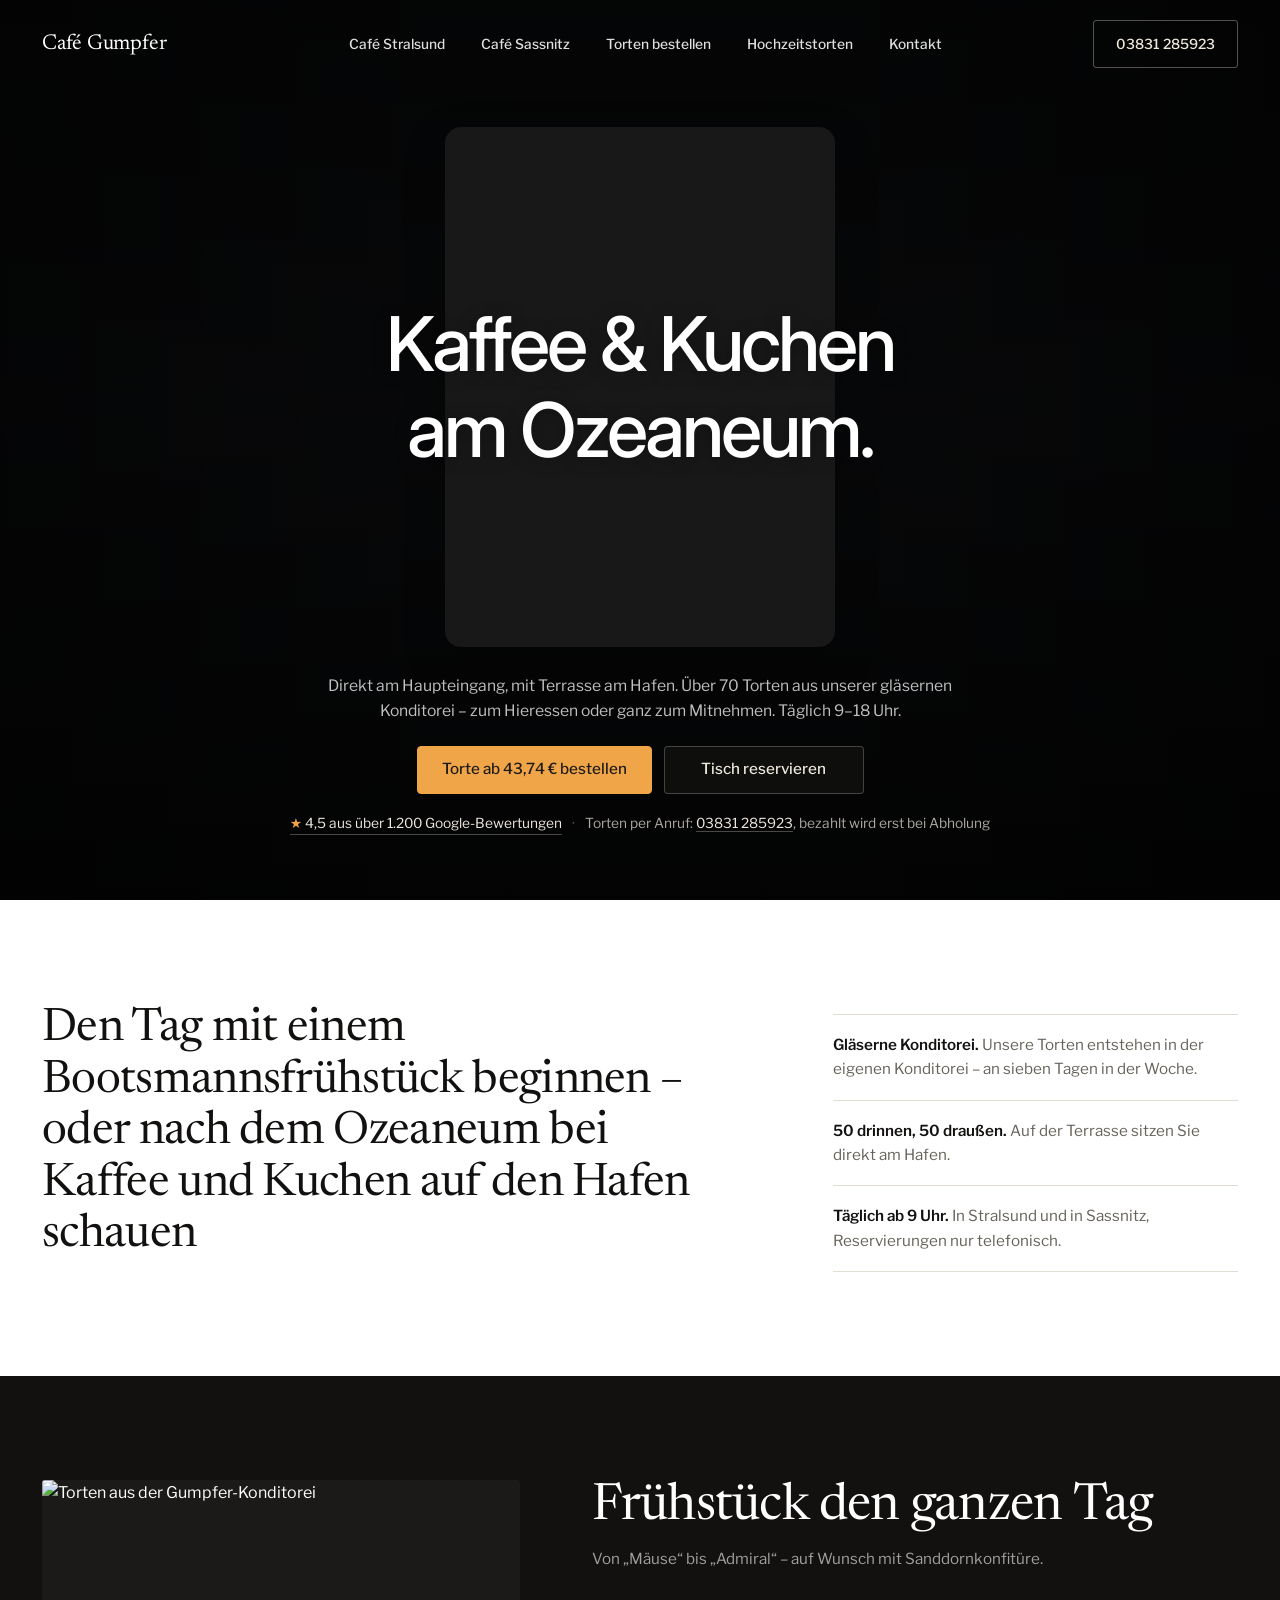
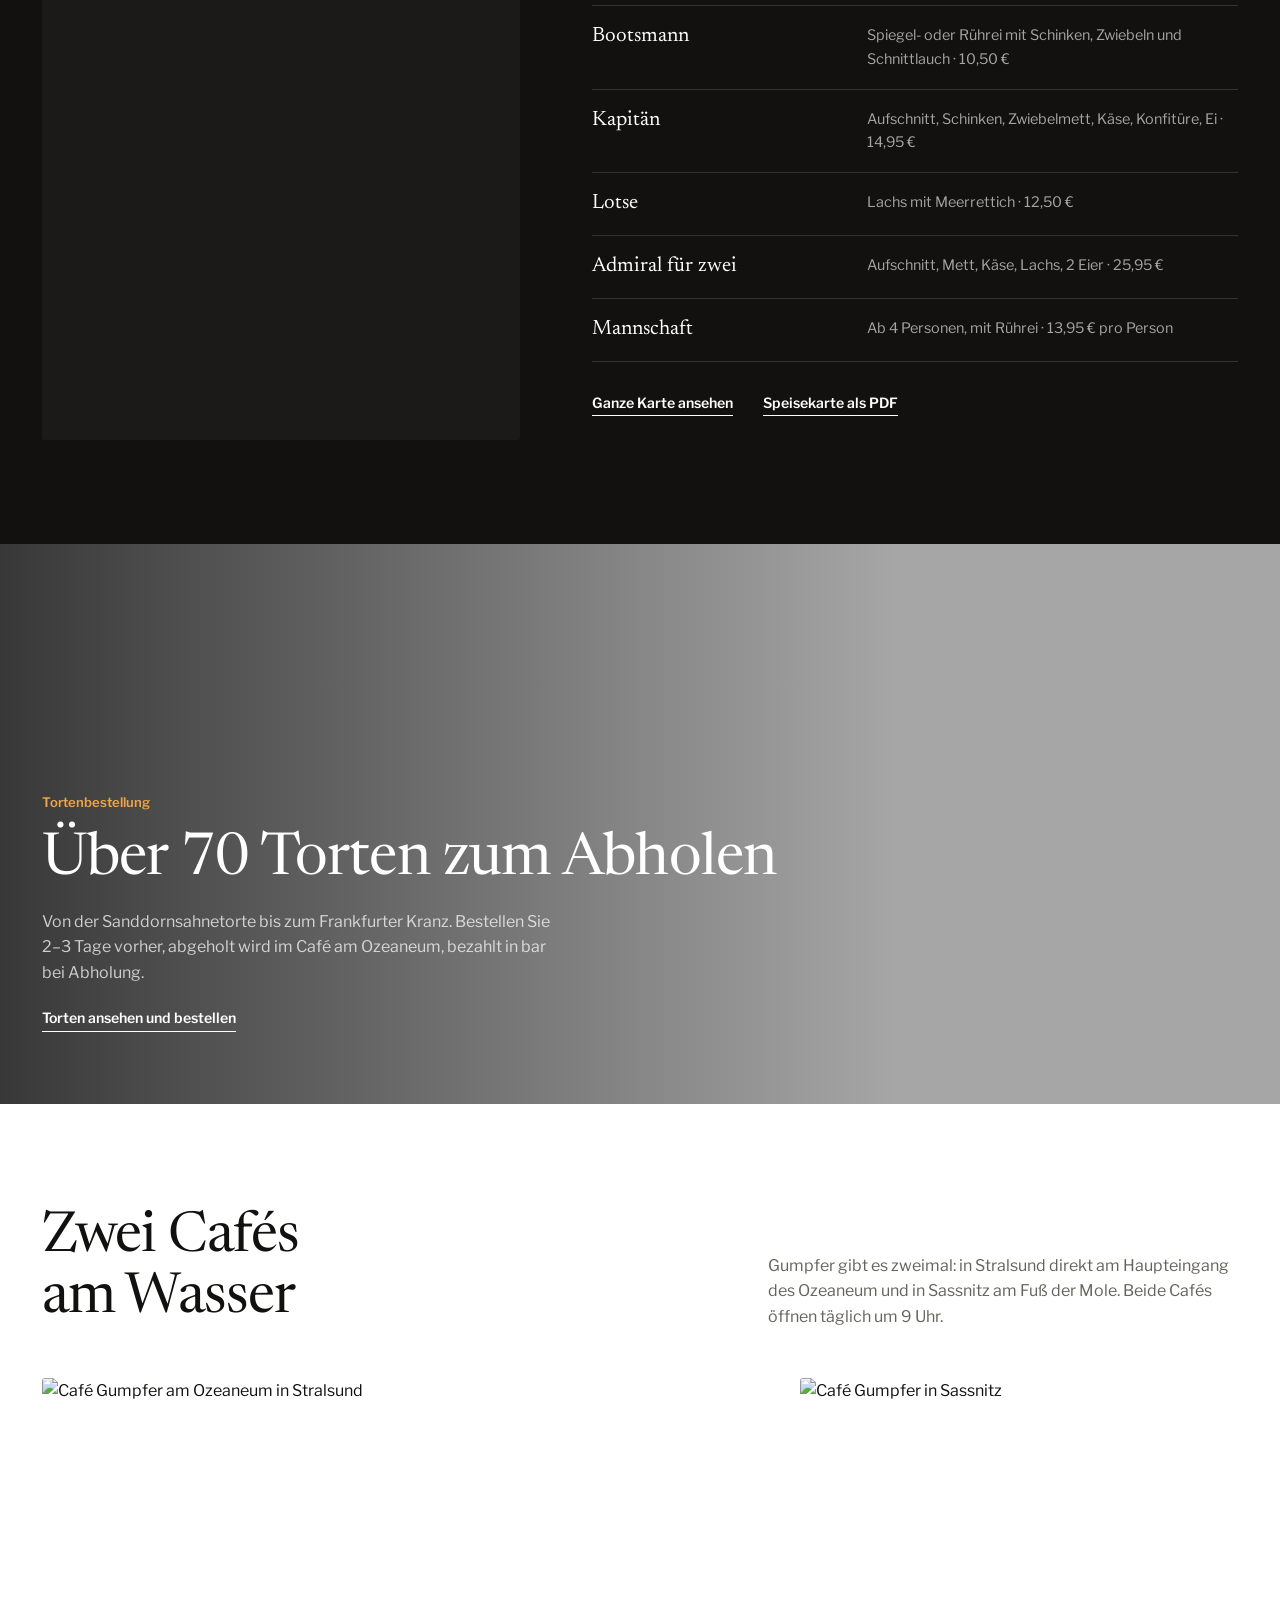
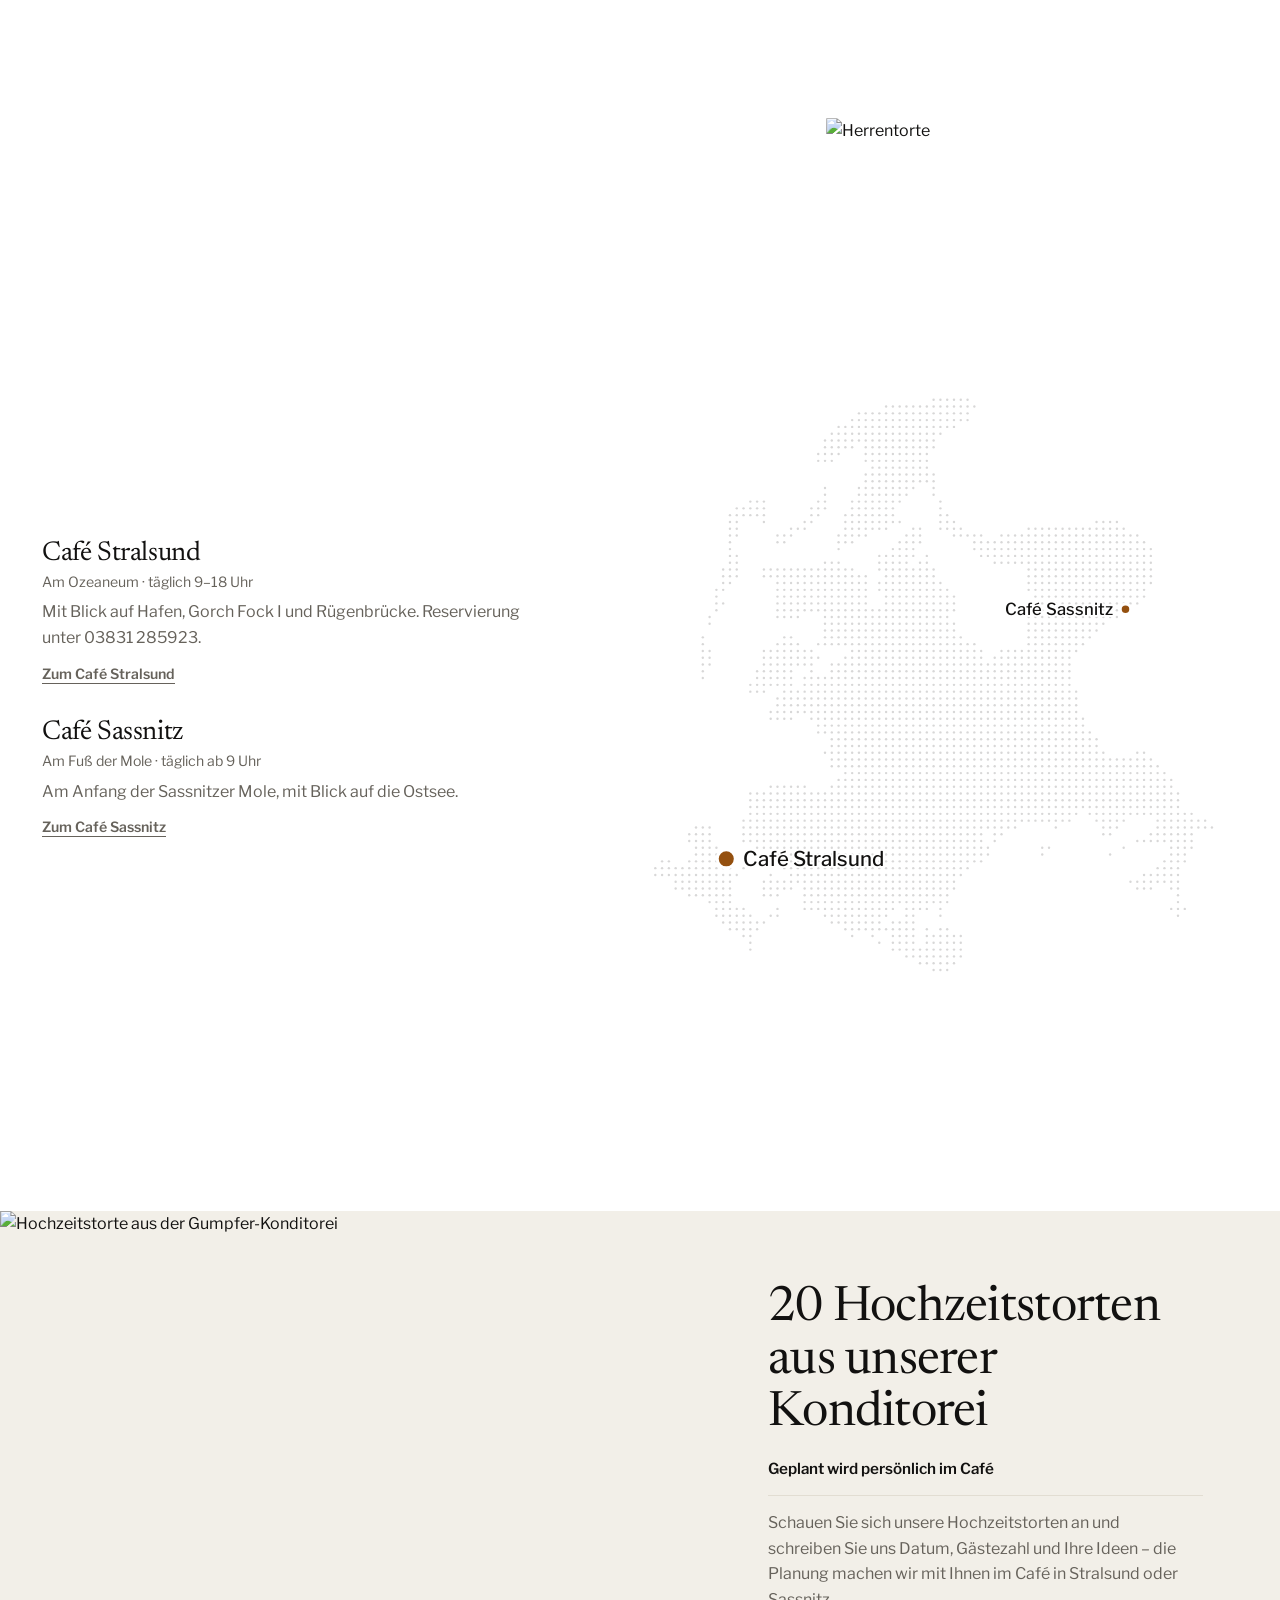
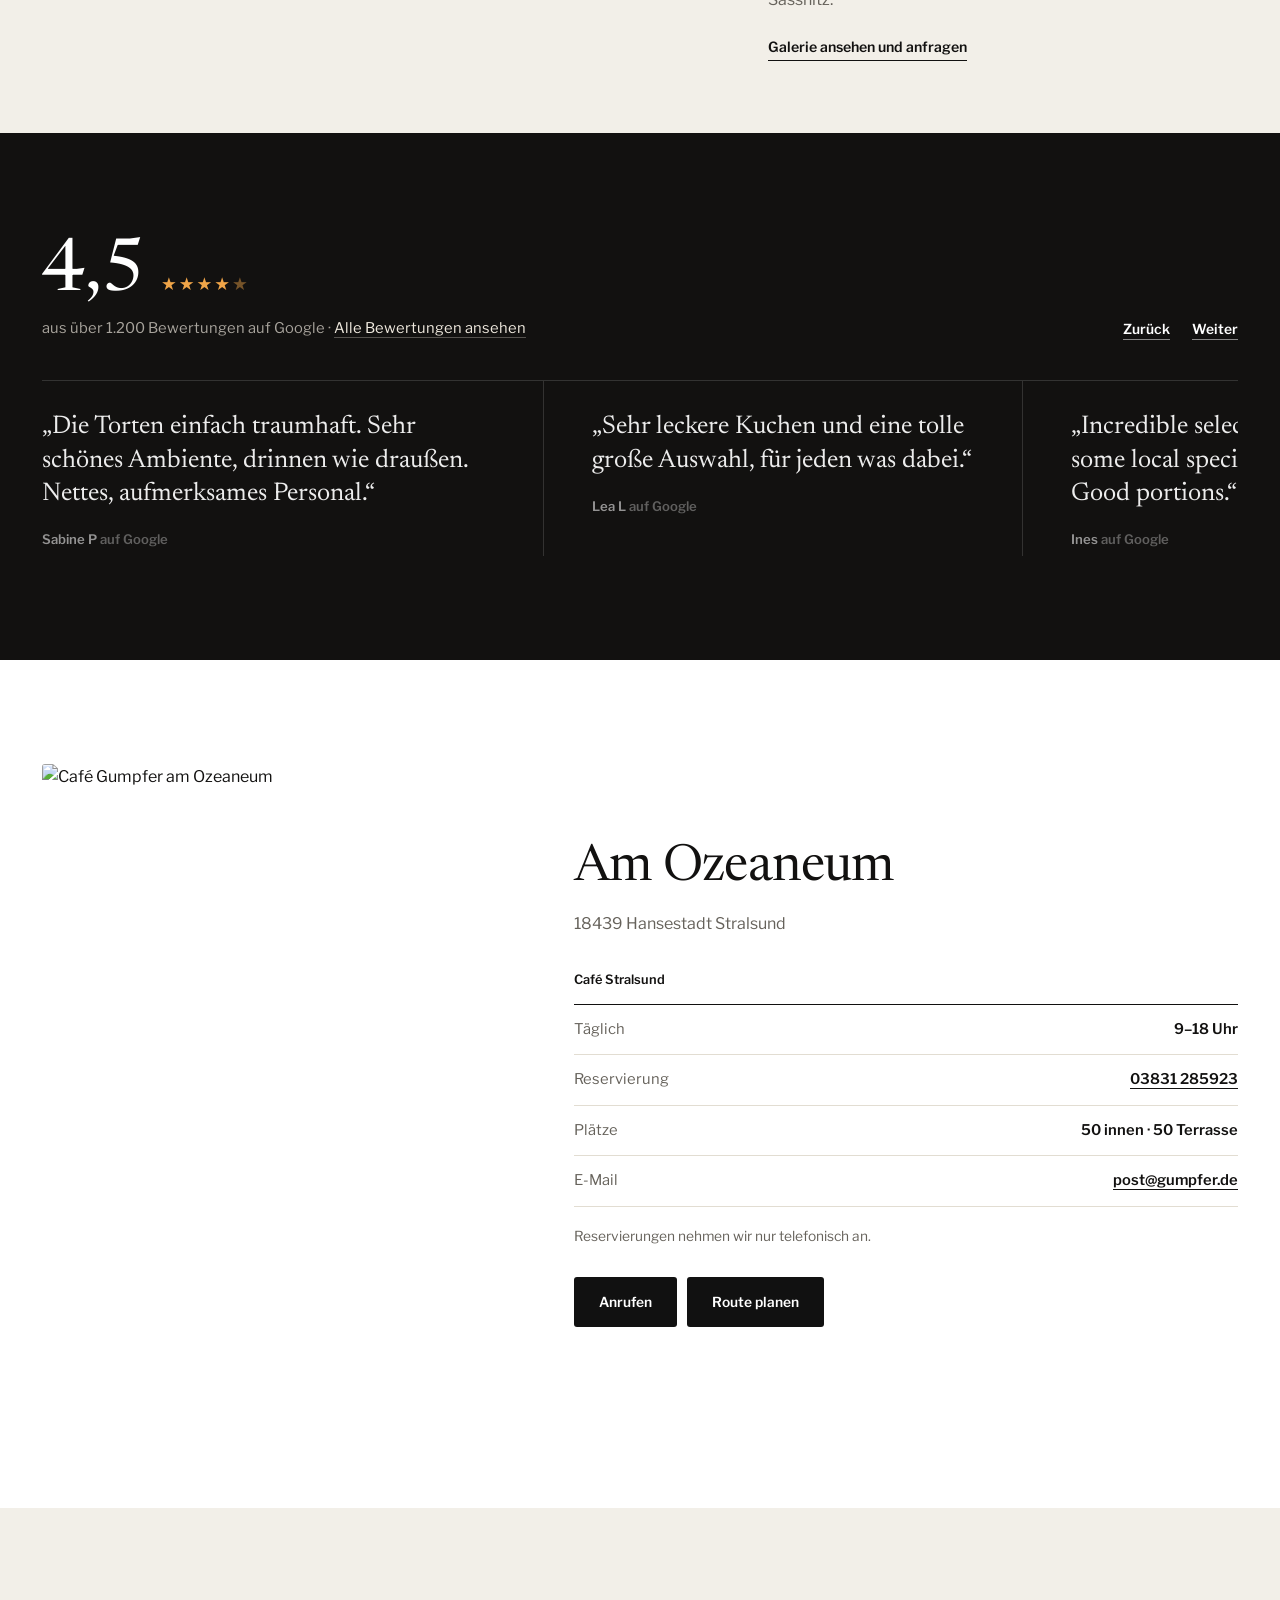
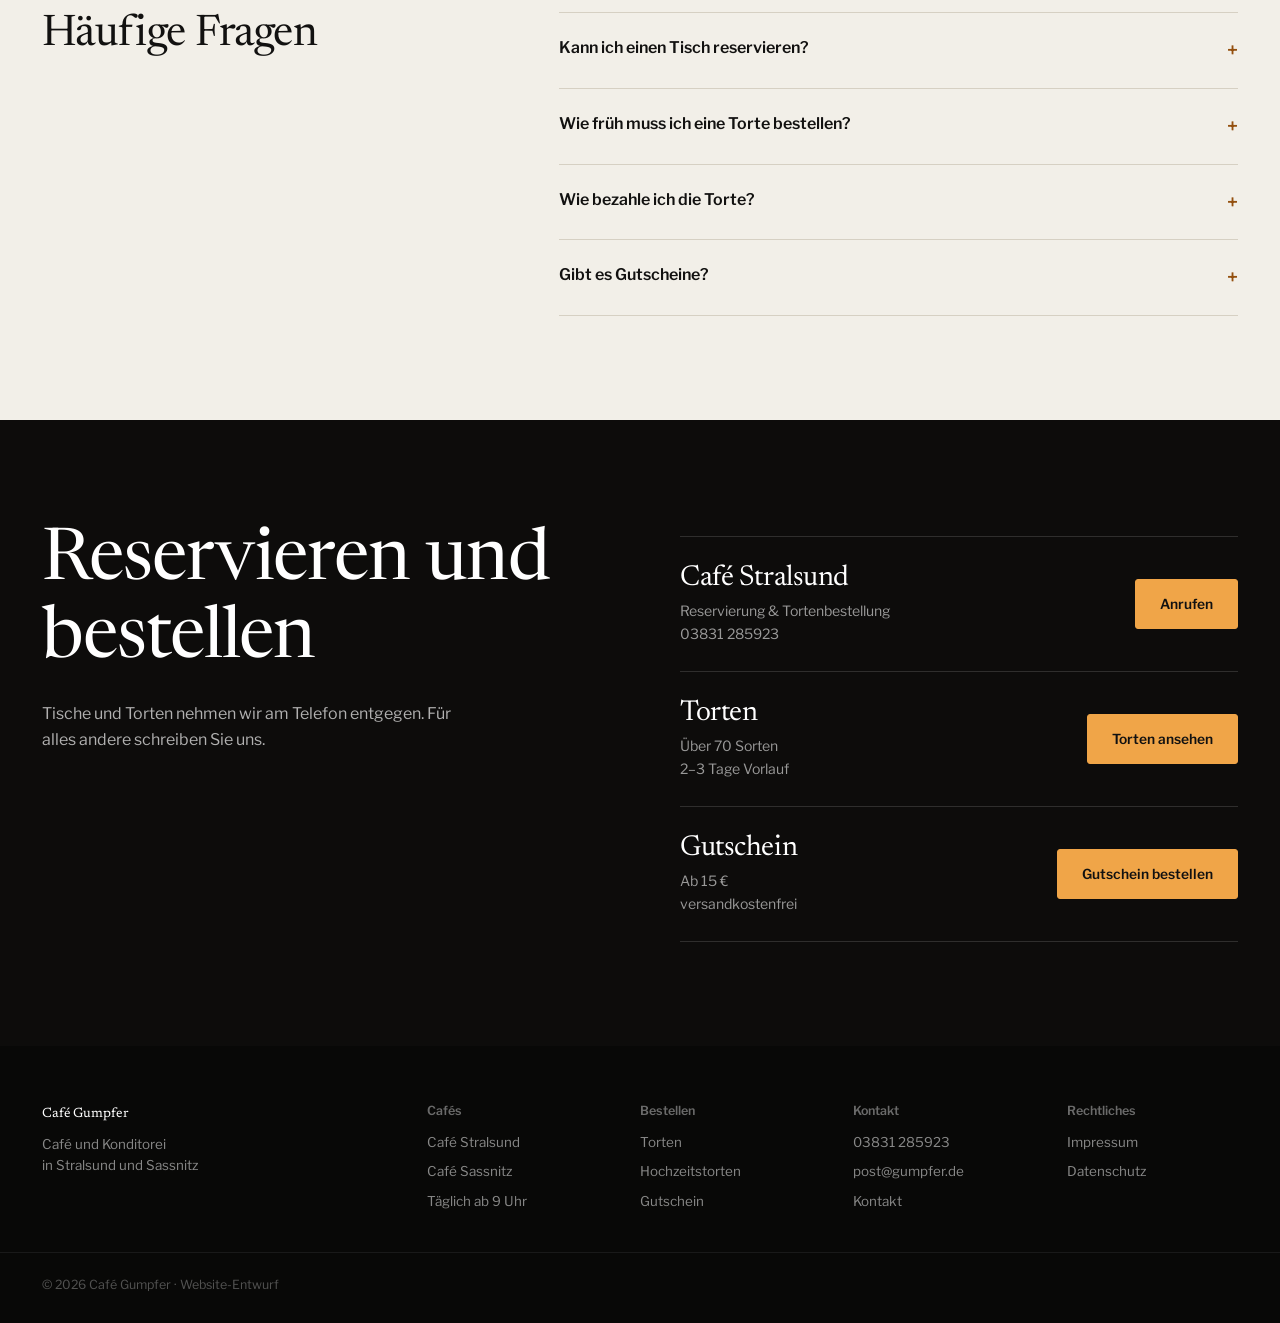
==== index.html @ 90087182 "Startseite: Texte mit konkreten Fakten (Conversion-Copywriting) - Untertitel nennt Terrasse am Hafen" ====
<!doctype html>
<html lang="de">
<head>
  <meta charset="utf-8">
  <meta name="viewport" content="width=device-width,initial-scale=1">
  <title>Café Gumpfer – Café und Konditorei am Ozeaneum Stralsund und in Sassnitz</title>
  <meta name="description" content="Café Gumpfer direkt am Haupteingang des Ozeaneum in Stralsund und am Fuß der Mole in Sassnitz: Frühstück den ganzen Tag, Torten aus der eigenen Konditorei, Hochzeitstorten. Täglich 9–18 Uhr, Reservierung 03831 285923.">
  <meta name="theme-color" content="#121110">
  <meta property="og:type" content="website">
  <meta property="og:locale" content="de_DE">
  <meta property="og:title" content="Café Gumpfer – Café und Konditorei am Ozeaneum Stralsund und in Sassnitz">
  <meta property="og:description" content="Café Gumpfer direkt am Haupteingang des Ozeaneum in Stralsund und am Fuß der Mole in Sassnitz: Frühstück den ganzen Tag, Torten aus der eigenen Konditorei, Hochzeitstorten. Täglich 9–18 Uhr, Reservierung 03831 285923.">
  <meta property="og:url" content="https://www.gumpfer.de/">
  <meta property="og:image" content="https://www.gumpfer.de/wp-content/uploads/2019/04/stralsund.jpg">
  <link rel="preconnect" href="https://fonts.googleapis.com">
  <link rel="preconnect" href="https://fonts.gstatic.com" crossorigin>
  <link href="https://fonts.googleapis.com/css2?family=Inter:wght@500&family=Libre+Franklin:wght@400;500;600;700&family=Newsreader:ital,opsz,wght@0,6..72,400;0,6..72,500;1,6..72,400&display=swap" rel="stylesheet">
  <link rel="stylesheet" href="assets/css/styles.css?v=gumpfer-1">
  <script type="application/ld+json">
  {"@context": "https://schema.org", "@type": "CafeOrCoffeeShop", "name": "Café Gumpfer Stralsund", "address": {"@type": "PostalAddress", "streetAddress": "Am Ozeaneum", "postalCode": "18439", "addressLocality": "Stralsund", "addressCountry": "DE"}, "telephone": "+49 3831 285923", "email": "post@gumpfer.de", "openingHours": "Mo-Su 09:00-18:00", "servesCuisine": ["Frühstück", "Kuchen", "Torten"], "acceptsReservations": true, "menu": "https://www.gumpfer.de/wp-content/uploads/2026/02/GUMPFER_Speisenkarte_2026_Web.pdf"}
  </script>
</head>
<body>
  <header class="site-header" id="top">
    <div class="nav-shell">
      <a class="brand" href="#top" aria-label="Café Gumpfer Startseite"><span class="brand-text">Café Gumpfer</span></a>
      <nav class="desktop-nav" aria-label="Hauptnavigation">
        <a href="cafe-stralsund.html">Café Stralsund</a>
        <a href="cafe-sassnitz.html">Café Sassnitz</a>
        <a href="torten.html">Torten bestellen</a>
        <a href="hochzeitstorten.html">Hochzeitstorten</a>
        <a href="kontakt.html">Kontakt</a>
      </nav>
      <a class="header-cta" href="tel:+493831285923">03831 285923</a>
      <button class="menu-toggle" type="button" aria-expanded="false" aria-label="Menü öffnen"><span></span><span></span></button>
    </div>
  </header>

  <main>
    <section class="hero" aria-labelledby="hero-title">
      <div class="hero-bg"></div>
      <div class="hero-fade"></div>
      <div class="hero-inner" data-enter>
        <div class="hero-stage">
          <figure class="hero-video-card">
            <video class="hero-video" muted autoplay playsinline preload="auto" poster="https://images.pexels.com/videos/8015066/pexels-photo-8015066.jpeg?auto=compress&cs=tinysrgb&w=900" aria-label="Tortenstück auf dem Teller, Torte wird angeschnitten, Gebäckvitrine, Schokotorte mit Beeren, Sahnetorte wird eingestrichen und verziert" data-playlist="https://videos.pexels.com/video-files/8015066/8015066-hd_1080_1920_25fps.mp4,https://videos.pexels.com/video-files/3198245/3198245-hd_1080_1920_25fps.mp4,https://videos.pexels.com/video-files/35872521/15213487_1080_1920_30fps.mp4,https://videos.pexels.com/video-files/28037364/12289090_1440_2560_30fps.mp4,https://videos.pexels.com/video-files/8477792/8477792-hd_1080_1920_24fps.mp4,https://videos.pexels.com/video-files/10238452/10238452-hd_1080_1920_30fps.mp4">
              <source src="https://videos.pexels.com/video-files/8015066/8015066-hd_1080_1920_25fps.mp4" type="video/mp4">
            </video>
          </figure>
          <div class="hero-title-layer">
            <h1 id="hero-title">
              <span class="hero-title-line hero-title-line--top">Kaffee & Kuchen</span>
              <span class="hero-title-line hero-title-line--bottom">am Ozeaneum.</span>
            </h1>
          </div>
        </div>
        <p class="hero-sub">Direkt am Haupteingang, mit Terrasse am Hafen. Über 70 Torten aus unserer gläsernen Konditorei – zum Hieressen oder ganz zum Mitnehmen. Täglich 9–18 Uhr.</p>
        <div class="hero-actions">
          <a class="btn btn-primary" href="torten.html"><span class="btn-lg">Torte ab 43,74 € bestellen</span><span class="btn-sm">Torte bestellen</span></a>
          <a class="btn btn-ghost" href="tel:+493831285923">Tisch reservieren</a>
        </div>
        <p class="hero-meta"><a href="https://www.google.com/maps/search/?api=1&query=Caf%C3%A9+Gumpfer+Stralsund" target="_blank" rel="noopener"><span aria-hidden="true">★</span> 4,5 aus über 1.200 Google-Bewertungen</a><span class="hero-meta-sep" aria-hidden="true">·</span><span>Torten<span class="btn-sm"> ab 43,74 €</span> per Anruf: <a href="tel:+493831285923">03831 285923</a>, bezahlt wird erst bei Abholung</span></p>
      </div>
    </section>

    <section class="philosophy section" id="philosophie">
      <div class="philosophy-layout">
        <h2 class="philosophy-statement" data-reveal>Den Tag mit einem Bootsmannsfrühstück beginnen – oder nach dem Ozeaneum bei Kaffee und Kuchen auf den Hafen schauen</h2>
        <div class="philosophy-notes">
          <p><strong>Gläserne Konditorei.</strong> Unsere Torten entstehen in der eigenen Konditorei – an sieben Tagen in der Woche.</p>
          <p><strong>50 drinnen, 50 draußen.</strong> Auf der Terrasse sitzen Sie direkt am Hafen.</p>
          <p><strong>Täglich ab 9 Uhr.</strong> In Stralsund und in Sassnitz, Reservierungen nur telefonisch.</p>
        </div>
      </div>
    </section>

    <section class="services section services-dark" id="fruehstueck">
      <div class="menu-layout">
        <figure class="menu-image">
          <img class="fit fit--dark" src="https://www.gumpfer.de/wp-content/uploads/2019/04/torten.jpg" alt="Torten aus der Gumpfer-Konditorei" loading="lazy">
        </figure>
        <div class="menu-content">
          <h2>Frühstück den ganzen Tag</h2>
          <p class="menu-intro">Von „Mäuse“ bis „Admiral“ – auf Wunsch mit Sanddornkonfitüre.</p>
          <dl class="menu-list">
            <div><dt>Bootsmann</dt><dd>Spiegel- oder Rührei mit Schinken, Zwiebeln und Schnittlauch · 10,50 €</dd></div>
            <div><dt>Kapitän</dt><dd>Aufschnitt, Schinken, Zwiebelmett, Käse, Konfitüre, Ei · 14,95 €</dd></div>
            <div><dt>Lotse</dt><dd>Lachs mit Meerrettich · 12,50 €</dd></div>
            <div><dt>Admiral für zwei</dt><dd>Aufschnitt, Mett, Käse, Lachs, 2 Eier · 25,95 €</dd></div>
            <div><dt>Mannschaft</dt><dd>Ab 4 Personen, mit Rührei · 13,95 € pro Person</dd></div>
          </dl>
          <div class="menu-links">
            <a class="text-link text-link--light" href="cafe-stralsund.html">Ganze Karte ansehen</a>
            <a class="text-link text-link--light" href="https://www.gumpfer.de/wp-content/uploads/2026/02/GUMPFER_Speisenkarte_2026_Web.pdf" target="_blank" rel="noopener">Speisekarte als PDF</a>
          </div>
        </div>
      </div>
    </section>

    <section class="photo-cta cta-award" id="torten">
      <div class="photo-cta-bg"></div><div class="photo-cta-shade"></div>
      <div class="photo-cta-inner">
        <p class="photo-cta-label">Tortenbestellung</p>
        <h2>Über 70 Torten zum Abholen</h2>
        <p>Von der Sanddornsahnetorte bis zum Frankfurter Kranz. Bestellen Sie 2–3 Tage vorher, abgeholt wird im Café am Ozeaneum, bezahlt in bar bei Abholung.</p>
        <a class="text-link text-link--light photo-cta-link" href="torten.html">Torten ansehen und bestellen</a>
      </div>
    </section>

    <section class="about section" id="cafes">
      <div class="about-head">
        <h2>Zwei Cafés<br>am Wasser</h2>
        <p>Gumpfer gibt es zweimal: in Stralsund direkt am Haupteingang des Ozeaneum und in Sassnitz am Fuß der Mole. Beide Cafés öffnen täglich um 9 Uhr.</p>
      </div>
      <div class="about-gallery">
        <img class="about-big" src="https://www.gumpfer.de/wp-content/uploads/2019/04/stralsund.jpg" alt="Café Gumpfer am Ozeaneum in Stralsund" loading="lazy">
        <img class="about-side" src="https://gumpfer.de/wp-content/uploads/2019/04/Sassnitz-1.jpg" alt="Café Gumpfer in Sassnitz" loading="lazy">
        <img class="about-low cutout" src="https://www.gumpfer.de/wp-content/uploads/2019/05/Herrentorte.jpg" alt="Herrentorte" loading="lazy">
      </div>
      <div class="area wrap" data-area>
        <div class="area__copy">
          <h3>Café Stralsund <span>Am Ozeaneum · täglich 9–18 Uhr</span></h3>
          <p>Mit Blick auf Hafen, Gorch Fock I und Rügenbrücke. Reservierung unter 03831 285923.</p>
          <p><a class="text-link" href="cafe-stralsund.html">Zum Café Stralsund</a></p>
          <h3>Café Sassnitz <span>Am Fuß der Mole · täglich ab 9 Uhr</span></h3>
          <p>Am Anfang der Sassnitzer Mole, mit Blick auf die Ostsee.</p>
          <p><a class="text-link" href="cafe-sassnitz.html">Zum Café Sassnitz</a></p>
        </div>
        <div class="area__map"><svg class="dotmap" viewBox="0 0 800 822" role="img" aria-labelledby="dotmap-title" xmlns="http://www.w3.org/2000/svg">
<title id="dotmap-title">Cafés: Café Stralsund, Café Sassnitz</title>
<g class="dm-dots"><circle cx="400.5" cy="31.5" r="1.6"/><circle cx="409.5" cy="31.5" r="1.6"/><circle cx="418.5" cy="31.5" r="1.6"/><circle cx="427.5" cy="31.5" r="1.6"/><circle cx="436.5" cy="31.5" r="1.6"/><circle cx="445.5" cy="31.5" r="1.6"/><circle cx="337.5" cy="40.5" r="1.6"/><circle cx="346.5" cy="40.5" r="1.6"/><circle cx="355.5" cy="40.5" r="1.6"/><circle cx="364.5" cy="40.5" r="1.6"/><circle cx="373.5" cy="40.5" r="1.6"/><circle cx="382.5" cy="40.5" r="1.6"/><circle cx="391.5" cy="40.5" r="1.6"/><circle cx="400.5" cy="40.5" r="1.6"/><circle cx="409.5" cy="40.5" r="1.6"/><circle cx="418.5" cy="40.5" r="1.6"/><circle cx="427.5" cy="40.5" r="1.6"/><circle cx="436.5" cy="40.5" r="1.6"/><circle cx="445.5" cy="40.5" r="1.6"/><circle cx="454.5" cy="40.5" r="1.6"/><circle cx="301.5" cy="49.5" r="1.6"/><circle cx="310.5" cy="49.5" r="1.6"/><circle cx="319.5" cy="49.5" r="1.6"/><circle cx="328.5" cy="49.5" r="1.6"/><circle cx="337.5" cy="49.5" r="1.6"/><circle cx="346.5" cy="49.5" r="1.6"/><circle cx="355.5" cy="49.5" r="1.6"/><circle cx="364.5" cy="49.5" r="1.6"/><circle cx="373.5" cy="49.5" r="1.6"/><circle cx="382.5" cy="49.5" r="1.6"/><circle cx="391.5" cy="49.5" r="1.6"/><circle cx="400.5" cy="49.5" r="1.6"/><circle cx="409.5" cy="49.5" r="1.6"/><circle cx="418.5" cy="49.5" r="1.6"/><circle cx="427.5" cy="49.5" r="1.6"/><circle cx="436.5" cy="49.5" r="1.6"/><circle cx="445.5" cy="49.5" r="1.6"/><circle cx="292.5" cy="58.5" r="1.6"/><circle cx="301.5" cy="58.5" r="1.6"/><circle cx="310.5" cy="58.5" r="1.6"/><circle cx="319.5" cy="58.5" r="1.6"/><circle cx="328.5" cy="58.5" r="1.6"/><circle cx="337.5" cy="58.5" r="1.6"/><circle cx="346.5" cy="58.5" r="1.6"/><circle cx="355.5" cy="58.5" r="1.6"/><circle cx="364.5" cy="58.5" r="1.6"/><circle cx="373.5" cy="58.5" r="1.6"/><circle cx="382.5" cy="58.5" r="1.6"/><circle cx="391.5" cy="58.5" r="1.6"/><circle cx="400.5" cy="58.5" r="1.6"/><circle cx="409.5" cy="58.5" r="1.6"/><circle cx="418.5" cy="58.5" r="1.6"/><circle cx="427.5" cy="58.5" r="1.6"/><circle cx="436.5" cy="58.5" r="1.6"/><circle cx="445.5" cy="58.5" r="1.6"/><circle cx="274.5" cy="67.5" r="1.6"/><circle cx="283.5" cy="67.5" r="1.6"/><circle cx="292.5" cy="67.5" r="1.6"/><circle cx="301.5" cy="67.5" r="1.6"/><circle cx="310.5" cy="67.5" r="1.6"/><circle cx="319.5" cy="67.5" r="1.6"/><circle cx="328.5" cy="67.5" r="1.6"/><circle cx="337.5" cy="67.5" r="1.6"/><circle cx="346.5" cy="67.5" r="1.6"/><circle cx="355.5" cy="67.5" r="1.6"/><circle cx="364.5" cy="67.5" r="1.6"/><circle cx="373.5" cy="67.5" r="1.6"/><circle cx="382.5" cy="67.5" r="1.6"/><circle cx="391.5" cy="67.5" r="1.6"/><circle cx="400.5" cy="67.5" r="1.6"/><circle cx="409.5" cy="67.5" r="1.6"/><circle cx="418.5" cy="67.5" r="1.6"/><circle cx="427.5" cy="67.5" r="1.6"/><circle cx="265.5" cy="76.5" r="1.6"/><circle cx="274.5" cy="76.5" r="1.6"/><circle cx="283.5" cy="76.5" r="1.6"/><circle cx="292.5" cy="76.5" r="1.6"/><circle cx="301.5" cy="76.5" r="1.6"/><circle cx="310.5" cy="76.5" r="1.6"/><circle cx="319.5" cy="76.5" r="1.6"/><circle cx="328.5" cy="76.5" r="1.6"/><circle cx="337.5" cy="76.5" r="1.6"/><circle cx="346.5" cy="76.5" r="1.6"/><circle cx="355.5" cy="76.5" r="1.6"/><circle cx="364.5" cy="76.5" r="1.6"/><circle cx="373.5" cy="76.5" r="1.6"/><circle cx="382.5" cy="76.5" r="1.6"/><circle cx="391.5" cy="76.5" r="1.6"/><circle cx="400.5" cy="76.5" r="1.6"/><circle cx="409.5" cy="76.5" r="1.6"/><circle cx="256.5" cy="85.5" r="1.6"/><circle cx="265.5" cy="85.5" r="1.6"/><circle cx="274.5" cy="85.5" r="1.6"/><circle cx="283.5" cy="85.5" r="1.6"/><circle cx="292.5" cy="85.5" r="1.6"/><circle cx="301.5" cy="85.5" r="1.6"/><circle cx="310.5" cy="85.5" r="1.6"/><circle cx="319.5" cy="85.5" r="1.6"/><circle cx="328.5" cy="85.5" r="1.6"/><circle cx="337.5" cy="85.5" r="1.6"/><circle cx="346.5" cy="85.5" r="1.6"/><circle cx="355.5" cy="85.5" r="1.6"/><circle cx="364.5" cy="85.5" r="1.6"/><circle cx="373.5" cy="85.5" r="1.6"/><circle cx="382.5" cy="85.5" r="1.6"/><circle cx="391.5" cy="85.5" r="1.6"/><circle cx="400.5" cy="85.5" r="1.6"/><circle cx="256.5" cy="94.5" r="1.6"/><circle cx="265.5" cy="94.5" r="1.6"/><circle cx="274.5" cy="94.5" r="1.6"/><circle cx="283.5" cy="94.5" r="1.6"/><circle cx="292.5" cy="94.5" r="1.6"/><circle cx="310.5" cy="94.5" r="1.6"/><circle cx="319.5" cy="94.5" r="1.6"/><circle cx="328.5" cy="94.5" r="1.6"/><circle cx="337.5" cy="94.5" r="1.6"/><circle cx="346.5" cy="94.5" r="1.6"/><circle cx="355.5" cy="94.5" r="1.6"/><circle cx="364.5" cy="94.5" r="1.6"/><circle cx="373.5" cy="94.5" r="1.6"/><circle cx="382.5" cy="94.5" r="1.6"/><circle cx="391.5" cy="94.5" r="1.6"/><circle cx="400.5" cy="94.5" r="1.6"/><circle cx="247.5" cy="103.5" r="1.6"/><circle cx="256.5" cy="103.5" r="1.6"/><circle cx="265.5" cy="103.5" r="1.6"/><circle cx="274.5" cy="103.5" r="1.6"/><circle cx="310.5" cy="103.5" r="1.6"/><circle cx="319.5" cy="103.5" r="1.6"/><circle cx="328.5" cy="103.5" r="1.6"/><circle cx="337.5" cy="103.5" r="1.6"/><circle cx="346.5" cy="103.5" r="1.6"/><circle cx="355.5" cy="103.5" r="1.6"/><circle cx="364.5" cy="103.5" r="1.6"/><circle cx="373.5" cy="103.5" r="1.6"/><circle cx="382.5" cy="103.5" r="1.6"/><circle cx="391.5" cy="103.5" r="1.6"/><circle cx="247.5" cy="112.5" r="1.6"/><circle cx="256.5" cy="112.5" r="1.6"/><circle cx="265.5" cy="112.5" r="1.6"/><circle cx="310.5" cy="112.5" r="1.6"/><circle cx="319.5" cy="112.5" r="1.6"/><circle cx="328.5" cy="112.5" r="1.6"/><circle cx="337.5" cy="112.5" r="1.6"/><circle cx="346.5" cy="112.5" r="1.6"/><circle cx="355.5" cy="112.5" r="1.6"/><circle cx="364.5" cy="112.5" r="1.6"/><circle cx="373.5" cy="112.5" r="1.6"/><circle cx="382.5" cy="112.5" r="1.6"/><circle cx="391.5" cy="112.5" r="1.6"/><circle cx="319.5" cy="121.5" r="1.6"/><circle cx="328.5" cy="121.5" r="1.6"/><circle cx="337.5" cy="121.5" r="1.6"/><circle cx="346.5" cy="121.5" r="1.6"/><circle cx="355.5" cy="121.5" r="1.6"/><circle cx="364.5" cy="121.5" r="1.6"/><circle cx="373.5" cy="121.5" r="1.6"/><circle cx="382.5" cy="121.5" r="1.6"/><circle cx="391.5" cy="121.5" r="1.6"/><circle cx="310.5" cy="130.5" r="1.6"/><circle cx="319.5" cy="130.5" r="1.6"/><circle cx="328.5" cy="130.5" r="1.6"/><circle cx="337.5" cy="130.5" r="1.6"/><circle cx="346.5" cy="130.5" r="1.6"/><circle cx="355.5" cy="130.5" r="1.6"/><circle cx="364.5" cy="130.5" r="1.6"/><circle cx="373.5" cy="130.5" r="1.6"/><circle cx="382.5" cy="130.5" r="1.6"/><circle cx="391.5" cy="130.5" r="1.6"/><circle cx="400.5" cy="130.5" r="1.6"/><circle cx="310.5" cy="139.5" r="1.6"/><circle cx="319.5" cy="139.5" r="1.6"/><circle cx="328.5" cy="139.5" r="1.6"/><circle cx="337.5" cy="139.5" r="1.6"/><circle cx="346.5" cy="139.5" r="1.6"/><circle cx="355.5" cy="139.5" r="1.6"/><circle cx="364.5" cy="139.5" r="1.6"/><circle cx="373.5" cy="139.5" r="1.6"/><circle cx="382.5" cy="139.5" r="1.6"/><circle cx="391.5" cy="139.5" r="1.6"/><circle cx="400.5" cy="139.5" r="1.6"/><circle cx="256.5" cy="148.5" r="1.6"/><circle cx="301.5" cy="148.5" r="1.6"/><circle cx="310.5" cy="148.5" r="1.6"/><circle cx="319.5" cy="148.5" r="1.6"/><circle cx="328.5" cy="148.5" r="1.6"/><circle cx="337.5" cy="148.5" r="1.6"/><circle cx="346.5" cy="148.5" r="1.6"/><circle cx="355.5" cy="148.5" r="1.6"/><circle cx="364.5" cy="148.5" r="1.6"/><circle cx="373.5" cy="148.5" r="1.6"/><circle cx="400.5" cy="148.5" r="1.6"/><circle cx="256.5" cy="157.5" r="1.6"/><circle cx="301.5" cy="157.5" r="1.6"/><circle cx="310.5" cy="157.5" r="1.6"/><circle cx="319.5" cy="157.5" r="1.6"/><circle cx="328.5" cy="157.5" r="1.6"/><circle cx="337.5" cy="157.5" r="1.6"/><circle cx="346.5" cy="157.5" r="1.6"/><circle cx="355.5" cy="157.5" r="1.6"/><circle cx="364.5" cy="157.5" r="1.6"/><circle cx="400.5" cy="157.5" r="1.6"/><circle cx="157.5" cy="166.5" r="1.6"/><circle cx="166.5" cy="166.5" r="1.6"/><circle cx="175.5" cy="166.5" r="1.6"/><circle cx="247.5" cy="166.5" r="1.6"/><circle cx="256.5" cy="166.5" r="1.6"/><circle cx="292.5" cy="166.5" r="1.6"/><circle cx="301.5" cy="166.5" r="1.6"/><circle cx="310.5" cy="166.5" r="1.6"/><circle cx="319.5" cy="166.5" r="1.6"/><circle cx="328.5" cy="166.5" r="1.6"/><circle cx="337.5" cy="166.5" r="1.6"/><circle cx="346.5" cy="166.5" r="1.6"/><circle cx="355.5" cy="166.5" r="1.6"/><circle cx="409.5" cy="166.5" r="1.6"/><circle cx="139.5" cy="175.5" r="1.6"/><circle cx="148.5" cy="175.5" r="1.6"/><circle cx="157.5" cy="175.5" r="1.6"/><circle cx="166.5" cy="175.5" r="1.6"/><circle cx="175.5" cy="175.5" r="1.6"/><circle cx="238.5" cy="175.5" r="1.6"/><circle cx="247.5" cy="175.5" r="1.6"/><circle cx="256.5" cy="175.5" r="1.6"/><circle cx="292.5" cy="175.5" r="1.6"/><circle cx="301.5" cy="175.5" r="1.6"/><circle cx="310.5" cy="175.5" r="1.6"/><circle cx="319.5" cy="175.5" r="1.6"/><circle cx="328.5" cy="175.5" r="1.6"/><circle cx="337.5" cy="175.5" r="1.6"/><circle cx="346.5" cy="175.5" r="1.6"/><circle cx="409.5" cy="175.5" r="1.6"/><circle cx="130.5" cy="184.5" r="1.6"/><circle cx="139.5" cy="184.5" r="1.6"/><circle cx="148.5" cy="184.5" r="1.6"/><circle cx="157.5" cy="184.5" r="1.6"/><circle cx="166.5" cy="184.5" r="1.6"/><circle cx="175.5" cy="184.5" r="1.6"/><circle cx="238.5" cy="184.5" r="1.6"/><circle cx="247.5" cy="184.5" r="1.6"/><circle cx="283.5" cy="184.5" r="1.6"/><circle cx="292.5" cy="184.5" r="1.6"/><circle cx="301.5" cy="184.5" r="1.6"/><circle cx="310.5" cy="184.5" r="1.6"/><circle cx="319.5" cy="184.5" r="1.6"/><circle cx="328.5" cy="184.5" r="1.6"/><circle cx="337.5" cy="184.5" r="1.6"/><circle cx="346.5" cy="184.5" r="1.6"/><circle cx="409.5" cy="184.5" r="1.6"/><circle cx="418.5" cy="184.5" r="1.6"/><circle cx="130.5" cy="193.5" r="1.6"/><circle cx="139.5" cy="193.5" r="1.6"/><circle cx="175.5" cy="193.5" r="1.6"/><circle cx="229.5" cy="193.5" r="1.6"/><circle cx="238.5" cy="193.5" r="1.6"/><circle cx="283.5" cy="193.5" r="1.6"/><circle cx="292.5" cy="193.5" r="1.6"/><circle cx="301.5" cy="193.5" r="1.6"/><circle cx="310.5" cy="193.5" r="1.6"/><circle cx="319.5" cy="193.5" r="1.6"/><circle cx="328.5" cy="193.5" r="1.6"/><circle cx="337.5" cy="193.5" r="1.6"/><circle cx="346.5" cy="193.5" r="1.6"/><circle cx="355.5" cy="193.5" r="1.6"/><circle cx="409.5" cy="193.5" r="1.6"/><circle cx="418.5" cy="193.5" r="1.6"/><circle cx="427.5" cy="193.5" r="1.6"/><circle cx="616.5" cy="193.5" r="1.6"/><circle cx="625.5" cy="193.5" r="1.6"/><circle cx="634.5" cy="193.5" r="1.6"/><circle cx="643.5" cy="193.5" r="1.6"/><circle cx="130.5" cy="202.5" r="1.6"/><circle cx="139.5" cy="202.5" r="1.6"/><circle cx="211.5" cy="202.5" r="1.6"/><circle cx="220.5" cy="202.5" r="1.6"/><circle cx="229.5" cy="202.5" r="1.6"/><circle cx="283.5" cy="202.5" r="1.6"/><circle cx="292.5" cy="202.5" r="1.6"/><circle cx="301.5" cy="202.5" r="1.6"/><circle cx="310.5" cy="202.5" r="1.6"/><circle cx="319.5" cy="202.5" r="1.6"/><circle cx="328.5" cy="202.5" r="1.6"/><circle cx="337.5" cy="202.5" r="1.6"/><circle cx="373.5" cy="202.5" r="1.6"/><circle cx="382.5" cy="202.5" r="1.6"/><circle cx="409.5" cy="202.5" r="1.6"/><circle cx="418.5" cy="202.5" r="1.6"/><circle cx="427.5" cy="202.5" r="1.6"/><circle cx="436.5" cy="202.5" r="1.6"/><circle cx="526.5" cy="202.5" r="1.6"/><circle cx="535.5" cy="202.5" r="1.6"/><circle cx="544.5" cy="202.5" r="1.6"/><circle cx="553.5" cy="202.5" r="1.6"/><circle cx="562.5" cy="202.5" r="1.6"/><circle cx="571.5" cy="202.5" r="1.6"/><circle cx="580.5" cy="202.5" r="1.6"/><circle cx="589.5" cy="202.5" r="1.6"/><circle cx="598.5" cy="202.5" r="1.6"/><circle cx="607.5" cy="202.5" r="1.6"/><circle cx="616.5" cy="202.5" r="1.6"/><circle cx="625.5" cy="202.5" r="1.6"/><circle cx="634.5" cy="202.5" r="1.6"/><circle cx="643.5" cy="202.5" r="1.6"/><circle cx="652.5" cy="202.5" r="1.6"/><circle cx="130.5" cy="211.5" r="1.6"/><circle cx="139.5" cy="211.5" r="1.6"/><circle cx="193.5" cy="211.5" r="1.6"/><circle cx="202.5" cy="211.5" r="1.6"/><circle cx="211.5" cy="211.5" r="1.6"/><circle cx="274.5" cy="211.5" r="1.6"/><circle cx="283.5" cy="211.5" r="1.6"/><circle cx="292.5" cy="211.5" r="1.6"/><circle cx="301.5" cy="211.5" r="1.6"/><circle cx="310.5" cy="211.5" r="1.6"/><circle cx="364.5" cy="211.5" r="1.6"/><circle cx="373.5" cy="211.5" r="1.6"/><circle cx="382.5" cy="211.5" r="1.6"/><circle cx="427.5" cy="211.5" r="1.6"/><circle cx="436.5" cy="211.5" r="1.6"/><circle cx="445.5" cy="211.5" r="1.6"/><circle cx="454.5" cy="211.5" r="1.6"/><circle cx="463.5" cy="211.5" r="1.6"/><circle cx="490.5" cy="211.5" r="1.6"/><circle cx="499.5" cy="211.5" r="1.6"/><circle cx="508.5" cy="211.5" r="1.6"/><circle cx="517.5" cy="211.5" r="1.6"/><circle cx="526.5" cy="211.5" r="1.6"/><circle cx="535.5" cy="211.5" r="1.6"/><circle cx="544.5" cy="211.5" r="1.6"/><circle cx="553.5" cy="211.5" r="1.6"/><circle cx="562.5" cy="211.5" r="1.6"/><circle cx="571.5" cy="211.5" r="1.6"/><circle cx="580.5" cy="211.5" r="1.6"/><circle cx="589.5" cy="211.5" r="1.6"/><circle cx="598.5" cy="211.5" r="1.6"/><circle cx="607.5" cy="211.5" r="1.6"/><circle cx="616.5" cy="211.5" r="1.6"/><circle cx="625.5" cy="211.5" r="1.6"/><circle cx="634.5" cy="211.5" r="1.6"/><circle cx="643.5" cy="211.5" r="1.6"/><circle cx="652.5" cy="211.5" r="1.6"/><circle cx="661.5" cy="211.5" r="1.6"/><circle cx="670.5" cy="211.5" r="1.6"/><circle cx="130.5" cy="220.5" r="1.6"/><circle cx="193.5" cy="220.5" r="1.6"/><circle cx="202.5" cy="220.5" r="1.6"/><circle cx="274.5" cy="220.5" r="1.6"/><circle cx="283.5" cy="220.5" r="1.6"/><circle cx="292.5" cy="220.5" r="1.6"/><circle cx="355.5" cy="220.5" r="1.6"/><circle cx="364.5" cy="220.5" r="1.6"/><circle cx="373.5" cy="220.5" r="1.6"/><circle cx="382.5" cy="220.5" r="1.6"/><circle cx="454.5" cy="220.5" r="1.6"/><circle cx="463.5" cy="220.5" r="1.6"/><circle cx="472.5" cy="220.5" r="1.6"/><circle cx="481.5" cy="220.5" r="1.6"/><circle cx="490.5" cy="220.5" r="1.6"/><circle cx="499.5" cy="220.5" r="1.6"/><circle cx="508.5" cy="220.5" r="1.6"/><circle cx="517.5" cy="220.5" r="1.6"/><circle cx="526.5" cy="220.5" r="1.6"/><circle cx="535.5" cy="220.5" r="1.6"/><circle cx="544.5" cy="220.5" r="1.6"/><circle cx="553.5" cy="220.5" r="1.6"/><circle cx="562.5" cy="220.5" r="1.6"/><circle cx="571.5" cy="220.5" r="1.6"/><circle cx="580.5" cy="220.5" r="1.6"/><circle cx="589.5" cy="220.5" r="1.6"/><circle cx="598.5" cy="220.5" r="1.6"/><circle cx="607.5" cy="220.5" r="1.6"/><circle cx="616.5" cy="220.5" r="1.6"/><circle cx="625.5" cy="220.5" r="1.6"/><circle cx="634.5" cy="220.5" r="1.6"/><circle cx="643.5" cy="220.5" r="1.6"/><circle cx="652.5" cy="220.5" r="1.6"/><circle cx="661.5" cy="220.5" r="1.6"/><circle cx="670.5" cy="220.5" r="1.6"/><circle cx="679.5" cy="220.5" r="1.6"/><circle cx="130.5" cy="229.5" r="1.6"/><circle cx="274.5" cy="229.5" r="1.6"/><circle cx="346.5" cy="229.5" r="1.6"/><circle cx="355.5" cy="229.5" r="1.6"/><circle cx="364.5" cy="229.5" r="1.6"/><circle cx="373.5" cy="229.5" r="1.6"/><circle cx="454.5" cy="229.5" r="1.6"/><circle cx="463.5" cy="229.5" r="1.6"/><circle cx="472.5" cy="229.5" r="1.6"/><circle cx="481.5" cy="229.5" r="1.6"/><circle cx="490.5" cy="229.5" r="1.6"/><circle cx="499.5" cy="229.5" r="1.6"/><circle cx="508.5" cy="229.5" r="1.6"/><circle cx="517.5" cy="229.5" r="1.6"/><circle cx="526.5" cy="229.5" r="1.6"/><circle cx="535.5" cy="229.5" r="1.6"/><circle cx="544.5" cy="229.5" r="1.6"/><circle cx="553.5" cy="229.5" r="1.6"/><circle cx="562.5" cy="229.5" r="1.6"/><circle cx="571.5" cy="229.5" r="1.6"/><circle cx="580.5" cy="229.5" r="1.6"/><circle cx="589.5" cy="229.5" r="1.6"/><circle cx="598.5" cy="229.5" r="1.6"/><circle cx="607.5" cy="229.5" r="1.6"/><circle cx="616.5" cy="229.5" r="1.6"/><circle cx="625.5" cy="229.5" r="1.6"/><circle cx="634.5" cy="229.5" r="1.6"/><circle cx="643.5" cy="229.5" r="1.6"/><circle cx="652.5" cy="229.5" r="1.6"/><circle cx="661.5" cy="229.5" r="1.6"/><circle cx="670.5" cy="229.5" r="1.6"/><circle cx="679.5" cy="229.5" r="1.6"/><circle cx="688.5" cy="229.5" r="1.6"/><circle cx="130.5" cy="238.5" r="1.6"/><circle cx="139.5" cy="238.5" r="1.6"/><circle cx="328.5" cy="238.5" r="1.6"/><circle cx="337.5" cy="238.5" r="1.6"/><circle cx="346.5" cy="238.5" r="1.6"/><circle cx="355.5" cy="238.5" r="1.6"/><circle cx="364.5" cy="238.5" r="1.6"/><circle cx="373.5" cy="238.5" r="1.6"/><circle cx="391.5" cy="238.5" r="1.6"/><circle cx="463.5" cy="238.5" r="1.6"/><circle cx="472.5" cy="238.5" r="1.6"/><circle cx="481.5" cy="238.5" r="1.6"/><circle cx="490.5" cy="238.5" r="1.6"/><circle cx="499.5" cy="238.5" r="1.6"/><circle cx="508.5" cy="238.5" r="1.6"/><circle cx="517.5" cy="238.5" r="1.6"/><circle cx="526.5" cy="238.5" r="1.6"/><circle cx="535.5" cy="238.5" r="1.6"/><circle cx="544.5" cy="238.5" r="1.6"/><circle cx="553.5" cy="238.5" r="1.6"/><circle cx="562.5" cy="238.5" r="1.6"/><circle cx="571.5" cy="238.5" r="1.6"/><circle cx="580.5" cy="238.5" r="1.6"/><circle cx="589.5" cy="238.5" r="1.6"/><circle cx="598.5" cy="238.5" r="1.6"/><circle cx="607.5" cy="238.5" r="1.6"/><circle cx="616.5" cy="238.5" r="1.6"/><circle cx="625.5" cy="238.5" r="1.6"/><circle cx="634.5" cy="238.5" r="1.6"/><circle cx="643.5" cy="238.5" r="1.6"/><circle cx="652.5" cy="238.5" r="1.6"/><circle cx="661.5" cy="238.5" r="1.6"/><circle cx="670.5" cy="238.5" r="1.6"/><circle cx="679.5" cy="238.5" r="1.6"/><circle cx="688.5" cy="238.5" r="1.6"/><circle cx="130.5" cy="247.5" r="1.6"/><circle cx="139.5" cy="247.5" r="1.6"/><circle cx="256.5" cy="247.5" r="1.6"/><circle cx="265.5" cy="247.5" r="1.6"/><circle cx="274.5" cy="247.5" r="1.6"/><circle cx="328.5" cy="247.5" r="1.6"/><circle cx="337.5" cy="247.5" r="1.6"/><circle cx="346.5" cy="247.5" r="1.6"/><circle cx="355.5" cy="247.5" r="1.6"/><circle cx="364.5" cy="247.5" r="1.6"/><circle cx="382.5" cy="247.5" r="1.6"/><circle cx="391.5" cy="247.5" r="1.6"/><circle cx="481.5" cy="247.5" r="1.6"/><circle cx="490.5" cy="247.5" r="1.6"/><circle cx="499.5" cy="247.5" r="1.6"/><circle cx="508.5" cy="247.5" r="1.6"/><circle cx="517.5" cy="247.5" r="1.6"/><circle cx="526.5" cy="247.5" r="1.6"/><circle cx="535.5" cy="247.5" r="1.6"/><circle cx="544.5" cy="247.5" r="1.6"/><circle cx="553.5" cy="247.5" r="1.6"/><circle cx="562.5" cy="247.5" r="1.6"/><circle cx="571.5" cy="247.5" r="1.6"/><circle cx="580.5" cy="247.5" r="1.6"/><circle cx="589.5" cy="247.5" r="1.6"/><circle cx="598.5" cy="247.5" r="1.6"/><circle cx="607.5" cy="247.5" r="1.6"/><circle cx="616.5" cy="247.5" r="1.6"/><circle cx="625.5" cy="247.5" r="1.6"/><circle cx="634.5" cy="247.5" r="1.6"/><circle cx="643.5" cy="247.5" r="1.6"/><circle cx="652.5" cy="247.5" r="1.6"/><circle cx="661.5" cy="247.5" r="1.6"/><circle cx="670.5" cy="247.5" r="1.6"/><circle cx="679.5" cy="247.5" r="1.6"/><circle cx="688.5" cy="247.5" r="1.6"/><circle cx="121.5" cy="256.5" r="1.6"/><circle cx="130.5" cy="256.5" r="1.6"/><circle cx="139.5" cy="256.5" r="1.6"/><circle cx="175.5" cy="256.5" r="1.6"/><circle cx="184.5" cy="256.5" r="1.6"/><circle cx="193.5" cy="256.5" r="1.6"/><circle cx="202.5" cy="256.5" r="1.6"/><circle cx="211.5" cy="256.5" r="1.6"/><circle cx="220.5" cy="256.5" r="1.6"/><circle cx="229.5" cy="256.5" r="1.6"/><circle cx="238.5" cy="256.5" r="1.6"/><circle cx="247.5" cy="256.5" r="1.6"/><circle cx="256.5" cy="256.5" r="1.6"/><circle cx="265.5" cy="256.5" r="1.6"/><circle cx="274.5" cy="256.5" r="1.6"/><circle cx="283.5" cy="256.5" r="1.6"/><circle cx="292.5" cy="256.5" r="1.6"/><circle cx="328.5" cy="256.5" r="1.6"/><circle cx="337.5" cy="256.5" r="1.6"/><circle cx="346.5" cy="256.5" r="1.6"/><circle cx="355.5" cy="256.5" r="1.6"/><circle cx="364.5" cy="256.5" r="1.6"/><circle cx="373.5" cy="256.5" r="1.6"/><circle cx="382.5" cy="256.5" r="1.6"/><circle cx="391.5" cy="256.5" r="1.6"/><circle cx="400.5" cy="256.5" r="1.6"/><circle cx="526.5" cy="256.5" r="1.6"/><circle cx="535.5" cy="256.5" r="1.6"/><circle cx="544.5" cy="256.5" r="1.6"/><circle cx="553.5" cy="256.5" r="1.6"/><circle cx="562.5" cy="256.5" r="1.6"/><circle cx="571.5" cy="256.5" r="1.6"/><circle cx="580.5" cy="256.5" r="1.6"/><circle cx="589.5" cy="256.5" r="1.6"/><circle cx="598.5" cy="256.5" r="1.6"/><circle cx="607.5" cy="256.5" r="1.6"/><circle cx="616.5" cy="256.5" r="1.6"/><circle cx="625.5" cy="256.5" r="1.6"/><circle cx="634.5" cy="256.5" r="1.6"/><circle cx="643.5" cy="256.5" r="1.6"/><circle cx="652.5" cy="256.5" r="1.6"/><circle cx="661.5" cy="256.5" r="1.6"/><circle cx="670.5" cy="256.5" r="1.6"/><circle cx="679.5" cy="256.5" r="1.6"/><circle cx="688.5" cy="256.5" r="1.6"/><circle cx="121.5" cy="265.5" r="1.6"/><circle cx="130.5" cy="265.5" r="1.6"/><circle cx="139.5" cy="265.5" r="1.6"/><circle cx="175.5" cy="265.5" r="1.6"/><circle cx="184.5" cy="265.5" r="1.6"/><circle cx="193.5" cy="265.5" r="1.6"/><circle cx="202.5" cy="265.5" r="1.6"/><circle cx="211.5" cy="265.5" r="1.6"/><circle cx="220.5" cy="265.5" r="1.6"/><circle cx="229.5" cy="265.5" r="1.6"/><circle cx="238.5" cy="265.5" r="1.6"/><circle cx="247.5" cy="265.5" r="1.6"/><circle cx="256.5" cy="265.5" r="1.6"/><circle cx="265.5" cy="265.5" r="1.6"/><circle cx="274.5" cy="265.5" r="1.6"/><circle cx="283.5" cy="265.5" r="1.6"/><circle cx="292.5" cy="265.5" r="1.6"/><circle cx="301.5" cy="265.5" r="1.6"/><circle cx="310.5" cy="265.5" r="1.6"/><circle cx="337.5" cy="265.5" r="1.6"/><circle cx="346.5" cy="265.5" r="1.6"/><circle cx="355.5" cy="265.5" r="1.6"/><circle cx="364.5" cy="265.5" r="1.6"/><circle cx="373.5" cy="265.5" r="1.6"/><circle cx="382.5" cy="265.5" r="1.6"/><circle cx="391.5" cy="265.5" r="1.6"/><circle cx="400.5" cy="265.5" r="1.6"/><circle cx="526.5" cy="265.5" r="1.6"/><circle cx="535.5" cy="265.5" r="1.6"/><circle cx="544.5" cy="265.5" r="1.6"/><circle cx="553.5" cy="265.5" r="1.6"/><circle cx="562.5" cy="265.5" r="1.6"/><circle cx="571.5" cy="265.5" r="1.6"/><circle cx="580.5" cy="265.5" r="1.6"/><circle cx="589.5" cy="265.5" r="1.6"/><circle cx="598.5" cy="265.5" r="1.6"/><circle cx="607.5" cy="265.5" r="1.6"/><circle cx="616.5" cy="265.5" r="1.6"/><circle cx="625.5" cy="265.5" r="1.6"/><circle cx="634.5" cy="265.5" r="1.6"/><circle cx="643.5" cy="265.5" r="1.6"/><circle cx="652.5" cy="265.5" r="1.6"/><circle cx="661.5" cy="265.5" r="1.6"/><circle cx="670.5" cy="265.5" r="1.6"/><circle cx="679.5" cy="265.5" r="1.6"/><circle cx="688.5" cy="265.5" r="1.6"/><circle cx="121.5" cy="274.5" r="1.6"/><circle cx="130.5" cy="274.5" r="1.6"/><circle cx="193.5" cy="274.5" r="1.6"/><circle cx="202.5" cy="274.5" r="1.6"/><circle cx="211.5" cy="274.5" r="1.6"/><circle cx="220.5" cy="274.5" r="1.6"/><circle cx="229.5" cy="274.5" r="1.6"/><circle cx="238.5" cy="274.5" r="1.6"/><circle cx="247.5" cy="274.5" r="1.6"/><circle cx="256.5" cy="274.5" r="1.6"/><circle cx="265.5" cy="274.5" r="1.6"/><circle cx="274.5" cy="274.5" r="1.6"/><circle cx="283.5" cy="274.5" r="1.6"/><circle cx="292.5" cy="274.5" r="1.6"/><circle cx="301.5" cy="274.5" r="1.6"/><circle cx="310.5" cy="274.5" r="1.6"/><circle cx="328.5" cy="274.5" r="1.6"/><circle cx="337.5" cy="274.5" r="1.6"/><circle cx="346.5" cy="274.5" r="1.6"/><circle cx="355.5" cy="274.5" r="1.6"/><circle cx="364.5" cy="274.5" r="1.6"/><circle cx="373.5" cy="274.5" r="1.6"/><circle cx="382.5" cy="274.5" r="1.6"/><circle cx="391.5" cy="274.5" r="1.6"/><circle cx="400.5" cy="274.5" r="1.6"/><circle cx="409.5" cy="274.5" r="1.6"/><circle cx="526.5" cy="274.5" r="1.6"/><circle cx="535.5" cy="274.5" r="1.6"/><circle cx="544.5" cy="274.5" r="1.6"/><circle cx="553.5" cy="274.5" r="1.6"/><circle cx="562.5" cy="274.5" r="1.6"/><circle cx="571.5" cy="274.5" r="1.6"/><circle cx="580.5" cy="274.5" r="1.6"/><circle cx="589.5" cy="274.5" r="1.6"/><circle cx="598.5" cy="274.5" r="1.6"/><circle cx="607.5" cy="274.5" r="1.6"/><circle cx="616.5" cy="274.5" r="1.6"/><circle cx="625.5" cy="274.5" r="1.6"/><circle cx="634.5" cy="274.5" r="1.6"/><circle cx="643.5" cy="274.5" r="1.6"/><circle cx="652.5" cy="274.5" r="1.6"/><circle cx="661.5" cy="274.5" r="1.6"/><circle cx="670.5" cy="274.5" r="1.6"/><circle cx="679.5" cy="274.5" r="1.6"/><circle cx="688.5" cy="274.5" r="1.6"/><circle cx="112.5" cy="283.5" r="1.6"/><circle cx="121.5" cy="283.5" r="1.6"/><circle cx="193.5" cy="283.5" r="1.6"/><circle cx="202.5" cy="283.5" r="1.6"/><circle cx="211.5" cy="283.5" r="1.6"/><circle cx="220.5" cy="283.5" r="1.6"/><circle cx="229.5" cy="283.5" r="1.6"/><circle cx="238.5" cy="283.5" r="1.6"/><circle cx="247.5" cy="283.5" r="1.6"/><circle cx="256.5" cy="283.5" r="1.6"/><circle cx="265.5" cy="283.5" r="1.6"/><circle cx="274.5" cy="283.5" r="1.6"/><circle cx="283.5" cy="283.5" r="1.6"/><circle cx="292.5" cy="283.5" r="1.6"/><circle cx="301.5" cy="283.5" r="1.6"/><circle cx="310.5" cy="283.5" r="1.6"/><circle cx="328.5" cy="283.5" r="1.6"/><circle cx="337.5" cy="283.5" r="1.6"/><circle cx="346.5" cy="283.5" r="1.6"/><circle cx="355.5" cy="283.5" r="1.6"/><circle cx="364.5" cy="283.5" r="1.6"/><circle cx="373.5" cy="283.5" r="1.6"/><circle cx="382.5" cy="283.5" r="1.6"/><circle cx="391.5" cy="283.5" r="1.6"/><circle cx="400.5" cy="283.5" r="1.6"/><circle cx="409.5" cy="283.5" r="1.6"/><circle cx="418.5" cy="283.5" r="1.6"/><circle cx="526.5" cy="283.5" r="1.6"/><circle cx="535.5" cy="283.5" r="1.6"/><circle cx="544.5" cy="283.5" r="1.6"/><circle cx="553.5" cy="283.5" r="1.6"/><circle cx="562.5" cy="283.5" r="1.6"/><circle cx="571.5" cy="283.5" r="1.6"/><circle cx="580.5" cy="283.5" r="1.6"/><circle cx="589.5" cy="283.5" r="1.6"/><circle cx="598.5" cy="283.5" r="1.6"/><circle cx="607.5" cy="283.5" r="1.6"/><circle cx="616.5" cy="283.5" r="1.6"/><circle cx="625.5" cy="283.5" r="1.6"/><circle cx="634.5" cy="283.5" r="1.6"/><circle cx="643.5" cy="283.5" r="1.6"/><circle cx="652.5" cy="283.5" r="1.6"/><circle cx="661.5" cy="283.5" r="1.6"/><circle cx="670.5" cy="283.5" r="1.6"/><circle cx="679.5" cy="283.5" r="1.6"/><circle cx="112.5" cy="292.5" r="1.6"/><circle cx="193.5" cy="292.5" r="1.6"/><circle cx="202.5" cy="292.5" r="1.6"/><circle cx="211.5" cy="292.5" r="1.6"/><circle cx="220.5" cy="292.5" r="1.6"/><circle cx="229.5" cy="292.5" r="1.6"/><circle cx="238.5" cy="292.5" r="1.6"/><circle cx="247.5" cy="292.5" r="1.6"/><circle cx="256.5" cy="292.5" r="1.6"/><circle cx="265.5" cy="292.5" r="1.6"/><circle cx="274.5" cy="292.5" r="1.6"/><circle cx="283.5" cy="292.5" r="1.6"/><circle cx="292.5" cy="292.5" r="1.6"/><circle cx="301.5" cy="292.5" r="1.6"/><circle cx="310.5" cy="292.5" r="1.6"/><circle cx="337.5" cy="292.5" r="1.6"/><circle cx="346.5" cy="292.5" r="1.6"/><circle cx="355.5" cy="292.5" r="1.6"/><circle cx="364.5" cy="292.5" r="1.6"/><circle cx="373.5" cy="292.5" r="1.6"/><circle cx="382.5" cy="292.5" r="1.6"/><circle cx="391.5" cy="292.5" r="1.6"/><circle cx="400.5" cy="292.5" r="1.6"/><circle cx="409.5" cy="292.5" r="1.6"/><circle cx="418.5" cy="292.5" r="1.6"/><circle cx="427.5" cy="292.5" r="1.6"/><circle cx="535.5" cy="292.5" r="1.6"/><circle cx="544.5" cy="292.5" r="1.6"/><circle cx="553.5" cy="292.5" r="1.6"/><circle cx="562.5" cy="292.5" r="1.6"/><circle cx="571.5" cy="292.5" r="1.6"/><circle cx="580.5" cy="292.5" r="1.6"/><circle cx="589.5" cy="292.5" r="1.6"/><circle cx="598.5" cy="292.5" r="1.6"/><circle cx="607.5" cy="292.5" r="1.6"/><circle cx="616.5" cy="292.5" r="1.6"/><circle cx="625.5" cy="292.5" r="1.6"/><circle cx="634.5" cy="292.5" r="1.6"/><circle cx="643.5" cy="292.5" r="1.6"/><circle cx="652.5" cy="292.5" r="1.6"/><circle cx="661.5" cy="292.5" r="1.6"/><circle cx="670.5" cy="292.5" r="1.6"/><circle cx="679.5" cy="292.5" r="1.6"/><circle cx="112.5" cy="301.5" r="1.6"/><circle cx="121.5" cy="301.5" r="1.6"/><circle cx="193.5" cy="301.5" r="1.6"/><circle cx="202.5" cy="301.5" r="1.6"/><circle cx="211.5" cy="301.5" r="1.6"/><circle cx="220.5" cy="301.5" r="1.6"/><circle cx="229.5" cy="301.5" r="1.6"/><circle cx="238.5" cy="301.5" r="1.6"/><circle cx="247.5" cy="301.5" r="1.6"/><circle cx="256.5" cy="301.5" r="1.6"/><circle cx="265.5" cy="301.5" r="1.6"/><circle cx="274.5" cy="301.5" r="1.6"/><circle cx="283.5" cy="301.5" r="1.6"/><circle cx="292.5" cy="301.5" r="1.6"/><circle cx="301.5" cy="301.5" r="1.6"/><circle cx="310.5" cy="301.5" r="1.6"/><circle cx="337.5" cy="301.5" r="1.6"/><circle cx="346.5" cy="301.5" r="1.6"/><circle cx="355.5" cy="301.5" r="1.6"/><circle cx="364.5" cy="301.5" r="1.6"/><circle cx="373.5" cy="301.5" r="1.6"/><circle cx="382.5" cy="301.5" r="1.6"/><circle cx="391.5" cy="301.5" r="1.6"/><circle cx="400.5" cy="301.5" r="1.6"/><circle cx="409.5" cy="301.5" r="1.6"/><circle cx="418.5" cy="301.5" r="1.6"/><circle cx="427.5" cy="301.5" r="1.6"/><circle cx="535.5" cy="301.5" r="1.6"/><circle cx="544.5" cy="301.5" r="1.6"/><circle cx="553.5" cy="301.5" r="1.6"/><circle cx="562.5" cy="301.5" r="1.6"/><circle cx="571.5" cy="301.5" r="1.6"/><circle cx="580.5" cy="301.5" r="1.6"/><circle cx="589.5" cy="301.5" r="1.6"/><circle cx="598.5" cy="301.5" r="1.6"/><circle cx="607.5" cy="301.5" r="1.6"/><circle cx="616.5" cy="301.5" r="1.6"/><circle cx="625.5" cy="301.5" r="1.6"/><circle cx="634.5" cy="301.5" r="1.6"/><circle cx="643.5" cy="301.5" r="1.6"/><circle cx="652.5" cy="301.5" r="1.6"/><circle cx="661.5" cy="301.5" r="1.6"/><circle cx="670.5" cy="301.5" r="1.6"/><circle cx="112.5" cy="310.5" r="1.6"/><circle cx="193.5" cy="310.5" r="1.6"/><circle cx="202.5" cy="310.5" r="1.6"/><circle cx="211.5" cy="310.5" r="1.6"/><circle cx="220.5" cy="310.5" r="1.6"/><circle cx="229.5" cy="310.5" r="1.6"/><circle cx="238.5" cy="310.5" r="1.6"/><circle cx="247.5" cy="310.5" r="1.6"/><circle cx="256.5" cy="310.5" r="1.6"/><circle cx="265.5" cy="310.5" r="1.6"/><circle cx="274.5" cy="310.5" r="1.6"/><circle cx="283.5" cy="310.5" r="1.6"/><circle cx="292.5" cy="310.5" r="1.6"/><circle cx="301.5" cy="310.5" r="1.6"/><circle cx="310.5" cy="310.5" r="1.6"/><circle cx="319.5" cy="310.5" r="1.6"/><circle cx="328.5" cy="310.5" r="1.6"/><circle cx="337.5" cy="310.5" r="1.6"/><circle cx="346.5" cy="310.5" r="1.6"/><circle cx="355.5" cy="310.5" r="1.6"/><circle cx="364.5" cy="310.5" r="1.6"/><circle cx="373.5" cy="310.5" r="1.6"/><circle cx="382.5" cy="310.5" r="1.6"/><circle cx="391.5" cy="310.5" r="1.6"/><circle cx="400.5" cy="310.5" r="1.6"/><circle cx="409.5" cy="310.5" r="1.6"/><circle cx="418.5" cy="310.5" r="1.6"/><circle cx="427.5" cy="310.5" r="1.6"/><circle cx="535.5" cy="310.5" r="1.6"/><circle cx="544.5" cy="310.5" r="1.6"/><circle cx="553.5" cy="310.5" r="1.6"/><circle cx="562.5" cy="310.5" r="1.6"/><circle cx="571.5" cy="310.5" r="1.6"/><circle cx="580.5" cy="310.5" r="1.6"/><circle cx="589.5" cy="310.5" r="1.6"/><circle cx="598.5" cy="310.5" r="1.6"/><circle cx="607.5" cy="310.5" r="1.6"/><circle cx="616.5" cy="310.5" r="1.6"/><circle cx="625.5" cy="310.5" r="1.6"/><circle cx="634.5" cy="310.5" r="1.6"/><circle cx="643.5" cy="310.5" r="1.6"/><circle cx="652.5" cy="310.5" r="1.6"/><circle cx="103.5" cy="319.5" r="1.6"/><circle cx="193.5" cy="319.5" r="1.6"/><circle cx="202.5" cy="319.5" r="1.6"/><circle cx="211.5" cy="319.5" r="1.6"/><circle cx="220.5" cy="319.5" r="1.6"/><circle cx="256.5" cy="319.5" r="1.6"/><circle cx="265.5" cy="319.5" r="1.6"/><circle cx="274.5" cy="319.5" r="1.6"/><circle cx="283.5" cy="319.5" r="1.6"/><circle cx="292.5" cy="319.5" r="1.6"/><circle cx="301.5" cy="319.5" r="1.6"/><circle cx="310.5" cy="319.5" r="1.6"/><circle cx="319.5" cy="319.5" r="1.6"/><circle cx="328.5" cy="319.5" r="1.6"/><circle cx="337.5" cy="319.5" r="1.6"/><circle cx="346.5" cy="319.5" r="1.6"/><circle cx="355.5" cy="319.5" r="1.6"/><circle cx="364.5" cy="319.5" r="1.6"/><circle cx="373.5" cy="319.5" r="1.6"/><circle cx="382.5" cy="319.5" r="1.6"/><circle cx="391.5" cy="319.5" r="1.6"/><circle cx="400.5" cy="319.5" r="1.6"/><circle cx="409.5" cy="319.5" r="1.6"/><circle cx="418.5" cy="319.5" r="1.6"/><circle cx="526.5" cy="319.5" r="1.6"/><circle cx="535.5" cy="319.5" r="1.6"/><circle cx="544.5" cy="319.5" r="1.6"/><circle cx="553.5" cy="319.5" r="1.6"/><circle cx="562.5" cy="319.5" r="1.6"/><circle cx="571.5" cy="319.5" r="1.6"/><circle cx="580.5" cy="319.5" r="1.6"/><circle cx="589.5" cy="319.5" r="1.6"/><circle cx="598.5" cy="319.5" r="1.6"/><circle cx="607.5" cy="319.5" r="1.6"/><circle cx="616.5" cy="319.5" r="1.6"/><circle cx="625.5" cy="319.5" r="1.6"/><circle cx="634.5" cy="319.5" r="1.6"/><circle cx="643.5" cy="319.5" r="1.6"/><circle cx="103.5" cy="328.5" r="1.6"/><circle cx="256.5" cy="328.5" r="1.6"/><circle cx="265.5" cy="328.5" r="1.6"/><circle cx="274.5" cy="328.5" r="1.6"/><circle cx="283.5" cy="328.5" r="1.6"/><circle cx="292.5" cy="328.5" r="1.6"/><circle cx="301.5" cy="328.5" r="1.6"/><circle cx="310.5" cy="328.5" r="1.6"/><circle cx="319.5" cy="328.5" r="1.6"/><circle cx="328.5" cy="328.5" r="1.6"/><circle cx="337.5" cy="328.5" r="1.6"/><circle cx="346.5" cy="328.5" r="1.6"/><circle cx="355.5" cy="328.5" r="1.6"/><circle cx="364.5" cy="328.5" r="1.6"/><circle cx="373.5" cy="328.5" r="1.6"/><circle cx="382.5" cy="328.5" r="1.6"/><circle cx="391.5" cy="328.5" r="1.6"/><circle cx="400.5" cy="328.5" r="1.6"/><circle cx="409.5" cy="328.5" r="1.6"/><circle cx="418.5" cy="328.5" r="1.6"/><circle cx="427.5" cy="328.5" r="1.6"/><circle cx="526.5" cy="328.5" r="1.6"/><circle cx="535.5" cy="328.5" r="1.6"/><circle cx="544.5" cy="328.5" r="1.6"/><circle cx="553.5" cy="328.5" r="1.6"/><circle cx="562.5" cy="328.5" r="1.6"/><circle cx="571.5" cy="328.5" r="1.6"/><circle cx="580.5" cy="328.5" r="1.6"/><circle cx="589.5" cy="328.5" r="1.6"/><circle cx="598.5" cy="328.5" r="1.6"/><circle cx="607.5" cy="328.5" r="1.6"/><circle cx="616.5" cy="328.5" r="1.6"/><circle cx="625.5" cy="328.5" r="1.6"/><circle cx="256.5" cy="337.5" r="1.6"/><circle cx="265.5" cy="337.5" r="1.6"/><circle cx="274.5" cy="337.5" r="1.6"/><circle cx="283.5" cy="337.5" r="1.6"/><circle cx="292.5" cy="337.5" r="1.6"/><circle cx="301.5" cy="337.5" r="1.6"/><circle cx="310.5" cy="337.5" r="1.6"/><circle cx="319.5" cy="337.5" r="1.6"/><circle cx="328.5" cy="337.5" r="1.6"/><circle cx="337.5" cy="337.5" r="1.6"/><circle cx="346.5" cy="337.5" r="1.6"/><circle cx="355.5" cy="337.5" r="1.6"/><circle cx="364.5" cy="337.5" r="1.6"/><circle cx="373.5" cy="337.5" r="1.6"/><circle cx="382.5" cy="337.5" r="1.6"/><circle cx="391.5" cy="337.5" r="1.6"/><circle cx="400.5" cy="337.5" r="1.6"/><circle cx="409.5" cy="337.5" r="1.6"/><circle cx="418.5" cy="337.5" r="1.6"/><circle cx="427.5" cy="337.5" r="1.6"/><circle cx="526.5" cy="337.5" r="1.6"/><circle cx="535.5" cy="337.5" r="1.6"/><circle cx="544.5" cy="337.5" r="1.6"/><circle cx="553.5" cy="337.5" r="1.6"/><circle cx="562.5" cy="337.5" r="1.6"/><circle cx="571.5" cy="337.5" r="1.6"/><circle cx="580.5" cy="337.5" r="1.6"/><circle cx="589.5" cy="337.5" r="1.6"/><circle cx="598.5" cy="337.5" r="1.6"/><circle cx="607.5" cy="337.5" r="1.6"/><circle cx="616.5" cy="337.5" r="1.6"/><circle cx="94.5" cy="346.5" r="1.6"/><circle cx="202.5" cy="346.5" r="1.6"/><circle cx="211.5" cy="346.5" r="1.6"/><circle cx="256.5" cy="346.5" r="1.6"/><circle cx="265.5" cy="346.5" r="1.6"/><circle cx="274.5" cy="346.5" r="1.6"/><circle cx="283.5" cy="346.5" r="1.6"/><circle cx="292.5" cy="346.5" r="1.6"/><circle cx="301.5" cy="346.5" r="1.6"/><circle cx="310.5" cy="346.5" r="1.6"/><circle cx="319.5" cy="346.5" r="1.6"/><circle cx="328.5" cy="346.5" r="1.6"/><circle cx="337.5" cy="346.5" r="1.6"/><circle cx="346.5" cy="346.5" r="1.6"/><circle cx="355.5" cy="346.5" r="1.6"/><circle cx="364.5" cy="346.5" r="1.6"/><circle cx="373.5" cy="346.5" r="1.6"/><circle cx="382.5" cy="346.5" r="1.6"/><circle cx="391.5" cy="346.5" r="1.6"/><circle cx="400.5" cy="346.5" r="1.6"/><circle cx="409.5" cy="346.5" r="1.6"/><circle cx="418.5" cy="346.5" r="1.6"/><circle cx="427.5" cy="346.5" r="1.6"/><circle cx="436.5" cy="346.5" r="1.6"/><circle cx="526.5" cy="346.5" r="1.6"/><circle cx="535.5" cy="346.5" r="1.6"/><circle cx="544.5" cy="346.5" r="1.6"/><circle cx="553.5" cy="346.5" r="1.6"/><circle cx="562.5" cy="346.5" r="1.6"/><circle cx="571.5" cy="346.5" r="1.6"/><circle cx="580.5" cy="346.5" r="1.6"/><circle cx="589.5" cy="346.5" r="1.6"/><circle cx="598.5" cy="346.5" r="1.6"/><circle cx="607.5" cy="346.5" r="1.6"/><circle cx="94.5" cy="355.5" r="1.6"/><circle cx="193.5" cy="355.5" r="1.6"/><circle cx="202.5" cy="355.5" r="1.6"/><circle cx="211.5" cy="355.5" r="1.6"/><circle cx="220.5" cy="355.5" r="1.6"/><circle cx="247.5" cy="355.5" r="1.6"/><circle cx="256.5" cy="355.5" r="1.6"/><circle cx="265.5" cy="355.5" r="1.6"/><circle cx="274.5" cy="355.5" r="1.6"/><circle cx="283.5" cy="355.5" r="1.6"/><circle cx="292.5" cy="355.5" r="1.6"/><circle cx="301.5" cy="355.5" r="1.6"/><circle cx="310.5" cy="355.5" r="1.6"/><circle cx="319.5" cy="355.5" r="1.6"/><circle cx="328.5" cy="355.5" r="1.6"/><circle cx="337.5" cy="355.5" r="1.6"/><circle cx="346.5" cy="355.5" r="1.6"/><circle cx="355.5" cy="355.5" r="1.6"/><circle cx="364.5" cy="355.5" r="1.6"/><circle cx="373.5" cy="355.5" r="1.6"/><circle cx="382.5" cy="355.5" r="1.6"/><circle cx="391.5" cy="355.5" r="1.6"/><circle cx="400.5" cy="355.5" r="1.6"/><circle cx="409.5" cy="355.5" r="1.6"/><circle cx="418.5" cy="355.5" r="1.6"/><circle cx="427.5" cy="355.5" r="1.6"/><circle cx="436.5" cy="355.5" r="1.6"/><circle cx="445.5" cy="355.5" r="1.6"/><circle cx="454.5" cy="355.5" r="1.6"/><circle cx="526.5" cy="355.5" r="1.6"/><circle cx="535.5" cy="355.5" r="1.6"/><circle cx="544.5" cy="355.5" r="1.6"/><circle cx="553.5" cy="355.5" r="1.6"/><circle cx="562.5" cy="355.5" r="1.6"/><circle cx="571.5" cy="355.5" r="1.6"/><circle cx="580.5" cy="355.5" r="1.6"/><circle cx="589.5" cy="355.5" r="1.6"/><circle cx="598.5" cy="355.5" r="1.6"/><circle cx="94.5" cy="364.5" r="1.6"/><circle cx="103.5" cy="364.5" r="1.6"/><circle cx="175.5" cy="364.5" r="1.6"/><circle cx="184.5" cy="364.5" r="1.6"/><circle cx="193.5" cy="364.5" r="1.6"/><circle cx="202.5" cy="364.5" r="1.6"/><circle cx="211.5" cy="364.5" r="1.6"/><circle cx="220.5" cy="364.5" r="1.6"/><circle cx="229.5" cy="364.5" r="1.6"/><circle cx="238.5" cy="364.5" r="1.6"/><circle cx="292.5" cy="364.5" r="1.6"/><circle cx="301.5" cy="364.5" r="1.6"/><circle cx="310.5" cy="364.5" r="1.6"/><circle cx="319.5" cy="364.5" r="1.6"/><circle cx="328.5" cy="364.5" r="1.6"/><circle cx="337.5" cy="364.5" r="1.6"/><circle cx="346.5" cy="364.5" r="1.6"/><circle cx="355.5" cy="364.5" r="1.6"/><circle cx="364.5" cy="364.5" r="1.6"/><circle cx="373.5" cy="364.5" r="1.6"/><circle cx="382.5" cy="364.5" r="1.6"/><circle cx="391.5" cy="364.5" r="1.6"/><circle cx="400.5" cy="364.5" r="1.6"/><circle cx="409.5" cy="364.5" r="1.6"/><circle cx="418.5" cy="364.5" r="1.6"/><circle cx="427.5" cy="364.5" r="1.6"/><circle cx="436.5" cy="364.5" r="1.6"/><circle cx="445.5" cy="364.5" r="1.6"/><circle cx="454.5" cy="364.5" r="1.6"/><circle cx="463.5" cy="364.5" r="1.6"/><circle cx="490.5" cy="364.5" r="1.6"/><circle cx="499.5" cy="364.5" r="1.6"/><circle cx="508.5" cy="364.5" r="1.6"/><circle cx="517.5" cy="364.5" r="1.6"/><circle cx="526.5" cy="364.5" r="1.6"/><circle cx="535.5" cy="364.5" r="1.6"/><circle cx="544.5" cy="364.5" r="1.6"/><circle cx="553.5" cy="364.5" r="1.6"/><circle cx="562.5" cy="364.5" r="1.6"/><circle cx="571.5" cy="364.5" r="1.6"/><circle cx="580.5" cy="364.5" r="1.6"/><circle cx="589.5" cy="364.5" r="1.6"/><circle cx="94.5" cy="373.5" r="1.6"/><circle cx="103.5" cy="373.5" r="1.6"/><circle cx="175.5" cy="373.5" r="1.6"/><circle cx="184.5" cy="373.5" r="1.6"/><circle cx="193.5" cy="373.5" r="1.6"/><circle cx="202.5" cy="373.5" r="1.6"/><circle cx="211.5" cy="373.5" r="1.6"/><circle cx="220.5" cy="373.5" r="1.6"/><circle cx="229.5" cy="373.5" r="1.6"/><circle cx="238.5" cy="373.5" r="1.6"/><circle cx="247.5" cy="373.5" r="1.6"/><circle cx="283.5" cy="373.5" r="1.6"/><circle cx="292.5" cy="373.5" r="1.6"/><circle cx="301.5" cy="373.5" r="1.6"/><circle cx="310.5" cy="373.5" r="1.6"/><circle cx="319.5" cy="373.5" r="1.6"/><circle cx="328.5" cy="373.5" r="1.6"/><circle cx="337.5" cy="373.5" r="1.6"/><circle cx="346.5" cy="373.5" r="1.6"/><circle cx="355.5" cy="373.5" r="1.6"/><circle cx="364.5" cy="373.5" r="1.6"/><circle cx="373.5" cy="373.5" r="1.6"/><circle cx="382.5" cy="373.5" r="1.6"/><circle cx="391.5" cy="373.5" r="1.6"/><circle cx="400.5" cy="373.5" r="1.6"/><circle cx="409.5" cy="373.5" r="1.6"/><circle cx="418.5" cy="373.5" r="1.6"/><circle cx="427.5" cy="373.5" r="1.6"/><circle cx="436.5" cy="373.5" r="1.6"/><circle cx="445.5" cy="373.5" r="1.6"/><circle cx="454.5" cy="373.5" r="1.6"/><circle cx="463.5" cy="373.5" r="1.6"/><circle cx="481.5" cy="373.5" r="1.6"/><circle cx="490.5" cy="373.5" r="1.6"/><circle cx="499.5" cy="373.5" r="1.6"/><circle cx="508.5" cy="373.5" r="1.6"/><circle cx="517.5" cy="373.5" r="1.6"/><circle cx="526.5" cy="373.5" r="1.6"/><circle cx="535.5" cy="373.5" r="1.6"/><circle cx="544.5" cy="373.5" r="1.6"/><circle cx="553.5" cy="373.5" r="1.6"/><circle cx="562.5" cy="373.5" r="1.6"/><circle cx="571.5" cy="373.5" r="1.6"/><circle cx="580.5" cy="373.5" r="1.6"/><circle cx="94.5" cy="382.5" r="1.6"/><circle cx="103.5" cy="382.5" r="1.6"/><circle cx="175.5" cy="382.5" r="1.6"/><circle cx="184.5" cy="382.5" r="1.6"/><circle cx="193.5" cy="382.5" r="1.6"/><circle cx="202.5" cy="382.5" r="1.6"/><circle cx="211.5" cy="382.5" r="1.6"/><circle cx="220.5" cy="382.5" r="1.6"/><circle cx="229.5" cy="382.5" r="1.6"/><circle cx="238.5" cy="382.5" r="1.6"/><circle cx="265.5" cy="382.5" r="1.6"/><circle cx="274.5" cy="382.5" r="1.6"/><circle cx="283.5" cy="382.5" r="1.6"/><circle cx="292.5" cy="382.5" r="1.6"/><circle cx="301.5" cy="382.5" r="1.6"/><circle cx="310.5" cy="382.5" r="1.6"/><circle cx="319.5" cy="382.5" r="1.6"/><circle cx="328.5" cy="382.5" r="1.6"/><circle cx="337.5" cy="382.5" r="1.6"/><circle cx="346.5" cy="382.5" r="1.6"/><circle cx="355.5" cy="382.5" r="1.6"/><circle cx="364.5" cy="382.5" r="1.6"/><circle cx="373.5" cy="382.5" r="1.6"/><circle cx="382.5" cy="382.5" r="1.6"/><circle cx="391.5" cy="382.5" r="1.6"/><circle cx="400.5" cy="382.5" r="1.6"/><circle cx="409.5" cy="382.5" r="1.6"/><circle cx="418.5" cy="382.5" r="1.6"/><circle cx="427.5" cy="382.5" r="1.6"/><circle cx="436.5" cy="382.5" r="1.6"/><circle cx="445.5" cy="382.5" r="1.6"/><circle cx="454.5" cy="382.5" r="1.6"/><circle cx="463.5" cy="382.5" r="1.6"/><circle cx="472.5" cy="382.5" r="1.6"/><circle cx="481.5" cy="382.5" r="1.6"/><circle cx="490.5" cy="382.5" r="1.6"/><circle cx="499.5" cy="382.5" r="1.6"/><circle cx="508.5" cy="382.5" r="1.6"/><circle cx="517.5" cy="382.5" r="1.6"/><circle cx="526.5" cy="382.5" r="1.6"/><circle cx="535.5" cy="382.5" r="1.6"/><circle cx="544.5" cy="382.5" r="1.6"/><circle cx="553.5" cy="382.5" r="1.6"/><circle cx="562.5" cy="382.5" r="1.6"/><circle cx="571.5" cy="382.5" r="1.6"/><circle cx="580.5" cy="382.5" r="1.6"/><circle cx="94.5" cy="391.5" r="1.6"/><circle cx="166.5" cy="391.5" r="1.6"/><circle cx="175.5" cy="391.5" r="1.6"/><circle cx="184.5" cy="391.5" r="1.6"/><circle cx="193.5" cy="391.5" r="1.6"/><circle cx="202.5" cy="391.5" r="1.6"/><circle cx="211.5" cy="391.5" r="1.6"/><circle cx="238.5" cy="391.5" r="1.6"/><circle cx="265.5" cy="391.5" r="1.6"/><circle cx="274.5" cy="391.5" r="1.6"/><circle cx="283.5" cy="391.5" r="1.6"/><circle cx="292.5" cy="391.5" r="1.6"/><circle cx="301.5" cy="391.5" r="1.6"/><circle cx="310.5" cy="391.5" r="1.6"/><circle cx="319.5" cy="391.5" r="1.6"/><circle cx="328.5" cy="391.5" r="1.6"/><circle cx="337.5" cy="391.5" r="1.6"/><circle cx="346.5" cy="391.5" r="1.6"/><circle cx="355.5" cy="391.5" r="1.6"/><circle cx="364.5" cy="391.5" r="1.6"/><circle cx="373.5" cy="391.5" r="1.6"/><circle cx="382.5" cy="391.5" r="1.6"/><circle cx="391.5" cy="391.5" r="1.6"/><circle cx="400.5" cy="391.5" r="1.6"/><circle cx="409.5" cy="391.5" r="1.6"/><circle cx="418.5" cy="391.5" r="1.6"/><circle cx="427.5" cy="391.5" r="1.6"/><circle cx="436.5" cy="391.5" r="1.6"/><circle cx="445.5" cy="391.5" r="1.6"/><circle cx="454.5" cy="391.5" r="1.6"/><circle cx="463.5" cy="391.5" r="1.6"/><circle cx="472.5" cy="391.5" r="1.6"/><circle cx="481.5" cy="391.5" r="1.6"/><circle cx="490.5" cy="391.5" r="1.6"/><circle cx="499.5" cy="391.5" r="1.6"/><circle cx="508.5" cy="391.5" r="1.6"/><circle cx="517.5" cy="391.5" r="1.6"/><circle cx="526.5" cy="391.5" r="1.6"/><circle cx="535.5" cy="391.5" r="1.6"/><circle cx="544.5" cy="391.5" r="1.6"/><circle cx="553.5" cy="391.5" r="1.6"/><circle cx="562.5" cy="391.5" r="1.6"/><circle cx="571.5" cy="391.5" r="1.6"/><circle cx="580.5" cy="391.5" r="1.6"/><circle cx="94.5" cy="400.5" r="1.6"/><circle cx="166.5" cy="400.5" r="1.6"/><circle cx="175.5" cy="400.5" r="1.6"/><circle cx="184.5" cy="400.5" r="1.6"/><circle cx="193.5" cy="400.5" r="1.6"/><circle cx="202.5" cy="400.5" r="1.6"/><circle cx="211.5" cy="400.5" r="1.6"/><circle cx="229.5" cy="400.5" r="1.6"/><circle cx="238.5" cy="400.5" r="1.6"/><circle cx="247.5" cy="400.5" r="1.6"/><circle cx="256.5" cy="400.5" r="1.6"/><circle cx="265.5" cy="400.5" r="1.6"/><circle cx="274.5" cy="400.5" r="1.6"/><circle cx="283.5" cy="400.5" r="1.6"/><circle cx="292.5" cy="400.5" r="1.6"/><circle cx="301.5" cy="400.5" r="1.6"/><circle cx="310.5" cy="400.5" r="1.6"/><circle cx="319.5" cy="400.5" r="1.6"/><circle cx="328.5" cy="400.5" r="1.6"/><circle cx="337.5" cy="400.5" r="1.6"/><circle cx="346.5" cy="400.5" r="1.6"/><circle cx="355.5" cy="400.5" r="1.6"/><circle cx="364.5" cy="400.5" r="1.6"/><circle cx="373.5" cy="400.5" r="1.6"/><circle cx="382.5" cy="400.5" r="1.6"/><circle cx="391.5" cy="400.5" r="1.6"/><circle cx="400.5" cy="400.5" r="1.6"/><circle cx="409.5" cy="400.5" r="1.6"/><circle cx="418.5" cy="400.5" r="1.6"/><circle cx="427.5" cy="400.5" r="1.6"/><circle cx="436.5" cy="400.5" r="1.6"/><circle cx="445.5" cy="400.5" r="1.6"/><circle cx="454.5" cy="400.5" r="1.6"/><circle cx="463.5" cy="400.5" r="1.6"/><circle cx="472.5" cy="400.5" r="1.6"/><circle cx="481.5" cy="400.5" r="1.6"/><circle cx="490.5" cy="400.5" r="1.6"/><circle cx="499.5" cy="400.5" r="1.6"/><circle cx="508.5" cy="400.5" r="1.6"/><circle cx="517.5" cy="400.5" r="1.6"/><circle cx="526.5" cy="400.5" r="1.6"/><circle cx="535.5" cy="400.5" r="1.6"/><circle cx="544.5" cy="400.5" r="1.6"/><circle cx="553.5" cy="400.5" r="1.6"/><circle cx="562.5" cy="400.5" r="1.6"/><circle cx="571.5" cy="400.5" r="1.6"/><circle cx="580.5" cy="400.5" r="1.6"/><circle cx="157.5" cy="409.5" r="1.6"/><circle cx="166.5" cy="409.5" r="1.6"/><circle cx="175.5" cy="409.5" r="1.6"/><circle cx="184.5" cy="409.5" r="1.6"/><circle cx="193.5" cy="409.5" r="1.6"/><circle cx="202.5" cy="409.5" r="1.6"/><circle cx="211.5" cy="409.5" r="1.6"/><circle cx="229.5" cy="409.5" r="1.6"/><circle cx="238.5" cy="409.5" r="1.6"/><circle cx="247.5" cy="409.5" r="1.6"/><circle cx="256.5" cy="409.5" r="1.6"/><circle cx="265.5" cy="409.5" r="1.6"/><circle cx="274.5" cy="409.5" r="1.6"/><circle cx="283.5" cy="409.5" r="1.6"/><circle cx="292.5" cy="409.5" r="1.6"/><circle cx="301.5" cy="409.5" r="1.6"/><circle cx="310.5" cy="409.5" r="1.6"/><circle cx="319.5" cy="409.5" r="1.6"/><circle cx="328.5" cy="409.5" r="1.6"/><circle cx="337.5" cy="409.5" r="1.6"/><circle cx="346.5" cy="409.5" r="1.6"/><circle cx="355.5" cy="409.5" r="1.6"/><circle cx="364.5" cy="409.5" r="1.6"/><circle cx="373.5" cy="409.5" r="1.6"/><circle cx="382.5" cy="409.5" r="1.6"/><circle cx="391.5" cy="409.5" r="1.6"/><circle cx="400.5" cy="409.5" r="1.6"/><circle cx="409.5" cy="409.5" r="1.6"/><circle cx="418.5" cy="409.5" r="1.6"/><circle cx="427.5" cy="409.5" r="1.6"/><circle cx="436.5" cy="409.5" r="1.6"/><circle cx="445.5" cy="409.5" r="1.6"/><circle cx="454.5" cy="409.5" r="1.6"/><circle cx="463.5" cy="409.5" r="1.6"/><circle cx="472.5" cy="409.5" r="1.6"/><circle cx="481.5" cy="409.5" r="1.6"/><circle cx="490.5" cy="409.5" r="1.6"/><circle cx="499.5" cy="409.5" r="1.6"/><circle cx="508.5" cy="409.5" r="1.6"/><circle cx="517.5" cy="409.5" r="1.6"/><circle cx="526.5" cy="409.5" r="1.6"/><circle cx="535.5" cy="409.5" r="1.6"/><circle cx="544.5" cy="409.5" r="1.6"/><circle cx="553.5" cy="409.5" r="1.6"/><circle cx="562.5" cy="409.5" r="1.6"/><circle cx="571.5" cy="409.5" r="1.6"/><circle cx="580.5" cy="409.5" r="1.6"/><circle cx="157.5" cy="418.5" r="1.6"/><circle cx="166.5" cy="418.5" r="1.6"/><circle cx="175.5" cy="418.5" r="1.6"/><circle cx="202.5" cy="418.5" r="1.6"/><circle cx="211.5" cy="418.5" r="1.6"/><circle cx="220.5" cy="418.5" r="1.6"/><circle cx="229.5" cy="418.5" r="1.6"/><circle cx="238.5" cy="418.5" r="1.6"/><circle cx="247.5" cy="418.5" r="1.6"/><circle cx="256.5" cy="418.5" r="1.6"/><circle cx="265.5" cy="418.5" r="1.6"/><circle cx="274.5" cy="418.5" r="1.6"/><circle cx="283.5" cy="418.5" r="1.6"/><circle cx="292.5" cy="418.5" r="1.6"/><circle cx="301.5" cy="418.5" r="1.6"/><circle cx="310.5" cy="418.5" r="1.6"/><circle cx="319.5" cy="418.5" r="1.6"/><circle cx="328.5" cy="418.5" r="1.6"/><circle cx="337.5" cy="418.5" r="1.6"/><circle cx="346.5" cy="418.5" r="1.6"/><circle cx="355.5" cy="418.5" r="1.6"/><circle cx="364.5" cy="418.5" r="1.6"/><circle cx="373.5" cy="418.5" r="1.6"/><circle cx="382.5" cy="418.5" r="1.6"/><circle cx="391.5" cy="418.5" r="1.6"/><circle cx="400.5" cy="418.5" r="1.6"/><circle cx="409.5" cy="418.5" r="1.6"/><circle cx="418.5" cy="418.5" r="1.6"/><circle cx="427.5" cy="418.5" r="1.6"/><circle cx="436.5" cy="418.5" r="1.6"/><circle cx="445.5" cy="418.5" r="1.6"/><circle cx="454.5" cy="418.5" r="1.6"/><circle cx="463.5" cy="418.5" r="1.6"/><circle cx="472.5" cy="418.5" r="1.6"/><circle cx="481.5" cy="418.5" r="1.6"/><circle cx="490.5" cy="418.5" r="1.6"/><circle cx="499.5" cy="418.5" r="1.6"/><circle cx="508.5" cy="418.5" r="1.6"/><circle cx="517.5" cy="418.5" r="1.6"/><circle cx="526.5" cy="418.5" r="1.6"/><circle cx="535.5" cy="418.5" r="1.6"/><circle cx="544.5" cy="418.5" r="1.6"/><circle cx="553.5" cy="418.5" r="1.6"/><circle cx="562.5" cy="418.5" r="1.6"/><circle cx="571.5" cy="418.5" r="1.6"/><circle cx="580.5" cy="418.5" r="1.6"/><circle cx="589.5" cy="418.5" r="1.6"/><circle cx="193.5" cy="427.5" r="1.6"/><circle cx="202.5" cy="427.5" r="1.6"/><circle cx="211.5" cy="427.5" r="1.6"/><circle cx="220.5" cy="427.5" r="1.6"/><circle cx="229.5" cy="427.5" r="1.6"/><circle cx="238.5" cy="427.5" r="1.6"/><circle cx="247.5" cy="427.5" r="1.6"/><circle cx="256.5" cy="427.5" r="1.6"/><circle cx="265.5" cy="427.5" r="1.6"/><circle cx="274.5" cy="427.5" r="1.6"/><circle cx="283.5" cy="427.5" r="1.6"/><circle cx="292.5" cy="427.5" r="1.6"/><circle cx="301.5" cy="427.5" r="1.6"/><circle cx="310.5" cy="427.5" r="1.6"/><circle cx="319.5" cy="427.5" r="1.6"/><circle cx="328.5" cy="427.5" r="1.6"/><circle cx="337.5" cy="427.5" r="1.6"/><circle cx="346.5" cy="427.5" r="1.6"/><circle cx="355.5" cy="427.5" r="1.6"/><circle cx="364.5" cy="427.5" r="1.6"/><circle cx="373.5" cy="427.5" r="1.6"/><circle cx="382.5" cy="427.5" r="1.6"/><circle cx="391.5" cy="427.5" r="1.6"/><circle cx="400.5" cy="427.5" r="1.6"/><circle cx="409.5" cy="427.5" r="1.6"/><circle cx="418.5" cy="427.5" r="1.6"/><circle cx="427.5" cy="427.5" r="1.6"/><circle cx="436.5" cy="427.5" r="1.6"/><circle cx="445.5" cy="427.5" r="1.6"/><circle cx="454.5" cy="427.5" r="1.6"/><circle cx="463.5" cy="427.5" r="1.6"/><circle cx="472.5" cy="427.5" r="1.6"/><circle cx="481.5" cy="427.5" r="1.6"/><circle cx="490.5" cy="427.5" r="1.6"/><circle cx="499.5" cy="427.5" r="1.6"/><circle cx="508.5" cy="427.5" r="1.6"/><circle cx="517.5" cy="427.5" r="1.6"/><circle cx="526.5" cy="427.5" r="1.6"/><circle cx="535.5" cy="427.5" r="1.6"/><circle cx="544.5" cy="427.5" r="1.6"/><circle cx="553.5" cy="427.5" r="1.6"/><circle cx="562.5" cy="427.5" r="1.6"/><circle cx="571.5" cy="427.5" r="1.6"/><circle cx="580.5" cy="427.5" r="1.6"/><circle cx="589.5" cy="427.5" r="1.6"/><circle cx="193.5" cy="436.5" r="1.6"/><circle cx="202.5" cy="436.5" r="1.6"/><circle cx="211.5" cy="436.5" r="1.6"/><circle cx="220.5" cy="436.5" r="1.6"/><circle cx="229.5" cy="436.5" r="1.6"/><circle cx="238.5" cy="436.5" r="1.6"/><circle cx="247.5" cy="436.5" r="1.6"/><circle cx="256.5" cy="436.5" r="1.6"/><circle cx="265.5" cy="436.5" r="1.6"/><circle cx="274.5" cy="436.5" r="1.6"/><circle cx="283.5" cy="436.5" r="1.6"/><circle cx="292.5" cy="436.5" r="1.6"/><circle cx="301.5" cy="436.5" r="1.6"/><circle cx="310.5" cy="436.5" r="1.6"/><circle cx="319.5" cy="436.5" r="1.6"/><circle cx="328.5" cy="436.5" r="1.6"/><circle cx="337.5" cy="436.5" r="1.6"/><circle cx="346.5" cy="436.5" r="1.6"/><circle cx="355.5" cy="436.5" r="1.6"/><circle cx="364.5" cy="436.5" r="1.6"/><circle cx="373.5" cy="436.5" r="1.6"/><circle cx="382.5" cy="436.5" r="1.6"/><circle cx="391.5" cy="436.5" r="1.6"/><circle cx="400.5" cy="436.5" r="1.6"/><circle cx="409.5" cy="436.5" r="1.6"/><circle cx="418.5" cy="436.5" r="1.6"/><circle cx="427.5" cy="436.5" r="1.6"/><circle cx="436.5" cy="436.5" r="1.6"/><circle cx="445.5" cy="436.5" r="1.6"/><circle cx="454.5" cy="436.5" r="1.6"/><circle cx="463.5" cy="436.5" r="1.6"/><circle cx="472.5" cy="436.5" r="1.6"/><circle cx="481.5" cy="436.5" r="1.6"/><circle cx="490.5" cy="436.5" r="1.6"/><circle cx="499.5" cy="436.5" r="1.6"/><circle cx="508.5" cy="436.5" r="1.6"/><circle cx="517.5" cy="436.5" r="1.6"/><circle cx="526.5" cy="436.5" r="1.6"/><circle cx="535.5" cy="436.5" r="1.6"/><circle cx="544.5" cy="436.5" r="1.6"/><circle cx="553.5" cy="436.5" r="1.6"/><circle cx="562.5" cy="436.5" r="1.6"/><circle cx="571.5" cy="436.5" r="1.6"/><circle cx="580.5" cy="436.5" r="1.6"/><circle cx="589.5" cy="436.5" r="1.6"/><circle cx="184.5" cy="445.5" r="1.6"/><circle cx="193.5" cy="445.5" r="1.6"/><circle cx="202.5" cy="445.5" r="1.6"/><circle cx="211.5" cy="445.5" r="1.6"/><circle cx="220.5" cy="445.5" r="1.6"/><circle cx="229.5" cy="445.5" r="1.6"/><circle cx="238.5" cy="445.5" r="1.6"/><circle cx="247.5" cy="445.5" r="1.6"/><circle cx="256.5" cy="445.5" r="1.6"/><circle cx="265.5" cy="445.5" r="1.6"/><circle cx="274.5" cy="445.5" r="1.6"/><circle cx="283.5" cy="445.5" r="1.6"/><circle cx="292.5" cy="445.5" r="1.6"/><circle cx="301.5" cy="445.5" r="1.6"/><circle cx="310.5" cy="445.5" r="1.6"/><circle cx="319.5" cy="445.5" r="1.6"/><circle cx="328.5" cy="445.5" r="1.6"/><circle cx="337.5" cy="445.5" r="1.6"/><circle cx="346.5" cy="445.5" r="1.6"/><circle cx="355.5" cy="445.5" r="1.6"/><circle cx="364.5" cy="445.5" r="1.6"/><circle cx="373.5" cy="445.5" r="1.6"/><circle cx="382.5" cy="445.5" r="1.6"/><circle cx="391.5" cy="445.5" r="1.6"/><circle cx="400.5" cy="445.5" r="1.6"/><circle cx="409.5" cy="445.5" r="1.6"/><circle cx="418.5" cy="445.5" r="1.6"/><circle cx="427.5" cy="445.5" r="1.6"/><circle cx="436.5" cy="445.5" r="1.6"/><circle cx="445.5" cy="445.5" r="1.6"/><circle cx="454.5" cy="445.5" r="1.6"/><circle cx="463.5" cy="445.5" r="1.6"/><circle cx="472.5" cy="445.5" r="1.6"/><circle cx="481.5" cy="445.5" r="1.6"/><circle cx="490.5" cy="445.5" r="1.6"/><circle cx="499.5" cy="445.5" r="1.6"/><circle cx="508.5" cy="445.5" r="1.6"/><circle cx="517.5" cy="445.5" r="1.6"/><circle cx="526.5" cy="445.5" r="1.6"/><circle cx="535.5" cy="445.5" r="1.6"/><circle cx="544.5" cy="445.5" r="1.6"/><circle cx="553.5" cy="445.5" r="1.6"/><circle cx="562.5" cy="445.5" r="1.6"/><circle cx="571.5" cy="445.5" r="1.6"/><circle cx="580.5" cy="445.5" r="1.6"/><circle cx="589.5" cy="445.5" r="1.6"/><circle cx="184.5" cy="454.5" r="1.6"/><circle cx="193.5" cy="454.5" r="1.6"/><circle cx="202.5" cy="454.5" r="1.6"/><circle cx="211.5" cy="454.5" r="1.6"/><circle cx="238.5" cy="454.5" r="1.6"/><circle cx="247.5" cy="454.5" r="1.6"/><circle cx="256.5" cy="454.5" r="1.6"/><circle cx="265.5" cy="454.5" r="1.6"/><circle cx="274.5" cy="454.5" r="1.6"/><circle cx="283.5" cy="454.5" r="1.6"/><circle cx="292.5" cy="454.5" r="1.6"/><circle cx="301.5" cy="454.5" r="1.6"/><circle cx="310.5" cy="454.5" r="1.6"/><circle cx="319.5" cy="454.5" r="1.6"/><circle cx="328.5" cy="454.5" r="1.6"/><circle cx="337.5" cy="454.5" r="1.6"/><circle cx="346.5" cy="454.5" r="1.6"/><circle cx="355.5" cy="454.5" r="1.6"/><circle cx="364.5" cy="454.5" r="1.6"/><circle cx="373.5" cy="454.5" r="1.6"/><circle cx="382.5" cy="454.5" r="1.6"/><circle cx="391.5" cy="454.5" r="1.6"/><circle cx="400.5" cy="454.5" r="1.6"/><circle cx="409.5" cy="454.5" r="1.6"/><circle cx="418.5" cy="454.5" r="1.6"/><circle cx="427.5" cy="454.5" r="1.6"/><circle cx="436.5" cy="454.5" r="1.6"/><circle cx="445.5" cy="454.5" r="1.6"/><circle cx="454.5" cy="454.5" r="1.6"/><circle cx="463.5" cy="454.5" r="1.6"/><circle cx="472.5" cy="454.5" r="1.6"/><circle cx="481.5" cy="454.5" r="1.6"/><circle cx="490.5" cy="454.5" r="1.6"/><circle cx="499.5" cy="454.5" r="1.6"/><circle cx="508.5" cy="454.5" r="1.6"/><circle cx="517.5" cy="454.5" r="1.6"/><circle cx="526.5" cy="454.5" r="1.6"/><circle cx="535.5" cy="454.5" r="1.6"/><circle cx="544.5" cy="454.5" r="1.6"/><circle cx="553.5" cy="454.5" r="1.6"/><circle cx="562.5" cy="454.5" r="1.6"/><circle cx="571.5" cy="454.5" r="1.6"/><circle cx="580.5" cy="454.5" r="1.6"/><circle cx="589.5" cy="454.5" r="1.6"/><circle cx="598.5" cy="454.5" r="1.6"/><circle cx="247.5" cy="463.5" r="1.6"/><circle cx="256.5" cy="463.5" r="1.6"/><circle cx="265.5" cy="463.5" r="1.6"/><circle cx="274.5" cy="463.5" r="1.6"/><circle cx="283.5" cy="463.5" r="1.6"/><circle cx="292.5" cy="463.5" r="1.6"/><circle cx="301.5" cy="463.5" r="1.6"/><circle cx="310.5" cy="463.5" r="1.6"/><circle cx="319.5" cy="463.5" r="1.6"/><circle cx="328.5" cy="463.5" r="1.6"/><circle cx="337.5" cy="463.5" r="1.6"/><circle cx="346.5" cy="463.5" r="1.6"/><circle cx="355.5" cy="463.5" r="1.6"/><circle cx="364.5" cy="463.5" r="1.6"/><circle cx="373.5" cy="463.5" r="1.6"/><circle cx="382.5" cy="463.5" r="1.6"/><circle cx="391.5" cy="463.5" r="1.6"/><circle cx="400.5" cy="463.5" r="1.6"/><circle cx="409.5" cy="463.5" r="1.6"/><circle cx="418.5" cy="463.5" r="1.6"/><circle cx="427.5" cy="463.5" r="1.6"/><circle cx="436.5" cy="463.5" r="1.6"/><circle cx="445.5" cy="463.5" r="1.6"/><circle cx="454.5" cy="463.5" r="1.6"/><circle cx="463.5" cy="463.5" r="1.6"/><circle cx="472.5" cy="463.5" r="1.6"/><circle cx="481.5" cy="463.5" r="1.6"/><circle cx="490.5" cy="463.5" r="1.6"/><circle cx="499.5" cy="463.5" r="1.6"/><circle cx="508.5" cy="463.5" r="1.6"/><circle cx="517.5" cy="463.5" r="1.6"/><circle cx="526.5" cy="463.5" r="1.6"/><circle cx="535.5" cy="463.5" r="1.6"/><circle cx="544.5" cy="463.5" r="1.6"/><circle cx="553.5" cy="463.5" r="1.6"/><circle cx="562.5" cy="463.5" r="1.6"/><circle cx="571.5" cy="463.5" r="1.6"/><circle cx="580.5" cy="463.5" r="1.6"/><circle cx="589.5" cy="463.5" r="1.6"/><circle cx="598.5" cy="463.5" r="1.6"/><circle cx="247.5" cy="472.5" r="1.6"/><circle cx="256.5" cy="472.5" r="1.6"/><circle cx="265.5" cy="472.5" r="1.6"/><circle cx="274.5" cy="472.5" r="1.6"/><circle cx="283.5" cy="472.5" r="1.6"/><circle cx="292.5" cy="472.5" r="1.6"/><circle cx="301.5" cy="472.5" r="1.6"/><circle cx="310.5" cy="472.5" r="1.6"/><circle cx="319.5" cy="472.5" r="1.6"/><circle cx="328.5" cy="472.5" r="1.6"/><circle cx="337.5" cy="472.5" r="1.6"/><circle cx="346.5" cy="472.5" r="1.6"/><circle cx="355.5" cy="472.5" r="1.6"/><circle cx="364.5" cy="472.5" r="1.6"/><circle cx="373.5" cy="472.5" r="1.6"/><circle cx="382.5" cy="472.5" r="1.6"/><circle cx="391.5" cy="472.5" r="1.6"/><circle cx="400.5" cy="472.5" r="1.6"/><circle cx="409.5" cy="472.5" r="1.6"/><circle cx="418.5" cy="472.5" r="1.6"/><circle cx="427.5" cy="472.5" r="1.6"/><circle cx="436.5" cy="472.5" r="1.6"/><circle cx="445.5" cy="472.5" r="1.6"/><circle cx="454.5" cy="472.5" r="1.6"/><circle cx="463.5" cy="472.5" r="1.6"/><circle cx="472.5" cy="472.5" r="1.6"/><circle cx="481.5" cy="472.5" r="1.6"/><circle cx="490.5" cy="472.5" r="1.6"/><circle cx="499.5" cy="472.5" r="1.6"/><circle cx="508.5" cy="472.5" r="1.6"/><circle cx="517.5" cy="472.5" r="1.6"/><circle cx="526.5" cy="472.5" r="1.6"/><circle cx="535.5" cy="472.5" r="1.6"/><circle cx="544.5" cy="472.5" r="1.6"/><circle cx="553.5" cy="472.5" r="1.6"/><circle cx="562.5" cy="472.5" r="1.6"/><circle cx="571.5" cy="472.5" r="1.6"/><circle cx="580.5" cy="472.5" r="1.6"/><circle cx="589.5" cy="472.5" r="1.6"/><circle cx="598.5" cy="472.5" r="1.6"/><circle cx="607.5" cy="472.5" r="1.6"/><circle cx="265.5" cy="481.5" r="1.6"/><circle cx="274.5" cy="481.5" r="1.6"/><circle cx="283.5" cy="481.5" r="1.6"/><circle cx="292.5" cy="481.5" r="1.6"/><circle cx="301.5" cy="481.5" r="1.6"/><circle cx="310.5" cy="481.5" r="1.6"/><circle cx="319.5" cy="481.5" r="1.6"/><circle cx="328.5" cy="481.5" r="1.6"/><circle cx="337.5" cy="481.5" r="1.6"/><circle cx="346.5" cy="481.5" r="1.6"/><circle cx="355.5" cy="481.5" r="1.6"/><circle cx="364.5" cy="481.5" r="1.6"/><circle cx="373.5" cy="481.5" r="1.6"/><circle cx="382.5" cy="481.5" r="1.6"/><circle cx="391.5" cy="481.5" r="1.6"/><circle cx="400.5" cy="481.5" r="1.6"/><circle cx="409.5" cy="481.5" r="1.6"/><circle cx="418.5" cy="481.5" r="1.6"/><circle cx="427.5" cy="481.5" r="1.6"/><circle cx="436.5" cy="481.5" r="1.6"/><circle cx="445.5" cy="481.5" r="1.6"/><circle cx="454.5" cy="481.5" r="1.6"/><circle cx="463.5" cy="481.5" r="1.6"/><circle cx="472.5" cy="481.5" r="1.6"/><circle cx="481.5" cy="481.5" r="1.6"/><circle cx="490.5" cy="481.5" r="1.6"/><circle cx="499.5" cy="481.5" r="1.6"/><circle cx="508.5" cy="481.5" r="1.6"/><circle cx="517.5" cy="481.5" r="1.6"/><circle cx="526.5" cy="481.5" r="1.6"/><circle cx="535.5" cy="481.5" r="1.6"/><circle cx="544.5" cy="481.5" r="1.6"/><circle cx="553.5" cy="481.5" r="1.6"/><circle cx="562.5" cy="481.5" r="1.6"/><circle cx="571.5" cy="481.5" r="1.6"/><circle cx="580.5" cy="481.5" r="1.6"/><circle cx="589.5" cy="481.5" r="1.6"/><circle cx="598.5" cy="481.5" r="1.6"/><circle cx="607.5" cy="481.5" r="1.6"/><circle cx="616.5" cy="481.5" r="1.6"/><circle cx="265.5" cy="490.5" r="1.6"/><circle cx="274.5" cy="490.5" r="1.6"/><circle cx="283.5" cy="490.5" r="1.6"/><circle cx="292.5" cy="490.5" r="1.6"/><circle cx="301.5" cy="490.5" r="1.6"/><circle cx="310.5" cy="490.5" r="1.6"/><circle cx="319.5" cy="490.5" r="1.6"/><circle cx="328.5" cy="490.5" r="1.6"/><circle cx="337.5" cy="490.5" r="1.6"/><circle cx="346.5" cy="490.5" r="1.6"/><circle cx="355.5" cy="490.5" r="1.6"/><circle cx="364.5" cy="490.5" r="1.6"/><circle cx="373.5" cy="490.5" r="1.6"/><circle cx="382.5" cy="490.5" r="1.6"/><circle cx="391.5" cy="490.5" r="1.6"/><circle cx="400.5" cy="490.5" r="1.6"/><circle cx="409.5" cy="490.5" r="1.6"/><circle cx="418.5" cy="490.5" r="1.6"/><circle cx="427.5" cy="490.5" r="1.6"/><circle cx="436.5" cy="490.5" r="1.6"/><circle cx="445.5" cy="490.5" r="1.6"/><circle cx="454.5" cy="490.5" r="1.6"/><circle cx="463.5" cy="490.5" r="1.6"/><circle cx="472.5" cy="490.5" r="1.6"/><circle cx="481.5" cy="490.5" r="1.6"/><circle cx="490.5" cy="490.5" r="1.6"/><circle cx="499.5" cy="490.5" r="1.6"/><circle cx="508.5" cy="490.5" r="1.6"/><circle cx="517.5" cy="490.5" r="1.6"/><circle cx="526.5" cy="490.5" r="1.6"/><circle cx="535.5" cy="490.5" r="1.6"/><circle cx="544.5" cy="490.5" r="1.6"/><circle cx="553.5" cy="490.5" r="1.6"/><circle cx="562.5" cy="490.5" r="1.6"/><circle cx="571.5" cy="490.5" r="1.6"/><circle cx="580.5" cy="490.5" r="1.6"/><circle cx="589.5" cy="490.5" r="1.6"/><circle cx="598.5" cy="490.5" r="1.6"/><circle cx="607.5" cy="490.5" r="1.6"/><circle cx="616.5" cy="490.5" r="1.6"/><circle cx="256.5" cy="499.5" r="1.6"/><circle cx="265.5" cy="499.5" r="1.6"/><circle cx="274.5" cy="499.5" r="1.6"/><circle cx="283.5" cy="499.5" r="1.6"/><circle cx="292.5" cy="499.5" r="1.6"/><circle cx="301.5" cy="499.5" r="1.6"/><circle cx="310.5" cy="499.5" r="1.6"/><circle cx="319.5" cy="499.5" r="1.6"/><circle cx="328.5" cy="499.5" r="1.6"/><circle cx="337.5" cy="499.5" r="1.6"/><circle cx="346.5" cy="499.5" r="1.6"/><circle cx="355.5" cy="499.5" r="1.6"/><circle cx="364.5" cy="499.5" r="1.6"/><circle cx="373.5" cy="499.5" r="1.6"/><circle cx="382.5" cy="499.5" r="1.6"/><circle cx="391.5" cy="499.5" r="1.6"/><circle cx="400.5" cy="499.5" r="1.6"/><circle cx="409.5" cy="499.5" r="1.6"/><circle cx="418.5" cy="499.5" r="1.6"/><circle cx="427.5" cy="499.5" r="1.6"/><circle cx="436.5" cy="499.5" r="1.6"/><circle cx="445.5" cy="499.5" r="1.6"/><circle cx="454.5" cy="499.5" r="1.6"/><circle cx="463.5" cy="499.5" r="1.6"/><circle cx="472.5" cy="499.5" r="1.6"/><circle cx="481.5" cy="499.5" r="1.6"/><circle cx="490.5" cy="499.5" r="1.6"/><circle cx="499.5" cy="499.5" r="1.6"/><circle cx="508.5" cy="499.5" r="1.6"/><circle cx="517.5" cy="499.5" r="1.6"/><circle cx="526.5" cy="499.5" r="1.6"/><circle cx="535.5" cy="499.5" r="1.6"/><circle cx="544.5" cy="499.5" r="1.6"/><circle cx="553.5" cy="499.5" r="1.6"/><circle cx="562.5" cy="499.5" r="1.6"/><circle cx="571.5" cy="499.5" r="1.6"/><circle cx="580.5" cy="499.5" r="1.6"/><circle cx="589.5" cy="499.5" r="1.6"/><circle cx="598.5" cy="499.5" r="1.6"/><circle cx="607.5" cy="499.5" r="1.6"/><circle cx="616.5" cy="499.5" r="1.6"/><circle cx="625.5" cy="499.5" r="1.6"/><circle cx="670.5" cy="499.5" r="1.6"/><circle cx="679.5" cy="499.5" r="1.6"/><circle cx="265.5" cy="508.5" r="1.6"/><circle cx="274.5" cy="508.5" r="1.6"/><circle cx="283.5" cy="508.5" r="1.6"/><circle cx="292.5" cy="508.5" r="1.6"/><circle cx="301.5" cy="508.5" r="1.6"/><circle cx="310.5" cy="508.5" r="1.6"/><circle cx="319.5" cy="508.5" r="1.6"/><circle cx="328.5" cy="508.5" r="1.6"/><circle cx="337.5" cy="508.5" r="1.6"/><circle cx="346.5" cy="508.5" r="1.6"/><circle cx="355.5" cy="508.5" r="1.6"/><circle cx="364.5" cy="508.5" r="1.6"/><circle cx="373.5" cy="508.5" r="1.6"/><circle cx="382.5" cy="508.5" r="1.6"/><circle cx="391.5" cy="508.5" r="1.6"/><circle cx="400.5" cy="508.5" r="1.6"/><circle cx="409.5" cy="508.5" r="1.6"/><circle cx="418.5" cy="508.5" r="1.6"/><circle cx="427.5" cy="508.5" r="1.6"/><circle cx="436.5" cy="508.5" r="1.6"/><circle cx="445.5" cy="508.5" r="1.6"/><circle cx="454.5" cy="508.5" r="1.6"/><circle cx="463.5" cy="508.5" r="1.6"/><circle cx="472.5" cy="508.5" r="1.6"/><circle cx="481.5" cy="508.5" r="1.6"/><circle cx="490.5" cy="508.5" r="1.6"/><circle cx="499.5" cy="508.5" r="1.6"/><circle cx="508.5" cy="508.5" r="1.6"/><circle cx="517.5" cy="508.5" r="1.6"/><circle cx="526.5" cy="508.5" r="1.6"/><circle cx="535.5" cy="508.5" r="1.6"/><circle cx="544.5" cy="508.5" r="1.6"/><circle cx="553.5" cy="508.5" r="1.6"/><circle cx="562.5" cy="508.5" r="1.6"/><circle cx="571.5" cy="508.5" r="1.6"/><circle cx="580.5" cy="508.5" r="1.6"/><circle cx="589.5" cy="508.5" r="1.6"/><circle cx="598.5" cy="508.5" r="1.6"/><circle cx="607.5" cy="508.5" r="1.6"/><circle cx="616.5" cy="508.5" r="1.6"/><circle cx="625.5" cy="508.5" r="1.6"/><circle cx="634.5" cy="508.5" r="1.6"/><circle cx="643.5" cy="508.5" r="1.6"/><circle cx="652.5" cy="508.5" r="1.6"/><circle cx="661.5" cy="508.5" r="1.6"/><circle cx="670.5" cy="508.5" r="1.6"/><circle cx="679.5" cy="508.5" r="1.6"/><circle cx="688.5" cy="508.5" r="1.6"/><circle cx="265.5" cy="517.5" r="1.6"/><circle cx="274.5" cy="517.5" r="1.6"/><circle cx="283.5" cy="517.5" r="1.6"/><circle cx="292.5" cy="517.5" r="1.6"/><circle cx="301.5" cy="517.5" r="1.6"/><circle cx="310.5" cy="517.5" r="1.6"/><circle cx="319.5" cy="517.5" r="1.6"/><circle cx="328.5" cy="517.5" r="1.6"/><circle cx="337.5" cy="517.5" r="1.6"/><circle cx="346.5" cy="517.5" r="1.6"/><circle cx="355.5" cy="517.5" r="1.6"/><circle cx="364.5" cy="517.5" r="1.6"/><circle cx="373.5" cy="517.5" r="1.6"/><circle cx="382.5" cy="517.5" r="1.6"/><circle cx="391.5" cy="517.5" r="1.6"/><circle cx="400.5" cy="517.5" r="1.6"/><circle cx="409.5" cy="517.5" r="1.6"/><circle cx="418.5" cy="517.5" r="1.6"/><circle cx="427.5" cy="517.5" r="1.6"/><circle cx="436.5" cy="517.5" r="1.6"/><circle cx="445.5" cy="517.5" r="1.6"/><circle cx="454.5" cy="517.5" r="1.6"/><circle cx="463.5" cy="517.5" r="1.6"/><circle cx="472.5" cy="517.5" r="1.6"/><circle cx="481.5" cy="517.5" r="1.6"/><circle cx="490.5" cy="517.5" r="1.6"/><circle cx="499.5" cy="517.5" r="1.6"/><circle cx="508.5" cy="517.5" r="1.6"/><circle cx="517.5" cy="517.5" r="1.6"/><circle cx="526.5" cy="517.5" r="1.6"/><circle cx="535.5" cy="517.5" r="1.6"/><circle cx="544.5" cy="517.5" r="1.6"/><circle cx="553.5" cy="517.5" r="1.6"/><circle cx="562.5" cy="517.5" r="1.6"/><circle cx="571.5" cy="517.5" r="1.6"/><circle cx="580.5" cy="517.5" r="1.6"/><circle cx="589.5" cy="517.5" r="1.6"/><circle cx="598.5" cy="517.5" r="1.6"/><circle cx="607.5" cy="517.5" r="1.6"/><circle cx="616.5" cy="517.5" r="1.6"/><circle cx="625.5" cy="517.5" r="1.6"/><circle cx="634.5" cy="517.5" r="1.6"/><circle cx="643.5" cy="517.5" r="1.6"/><circle cx="652.5" cy="517.5" r="1.6"/><circle cx="661.5" cy="517.5" r="1.6"/><circle cx="670.5" cy="517.5" r="1.6"/><circle cx="679.5" cy="517.5" r="1.6"/><circle cx="688.5" cy="517.5" r="1.6"/><circle cx="697.5" cy="517.5" r="1.6"/><circle cx="283.5" cy="526.5" r="1.6"/><circle cx="292.5" cy="526.5" r="1.6"/><circle cx="301.5" cy="526.5" r="1.6"/><circle cx="310.5" cy="526.5" r="1.6"/><circle cx="319.5" cy="526.5" r="1.6"/><circle cx="328.5" cy="526.5" r="1.6"/><circle cx="337.5" cy="526.5" r="1.6"/><circle cx="346.5" cy="526.5" r="1.6"/><circle cx="355.5" cy="526.5" r="1.6"/><circle cx="364.5" cy="526.5" r="1.6"/><circle cx="373.5" cy="526.5" r="1.6"/><circle cx="382.5" cy="526.5" r="1.6"/><circle cx="391.5" cy="526.5" r="1.6"/><circle cx="400.5" cy="526.5" r="1.6"/><circle cx="409.5" cy="526.5" r="1.6"/><circle cx="418.5" cy="526.5" r="1.6"/><circle cx="427.5" cy="526.5" r="1.6"/><circle cx="436.5" cy="526.5" r="1.6"/><circle cx="445.5" cy="526.5" r="1.6"/><circle cx="454.5" cy="526.5" r="1.6"/><circle cx="463.5" cy="526.5" r="1.6"/><circle cx="472.5" cy="526.5" r="1.6"/><circle cx="481.5" cy="526.5" r="1.6"/><circle cx="490.5" cy="526.5" r="1.6"/><circle cx="499.5" cy="526.5" r="1.6"/><circle cx="508.5" cy="526.5" r="1.6"/><circle cx="517.5" cy="526.5" r="1.6"/><circle cx="526.5" cy="526.5" r="1.6"/><circle cx="535.5" cy="526.5" r="1.6"/><circle cx="544.5" cy="526.5" r="1.6"/><circle cx="553.5" cy="526.5" r="1.6"/><circle cx="562.5" cy="526.5" r="1.6"/><circle cx="571.5" cy="526.5" r="1.6"/><circle cx="580.5" cy="526.5" r="1.6"/><circle cx="589.5" cy="526.5" r="1.6"/><circle cx="598.5" cy="526.5" r="1.6"/><circle cx="607.5" cy="526.5" r="1.6"/><circle cx="616.5" cy="526.5" r="1.6"/><circle cx="625.5" cy="526.5" r="1.6"/><circle cx="634.5" cy="526.5" r="1.6"/><circle cx="643.5" cy="526.5" r="1.6"/><circle cx="652.5" cy="526.5" r="1.6"/><circle cx="661.5" cy="526.5" r="1.6"/><circle cx="670.5" cy="526.5" r="1.6"/><circle cx="679.5" cy="526.5" r="1.6"/><circle cx="688.5" cy="526.5" r="1.6"/><circle cx="697.5" cy="526.5" r="1.6"/><circle cx="706.5" cy="526.5" r="1.6"/><circle cx="274.5" cy="535.5" r="1.6"/><circle cx="283.5" cy="535.5" r="1.6"/><circle cx="292.5" cy="535.5" r="1.6"/><circle cx="301.5" cy="535.5" r="1.6"/><circle cx="310.5" cy="535.5" r="1.6"/><circle cx="319.5" cy="535.5" r="1.6"/><circle cx="328.5" cy="535.5" r="1.6"/><circle cx="337.5" cy="535.5" r="1.6"/><circle cx="346.5" cy="535.5" r="1.6"/><circle cx="355.5" cy="535.5" r="1.6"/><circle cx="364.5" cy="535.5" r="1.6"/><circle cx="373.5" cy="535.5" r="1.6"/><circle cx="382.5" cy="535.5" r="1.6"/><circle cx="391.5" cy="535.5" r="1.6"/><circle cx="400.5" cy="535.5" r="1.6"/><circle cx="409.5" cy="535.5" r="1.6"/><circle cx="418.5" cy="535.5" r="1.6"/><circle cx="427.5" cy="535.5" r="1.6"/><circle cx="436.5" cy="535.5" r="1.6"/><circle cx="445.5" cy="535.5" r="1.6"/><circle cx="454.5" cy="535.5" r="1.6"/><circle cx="463.5" cy="535.5" r="1.6"/><circle cx="472.5" cy="535.5" r="1.6"/><circle cx="481.5" cy="535.5" r="1.6"/><circle cx="490.5" cy="535.5" r="1.6"/><circle cx="499.5" cy="535.5" r="1.6"/><circle cx="508.5" cy="535.5" r="1.6"/><circle cx="517.5" cy="535.5" r="1.6"/><circle cx="526.5" cy="535.5" r="1.6"/><circle cx="535.5" cy="535.5" r="1.6"/><circle cx="544.5" cy="535.5" r="1.6"/><circle cx="553.5" cy="535.5" r="1.6"/><circle cx="562.5" cy="535.5" r="1.6"/><circle cx="571.5" cy="535.5" r="1.6"/><circle cx="580.5" cy="535.5" r="1.6"/><circle cx="589.5" cy="535.5" r="1.6"/><circle cx="598.5" cy="535.5" r="1.6"/><circle cx="607.5" cy="535.5" r="1.6"/><circle cx="616.5" cy="535.5" r="1.6"/><circle cx="625.5" cy="535.5" r="1.6"/><circle cx="634.5" cy="535.5" r="1.6"/><circle cx="643.5" cy="535.5" r="1.6"/><circle cx="652.5" cy="535.5" r="1.6"/><circle cx="661.5" cy="535.5" r="1.6"/><circle cx="670.5" cy="535.5" r="1.6"/><circle cx="679.5" cy="535.5" r="1.6"/><circle cx="688.5" cy="535.5" r="1.6"/><circle cx="697.5" cy="535.5" r="1.6"/><circle cx="706.5" cy="535.5" r="1.6"/><circle cx="715.5" cy="535.5" r="1.6"/><circle cx="184.5" cy="544.5" r="1.6"/><circle cx="193.5" cy="544.5" r="1.6"/><circle cx="202.5" cy="544.5" r="1.6"/><circle cx="211.5" cy="544.5" r="1.6"/><circle cx="220.5" cy="544.5" r="1.6"/><circle cx="229.5" cy="544.5" r="1.6"/><circle cx="265.5" cy="544.5" r="1.6"/><circle cx="274.5" cy="544.5" r="1.6"/><circle cx="283.5" cy="544.5" r="1.6"/><circle cx="292.5" cy="544.5" r="1.6"/><circle cx="301.5" cy="544.5" r="1.6"/><circle cx="310.5" cy="544.5" r="1.6"/><circle cx="319.5" cy="544.5" r="1.6"/><circle cx="328.5" cy="544.5" r="1.6"/><circle cx="337.5" cy="544.5" r="1.6"/><circle cx="346.5" cy="544.5" r="1.6"/><circle cx="355.5" cy="544.5" r="1.6"/><circle cx="364.5" cy="544.5" r="1.6"/><circle cx="373.5" cy="544.5" r="1.6"/><circle cx="382.5" cy="544.5" r="1.6"/><circle cx="391.5" cy="544.5" r="1.6"/><circle cx="400.5" cy="544.5" r="1.6"/><circle cx="409.5" cy="544.5" r="1.6"/><circle cx="418.5" cy="544.5" r="1.6"/><circle cx="427.5" cy="544.5" r="1.6"/><circle cx="436.5" cy="544.5" r="1.6"/><circle cx="445.5" cy="544.5" r="1.6"/><circle cx="454.5" cy="544.5" r="1.6"/><circle cx="463.5" cy="544.5" r="1.6"/><circle cx="472.5" cy="544.5" r="1.6"/><circle cx="481.5" cy="544.5" r="1.6"/><circle cx="490.5" cy="544.5" r="1.6"/><circle cx="499.5" cy="544.5" r="1.6"/><circle cx="508.5" cy="544.5" r="1.6"/><circle cx="517.5" cy="544.5" r="1.6"/><circle cx="526.5" cy="544.5" r="1.6"/><circle cx="535.5" cy="544.5" r="1.6"/><circle cx="544.5" cy="544.5" r="1.6"/><circle cx="553.5" cy="544.5" r="1.6"/><circle cx="562.5" cy="544.5" r="1.6"/><circle cx="571.5" cy="544.5" r="1.6"/><circle cx="580.5" cy="544.5" r="1.6"/><circle cx="589.5" cy="544.5" r="1.6"/><circle cx="598.5" cy="544.5" r="1.6"/><circle cx="607.5" cy="544.5" r="1.6"/><circle cx="616.5" cy="544.5" r="1.6"/><circle cx="625.5" cy="544.5" r="1.6"/><circle cx="634.5" cy="544.5" r="1.6"/><circle cx="643.5" cy="544.5" r="1.6"/><circle cx="652.5" cy="544.5" r="1.6"/><circle cx="661.5" cy="544.5" r="1.6"/><circle cx="670.5" cy="544.5" r="1.6"/><circle cx="679.5" cy="544.5" r="1.6"/><circle cx="688.5" cy="544.5" r="1.6"/><circle cx="697.5" cy="544.5" r="1.6"/><circle cx="706.5" cy="544.5" r="1.6"/><circle cx="715.5" cy="544.5" r="1.6"/><circle cx="157.5" cy="553.5" r="1.6"/><circle cx="166.5" cy="553.5" r="1.6"/><circle cx="175.5" cy="553.5" r="1.6"/><circle cx="184.5" cy="553.5" r="1.6"/><circle cx="193.5" cy="553.5" r="1.6"/><circle cx="202.5" cy="553.5" r="1.6"/><circle cx="211.5" cy="553.5" r="1.6"/><circle cx="220.5" cy="553.5" r="1.6"/><circle cx="229.5" cy="553.5" r="1.6"/><circle cx="238.5" cy="553.5" r="1.6"/><circle cx="247.5" cy="553.5" r="1.6"/><circle cx="256.5" cy="553.5" r="1.6"/><circle cx="265.5" cy="553.5" r="1.6"/><circle cx="274.5" cy="553.5" r="1.6"/><circle cx="283.5" cy="553.5" r="1.6"/><circle cx="292.5" cy="553.5" r="1.6"/><circle cx="301.5" cy="553.5" r="1.6"/><circle cx="310.5" cy="553.5" r="1.6"/><circle cx="319.5" cy="553.5" r="1.6"/><circle cx="328.5" cy="553.5" r="1.6"/><circle cx="337.5" cy="553.5" r="1.6"/><circle cx="346.5" cy="553.5" r="1.6"/><circle cx="355.5" cy="553.5" r="1.6"/><circle cx="364.5" cy="553.5" r="1.6"/><circle cx="373.5" cy="553.5" r="1.6"/><circle cx="382.5" cy="553.5" r="1.6"/><circle cx="391.5" cy="553.5" r="1.6"/><circle cx="400.5" cy="553.5" r="1.6"/><circle cx="409.5" cy="553.5" r="1.6"/><circle cx="418.5" cy="553.5" r="1.6"/><circle cx="427.5" cy="553.5" r="1.6"/><circle cx="436.5" cy="553.5" r="1.6"/><circle cx="445.5" cy="553.5" r="1.6"/><circle cx="454.5" cy="553.5" r="1.6"/><circle cx="463.5" cy="553.5" r="1.6"/><circle cx="472.5" cy="553.5" r="1.6"/><circle cx="481.5" cy="553.5" r="1.6"/><circle cx="490.5" cy="553.5" r="1.6"/><circle cx="499.5" cy="553.5" r="1.6"/><circle cx="508.5" cy="553.5" r="1.6"/><circle cx="517.5" cy="553.5" r="1.6"/><circle cx="526.5" cy="553.5" r="1.6"/><circle cx="535.5" cy="553.5" r="1.6"/><circle cx="544.5" cy="553.5" r="1.6"/><circle cx="553.5" cy="553.5" r="1.6"/><circle cx="562.5" cy="553.5" r="1.6"/><circle cx="571.5" cy="553.5" r="1.6"/><circle cx="580.5" cy="553.5" r="1.6"/><circle cx="589.5" cy="553.5" r="1.6"/><circle cx="598.5" cy="553.5" r="1.6"/><circle cx="607.5" cy="553.5" r="1.6"/><circle cx="616.5" cy="553.5" r="1.6"/><circle cx="625.5" cy="553.5" r="1.6"/><circle cx="634.5" cy="553.5" r="1.6"/><circle cx="643.5" cy="553.5" r="1.6"/><circle cx="652.5" cy="553.5" r="1.6"/><circle cx="661.5" cy="553.5" r="1.6"/><circle cx="670.5" cy="553.5" r="1.6"/><circle cx="679.5" cy="553.5" r="1.6"/><circle cx="688.5" cy="553.5" r="1.6"/><circle cx="697.5" cy="553.5" r="1.6"/><circle cx="706.5" cy="553.5" r="1.6"/><circle cx="715.5" cy="553.5" r="1.6"/><circle cx="724.5" cy="553.5" r="1.6"/><circle cx="157.5" cy="562.5" r="1.6"/><circle cx="166.5" cy="562.5" r="1.6"/><circle cx="175.5" cy="562.5" r="1.6"/><circle cx="184.5" cy="562.5" r="1.6"/><circle cx="193.5" cy="562.5" r="1.6"/><circle cx="202.5" cy="562.5" r="1.6"/><circle cx="211.5" cy="562.5" r="1.6"/><circle cx="220.5" cy="562.5" r="1.6"/><circle cx="229.5" cy="562.5" r="1.6"/><circle cx="238.5" cy="562.5" r="1.6"/><circle cx="247.5" cy="562.5" r="1.6"/><circle cx="256.5" cy="562.5" r="1.6"/><circle cx="265.5" cy="562.5" r="1.6"/><circle cx="274.5" cy="562.5" r="1.6"/><circle cx="283.5" cy="562.5" r="1.6"/><circle cx="292.5" cy="562.5" r="1.6"/><circle cx="301.5" cy="562.5" r="1.6"/><circle cx="310.5" cy="562.5" r="1.6"/><circle cx="319.5" cy="562.5" r="1.6"/><circle cx="328.5" cy="562.5" r="1.6"/><circle cx="337.5" cy="562.5" r="1.6"/><circle cx="346.5" cy="562.5" r="1.6"/><circle cx="355.5" cy="562.5" r="1.6"/><circle cx="364.5" cy="562.5" r="1.6"/><circle cx="373.5" cy="562.5" r="1.6"/><circle cx="382.5" cy="562.5" r="1.6"/><circle cx="391.5" cy="562.5" r="1.6"/><circle cx="400.5" cy="562.5" r="1.6"/><circle cx="409.5" cy="562.5" r="1.6"/><circle cx="418.5" cy="562.5" r="1.6"/><circle cx="427.5" cy="562.5" r="1.6"/><circle cx="436.5" cy="562.5" r="1.6"/><circle cx="445.5" cy="562.5" r="1.6"/><circle cx="454.5" cy="562.5" r="1.6"/><circle cx="463.5" cy="562.5" r="1.6"/><circle cx="472.5" cy="562.5" r="1.6"/><circle cx="481.5" cy="562.5" r="1.6"/><circle cx="490.5" cy="562.5" r="1.6"/><circle cx="499.5" cy="562.5" r="1.6"/><circle cx="508.5" cy="562.5" r="1.6"/><circle cx="517.5" cy="562.5" r="1.6"/><circle cx="526.5" cy="562.5" r="1.6"/><circle cx="535.5" cy="562.5" r="1.6"/><circle cx="544.5" cy="562.5" r="1.6"/><circle cx="553.5" cy="562.5" r="1.6"/><circle cx="562.5" cy="562.5" r="1.6"/><circle cx="571.5" cy="562.5" r="1.6"/><circle cx="580.5" cy="562.5" r="1.6"/><circle cx="589.5" cy="562.5" r="1.6"/><circle cx="598.5" cy="562.5" r="1.6"/><circle cx="607.5" cy="562.5" r="1.6"/><circle cx="616.5" cy="562.5" r="1.6"/><circle cx="625.5" cy="562.5" r="1.6"/><circle cx="634.5" cy="562.5" r="1.6"/><circle cx="643.5" cy="562.5" r="1.6"/><circle cx="652.5" cy="562.5" r="1.6"/><circle cx="661.5" cy="562.5" r="1.6"/><circle cx="670.5" cy="562.5" r="1.6"/><circle cx="679.5" cy="562.5" r="1.6"/><circle cx="688.5" cy="562.5" r="1.6"/><circle cx="697.5" cy="562.5" r="1.6"/><circle cx="706.5" cy="562.5" r="1.6"/><circle cx="715.5" cy="562.5" r="1.6"/><circle cx="724.5" cy="562.5" r="1.6"/><circle cx="157.5" cy="571.5" r="1.6"/><circle cx="166.5" cy="571.5" r="1.6"/><circle cx="175.5" cy="571.5" r="1.6"/><circle cx="184.5" cy="571.5" r="1.6"/><circle cx="193.5" cy="571.5" r="1.6"/><circle cx="202.5" cy="571.5" r="1.6"/><circle cx="211.5" cy="571.5" r="1.6"/><circle cx="220.5" cy="571.5" r="1.6"/><circle cx="229.5" cy="571.5" r="1.6"/><circle cx="238.5" cy="571.5" r="1.6"/><circle cx="247.5" cy="571.5" r="1.6"/><circle cx="256.5" cy="571.5" r="1.6"/><circle cx="265.5" cy="571.5" r="1.6"/><circle cx="274.5" cy="571.5" r="1.6"/><circle cx="283.5" cy="571.5" r="1.6"/><circle cx="292.5" cy="571.5" r="1.6"/><circle cx="301.5" cy="571.5" r="1.6"/><circle cx="310.5" cy="571.5" r="1.6"/><circle cx="319.5" cy="571.5" r="1.6"/><circle cx="328.5" cy="571.5" r="1.6"/><circle cx="337.5" cy="571.5" r="1.6"/><circle cx="346.5" cy="571.5" r="1.6"/><circle cx="355.5" cy="571.5" r="1.6"/><circle cx="364.5" cy="571.5" r="1.6"/><circle cx="373.5" cy="571.5" r="1.6"/><circle cx="382.5" cy="571.5" r="1.6"/><circle cx="391.5" cy="571.5" r="1.6"/><circle cx="400.5" cy="571.5" r="1.6"/><circle cx="409.5" cy="571.5" r="1.6"/><circle cx="418.5" cy="571.5" r="1.6"/><circle cx="427.5" cy="571.5" r="1.6"/><circle cx="436.5" cy="571.5" r="1.6"/><circle cx="445.5" cy="571.5" r="1.6"/><circle cx="454.5" cy="571.5" r="1.6"/><circle cx="463.5" cy="571.5" r="1.6"/><circle cx="472.5" cy="571.5" r="1.6"/><circle cx="481.5" cy="571.5" r="1.6"/><circle cx="490.5" cy="571.5" r="1.6"/><circle cx="499.5" cy="571.5" r="1.6"/><circle cx="508.5" cy="571.5" r="1.6"/><circle cx="517.5" cy="571.5" r="1.6"/><circle cx="526.5" cy="571.5" r="1.6"/><circle cx="535.5" cy="571.5" r="1.6"/><circle cx="544.5" cy="571.5" r="1.6"/><circle cx="553.5" cy="571.5" r="1.6"/><circle cx="562.5" cy="571.5" r="1.6"/><circle cx="571.5" cy="571.5" r="1.6"/><circle cx="580.5" cy="571.5" r="1.6"/><circle cx="589.5" cy="571.5" r="1.6"/><circle cx="598.5" cy="571.5" r="1.6"/><circle cx="607.5" cy="571.5" r="1.6"/><circle cx="616.5" cy="571.5" r="1.6"/><circle cx="625.5" cy="571.5" r="1.6"/><circle cx="634.5" cy="571.5" r="1.6"/><circle cx="643.5" cy="571.5" r="1.6"/><circle cx="652.5" cy="571.5" r="1.6"/><circle cx="661.5" cy="571.5" r="1.6"/><circle cx="670.5" cy="571.5" r="1.6"/><circle cx="679.5" cy="571.5" r="1.6"/><circle cx="688.5" cy="571.5" r="1.6"/><circle cx="697.5" cy="571.5" r="1.6"/><circle cx="706.5" cy="571.5" r="1.6"/><circle cx="715.5" cy="571.5" r="1.6"/><circle cx="724.5" cy="571.5" r="1.6"/><circle cx="157.5" cy="580.5" r="1.6"/><circle cx="166.5" cy="580.5" r="1.6"/><circle cx="175.5" cy="580.5" r="1.6"/><circle cx="184.5" cy="580.5" r="1.6"/><circle cx="193.5" cy="580.5" r="1.6"/><circle cx="202.5" cy="580.5" r="1.6"/><circle cx="211.5" cy="580.5" r="1.6"/><circle cx="220.5" cy="580.5" r="1.6"/><circle cx="229.5" cy="580.5" r="1.6"/><circle cx="238.5" cy="580.5" r="1.6"/><circle cx="247.5" cy="580.5" r="1.6"/><circle cx="256.5" cy="580.5" r="1.6"/><circle cx="265.5" cy="580.5" r="1.6"/><circle cx="274.5" cy="580.5" r="1.6"/><circle cx="283.5" cy="580.5" r="1.6"/><circle cx="292.5" cy="580.5" r="1.6"/><circle cx="301.5" cy="580.5" r="1.6"/><circle cx="310.5" cy="580.5" r="1.6"/><circle cx="319.5" cy="580.5" r="1.6"/><circle cx="328.5" cy="580.5" r="1.6"/><circle cx="337.5" cy="580.5" r="1.6"/><circle cx="346.5" cy="580.5" r="1.6"/><circle cx="355.5" cy="580.5" r="1.6"/><circle cx="364.5" cy="580.5" r="1.6"/><circle cx="373.5" cy="580.5" r="1.6"/><circle cx="382.5" cy="580.5" r="1.6"/><circle cx="391.5" cy="580.5" r="1.6"/><circle cx="400.5" cy="580.5" r="1.6"/><circle cx="409.5" cy="580.5" r="1.6"/><circle cx="418.5" cy="580.5" r="1.6"/><circle cx="427.5" cy="580.5" r="1.6"/><circle cx="436.5" cy="580.5" r="1.6"/><circle cx="445.5" cy="580.5" r="1.6"/><circle cx="454.5" cy="580.5" r="1.6"/><circle cx="463.5" cy="580.5" r="1.6"/><circle cx="472.5" cy="580.5" r="1.6"/><circle cx="481.5" cy="580.5" r="1.6"/><circle cx="490.5" cy="580.5" r="1.6"/><circle cx="499.5" cy="580.5" r="1.6"/><circle cx="508.5" cy="580.5" r="1.6"/><circle cx="517.5" cy="580.5" r="1.6"/><circle cx="526.5" cy="580.5" r="1.6"/><circle cx="535.5" cy="580.5" r="1.6"/><circle cx="544.5" cy="580.5" r="1.6"/><circle cx="553.5" cy="580.5" r="1.6"/><circle cx="562.5" cy="580.5" r="1.6"/><circle cx="571.5" cy="580.5" r="1.6"/><circle cx="580.5" cy="580.5" r="1.6"/><circle cx="589.5" cy="580.5" r="1.6"/><circle cx="607.5" cy="580.5" r="1.6"/><circle cx="616.5" cy="580.5" r="1.6"/><circle cx="625.5" cy="580.5" r="1.6"/><circle cx="634.5" cy="580.5" r="1.6"/><circle cx="643.5" cy="580.5" r="1.6"/><circle cx="652.5" cy="580.5" r="1.6"/><circle cx="661.5" cy="580.5" r="1.6"/><circle cx="670.5" cy="580.5" r="1.6"/><circle cx="679.5" cy="580.5" r="1.6"/><circle cx="688.5" cy="580.5" r="1.6"/><circle cx="697.5" cy="580.5" r="1.6"/><circle cx="706.5" cy="580.5" r="1.6"/><circle cx="715.5" cy="580.5" r="1.6"/><circle cx="724.5" cy="580.5" r="1.6"/><circle cx="733.5" cy="580.5" r="1.6"/><circle cx="742.5" cy="580.5" r="1.6"/><circle cx="148.5" cy="589.5" r="1.6"/><circle cx="157.5" cy="589.5" r="1.6"/><circle cx="166.5" cy="589.5" r="1.6"/><circle cx="175.5" cy="589.5" r="1.6"/><circle cx="184.5" cy="589.5" r="1.6"/><circle cx="193.5" cy="589.5" r="1.6"/><circle cx="202.5" cy="589.5" r="1.6"/><circle cx="211.5" cy="589.5" r="1.6"/><circle cx="220.5" cy="589.5" r="1.6"/><circle cx="229.5" cy="589.5" r="1.6"/><circle cx="238.5" cy="589.5" r="1.6"/><circle cx="247.5" cy="589.5" r="1.6"/><circle cx="256.5" cy="589.5" r="1.6"/><circle cx="265.5" cy="589.5" r="1.6"/><circle cx="274.5" cy="589.5" r="1.6"/><circle cx="283.5" cy="589.5" r="1.6"/><circle cx="292.5" cy="589.5" r="1.6"/><circle cx="301.5" cy="589.5" r="1.6"/><circle cx="310.5" cy="589.5" r="1.6"/><circle cx="319.5" cy="589.5" r="1.6"/><circle cx="328.5" cy="589.5" r="1.6"/><circle cx="337.5" cy="589.5" r="1.6"/><circle cx="346.5" cy="589.5" r="1.6"/><circle cx="355.5" cy="589.5" r="1.6"/><circle cx="364.5" cy="589.5" r="1.6"/><circle cx="373.5" cy="589.5" r="1.6"/><circle cx="382.5" cy="589.5" r="1.6"/><circle cx="391.5" cy="589.5" r="1.6"/><circle cx="400.5" cy="589.5" r="1.6"/><circle cx="409.5" cy="589.5" r="1.6"/><circle cx="418.5" cy="589.5" r="1.6"/><circle cx="427.5" cy="589.5" r="1.6"/><circle cx="436.5" cy="589.5" r="1.6"/><circle cx="445.5" cy="589.5" r="1.6"/><circle cx="454.5" cy="589.5" r="1.6"/><circle cx="463.5" cy="589.5" r="1.6"/><circle cx="472.5" cy="589.5" r="1.6"/><circle cx="481.5" cy="589.5" r="1.6"/><circle cx="490.5" cy="589.5" r="1.6"/><circle cx="499.5" cy="589.5" r="1.6"/><circle cx="508.5" cy="589.5" r="1.6"/><circle cx="517.5" cy="589.5" r="1.6"/><circle cx="526.5" cy="589.5" r="1.6"/><circle cx="535.5" cy="589.5" r="1.6"/><circle cx="544.5" cy="589.5" r="1.6"/><circle cx="553.5" cy="589.5" r="1.6"/><circle cx="562.5" cy="589.5" r="1.6"/><circle cx="571.5" cy="589.5" r="1.6"/><circle cx="580.5" cy="589.5" r="1.6"/><circle cx="616.5" cy="589.5" r="1.6"/><circle cx="625.5" cy="589.5" r="1.6"/><circle cx="634.5" cy="589.5" r="1.6"/><circle cx="643.5" cy="589.5" r="1.6"/><circle cx="652.5" cy="589.5" r="1.6"/><circle cx="697.5" cy="589.5" r="1.6"/><circle cx="706.5" cy="589.5" r="1.6"/><circle cx="715.5" cy="589.5" r="1.6"/><circle cx="724.5" cy="589.5" r="1.6"/><circle cx="733.5" cy="589.5" r="1.6"/><circle cx="742.5" cy="589.5" r="1.6"/><circle cx="751.5" cy="589.5" r="1.6"/><circle cx="760.5" cy="589.5" r="1.6"/><circle cx="85.5" cy="598.5" r="1.6"/><circle cx="94.5" cy="598.5" r="1.6"/><circle cx="103.5" cy="598.5" r="1.6"/><circle cx="148.5" cy="598.5" r="1.6"/><circle cx="157.5" cy="598.5" r="1.6"/><circle cx="166.5" cy="598.5" r="1.6"/><circle cx="175.5" cy="598.5" r="1.6"/><circle cx="184.5" cy="598.5" r="1.6"/><circle cx="193.5" cy="598.5" r="1.6"/><circle cx="202.5" cy="598.5" r="1.6"/><circle cx="211.5" cy="598.5" r="1.6"/><circle cx="220.5" cy="598.5" r="1.6"/><circle cx="229.5" cy="598.5" r="1.6"/><circle cx="238.5" cy="598.5" r="1.6"/><circle cx="247.5" cy="598.5" r="1.6"/><circle cx="256.5" cy="598.5" r="1.6"/><circle cx="265.5" cy="598.5" r="1.6"/><circle cx="274.5" cy="598.5" r="1.6"/><circle cx="283.5" cy="598.5" r="1.6"/><circle cx="292.5" cy="598.5" r="1.6"/><circle cx="301.5" cy="598.5" r="1.6"/><circle cx="310.5" cy="598.5" r="1.6"/><circle cx="319.5" cy="598.5" r="1.6"/><circle cx="328.5" cy="598.5" r="1.6"/><circle cx="337.5" cy="598.5" r="1.6"/><circle cx="346.5" cy="598.5" r="1.6"/><circle cx="355.5" cy="598.5" r="1.6"/><circle cx="364.5" cy="598.5" r="1.6"/><circle cx="373.5" cy="598.5" r="1.6"/><circle cx="382.5" cy="598.5" r="1.6"/><circle cx="391.5" cy="598.5" r="1.6"/><circle cx="400.5" cy="598.5" r="1.6"/><circle cx="409.5" cy="598.5" r="1.6"/><circle cx="418.5" cy="598.5" r="1.6"/><circle cx="427.5" cy="598.5" r="1.6"/><circle cx="436.5" cy="598.5" r="1.6"/><circle cx="445.5" cy="598.5" r="1.6"/><circle cx="454.5" cy="598.5" r="1.6"/><circle cx="463.5" cy="598.5" r="1.6"/><circle cx="472.5" cy="598.5" r="1.6"/><circle cx="481.5" cy="598.5" r="1.6"/><circle cx="490.5" cy="598.5" r="1.6"/><circle cx="499.5" cy="598.5" r="1.6"/><circle cx="508.5" cy="598.5" r="1.6"/><circle cx="562.5" cy="598.5" r="1.6"/><circle cx="625.5" cy="598.5" r="1.6"/><circle cx="634.5" cy="598.5" r="1.6"/><circle cx="643.5" cy="598.5" r="1.6"/><circle cx="697.5" cy="598.5" r="1.6"/><circle cx="706.5" cy="598.5" r="1.6"/><circle cx="715.5" cy="598.5" r="1.6"/><circle cx="724.5" cy="598.5" r="1.6"/><circle cx="733.5" cy="598.5" r="1.6"/><circle cx="742.5" cy="598.5" r="1.6"/><circle cx="751.5" cy="598.5" r="1.6"/><circle cx="760.5" cy="598.5" r="1.6"/><circle cx="769.5" cy="598.5" r="1.6"/><circle cx="76.5" cy="607.5" r="1.6"/><circle cx="85.5" cy="607.5" r="1.6"/><circle cx="94.5" cy="607.5" r="1.6"/><circle cx="103.5" cy="607.5" r="1.6"/><circle cx="148.5" cy="607.5" r="1.6"/><circle cx="157.5" cy="607.5" r="1.6"/><circle cx="166.5" cy="607.5" r="1.6"/><circle cx="175.5" cy="607.5" r="1.6"/><circle cx="184.5" cy="607.5" r="1.6"/><circle cx="193.5" cy="607.5" r="1.6"/><circle cx="202.5" cy="607.5" r="1.6"/><circle cx="211.5" cy="607.5" r="1.6"/><circle cx="220.5" cy="607.5" r="1.6"/><circle cx="229.5" cy="607.5" r="1.6"/><circle cx="238.5" cy="607.5" r="1.6"/><circle cx="247.5" cy="607.5" r="1.6"/><circle cx="256.5" cy="607.5" r="1.6"/><circle cx="265.5" cy="607.5" r="1.6"/><circle cx="274.5" cy="607.5" r="1.6"/><circle cx="283.5" cy="607.5" r="1.6"/><circle cx="292.5" cy="607.5" r="1.6"/><circle cx="301.5" cy="607.5" r="1.6"/><circle cx="310.5" cy="607.5" r="1.6"/><circle cx="319.5" cy="607.5" r="1.6"/><circle cx="328.5" cy="607.5" r="1.6"/><circle cx="337.5" cy="607.5" r="1.6"/><circle cx="346.5" cy="607.5" r="1.6"/><circle cx="355.5" cy="607.5" r="1.6"/><circle cx="364.5" cy="607.5" r="1.6"/><circle cx="373.5" cy="607.5" r="1.6"/><circle cx="382.5" cy="607.5" r="1.6"/><circle cx="391.5" cy="607.5" r="1.6"/><circle cx="400.5" cy="607.5" r="1.6"/><circle cx="409.5" cy="607.5" r="1.6"/><circle cx="418.5" cy="607.5" r="1.6"/><circle cx="427.5" cy="607.5" r="1.6"/><circle cx="436.5" cy="607.5" r="1.6"/><circle cx="445.5" cy="607.5" r="1.6"/><circle cx="454.5" cy="607.5" r="1.6"/><circle cx="463.5" cy="607.5" r="1.6"/><circle cx="481.5" cy="607.5" r="1.6"/><circle cx="490.5" cy="607.5" r="1.6"/><circle cx="625.5" cy="607.5" r="1.6"/><circle cx="634.5" cy="607.5" r="1.6"/><circle cx="688.5" cy="607.5" r="1.6"/><circle cx="697.5" cy="607.5" r="1.6"/><circle cx="706.5" cy="607.5" r="1.6"/><circle cx="715.5" cy="607.5" r="1.6"/><circle cx="724.5" cy="607.5" r="1.6"/><circle cx="733.5" cy="607.5" r="1.6"/><circle cx="742.5" cy="607.5" r="1.6"/><circle cx="76.5" cy="616.5" r="1.6"/><circle cx="85.5" cy="616.5" r="1.6"/><circle cx="94.5" cy="616.5" r="1.6"/><circle cx="103.5" cy="616.5" r="1.6"/><circle cx="148.5" cy="616.5" r="1.6"/><circle cx="157.5" cy="616.5" r="1.6"/><circle cx="166.5" cy="616.5" r="1.6"/><circle cx="175.5" cy="616.5" r="1.6"/><circle cx="184.5" cy="616.5" r="1.6"/><circle cx="193.5" cy="616.5" r="1.6"/><circle cx="202.5" cy="616.5" r="1.6"/><circle cx="211.5" cy="616.5" r="1.6"/><circle cx="220.5" cy="616.5" r="1.6"/><circle cx="229.5" cy="616.5" r="1.6"/><circle cx="238.5" cy="616.5" r="1.6"/><circle cx="247.5" cy="616.5" r="1.6"/><circle cx="256.5" cy="616.5" r="1.6"/><circle cx="265.5" cy="616.5" r="1.6"/><circle cx="274.5" cy="616.5" r="1.6"/><circle cx="283.5" cy="616.5" r="1.6"/><circle cx="292.5" cy="616.5" r="1.6"/><circle cx="301.5" cy="616.5" r="1.6"/><circle cx="310.5" cy="616.5" r="1.6"/><circle cx="319.5" cy="616.5" r="1.6"/><circle cx="328.5" cy="616.5" r="1.6"/><circle cx="337.5" cy="616.5" r="1.6"/><circle cx="346.5" cy="616.5" r="1.6"/><circle cx="355.5" cy="616.5" r="1.6"/><circle cx="364.5" cy="616.5" r="1.6"/><circle cx="373.5" cy="616.5" r="1.6"/><circle cx="382.5" cy="616.5" r="1.6"/><circle cx="391.5" cy="616.5" r="1.6"/><circle cx="400.5" cy="616.5" r="1.6"/><circle cx="409.5" cy="616.5" r="1.6"/><circle cx="418.5" cy="616.5" r="1.6"/><circle cx="427.5" cy="616.5" r="1.6"/><circle cx="436.5" cy="616.5" r="1.6"/><circle cx="445.5" cy="616.5" r="1.6"/><circle cx="454.5" cy="616.5" r="1.6"/><circle cx="463.5" cy="616.5" r="1.6"/><circle cx="481.5" cy="616.5" r="1.6"/><circle cx="670.5" cy="616.5" r="1.6"/><circle cx="679.5" cy="616.5" r="1.6"/><circle cx="688.5" cy="616.5" r="1.6"/><circle cx="697.5" cy="616.5" r="1.6"/><circle cx="706.5" cy="616.5" r="1.6"/><circle cx="715.5" cy="616.5" r="1.6"/><circle cx="724.5" cy="616.5" r="1.6"/><circle cx="733.5" cy="616.5" r="1.6"/><circle cx="742.5" cy="616.5" r="1.6"/><circle cx="85.5" cy="625.5" r="1.6"/><circle cx="94.5" cy="625.5" r="1.6"/><circle cx="103.5" cy="625.5" r="1.6"/><circle cx="112.5" cy="625.5" r="1.6"/><circle cx="166.5" cy="625.5" r="1.6"/><circle cx="175.5" cy="625.5" r="1.6"/><circle cx="184.5" cy="625.5" r="1.6"/><circle cx="193.5" cy="625.5" r="1.6"/><circle cx="202.5" cy="625.5" r="1.6"/><circle cx="211.5" cy="625.5" r="1.6"/><circle cx="220.5" cy="625.5" r="1.6"/><circle cx="229.5" cy="625.5" r="1.6"/><circle cx="238.5" cy="625.5" r="1.6"/><circle cx="247.5" cy="625.5" r="1.6"/><circle cx="256.5" cy="625.5" r="1.6"/><circle cx="265.5" cy="625.5" r="1.6"/><circle cx="274.5" cy="625.5" r="1.6"/><circle cx="283.5" cy="625.5" r="1.6"/><circle cx="292.5" cy="625.5" r="1.6"/><circle cx="301.5" cy="625.5" r="1.6"/><circle cx="310.5" cy="625.5" r="1.6"/><circle cx="319.5" cy="625.5" r="1.6"/><circle cx="328.5" cy="625.5" r="1.6"/><circle cx="337.5" cy="625.5" r="1.6"/><circle cx="346.5" cy="625.5" r="1.6"/><circle cx="355.5" cy="625.5" r="1.6"/><circle cx="364.5" cy="625.5" r="1.6"/><circle cx="373.5" cy="625.5" r="1.6"/><circle cx="382.5" cy="625.5" r="1.6"/><circle cx="391.5" cy="625.5" r="1.6"/><circle cx="400.5" cy="625.5" r="1.6"/><circle cx="409.5" cy="625.5" r="1.6"/><circle cx="418.5" cy="625.5" r="1.6"/><circle cx="427.5" cy="625.5" r="1.6"/><circle cx="436.5" cy="625.5" r="1.6"/><circle cx="445.5" cy="625.5" r="1.6"/><circle cx="454.5" cy="625.5" r="1.6"/><circle cx="463.5" cy="625.5" r="1.6"/><circle cx="472.5" cy="625.5" r="1.6"/><circle cx="544.5" cy="625.5" r="1.6"/><circle cx="553.5" cy="625.5" r="1.6"/><circle cx="652.5" cy="625.5" r="1.6"/><circle cx="715.5" cy="625.5" r="1.6"/><circle cx="724.5" cy="625.5" r="1.6"/><circle cx="733.5" cy="625.5" r="1.6"/><circle cx="742.5" cy="625.5" r="1.6"/><circle cx="85.5" cy="634.5" r="1.6"/><circle cx="94.5" cy="634.5" r="1.6"/><circle cx="103.5" cy="634.5" r="1.6"/><circle cx="112.5" cy="634.5" r="1.6"/><circle cx="175.5" cy="634.5" r="1.6"/><circle cx="184.5" cy="634.5" r="1.6"/><circle cx="193.5" cy="634.5" r="1.6"/><circle cx="202.5" cy="634.5" r="1.6"/><circle cx="211.5" cy="634.5" r="1.6"/><circle cx="220.5" cy="634.5" r="1.6"/><circle cx="229.5" cy="634.5" r="1.6"/><circle cx="238.5" cy="634.5" r="1.6"/><circle cx="247.5" cy="634.5" r="1.6"/><circle cx="256.5" cy="634.5" r="1.6"/><circle cx="265.5" cy="634.5" r="1.6"/><circle cx="274.5" cy="634.5" r="1.6"/><circle cx="283.5" cy="634.5" r="1.6"/><circle cx="292.5" cy="634.5" r="1.6"/><circle cx="301.5" cy="634.5" r="1.6"/><circle cx="310.5" cy="634.5" r="1.6"/><circle cx="319.5" cy="634.5" r="1.6"/><circle cx="328.5" cy="634.5" r="1.6"/><circle cx="337.5" cy="634.5" r="1.6"/><circle cx="346.5" cy="634.5" r="1.6"/><circle cx="355.5" cy="634.5" r="1.6"/><circle cx="364.5" cy="634.5" r="1.6"/><circle cx="373.5" cy="634.5" r="1.6"/><circle cx="382.5" cy="634.5" r="1.6"/><circle cx="391.5" cy="634.5" r="1.6"/><circle cx="400.5" cy="634.5" r="1.6"/><circle cx="409.5" cy="634.5" r="1.6"/><circle cx="418.5" cy="634.5" r="1.6"/><circle cx="427.5" cy="634.5" r="1.6"/><circle cx="436.5" cy="634.5" r="1.6"/><circle cx="445.5" cy="634.5" r="1.6"/><circle cx="454.5" cy="634.5" r="1.6"/><circle cx="463.5" cy="634.5" r="1.6"/><circle cx="472.5" cy="634.5" r="1.6"/><circle cx="544.5" cy="634.5" r="1.6"/><circle cx="634.5" cy="634.5" r="1.6"/><circle cx="715.5" cy="634.5" r="1.6"/><circle cx="724.5" cy="634.5" r="1.6"/><circle cx="733.5" cy="634.5" r="1.6"/><circle cx="40.5" cy="643.5" r="1.6"/><circle cx="49.5" cy="643.5" r="1.6"/><circle cx="76.5" cy="643.5" r="1.6"/><circle cx="85.5" cy="643.5" r="1.6"/><circle cx="94.5" cy="643.5" r="1.6"/><circle cx="103.5" cy="643.5" r="1.6"/><circle cx="112.5" cy="643.5" r="1.6"/><circle cx="121.5" cy="643.5" r="1.6"/><circle cx="184.5" cy="643.5" r="1.6"/><circle cx="193.5" cy="643.5" r="1.6"/><circle cx="202.5" cy="643.5" r="1.6"/><circle cx="211.5" cy="643.5" r="1.6"/><circle cx="220.5" cy="643.5" r="1.6"/><circle cx="229.5" cy="643.5" r="1.6"/><circle cx="238.5" cy="643.5" r="1.6"/><circle cx="247.5" cy="643.5" r="1.6"/><circle cx="256.5" cy="643.5" r="1.6"/><circle cx="265.5" cy="643.5" r="1.6"/><circle cx="274.5" cy="643.5" r="1.6"/><circle cx="283.5" cy="643.5" r="1.6"/><circle cx="292.5" cy="643.5" r="1.6"/><circle cx="301.5" cy="643.5" r="1.6"/><circle cx="310.5" cy="643.5" r="1.6"/><circle cx="319.5" cy="643.5" r="1.6"/><circle cx="328.5" cy="643.5" r="1.6"/><circle cx="337.5" cy="643.5" r="1.6"/><circle cx="346.5" cy="643.5" r="1.6"/><circle cx="355.5" cy="643.5" r="1.6"/><circle cx="364.5" cy="643.5" r="1.6"/><circle cx="373.5" cy="643.5" r="1.6"/><circle cx="382.5" cy="643.5" r="1.6"/><circle cx="391.5" cy="643.5" r="1.6"/><circle cx="400.5" cy="643.5" r="1.6"/><circle cx="409.5" cy="643.5" r="1.6"/><circle cx="418.5" cy="643.5" r="1.6"/><circle cx="427.5" cy="643.5" r="1.6"/><circle cx="436.5" cy="643.5" r="1.6"/><circle cx="445.5" cy="643.5" r="1.6"/><circle cx="454.5" cy="643.5" r="1.6"/><circle cx="463.5" cy="643.5" r="1.6"/><circle cx="706.5" cy="643.5" r="1.6"/><circle cx="715.5" cy="643.5" r="1.6"/><circle cx="724.5" cy="643.5" r="1.6"/><circle cx="733.5" cy="643.5" r="1.6"/><circle cx="31.5" cy="652.5" r="1.6"/><circle cx="40.5" cy="652.5" r="1.6"/><circle cx="49.5" cy="652.5" r="1.6"/><circle cx="58.5" cy="652.5" r="1.6"/><circle cx="67.5" cy="652.5" r="1.6"/><circle cx="76.5" cy="652.5" r="1.6"/><circle cx="85.5" cy="652.5" r="1.6"/><circle cx="94.5" cy="652.5" r="1.6"/><circle cx="103.5" cy="652.5" r="1.6"/><circle cx="112.5" cy="652.5" r="1.6"/><circle cx="121.5" cy="652.5" r="1.6"/><circle cx="130.5" cy="652.5" r="1.6"/><circle cx="148.5" cy="652.5" r="1.6"/><circle cx="202.5" cy="652.5" r="1.6"/><circle cx="211.5" cy="652.5" r="1.6"/><circle cx="220.5" cy="652.5" r="1.6"/><circle cx="229.5" cy="652.5" r="1.6"/><circle cx="238.5" cy="652.5" r="1.6"/><circle cx="247.5" cy="652.5" r="1.6"/><circle cx="256.5" cy="652.5" r="1.6"/><circle cx="265.5" cy="652.5" r="1.6"/><circle cx="274.5" cy="652.5" r="1.6"/><circle cx="283.5" cy="652.5" r="1.6"/><circle cx="292.5" cy="652.5" r="1.6"/><circle cx="301.5" cy="652.5" r="1.6"/><circle cx="310.5" cy="652.5" r="1.6"/><circle cx="319.5" cy="652.5" r="1.6"/><circle cx="328.5" cy="652.5" r="1.6"/><circle cx="337.5" cy="652.5" r="1.6"/><circle cx="346.5" cy="652.5" r="1.6"/><circle cx="355.5" cy="652.5" r="1.6"/><circle cx="364.5" cy="652.5" r="1.6"/><circle cx="373.5" cy="652.5" r="1.6"/><circle cx="382.5" cy="652.5" r="1.6"/><circle cx="391.5" cy="652.5" r="1.6"/><circle cx="400.5" cy="652.5" r="1.6"/><circle cx="409.5" cy="652.5" r="1.6"/><circle cx="418.5" cy="652.5" r="1.6"/><circle cx="427.5" cy="652.5" r="1.6"/><circle cx="436.5" cy="652.5" r="1.6"/><circle cx="445.5" cy="652.5" r="1.6"/><circle cx="697.5" cy="652.5" r="1.6"/><circle cx="706.5" cy="652.5" r="1.6"/><circle cx="715.5" cy="652.5" r="1.6"/><circle cx="724.5" cy="652.5" r="1.6"/><circle cx="31.5" cy="661.5" r="1.6"/><circle cx="40.5" cy="661.5" r="1.6"/><circle cx="49.5" cy="661.5" r="1.6"/><circle cx="58.5" cy="661.5" r="1.6"/><circle cx="67.5" cy="661.5" r="1.6"/><circle cx="76.5" cy="661.5" r="1.6"/><circle cx="85.5" cy="661.5" r="1.6"/><circle cx="94.5" cy="661.5" r="1.6"/><circle cx="103.5" cy="661.5" r="1.6"/><circle cx="112.5" cy="661.5" r="1.6"/><circle cx="121.5" cy="661.5" r="1.6"/><circle cx="130.5" cy="661.5" r="1.6"/><circle cx="139.5" cy="661.5" r="1.6"/><circle cx="184.5" cy="661.5" r="1.6"/><circle cx="211.5" cy="661.5" r="1.6"/><circle cx="220.5" cy="661.5" r="1.6"/><circle cx="229.5" cy="661.5" r="1.6"/><circle cx="238.5" cy="661.5" r="1.6"/><circle cx="247.5" cy="661.5" r="1.6"/><circle cx="256.5" cy="661.5" r="1.6"/><circle cx="265.5" cy="661.5" r="1.6"/><circle cx="274.5" cy="661.5" r="1.6"/><circle cx="283.5" cy="661.5" r="1.6"/><circle cx="292.5" cy="661.5" r="1.6"/><circle cx="301.5" cy="661.5" r="1.6"/><circle cx="310.5" cy="661.5" r="1.6"/><circle cx="319.5" cy="661.5" r="1.6"/><circle cx="328.5" cy="661.5" r="1.6"/><circle cx="337.5" cy="661.5" r="1.6"/><circle cx="346.5" cy="661.5" r="1.6"/><circle cx="355.5" cy="661.5" r="1.6"/><circle cx="364.5" cy="661.5" r="1.6"/><circle cx="373.5" cy="661.5" r="1.6"/><circle cx="382.5" cy="661.5" r="1.6"/><circle cx="391.5" cy="661.5" r="1.6"/><circle cx="400.5" cy="661.5" r="1.6"/><circle cx="409.5" cy="661.5" r="1.6"/><circle cx="418.5" cy="661.5" r="1.6"/><circle cx="427.5" cy="661.5" r="1.6"/><circle cx="436.5" cy="661.5" r="1.6"/><circle cx="679.5" cy="661.5" r="1.6"/><circle cx="688.5" cy="661.5" r="1.6"/><circle cx="697.5" cy="661.5" r="1.6"/><circle cx="706.5" cy="661.5" r="1.6"/><circle cx="715.5" cy="661.5" r="1.6"/><circle cx="724.5" cy="661.5" r="1.6"/><circle cx="58.5" cy="670.5" r="1.6"/><circle cx="67.5" cy="670.5" r="1.6"/><circle cx="76.5" cy="670.5" r="1.6"/><circle cx="85.5" cy="670.5" r="1.6"/><circle cx="94.5" cy="670.5" r="1.6"/><circle cx="103.5" cy="670.5" r="1.6"/><circle cx="112.5" cy="670.5" r="1.6"/><circle cx="121.5" cy="670.5" r="1.6"/><circle cx="130.5" cy="670.5" r="1.6"/><circle cx="175.5" cy="670.5" r="1.6"/><circle cx="184.5" cy="670.5" r="1.6"/><circle cx="193.5" cy="670.5" r="1.6"/><circle cx="202.5" cy="670.5" r="1.6"/><circle cx="211.5" cy="670.5" r="1.6"/><circle cx="220.5" cy="670.5" r="1.6"/><circle cx="229.5" cy="670.5" r="1.6"/><circle cx="238.5" cy="670.5" r="1.6"/><circle cx="247.5" cy="670.5" r="1.6"/><circle cx="256.5" cy="670.5" r="1.6"/><circle cx="265.5" cy="670.5" r="1.6"/><circle cx="274.5" cy="670.5" r="1.6"/><circle cx="283.5" cy="670.5" r="1.6"/><circle cx="292.5" cy="670.5" r="1.6"/><circle cx="301.5" cy="670.5" r="1.6"/><circle cx="310.5" cy="670.5" r="1.6"/><circle cx="319.5" cy="670.5" r="1.6"/><circle cx="328.5" cy="670.5" r="1.6"/><circle cx="337.5" cy="670.5" r="1.6"/><circle cx="346.5" cy="670.5" r="1.6"/><circle cx="355.5" cy="670.5" r="1.6"/><circle cx="364.5" cy="670.5" r="1.6"/><circle cx="373.5" cy="670.5" r="1.6"/><circle cx="382.5" cy="670.5" r="1.6"/><circle cx="391.5" cy="670.5" r="1.6"/><circle cx="400.5" cy="670.5" r="1.6"/><circle cx="409.5" cy="670.5" r="1.6"/><circle cx="418.5" cy="670.5" r="1.6"/><circle cx="427.5" cy="670.5" r="1.6"/><circle cx="661.5" cy="670.5" r="1.6"/><circle cx="670.5" cy="670.5" r="1.6"/><circle cx="679.5" cy="670.5" r="1.6"/><circle cx="688.5" cy="670.5" r="1.6"/><circle cx="697.5" cy="670.5" r="1.6"/><circle cx="706.5" cy="670.5" r="1.6"/><circle cx="715.5" cy="670.5" r="1.6"/><circle cx="724.5" cy="670.5" r="1.6"/><circle cx="58.5" cy="679.5" r="1.6"/><circle cx="67.5" cy="679.5" r="1.6"/><circle cx="76.5" cy="679.5" r="1.6"/><circle cx="85.5" cy="679.5" r="1.6"/><circle cx="94.5" cy="679.5" r="1.6"/><circle cx="103.5" cy="679.5" r="1.6"/><circle cx="112.5" cy="679.5" r="1.6"/><circle cx="121.5" cy="679.5" r="1.6"/><circle cx="130.5" cy="679.5" r="1.6"/><circle cx="175.5" cy="679.5" r="1.6"/><circle cx="184.5" cy="679.5" r="1.6"/><circle cx="193.5" cy="679.5" r="1.6"/><circle cx="202.5" cy="679.5" r="1.6"/><circle cx="211.5" cy="679.5" r="1.6"/><circle cx="229.5" cy="679.5" r="1.6"/><circle cx="238.5" cy="679.5" r="1.6"/><circle cx="247.5" cy="679.5" r="1.6"/><circle cx="256.5" cy="679.5" r="1.6"/><circle cx="265.5" cy="679.5" r="1.6"/><circle cx="274.5" cy="679.5" r="1.6"/><circle cx="283.5" cy="679.5" r="1.6"/><circle cx="292.5" cy="679.5" r="1.6"/><circle cx="301.5" cy="679.5" r="1.6"/><circle cx="310.5" cy="679.5" r="1.6"/><circle cx="319.5" cy="679.5" r="1.6"/><circle cx="328.5" cy="679.5" r="1.6"/><circle cx="337.5" cy="679.5" r="1.6"/><circle cx="346.5" cy="679.5" r="1.6"/><circle cx="355.5" cy="679.5" r="1.6"/><circle cx="364.5" cy="679.5" r="1.6"/><circle cx="373.5" cy="679.5" r="1.6"/><circle cx="382.5" cy="679.5" r="1.6"/><circle cx="391.5" cy="679.5" r="1.6"/><circle cx="400.5" cy="679.5" r="1.6"/><circle cx="409.5" cy="679.5" r="1.6"/><circle cx="418.5" cy="679.5" r="1.6"/><circle cx="427.5" cy="679.5" r="1.6"/><circle cx="670.5" cy="679.5" r="1.6"/><circle cx="679.5" cy="679.5" r="1.6"/><circle cx="688.5" cy="679.5" r="1.6"/><circle cx="715.5" cy="679.5" r="1.6"/><circle cx="724.5" cy="679.5" r="1.6"/><circle cx="76.5" cy="688.5" r="1.6"/><circle cx="85.5" cy="688.5" r="1.6"/><circle cx="94.5" cy="688.5" r="1.6"/><circle cx="103.5" cy="688.5" r="1.6"/><circle cx="112.5" cy="688.5" r="1.6"/><circle cx="121.5" cy="688.5" r="1.6"/><circle cx="130.5" cy="688.5" r="1.6"/><circle cx="175.5" cy="688.5" r="1.6"/><circle cx="184.5" cy="688.5" r="1.6"/><circle cx="193.5" cy="688.5" r="1.6"/><circle cx="229.5" cy="688.5" r="1.6"/><circle cx="238.5" cy="688.5" r="1.6"/><circle cx="247.5" cy="688.5" r="1.6"/><circle cx="256.5" cy="688.5" r="1.6"/><circle cx="265.5" cy="688.5" r="1.6"/><circle cx="274.5" cy="688.5" r="1.6"/><circle cx="283.5" cy="688.5" r="1.6"/><circle cx="292.5" cy="688.5" r="1.6"/><circle cx="301.5" cy="688.5" r="1.6"/><circle cx="310.5" cy="688.5" r="1.6"/><circle cx="319.5" cy="688.5" r="1.6"/><circle cx="328.5" cy="688.5" r="1.6"/><circle cx="337.5" cy="688.5" r="1.6"/><circle cx="346.5" cy="688.5" r="1.6"/><circle cx="355.5" cy="688.5" r="1.6"/><circle cx="364.5" cy="688.5" r="1.6"/><circle cx="373.5" cy="688.5" r="1.6"/><circle cx="382.5" cy="688.5" r="1.6"/><circle cx="391.5" cy="688.5" r="1.6"/><circle cx="400.5" cy="688.5" r="1.6"/><circle cx="409.5" cy="688.5" r="1.6"/><circle cx="418.5" cy="688.5" r="1.6"/><circle cx="724.5" cy="688.5" r="1.6"/><circle cx="103.5" cy="697.5" r="1.6"/><circle cx="112.5" cy="697.5" r="1.6"/><circle cx="121.5" cy="697.5" r="1.6"/><circle cx="130.5" cy="697.5" r="1.6"/><circle cx="229.5" cy="697.5" r="1.6"/><circle cx="238.5" cy="697.5" r="1.6"/><circle cx="247.5" cy="697.5" r="1.6"/><circle cx="256.5" cy="697.5" r="1.6"/><circle cx="265.5" cy="697.5" r="1.6"/><circle cx="274.5" cy="697.5" r="1.6"/><circle cx="283.5" cy="697.5" r="1.6"/><circle cx="292.5" cy="697.5" r="1.6"/><circle cx="301.5" cy="697.5" r="1.6"/><circle cx="310.5" cy="697.5" r="1.6"/><circle cx="319.5" cy="697.5" r="1.6"/><circle cx="328.5" cy="697.5" r="1.6"/><circle cx="337.5" cy="697.5" r="1.6"/><circle cx="346.5" cy="697.5" r="1.6"/><circle cx="355.5" cy="697.5" r="1.6"/><circle cx="364.5" cy="697.5" r="1.6"/><circle cx="373.5" cy="697.5" r="1.6"/><circle cx="382.5" cy="697.5" r="1.6"/><circle cx="391.5" cy="697.5" r="1.6"/><circle cx="400.5" cy="697.5" r="1.6"/><circle cx="409.5" cy="697.5" r="1.6"/><circle cx="418.5" cy="697.5" r="1.6"/><circle cx="724.5" cy="697.5" r="1.6"/><circle cx="112.5" cy="706.5" r="1.6"/><circle cx="121.5" cy="706.5" r="1.6"/><circle cx="130.5" cy="706.5" r="1.6"/><circle cx="139.5" cy="706.5" r="1.6"/><circle cx="148.5" cy="706.5" r="1.6"/><circle cx="193.5" cy="706.5" r="1.6"/><circle cx="229.5" cy="706.5" r="1.6"/><circle cx="238.5" cy="706.5" r="1.6"/><circle cx="247.5" cy="706.5" r="1.6"/><circle cx="256.5" cy="706.5" r="1.6"/><circle cx="265.5" cy="706.5" r="1.6"/><circle cx="274.5" cy="706.5" r="1.6"/><circle cx="283.5" cy="706.5" r="1.6"/><circle cx="292.5" cy="706.5" r="1.6"/><circle cx="301.5" cy="706.5" r="1.6"/><circle cx="310.5" cy="706.5" r="1.6"/><circle cx="319.5" cy="706.5" r="1.6"/><circle cx="328.5" cy="706.5" r="1.6"/><circle cx="337.5" cy="706.5" r="1.6"/><circle cx="346.5" cy="706.5" r="1.6"/><circle cx="364.5" cy="706.5" r="1.6"/><circle cx="373.5" cy="706.5" r="1.6"/><circle cx="382.5" cy="706.5" r="1.6"/><circle cx="391.5" cy="706.5" r="1.6"/><circle cx="409.5" cy="706.5" r="1.6"/><circle cx="715.5" cy="706.5" r="1.6"/><circle cx="724.5" cy="706.5" r="1.6"/><circle cx="733.5" cy="706.5" r="1.6"/><circle cx="112.5" cy="715.5" r="1.6"/><circle cx="121.5" cy="715.5" r="1.6"/><circle cx="130.5" cy="715.5" r="1.6"/><circle cx="139.5" cy="715.5" r="1.6"/><circle cx="148.5" cy="715.5" r="1.6"/><circle cx="157.5" cy="715.5" r="1.6"/><circle cx="184.5" cy="715.5" r="1.6"/><circle cx="193.5" cy="715.5" r="1.6"/><circle cx="256.5" cy="715.5" r="1.6"/><circle cx="265.5" cy="715.5" r="1.6"/><circle cx="274.5" cy="715.5" r="1.6"/><circle cx="283.5" cy="715.5" r="1.6"/><circle cx="292.5" cy="715.5" r="1.6"/><circle cx="301.5" cy="715.5" r="1.6"/><circle cx="310.5" cy="715.5" r="1.6"/><circle cx="319.5" cy="715.5" r="1.6"/><circle cx="328.5" cy="715.5" r="1.6"/><circle cx="337.5" cy="715.5" r="1.6"/><circle cx="364.5" cy="715.5" r="1.6"/><circle cx="373.5" cy="715.5" r="1.6"/><circle cx="409.5" cy="715.5" r="1.6"/><circle cx="724.5" cy="715.5" r="1.6"/><circle cx="121.5" cy="724.5" r="1.6"/><circle cx="130.5" cy="724.5" r="1.6"/><circle cx="139.5" cy="724.5" r="1.6"/><circle cx="148.5" cy="724.5" r="1.6"/><circle cx="157.5" cy="724.5" r="1.6"/><circle cx="166.5" cy="724.5" r="1.6"/><circle cx="175.5" cy="724.5" r="1.6"/><circle cx="265.5" cy="724.5" r="1.6"/><circle cx="274.5" cy="724.5" r="1.6"/><circle cx="283.5" cy="724.5" r="1.6"/><circle cx="292.5" cy="724.5" r="1.6"/><circle cx="301.5" cy="724.5" r="1.6"/><circle cx="310.5" cy="724.5" r="1.6"/><circle cx="319.5" cy="724.5" r="1.6"/><circle cx="328.5" cy="724.5" r="1.6"/><circle cx="346.5" cy="724.5" r="1.6"/><circle cx="355.5" cy="724.5" r="1.6"/><circle cx="364.5" cy="724.5" r="1.6"/><circle cx="373.5" cy="724.5" r="1.6"/><circle cx="130.5" cy="733.5" r="1.6"/><circle cx="139.5" cy="733.5" r="1.6"/><circle cx="148.5" cy="733.5" r="1.6"/><circle cx="157.5" cy="733.5" r="1.6"/><circle cx="166.5" cy="733.5" r="1.6"/><circle cx="283.5" cy="733.5" r="1.6"/><circle cx="292.5" cy="733.5" r="1.6"/><circle cx="301.5" cy="733.5" r="1.6"/><circle cx="310.5" cy="733.5" r="1.6"/><circle cx="319.5" cy="733.5" r="1.6"/><circle cx="328.5" cy="733.5" r="1.6"/><circle cx="337.5" cy="733.5" r="1.6"/><circle cx="346.5" cy="733.5" r="1.6"/><circle cx="355.5" cy="733.5" r="1.6"/><circle cx="364.5" cy="733.5" r="1.6"/><circle cx="373.5" cy="733.5" r="1.6"/><circle cx="391.5" cy="733.5" r="1.6"/><circle cx="409.5" cy="733.5" r="1.6"/><circle cx="418.5" cy="733.5" r="1.6"/><circle cx="148.5" cy="742.5" r="1.6"/><circle cx="157.5" cy="742.5" r="1.6"/><circle cx="292.5" cy="742.5" r="1.6"/><circle cx="319.5" cy="742.5" r="1.6"/><circle cx="346.5" cy="742.5" r="1.6"/><circle cx="355.5" cy="742.5" r="1.6"/><circle cx="364.5" cy="742.5" r="1.6"/><circle cx="373.5" cy="742.5" r="1.6"/><circle cx="391.5" cy="742.5" r="1.6"/><circle cx="400.5" cy="742.5" r="1.6"/><circle cx="409.5" cy="742.5" r="1.6"/><circle cx="418.5" cy="742.5" r="1.6"/><circle cx="427.5" cy="742.5" r="1.6"/><circle cx="436.5" cy="742.5" r="1.6"/><circle cx="157.5" cy="751.5" r="1.6"/><circle cx="328.5" cy="751.5" r="1.6"/><circle cx="346.5" cy="751.5" r="1.6"/><circle cx="355.5" cy="751.5" r="1.6"/><circle cx="364.5" cy="751.5" r="1.6"/><circle cx="373.5" cy="751.5" r="1.6"/><circle cx="391.5" cy="751.5" r="1.6"/><circle cx="400.5" cy="751.5" r="1.6"/><circle cx="409.5" cy="751.5" r="1.6"/><circle cx="418.5" cy="751.5" r="1.6"/><circle cx="427.5" cy="751.5" r="1.6"/><circle cx="436.5" cy="751.5" r="1.6"/><circle cx="157.5" cy="760.5" r="1.6"/><circle cx="346.5" cy="760.5" r="1.6"/><circle cx="355.5" cy="760.5" r="1.6"/><circle cx="364.5" cy="760.5" r="1.6"/><circle cx="373.5" cy="760.5" r="1.6"/><circle cx="382.5" cy="760.5" r="1.6"/><circle cx="391.5" cy="760.5" r="1.6"/><circle cx="400.5" cy="760.5" r="1.6"/><circle cx="409.5" cy="760.5" r="1.6"/><circle cx="418.5" cy="760.5" r="1.6"/><circle cx="427.5" cy="760.5" r="1.6"/><circle cx="436.5" cy="760.5" r="1.6"/><circle cx="364.5" cy="769.5" r="1.6"/><circle cx="373.5" cy="769.5" r="1.6"/><circle cx="382.5" cy="769.5" r="1.6"/><circle cx="391.5" cy="769.5" r="1.6"/><circle cx="400.5" cy="769.5" r="1.6"/><circle cx="409.5" cy="769.5" r="1.6"/><circle cx="418.5" cy="769.5" r="1.6"/><circle cx="427.5" cy="769.5" r="1.6"/><circle cx="436.5" cy="769.5" r="1.6"/><circle cx="382.5" cy="778.5" r="1.6"/><circle cx="391.5" cy="778.5" r="1.6"/><circle cx="400.5" cy="778.5" r="1.6"/><circle cx="409.5" cy="778.5" r="1.6"/><circle cx="418.5" cy="778.5" r="1.6"/><circle cx="427.5" cy="778.5" r="1.6"/><circle cx="400.5" cy="787.5" r="1.6"/><circle cx="409.5" cy="787.5" r="1.6"/><circle cx="418.5" cy="787.5" r="1.6"/></g>
<g class="dm-pin dm-pin--main">
<circle cx="125.6" cy="640.1" r="12"/>
<text x="147.6" y="640.1" dy=".35em">Café Stralsund</text>
</g>
<g class="dm-pin">
<circle cx="654.9" cy="309.2" r="7"/>
<text x="637.9" y="309.2" dy=".35em" text-anchor="end">Café Sassnitz</text>
</g>
</svg></div>
      </div>
    </section>

    <section class="lunch" id="hochzeit" aria-labelledby="lunch-title">
      <div class="lunch-image"><img class="fit" src="https://www.gumpfer.de/wp-content/uploads/2019/05/1.jpg" alt="Hochzeitstorte aus der Gumpfer-Konditorei" loading="lazy"></div>
      <div class="lunch-copy">
        <h2 id="lunch-title">20 Hochzeitstorten aus unserer Konditorei</h2>
        <p class="lunch-time">Geplant wird persönlich im Café</p>
        <p>Schauen Sie sich unsere Hochzeitstorten an und schreiben Sie uns Datum, Gästezahl und Ihre Ideen – die Planung machen wir mit Ihnen im Café in Stralsund oder Sassnitz.</p>
        <a class="text-link" href="hochzeitstorten.html">Galerie ansehen und anfragen</a>
      </div>
    </section>

    <section class="reviews section" id="stimmen" aria-labelledby="reviews-title">
      <div class="reviews-inner">
        <div class="reviews-head">
          <div>
            <h2 id="reviews-title" class="sr-only">Bewertungen auf Google</h2>
            <p class="g-score"><b>4,5</b><span class="g-stars" aria-hidden="true">★★★★<span>★</span></span></p>
            <p class="g-meta">aus über 1.200 Bewertungen auf Google · <a href="https://www.google.com/maps/search/?api=1&query=Caf%C3%A9+Gumpfer+Stralsund" target="_blank" rel="noopener">Alle Bewertungen ansehen</a></p>
          </div>
          <div class="review-controls">
            <button class="review-prev" type="button">Zurück</button>
            <button class="review-next" type="button">Weiter</button>
          </div>
        </div>
        <div class="review-track" tabindex="0" aria-label="Bewertungen auf Google">
          <blockquote class="review-item"><p>„Die Torten einfach traumhaft. Sehr schönes Ambiente, drinnen wie draußen. Nettes, aufmerksames Personal.“</p><cite>Sabine P <span>auf Google</span></cite></blockquote>
          <blockquote class="review-item"><p>„Sehr leckere Kuchen und eine tolle große Auswahl, für jeden was dabei.“</p><cite>Lea L <span>auf Google</span></cite></blockquote>
          <blockquote class="review-item"><p>„Incredible selection of cakes, among them some local specialties. Fresh and delicious. Good portions.“</p><cite>Ines <span>auf Google</span></cite></blockquote>
        </div>
      </div>
    </section>

    <section class="visit section" id="kontakt-info">
      <div class="visit-grid">
        <div class="visit-image"><img src="https://www.gumpfer.de/wp-content/uploads/2019/04/stralsund.jpg" alt="Café Gumpfer am Ozeaneum" loading="lazy"></div>
        <div class="visit-card">
          <h2>Am Ozeaneum</h2>
          <p class="visit-address">18439 Hansestadt Stralsund</p>
          <div class="hours hours-single">
            <div class="hours-head"><span>Café Stralsund</span><strong></strong></div>
            <div><span>Täglich</span><strong>9–18 Uhr</strong></div>
            <div><span>Reservierung</span><strong><a href="tel:+493831285923">03831 285923</a></strong></div>
            <div><span>Plätze</span><strong>50 innen · 50 Terrasse</strong></div>
            <div><span>E-Mail</span><strong><a href="mailto:post@gumpfer.de">post@gumpfer.de</a></strong></div>
          </div>
          <p class="hours-note">Reservierungen nehmen wir nur telefonisch an.</p>
          <div class="visit-actions">
            <a class="btn btn-dark" href="tel:+493831285923">Anrufen</a>
            <a class="btn btn-dark" href="https://www.google.com/maps/dir/?api=1&destination=Caf%C3%A9%20Gumpfer%2C%20Am%20Ozeaneum%2C%2018439%20Stralsund" target="_blank" rel="noopener">Route planen</a>
          </div>
        </div>
      </div>
    </section>

    <section class="faq section">
      <div class="faq-layout">
        <h2>Häufige Fragen</h2>
        <div class="faq-list">
          <details><summary>Kann ich einen Tisch reservieren?<span>+</span></summary><p>Ja, telefonisch unter 03831 285923. Online-Reservierungen sind nicht möglich.</p></details>
          <details><summary>Wie früh muss ich eine Torte bestellen?<span>+</span></summary><p>Zwischen Bestellung und Abholung sollten 2–3 Tage liegen. Abgeholt wird im Café am Ozeaneum.</p></details>
          <details><summary>Wie bezahle ich die Torte?<span>+</span></summary><p>In bar bei Abholung.</p></details>
          <details><summary>Gibt es Gutscheine?<span>+</span></summary><p>Ja, ab 15 €. Sie bekommen eine Bestätigung mit Bankverbindung, nach Zahlungseingang schicken wir den Gutschein versandkostenfrei zu.</p></details>
        </div>
      </div>
    </section>

    <section class="contact" id="kontakt">
      <div class="contact-inner">
        <div class="contact-copy">
          <h2>Reservieren und bestellen</h2>
          <p>Tische und Torten nehmen wir am Telefon entgegen. Für alles andere schreiben Sie uns.</p>
        </div>
        <div class="reservation-list">
          <div class="reservation-row">
            <div><h3>Café Stralsund</h3><p>Reservierung & Tortenbestellung<br>03831 285923</p></div>
            <a class="btn btn-primary" href="tel:+493831285923">Anrufen</a>
          </div>
          <div class="reservation-row">
            <div><h3>Torten</h3><p>Über 70 Sorten<br>2–3 Tage Vorlauf</p></div>
            <a class="btn btn-primary" href="torten.html">Torten ansehen</a>
          </div>
          <div class="reservation-row">
            <div><h3>Gutschein</h3><p>Ab 15 €<br>versandkostenfrei</p></div>
            <a class="btn btn-primary" href="kontakt.html#gutschein">Gutschein bestellen</a>
          </div>
        </div>
      </div>
    </section>
  </main>

  <footer class="site-footer">
    <div class="footer-grid">
      <div class="footer-brand"><span class="brand-text">Café Gumpfer</span><p>Café und Konditorei<br>in Stralsund und Sassnitz</p></div>
      <div><h3>Cafés</h3><a href="cafe-stralsund.html">Café Stralsund</a><a href="cafe-sassnitz.html">Café Sassnitz</a><span>Täglich ab 9 Uhr</span></div>
      <div><h3>Bestellen</h3><a href="torten.html">Torten</a><a href="hochzeitstorten.html">Hochzeitstorten</a><a href="kontakt.html#gutschein">Gutschein</a></div>
      <div><h3>Kontakt</h3><a href="tel:+493831285923">03831 285923</a><a href="mailto:post@gumpfer.de">post@gumpfer.de</a><a href="kontakt.html">Kontakt</a></div>
      <div><h3>Rechtliches</h3><a href="https://www.gumpfer.de/impressum/" target="_blank" rel="noopener">Impressum</a><a href="https://www.gumpfer.de/datenschutzbelehrung/" target="_blank" rel="noopener">Datenschutz</a></div>
    </div>
    <div class="footer-bottom">© 2026 Café Gumpfer · Website-Entwurf</div>
  </footer>
  <script src="assets/js/main.js"></script>
</body>
</html>
---- assets/css/styles.css ----
:root{
  --gold:#f0a548;
  --gold-2:#94500f;
  --ink:#121110;
  --ink-2:#1b1a18;
  --paper:#fff;
  --soft:#f2efe8;
  --line:#e2ddd2;
  --line-dark:rgba(255,255,255,.14);
  --muted:#66625b;
  --radius:3px;
  --max:1440px;
  --serif:'Newsreader',Georgia,'Times New Roman',serif;
  --sans:'Libre Franklin',system-ui,-apple-system,sans-serif;
}
*,*::before,*::after{box-sizing:border-box;margin:0;padding:0}
html{scroll-behavior:smooth}
body{font-family:var(--sans);color:var(--ink);background:#fff;line-height:1.6;overflow-x:hidden}
img,video{display:block;max-width:100%}
a{color:inherit;text-decoration:none}
h1,h2,h3{font-family:var(--serif);font-weight:400;line-height:1.08;letter-spacing:-.015em}
.section{padding:104px 0}

/* Buttons & links */
.btn{display:inline-flex;align-items:center;justify-content:center;padding:13px 24px;border-radius:var(--radius);font-size:.86rem;font-weight:600;border:1px solid transparent;transition:background .2s ease,color .2s ease;white-space:nowrap}
.btn-primary{background:var(--gold);color:#111;border-color:var(--gold)}
.btn-primary:hover{background:#e6dbc4}
.btn-dark{background:#111;color:#fff}.btn-dark:hover{background:#2b2a27}
.text-link{font-size:.88rem;font-weight:600;border-bottom:1px solid currentColor;padding-bottom:2px;transition:opacity .2s}
.text-link:hover{opacity:.65}
.text-link--light{color:#fff;border-color:rgba(255,255,255,.5)}

/* Header */
.site-header{position:fixed;inset:0 0 auto 0;z-index:1000;background:transparent;border-bottom:1px solid transparent;transition:background .25s,border-color .25s}
.site-header.scrolled{background:#0f0e0d;border-color:rgba(255,255,255,.08)}
.nav-shell{max-width:var(--max);height:88px;margin:0 auto;padding:0 42px;display:grid;grid-template-columns:230px 1fr 220px;align-items:center}
.brand{display:flex;align-items:center;width:max-content}
.brand img{width:150px;height:auto;max-height:64px;object-fit:contain;object-position:left center;filter:grayscale(1) brightness(2.15) contrast(.82);opacity:.96}
.brand-fallback{display:none;font-family:var(--serif);font-size:1.3rem;color:#fff}
.desktop-nav{display:flex;justify-content:center;gap:36px}
.desktop-nav a{color:rgba(255,255,255,.88);font-size:.86rem;font-weight:500}
.desktop-nav a:hover{color:#fff}
.header-cta{justify-self:end;background:#fff;color:#111;border-radius:var(--radius);padding:12px 22px;font-weight:600;font-size:.86rem}
.header-cta:hover{background:var(--gold)}
.menu-toggle{display:none;justify-self:end;background:none;border:0;gap:5px;flex-direction:column;padding:5px}.menu-toggle span{width:24px;height:2px;background:#fff}

/* Hero – Stand der Vorlage */
.hero{position:relative;min-height:100vh;display:flex;align-items:center;justify-content:center;padding-top:88px;overflow:hidden;background:#0b0c0e}
.hero-bg{position:absolute;inset:0;background:url('https://www.gumpfer.de/wp-content/uploads/2019/04/stralsund.jpg') center 58%/cover no-repeat;filter:saturate(.88) contrast(1.02) brightness(.82);transform:scale(1.015)}
.hero-fade{position:absolute;inset:0;background:linear-gradient(180deg,rgba(0,0,0,.62),rgba(0,0,0,.34) 45%,rgba(0,0,0,.74)),linear-gradient(90deg,rgba(0,0,0,.38),transparent 35%,transparent 65%,rgba(0,0,0,.42))}
.hero-inner{position:relative;z-index:2;color:#fff;text-align:center;width:100%;padding:34px 24px 60px;display:flex;flex-direction:column;align-items:center}
.hero-stage{position:relative;width:100%;display:flex;align-items:center;justify-content:center;margin-bottom:26px}
.hero-video-card{width:clamp(260px,31vw,390px);aspect-ratio:3/4;border-radius:20px;overflow:hidden;background:#181818;box-shadow:0 30px 75px rgba(0,0,0,.48);margin:0}
.hero-video{width:100%;height:100%;object-fit:cover;object-position:center center;display:block;transition:opacity .35s ease}
.hero-video.is-switching{opacity:0}
.hero-title-layer{position:absolute;inset:0;display:grid;place-items:center;pointer-events:none}
.hero-title-layer h1{display:flex;flex-direction:column;align-items:center;white-space:nowrap;font-family:'Inter',system-ui,-apple-system,sans-serif;font-size:clamp(2.7rem,5.9vw,5.4rem);font-weight:500;line-height:1.15;letter-spacing:-.04em;text-shadow:0 2px 18px rgba(0,0,0,.28)}
.hero-title-line{display:block;white-space:nowrap}
.hero-sub{max-width:620px;color:rgba(255,255,255,.75);font-size:.98rem;margin-bottom:22px;line-height:1.6}
.hero-actions{display:flex;gap:12px;flex-wrap:wrap;justify-content:center}
.hero-actions .btn{padding:13px 26px;border-radius:7px;font-size:.9rem;font-weight:700}
.btn-ghost{border-color:rgba(255,255,255,.5);color:#fff;background:rgba(0,0,0,.08)}
.btn-ghost:hover{background:rgba(255,255,255,.08);border-color:#fff}

/* Philosophie: Statement + Notizen, asymmetrisch */
.philosophy{background:#fff}
.philosophy-layout{max-width:var(--max);margin:0 auto;padding:0 42px;display:grid;grid-template-columns:1.25fr .75fr;gap:9vw;align-items:start}
.philosophy-statement{font-size:clamp(2rem,3.6vw,3.3rem);line-height:1.12}
.philosophy-notes{padding-top:10px}
.philosophy-notes p{font-size:.95rem;color:var(--muted);padding:18px 0;border-top:1px solid var(--line)}
.philosophy-notes p:last-child{border-bottom:1px solid var(--line)}
.philosophy-notes strong{color:var(--ink);font-weight:600}

/* Speisekarte: Bild + Kartenliste + Bildleiste */
.services-dark{background:#121110;color:#fff}
.menu-layout{max-width:var(--max);margin:0 auto;padding:0 42px;display:grid;grid-template-columns:.85fr 1.15fr;gap:72px;align-items:stretch}
.menu-image{margin:0;min-height:560px;border-radius:var(--radius);overflow:hidden}
.menu-image img{width:100%;height:100%;object-fit:cover}
.menu-content h2{font-size:clamp(2.2rem,4vw,3.4rem)}
.menu-intro{color:rgba(255,255,255,.6);margin:12px 0 34px;font-size:.95rem}
.menu-list>div{display:grid;grid-template-columns:minmax(180px,.8fr) 1.2fr;gap:28px;padding:18px 0;border-top:1px solid var(--line-dark)}
.menu-list>div:last-child{border-bottom:1px solid var(--line-dark)}
.menu-list dt{font-family:var(--serif);font-size:1.3rem;line-height:1.25}
.menu-list dd{color:rgba(255,255,255,.62);font-size:.9rem}
.menu-links{display:flex;flex-wrap:wrap;gap:14px 30px;margin-top:30px}
.menu-strip{max-width:var(--max);margin:72px auto 0;padding:0 42px;display:grid;grid-template-columns:1.5fr 1fr .8fr 1fr;gap:14px;align-items:end}
.menu-strip figure{margin:0}
.menu-strip img{width:100%;height:240px;object-fit:cover;border-radius:var(--radius)}
.menu-strip .strip-tall img{height:320px}
.menu-strip figcaption{font-size:.78rem;color:rgba(255,255,255,.55);margin-top:9px}

/* Foto-Band Happy Hour: links unten ausgerichtet */
.photo-cta{position:relative;overflow:hidden;min-height:560px;display:flex;align-items:flex-end}
.photo-cta-bg,.photo-cta-shade{position:absolute;inset:0}
.photo-cta-bg{background-size:cover;background-position:center}
.photo-cta-shade{background:linear-gradient(90deg,rgba(0,0,0,.78),rgba(0,0,0,.35) 70%)}
.photo-cta-inner{position:relative;z-index:2;width:100%;max-width:var(--max);margin:0 auto;padding:0 42px 72px;color:#fff}
.photo-cta-label{font-size:.82rem;font-weight:600;color:var(--gold);margin-bottom:16px}
.photo-cta-inner h2{font-size:clamp(2.3rem,4.6vw,4.2rem);max-width:820px;margin-bottom:16px}
.photo-cta-inner p:not(.photo-cta-label){color:rgba(255,255,255,.74);max-width:520px}
.cta-award .photo-cta-bg{background-image:url('https://images.pexels.com/videos/10238452/pexels-photo-10238452.jpeg?auto=compress&cs=tinysrgb&w=1800');background-position:center 55%}

/* Erleben */
.about{background:#fff}
.about-head{max-width:var(--max);margin:0 auto 48px;padding:0 42px;display:grid;grid-template-columns:1fr 1fr;gap:48px;align-items:end}
.about-head h2{font-size:clamp(2.3rem,4.4vw,4rem)}
.about-head p{color:var(--muted);max-width:470px;justify-self:end}
.about-gallery{max-width:var(--max);margin:0 auto;padding:0 42px;display:grid;grid-template-columns:1.7fr 1fr;grid-template-rows:300px 220px;gap:14px}
.about-gallery img{width:100%;height:100%;object-fit:cover;border-radius:var(--radius)}
.about-big{grid-row:1/3}
.about-locations{max-width:var(--max);margin:0 auto;padding:54px 42px 0;display:grid;grid-template-columns:1fr 1fr;gap:64px}
.about-location{border-top:1px solid var(--ink);padding-top:22px}
.about-location h3{font-size:clamp(1.7rem,2.6vw,2.2rem);margin-bottom:12px}
.about-location h3 span{display:block;font-family:var(--sans);font-size:.88rem;color:var(--muted);letter-spacing:0;margin-top:6px}
.about-location>p{color:var(--muted);font-size:.95rem;max-width:520px}
.about-location-links{display:flex;gap:24px;flex-wrap:wrap;margin-top:20px}

/* Lunch: geteilte Fläche */
.lunch{display:grid;grid-template-columns:1.1fr .9fr;background:var(--soft);margin-top:104px}
.lunch-image{min-height:520px}
.lunch-image img{width:100%;height:100%;object-fit:cover}
.lunch-copy{padding:72px 6vw 72px 64px;display:flex;flex-direction:column;justify-content:center;align-items:flex-start}
.lunch-copy h2{font-size:clamp(2.2rem,3.8vw,3.4rem);margin-bottom:16px}
.lunch-time{font-weight:600;font-size:.95rem;padding-bottom:14px;margin-bottom:14px;border-bottom:1px solid var(--line);width:100%}
.lunch-copy p:not(.lunch-time){color:var(--muted);margin-bottom:24px;max-width:420px}

/* Einblicke */
.projects{background:#fff}
.projects-head{max-width:var(--max);margin:0 auto 32px;padding:0 42px;display:flex;align-items:end;justify-content:space-between;gap:24px}
.projects-head h2{font-size:clamp(2rem,3.4vw,3rem)}
.project-bento{max-width:var(--max);margin:0 auto;padding:0 42px;display:grid;grid-template-columns:5fr 3fr 3fr;grid-template-rows:260px 230px;gap:14px}
.project-bento figure{margin:0;display:flex;flex-direction:column;min-height:0}
.project-bento img{width:100%;flex:1;min-height:0;object-fit:cover;border-radius:var(--radius)}
.project-bento figcaption{font-size:.78rem;color:var(--muted);margin-top:8px}
.project-main{grid-row:1/3}
.project-b{grid-column:2/4}
.project-c{grid-column:2}
.project-d{grid-column:3}

/* Bewertungen */
.reviews{background:#121110;color:#fff}
.reviews-inner{max-width:var(--max);margin:0 auto;padding:0 42px}
.reviews-head{display:flex;justify-content:space-between;align-items:end;gap:24px;margin-bottom:40px}
.reviews-head h2{font-size:clamp(2.2rem,4vw,3.4rem)}
.review-controls{display:flex;gap:22px}
.review-controls button{background:none;border:0;border-bottom:1px solid rgba(255,255,255,.5);color:#fff;font:600 .86rem var(--sans);padding:0 0 2px;cursor:pointer}
.review-controls button:hover{opacity:.65}
.review-track{display:flex;overflow-x:auto;scroll-snap-type:x mandatory;scrollbar-width:none;outline:none;border-top:1px solid var(--line-dark)}
.review-track::-webkit-scrollbar{display:none}
.review-item{flex:0 0 42%;scroll-snap-align:start;padding:30px 48px 6px 0;margin-right:48px;border-right:1px solid var(--line-dark)}
.review-item:nth-child(even){flex-basis:36%}
.review-item p{font-family:var(--serif);font-size:clamp(1.3rem,2vw,1.75rem);line-height:1.3;color:rgba(255,255,255,.92)}
.review-item cite{display:block;margin-top:18px;font-style:normal;font-size:.82rem;font-weight:600;color:rgba(255,255,255,.55)}
.reviews-more{display:inline-block;margin-top:40px}

/* Besuch */
.visit{background:#fff}
.visit-grid{max-width:var(--max);margin:0 auto;padding:0 42px;display:grid;grid-template-columns:.8fr 1.2fr;gap:7vw;align-items:center}
.visit-image{border-radius:var(--radius);overflow:hidden;height:640px}
.visit-image img{width:100%;height:100%;object-fit:cover}
.visit-card h2{font-size:clamp(2.2rem,4vw,3.4rem)}
.visit-address{color:var(--muted);margin:14px 0 34px}
.hours div{display:grid;grid-template-columns:1.3fr 1fr 1fr;align-items:baseline;gap:16px;padding:13px 0;border-bottom:1px solid var(--line);font-size:.92rem}
.hours span{color:var(--muted)}
.hours strong{text-align:right;font-weight:600}
.hours .hours-head{border-bottom:1px solid var(--ink);padding-top:0}
.hours .hours-head span,.hours .hours-head strong{font-size:.8rem;font-weight:600;color:var(--ink)}
.hours small{display:block;font-weight:400;font-size:.76rem;color:var(--muted)}
.hours-note{margin-top:18px;font-size:.86rem;color:var(--muted);max-width:560px}
.visit-actions{display:flex;gap:10px;flex-wrap:wrap;margin-top:30px}

/* FAQ */
.faq{background:var(--soft)}
.faq-layout{max-width:var(--max);margin:0 auto;padding:0 42px;display:grid;grid-template-columns:.8fr 1.2fr;gap:64px;align-items:start}
.faq-layout h2{font-size:clamp(2rem,3.4vw,3rem);position:sticky;top:120px}
details{border-bottom:1px solid #d6d0c3}
details:first-child{border-top:1px solid #d6d0c3}
summary{list-style:none;cursor:pointer;display:flex;justify-content:space-between;gap:20px;padding:22px 0;font-weight:600}
summary::-webkit-details-marker{display:none}
summary span{font-size:1.2rem;color:var(--gold-2);transition:transform .2s}
details[open] summary span{transform:rotate(45deg)}
details p{color:var(--muted);padding:0 0 22px;max-width:640px}
details p a{border-bottom:1px solid currentColor}

/* Abschluss */
.contact{background:#0d0c0b;color:#fff;padding:104px 0}
.contact-inner{max-width:var(--max);margin:0 auto;padding:0 42px;display:grid;grid-template-columns:1fr 1fr;gap:80px;align-items:start}
.contact-copy h2{font-size:clamp(2.8rem,5.6vw,5rem);margin-bottom:22px}
.contact-copy p{color:rgba(255,255,255,.68);max-width:440px}
.reservation-list{padding-top:12px}
.reservation-row{display:flex;justify-content:space-between;align-items:center;gap:24px;padding:26px 0;border-top:1px solid var(--line-dark)}
.reservation-row:last-child{border-bottom:1px solid var(--line-dark)}
.reservation-row h3{font-size:1.8rem;margin-bottom:6px}
.reservation-row p{color:rgba(255,255,255,.58);font-size:.88rem}
.reservation-row p a:hover{color:var(--gold)}

/* Footer */
.site-footer{background:#080807;color:rgba(255,255,255,.52);padding:58px 0 28px}
.footer-grid{max-width:var(--max);margin:0 auto 40px;padding:0 42px;display:grid;grid-template-columns:2fr 1fr 1fr 1fr 1fr;gap:42px}
.footer-grid>div{display:flex;flex-direction:column;gap:8px}
.footer-brand img{width:150px;height:auto;margin-bottom:10px;filter:grayscale(1) brightness(2.15) contrast(.82);opacity:.96}
.footer-grid h3{font-family:var(--sans);color:rgba(255,255,255,.4);font-size:.78rem;font-weight:600;margin-bottom:6px;letter-spacing:0}
.footer-grid a,.footer-grid span,.footer-brand p{font-size:.84rem}
.footer-grid a:hover{color:var(--gold)}
.footer-bottom{max-width:var(--max);margin:0 auto;padding:22px 42px 0;border-top:1px solid rgba(255,255,255,.07);font-size:.78rem;color:rgba(255,255,255,.3)}

@media(max-width:1100px){
  .nav-shell{grid-template-columns:180px 1fr 190px;padding:0 28px}
  .desktop-nav{gap:24px}
  .philosophy-layout,.menu-layout,.menu-strip,.about-head,.about-gallery,.about-locations,.projects-head,.project-bento,.reviews-inner,.visit-grid,.faq-layout,.contact-inner,.footer-grid{padding-left:28px;padding-right:28px}
  .philosophy-layout{grid-template-columns:1fr;gap:36px}
  .menu-layout{grid-template-columns:1fr 1fr;gap:44px}
  .menu-list>div{grid-template-columns:1fr;gap:4px}
  .menu-strip{grid-template-columns:1fr 1fr}
  .review-item,.review-item:nth-child(even){flex-basis:62%}
  .visit-grid{grid-template-columns:1fr 1fr;gap:44px}
  .contact-inner{grid-template-columns:1fr;gap:40px}
  .footer-grid{grid-template-columns:1fr 1fr}
}
@media(max-width:768px){
  .section{padding:72px 0}
  .nav-shell{height:66px;padding:0 16px;grid-template-columns:auto 1fr auto}
  .brand img{width:112px;max-height:46px}
  .desktop-nav{display:none;position:fixed;top:66px;left:0;right:0;background:#0f0e0d;flex-direction:column;gap:0;padding:8px 0;border-bottom:1px solid rgba(255,255,255,.08)}
  .desktop-nav a{padding:13px 20px}
  .header-cta{display:none}
  .menu-toggle{display:flex}
  .hero{padding-top:66px}
  .hero-inner{padding:34px 12px 60px}
  .hero-video-card{width:min(70vw,290px)}
  .hero-title-layer h1{font-size:clamp(2.1rem,9.4vw,3.4rem)}
  .hero-sub{font-size:.9rem;max-width:92vw}
  .hero-actions{width:100%;padding:0 18px}
  .hero-actions .btn{flex:1 1 150px}
  .hero-bg{background-position:58% 52%}
  .philosophy-layout,.menu-layout,.menu-strip,.about-head,.about-gallery,.about-locations,.projects-head,.project-bento,.reviews-inner,.visit-grid,.faq-layout,.contact-inner,.footer-grid,.photo-cta-inner{padding-left:16px;padding-right:16px}
  .menu-layout{grid-template-columns:1fr;gap:36px}
  .menu-image{min-height:340px}
  .menu-strip{margin-top:48px;gap:10px}
  .menu-strip img,.menu-strip .strip-tall img{height:180px}
  .photo-cta{min-height:480px}
  .photo-cta-inner{padding-bottom:48px}
  .about-head{grid-template-columns:1fr;gap:16px}
  .about-head p{justify-self:start}
  .about-gallery{grid-template-columns:1fr;grid-template-rows:300px 220px 220px}
  .about-big{grid-row:auto}
  .about-locations{grid-template-columns:1fr;gap:36px;padding-top:40px}
  .lunch{grid-template-columns:1fr;margin-top:72px}
  .lunch-image{min-height:300px}
  .lunch-copy{padding:44px 16px 56px}
  .projects-head{align-items:flex-start;flex-direction:column}
  .project-bento{grid-template-columns:1fr 1fr;grid-template-rows:300px 220px 200px}
  .project-main{grid-row:auto;grid-column:1/3}
  .project-b{grid-column:1/3}
  .project-c{grid-column:1}
  .project-d{grid-column:2}
  .reviews-head{flex-direction:column;align-items:flex-start}
  .review-item,.review-item:nth-child(even){flex-basis:86%;padding-right:24px;margin-right:24px}
  .visit-grid{grid-template-columns:1fr;gap:36px}
  .visit-image{height:360px}
  .hours div{grid-template-columns:1.1fr 1fr 1fr;gap:10px;font-size:.86rem}
  .visit-actions .btn{flex:1 1 160px}
  .faq-layout{grid-template-columns:1fr;gap:28px}
  .faq-layout h2{position:static}
  .contact{padding:72px 0}
  .reservation-row{flex-direction:column;align-items:flex-start;gap:16px}
  .footer-grid{grid-template-columns:1fr;gap:28px}
  .footer-bottom{padding-left:16px;padding-right:16px}
}




/* Gemeinsame Ergänzungen */
.photo-cta-link{display:inline-block;margin-top:22px}
.hours-note a{border-bottom:1px solid currentColor}
.hours.hours-single div{grid-template-columns:1fr auto}
.hours.hours-single strong a{border-bottom:1px solid currentColor}
.brand-text{font-family:var(--serif);font-size:1.35rem;color:#fff;letter-spacing:-.01em;white-space:nowrap}
.review-item h3{font-family:var(--serif);font-size:clamp(1.3rem,2vw,1.75rem);line-height:1.25;color:rgba(255,255,255,.92);font-weight:400}
.review-item .review-meta{display:block;margin-top:14px;font-size:.88rem;line-height:1.55;color:rgba(255,255,255,.62)}
@media(max-width:768px){.hours.hours-single div{grid-template-columns:1fr auto}.brand-text{font-size:1.1rem}}

/* Projekt */
.hero-video-card{position:relative;border-radius:16px;box-shadow:0 16px 40px rgba(0,0,0,.32)}
.hero-video-card[data-slides] img{position:absolute;inset:0;width:100%;height:100%;object-fit:cover;opacity:0;transition:opacity 900ms ease}
.hero-video-card[data-slides] img.is-active{opacity:1}
.hero-actions .btn{border-radius:var(--radius);font-weight:600}
.review-meta{font-family:ui-monospace,SFMono-Regular,Menlo,monospace;font-size:12px;letter-spacing:0;color:rgba(255,255,255,.55)}
.review-item h3 a{color:inherit}
.about-location h3 span{line-height:1.5}
.ri-media{overflow:hidden;border-radius:var(--radius);margin-bottom:18px}
.ri-media img{display:block;width:100%;aspect-ratio:4/3;object-fit:cover}
.rating-line{margin-top:28px;font-size:.88rem;color:rgba(255,255,255,.6)}
@media (prefers-reduced-motion:reduce){.hero-video-card[data-slides] img{transition:none}}

/* Unterseiten */
.subhero{position:relative;min-height:72vh;display:flex;align-items:flex-end;padding:168px 0 76px;background:#0b0c0e;color:#fff;overflow:hidden}
.subhero-bg{position:absolute;inset:0;background-size:cover;background-position:center;filter:saturate(.9) brightness(.55)}
.subhero-inner{position:relative;z-index:1;width:100%;max-width:var(--max);margin:0 auto;padding:0 42px;display:grid;grid-template-columns:1.25fr .75fr;gap:56px;align-items:end}
.crumb{font-size:.84rem;color:rgba(255,255,255,.6);margin-bottom:22px}
.crumb a{border-bottom:1px solid rgba(255,255,255,.35)}
.subhero h1{font-size:clamp(2.7rem,7.2vw,6.2rem)}
.subhero-side p{color:rgba(255,255,255,.8);font-size:1rem;max-width:44ch}
.subhero-side .hero-actions{justify-content:flex-start;margin-top:26px}
.wrap{max-width:var(--max);margin:0 auto;padding:0 42px}
.split{display:grid;grid-template-columns:.75fr 1.25fr;gap:80px;align-items:start}
.split + .split{margin-top:96px}
.split-head h2{font-size:clamp(2rem,3.6vw,3rem)}
.split-head p{color:var(--muted);margin-top:14px;max-width:38ch}
.split-head img{margin-top:32px;width:100%;aspect-ratio:4/5;object-fit:cover;border-radius:var(--radius)}
.carte>div{display:grid;grid-template-columns:1fr auto;gap:8px 28px;padding:16px 0;border-top:1px solid var(--line)}
.carte>div:last-child{border-bottom:1px solid var(--line)}
.carte dt{font-family:var(--serif);font-size:1.25rem;line-height:1.3}
.carte dd{font-family:ui-monospace,SFMono-Regular,Menlo,monospace;font-size:.9rem;white-space:nowrap}
.carte dd.desc{grid-column:1/-1;font-family:var(--sans);white-space:normal;color:var(--muted);font-size:.9rem;margin-top:-4px}
.note{font-size:.86rem;color:var(--muted);margin-top:18px}
.soft{background:var(--soft)}
.cake-grid{display:grid;grid-template-columns:repeat(4,minmax(0,1fr));gap:16px}
.cake-grid figure{margin:0}
.cake-grid .ph{overflow:hidden;border-radius:var(--radius);background:#e9e4da}
.cake-grid img{width:100%;aspect-ratio:1;object-fit:cover;transition:transform .5s cubic-bezier(.2,.7,.2,1)}
.cake-grid figure:hover img{transform:scale(1.03)}
.cake-grid figcaption{display:flex;flex-wrap:wrap;justify-content:space-between;gap:2px 12px;padding:12px 2px 0;font-size:.92rem;overflow-wrap:anywhere;hyphens:auto}
.cake-grid figcaption span{font-family:ui-monospace,SFMono-Regular,Menlo,monospace;font-size:.82rem;color:var(--muted);white-space:nowrap}
.gallery{columns:4 240px;column-gap:16px}
.gallery img{width:100%;margin:0 0 16px;border-radius:var(--radius);break-inside:avoid}
.price-groups{display:grid;grid-template-columns:repeat(3,1fr);gap:0 56px;margin-top:56px}
.price-groups>div{padding:22px 0;border-top:1px solid var(--line)}
.price-groups h3{font-size:1.5rem;margin-bottom:10px}
.price-groups p{color:var(--muted);font-size:.92rem;line-height:1.75}
.order-line{display:grid;grid-template-columns:repeat(3,1fr);gap:0 48px;margin-top:8px}
.order-line p{padding:20px 0;border-top:1px solid var(--line);font-size:.98rem}
.order-line strong{display:block;font-family:var(--serif);font-weight:400;font-size:1.35rem;margin-bottom:6px}
.addr-block{display:grid;grid-template-columns:repeat(2,1fr);gap:0 64px}
.addr-block>div{padding:26px 0;border-top:1px solid var(--line)}
.addr-block h3{font-size:1.7rem;margin-bottom:10px}
.addr-block p{color:var(--muted)}
.addr-block p a{color:var(--ink);border-bottom:1px solid var(--line)}
.addr-block .visit-actions{margin-top:18px;display:flex;gap:12px;flex-wrap:wrap}
@media(max-width:1024px){.cake-grid{grid-template-columns:repeat(3,minmax(0,1fr))}.price-groups{grid-template-columns:repeat(2,1fr)}}
@media(max-width:768px){.subhero{min-height:auto;padding:132px 0 56px}.subhero-inner,.split,.addr-block,.order-line{grid-template-columns:1fr;gap:28px}.subhero-inner,.wrap{padding:0 22px}.split{gap:36px}.cake-grid{grid-template-columns:repeat(2,minmax(0,1fr));gap:12px}.price-groups{grid-template-columns:1fr}.split-head img{aspect-ratio:3/2}}

/* Feinschliff: Interaktion und Bewegung (Emil Kowalski / tasteskill) */
:root{--ease-out:cubic-bezier(0.23,1,0.32,1);--ease-in-out:cubic-bezier(0.77,0,0.175,1)}
.btn,.header-cta,.review-controls button{transition:background-color 160ms ease,border-color 160ms ease,color 160ms ease,transform 160ms var(--ease-out)}
.btn:active,.header-cta:active,.review-controls button:active{transform:scale(0.97)}
.site-header{transition:background-color 200ms ease,border-color 200ms ease}
.text-link{border-bottom:0;background:linear-gradient(currentColor,currentColor) left bottom/100% 1px no-repeat;transition:background-size 220ms var(--ease-out)}
.desktop-nav a,.footer-grid a,.reservation-row p a{transition:color 160ms ease}
summary span{transition:transform 200ms var(--ease-out)}
.hero-video{transition:opacity 300ms ease}
.menu-strip figure,.stairs-steps figure>img,.ri-media{overflow:hidden}
.stairs-steps figure{position:relative}
.ri-media{border-radius:var(--radius);margin-bottom:18px}
.ri-media img{margin-bottom:0!important}
.menu-strip img,.stairs-steps img,.ri-media img{transition:transform 400ms var(--ease-out)}
.stairs-steps figure{overflow:hidden;border-radius:var(--radius)}
.stairs-steps figcaption{background:var(--paper);position:relative}
:focus-visible{outline:2px solid var(--gold-2);outline-offset:3px}
@media (hover:hover) and (pointer:fine){
  .text-link{background-size:100% 1px}
  .text-link:hover{opacity:1;background-size:0% 1px;background-position:right bottom}
  .review-controls button:hover{opacity:1;color:var(--gold)}
  .menu-strip figure:hover img,.stairs-steps figure:hover img,.review-item:hover .ri-media img{transform:scale(1.025)}
}
@keyframes enter-rise{from{opacity:0;transform:translateY(10px)}to{opacity:1;transform:none}}
[data-enter] .hero-stage,[data-enter] .hero-sub,[data-enter] .hero-actions{animation:enter-rise 520ms var(--ease-out) both}
[data-enter] .hero-sub{animation-delay:80ms}
[data-enter] .hero-actions{animation-delay:140ms}
@media (prefers-reduced-motion:reduce){
  html{scroll-behavior:auto}
  [data-enter] .hero-stage,[data-enter] .hero-sub,[data-enter] .hero-actions{animation:none}
  .btn:active,.header-cta:active,.review-controls button:active{transform:none}
  .menu-strip img,.stairs-steps img,.ri-media img{transition:none}
  .menu-strip figure:hover img,.stairs-steps figure:hover img,.review-item:hover .ri-media img{transform:none}
}

/* Aufwind-Sektionen */
:root{--bg:#fff;--ink-soft:var(--muted);--accent:var(--gold-2);--surface:var(--soft);--ease:cubic-bezier(.22,1,.36,1)}
.sr-only{position:absolute;width:1px;height:1px;padding:0;margin:-1px;overflow:hidden;clip:rect(0,0,0,0);white-space:nowrap;border:0}
/* Hero-Buttons (unslop) */
.hero-actions{gap:12px}
.hero-actions .btn{flex:0 0 auto;min-width:200px;height:48px;padding:0 24px;font-size:.95rem;font-weight:500;letter-spacing:0;border-radius:4px}
.hero-actions .btn-primary{background:#f0a548;border-color:#f0a548;color:#1f1b16}
.hero-actions .btn-primary:hover{background:#e3963a;border-color:#e3963a}
.hero-actions .btn-ghost{background:rgba(22,21,19,.62);border-color:rgba(255,255,255,.22);color:#efe9de}
.hero-actions .btn-ghost:hover{background:rgba(22,21,19,.8);border-color:rgba(255,255,255,.4)}
.hero-actions .btn:focus-visible{outline:2px solid #efe9de;outline-offset:3px}
@media(max-width:768px){.hero-actions .btn{flex:1 1 0;min-width:0;padding:0 12px}.subhero-side .hero-actions{flex-direction:column}.subhero-side .hero-actions .btn{flex:0 0 auto;width:100%}}
/* 2 · Scroll-Text-Reveal */
[data-reveal] .rv-w{white-space:nowrap}
/* 3 · Punktkarte */
.area{display:grid;gap:48px;align-items:center;margin-top:64px}
.area__copy h3{font-size:1.7rem;margin-top:32px}
.area__copy h3:first-child{margin-top:0}
.area__copy h3 span{display:block;font-family:var(--sans);font-size:.88rem;color:var(--muted);margin-top:6px;letter-spacing:0}
.area__copy p{margin-top:10px;color:var(--ink-soft);max-width:44ch}
.dotmap{width:100%;height:auto;max-height:620px}
.dotmap .dm-dots{fill:var(--ink);opacity:.16}
.dotmap .dm-pin circle{fill:var(--accent);stroke:var(--bg);stroke-width:4}
.dotmap .dm-pin text{font:500 22px/1 var(--sans);fill:var(--ink);paint-order:stroke;stroke:var(--bg);stroke-width:5px;stroke-linejoin:round}
.dotmap .dm-pin--main text{font-size:27px}
.dotmap .dm-pin{opacity:0;transition:opacity .4s var(--ease)}
.area.is-in .dm-pin{opacity:1}
@media (min-width:768px){.area{grid-template-columns:5fr 6fr;gap:clamp(48px,6vw,96px)}}
/* 4 · Google Maps Zwei-Klick */
.gmap-wrap{display:grid;gap:40px}
.gmap-wrap + .gmap-wrap{margin-top:80px}
.gmap-wrap h2{font-size:clamp(2rem,3.6vw,3rem)}
.gmap{position:relative;aspect-ratio:4/5;border-radius:var(--radius);overflow:hidden;background:var(--surface)}
.gmap iframe{position:absolute;inset:0;width:100%;height:100%;border:0}
.gmap--mono iframe{filter:grayscale(1) contrast(1.05)}
.gmap__consent{position:absolute;inset:0;display:flex;flex-direction:column;justify-content:flex-end;gap:16px;padding:clamp(20px,3vw,40px)}
.gmap__note{font-size:.85rem;color:var(--ink-soft);max-width:40ch}
.gmap__note a{color:inherit;text-decoration:underline;text-underline-offset:3px}
.gmap__actions{display:flex;flex-wrap:wrap;gap:12px 24px;align-items:center}
.gmap__load{font:inherit;font-size:.9rem;font-weight:600;background:var(--ink);color:var(--bg);border:0;border-radius:var(--radius);padding:12px 20px;cursor:pointer;transition:opacity .18s var(--ease),transform .12s var(--ease)}
.gmap__load:hover{opacity:.85}.gmap__load:active{transform:scale(.97)}
.gmap__route{font-size:.9rem;font-weight:600;border-bottom:1px solid currentColor;padding-bottom:2px}
.gmap-address{font-style:normal;margin-top:16px;color:var(--ink-soft)}
@media (min-width:768px){.gmap-wrap{grid-template-columns:4fr 7fr;align-items:end}.gmap{aspect-ratio:16/10}}

/* Startseite: Hero über dem Bildrand, Vertrauenszeile, Google-Note */
@media (min-width:769px){.hero-video-card{width:clamp(220px,min(31vw,calc((100svh - 380px) * .75)),390px)}}
.hero-sub{max-width:680px}
.hero-meta{margin-top:18px;font-size:.86rem;line-height:1.6;color:rgba(239,233,222,.72);display:flex;flex-wrap:wrap;justify-content:center;gap:4px 10px;padding:0 18px}
.hero-meta a{color:#efe9de;border-bottom:1px solid rgba(239,233,222,.3)}
.hero-meta a:hover{border-color:#efe9de}
.hero-meta a span{color:#f0a548;border:0}
.hero-meta-sep{color:rgba(239,233,222,.4)}
@media (max-width:768px){.hero-meta-sep{display:none}.hero-meta{flex-direction:column;align-items:center;font-size:.82rem}}
.header-cta{background:transparent;color:#efe9de;border:1px solid rgba(239,233,222,.35);font-weight:500}
.header-cta:hover{background:rgba(239,233,222,.08);border-color:#efe9de}
.g-score{display:flex;align-items:baseline;gap:16px}
.g-score b{font-family:var(--serif);font-weight:400;font-size:clamp(48px,6vw,72px);line-height:1}
.g-stars{color:#f0a548;font-size:1.1rem;letter-spacing:2px}
.g-stars span{opacity:.45}
.g-meta{margin-top:8px;font-size:.92rem;color:rgba(239,233,222,.68)}
.g-meta a{color:#efe9de;border-bottom:1px solid rgba(239,233,222,.3)}
.review-item cite span{opacity:.6}
.btn-sm{display:none}
@media (max-width:768px){.btn-lg{display:none}.btn-sm{display:inline}}

/* Bilder nicht abschneiden */
.subhero-side .hero-meta{flex-direction:column;align-items:flex-start;gap:4px;padding:0;margin-top:16px;font-size:.86rem;max-width:none}
.subhero-side .hero-meta .hero-meta-sep{display:none}
.subhero-side .hero-actions{padding:0;margin-left:0;margin-right:0}
.g-quote{margin:28px 0 0;padding-left:16px;border-left:2px solid #f0a548}
.g-quote p{font-family:var(--serif);font-size:1.35rem;line-height:1.35}
.g-quote cite{display:block;margin-top:6px;font-style:normal;font-size:.86rem;color:var(--muted)}
img.cutout{object-fit:contain!important;background:#fff;padding:6%}
img.fit{object-fit:contain!important;background:var(--soft)}
img.fit--dark{background:#1b1a18}
.cake-grid .ph{background:#fff}
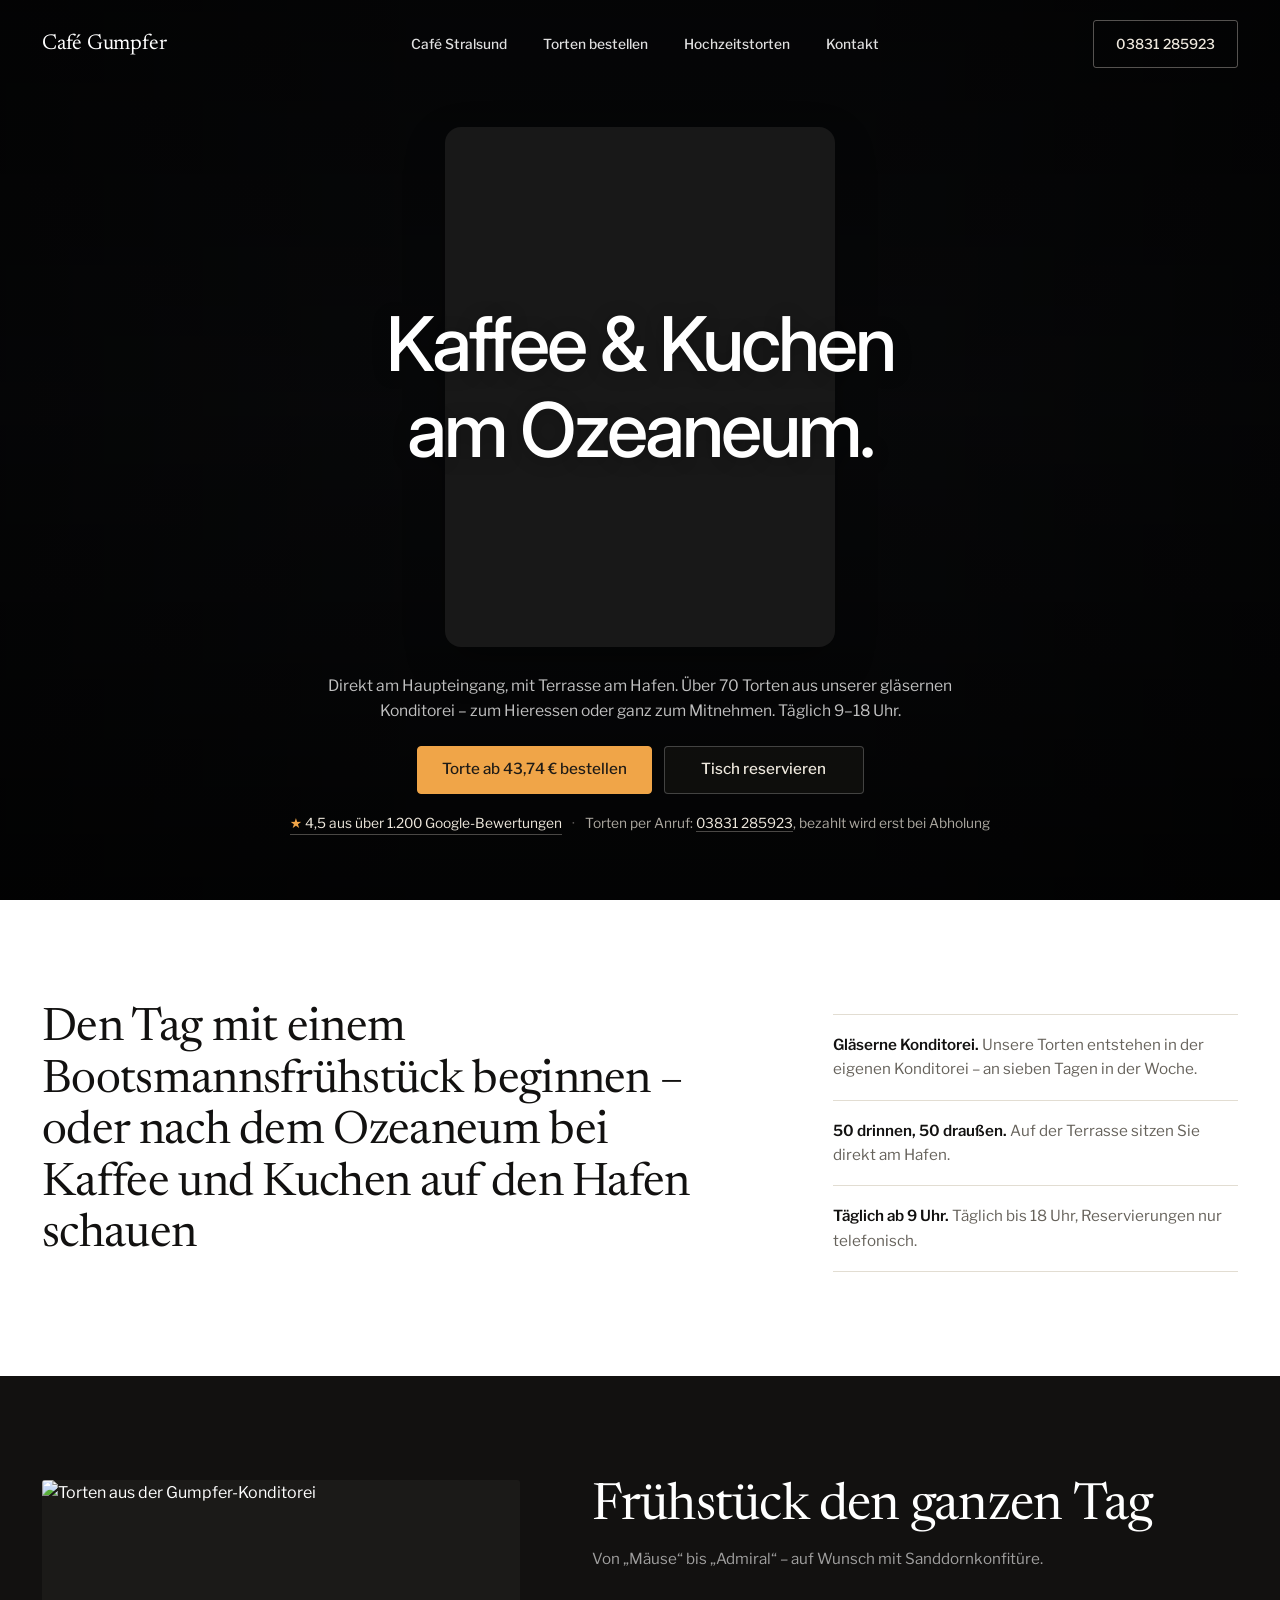
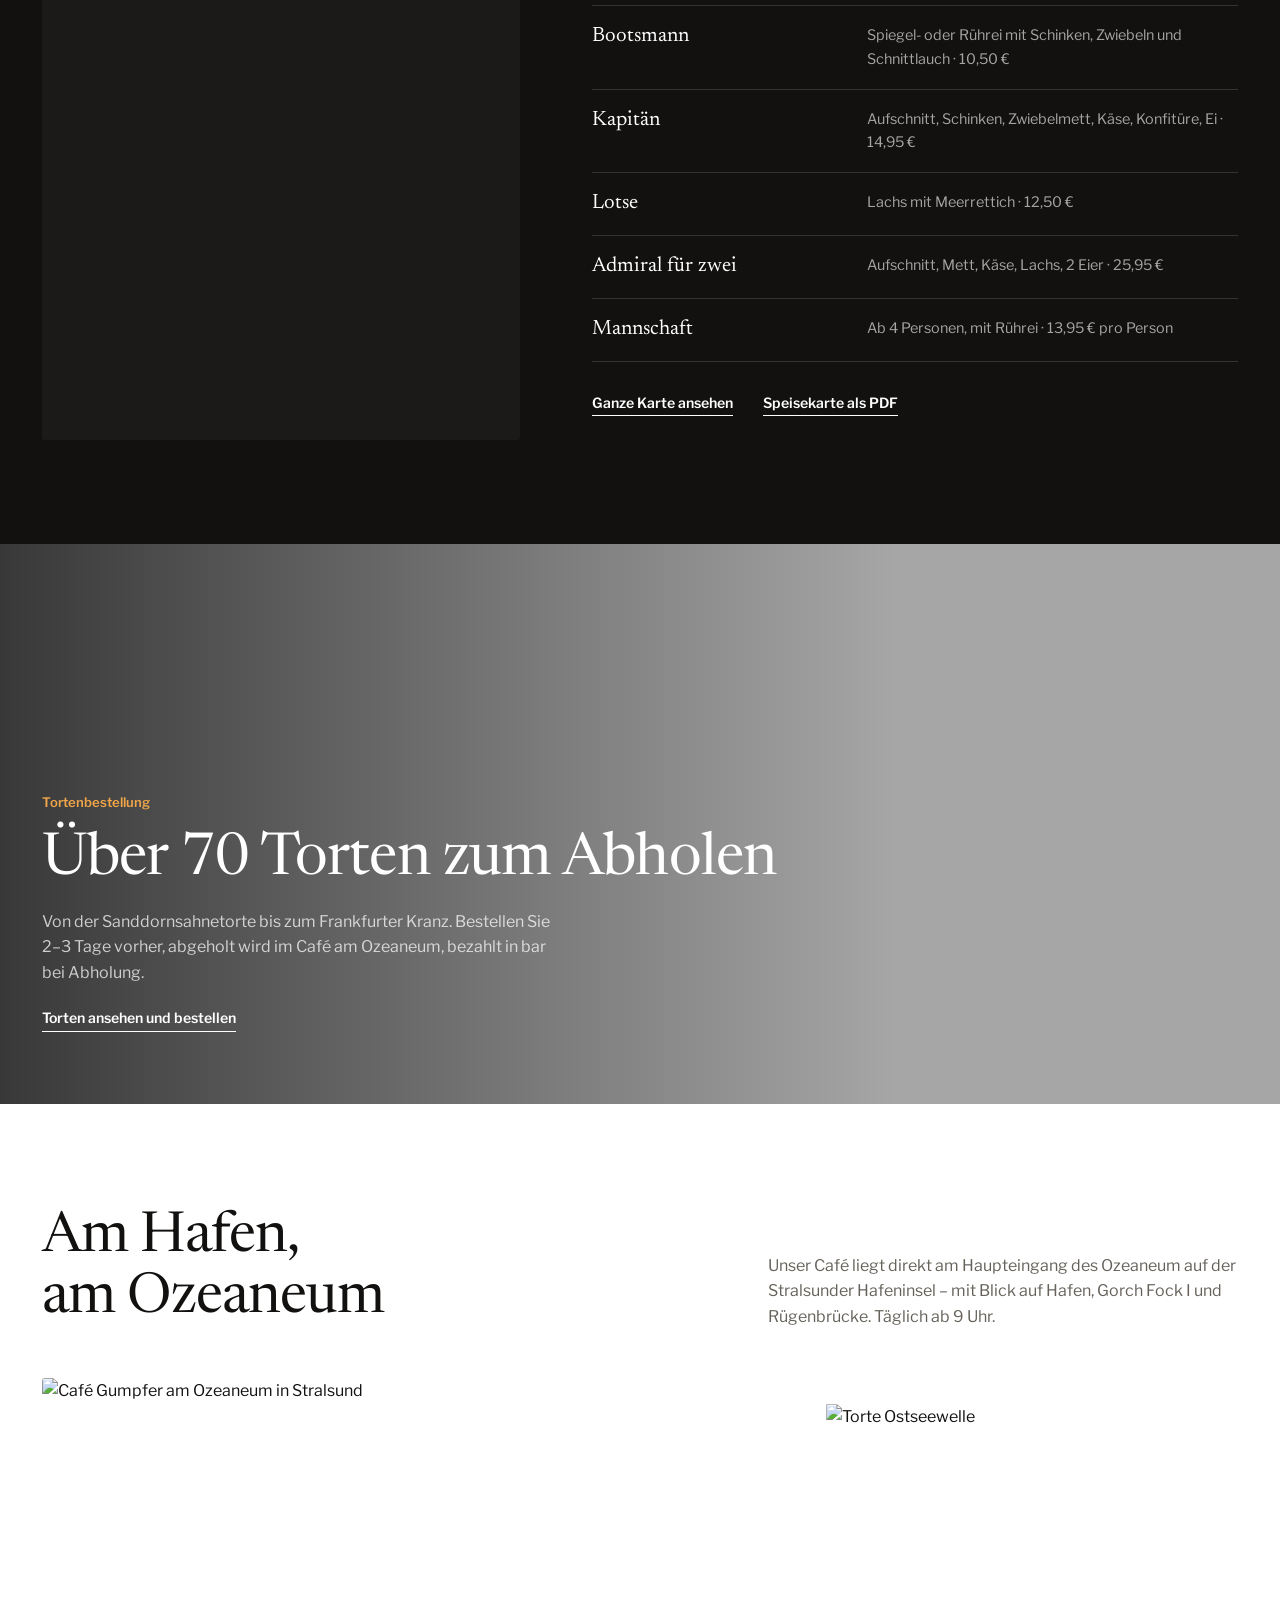
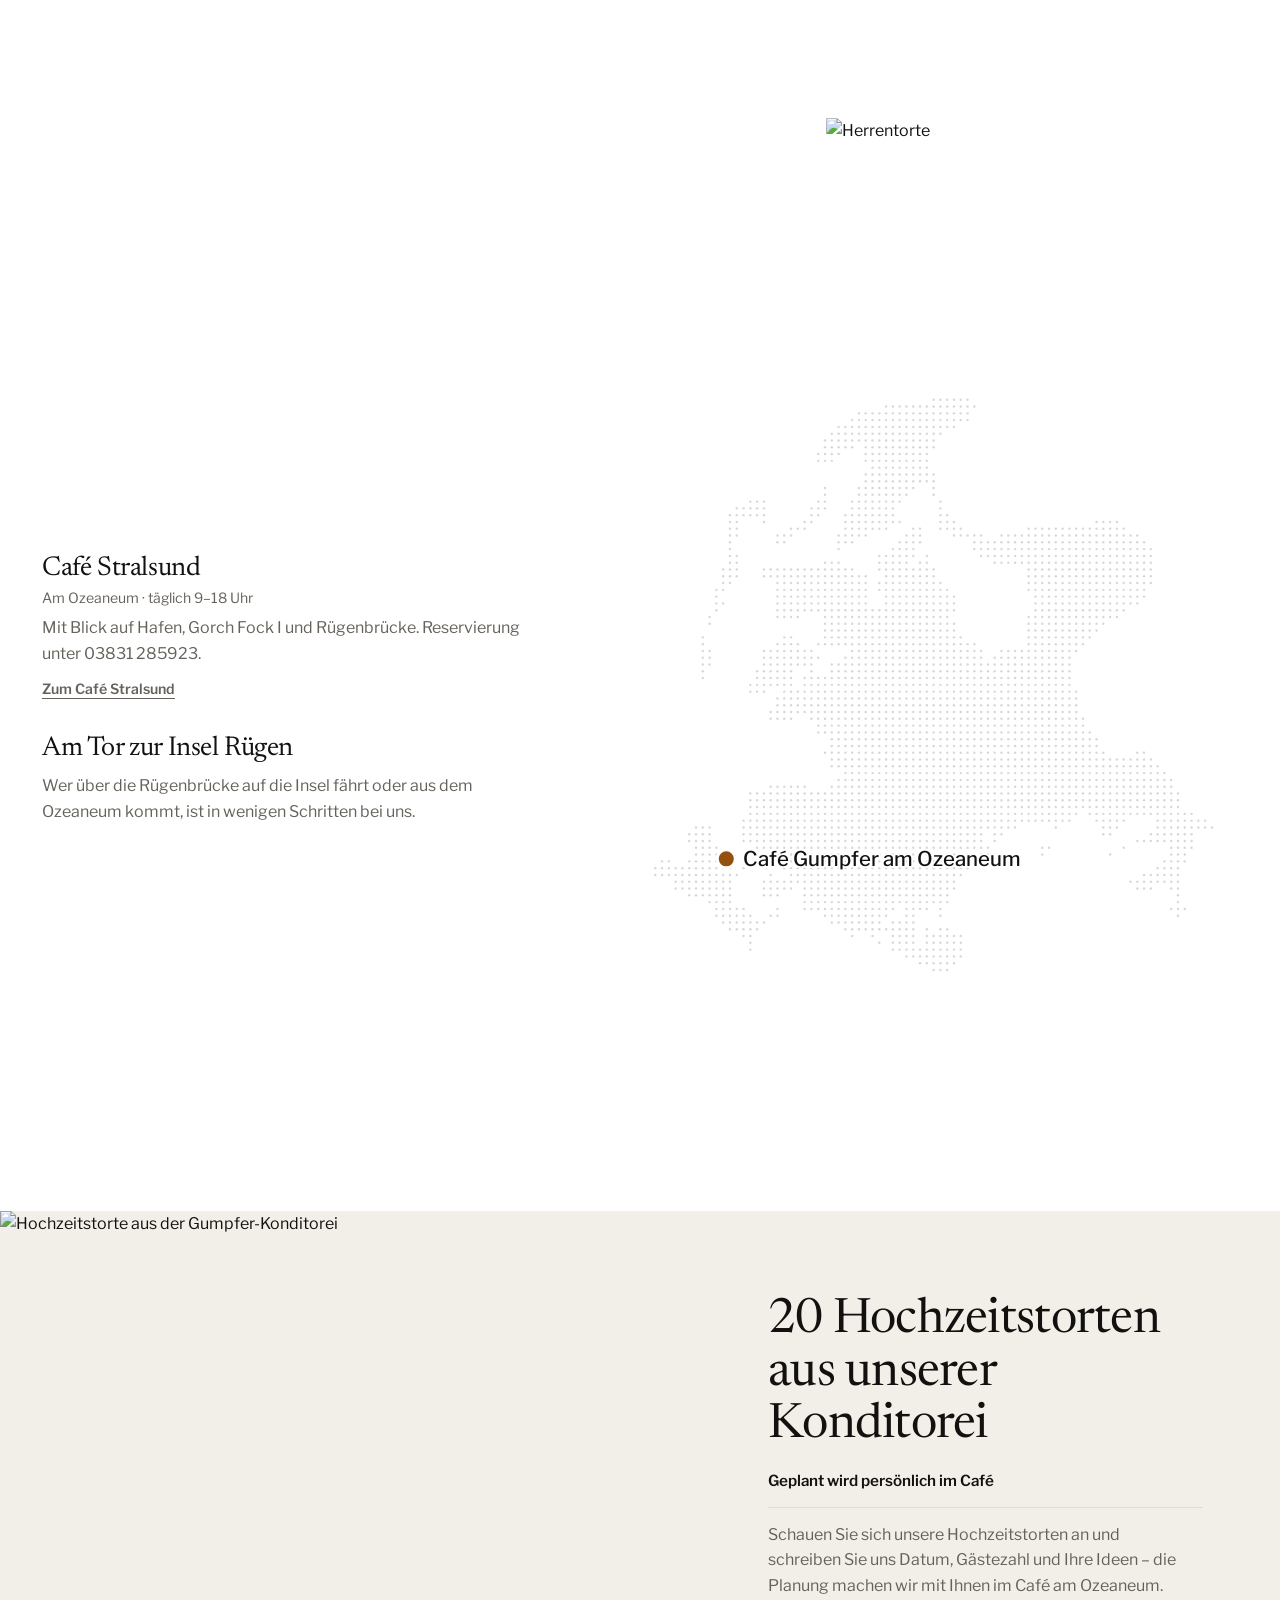
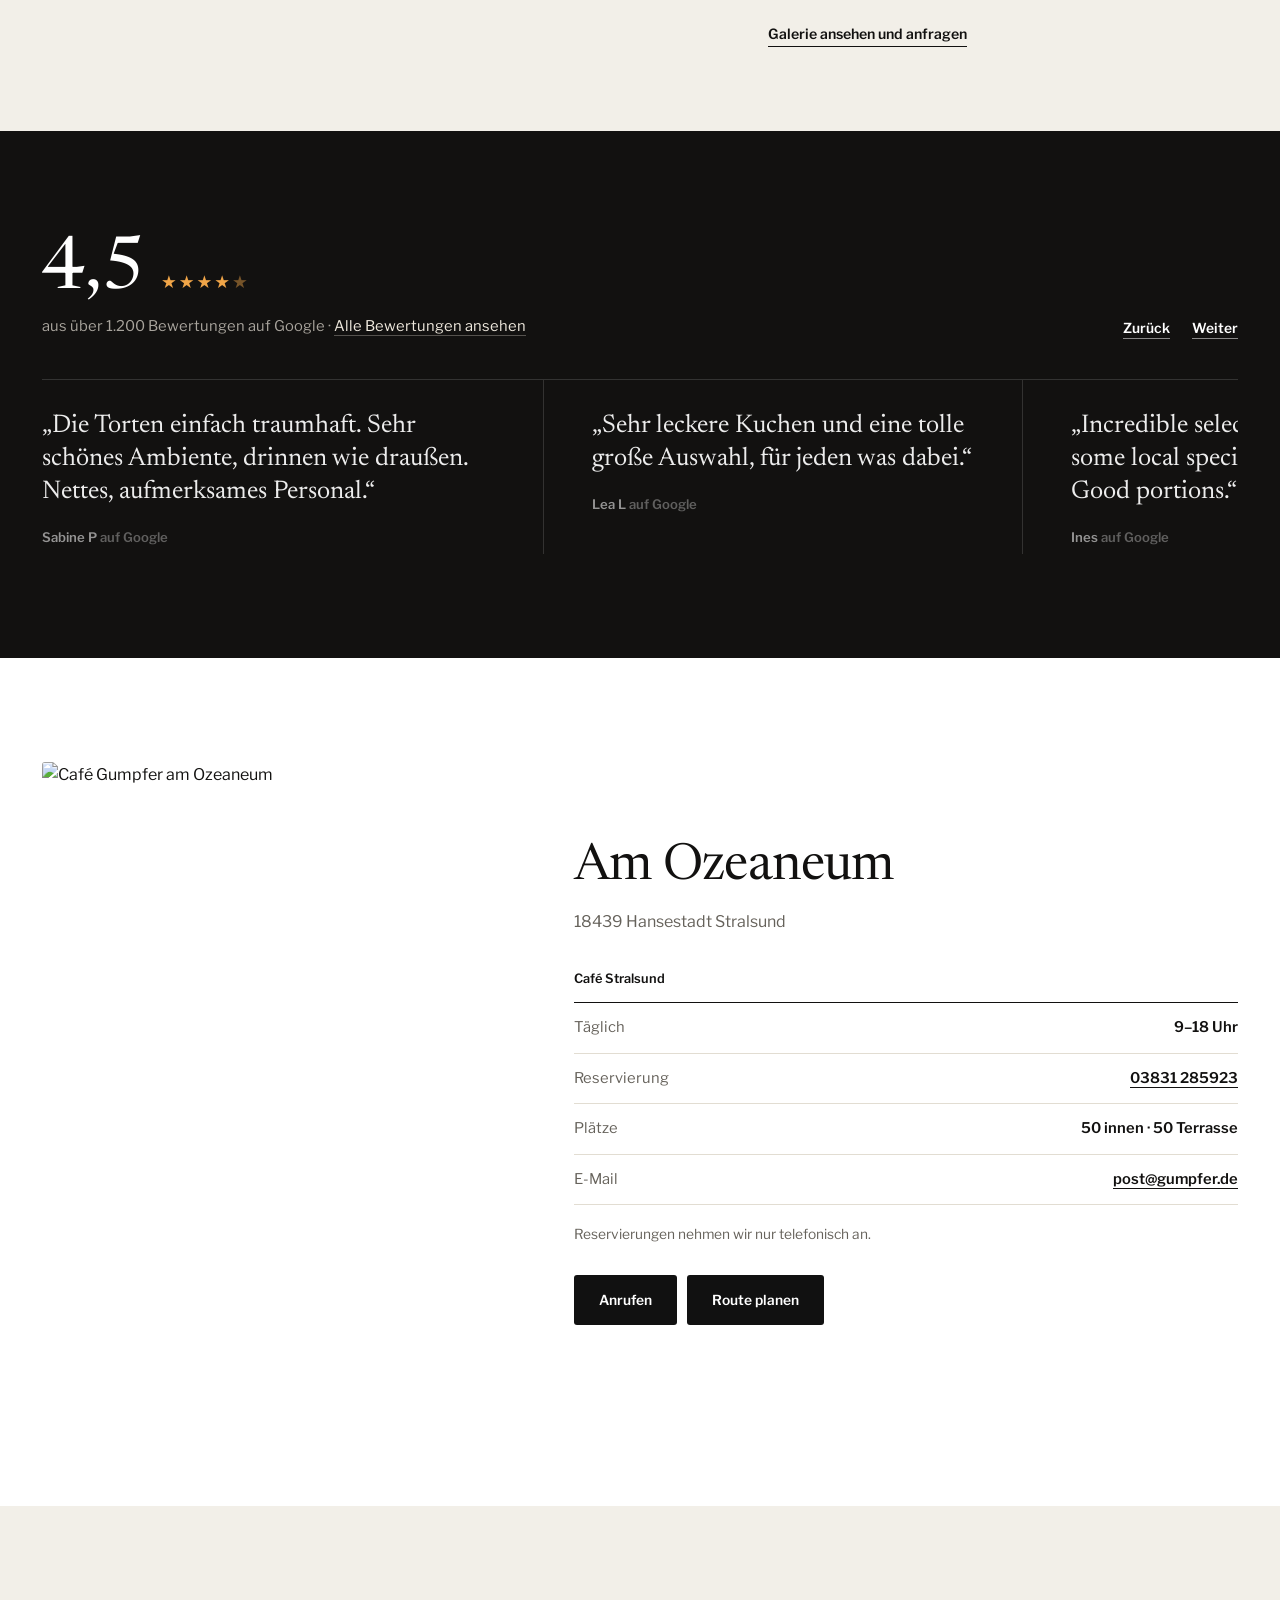
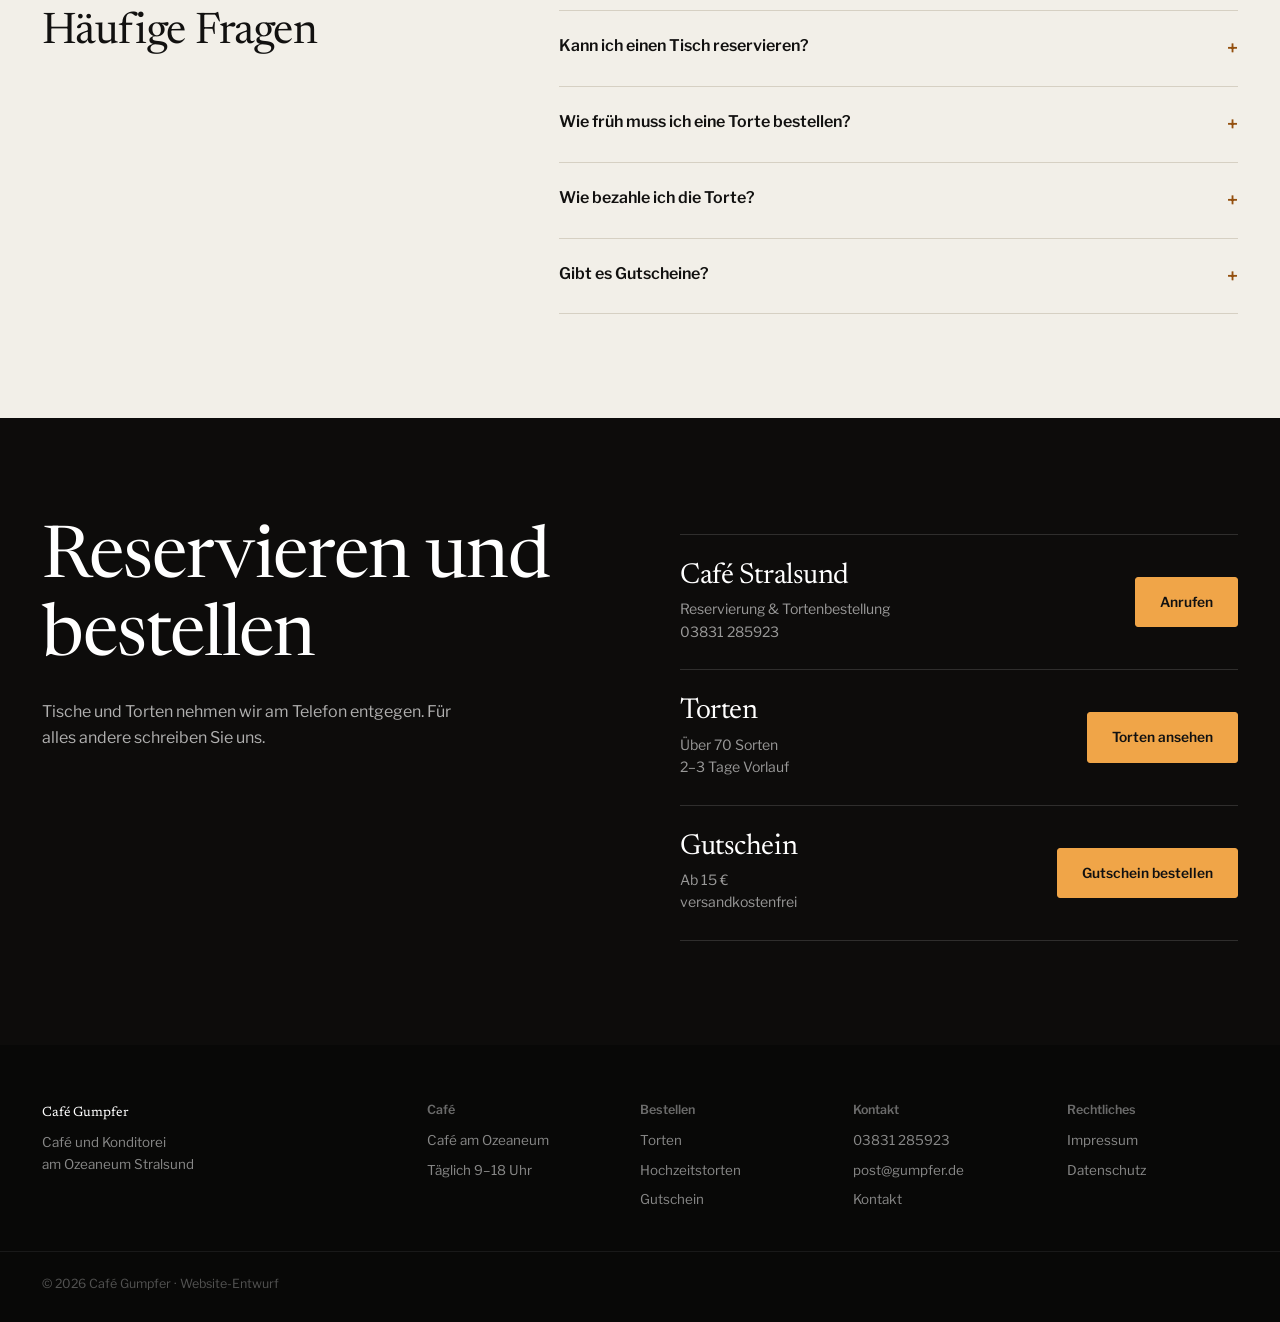
==== commit a3884f22: "Café Sassnitz entfernt (seit November 2021 geschlossen) - Unterseite cafe-sassnitz.html, Navigation," ====
--- a/index.html
+++ b/index.html
@@ -3,13 +3,13 @@
 <head>
   <meta charset="utf-8">
   <meta name="viewport" content="width=device-width,initial-scale=1">
-  <title>Café Gumpfer – Café und Konditorei am Ozeaneum Stralsund und in Sassnitz</title>
-  <meta name="description" content="Café Gumpfer direkt am Haupteingang des Ozeaneum in Stralsund und am Fuß der Mole in Sassnitz: Frühstück den ganzen Tag, Torten aus der eigenen Konditorei, Hochzeitstorten. Täglich 9–18 Uhr, Reservierung 03831 285923.">
+  <title>Café Gumpfer – Café und Konditorei am Ozeaneum Stralsund</title>
+  <meta name="description" content="Café Gumpfer direkt am Haupteingang des Ozeaneum in Stralsund: Frühstück den ganzen Tag, Torten aus der eigenen Konditorei, Hochzeitstorten. Täglich 9–18 Uhr, Reservierung 03831 285923.">
   <meta name="theme-color" content="#121110">
   <meta property="og:type" content="website">
   <meta property="og:locale" content="de_DE">
-  <meta property="og:title" content="Café Gumpfer – Café und Konditorei am Ozeaneum Stralsund und in Sassnitz">
-  <meta property="og:description" content="Café Gumpfer direkt am Haupteingang des Ozeaneum in Stralsund und am Fuß der Mole in Sassnitz: Frühstück den ganzen Tag, Torten aus der eigenen Konditorei, Hochzeitstorten. Täglich 9–18 Uhr, Reservierung 03831 285923.">
+  <meta property="og:title" content="Café Gumpfer – Café und Konditorei am Ozeaneum Stralsund">
+  <meta property="og:description" content="Café Gumpfer direkt am Haupteingang des Ozeaneum in Stralsund: Frühstück den ganzen Tag, Torten aus der eigenen Konditorei, Hochzeitstorten. Täglich 9–18 Uhr, Reservierung 03831 285923.">
   <meta property="og:url" content="https://www.gumpfer.de/">
   <meta property="og:image" content="https://www.gumpfer.de/wp-content/uploads/2019/04/stralsund.jpg">
   <link rel="preconnect" href="https://fonts.googleapis.com">
@@ -26,7 +26,6 @@
       <a class="brand" href="#top" aria-label="Café Gumpfer Startseite"><span class="brand-text">Café Gumpfer</span></a>
       <nav class="desktop-nav" aria-label="Hauptnavigation">
         <a href="cafe-stralsund.html">Café Stralsund</a>
-        <a href="cafe-sassnitz.html">Café Sassnitz</a>
         <a href="torten.html">Torten bestellen</a>
         <a href="hochzeitstorten.html">Hochzeitstorten</a>
         <a href="kontakt.html">Kontakt</a>
@@ -69,7 +68,7 @@
         <div class="philosophy-notes">
           <p><strong>Gläserne Konditorei.</strong> Unsere Torten entstehen in der eigenen Konditorei – an sieben Tagen in der Woche.</p>
           <p><strong>50 drinnen, 50 draußen.</strong> Auf der Terrasse sitzen Sie direkt am Hafen.</p>
-          <p><strong>Täglich ab 9 Uhr.</strong> In Stralsund und in Sassnitz, Reservierungen nur telefonisch.</p>
+          <p><strong>Täglich ab 9 Uhr.</strong> Täglich bis 18 Uhr, Reservierungen nur telefonisch.</p>
         </div>
       </div>
     </section>
@@ -109,12 +108,12 @@
 
     <section class="about section" id="cafes">
       <div class="about-head">
-        <h2>Zwei Cafés<br>am Wasser</h2>
-        <p>Gumpfer gibt es zweimal: in Stralsund direkt am Haupteingang des Ozeaneum und in Sassnitz am Fuß der Mole. Beide Cafés öffnen täglich um 9 Uhr.</p>
+        <h2>Am Hafen,<br>am Ozeaneum</h2>
+        <p>Unser Café liegt direkt am Haupteingang des Ozeaneum auf der Stralsunder Hafeninsel – mit Blick auf Hafen, Gorch Fock I und Rügenbrücke. Täglich ab 9 Uhr.</p>
       </div>
       <div class="about-gallery">
         <img class="about-big" src="https://www.gumpfer.de/wp-content/uploads/2019/04/stralsund.jpg" alt="Café Gumpfer am Ozeaneum in Stralsund" loading="lazy">
-        <img class="about-side" src="https://gumpfer.de/wp-content/uploads/2019/04/Sassnitz-1.jpg" alt="Café Gumpfer in Sassnitz" loading="lazy">
+        <img class="about-side cutout" src="https://www.gumpfer.de/wp-content/uploads/2019/05/Ostseewelle.jpg" alt="Torte Ostseewelle" loading="lazy">
         <img class="about-low cutout" src="https://www.gumpfer.de/wp-content/uploads/2019/05/Herrentorte.jpg" alt="Herrentorte" loading="lazy">
       </div>
       <div class="area wrap" data-area>
@@ -122,20 +121,15 @@
           <h3>Café Stralsund <span>Am Ozeaneum · täglich 9–18 Uhr</span></h3>
           <p>Mit Blick auf Hafen, Gorch Fock I und Rügenbrücke. Reservierung unter 03831 285923.</p>
           <p><a class="text-link" href="cafe-stralsund.html">Zum Café Stralsund</a></p>
-          <h3>Café Sassnitz <span>Am Fuß der Mole · täglich ab 9 Uhr</span></h3>
-          <p>Am Anfang der Sassnitzer Mole, mit Blick auf die Ostsee.</p>
-          <p><a class="text-link" href="cafe-sassnitz.html">Zum Café Sassnitz</a></p>
+          <h3>Am Tor zur Insel Rügen</h3>
+          <p>Wer über die Rügenbrücke auf die Insel fährt oder aus dem Ozeaneum kommt, ist in wenigen Schritten bei uns.</p>
         </div>
         <div class="area__map"><svg class="dotmap" viewBox="0 0 800 822" role="img" aria-labelledby="dotmap-title" xmlns="http://www.w3.org/2000/svg">
-<title id="dotmap-title">Cafés: Café Stralsund, Café Sassnitz</title>
+<title id="dotmap-title">Cafés: Café Gumpfer am Ozeaneum</title>
 <g class="dm-dots"><circle cx="400.5" cy="31.5" r="1.6"/><circle cx="409.5" cy="31.5" r="1.6"/><circle cx="418.5" cy="31.5" r="1.6"/><circle cx="427.5" cy="31.5" r="1.6"/><circle cx="436.5" cy="31.5" r="1.6"/><circle cx="445.5" cy="31.5" r="1.6"/><circle cx="337.5" cy="40.5" r="1.6"/><circle cx="346.5" cy="40.5" r="1.6"/><circle cx="355.5" cy="40.5" r="1.6"/><circle cx="364.5" cy="40.5" r="1.6"/><circle cx="373.5" cy="40.5" r="1.6"/><circle cx="382.5" cy="40.5" r="1.6"/><circle cx="391.5" cy="40.5" r="1.6"/><circle cx="400.5" cy="40.5" r="1.6"/><circle cx="409.5" cy="40.5" r="1.6"/><circle cx="418.5" cy="40.5" r="1.6"/><circle cx="427.5" cy="40.5" r="1.6"/><circle cx="436.5" cy="40.5" r="1.6"/><circle cx="445.5" cy="40.5" r="1.6"/><circle cx="454.5" cy="40.5" r="1.6"/><circle cx="301.5" cy="49.5" r="1.6"/><circle cx="310.5" cy="49.5" r="1.6"/><circle cx="319.5" cy="49.5" r="1.6"/><circle cx="328.5" cy="49.5" r="1.6"/><circle cx="337.5" cy="49.5" r="1.6"/><circle cx="346.5" cy="49.5" r="1.6"/><circle cx="355.5" cy="49.5" r="1.6"/><circle cx="364.5" cy="49.5" r="1.6"/><circle cx="373.5" cy="49.5" r="1.6"/><circle cx="382.5" cy="49.5" r="1.6"/><circle cx="391.5" cy="49.5" r="1.6"/><circle cx="400.5" cy="49.5" r="1.6"/><circle cx="409.5" cy="49.5" r="1.6"/><circle cx="418.5" cy="49.5" r="1.6"/><circle cx="427.5" cy="49.5" r="1.6"/><circle cx="436.5" cy="49.5" r="1.6"/><circle cx="445.5" cy="49.5" r="1.6"/><circle cx="292.5" cy="58.5" r="1.6"/><circle cx="301.5" cy="58.5" r="1.6"/><circle cx="310.5" cy="58.5" r="1.6"/><circle cx="319.5" cy="58.5" r="1.6"/><circle cx="328.5" cy="58.5" r="1.6"/><circle cx="337.5" cy="58.5" r="1.6"/><circle cx="346.5" cy="58.5" r="1.6"/><circle cx="355.5" cy="58.5" r="1.6"/><circle cx="364.5" cy="58.5" r="1.6"/><circle cx="373.5" cy="58.5" r="1.6"/><circle cx="382.5" cy="58.5" r="1.6"/><circle cx="391.5" cy="58.5" r="1.6"/><circle cx="400.5" cy="58.5" r="1.6"/><circle cx="409.5" cy="58.5" r="1.6"/><circle cx="418.5" cy="58.5" r="1.6"/><circle cx="427.5" cy="58.5" r="1.6"/><circle cx="436.5" cy="58.5" r="1.6"/><circle cx="445.5" cy="58.5" r="1.6"/><circle cx="274.5" cy="67.5" r="1.6"/><circle cx="283.5" cy="67.5" r="1.6"/><circle cx="292.5" cy="67.5" r="1.6"/><circle cx="301.5" cy="67.5" r="1.6"/><circle cx="310.5" cy="67.5" r="1.6"/><circle cx="319.5" cy="67.5" r="1.6"/><circle cx="328.5" cy="67.5" r="1.6"/><circle cx="337.5" cy="67.5" r="1.6"/><circle cx="346.5" cy="67.5" r="1.6"/><circle cx="355.5" cy="67.5" r="1.6"/><circle cx="364.5" cy="67.5" r="1.6"/><circle cx="373.5" cy="67.5" r="1.6"/><circle cx="382.5" cy="67.5" r="1.6"/><circle cx="391.5" cy="67.5" r="1.6"/><circle cx="400.5" cy="67.5" r="1.6"/><circle cx="409.5" cy="67.5" r="1.6"/><circle cx="418.5" cy="67.5" r="1.6"/><circle cx="427.5" cy="67.5" r="1.6"/><circle cx="265.5" cy="76.5" r="1.6"/><circle cx="274.5" cy="76.5" r="1.6"/><circle cx="283.5" cy="76.5" r="1.6"/><circle cx="292.5" cy="76.5" r="1.6"/><circle cx="301.5" cy="76.5" r="1.6"/><circle cx="310.5" cy="76.5" r="1.6"/><circle cx="319.5" cy="76.5" r="1.6"/><circle cx="328.5" cy="76.5" r="1.6"/><circle cx="337.5" cy="76.5" r="1.6"/><circle cx="346.5" cy="76.5" r="1.6"/><circle cx="355.5" cy="76.5" r="1.6"/><circle cx="364.5" cy="76.5" r="1.6"/><circle cx="373.5" cy="76.5" r="1.6"/><circle cx="382.5" cy="76.5" r="1.6"/><circle cx="391.5" cy="76.5" r="1.6"/><circle cx="400.5" cy="76.5" r="1.6"/><circle cx="409.5" cy="76.5" r="1.6"/><circle cx="256.5" cy="85.5" r="1.6"/><circle cx="265.5" cy="85.5" r="1.6"/><circle cx="274.5" cy="85.5" r="1.6"/><circle cx="283.5" cy="85.5" r="1.6"/><circle cx="292.5" cy="85.5" r="1.6"/><circle cx="301.5" cy="85.5" r="1.6"/><circle cx="310.5" cy="85.5" r="1.6"/><circle cx="319.5" cy="85.5" r="1.6"/><circle cx="328.5" cy="85.5" r="1.6"/><circle cx="337.5" cy="85.5" r="1.6"/><circle cx="346.5" cy="85.5" r="1.6"/><circle cx="355.5" cy="85.5" r="1.6"/><circle cx="364.5" cy="85.5" r="1.6"/><circle cx="373.5" cy="85.5" r="1.6"/><circle cx="382.5" cy="85.5" r="1.6"/><circle cx="391.5" cy="85.5" r="1.6"/><circle cx="400.5" cy="85.5" r="1.6"/><circle cx="256.5" cy="94.5" r="1.6"/><circle cx="265.5" cy="94.5" r="1.6"/><circle cx="274.5" cy="94.5" r="1.6"/><circle cx="283.5" cy="94.5" r="1.6"/><circle cx="292.5" cy="94.5" r="1.6"/><circle cx="310.5" cy="94.5" r="1.6"/><circle cx="319.5" cy="94.5" r="1.6"/><circle cx="328.5" cy="94.5" r="1.6"/><circle cx="337.5" cy="94.5" r="1.6"/><circle cx="346.5" cy="94.5" r="1.6"/><circle cx="355.5" cy="94.5" r="1.6"/><circle cx="364.5" cy="94.5" r="1.6"/><circle cx="373.5" cy="94.5" r="1.6"/><circle cx="382.5" cy="94.5" r="1.6"/><circle cx="391.5" cy="94.5" r="1.6"/><circle cx="400.5" cy="94.5" r="1.6"/><circle cx="247.5" cy="103.5" r="1.6"/><circle cx="256.5" cy="103.5" r="1.6"/><circle cx="265.5" cy="103.5" r="1.6"/><circle cx="274.5" cy="103.5" r="1.6"/><circle cx="310.5" cy="103.5" r="1.6"/><circle cx="319.5" cy="103.5" r="1.6"/><circle cx="328.5" cy="103.5" r="1.6"/><circle cx="337.5" cy="103.5" r="1.6"/><circle cx="346.5" cy="103.5" r="1.6"/><circle cx="355.5" cy="103.5" r="1.6"/><circle cx="364.5" cy="103.5" r="1.6"/><circle cx="373.5" cy="103.5" r="1.6"/><circle cx="382.5" cy="103.5" r="1.6"/><circle cx="391.5" cy="103.5" r="1.6"/><circle cx="247.5" cy="112.5" r="1.6"/><circle cx="256.5" cy="112.5" r="1.6"/><circle cx="265.5" cy="112.5" r="1.6"/><circle cx="310.5" cy="112.5" r="1.6"/><circle cx="319.5" cy="112.5" r="1.6"/><circle cx="328.5" cy="112.5" r="1.6"/><circle cx="337.5" cy="112.5" r="1.6"/><circle cx="346.5" cy="112.5" r="1.6"/><circle cx="355.5" cy="112.5" r="1.6"/><circle cx="364.5" cy="112.5" r="1.6"/><circle cx="373.5" cy="112.5" r="1.6"/><circle cx="382.5" cy="112.5" r="1.6"/><circle cx="391.5" cy="112.5" r="1.6"/><circle cx="319.5" cy="121.5" r="1.6"/><circle cx="328.5" cy="121.5" r="1.6"/><circle cx="337.5" cy="121.5" r="1.6"/><circle cx="346.5" cy="121.5" r="1.6"/><circle cx="355.5" cy="121.5" r="1.6"/><circle cx="364.5" cy="121.5" r="1.6"/><circle cx="373.5" cy="121.5" r="1.6"/><circle cx="382.5" cy="121.5" r="1.6"/><circle cx="391.5" cy="121.5" r="1.6"/><circle cx="310.5" cy="130.5" r="1.6"/><circle cx="319.5" cy="130.5" r="1.6"/><circle cx="328.5" cy="130.5" r="1.6"/><circle cx="337.5" cy="130.5" r="1.6"/><circle cx="346.5" cy="130.5" r="1.6"/><circle cx="355.5" cy="130.5" r="1.6"/><circle cx="364.5" cy="130.5" r="1.6"/><circle cx="373.5" cy="130.5" r="1.6"/><circle cx="382.5" cy="130.5" r="1.6"/><circle cx="391.5" cy="130.5" r="1.6"/><circle cx="400.5" cy="130.5" r="1.6"/><circle cx="310.5" cy="139.5" r="1.6"/><circle cx="319.5" cy="139.5" r="1.6"/><circle cx="328.5" cy="139.5" r="1.6"/><circle cx="337.5" cy="139.5" r="1.6"/><circle cx="346.5" cy="139.5" r="1.6"/><circle cx="355.5" cy="139.5" r="1.6"/><circle cx="364.5" cy="139.5" r="1.6"/><circle cx="373.5" cy="139.5" r="1.6"/><circle cx="382.5" cy="139.5" r="1.6"/><circle cx="391.5" cy="139.5" r="1.6"/><circle cx="400.5" cy="139.5" r="1.6"/><circle cx="256.5" cy="148.5" r="1.6"/><circle cx="301.5" cy="148.5" r="1.6"/><circle cx="310.5" cy="148.5" r="1.6"/><circle cx="319.5" cy="148.5" r="1.6"/><circle cx="328.5" cy="148.5" r="1.6"/><circle cx="337.5" cy="148.5" r="1.6"/><circle cx="346.5" cy="148.5" r="1.6"/><circle cx="355.5" cy="148.5" r="1.6"/><circle cx="364.5" cy="148.5" r="1.6"/><circle cx="373.5" cy="148.5" r="1.6"/><circle cx="400.5" cy="148.5" r="1.6"/><circle cx="256.5" cy="157.5" r="1.6"/><circle cx="301.5" cy="157.5" r="1.6"/><circle cx="310.5" cy="157.5" r="1.6"/><circle cx="319.5" cy="157.5" r="1.6"/><circle cx="328.5" cy="157.5" r="1.6"/><circle cx="337.5" cy="157.5" r="1.6"/><circle cx="346.5" cy="157.5" r="1.6"/><circle cx="355.5" cy="157.5" r="1.6"/><circle cx="364.5" cy="157.5" r="1.6"/><circle cx="400.5" cy="157.5" r="1.6"/><circle cx="157.5" cy="166.5" r="1.6"/><circle cx="166.5" cy="166.5" r="1.6"/><circle cx="175.5" cy="166.5" r="1.6"/><circle cx="247.5" cy="166.5" r="1.6"/><circle cx="256.5" cy="166.5" r="1.6"/><circle cx="292.5" cy="166.5" r="1.6"/><circle cx="301.5" cy="166.5" r="1.6"/><circle cx="310.5" cy="166.5" r="1.6"/><circle cx="319.5" cy="166.5" r="1.6"/><circle cx="328.5" cy="166.5" r="1.6"/><circle cx="337.5" cy="166.5" r="1.6"/><circle cx="346.5" cy="166.5" r="1.6"/><circle cx="355.5" cy="166.5" r="1.6"/><circle cx="409.5" cy="166.5" r="1.6"/><circle cx="139.5" cy="175.5" r="1.6"/><circle cx="148.5" cy="175.5" r="1.6"/><circle cx="157.5" cy="175.5" r="1.6"/><circle cx="166.5" cy="175.5" r="1.6"/><circle cx="175.5" cy="175.5" r="1.6"/><circle cx="238.5" cy="175.5" r="1.6"/><circle cx="247.5" cy="175.5" r="1.6"/><circle cx="256.5" cy="175.5" r="1.6"/><circle cx="292.5" cy="175.5" r="1.6"/><circle cx="301.5" cy="175.5" r="1.6"/><circle cx="310.5" cy="175.5" r="1.6"/><circle cx="319.5" cy="175.5" r="1.6"/><circle cx="328.5" cy="175.5" r="1.6"/><circle cx="337.5" cy="175.5" r="1.6"/><circle cx="346.5" cy="175.5" r="1.6"/><circle cx="409.5" cy="175.5" r="1.6"/><circle cx="130.5" cy="184.5" r="1.6"/><circle cx="139.5" cy="184.5" r="1.6"/><circle cx="148.5" cy="184.5" r="1.6"/><circle cx="157.5" cy="184.5" r="1.6"/><circle cx="166.5" cy="184.5" r="1.6"/><circle cx="175.5" cy="184.5" r="1.6"/><circle cx="238.5" cy="184.5" r="1.6"/><circle cx="247.5" cy="184.5" r="1.6"/><circle cx="283.5" cy="184.5" r="1.6"/><circle cx="292.5" cy="184.5" r="1.6"/><circle cx="301.5" cy="184.5" r="1.6"/><circle cx="310.5" cy="184.5" r="1.6"/><circle cx="319.5" cy="184.5" r="1.6"/><circle cx="328.5" cy="184.5" r="1.6"/><circle cx="337.5" cy="184.5" r="1.6"/><circle cx="346.5" cy="184.5" r="1.6"/><circle cx="409.5" cy="184.5" r="1.6"/><circle cx="418.5" cy="184.5" r="1.6"/><circle cx="130.5" cy="193.5" r="1.6"/><circle cx="139.5" cy="193.5" r="1.6"/><circle cx="175.5" cy="193.5" r="1.6"/><circle cx="229.5" cy="193.5" r="1.6"/><circle cx="238.5" cy="193.5" r="1.6"/><circle cx="283.5" cy="193.5" r="1.6"/><circle cx="292.5" cy="193.5" r="1.6"/><circle cx="301.5" cy="193.5" r="1.6"/><circle cx="310.5" cy="193.5" r="1.6"/><circle cx="319.5" cy="193.5" r="1.6"/><circle cx="328.5" cy="193.5" r="1.6"/><circle cx="337.5" cy="193.5" r="1.6"/><circle cx="346.5" cy="193.5" r="1.6"/><circle cx="355.5" cy="193.5" r="1.6"/><circle cx="409.5" cy="193.5" r="1.6"/><circle cx="418.5" cy="193.5" r="1.6"/><circle cx="427.5" cy="193.5" r="1.6"/><circle cx="616.5" cy="193.5" r="1.6"/><circle cx="625.5" cy="193.5" r="1.6"/><circle cx="634.5" cy="193.5" r="1.6"/><circle cx="643.5" cy="193.5" r="1.6"/><circle cx="130.5" cy="202.5" r="1.6"/><circle cx="139.5" cy="202.5" r="1.6"/><circle cx="211.5" cy="202.5" r="1.6"/><circle cx="220.5" cy="202.5" r="1.6"/><circle cx="229.5" cy="202.5" r="1.6"/><circle cx="283.5" cy="202.5" r="1.6"/><circle cx="292.5" cy="202.5" r="1.6"/><circle cx="301.5" cy="202.5" r="1.6"/><circle cx="310.5" cy="202.5" r="1.6"/><circle cx="319.5" cy="202.5" r="1.6"/><circle cx="328.5" cy="202.5" r="1.6"/><circle cx="337.5" cy="202.5" r="1.6"/><circle cx="373.5" cy="202.5" r="1.6"/><circle cx="382.5" cy="202.5" r="1.6"/><circle cx="409.5" cy="202.5" r="1.6"/><circle cx="418.5" cy="202.5" r="1.6"/><circle cx="427.5" cy="202.5" r="1.6"/><circle cx="436.5" cy="202.5" r="1.6"/><circle cx="526.5" cy="202.5" r="1.6"/><circle cx="535.5" cy="202.5" r="1.6"/><circle cx="544.5" cy="202.5" r="1.6"/><circle cx="553.5" cy="202.5" r="1.6"/><circle cx="562.5" cy="202.5" r="1.6"/><circle cx="571.5" cy="202.5" r="1.6"/><circle cx="580.5" cy="202.5" r="1.6"/><circle cx="589.5" cy="202.5" r="1.6"/><circle cx="598.5" cy="202.5" r="1.6"/><circle cx="607.5" cy="202.5" r="1.6"/><circle cx="616.5" cy="202.5" r="1.6"/><circle cx="625.5" cy="202.5" r="1.6"/><circle cx="634.5" cy="202.5" r="1.6"/><circle cx="643.5" cy="202.5" r="1.6"/><circle cx="652.5" cy="202.5" r="1.6"/><circle cx="130.5" cy="211.5" r="1.6"/><circle cx="139.5" cy="211.5" r="1.6"/><circle cx="193.5" cy="211.5" r="1.6"/><circle cx="202.5" cy="211.5" r="1.6"/><circle cx="211.5" cy="211.5" r="1.6"/><circle cx="274.5" cy="211.5" r="1.6"/><circle cx="283.5" cy="211.5" r="1.6"/><circle cx="292.5" cy="211.5" r="1.6"/><circle cx="301.5" cy="211.5" r="1.6"/><circle cx="310.5" cy="211.5" r="1.6"/><circle cx="364.5" cy="211.5" r="1.6"/><circle cx="373.5" cy="211.5" r="1.6"/><circle cx="382.5" cy="211.5" r="1.6"/><circle cx="427.5" cy="211.5" r="1.6"/><circle cx="436.5" cy="211.5" r="1.6"/><circle cx="445.5" cy="211.5" r="1.6"/><circle cx="454.5" cy="211.5" r="1.6"/><circle cx="463.5" cy="211.5" r="1.6"/><circle cx="490.5" cy="211.5" r="1.6"/><circle cx="499.5" cy="211.5" r="1.6"/><circle cx="508.5" cy="211.5" r="1.6"/><circle cx="517.5" cy="211.5" r="1.6"/><circle cx="526.5" cy="211.5" r="1.6"/><circle cx="535.5" cy="211.5" r="1.6"/><circle cx="544.5" cy="211.5" r="1.6"/><circle cx="553.5" cy="211.5" r="1.6"/><circle cx="562.5" cy="211.5" r="1.6"/><circle cx="571.5" cy="211.5" r="1.6"/><circle cx="580.5" cy="211.5" r="1.6"/><circle cx="589.5" cy="211.5" r="1.6"/><circle cx="598.5" cy="211.5" r="1.6"/><circle cx="607.5" cy="211.5" r="1.6"/><circle cx="616.5" cy="211.5" r="1.6"/><circle cx="625.5" cy="211.5" r="1.6"/><circle cx="634.5" cy="211.5" r="1.6"/><circle cx="643.5" cy="211.5" r="1.6"/><circle cx="652.5" cy="211.5" r="1.6"/><circle cx="661.5" cy="211.5" r="1.6"/><circle cx="670.5" cy="211.5" r="1.6"/><circle cx="130.5" cy="220.5" r="1.6"/><circle cx="193.5" cy="220.5" r="1.6"/><circle cx="202.5" cy="220.5" r="1.6"/><circle cx="274.5" cy="220.5" r="1.6"/><circle cx="283.5" cy="220.5" r="1.6"/><circle cx="292.5" cy="220.5" r="1.6"/><circle cx="355.5" cy="220.5" r="1.6"/><circle cx="364.5" cy="220.5" r="1.6"/><circle cx="373.5" cy="220.5" r="1.6"/><circle cx="382.5" cy="220.5" r="1.6"/><circle cx="454.5" cy="220.5" r="1.6"/><circle cx="463.5" cy="220.5" r="1.6"/><circle cx="472.5" cy="220.5" r="1.6"/><circle cx="481.5" cy="220.5" r="1.6"/><circle cx="490.5" cy="220.5" r="1.6"/><circle cx="499.5" cy="220.5" r="1.6"/><circle cx="508.5" cy="220.5" r="1.6"/><circle cx="517.5" cy="220.5" r="1.6"/><circle cx="526.5" cy="220.5" r="1.6"/><circle cx="535.5" cy="220.5" r="1.6"/><circle cx="544.5" cy="220.5" r="1.6"/><circle cx="553.5" cy="220.5" r="1.6"/><circle cx="562.5" cy="220.5" r="1.6"/><circle cx="571.5" cy="220.5" r="1.6"/><circle cx="580.5" cy="220.5" r="1.6"/><circle cx="589.5" cy="220.5" r="1.6"/><circle cx="598.5" cy="220.5" r="1.6"/><circle cx="607.5" cy="220.5" r="1.6"/><circle cx="616.5" cy="220.5" r="1.6"/><circle cx="625.5" cy="220.5" r="1.6"/><circle cx="634.5" cy="220.5" r="1.6"/><circle cx="643.5" cy="220.5" r="1.6"/><circle cx="652.5" cy="220.5" r="1.6"/><circle cx="661.5" cy="220.5" r="1.6"/><circle cx="670.5" cy="220.5" r="1.6"/><circle cx="679.5" cy="220.5" r="1.6"/><circle cx="130.5" cy="229.5" r="1.6"/><circle cx="274.5" cy="229.5" r="1.6"/><circle cx="346.5" cy="229.5" r="1.6"/><circle cx="355.5" cy="229.5" r="1.6"/><circle cx="364.5" cy="229.5" r="1.6"/><circle cx="373.5" cy="229.5" r="1.6"/><circle cx="454.5" cy="229.5" r="1.6"/><circle cx="463.5" cy="229.5" r="1.6"/><circle cx="472.5" cy="229.5" r="1.6"/><circle cx="481.5" cy="229.5" r="1.6"/><circle cx="490.5" cy="229.5" r="1.6"/><circle cx="499.5" cy="229.5" r="1.6"/><circle cx="508.5" cy="229.5" r="1.6"/><circle cx="517.5" cy="229.5" r="1.6"/><circle cx="526.5" cy="229.5" r="1.6"/><circle cx="535.5" cy="229.5" r="1.6"/><circle cx="544.5" cy="229.5" r="1.6"/><circle cx="553.5" cy="229.5" r="1.6"/><circle cx="562.5" cy="229.5" r="1.6"/><circle cx="571.5" cy="229.5" r="1.6"/><circle cx="580.5" cy="229.5" r="1.6"/><circle cx="589.5" cy="229.5" r="1.6"/><circle cx="598.5" cy="229.5" r="1.6"/><circle cx="607.5" cy="229.5" r="1.6"/><circle cx="616.5" cy="229.5" r="1.6"/><circle cx="625.5" cy="229.5" r="1.6"/><circle cx="634.5" cy="229.5" r="1.6"/><circle cx="643.5" cy="229.5" r="1.6"/><circle cx="652.5" cy="229.5" r="1.6"/><circle cx="661.5" cy="229.5" r="1.6"/><circle cx="670.5" cy="229.5" r="1.6"/><circle cx="679.5" cy="229.5" r="1.6"/><circle cx="688.5" cy="229.5" r="1.6"/><circle cx="130.5" cy="238.5" r="1.6"/><circle cx="139.5" cy="238.5" r="1.6"/><circle cx="328.5" cy="238.5" r="1.6"/><circle cx="337.5" cy="238.5" r="1.6"/><circle cx="346.5" cy="238.5" r="1.6"/><circle cx="355.5" cy="238.5" r="1.6"/><circle cx="364.5" cy="238.5" r="1.6"/><circle cx="373.5" cy="238.5" r="1.6"/><circle cx="391.5" cy="238.5" r="1.6"/><circle cx="463.5" cy="238.5" r="1.6"/><circle cx="472.5" cy="238.5" r="1.6"/><circle cx="481.5" cy="238.5" r="1.6"/><circle cx="490.5" cy="238.5" r="1.6"/><circle cx="499.5" cy="238.5" r="1.6"/><circle cx="508.5" cy="238.5" r="1.6"/><circle cx="517.5" cy="238.5" r="1.6"/><circle cx="526.5" cy="238.5" r="1.6"/><circle cx="535.5" cy="238.5" r="1.6"/><circle cx="544.5" cy="238.5" r="1.6"/><circle cx="553.5" cy="238.5" r="1.6"/><circle cx="562.5" cy="238.5" r="1.6"/><circle cx="571.5" cy="238.5" r="1.6"/><circle cx="580.5" cy="238.5" r="1.6"/><circle cx="589.5" cy="238.5" r="1.6"/><circle cx="598.5" cy="238.5" r="1.6"/><circle cx="607.5" cy="238.5" r="1.6"/><circle cx="616.5" cy="238.5" r="1.6"/><circle cx="625.5" cy="238.5" r="1.6"/><circle cx="634.5" cy="238.5" r="1.6"/><circle cx="643.5" cy="238.5" r="1.6"/><circle cx="652.5" cy="238.5" r="1.6"/><circle cx="661.5" cy="238.5" r="1.6"/><circle cx="670.5" cy="238.5" r="1.6"/><circle cx="679.5" cy="238.5" r="1.6"/><circle cx="688.5" cy="238.5" r="1.6"/><circle cx="130.5" cy="247.5" r="1.6"/><circle cx="139.5" cy="247.5" r="1.6"/><circle cx="256.5" cy="247.5" r="1.6"/><circle cx="265.5" cy="247.5" r="1.6"/><circle cx="274.5" cy="247.5" r="1.6"/><circle cx="328.5" cy="247.5" r="1.6"/><circle cx="337.5" cy="247.5" r="1.6"/><circle cx="346.5" cy="247.5" r="1.6"/><circle cx="355.5" cy="247.5" r="1.6"/><circle cx="364.5" cy="247.5" r="1.6"/><circle cx="382.5" cy="247.5" r="1.6"/><circle cx="391.5" cy="247.5" r="1.6"/><circle cx="481.5" cy="247.5" r="1.6"/><circle cx="490.5" cy="247.5" r="1.6"/><circle cx="499.5" cy="247.5" r="1.6"/><circle cx="508.5" cy="247.5" r="1.6"/><circle cx="517.5" cy="247.5" r="1.6"/><circle cx="526.5" cy="247.5" r="1.6"/><circle cx="535.5" cy="247.5" r="1.6"/><circle cx="544.5" cy="247.5" r="1.6"/><circle cx="553.5" cy="247.5" r="1.6"/><circle cx="562.5" cy="247.5" r="1.6"/><circle cx="571.5" cy="247.5" r="1.6"/><circle cx="580.5" cy="247.5" r="1.6"/><circle cx="589.5" cy="247.5" r="1.6"/><circle cx="598.5" cy="247.5" r="1.6"/><circle cx="607.5" cy="247.5" r="1.6"/><circle cx="616.5" cy="247.5" r="1.6"/><circle cx="625.5" cy="247.5" r="1.6"/><circle cx="634.5" cy="247.5" r="1.6"/><circle cx="643.5" cy="247.5" r="1.6"/><circle cx="652.5" cy="247.5" r="1.6"/><circle cx="661.5" cy="247.5" r="1.6"/><circle cx="670.5" cy="247.5" r="1.6"/><circle cx="679.5" cy="247.5" r="1.6"/><circle cx="688.5" cy="247.5" r="1.6"/><circle cx="121.5" cy="256.5" r="1.6"/><circle cx="130.5" cy="256.5" r="1.6"/><circle cx="139.5" cy="256.5" r="1.6"/><circle cx="175.5" cy="256.5" r="1.6"/><circle cx="184.5" cy="256.5" r="1.6"/><circle cx="193.5" cy="256.5" r="1.6"/><circle cx="202.5" cy="256.5" r="1.6"/><circle cx="211.5" cy="256.5" r="1.6"/><circle cx="220.5" cy="256.5" r="1.6"/><circle cx="229.5" cy="256.5" r="1.6"/><circle cx="238.5" cy="256.5" r="1.6"/><circle cx="247.5" cy="256.5" r="1.6"/><circle cx="256.5" cy="256.5" r="1.6"/><circle cx="265.5" cy="256.5" r="1.6"/><circle cx="274.5" cy="256.5" r="1.6"/><circle cx="283.5" cy="256.5" r="1.6"/><circle cx="292.5" cy="256.5" r="1.6"/><circle cx="328.5" cy="256.5" r="1.6"/><circle cx="337.5" cy="256.5" r="1.6"/><circle cx="346.5" cy="256.5" r="1.6"/><circle cx="355.5" cy="256.5" r="1.6"/><circle cx="364.5" cy="256.5" r="1.6"/><circle cx="373.5" cy="256.5" r="1.6"/><circle cx="382.5" cy="256.5" r="1.6"/><circle cx="391.5" cy="256.5" r="1.6"/><circle cx="400.5" cy="256.5" r="1.6"/><circle cx="526.5" cy="256.5" r="1.6"/><circle cx="535.5" cy="256.5" r="1.6"/><circle cx="544.5" cy="256.5" r="1.6"/><circle cx="553.5" cy="256.5" r="1.6"/><circle cx="562.5" cy="256.5" r="1.6"/><circle cx="571.5" cy="256.5" r="1.6"/><circle cx="580.5" cy="256.5" r="1.6"/><circle cx="589.5" cy="256.5" r="1.6"/><circle cx="598.5" cy="256.5" r="1.6"/><circle cx="607.5" cy="256.5" r="1.6"/><circle cx="616.5" cy="256.5" r="1.6"/><circle cx="625.5" cy="256.5" r="1.6"/><circle cx="634.5" cy="256.5" r="1.6"/><circle cx="643.5" cy="256.5" r="1.6"/><circle cx="652.5" cy="256.5" r="1.6"/><circle cx="661.5" cy="256.5" r="1.6"/><circle cx="670.5" cy="256.5" r="1.6"/><circle cx="679.5" cy="256.5" r="1.6"/><circle cx="688.5" cy="256.5" r="1.6"/><circle cx="121.5" cy="265.5" r="1.6"/><circle cx="130.5" cy="265.5" r="1.6"/><circle cx="139.5" cy="265.5" r="1.6"/><circle cx="175.5" cy="265.5" r="1.6"/><circle cx="184.5" cy="265.5" r="1.6"/><circle cx="193.5" cy="265.5" r="1.6"/><circle cx="202.5" cy="265.5" r="1.6"/><circle cx="211.5" cy="265.5" r="1.6"/><circle cx="220.5" cy="265.5" r="1.6"/><circle cx="229.5" cy="265.5" r="1.6"/><circle cx="238.5" cy="265.5" r="1.6"/><circle cx="247.5" cy="265.5" r="1.6"/><circle cx="256.5" cy="265.5" r="1.6"/><circle cx="265.5" cy="265.5" r="1.6"/><circle cx="274.5" cy="265.5" r="1.6"/><circle cx="283.5" cy="265.5" r="1.6"/><circle cx="292.5" cy="265.5" r="1.6"/><circle cx="301.5" cy="265.5" r="1.6"/><circle cx="310.5" cy="265.5" r="1.6"/><circle cx="337.5" cy="265.5" r="1.6"/><circle cx="346.5" cy="265.5" r="1.6"/><circle cx="355.5" cy="265.5" r="1.6"/><circle cx="364.5" cy="265.5" r="1.6"/><circle cx="373.5" cy="265.5" r="1.6"/><circle cx="382.5" cy="265.5" r="1.6"/><circle cx="391.5" cy="265.5" r="1.6"/><circle cx="400.5" cy="265.5" r="1.6"/><circle cx="526.5" cy="265.5" r="1.6"/><circle cx="535.5" cy="265.5" r="1.6"/><circle cx="544.5" cy="265.5" r="1.6"/><circle cx="553.5" cy="265.5" r="1.6"/><circle cx="562.5" cy="265.5" r="1.6"/><circle cx="571.5" cy="265.5" r="1.6"/><circle cx="580.5" cy="265.5" r="1.6"/><circle cx="589.5" cy="265.5" r="1.6"/><circle cx="598.5" cy="265.5" r="1.6"/><circle cx="607.5" cy="265.5" r="1.6"/><circle cx="616.5" cy="265.5" r="1.6"/><circle cx="625.5" cy="265.5" r="1.6"/><circle cx="634.5" cy="265.5" r="1.6"/><circle cx="643.5" cy="265.5" r="1.6"/><circle cx="652.5" cy="265.5" r="1.6"/><circle cx="661.5" cy="265.5" r="1.6"/><circle cx="670.5" cy="265.5" r="1.6"/><circle cx="679.5" cy="265.5" r="1.6"/><circle cx="688.5" cy="265.5" r="1.6"/><circle cx="121.5" cy="274.5" r="1.6"/><circle cx="130.5" cy="274.5" r="1.6"/><circle cx="193.5" cy="274.5" r="1.6"/><circle cx="202.5" cy="274.5" r="1.6"/><circle cx="211.5" cy="274.5" r="1.6"/><circle cx="220.5" cy="274.5" r="1.6"/><circle cx="229.5" cy="274.5" r="1.6"/><circle cx="238.5" cy="274.5" r="1.6"/><circle cx="247.5" cy="274.5" r="1.6"/><circle cx="256.5" cy="274.5" r="1.6"/><circle cx="265.5" cy="274.5" r="1.6"/><circle cx="274.5" cy="274.5" r="1.6"/><circle cx="283.5" cy="274.5" r="1.6"/><circle cx="292.5" cy="274.5" r="1.6"/><circle cx="301.5" cy="274.5" r="1.6"/><circle cx="310.5" cy="274.5" r="1.6"/><circle cx="328.5" cy="274.5" r="1.6"/><circle cx="337.5" cy="274.5" r="1.6"/><circle cx="346.5" cy="274.5" r="1.6"/><circle cx="355.5" cy="274.5" r="1.6"/><circle cx="364.5" cy="274.5" r="1.6"/><circle cx="373.5" cy="274.5" r="1.6"/><circle cx="382.5" cy="274.5" r="1.6"/><circle cx="391.5" cy="274.5" r="1.6"/><circle cx="400.5" cy="274.5" r="1.6"/><circle cx="409.5" cy="274.5" r="1.6"/><circle cx="526.5" cy="274.5" r="1.6"/><circle cx="535.5" cy="274.5" r="1.6"/><circle cx="544.5" cy="274.5" r="1.6"/><circle cx="553.5" cy="274.5" r="1.6"/><circle cx="562.5" cy="274.5" r="1.6"/><circle cx="571.5" cy="274.5" r="1.6"/><circle cx="580.5" cy="274.5" r="1.6"/><circle cx="589.5" cy="274.5" r="1.6"/><circle cx="598.5" cy="274.5" r="1.6"/><circle cx="607.5" cy="274.5" r="1.6"/><circle cx="616.5" cy="274.5" r="1.6"/><circle cx="625.5" cy="274.5" r="1.6"/><circle cx="634.5" cy="274.5" r="1.6"/><circle cx="643.5" cy="274.5" r="1.6"/><circle cx="652.5" cy="274.5" r="1.6"/><circle cx="661.5" cy="274.5" r="1.6"/><circle cx="670.5" cy="274.5" r="1.6"/><circle cx="679.5" cy="274.5" r="1.6"/><circle cx="688.5" cy="274.5" r="1.6"/><circle cx="112.5" cy="283.5" r="1.6"/><circle cx="121.5" cy="283.5" r="1.6"/><circle cx="193.5" cy="283.5" r="1.6"/><circle cx="202.5" cy="283.5" r="1.6"/><circle cx="211.5" cy="283.5" r="1.6"/><circle cx="220.5" cy="283.5" r="1.6"/><circle cx="229.5" cy="283.5" r="1.6"/><circle cx="238.5" cy="283.5" r="1.6"/><circle cx="247.5" cy="283.5" r="1.6"/><circle cx="256.5" cy="283.5" r="1.6"/><circle cx="265.5" cy="283.5" r="1.6"/><circle cx="274.5" cy="283.5" r="1.6"/><circle cx="283.5" cy="283.5" r="1.6"/><circle cx="292.5" cy="283.5" r="1.6"/><circle cx="301.5" cy="283.5" r="1.6"/><circle cx="310.5" cy="283.5" r="1.6"/><circle cx="328.5" cy="283.5" r="1.6"/><circle cx="337.5" cy="283.5" r="1.6"/><circle cx="346.5" cy="283.5" r="1.6"/><circle cx="355.5" cy="283.5" r="1.6"/><circle cx="364.5" cy="283.5" r="1.6"/><circle cx="373.5" cy="283.5" r="1.6"/><circle cx="382.5" cy="283.5" r="1.6"/><circle cx="391.5" cy="283.5" r="1.6"/><circle cx="400.5" cy="283.5" r="1.6"/><circle cx="409.5" cy="283.5" r="1.6"/><circle cx="418.5" cy="283.5" r="1.6"/><circle cx="526.5" cy="283.5" r="1.6"/><circle cx="535.5" cy="283.5" r="1.6"/><circle cx="544.5" cy="283.5" r="1.6"/><circle cx="553.5" cy="283.5" r="1.6"/><circle cx="562.5" cy="283.5" r="1.6"/><circle cx="571.5" cy="283.5" r="1.6"/><circle cx="580.5" cy="283.5" r="1.6"/><circle cx="589.5" cy="283.5" r="1.6"/><circle cx="598.5" cy="283.5" r="1.6"/><circle cx="607.5" cy="283.5" r="1.6"/><circle cx="616.5" cy="283.5" r="1.6"/><circle cx="625.5" cy="283.5" r="1.6"/><circle cx="634.5" cy="283.5" r="1.6"/><circle cx="643.5" cy="283.5" r="1.6"/><circle cx="652.5" cy="283.5" r="1.6"/><circle cx="661.5" cy="283.5" r="1.6"/><circle cx="670.5" cy="283.5" r="1.6"/><circle cx="679.5" cy="283.5" r="1.6"/><circle cx="112.5" cy="292.5" r="1.6"/><circle cx="193.5" cy="292.5" r="1.6"/><circle cx="202.5" cy="292.5" r="1.6"/><circle cx="211.5" cy="292.5" r="1.6"/><circle cx="220.5" cy="292.5" r="1.6"/><circle cx="229.5" cy="292.5" r="1.6"/><circle cx="238.5" cy="292.5" r="1.6"/><circle cx="247.5" cy="292.5" r="1.6"/><circle cx="256.5" cy="292.5" r="1.6"/><circle cx="265.5" cy="292.5" r="1.6"/><circle cx="274.5" cy="292.5" r="1.6"/><circle cx="283.5" cy="292.5" r="1.6"/><circle cx="292.5" cy="292.5" r="1.6"/><circle cx="301.5" cy="292.5" r="1.6"/><circle cx="310.5" cy="292.5" r="1.6"/><circle cx="337.5" cy="292.5" r="1.6"/><circle cx="346.5" cy="292.5" r="1.6"/><circle cx="355.5" cy="292.5" r="1.6"/><circle cx="364.5" cy="292.5" r="1.6"/><circle cx="373.5" cy="292.5" r="1.6"/><circle cx="382.5" cy="292.5" r="1.6"/><circle cx="391.5" cy="292.5" r="1.6"/><circle cx="400.5" cy="292.5" r="1.6"/><circle cx="409.5" cy="292.5" r="1.6"/><circle cx="418.5" cy="292.5" r="1.6"/><circle cx="427.5" cy="292.5" r="1.6"/><circle cx="535.5" cy="292.5" r="1.6"/><circle cx="544.5" cy="292.5" r="1.6"/><circle cx="553.5" cy="292.5" r="1.6"/><circle cx="562.5" cy="292.5" r="1.6"/><circle cx="571.5" cy="292.5" r="1.6"/><circle cx="580.5" cy="292.5" r="1.6"/><circle cx="589.5" cy="292.5" r="1.6"/><circle cx="598.5" cy="292.5" r="1.6"/><circle cx="607.5" cy="292.5" r="1.6"/><circle cx="616.5" cy="292.5" r="1.6"/><circle cx="625.5" cy="292.5" r="1.6"/><circle cx="634.5" cy="292.5" r="1.6"/><circle cx="643.5" cy="292.5" r="1.6"/><circle cx="652.5" cy="292.5" r="1.6"/><circle cx="661.5" cy="292.5" r="1.6"/><circle cx="670.5" cy="292.5" r="1.6"/><circle cx="679.5" cy="292.5" r="1.6"/><circle cx="112.5" cy="301.5" r="1.6"/><circle cx="121.5" cy="301.5" r="1.6"/><circle cx="193.5" cy="301.5" r="1.6"/><circle cx="202.5" cy="301.5" r="1.6"/><circle cx="211.5" cy="301.5" r="1.6"/><circle cx="220.5" cy="301.5" r="1.6"/><circle cx="229.5" cy="301.5" r="1.6"/><circle cx="238.5" cy="301.5" r="1.6"/><circle cx="247.5" cy="301.5" r="1.6"/><circle cx="256.5" cy="301.5" r="1.6"/><circle cx="265.5" cy="301.5" r="1.6"/><circle cx="274.5" cy="301.5" r="1.6"/><circle cx="283.5" cy="301.5" r="1.6"/><circle cx="292.5" cy="301.5" r="1.6"/><circle cx="301.5" cy="301.5" r="1.6"/><circle cx="310.5" cy="301.5" r="1.6"/><circle cx="337.5" cy="301.5" r="1.6"/><circle cx="346.5" cy="301.5" r="1.6"/><circle cx="355.5" cy="301.5" r="1.6"/><circle cx="364.5" cy="301.5" r="1.6"/><circle cx="373.5" cy="301.5" r="1.6"/><circle cx="382.5" cy="301.5" r="1.6"/><circle cx="391.5" cy="301.5" r="1.6"/><circle cx="400.5" cy="301.5" r="1.6"/><circle cx="409.5" cy="301.5" r="1.6"/><circle cx="418.5" cy="301.5" r="1.6"/><circle cx="427.5" cy="301.5" r="1.6"/><circle cx="535.5" cy="301.5" r="1.6"/><circle cx="544.5" cy="301.5" r="1.6"/><circle cx="553.5" cy="301.5" r="1.6"/><circle cx="562.5" cy="301.5" r="1.6"/><circle cx="571.5" cy="301.5" r="1.6"/><circle cx="580.5" cy="301.5" r="1.6"/><circle cx="589.5" cy="301.5" r="1.6"/><circle cx="598.5" cy="301.5" r="1.6"/><circle cx="607.5" cy="301.5" r="1.6"/><circle cx="616.5" cy="301.5" r="1.6"/><circle cx="625.5" cy="301.5" r="1.6"/><circle cx="634.5" cy="301.5" r="1.6"/><circle cx="643.5" cy="301.5" r="1.6"/><circle cx="652.5" cy="301.5" r="1.6"/><circle cx="661.5" cy="301.5" r="1.6"/><circle cx="670.5" cy="301.5" r="1.6"/><circle cx="112.5" cy="310.5" r="1.6"/><circle cx="193.5" cy="310.5" r="1.6"/><circle cx="202.5" cy="310.5" r="1.6"/><circle cx="211.5" cy="310.5" r="1.6"/><circle cx="220.5" cy="310.5" r="1.6"/><circle cx="229.5" cy="310.5" r="1.6"/><circle cx="238.5" cy="310.5" r="1.6"/><circle cx="247.5" cy="310.5" r="1.6"/><circle cx="256.5" cy="310.5" r="1.6"/><circle cx="265.5" cy="310.5" r="1.6"/><circle cx="274.5" cy="310.5" r="1.6"/><circle cx="283.5" cy="310.5" r="1.6"/><circle cx="292.5" cy="310.5" r="1.6"/><circle cx="301.5" cy="310.5" r="1.6"/><circle cx="310.5" cy="310.5" r="1.6"/><circle cx="319.5" cy="310.5" r="1.6"/><circle cx="328.5" cy="310.5" r="1.6"/><circle cx="337.5" cy="310.5" r="1.6"/><circle cx="346.5" cy="310.5" r="1.6"/><circle cx="355.5" cy="310.5" r="1.6"/><circle cx="364.5" cy="310.5" r="1.6"/><circle cx="373.5" cy="310.5" r="1.6"/><circle cx="382.5" cy="310.5" r="1.6"/><circle cx="391.5" cy="310.5" r="1.6"/><circle cx="400.5" cy="310.5" r="1.6"/><circle cx="409.5" cy="310.5" r="1.6"/><circle cx="418.5" cy="310.5" r="1.6"/><circle cx="427.5" cy="310.5" r="1.6"/><circle cx="535.5" cy="310.5" r="1.6"/><circle cx="544.5" cy="310.5" r="1.6"/><circle cx="553.5" cy="310.5" r="1.6"/><circle cx="562.5" cy="310.5" r="1.6"/><circle cx="571.5" cy="310.5" r="1.6"/><circle cx="580.5" cy="310.5" r="1.6"/><circle cx="589.5" cy="310.5" r="1.6"/><circle cx="598.5" cy="310.5" r="1.6"/><circle cx="607.5" cy="310.5" r="1.6"/><circle cx="616.5" cy="310.5" r="1.6"/><circle cx="625.5" cy="310.5" r="1.6"/><circle cx="634.5" cy="310.5" r="1.6"/><circle cx="643.5" cy="310.5" r="1.6"/><circle cx="652.5" cy="310.5" r="1.6"/><circle cx="103.5" cy="319.5" r="1.6"/><circle cx="193.5" cy="319.5" r="1.6"/><circle cx="202.5" cy="319.5" r="1.6"/><circle cx="211.5" cy="319.5" r="1.6"/><circle cx="220.5" cy="319.5" r="1.6"/><circle cx="256.5" cy="319.5" r="1.6"/><circle cx="265.5" cy="319.5" r="1.6"/><circle cx="274.5" cy="319.5" r="1.6"/><circle cx="283.5" cy="319.5" r="1.6"/><circle cx="292.5" cy="319.5" r="1.6"/><circle cx="301.5" cy="319.5" r="1.6"/><circle cx="310.5" cy="319.5" r="1.6"/><circle cx="319.5" cy="319.5" r="1.6"/><circle cx="328.5" cy="319.5" r="1.6"/><circle cx="337.5" cy="319.5" r="1.6"/><circle cx="346.5" cy="319.5" r="1.6"/><circle cx="355.5" cy="319.5" r="1.6"/><circle cx="364.5" cy="319.5" r="1.6"/><circle cx="373.5" cy="319.5" r="1.6"/><circle cx="382.5" cy="319.5" r="1.6"/><circle cx="391.5" cy="319.5" r="1.6"/><circle cx="400.5" cy="319.5" r="1.6"/><circle cx="409.5" cy="319.5" r="1.6"/><circle cx="418.5" cy="319.5" r="1.6"/><circle cx="526.5" cy="319.5" r="1.6"/><circle cx="535.5" cy="319.5" r="1.6"/><circle cx="544.5" cy="319.5" r="1.6"/><circle cx="553.5" cy="319.5" r="1.6"/><circle cx="562.5" cy="319.5" r="1.6"/><circle cx="571.5" cy="319.5" r="1.6"/><circle cx="580.5" cy="319.5" r="1.6"/><circle cx="589.5" cy="319.5" r="1.6"/><circle cx="598.5" cy="319.5" r="1.6"/><circle cx="607.5" cy="319.5" r="1.6"/><circle cx="616.5" cy="319.5" r="1.6"/><circle cx="625.5" cy="319.5" r="1.6"/><circle cx="634.5" cy="319.5" r="1.6"/><circle cx="643.5" cy="319.5" r="1.6"/><circle cx="103.5" cy="328.5" r="1.6"/><circle cx="256.5" cy="328.5" r="1.6"/><circle cx="265.5" cy="328.5" r="1.6"/><circle cx="274.5" cy="328.5" r="1.6"/><circle cx="283.5" cy="328.5" r="1.6"/><circle cx="292.5" cy="328.5" r="1.6"/><circle cx="301.5" cy="328.5" r="1.6"/><circle cx="310.5" cy="328.5" r="1.6"/><circle cx="319.5" cy="328.5" r="1.6"/><circle cx="328.5" cy="328.5" r="1.6"/><circle cx="337.5" cy="328.5" r="1.6"/><circle cx="346.5" cy="328.5" r="1.6"/><circle cx="355.5" cy="328.5" r="1.6"/><circle cx="364.5" cy="328.5" r="1.6"/><circle cx="373.5" cy="328.5" r="1.6"/><circle cx="382.5" cy="328.5" r="1.6"/><circle cx="391.5" cy="328.5" r="1.6"/><circle cx="400.5" cy="328.5" r="1.6"/><circle cx="409.5" cy="328.5" r="1.6"/><circle cx="418.5" cy="328.5" r="1.6"/><circle cx="427.5" cy="328.5" r="1.6"/><circle cx="526.5" cy="328.5" r="1.6"/><circle cx="535.5" cy="328.5" r="1.6"/><circle cx="544.5" cy="328.5" r="1.6"/><circle cx="553.5" cy="328.5" r="1.6"/><circle cx="562.5" cy="328.5" r="1.6"/><circle cx="571.5" cy="328.5" r="1.6"/><circle cx="580.5" cy="328.5" r="1.6"/><circle cx="589.5" cy="328.5" r="1.6"/><circle cx="598.5" cy="328.5" r="1.6"/><circle cx="607.5" cy="328.5" r="1.6"/><circle cx="616.5" cy="328.5" r="1.6"/><circle cx="625.5" cy="328.5" r="1.6"/><circle cx="256.5" cy="337.5" r="1.6"/><circle cx="265.5" cy="337.5" r="1.6"/><circle cx="274.5" cy="337.5" r="1.6"/><circle cx="283.5" cy="337.5" r="1.6"/><circle cx="292.5" cy="337.5" r="1.6"/><circle cx="301.5" cy="337.5" r="1.6"/><circle cx="310.5" cy="337.5" r="1.6"/><circle cx="319.5" cy="337.5" r="1.6"/><circle cx="328.5" cy="337.5" r="1.6"/><circle cx="337.5" cy="337.5" r="1.6"/><circle cx="346.5" cy="337.5" r="1.6"/><circle cx="355.5" cy="337.5" r="1.6"/><circle cx="364.5" cy="337.5" r="1.6"/><circle cx="373.5" cy="337.5" r="1.6"/><circle cx="382.5" cy="337.5" r="1.6"/><circle cx="391.5" cy="337.5" r="1.6"/><circle cx="400.5" cy="337.5" r="1.6"/><circle cx="409.5" cy="337.5" r="1.6"/><circle cx="418.5" cy="337.5" r="1.6"/><circle cx="427.5" cy="337.5" r="1.6"/><circle cx="526.5" cy="337.5" r="1.6"/><circle cx="535.5" cy="337.5" r="1.6"/><circle cx="544.5" cy="337.5" r="1.6"/><circle cx="553.5" cy="337.5" r="1.6"/><circle cx="562.5" cy="337.5" r="1.6"/><circle cx="571.5" cy="337.5" r="1.6"/><circle cx="580.5" cy="337.5" r="1.6"/><circle cx="589.5" cy="337.5" r="1.6"/><circle cx="598.5" cy="337.5" r="1.6"/><circle cx="607.5" cy="337.5" r="1.6"/><circle cx="616.5" cy="337.5" r="1.6"/><circle cx="94.5" cy="346.5" r="1.6"/><circle cx="202.5" cy="346.5" r="1.6"/><circle cx="211.5" cy="346.5" r="1.6"/><circle cx="256.5" cy="346.5" r="1.6"/><circle cx="265.5" cy="346.5" r="1.6"/><circle cx="274.5" cy="346.5" r="1.6"/><circle cx="283.5" cy="346.5" r="1.6"/><circle cx="292.5" cy="346.5" r="1.6"/><circle cx="301.5" cy="346.5" r="1.6"/><circle cx="310.5" cy="346.5" r="1.6"/><circle cx="319.5" cy="346.5" r="1.6"/><circle cx="328.5" cy="346.5" r="1.6"/><circle cx="337.5" cy="346.5" r="1.6"/><circle cx="346.5" cy="346.5" r="1.6"/><circle cx="355.5" cy="346.5" r="1.6"/><circle cx="364.5" cy="346.5" r="1.6"/><circle cx="373.5" cy="346.5" r="1.6"/><circle cx="382.5" cy="346.5" r="1.6"/><circle cx="391.5" cy="346.5" r="1.6"/><circle cx="400.5" cy="346.5" r="1.6"/><circle cx="409.5" cy="346.5" r="1.6"/><circle cx="418.5" cy="346.5" r="1.6"/><circle cx="427.5" cy="346.5" r="1.6"/><circle cx="436.5" cy="346.5" r="1.6"/><circle cx="526.5" cy="346.5" r="1.6"/><circle cx="535.5" cy="346.5" r="1.6"/><circle cx="544.5" cy="346.5" r="1.6"/><circle cx="553.5" cy="346.5" r="1.6"/><circle cx="562.5" cy="346.5" r="1.6"/><circle cx="571.5" cy="346.5" r="1.6"/><circle cx="580.5" cy="346.5" r="1.6"/><circle cx="589.5" cy="346.5" r="1.6"/><circle cx="598.5" cy="346.5" r="1.6"/><circle cx="607.5" cy="346.5" r="1.6"/><circle cx="94.5" cy="355.5" r="1.6"/><circle cx="193.5" cy="355.5" r="1.6"/><circle cx="202.5" cy="355.5" r="1.6"/><circle cx="211.5" cy="355.5" r="1.6"/><circle cx="220.5" cy="355.5" r="1.6"/><circle cx="247.5" cy="355.5" r="1.6"/><circle cx="256.5" cy="355.5" r="1.6"/><circle cx="265.5" cy="355.5" r="1.6"/><circle cx="274.5" cy="355.5" r="1.6"/><circle cx="283.5" cy="355.5" r="1.6"/><circle cx="292.5" cy="355.5" r="1.6"/><circle cx="301.5" cy="355.5" r="1.6"/><circle cx="310.5" cy="355.5" r="1.6"/><circle cx="319.5" cy="355.5" r="1.6"/><circle cx="328.5" cy="355.5" r="1.6"/><circle cx="337.5" cy="355.5" r="1.6"/><circle cx="346.5" cy="355.5" r="1.6"/><circle cx="355.5" cy="355.5" r="1.6"/><circle cx="364.5" cy="355.5" r="1.6"/><circle cx="373.5" cy="355.5" r="1.6"/><circle cx="382.5" cy="355.5" r="1.6"/><circle cx="391.5" cy="355.5" r="1.6"/><circle cx="400.5" cy="355.5" r="1.6"/><circle cx="409.5" cy="355.5" r="1.6"/><circle cx="418.5" cy="355.5" r="1.6"/><circle cx="427.5" cy="355.5" r="1.6"/><circle cx="436.5" cy="355.5" r="1.6"/><circle cx="445.5" cy="355.5" r="1.6"/><circle cx="454.5" cy="355.5" r="1.6"/><circle cx="526.5" cy="355.5" r="1.6"/><circle cx="535.5" cy="355.5" r="1.6"/><circle cx="544.5" cy="355.5" r="1.6"/><circle cx="553.5" cy="355.5" r="1.6"/><circle cx="562.5" cy="355.5" r="1.6"/><circle cx="571.5" cy="355.5" r="1.6"/><circle cx="580.5" cy="355.5" r="1.6"/><circle cx="589.5" cy="355.5" r="1.6"/><circle cx="598.5" cy="355.5" r="1.6"/><circle cx="94.5" cy="364.5" r="1.6"/><circle cx="103.5" cy="364.5" r="1.6"/><circle cx="175.5" cy="364.5" r="1.6"/><circle cx="184.5" cy="364.5" r="1.6"/><circle cx="193.5" cy="364.5" r="1.6"/><circle cx="202.5" cy="364.5" r="1.6"/><circle cx="211.5" cy="364.5" r="1.6"/><circle cx="220.5" cy="364.5" r="1.6"/><circle cx="229.5" cy="364.5" r="1.6"/><circle cx="238.5" cy="364.5" r="1.6"/><circle cx="292.5" cy="364.5" r="1.6"/><circle cx="301.5" cy="364.5" r="1.6"/><circle cx="310.5" cy="364.5" r="1.6"/><circle cx="319.5" cy="364.5" r="1.6"/><circle cx="328.5" cy="364.5" r="1.6"/><circle cx="337.5" cy="364.5" r="1.6"/><circle cx="346.5" cy="364.5" r="1.6"/><circle cx="355.5" cy="364.5" r="1.6"/><circle cx="364.5" cy="364.5" r="1.6"/><circle cx="373.5" cy="364.5" r="1.6"/><circle cx="382.5" cy="364.5" r="1.6"/><circle cx="391.5" cy="364.5" r="1.6"/><circle cx="400.5" cy="364.5" r="1.6"/><circle cx="409.5" cy="364.5" r="1.6"/><circle cx="418.5" cy="364.5" r="1.6"/><circle cx="427.5" cy="364.5" r="1.6"/><circle cx="436.5" cy="364.5" r="1.6"/><circle cx="445.5" cy="364.5" r="1.6"/><circle cx="454.5" cy="364.5" r="1.6"/><circle cx="463.5" cy="364.5" r="1.6"/><circle cx="490.5" cy="364.5" r="1.6"/><circle cx="499.5" cy="364.5" r="1.6"/><circle cx="508.5" cy="364.5" r="1.6"/><circle cx="517.5" cy="364.5" r="1.6"/><circle cx="526.5" cy="364.5" r="1.6"/><circle cx="535.5" cy="364.5" r="1.6"/><circle cx="544.5" cy="364.5" r="1.6"/><circle cx="553.5" cy="364.5" r="1.6"/><circle cx="562.5" cy="364.5" r="1.6"/><circle cx="571.5" cy="364.5" r="1.6"/><circle cx="580.5" cy="364.5" r="1.6"/><circle cx="589.5" cy="364.5" r="1.6"/><circle cx="94.5" cy="373.5" r="1.6"/><circle cx="103.5" cy="373.5" r="1.6"/><circle cx="175.5" cy="373.5" r="1.6"/><circle cx="184.5" cy="373.5" r="1.6"/><circle cx="193.5" cy="373.5" r="1.6"/><circle cx="202.5" cy="373.5" r="1.6"/><circle cx="211.5" cy="373.5" r="1.6"/><circle cx="220.5" cy="373.5" r="1.6"/><circle cx="229.5" cy="373.5" r="1.6"/><circle cx="238.5" cy="373.5" r="1.6"/><circle cx="247.5" cy="373.5" r="1.6"/><circle cx="283.5" cy="373.5" r="1.6"/><circle cx="292.5" cy="373.5" r="1.6"/><circle cx="301.5" cy="373.5" r="1.6"/><circle cx="310.5" cy="373.5" r="1.6"/><circle cx="319.5" cy="373.5" r="1.6"/><circle cx="328.5" cy="373.5" r="1.6"/><circle cx="337.5" cy="373.5" r="1.6"/><circle cx="346.5" cy="373.5" r="1.6"/><circle cx="355.5" cy="373.5" r="1.6"/><circle cx="364.5" cy="373.5" r="1.6"/><circle cx="373.5" cy="373.5" r="1.6"/><circle cx="382.5" cy="373.5" r="1.6"/><circle cx="391.5" cy="373.5" r="1.6"/><circle cx="400.5" cy="373.5" r="1.6"/><circle cx="409.5" cy="373.5" r="1.6"/><circle cx="418.5" cy="373.5" r="1.6"/><circle cx="427.5" cy="373.5" r="1.6"/><circle cx="436.5" cy="373.5" r="1.6"/><circle cx="445.5" cy="373.5" r="1.6"/><circle cx="454.5" cy="373.5" r="1.6"/><circle cx="463.5" cy="373.5" r="1.6"/><circle cx="481.5" cy="373.5" r="1.6"/><circle cx="490.5" cy="373.5" r="1.6"/><circle cx="499.5" cy="373.5" r="1.6"/><circle cx="508.5" cy="373.5" r="1.6"/><circle cx="517.5" cy="373.5" r="1.6"/><circle cx="526.5" cy="373.5" r="1.6"/><circle cx="535.5" cy="373.5" r="1.6"/><circle cx="544.5" cy="373.5" r="1.6"/><circle cx="553.5" cy="373.5" r="1.6"/><circle cx="562.5" cy="373.5" r="1.6"/><circle cx="571.5" cy="373.5" r="1.6"/><circle cx="580.5" cy="373.5" r="1.6"/><circle cx="94.5" cy="382.5" r="1.6"/><circle cx="103.5" cy="382.5" r="1.6"/><circle cx="175.5" cy="382.5" r="1.6"/><circle cx="184.5" cy="382.5" r="1.6"/><circle cx="193.5" cy="382.5" r="1.6"/><circle cx="202.5" cy="382.5" r="1.6"/><circle cx="211.5" cy="382.5" r="1.6"/><circle cx="220.5" cy="382.5" r="1.6"/><circle cx="229.5" cy="382.5" r="1.6"/><circle cx="238.5" cy="382.5" r="1.6"/><circle cx="265.5" cy="382.5" r="1.6"/><circle cx="274.5" cy="382.5" r="1.6"/><circle cx="283.5" cy="382.5" r="1.6"/><circle cx="292.5" cy="382.5" r="1.6"/><circle cx="301.5" cy="382.5" r="1.6"/><circle cx="310.5" cy="382.5" r="1.6"/><circle cx="319.5" cy="382.5" r="1.6"/><circle cx="328.5" cy="382.5" r="1.6"/><circle cx="337.5" cy="382.5" r="1.6"/><circle cx="346.5" cy="382.5" r="1.6"/><circle cx="355.5" cy="382.5" r="1.6"/><circle cx="364.5" cy="382.5" r="1.6"/><circle cx="373.5" cy="382.5" r="1.6"/><circle cx="382.5" cy="382.5" r="1.6"/><circle cx="391.5" cy="382.5" r="1.6"/><circle cx="400.5" cy="382.5" r="1.6"/><circle cx="409.5" cy="382.5" r="1.6"/><circle cx="418.5" cy="382.5" r="1.6"/><circle cx="427.5" cy="382.5" r="1.6"/><circle cx="436.5" cy="382.5" r="1.6"/><circle cx="445.5" cy="382.5" r="1.6"/><circle cx="454.5" cy="382.5" r="1.6"/><circle cx="463.5" cy="382.5" r="1.6"/><circle cx="472.5" cy="382.5" r="1.6"/><circle cx="481.5" cy="382.5" r="1.6"/><circle cx="490.5" cy="382.5" r="1.6"/><circle cx="499.5" cy="382.5" r="1.6"/><circle cx="508.5" cy="382.5" r="1.6"/><circle cx="517.5" cy="382.5" r="1.6"/><circle cx="526.5" cy="382.5" r="1.6"/><circle cx="535.5" cy="382.5" r="1.6"/><circle cx="544.5" cy="382.5" r="1.6"/><circle cx="553.5" cy="382.5" r="1.6"/><circle cx="562.5" cy="382.5" r="1.6"/><circle cx="571.5" cy="382.5" r="1.6"/><circle cx="580.5" cy="382.5" r="1.6"/><circle cx="94.5" cy="391.5" r="1.6"/><circle cx="166.5" cy="391.5" r="1.6"/><circle cx="175.5" cy="391.5" r="1.6"/><circle cx="184.5" cy="391.5" r="1.6"/><circle cx="193.5" cy="391.5" r="1.6"/><circle cx="202.5" cy="391.5" r="1.6"/><circle cx="211.5" cy="391.5" r="1.6"/><circle cx="238.5" cy="391.5" r="1.6"/><circle cx="265.5" cy="391.5" r="1.6"/><circle cx="274.5" cy="391.5" r="1.6"/><circle cx="283.5" cy="391.5" r="1.6"/><circle cx="292.5" cy="391.5" r="1.6"/><circle cx="301.5" cy="391.5" r="1.6"/><circle cx="310.5" cy="391.5" r="1.6"/><circle cx="319.5" cy="391.5" r="1.6"/><circle cx="328.5" cy="391.5" r="1.6"/><circle cx="337.5" cy="391.5" r="1.6"/><circle cx="346.5" cy="391.5" r="1.6"/><circle cx="355.5" cy="391.5" r="1.6"/><circle cx="364.5" cy="391.5" r="1.6"/><circle cx="373.5" cy="391.5" r="1.6"/><circle cx="382.5" cy="391.5" r="1.6"/><circle cx="391.5" cy="391.5" r="1.6"/><circle cx="400.5" cy="391.5" r="1.6"/><circle cx="409.5" cy="391.5" r="1.6"/><circle cx="418.5" cy="391.5" r="1.6"/><circle cx="427.5" cy="391.5" r="1.6"/><circle cx="436.5" cy="391.5" r="1.6"/><circle cx="445.5" cy="391.5" r="1.6"/><circle cx="454.5" cy="391.5" r="1.6"/><circle cx="463.5" cy="391.5" r="1.6"/><circle cx="472.5" cy="391.5" r="1.6"/><circle cx="481.5" cy="391.5" r="1.6"/><circle cx="490.5" cy="391.5" r="1.6"/><circle cx="499.5" cy="391.5" r="1.6"/><circle cx="508.5" cy="391.5" r="1.6"/><circle cx="517.5" cy="391.5" r="1.6"/><circle cx="526.5" cy="391.5" r="1.6"/><circle cx="535.5" cy="391.5" r="1.6"/><circle cx="544.5" cy="391.5" r="1.6"/><circle cx="553.5" cy="391.5" r="1.6"/><circle cx="562.5" cy="391.5" r="1.6"/><circle cx="571.5" cy="391.5" r="1.6"/><circle cx="580.5" cy="391.5" r="1.6"/><circle cx="94.5" cy="400.5" r="1.6"/><circle cx="166.5" cy="400.5" r="1.6"/><circle cx="175.5" cy="400.5" r="1.6"/><circle cx="184.5" cy="400.5" r="1.6"/><circle cx="193.5" cy="400.5" r="1.6"/><circle cx="202.5" cy="400.5" r="1.6"/><circle cx="211.5" cy="400.5" r="1.6"/><circle cx="229.5" cy="400.5" r="1.6"/><circle cx="238.5" cy="400.5" r="1.6"/><circle cx="247.5" cy="400.5" r="1.6"/><circle cx="256.5" cy="400.5" r="1.6"/><circle cx="265.5" cy="400.5" r="1.6"/><circle cx="274.5" cy="400.5" r="1.6"/><circle cx="283.5" cy="400.5" r="1.6"/><circle cx="292.5" cy="400.5" r="1.6"/><circle cx="301.5" cy="400.5" r="1.6"/><circle cx="310.5" cy="400.5" r="1.6"/><circle cx="319.5" cy="400.5" r="1.6"/><circle cx="328.5" cy="400.5" r="1.6"/><circle cx="337.5" cy="400.5" r="1.6"/><circle cx="346.5" cy="400.5" r="1.6"/><circle cx="355.5" cy="400.5" r="1.6"/><circle cx="364.5" cy="400.5" r="1.6"/><circle cx="373.5" cy="400.5" r="1.6"/><circle cx="382.5" cy="400.5" r="1.6"/><circle cx="391.5" cy="400.5" r="1.6"/><circle cx="400.5" cy="400.5" r="1.6"/><circle cx="409.5" cy="400.5" r="1.6"/><circle cx="418.5" cy="400.5" r="1.6"/><circle cx="427.5" cy="400.5" r="1.6"/><circle cx="436.5" cy="400.5" r="1.6"/><circle cx="445.5" cy="400.5" r="1.6"/><circle cx="454.5" cy="400.5" r="1.6"/><circle cx="463.5" cy="400.5" r="1.6"/><circle cx="472.5" cy="400.5" r="1.6"/><circle cx="481.5" cy="400.5" r="1.6"/><circle cx="490.5" cy="400.5" r="1.6"/><circle cx="499.5" cy="400.5" r="1.6"/><circle cx="508.5" cy="400.5" r="1.6"/><circle cx="517.5" cy="400.5" r="1.6"/><circle cx="526.5" cy="400.5" r="1.6"/><circle cx="535.5" cy="400.5" r="1.6"/><circle cx="544.5" cy="400.5" r="1.6"/><circle cx="553.5" cy="400.5" r="1.6"/><circle cx="562.5" cy="400.5" r="1.6"/><circle cx="571.5" cy="400.5" r="1.6"/><circle cx="580.5" cy="400.5" r="1.6"/><circle cx="157.5" cy="409.5" r="1.6"/><circle cx="166.5" cy="409.5" r="1.6"/><circle cx="175.5" cy="409.5" r="1.6"/><circle cx="184.5" cy="409.5" r="1.6"/><circle cx="193.5" cy="409.5" r="1.6"/><circle cx="202.5" cy="409.5" r="1.6"/><circle cx="211.5" cy="409.5" r="1.6"/><circle cx="229.5" cy="409.5" r="1.6"/><circle cx="238.5" cy="409.5" r="1.6"/><circle cx="247.5" cy="409.5" r="1.6"/><circle cx="256.5" cy="409.5" r="1.6"/><circle cx="265.5" cy="409.5" r="1.6"/><circle cx="274.5" cy="409.5" r="1.6"/><circle cx="283.5" cy="409.5" r="1.6"/><circle cx="292.5" cy="409.5" r="1.6"/><circle cx="301.5" cy="409.5" r="1.6"/><circle cx="310.5" cy="409.5" r="1.6"/><circle cx="319.5" cy="409.5" r="1.6"/><circle cx="328.5" cy="409.5" r="1.6"/><circle cx="337.5" cy="409.5" r="1.6"/><circle cx="346.5" cy="409.5" r="1.6"/><circle cx="355.5" cy="409.5" r="1.6"/><circle cx="364.5" cy="409.5" r="1.6"/><circle cx="373.5" cy="409.5" r="1.6"/><circle cx="382.5" cy="409.5" r="1.6"/><circle cx="391.5" cy="409.5" r="1.6"/><circle cx="400.5" cy="409.5" r="1.6"/><circle cx="409.5" cy="409.5" r="1.6"/><circle cx="418.5" cy="409.5" r="1.6"/><circle cx="427.5" cy="409.5" r="1.6"/><circle cx="436.5" cy="409.5" r="1.6"/><circle cx="445.5" cy="409.5" r="1.6"/><circle cx="454.5" cy="409.5" r="1.6"/><circle cx="463.5" cy="409.5" r="1.6"/><circle cx="472.5" cy="409.5" r="1.6"/><circle cx="481.5" cy="409.5" r="1.6"/><circle cx="490.5" cy="409.5" r="1.6"/><circle cx="499.5" cy="409.5" r="1.6"/><circle cx="508.5" cy="409.5" r="1.6"/><circle cx="517.5" cy="409.5" r="1.6"/><circle cx="526.5" cy="409.5" r="1.6"/><circle cx="535.5" cy="409.5" r="1.6"/><circle cx="544.5" cy="409.5" r="1.6"/><circle cx="553.5" cy="409.5" r="1.6"/><circle cx="562.5" cy="409.5" r="1.6"/><circle cx="571.5" cy="409.5" r="1.6"/><circle cx="580.5" cy="409.5" r="1.6"/><circle cx="157.5" cy="418.5" r="1.6"/><circle cx="166.5" cy="418.5" r="1.6"/><circle cx="175.5" cy="418.5" r="1.6"/><circle cx="202.5" cy="418.5" r="1.6"/><circle cx="211.5" cy="418.5" r="1.6"/><circle cx="220.5" cy="418.5" r="1.6"/><circle cx="229.5" cy="418.5" r="1.6"/><circle cx="238.5" cy="418.5" r="1.6"/><circle cx="247.5" cy="418.5" r="1.6"/><circle cx="256.5" cy="418.5" r="1.6"/><circle cx="265.5" cy="418.5" r="1.6"/><circle cx="274.5" cy="418.5" r="1.6"/><circle cx="283.5" cy="418.5" r="1.6"/><circle cx="292.5" cy="418.5" r="1.6"/><circle cx="301.5" cy="418.5" r="1.6"/><circle cx="310.5" cy="418.5" r="1.6"/><circle cx="319.5" cy="418.5" r="1.6"/><circle cx="328.5" cy="418.5" r="1.6"/><circle cx="337.5" cy="418.5" r="1.6"/><circle cx="346.5" cy="418.5" r="1.6"/><circle cx="355.5" cy="418.5" r="1.6"/><circle cx="364.5" cy="418.5" r="1.6"/><circle cx="373.5" cy="418.5" r="1.6"/><circle cx="382.5" cy="418.5" r="1.6"/><circle cx="391.5" cy="418.5" r="1.6"/><circle cx="400.5" cy="418.5" r="1.6"/><circle cx="409.5" cy="418.5" r="1.6"/><circle cx="418.5" cy="418.5" r="1.6"/><circle cx="427.5" cy="418.5" r="1.6"/><circle cx="436.5" cy="418.5" r="1.6"/><circle cx="445.5" cy="418.5" r="1.6"/><circle cx="454.5" cy="418.5" r="1.6"/><circle cx="463.5" cy="418.5" r="1.6"/><circle cx="472.5" cy="418.5" r="1.6"/><circle cx="481.5" cy="418.5" r="1.6"/><circle cx="490.5" cy="418.5" r="1.6"/><circle cx="499.5" cy="418.5" r="1.6"/><circle cx="508.5" cy="418.5" r="1.6"/><circle cx="517.5" cy="418.5" r="1.6"/><circle cx="526.5" cy="418.5" r="1.6"/><circle cx="535.5" cy="418.5" r="1.6"/><circle cx="544.5" cy="418.5" r="1.6"/><circle cx="553.5" cy="418.5" r="1.6"/><circle cx="562.5" cy="418.5" r="1.6"/><circle cx="571.5" cy="418.5" r="1.6"/><circle cx="580.5" cy="418.5" r="1.6"/><circle cx="589.5" cy="418.5" r="1.6"/><circle cx="193.5" cy="427.5" r="1.6"/><circle cx="202.5" cy="427.5" r="1.6"/><circle cx="211.5" cy="427.5" r="1.6"/><circle cx="220.5" cy="427.5" r="1.6"/><circle cx="229.5" cy="427.5" r="1.6"/><circle cx="238.5" cy="427.5" r="1.6"/><circle cx="247.5" cy="427.5" r="1.6"/><circle cx="256.5" cy="427.5" r="1.6"/><circle cx="265.5" cy="427.5" r="1.6"/><circle cx="274.5" cy="427.5" r="1.6"/><circle cx="283.5" cy="427.5" r="1.6"/><circle cx="292.5" cy="427.5" r="1.6"/><circle cx="301.5" cy="427.5" r="1.6"/><circle cx="310.5" cy="427.5" r="1.6"/><circle cx="319.5" cy="427.5" r="1.6"/><circle cx="328.5" cy="427.5" r="1.6"/><circle cx="337.5" cy="427.5" r="1.6"/><circle cx="346.5" cy="427.5" r="1.6"/><circle cx="355.5" cy="427.5" r="1.6"/><circle cx="364.5" cy="427.5" r="1.6"/><circle cx="373.5" cy="427.5" r="1.6"/><circle cx="382.5" cy="427.5" r="1.6"/><circle cx="391.5" cy="427.5" r="1.6"/><circle cx="400.5" cy="427.5" r="1.6"/><circle cx="409.5" cy="427.5" r="1.6"/><circle cx="418.5" cy="427.5" r="1.6"/><circle cx="427.5" cy="427.5" r="1.6"/><circle cx="436.5" cy="427.5" r="1.6"/><circle cx="445.5" cy="427.5" r="1.6"/><circle cx="454.5" cy="427.5" r="1.6"/><circle cx="463.5" cy="427.5" r="1.6"/><circle cx="472.5" cy="427.5" r="1.6"/><circle cx="481.5" cy="427.5" r="1.6"/><circle cx="490.5" cy="427.5" r="1.6"/><circle cx="499.5" cy="427.5" r="1.6"/><circle cx="508.5" cy="427.5" r="1.6"/><circle cx="517.5" cy="427.5" r="1.6"/><circle cx="526.5" cy="427.5" r="1.6"/><circle cx="535.5" cy="427.5" r="1.6"/><circle cx="544.5" cy="427.5" r="1.6"/><circle cx="553.5" cy="427.5" r="1.6"/><circle cx="562.5" cy="427.5" r="1.6"/><circle cx="571.5" cy="427.5" r="1.6"/><circle cx="580.5" cy="427.5" r="1.6"/><circle cx="589.5" cy="427.5" r="1.6"/><circle cx="193.5" cy="436.5" r="1.6"/><circle cx="202.5" cy="436.5" r="1.6"/><circle cx="211.5" cy="436.5" r="1.6"/><circle cx="220.5" cy="436.5" r="1.6"/><circle cx="229.5" cy="436.5" r="1.6"/><circle cx="238.5" cy="436.5" r="1.6"/><circle cx="247.5" cy="436.5" r="1.6"/><circle cx="256.5" cy="436.5" r="1.6"/><circle cx="265.5" cy="436.5" r="1.6"/><circle cx="274.5" cy="436.5" r="1.6"/><circle cx="283.5" cy="436.5" r="1.6"/><circle cx="292.5" cy="436.5" r="1.6"/><circle cx="301.5" cy="436.5" r="1.6"/><circle cx="310.5" cy="436.5" r="1.6"/><circle cx="319.5" cy="436.5" r="1.6"/><circle cx="328.5" cy="436.5" r="1.6"/><circle cx="337.5" cy="436.5" r="1.6"/><circle cx="346.5" cy="436.5" r="1.6"/><circle cx="355.5" cy="436.5" r="1.6"/><circle cx="364.5" cy="436.5" r="1.6"/><circle cx="373.5" cy="436.5" r="1.6"/><circle cx="382.5" cy="436.5" r="1.6"/><circle cx="391.5" cy="436.5" r="1.6"/><circle cx="400.5" cy="436.5" r="1.6"/><circle cx="409.5" cy="436.5" r="1.6"/><circle cx="418.5" cy="436.5" r="1.6"/><circle cx="427.5" cy="436.5" r="1.6"/><circle cx="436.5" cy="436.5" r="1.6"/><circle cx="445.5" cy="436.5" r="1.6"/><circle cx="454.5" cy="436.5" r="1.6"/><circle cx="463.5" cy="436.5" r="1.6"/><circle cx="472.5" cy="436.5" r="1.6"/><circle cx="481.5" cy="436.5" r="1.6"/><circle cx="490.5" cy="436.5" r="1.6"/><circle cx="499.5" cy="436.5" r="1.6"/><circle cx="508.5" cy="436.5" r="1.6"/><circle cx="517.5" cy="436.5" r="1.6"/><circle cx="526.5" cy="436.5" r="1.6"/><circle cx="535.5" cy="436.5" r="1.6"/><circle cx="544.5" cy="436.5" r="1.6"/><circle cx="553.5" cy="436.5" r="1.6"/><circle cx="562.5" cy="436.5" r="1.6"/><circle cx="571.5" cy="436.5" r="1.6"/><circle cx="580.5" cy="436.5" r="1.6"/><circle cx="589.5" cy="436.5" r="1.6"/><circle cx="184.5" cy="445.5" r="1.6"/><circle cx="193.5" cy="445.5" r="1.6"/><circle cx="202.5" cy="445.5" r="1.6"/><circle cx="211.5" cy="445.5" r="1.6"/><circle cx="220.5" cy="445.5" r="1.6"/><circle cx="229.5" cy="445.5" r="1.6"/><circle cx="238.5" cy="445.5" r="1.6"/><circle cx="247.5" cy="445.5" r="1.6"/><circle cx="256.5" cy="445.5" r="1.6"/><circle cx="265.5" cy="445.5" r="1.6"/><circle cx="274.5" cy="445.5" r="1.6"/><circle cx="283.5" cy="445.5" r="1.6"/><circle cx="292.5" cy="445.5" r="1.6"/><circle cx="301.5" cy="445.5" r="1.6"/><circle cx="310.5" cy="445.5" r="1.6"/><circle cx="319.5" cy="445.5" r="1.6"/><circle cx="328.5" cy="445.5" r="1.6"/><circle cx="337.5" cy="445.5" r="1.6"/><circle cx="346.5" cy="445.5" r="1.6"/><circle cx="355.5" cy="445.5" r="1.6"/><circle cx="364.5" cy="445.5" r="1.6"/><circle cx="373.5" cy="445.5" r="1.6"/><circle cx="382.5" cy="445.5" r="1.6"/><circle cx="391.5" cy="445.5" r="1.6"/><circle cx="400.5" cy="445.5" r="1.6"/><circle cx="409.5" cy="445.5" r="1.6"/><circle cx="418.5" cy="445.5" r="1.6"/><circle cx="427.5" cy="445.5" r="1.6"/><circle cx="436.5" cy="445.5" r="1.6"/><circle cx="445.5" cy="445.5" r="1.6"/><circle cx="454.5" cy="445.5" r="1.6"/><circle cx="463.5" cy="445.5" r="1.6"/><circle cx="472.5" cy="445.5" r="1.6"/><circle cx="481.5" cy="445.5" r="1.6"/><circle cx="490.5" cy="445.5" r="1.6"/><circle cx="499.5" cy="445.5" r="1.6"/><circle cx="508.5" cy="445.5" r="1.6"/><circle cx="517.5" cy="445.5" r="1.6"/><circle cx="526.5" cy="445.5" r="1.6"/><circle cx="535.5" cy="445.5" r="1.6"/><circle cx="544.5" cy="445.5" r="1.6"/><circle cx="553.5" cy="445.5" r="1.6"/><circle cx="562.5" cy="445.5" r="1.6"/><circle cx="571.5" cy="445.5" r="1.6"/><circle cx="580.5" cy="445.5" r="1.6"/><circle cx="589.5" cy="445.5" r="1.6"/><circle cx="184.5" cy="454.5" r="1.6"/><circle cx="193.5" cy="454.5" r="1.6"/><circle cx="202.5" cy="454.5" r="1.6"/><circle cx="211.5" cy="454.5" r="1.6"/><circle cx="238.5" cy="454.5" r="1.6"/><circle cx="247.5" cy="454.5" r="1.6"/><circle cx="256.5" cy="454.5" r="1.6"/><circle cx="265.5" cy="454.5" r="1.6"/><circle cx="274.5" cy="454.5" r="1.6"/><circle cx="283.5" cy="454.5" r="1.6"/><circle cx="292.5" cy="454.5" r="1.6"/><circle cx="301.5" cy="454.5" r="1.6"/><circle cx="310.5" cy="454.5" r="1.6"/><circle cx="319.5" cy="454.5" r="1.6"/><circle cx="328.5" cy="454.5" r="1.6"/><circle cx="337.5" cy="454.5" r="1.6"/><circle cx="346.5" cy="454.5" r="1.6"/><circle cx="355.5" cy="454.5" r="1.6"/><circle cx="364.5" cy="454.5" r="1.6"/><circle cx="373.5" cy="454.5" r="1.6"/><circle cx="382.5" cy="454.5" r="1.6"/><circle cx="391.5" cy="454.5" r="1.6"/><circle cx="400.5" cy="454.5" r="1.6"/><circle cx="409.5" cy="454.5" r="1.6"/><circle cx="418.5" cy="454.5" r="1.6"/><circle cx="427.5" cy="454.5" r="1.6"/><circle cx="436.5" cy="454.5" r="1.6"/><circle cx="445.5" cy="454.5" r="1.6"/><circle cx="454.5" cy="454.5" r="1.6"/><circle cx="463.5" cy="454.5" r="1.6"/><circle cx="472.5" cy="454.5" r="1.6"/><circle cx="481.5" cy="454.5" r="1.6"/><circle cx="490.5" cy="454.5" r="1.6"/><circle cx="499.5" cy="454.5" r="1.6"/><circle cx="508.5" cy="454.5" r="1.6"/><circle cx="517.5" cy="454.5" r="1.6"/><circle cx="526.5" cy="454.5" r="1.6"/><circle cx="535.5" cy="454.5" r="1.6"/><circle cx="544.5" cy="454.5" r="1.6"/><circle cx="553.5" cy="454.5" r="1.6"/><circle cx="562.5" cy="454.5" r="1.6"/><circle cx="571.5" cy="454.5" r="1.6"/><circle cx="580.5" cy="454.5" r="1.6"/><circle cx="589.5" cy="454.5" r="1.6"/><circle cx="598.5" cy="454.5" r="1.6"/><circle cx="247.5" cy="463.5" r="1.6"/><circle cx="256.5" cy="463.5" r="1.6"/><circle cx="265.5" cy="463.5" r="1.6"/><circle cx="274.5" cy="463.5" r="1.6"/><circle cx="283.5" cy="463.5" r="1.6"/><circle cx="292.5" cy="463.5" r="1.6"/><circle cx="301.5" cy="463.5" r="1.6"/><circle cx="310.5" cy="463.5" r="1.6"/><circle cx="319.5" cy="463.5" r="1.6"/><circle cx="328.5" cy="463.5" r="1.6"/><circle cx="337.5" cy="463.5" r="1.6"/><circle cx="346.5" cy="463.5" r="1.6"/><circle cx="355.5" cy="463.5" r="1.6"/><circle cx="364.5" cy="463.5" r="1.6"/><circle cx="373.5" cy="463.5" r="1.6"/><circle cx="382.5" cy="463.5" r="1.6"/><circle cx="391.5" cy="463.5" r="1.6"/><circle cx="400.5" cy="463.5" r="1.6"/><circle cx="409.5" cy="463.5" r="1.6"/><circle cx="418.5" cy="463.5" r="1.6"/><circle cx="427.5" cy="463.5" r="1.6"/><circle cx="436.5" cy="463.5" r="1.6"/><circle cx="445.5" cy="463.5" r="1.6"/><circle cx="454.5" cy="463.5" r="1.6"/><circle cx="463.5" cy="463.5" r="1.6"/><circle cx="472.5" cy="463.5" r="1.6"/><circle cx="481.5" cy="463.5" r="1.6"/><circle cx="490.5" cy="463.5" r="1.6"/><circle cx="499.5" cy="463.5" r="1.6"/><circle cx="508.5" cy="463.5" r="1.6"/><circle cx="517.5" cy="463.5" r="1.6"/><circle cx="526.5" cy="463.5" r="1.6"/><circle cx="535.5" cy="463.5" r="1.6"/><circle cx="544.5" cy="463.5" r="1.6"/><circle cx="553.5" cy="463.5" r="1.6"/><circle cx="562.5" cy="463.5" r="1.6"/><circle cx="571.5" cy="463.5" r="1.6"/><circle cx="580.5" cy="463.5" r="1.6"/><circle cx="589.5" cy="463.5" r="1.6"/><circle cx="598.5" cy="463.5" r="1.6"/><circle cx="247.5" cy="472.5" r="1.6"/><circle cx="256.5" cy="472.5" r="1.6"/><circle cx="265.5" cy="472.5" r="1.6"/><circle cx="274.5" cy="472.5" r="1.6"/><circle cx="283.5" cy="472.5" r="1.6"/><circle cx="292.5" cy="472.5" r="1.6"/><circle cx="301.5" cy="472.5" r="1.6"/><circle cx="310.5" cy="472.5" r="1.6"/><circle cx="319.5" cy="472.5" r="1.6"/><circle cx="328.5" cy="472.5" r="1.6"/><circle cx="337.5" cy="472.5" r="1.6"/><circle cx="346.5" cy="472.5" r="1.6"/><circle cx="355.5" cy="472.5" r="1.6"/><circle cx="364.5" cy="472.5" r="1.6"/><circle cx="373.5" cy="472.5" r="1.6"/><circle cx="382.5" cy="472.5" r="1.6"/><circle cx="391.5" cy="472.5" r="1.6"/><circle cx="400.5" cy="472.5" r="1.6"/><circle cx="409.5" cy="472.5" r="1.6"/><circle cx="418.5" cy="472.5" r="1.6"/><circle cx="427.5" cy="472.5" r="1.6"/><circle cx="436.5" cy="472.5" r="1.6"/><circle cx="445.5" cy="472.5" r="1.6"/><circle cx="454.5" cy="472.5" r="1.6"/><circle cx="463.5" cy="472.5" r="1.6"/><circle cx="472.5" cy="472.5" r="1.6"/><circle cx="481.5" cy="472.5" r="1.6"/><circle cx="490.5" cy="472.5" r="1.6"/><circle cx="499.5" cy="472.5" r="1.6"/><circle cx="508.5" cy="472.5" r="1.6"/><circle cx="517.5" cy="472.5" r="1.6"/><circle cx="526.5" cy="472.5" r="1.6"/><circle cx="535.5" cy="472.5" r="1.6"/><circle cx="544.5" cy="472.5" r="1.6"/><circle cx="553.5" cy="472.5" r="1.6"/><circle cx="562.5" cy="472.5" r="1.6"/><circle cx="571.5" cy="472.5" r="1.6"/><circle cx="580.5" cy="472.5" r="1.6"/><circle cx="589.5" cy="472.5" r="1.6"/><circle cx="598.5" cy="472.5" r="1.6"/><circle cx="607.5" cy="472.5" r="1.6"/><circle cx="265.5" cy="481.5" r="1.6"/><circle cx="274.5" cy="481.5" r="1.6"/><circle cx="283.5" cy="481.5" r="1.6"/><circle cx="292.5" cy="481.5" r="1.6"/><circle cx="301.5" cy="481.5" r="1.6"/><circle cx="310.5" cy="481.5" r="1.6"/><circle cx="319.5" cy="481.5" r="1.6"/><circle cx="328.5" cy="481.5" r="1.6"/><circle cx="337.5" cy="481.5" r="1.6"/><circle cx="346.5" cy="481.5" r="1.6"/><circle cx="355.5" cy="481.5" r="1.6"/><circle cx="364.5" cy="481.5" r="1.6"/><circle cx="373.5" cy="481.5" r="1.6"/><circle cx="382.5" cy="481.5" r="1.6"/><circle cx="391.5" cy="481.5" r="1.6"/><circle cx="400.5" cy="481.5" r="1.6"/><circle cx="409.5" cy="481.5" r="1.6"/><circle cx="418.5" cy="481.5" r="1.6"/><circle cx="427.5" cy="481.5" r="1.6"/><circle cx="436.5" cy="481.5" r="1.6"/><circle cx="445.5" cy="481.5" r="1.6"/><circle cx="454.5" cy="481.5" r="1.6"/><circle cx="463.5" cy="481.5" r="1.6"/><circle cx="472.5" cy="481.5" r="1.6"/><circle cx="481.5" cy="481.5" r="1.6"/><circle cx="490.5" cy="481.5" r="1.6"/><circle cx="499.5" cy="481.5" r="1.6"/><circle cx="508.5" cy="481.5" r="1.6"/><circle cx="517.5" cy="481.5" r="1.6"/><circle cx="526.5" cy="481.5" r="1.6"/><circle cx="535.5" cy="481.5" r="1.6"/><circle cx="544.5" cy="481.5" r="1.6"/><circle cx="553.5" cy="481.5" r="1.6"/><circle cx="562.5" cy="481.5" r="1.6"/><circle cx="571.5" cy="481.5" r="1.6"/><circle cx="580.5" cy="481.5" r="1.6"/><circle cx="589.5" cy="481.5" r="1.6"/><circle cx="598.5" cy="481.5" r="1.6"/><circle cx="607.5" cy="481.5" r="1.6"/><circle cx="616.5" cy="481.5" r="1.6"/><circle cx="265.5" cy="490.5" r="1.6"/><circle cx="274.5" cy="490.5" r="1.6"/><circle cx="283.5" cy="490.5" r="1.6"/><circle cx="292.5" cy="490.5" r="1.6"/><circle cx="301.5" cy="490.5" r="1.6"/><circle cx="310.5" cy="490.5" r="1.6"/><circle cx="319.5" cy="490.5" r="1.6"/><circle cx="328.5" cy="490.5" r="1.6"/><circle cx="337.5" cy="490.5" r="1.6"/><circle cx="346.5" cy="490.5" r="1.6"/><circle cx="355.5" cy="490.5" r="1.6"/><circle cx="364.5" cy="490.5" r="1.6"/><circle cx="373.5" cy="490.5" r="1.6"/><circle cx="382.5" cy="490.5" r="1.6"/><circle cx="391.5" cy="490.5" r="1.6"/><circle cx="400.5" cy="490.5" r="1.6"/><circle cx="409.5" cy="490.5" r="1.6"/><circle cx="418.5" cy="490.5" r="1.6"/><circle cx="427.5" cy="490.5" r="1.6"/><circle cx="436.5" cy="490.5" r="1.6"/><circle cx="445.5" cy="490.5" r="1.6"/><circle cx="454.5" cy="490.5" r="1.6"/><circle cx="463.5" cy="490.5" r="1.6"/><circle cx="472.5" cy="490.5" r="1.6"/><circle cx="481.5" cy="490.5" r="1.6"/><circle cx="490.5" cy="490.5" r="1.6"/><circle cx="499.5" cy="490.5" r="1.6"/><circle cx="508.5" cy="490.5" r="1.6"/><circle cx="517.5" cy="490.5" r="1.6"/><circle cx="526.5" cy="490.5" r="1.6"/><circle cx="535.5" cy="490.5" r="1.6"/><circle cx="544.5" cy="490.5" r="1.6"/><circle cx="553.5" cy="490.5" r="1.6"/><circle cx="562.5" cy="490.5" r="1.6"/><circle cx="571.5" cy="490.5" r="1.6"/><circle cx="580.5" cy="490.5" r="1.6"/><circle cx="589.5" cy="490.5" r="1.6"/><circle cx="598.5" cy="490.5" r="1.6"/><circle cx="607.5" cy="490.5" r="1.6"/><circle cx="616.5" cy="490.5" r="1.6"/><circle cx="256.5" cy="499.5" r="1.6"/><circle cx="265.5" cy="499.5" r="1.6"/><circle cx="274.5" cy="499.5" r="1.6"/><circle cx="283.5" cy="499.5" r="1.6"/><circle cx="292.5" cy="499.5" r="1.6"/><circle cx="301.5" cy="499.5" r="1.6"/><circle cx="310.5" cy="499.5" r="1.6"/><circle cx="319.5" cy="499.5" r="1.6"/><circle cx="328.5" cy="499.5" r="1.6"/><circle cx="337.5" cy="499.5" r="1.6"/><circle cx="346.5" cy="499.5" r="1.6"/><circle cx="355.5" cy="499.5" r="1.6"/><circle cx="364.5" cy="499.5" r="1.6"/><circle cx="373.5" cy="499.5" r="1.6"/><circle cx="382.5" cy="499.5" r="1.6"/><circle cx="391.5" cy="499.5" r="1.6"/><circle cx="400.5" cy="499.5" r="1.6"/><circle cx="409.5" cy="499.5" r="1.6"/><circle cx="418.5" cy="499.5" r="1.6"/><circle cx="427.5" cy="499.5" r="1.6"/><circle cx="436.5" cy="499.5" r="1.6"/><circle cx="445.5" cy="499.5" r="1.6"/><circle cx="454.5" cy="499.5" r="1.6"/><circle cx="463.5" cy="499.5" r="1.6"/><circle cx="472.5" cy="499.5" r="1.6"/><circle cx="481.5" cy="499.5" r="1.6"/><circle cx="490.5" cy="499.5" r="1.6"/><circle cx="499.5" cy="499.5" r="1.6"/><circle cx="508.5" cy="499.5" r="1.6"/><circle cx="517.5" cy="499.5" r="1.6"/><circle cx="526.5" cy="499.5" r="1.6"/><circle cx="535.5" cy="499.5" r="1.6"/><circle cx="544.5" cy="499.5" r="1.6"/><circle cx="553.5" cy="499.5" r="1.6"/><circle cx="562.5" cy="499.5" r="1.6"/><circle cx="571.5" cy="499.5" r="1.6"/><circle cx="580.5" cy="499.5" r="1.6"/><circle cx="589.5" cy="499.5" r="1.6"/><circle cx="598.5" cy="499.5" r="1.6"/><circle cx="607.5" cy="499.5" r="1.6"/><circle cx="616.5" cy="499.5" r="1.6"/><circle cx="625.5" cy="499.5" r="1.6"/><circle cx="670.5" cy="499.5" r="1.6"/><circle cx="679.5" cy="499.5" r="1.6"/><circle cx="265.5" cy="508.5" r="1.6"/><circle cx="274.5" cy="508.5" r="1.6"/><circle cx="283.5" cy="508.5" r="1.6"/><circle cx="292.5" cy="508.5" r="1.6"/><circle cx="301.5" cy="508.5" r="1.6"/><circle cx="310.5" cy="508.5" r="1.6"/><circle cx="319.5" cy="508.5" r="1.6"/><circle cx="328.5" cy="508.5" r="1.6"/><circle cx="337.5" cy="508.5" r="1.6"/><circle cx="346.5" cy="508.5" r="1.6"/><circle cx="355.5" cy="508.5" r="1.6"/><circle cx="364.5" cy="508.5" r="1.6"/><circle cx="373.5" cy="508.5" r="1.6"/><circle cx="382.5" cy="508.5" r="1.6"/><circle cx="391.5" cy="508.5" r="1.6"/><circle cx="400.5" cy="508.5" r="1.6"/><circle cx="409.5" cy="508.5" r="1.6"/><circle cx="418.5" cy="508.5" r="1.6"/><circle cx="427.5" cy="508.5" r="1.6"/><circle cx="436.5" cy="508.5" r="1.6"/><circle cx="445.5" cy="508.5" r="1.6"/><circle cx="454.5" cy="508.5" r="1.6"/><circle cx="463.5" cy="508.5" r="1.6"/><circle cx="472.5" cy="508.5" r="1.6"/><circle cx="481.5" cy="508.5" r="1.6"/><circle cx="490.5" cy="508.5" r="1.6"/><circle cx="499.5" cy="508.5" r="1.6"/><circle cx="508.5" cy="508.5" r="1.6"/><circle cx="517.5" cy="508.5" r="1.6"/><circle cx="526.5" cy="508.5" r="1.6"/><circle cx="535.5" cy="508.5" r="1.6"/><circle cx="544.5" cy="508.5" r="1.6"/><circle cx="553.5" cy="508.5" r="1.6"/><circle cx="562.5" cy="508.5" r="1.6"/><circle cx="571.5" cy="508.5" r="1.6"/><circle cx="580.5" cy="508.5" r="1.6"/><circle cx="589.5" cy="508.5" r="1.6"/><circle cx="598.5" cy="508.5" r="1.6"/><circle cx="607.5" cy="508.5" r="1.6"/><circle cx="616.5" cy="508.5" r="1.6"/><circle cx="625.5" cy="508.5" r="1.6"/><circle cx="634.5" cy="508.5" r="1.6"/><circle cx="643.5" cy="508.5" r="1.6"/><circle cx="652.5" cy="508.5" r="1.6"/><circle cx="661.5" cy="508.5" r="1.6"/><circle cx="670.5" cy="508.5" r="1.6"/><circle cx="679.5" cy="508.5" r="1.6"/><circle cx="688.5" cy="508.5" r="1.6"/><circle cx="265.5" cy="517.5" r="1.6"/><circle cx="274.5" cy="517.5" r="1.6"/><circle cx="283.5" cy="517.5" r="1.6"/><circle cx="292.5" cy="517.5" r="1.6"/><circle cx="301.5" cy="517.5" r="1.6"/><circle cx="310.5" cy="517.5" r="1.6"/><circle cx="319.5" cy="517.5" r="1.6"/><circle cx="328.5" cy="517.5" r="1.6"/><circle cx="337.5" cy="517.5" r="1.6"/><circle cx="346.5" cy="517.5" r="1.6"/><circle cx="355.5" cy="517.5" r="1.6"/><circle cx="364.5" cy="517.5" r="1.6"/><circle cx="373.5" cy="517.5" r="1.6"/><circle cx="382.5" cy="517.5" r="1.6"/><circle cx="391.5" cy="517.5" r="1.6"/><circle cx="400.5" cy="517.5" r="1.6"/><circle cx="409.5" cy="517.5" r="1.6"/><circle cx="418.5" cy="517.5" r="1.6"/><circle cx="427.5" cy="517.5" r="1.6"/><circle cx="436.5" cy="517.5" r="1.6"/><circle cx="445.5" cy="517.5" r="1.6"/><circle cx="454.5" cy="517.5" r="1.6"/><circle cx="463.5" cy="517.5" r="1.6"/><circle cx="472.5" cy="517.5" r="1.6"/><circle cx="481.5" cy="517.5" r="1.6"/><circle cx="490.5" cy="517.5" r="1.6"/><circle cx="499.5" cy="517.5" r="1.6"/><circle cx="508.5" cy="517.5" r="1.6"/><circle cx="517.5" cy="517.5" r="1.6"/><circle cx="526.5" cy="517.5" r="1.6"/><circle cx="535.5" cy="517.5" r="1.6"/><circle cx="544.5" cy="517.5" r="1.6"/><circle cx="553.5" cy="517.5" r="1.6"/><circle cx="562.5" cy="517.5" r="1.6"/><circle cx="571.5" cy="517.5" r="1.6"/><circle cx="580.5" cy="517.5" r="1.6"/><circle cx="589.5" cy="517.5" r="1.6"/><circle cx="598.5" cy="517.5" r="1.6"/><circle cx="607.5" cy="517.5" r="1.6"/><circle cx="616.5" cy="517.5" r="1.6"/><circle cx="625.5" cy="517.5" r="1.6"/><circle cx="634.5" cy="517.5" r="1.6"/><circle cx="643.5" cy="517.5" r="1.6"/><circle cx="652.5" cy="517.5" r="1.6"/><circle cx="661.5" cy="517.5" r="1.6"/><circle cx="670.5" cy="517.5" r="1.6"/><circle cx="679.5" cy="517.5" r="1.6"/><circle cx="688.5" cy="517.5" r="1.6"/><circle cx="697.5" cy="517.5" r="1.6"/><circle cx="283.5" cy="526.5" r="1.6"/><circle cx="292.5" cy="526.5" r="1.6"/><circle cx="301.5" cy="526.5" r="1.6"/><circle cx="310.5" cy="526.5" r="1.6"/><circle cx="319.5" cy="526.5" r="1.6"/><circle cx="328.5" cy="526.5" r="1.6"/><circle cx="337.5" cy="526.5" r="1.6"/><circle cx="346.5" cy="526.5" r="1.6"/><circle cx="355.5" cy="526.5" r="1.6"/><circle cx="364.5" cy="526.5" r="1.6"/><circle cx="373.5" cy="526.5" r="1.6"/><circle cx="382.5" cy="526.5" r="1.6"/><circle cx="391.5" cy="526.5" r="1.6"/><circle cx="400.5" cy="526.5" r="1.6"/><circle cx="409.5" cy="526.5" r="1.6"/><circle cx="418.5" cy="526.5" r="1.6"/><circle cx="427.5" cy="526.5" r="1.6"/><circle cx="436.5" cy="526.5" r="1.6"/><circle cx="445.5" cy="526.5" r="1.6"/><circle cx="454.5" cy="526.5" r="1.6"/><circle cx="463.5" cy="526.5" r="1.6"/><circle cx="472.5" cy="526.5" r="1.6"/><circle cx="481.5" cy="526.5" r="1.6"/><circle cx="490.5" cy="526.5" r="1.6"/><circle cx="499.5" cy="526.5" r="1.6"/><circle cx="508.5" cy="526.5" r="1.6"/><circle cx="517.5" cy="526.5" r="1.6"/><circle cx="526.5" cy="526.5" r="1.6"/><circle cx="535.5" cy="526.5" r="1.6"/><circle cx="544.5" cy="526.5" r="1.6"/><circle cx="553.5" cy="526.5" r="1.6"/><circle cx="562.5" cy="526.5" r="1.6"/><circle cx="571.5" cy="526.5" r="1.6"/><circle cx="580.5" cy="526.5" r="1.6"/><circle cx="589.5" cy="526.5" r="1.6"/><circle cx="598.5" cy="526.5" r="1.6"/><circle cx="607.5" cy="526.5" r="1.6"/><circle cx="616.5" cy="526.5" r="1.6"/><circle cx="625.5" cy="526.5" r="1.6"/><circle cx="634.5" cy="526.5" r="1.6"/><circle cx="643.5" cy="526.5" r="1.6"/><circle cx="652.5" cy="526.5" r="1.6"/><circle cx="661.5" cy="526.5" r="1.6"/><circle cx="670.5" cy="526.5" r="1.6"/><circle cx="679.5" cy="526.5" r="1.6"/><circle cx="688.5" cy="526.5" r="1.6"/><circle cx="697.5" cy="526.5" r="1.6"/><circle cx="706.5" cy="526.5" r="1.6"/><circle cx="274.5" cy="535.5" r="1.6"/><circle cx="283.5" cy="535.5" r="1.6"/><circle cx="292.5" cy="535.5" r="1.6"/><circle cx="301.5" cy="535.5" r="1.6"/><circle cx="310.5" cy="535.5" r="1.6"/><circle cx="319.5" cy="535.5" r="1.6"/><circle cx="328.5" cy="535.5" r="1.6"/><circle cx="337.5" cy="535.5" r="1.6"/><circle cx="346.5" cy="535.5" r="1.6"/><circle cx="355.5" cy="535.5" r="1.6"/><circle cx="364.5" cy="535.5" r="1.6"/><circle cx="373.5" cy="535.5" r="1.6"/><circle cx="382.5" cy="535.5" r="1.6"/><circle cx="391.5" cy="535.5" r="1.6"/><circle cx="400.5" cy="535.5" r="1.6"/><circle cx="409.5" cy="535.5" r="1.6"/><circle cx="418.5" cy="535.5" r="1.6"/><circle cx="427.5" cy="535.5" r="1.6"/><circle cx="436.5" cy="535.5" r="1.6"/><circle cx="445.5" cy="535.5" r="1.6"/><circle cx="454.5" cy="535.5" r="1.6"/><circle cx="463.5" cy="535.5" r="1.6"/><circle cx="472.5" cy="535.5" r="1.6"/><circle cx="481.5" cy="535.5" r="1.6"/><circle cx="490.5" cy="535.5" r="1.6"/><circle cx="499.5" cy="535.5" r="1.6"/><circle cx="508.5" cy="535.5" r="1.6"/><circle cx="517.5" cy="535.5" r="1.6"/><circle cx="526.5" cy="535.5" r="1.6"/><circle cx="535.5" cy="535.5" r="1.6"/><circle cx="544.5" cy="535.5" r="1.6"/><circle cx="553.5" cy="535.5" r="1.6"/><circle cx="562.5" cy="535.5" r="1.6"/><circle cx="571.5" cy="535.5" r="1.6"/><circle cx="580.5" cy="535.5" r="1.6"/><circle cx="589.5" cy="535.5" r="1.6"/><circle cx="598.5" cy="535.5" r="1.6"/><circle cx="607.5" cy="535.5" r="1.6"/><circle cx="616.5" cy="535.5" r="1.6"/><circle cx="625.5" cy="535.5" r="1.6"/><circle cx="634.5" cy="535.5" r="1.6"/><circle cx="643.5" cy="535.5" r="1.6"/><circle cx="652.5" cy="535.5" r="1.6"/><circle cx="661.5" cy="535.5" r="1.6"/><circle cx="670.5" cy="535.5" r="1.6"/><circle cx="679.5" cy="535.5" r="1.6"/><circle cx="688.5" cy="535.5" r="1.6"/><circle cx="697.5" cy="535.5" r="1.6"/><circle cx="706.5" cy="535.5" r="1.6"/><circle cx="715.5" cy="535.5" r="1.6"/><circle cx="184.5" cy="544.5" r="1.6"/><circle cx="193.5" cy="544.5" r="1.6"/><circle cx="202.5" cy="544.5" r="1.6"/><circle cx="211.5" cy="544.5" r="1.6"/><circle cx="220.5" cy="544.5" r="1.6"/><circle cx="229.5" cy="544.5" r="1.6"/><circle cx="265.5" cy="544.5" r="1.6"/><circle cx="274.5" cy="544.5" r="1.6"/><circle cx="283.5" cy="544.5" r="1.6"/><circle cx="292.5" cy="544.5" r="1.6"/><circle cx="301.5" cy="544.5" r="1.6"/><circle cx="310.5" cy="544.5" r="1.6"/><circle cx="319.5" cy="544.5" r="1.6"/><circle cx="328.5" cy="544.5" r="1.6"/><circle cx="337.5" cy="544.5" r="1.6"/><circle cx="346.5" cy="544.5" r="1.6"/><circle cx="355.5" cy="544.5" r="1.6"/><circle cx="364.5" cy="544.5" r="1.6"/><circle cx="373.5" cy="544.5" r="1.6"/><circle cx="382.5" cy="544.5" r="1.6"/><circle cx="391.5" cy="544.5" r="1.6"/><circle cx="400.5" cy="544.5" r="1.6"/><circle cx="409.5" cy="544.5" r="1.6"/><circle cx="418.5" cy="544.5" r="1.6"/><circle cx="427.5" cy="544.5" r="1.6"/><circle cx="436.5" cy="544.5" r="1.6"/><circle cx="445.5" cy="544.5" r="1.6"/><circle cx="454.5" cy="544.5" r="1.6"/><circle cx="463.5" cy="544.5" r="1.6"/><circle cx="472.5" cy="544.5" r="1.6"/><circle cx="481.5" cy="544.5" r="1.6"/><circle cx="490.5" cy="544.5" r="1.6"/><circle cx="499.5" cy="544.5" r="1.6"/><circle cx="508.5" cy="544.5" r="1.6"/><circle cx="517.5" cy="544.5" r="1.6"/><circle cx="526.5" cy="544.5" r="1.6"/><circle cx="535.5" cy="544.5" r="1.6"/><circle cx="544.5" cy="544.5" r="1.6"/><circle cx="553.5" cy="544.5" r="1.6"/><circle cx="562.5" cy="544.5" r="1.6"/><circle cx="571.5" cy="544.5" r="1.6"/><circle cx="580.5" cy="544.5" r="1.6"/><circle cx="589.5" cy="544.5" r="1.6"/><circle cx="598.5" cy="544.5" r="1.6"/><circle cx="607.5" cy="544.5" r="1.6"/><circle cx="616.5" cy="544.5" r="1.6"/><circle cx="625.5" cy="544.5" r="1.6"/><circle cx="634.5" cy="544.5" r="1.6"/><circle cx="643.5" cy="544.5" r="1.6"/><circle cx="652.5" cy="544.5" r="1.6"/><circle cx="661.5" cy="544.5" r="1.6"/><circle cx="670.5" cy="544.5" r="1.6"/><circle cx="679.5" cy="544.5" r="1.6"/><circle cx="688.5" cy="544.5" r="1.6"/><circle cx="697.5" cy="544.5" r="1.6"/><circle cx="706.5" cy="544.5" r="1.6"/><circle cx="715.5" cy="544.5" r="1.6"/><circle cx="157.5" cy="553.5" r="1.6"/><circle cx="166.5" cy="553.5" r="1.6"/><circle cx="175.5" cy="553.5" r="1.6"/><circle cx="184.5" cy="553.5" r="1.6"/><circle cx="193.5" cy="553.5" r="1.6"/><circle cx="202.5" cy="553.5" r="1.6"/><circle cx="211.5" cy="553.5" r="1.6"/><circle cx="220.5" cy="553.5" r="1.6"/><circle cx="229.5" cy="553.5" r="1.6"/><circle cx="238.5" cy="553.5" r="1.6"/><circle cx="247.5" cy="553.5" r="1.6"/><circle cx="256.5" cy="553.5" r="1.6"/><circle cx="265.5" cy="553.5" r="1.6"/><circle cx="274.5" cy="553.5" r="1.6"/><circle cx="283.5" cy="553.5" r="1.6"/><circle cx="292.5" cy="553.5" r="1.6"/><circle cx="301.5" cy="553.5" r="1.6"/><circle cx="310.5" cy="553.5" r="1.6"/><circle cx="319.5" cy="553.5" r="1.6"/><circle cx="328.5" cy="553.5" r="1.6"/><circle cx="337.5" cy="553.5" r="1.6"/><circle cx="346.5" cy="553.5" r="1.6"/><circle cx="355.5" cy="553.5" r="1.6"/><circle cx="364.5" cy="553.5" r="1.6"/><circle cx="373.5" cy="553.5" r="1.6"/><circle cx="382.5" cy="553.5" r="1.6"/><circle cx="391.5" cy="553.5" r="1.6"/><circle cx="400.5" cy="553.5" r="1.6"/><circle cx="409.5" cy="553.5" r="1.6"/><circle cx="418.5" cy="553.5" r="1.6"/><circle cx="427.5" cy="553.5" r="1.6"/><circle cx="436.5" cy="553.5" r="1.6"/><circle cx="445.5" cy="553.5" r="1.6"/><circle cx="454.5" cy="553.5" r="1.6"/><circle cx="463.5" cy="553.5" r="1.6"/><circle cx="472.5" cy="553.5" r="1.6"/><circle cx="481.5" cy="553.5" r="1.6"/><circle cx="490.5" cy="553.5" r="1.6"/><circle cx="499.5" cy="553.5" r="1.6"/><circle cx="508.5" cy="553.5" r="1.6"/><circle cx="517.5" cy="553.5" r="1.6"/><circle cx="526.5" cy="553.5" r="1.6"/><circle cx="535.5" cy="553.5" r="1.6"/><circle cx="544.5" cy="553.5" r="1.6"/><circle cx="553.5" cy="553.5" r="1.6"/><circle cx="562.5" cy="553.5" r="1.6"/><circle cx="571.5" cy="553.5" r="1.6"/><circle cx="580.5" cy="553.5" r="1.6"/><circle cx="589.5" cy="553.5" r="1.6"/><circle cx="598.5" cy="553.5" r="1.6"/><circle cx="607.5" cy="553.5" r="1.6"/><circle cx="616.5" cy="553.5" r="1.6"/><circle cx="625.5" cy="553.5" r="1.6"/><circle cx="634.5" cy="553.5" r="1.6"/><circle cx="643.5" cy="553.5" r="1.6"/><circle cx="652.5" cy="553.5" r="1.6"/><circle cx="661.5" cy="553.5" r="1.6"/><circle cx="670.5" cy="553.5" r="1.6"/><circle cx="679.5" cy="553.5" r="1.6"/><circle cx="688.5" cy="553.5" r="1.6"/><circle cx="697.5" cy="553.5" r="1.6"/><circle cx="706.5" cy="553.5" r="1.6"/><circle cx="715.5" cy="553.5" r="1.6"/><circle cx="724.5" cy="553.5" r="1.6"/><circle cx="157.5" cy="562.5" r="1.6"/><circle cx="166.5" cy="562.5" r="1.6"/><circle cx="175.5" cy="562.5" r="1.6"/><circle cx="184.5" cy="562.5" r="1.6"/><circle cx="193.5" cy="562.5" r="1.6"/><circle cx="202.5" cy="562.5" r="1.6"/><circle cx="211.5" cy="562.5" r="1.6"/><circle cx="220.5" cy="562.5" r="1.6"/><circle cx="229.5" cy="562.5" r="1.6"/><circle cx="238.5" cy="562.5" r="1.6"/><circle cx="247.5" cy="562.5" r="1.6"/><circle cx="256.5" cy="562.5" r="1.6"/><circle cx="265.5" cy="562.5" r="1.6"/><circle cx="274.5" cy="562.5" r="1.6"/><circle cx="283.5" cy="562.5" r="1.6"/><circle cx="292.5" cy="562.5" r="1.6"/><circle cx="301.5" cy="562.5" r="1.6"/><circle cx="310.5" cy="562.5" r="1.6"/><circle cx="319.5" cy="562.5" r="1.6"/><circle cx="328.5" cy="562.5" r="1.6"/><circle cx="337.5" cy="562.5" r="1.6"/><circle cx="346.5" cy="562.5" r="1.6"/><circle cx="355.5" cy="562.5" r="1.6"/><circle cx="364.5" cy="562.5" r="1.6"/><circle cx="373.5" cy="562.5" r="1.6"/><circle cx="382.5" cy="562.5" r="1.6"/><circle cx="391.5" cy="562.5" r="1.6"/><circle cx="400.5" cy="562.5" r="1.6"/><circle cx="409.5" cy="562.5" r="1.6"/><circle cx="418.5" cy="562.5" r="1.6"/><circle cx="427.5" cy="562.5" r="1.6"/><circle cx="436.5" cy="562.5" r="1.6"/><circle cx="445.5" cy="562.5" r="1.6"/><circle cx="454.5" cy="562.5" r="1.6"/><circle cx="463.5" cy="562.5" r="1.6"/><circle cx="472.5" cy="562.5" r="1.6"/><circle cx="481.5" cy="562.5" r="1.6"/><circle cx="490.5" cy="562.5" r="1.6"/><circle cx="499.5" cy="562.5" r="1.6"/><circle cx="508.5" cy="562.5" r="1.6"/><circle cx="517.5" cy="562.5" r="1.6"/><circle cx="526.5" cy="562.5" r="1.6"/><circle cx="535.5" cy="562.5" r="1.6"/><circle cx="544.5" cy="562.5" r="1.6"/><circle cx="553.5" cy="562.5" r="1.6"/><circle cx="562.5" cy="562.5" r="1.6"/><circle cx="571.5" cy="562.5" r="1.6"/><circle cx="580.5" cy="562.5" r="1.6"/><circle cx="589.5" cy="562.5" r="1.6"/><circle cx="598.5" cy="562.5" r="1.6"/><circle cx="607.5" cy="562.5" r="1.6"/><circle cx="616.5" cy="562.5" r="1.6"/><circle cx="625.5" cy="562.5" r="1.6"/><circle cx="634.5" cy="562.5" r="1.6"/><circle cx="643.5" cy="562.5" r="1.6"/><circle cx="652.5" cy="562.5" r="1.6"/><circle cx="661.5" cy="562.5" r="1.6"/><circle cx="670.5" cy="562.5" r="1.6"/><circle cx="679.5" cy="562.5" r="1.6"/><circle cx="688.5" cy="562.5" r="1.6"/><circle cx="697.5" cy="562.5" r="1.6"/><circle cx="706.5" cy="562.5" r="1.6"/><circle cx="715.5" cy="562.5" r="1.6"/><circle cx="724.5" cy="562.5" r="1.6"/><circle cx="157.5" cy="571.5" r="1.6"/><circle cx="166.5" cy="571.5" r="1.6"/><circle cx="175.5" cy="571.5" r="1.6"/><circle cx="184.5" cy="571.5" r="1.6"/><circle cx="193.5" cy="571.5" r="1.6"/><circle cx="202.5" cy="571.5" r="1.6"/><circle cx="211.5" cy="571.5" r="1.6"/><circle cx="220.5" cy="571.5" r="1.6"/><circle cx="229.5" cy="571.5" r="1.6"/><circle cx="238.5" cy="571.5" r="1.6"/><circle cx="247.5" cy="571.5" r="1.6"/><circle cx="256.5" cy="571.5" r="1.6"/><circle cx="265.5" cy="571.5" r="1.6"/><circle cx="274.5" cy="571.5" r="1.6"/><circle cx="283.5" cy="571.5" r="1.6"/><circle cx="292.5" cy="571.5" r="1.6"/><circle cx="301.5" cy="571.5" r="1.6"/><circle cx="310.5" cy="571.5" r="1.6"/><circle cx="319.5" cy="571.5" r="1.6"/><circle cx="328.5" cy="571.5" r="1.6"/><circle cx="337.5" cy="571.5" r="1.6"/><circle cx="346.5" cy="571.5" r="1.6"/><circle cx="355.5" cy="571.5" r="1.6"/><circle cx="364.5" cy="571.5" r="1.6"/><circle cx="373.5" cy="571.5" r="1.6"/><circle cx="382.5" cy="571.5" r="1.6"/><circle cx="391.5" cy="571.5" r="1.6"/><circle cx="400.5" cy="571.5" r="1.6"/><circle cx="409.5" cy="571.5" r="1.6"/><circle cx="418.5" cy="571.5" r="1.6"/><circle cx="427.5" cy="571.5" r="1.6"/><circle cx="436.5" cy="571.5" r="1.6"/><circle cx="445.5" cy="571.5" r="1.6"/><circle cx="454.5" cy="571.5" r="1.6"/><circle cx="463.5" cy="571.5" r="1.6"/><circle cx="472.5" cy="571.5" r="1.6"/><circle cx="481.5" cy="571.5" r="1.6"/><circle cx="490.5" cy="571.5" r="1.6"/><circle cx="499.5" cy="571.5" r="1.6"/><circle cx="508.5" cy="571.5" r="1.6"/><circle cx="517.5" cy="571.5" r="1.6"/><circle cx="526.5" cy="571.5" r="1.6"/><circle cx="535.5" cy="571.5" r="1.6"/><circle cx="544.5" cy="571.5" r="1.6"/><circle cx="553.5" cy="571.5" r="1.6"/><circle cx="562.5" cy="571.5" r="1.6"/><circle cx="571.5" cy="571.5" r="1.6"/><circle cx="580.5" cy="571.5" r="1.6"/><circle cx="589.5" cy="571.5" r="1.6"/><circle cx="598.5" cy="571.5" r="1.6"/><circle cx="607.5" cy="571.5" r="1.6"/><circle cx="616.5" cy="571.5" r="1.6"/><circle cx="625.5" cy="571.5" r="1.6"/><circle cx="634.5" cy="571.5" r="1.6"/><circle cx="643.5" cy="571.5" r="1.6"/><circle cx="652.5" cy="571.5" r="1.6"/><circle cx="661.5" cy="571.5" r="1.6"/><circle cx="670.5" cy="571.5" r="1.6"/><circle cx="679.5" cy="571.5" r="1.6"/><circle cx="688.5" cy="571.5" r="1.6"/><circle cx="697.5" cy="571.5" r="1.6"/><circle cx="706.5" cy="571.5" r="1.6"/><circle cx="715.5" cy="571.5" r="1.6"/><circle cx="724.5" cy="571.5" r="1.6"/><circle cx="157.5" cy="580.5" r="1.6"/><circle cx="166.5" cy="580.5" r="1.6"/><circle cx="175.5" cy="580.5" r="1.6"/><circle cx="184.5" cy="580.5" r="1.6"/><circle cx="193.5" cy="580.5" r="1.6"/><circle cx="202.5" cy="580.5" r="1.6"/><circle cx="211.5" cy="580.5" r="1.6"/><circle cx="220.5" cy="580.5" r="1.6"/><circle cx="229.5" cy="580.5" r="1.6"/><circle cx="238.5" cy="580.5" r="1.6"/><circle cx="247.5" cy="580.5" r="1.6"/><circle cx="256.5" cy="580.5" r="1.6"/><circle cx="265.5" cy="580.5" r="1.6"/><circle cx="274.5" cy="580.5" r="1.6"/><circle cx="283.5" cy="580.5" r="1.6"/><circle cx="292.5" cy="580.5" r="1.6"/><circle cx="301.5" cy="580.5" r="1.6"/><circle cx="310.5" cy="580.5" r="1.6"/><circle cx="319.5" cy="580.5" r="1.6"/><circle cx="328.5" cy="580.5" r="1.6"/><circle cx="337.5" cy="580.5" r="1.6"/><circle cx="346.5" cy="580.5" r="1.6"/><circle cx="355.5" cy="580.5" r="1.6"/><circle cx="364.5" cy="580.5" r="1.6"/><circle cx="373.5" cy="580.5" r="1.6"/><circle cx="382.5" cy="580.5" r="1.6"/><circle cx="391.5" cy="580.5" r="1.6"/><circle cx="400.5" cy="580.5" r="1.6"/><circle cx="409.5" cy="580.5" r="1.6"/><circle cx="418.5" cy="580.5" r="1.6"/><circle cx="427.5" cy="580.5" r="1.6"/><circle cx="436.5" cy="580.5" r="1.6"/><circle cx="445.5" cy="580.5" r="1.6"/><circle cx="454.5" cy="580.5" r="1.6"/><circle cx="463.5" cy="580.5" r="1.6"/><circle cx="472.5" cy="580.5" r="1.6"/><circle cx="481.5" cy="580.5" r="1.6"/><circle cx="490.5" cy="580.5" r="1.6"/><circle cx="499.5" cy="580.5" r="1.6"/><circle cx="508.5" cy="580.5" r="1.6"/><circle cx="517.5" cy="580.5" r="1.6"/><circle cx="526.5" cy="580.5" r="1.6"/><circle cx="535.5" cy="580.5" r="1.6"/><circle cx="544.5" cy="580.5" r="1.6"/><circle cx="553.5" cy="580.5" r="1.6"/><circle cx="562.5" cy="580.5" r="1.6"/><circle cx="571.5" cy="580.5" r="1.6"/><circle cx="580.5" cy="580.5" r="1.6"/><circle cx="589.5" cy="580.5" r="1.6"/><circle cx="607.5" cy="580.5" r="1.6"/><circle cx="616.5" cy="580.5" r="1.6"/><circle cx="625.5" cy="580.5" r="1.6"/><circle cx="634.5" cy="580.5" r="1.6"/><circle cx="643.5" cy="580.5" r="1.6"/><circle cx="652.5" cy="580.5" r="1.6"/><circle cx="661.5" cy="580.5" r="1.6"/><circle cx="670.5" cy="580.5" r="1.6"/><circle cx="679.5" cy="580.5" r="1.6"/><circle cx="688.5" cy="580.5" r="1.6"/><circle cx="697.5" cy="580.5" r="1.6"/><circle cx="706.5" cy="580.5" r="1.6"/><circle cx="715.5" cy="580.5" r="1.6"/><circle cx="724.5" cy="580.5" r="1.6"/><circle cx="733.5" cy="580.5" r="1.6"/><circle cx="742.5" cy="580.5" r="1.6"/><circle cx="148.5" cy="589.5" r="1.6"/><circle cx="157.5" cy="589.5" r="1.6"/><circle cx="166.5" cy="589.5" r="1.6"/><circle cx="175.5" cy="589.5" r="1.6"/><circle cx="184.5" cy="589.5" r="1.6"/><circle cx="193.5" cy="589.5" r="1.6"/><circle cx="202.5" cy="589.5" r="1.6"/><circle cx="211.5" cy="589.5" r="1.6"/><circle cx="220.5" cy="589.5" r="1.6"/><circle cx="229.5" cy="589.5" r="1.6"/><circle cx="238.5" cy="589.5" r="1.6"/><circle cx="247.5" cy="589.5" r="1.6"/><circle cx="256.5" cy="589.5" r="1.6"/><circle cx="265.5" cy="589.5" r="1.6"/><circle cx="274.5" cy="589.5" r="1.6"/><circle cx="283.5" cy="589.5" r="1.6"/><circle cx="292.5" cy="589.5" r="1.6"/><circle cx="301.5" cy="589.5" r="1.6"/><circle cx="310.5" cy="589.5" r="1.6"/><circle cx="319.5" cy="589.5" r="1.6"/><circle cx="328.5" cy="589.5" r="1.6"/><circle cx="337.5" cy="589.5" r="1.6"/><circle cx="346.5" cy="589.5" r="1.6"/><circle cx="355.5" cy="589.5" r="1.6"/><circle cx="364.5" cy="589.5" r="1.6"/><circle cx="373.5" cy="589.5" r="1.6"/><circle cx="382.5" cy="589.5" r="1.6"/><circle cx="391.5" cy="589.5" r="1.6"/><circle cx="400.5" cy="589.5" r="1.6"/><circle cx="409.5" cy="589.5" r="1.6"/><circle cx="418.5" cy="589.5" r="1.6"/><circle cx="427.5" cy="589.5" r="1.6"/><circle cx="436.5" cy="589.5" r="1.6"/><circle cx="445.5" cy="589.5" r="1.6"/><circle cx="454.5" cy="589.5" r="1.6"/><circle cx="463.5" cy="589.5" r="1.6"/><circle cx="472.5" cy="589.5" r="1.6"/><circle cx="481.5" cy="589.5" r="1.6"/><circle cx="490.5" cy="589.5" r="1.6"/><circle cx="499.5" cy="589.5" r="1.6"/><circle cx="508.5" cy="589.5" r="1.6"/><circle cx="517.5" cy="589.5" r="1.6"/><circle cx="526.5" cy="589.5" r="1.6"/><circle cx="535.5" cy="589.5" r="1.6"/><circle cx="544.5" cy="589.5" r="1.6"/><circle cx="553.5" cy="589.5" r="1.6"/><circle cx="562.5" cy="589.5" r="1.6"/><circle cx="571.5" cy="589.5" r="1.6"/><circle cx="580.5" cy="589.5" r="1.6"/><circle cx="616.5" cy="589.5" r="1.6"/><circle cx="625.5" cy="589.5" r="1.6"/><circle cx="634.5" cy="589.5" r="1.6"/><circle cx="643.5" cy="589.5" r="1.6"/><circle cx="652.5" cy="589.5" r="1.6"/><circle cx="697.5" cy="589.5" r="1.6"/><circle cx="706.5" cy="589.5" r="1.6"/><circle cx="715.5" cy="589.5" r="1.6"/><circle cx="724.5" cy="589.5" r="1.6"/><circle cx="733.5" cy="589.5" r="1.6"/><circle cx="742.5" cy="589.5" r="1.6"/><circle cx="751.5" cy="589.5" r="1.6"/><circle cx="760.5" cy="589.5" r="1.6"/><circle cx="85.5" cy="598.5" r="1.6"/><circle cx="94.5" cy="598.5" r="1.6"/><circle cx="103.5" cy="598.5" r="1.6"/><circle cx="148.5" cy="598.5" r="1.6"/><circle cx="157.5" cy="598.5" r="1.6"/><circle cx="166.5" cy="598.5" r="1.6"/><circle cx="175.5" cy="598.5" r="1.6"/><circle cx="184.5" cy="598.5" r="1.6"/><circle cx="193.5" cy="598.5" r="1.6"/><circle cx="202.5" cy="598.5" r="1.6"/><circle cx="211.5" cy="598.5" r="1.6"/><circle cx="220.5" cy="598.5" r="1.6"/><circle cx="229.5" cy="598.5" r="1.6"/><circle cx="238.5" cy="598.5" r="1.6"/><circle cx="247.5" cy="598.5" r="1.6"/><circle cx="256.5" cy="598.5" r="1.6"/><circle cx="265.5" cy="598.5" r="1.6"/><circle cx="274.5" cy="598.5" r="1.6"/><circle cx="283.5" cy="598.5" r="1.6"/><circle cx="292.5" cy="598.5" r="1.6"/><circle cx="301.5" cy="598.5" r="1.6"/><circle cx="310.5" cy="598.5" r="1.6"/><circle cx="319.5" cy="598.5" r="1.6"/><circle cx="328.5" cy="598.5" r="1.6"/><circle cx="337.5" cy="598.5" r="1.6"/><circle cx="346.5" cy="598.5" r="1.6"/><circle cx="355.5" cy="598.5" r="1.6"/><circle cx="364.5" cy="598.5" r="1.6"/><circle cx="373.5" cy="598.5" r="1.6"/><circle cx="382.5" cy="598.5" r="1.6"/><circle cx="391.5" cy="598.5" r="1.6"/><circle cx="400.5" cy="598.5" r="1.6"/><circle cx="409.5" cy="598.5" r="1.6"/><circle cx="418.5" cy="598.5" r="1.6"/><circle cx="427.5" cy="598.5" r="1.6"/><circle cx="436.5" cy="598.5" r="1.6"/><circle cx="445.5" cy="598.5" r="1.6"/><circle cx="454.5" cy="598.5" r="1.6"/><circle cx="463.5" cy="598.5" r="1.6"/><circle cx="472.5" cy="598.5" r="1.6"/><circle cx="481.5" cy="598.5" r="1.6"/><circle cx="490.5" cy="598.5" r="1.6"/><circle cx="499.5" cy="598.5" r="1.6"/><circle cx="508.5" cy="598.5" r="1.6"/><circle cx="562.5" cy="598.5" r="1.6"/><circle cx="625.5" cy="598.5" r="1.6"/><circle cx="634.5" cy="598.5" r="1.6"/><circle cx="643.5" cy="598.5" r="1.6"/><circle cx="697.5" cy="598.5" r="1.6"/><circle cx="706.5" cy="598.5" r="1.6"/><circle cx="715.5" cy="598.5" r="1.6"/><circle cx="724.5" cy="598.5" r="1.6"/><circle cx="733.5" cy="598.5" r="1.6"/><circle cx="742.5" cy="598.5" r="1.6"/><circle cx="751.5" cy="598.5" r="1.6"/><circle cx="760.5" cy="598.5" r="1.6"/><circle cx="769.5" cy="598.5" r="1.6"/><circle cx="76.5" cy="607.5" r="1.6"/><circle cx="85.5" cy="607.5" r="1.6"/><circle cx="94.5" cy="607.5" r="1.6"/><circle cx="103.5" cy="607.5" r="1.6"/><circle cx="148.5" cy="607.5" r="1.6"/><circle cx="157.5" cy="607.5" r="1.6"/><circle cx="166.5" cy="607.5" r="1.6"/><circle cx="175.5" cy="607.5" r="1.6"/><circle cx="184.5" cy="607.5" r="1.6"/><circle cx="193.5" cy="607.5" r="1.6"/><circle cx="202.5" cy="607.5" r="1.6"/><circle cx="211.5" cy="607.5" r="1.6"/><circle cx="220.5" cy="607.5" r="1.6"/><circle cx="229.5" cy="607.5" r="1.6"/><circle cx="238.5" cy="607.5" r="1.6"/><circle cx="247.5" cy="607.5" r="1.6"/><circle cx="256.5" cy="607.5" r="1.6"/><circle cx="265.5" cy="607.5" r="1.6"/><circle cx="274.5" cy="607.5" r="1.6"/><circle cx="283.5" cy="607.5" r="1.6"/><circle cx="292.5" cy="607.5" r="1.6"/><circle cx="301.5" cy="607.5" r="1.6"/><circle cx="310.5" cy="607.5" r="1.6"/><circle cx="319.5" cy="607.5" r="1.6"/><circle cx="328.5" cy="607.5" r="1.6"/><circle cx="337.5" cy="607.5" r="1.6"/><circle cx="346.5" cy="607.5" r="1.6"/><circle cx="355.5" cy="607.5" r="1.6"/><circle cx="364.5" cy="607.5" r="1.6"/><circle cx="373.5" cy="607.5" r="1.6"/><circle cx="382.5" cy="607.5" r="1.6"/><circle cx="391.5" cy="607.5" r="1.6"/><circle cx="400.5" cy="607.5" r="1.6"/><circle cx="409.5" cy="607.5" r="1.6"/><circle cx="418.5" cy="607.5" r="1.6"/><circle cx="427.5" cy="607.5" r="1.6"/><circle cx="436.5" cy="607.5" r="1.6"/><circle cx="445.5" cy="607.5" r="1.6"/><circle cx="454.5" cy="607.5" r="1.6"/><circle cx="463.5" cy="607.5" r="1.6"/><circle cx="481.5" cy="607.5" r="1.6"/><circle cx="490.5" cy="607.5" r="1.6"/><circle cx="625.5" cy="607.5" r="1.6"/><circle cx="634.5" cy="607.5" r="1.6"/><circle cx="688.5" cy="607.5" r="1.6"/><circle cx="697.5" cy="607.5" r="1.6"/><circle cx="706.5" cy="607.5" r="1.6"/><circle cx="715.5" cy="607.5" r="1.6"/><circle cx="724.5" cy="607.5" r="1.6"/><circle cx="733.5" cy="607.5" r="1.6"/><circle cx="742.5" cy="607.5" r="1.6"/><circle cx="76.5" cy="616.5" r="1.6"/><circle cx="85.5" cy="616.5" r="1.6"/><circle cx="94.5" cy="616.5" r="1.6"/><circle cx="103.5" cy="616.5" r="1.6"/><circle cx="148.5" cy="616.5" r="1.6"/><circle cx="157.5" cy="616.5" r="1.6"/><circle cx="166.5" cy="616.5" r="1.6"/><circle cx="175.5" cy="616.5" r="1.6"/><circle cx="184.5" cy="616.5" r="1.6"/><circle cx="193.5" cy="616.5" r="1.6"/><circle cx="202.5" cy="616.5" r="1.6"/><circle cx="211.5" cy="616.5" r="1.6"/><circle cx="220.5" cy="616.5" r="1.6"/><circle cx="229.5" cy="616.5" r="1.6"/><circle cx="238.5" cy="616.5" r="1.6"/><circle cx="247.5" cy="616.5" r="1.6"/><circle cx="256.5" cy="616.5" r="1.6"/><circle cx="265.5" cy="616.5" r="1.6"/><circle cx="274.5" cy="616.5" r="1.6"/><circle cx="283.5" cy="616.5" r="1.6"/><circle cx="292.5" cy="616.5" r="1.6"/><circle cx="301.5" cy="616.5" r="1.6"/><circle cx="310.5" cy="616.5" r="1.6"/><circle cx="319.5" cy="616.5" r="1.6"/><circle cx="328.5" cy="616.5" r="1.6"/><circle cx="337.5" cy="616.5" r="1.6"/><circle cx="346.5" cy="616.5" r="1.6"/><circle cx="355.5" cy="616.5" r="1.6"/><circle cx="364.5" cy="616.5" r="1.6"/><circle cx="373.5" cy="616.5" r="1.6"/><circle cx="382.5" cy="616.5" r="1.6"/><circle cx="391.5" cy="616.5" r="1.6"/><circle cx="400.5" cy="616.5" r="1.6"/><circle cx="409.5" cy="616.5" r="1.6"/><circle cx="418.5" cy="616.5" r="1.6"/><circle cx="427.5" cy="616.5" r="1.6"/><circle cx="436.5" cy="616.5" r="1.6"/><circle cx="445.5" cy="616.5" r="1.6"/><circle cx="454.5" cy="616.5" r="1.6"/><circle cx="463.5" cy="616.5" r="1.6"/><circle cx="481.5" cy="616.5" r="1.6"/><circle cx="670.5" cy="616.5" r="1.6"/><circle cx="679.5" cy="616.5" r="1.6"/><circle cx="688.5" cy="616.5" r="1.6"/><circle cx="697.5" cy="616.5" r="1.6"/><circle cx="706.5" cy="616.5" r="1.6"/><circle cx="715.5" cy="616.5" r="1.6"/><circle cx="724.5" cy="616.5" r="1.6"/><circle cx="733.5" cy="616.5" r="1.6"/><circle cx="742.5" cy="616.5" r="1.6"/><circle cx="85.5" cy="625.5" r="1.6"/><circle cx="94.5" cy="625.5" r="1.6"/><circle cx="103.5" cy="625.5" r="1.6"/><circle cx="112.5" cy="625.5" r="1.6"/><circle cx="166.5" cy="625.5" r="1.6"/><circle cx="175.5" cy="625.5" r="1.6"/><circle cx="184.5" cy="625.5" r="1.6"/><circle cx="193.5" cy="625.5" r="1.6"/><circle cx="202.5" cy="625.5" r="1.6"/><circle cx="211.5" cy="625.5" r="1.6"/><circle cx="220.5" cy="625.5" r="1.6"/><circle cx="229.5" cy="625.5" r="1.6"/><circle cx="238.5" cy="625.5" r="1.6"/><circle cx="247.5" cy="625.5" r="1.6"/><circle cx="256.5" cy="625.5" r="1.6"/><circle cx="265.5" cy="625.5" r="1.6"/><circle cx="274.5" cy="625.5" r="1.6"/><circle cx="283.5" cy="625.5" r="1.6"/><circle cx="292.5" cy="625.5" r="1.6"/><circle cx="301.5" cy="625.5" r="1.6"/><circle cx="310.5" cy="625.5" r="1.6"/><circle cx="319.5" cy="625.5" r="1.6"/><circle cx="328.5" cy="625.5" r="1.6"/><circle cx="337.5" cy="625.5" r="1.6"/><circle cx="346.5" cy="625.5" r="1.6"/><circle cx="355.5" cy="625.5" r="1.6"/><circle cx="364.5" cy="625.5" r="1.6"/><circle cx="373.5" cy="625.5" r="1.6"/><circle cx="382.5" cy="625.5" r="1.6"/><circle cx="391.5" cy="625.5" r="1.6"/><circle cx="400.5" cy="625.5" r="1.6"/><circle cx="409.5" cy="625.5" r="1.6"/><circle cx="418.5" cy="625.5" r="1.6"/><circle cx="427.5" cy="625.5" r="1.6"/><circle cx="436.5" cy="625.5" r="1.6"/><circle cx="445.5" cy="625.5" r="1.6"/><circle cx="454.5" cy="625.5" r="1.6"/><circle cx="463.5" cy="625.5" r="1.6"/><circle cx="472.5" cy="625.5" r="1.6"/><circle cx="544.5" cy="625.5" r="1.6"/><circle cx="553.5" cy="625.5" r="1.6"/><circle cx="652.5" cy="625.5" r="1.6"/><circle cx="715.5" cy="625.5" r="1.6"/><circle cx="724.5" cy="625.5" r="1.6"/><circle cx="733.5" cy="625.5" r="1.6"/><circle cx="742.5" cy="625.5" r="1.6"/><circle cx="85.5" cy="634.5" r="1.6"/><circle cx="94.5" cy="634.5" r="1.6"/><circle cx="103.5" cy="634.5" r="1.6"/><circle cx="112.5" cy="634.5" r="1.6"/><circle cx="175.5" cy="634.5" r="1.6"/><circle cx="184.5" cy="634.5" r="1.6"/><circle cx="193.5" cy="634.5" r="1.6"/><circle cx="202.5" cy="634.5" r="1.6"/><circle cx="211.5" cy="634.5" r="1.6"/><circle cx="220.5" cy="634.5" r="1.6"/><circle cx="229.5" cy="634.5" r="1.6"/><circle cx="238.5" cy="634.5" r="1.6"/><circle cx="247.5" cy="634.5" r="1.6"/><circle cx="256.5" cy="634.5" r="1.6"/><circle cx="265.5" cy="634.5" r="1.6"/><circle cx="274.5" cy="634.5" r="1.6"/><circle cx="283.5" cy="634.5" r="1.6"/><circle cx="292.5" cy="634.5" r="1.6"/><circle cx="301.5" cy="634.5" r="1.6"/><circle cx="310.5" cy="634.5" r="1.6"/><circle cx="319.5" cy="634.5" r="1.6"/><circle cx="328.5" cy="634.5" r="1.6"/><circle cx="337.5" cy="634.5" r="1.6"/><circle cx="346.5" cy="634.5" r="1.6"/><circle cx="355.5" cy="634.5" r="1.6"/><circle cx="364.5" cy="634.5" r="1.6"/><circle cx="373.5" cy="634.5" r="1.6"/><circle cx="382.5" cy="634.5" r="1.6"/><circle cx="391.5" cy="634.5" r="1.6"/><circle cx="400.5" cy="634.5" r="1.6"/><circle cx="409.5" cy="634.5" r="1.6"/><circle cx="418.5" cy="634.5" r="1.6"/><circle cx="427.5" cy="634.5" r="1.6"/><circle cx="436.5" cy="634.5" r="1.6"/><circle cx="445.5" cy="634.5" r="1.6"/><circle cx="454.5" cy="634.5" r="1.6"/><circle cx="463.5" cy="634.5" r="1.6"/><circle cx="472.5" cy="634.5" r="1.6"/><circle cx="544.5" cy="634.5" r="1.6"/><circle cx="634.5" cy="634.5" r="1.6"/><circle cx="715.5" cy="634.5" r="1.6"/><circle cx="724.5" cy="634.5" r="1.6"/><circle cx="733.5" cy="634.5" r="1.6"/><circle cx="40.5" cy="643.5" r="1.6"/><circle cx="49.5" cy="643.5" r="1.6"/><circle cx="76.5" cy="643.5" r="1.6"/><circle cx="85.5" cy="643.5" r="1.6"/><circle cx="94.5" cy="643.5" r="1.6"/><circle cx="103.5" cy="643.5" r="1.6"/><circle cx="112.5" cy="643.5" r="1.6"/><circle cx="121.5" cy="643.5" r="1.6"/><circle cx="184.5" cy="643.5" r="1.6"/><circle cx="193.5" cy="643.5" r="1.6"/><circle cx="202.5" cy="643.5" r="1.6"/><circle cx="211.5" cy="643.5" r="1.6"/><circle cx="220.5" cy="643.5" r="1.6"/><circle cx="229.5" cy="643.5" r="1.6"/><circle cx="238.5" cy="643.5" r="1.6"/><circle cx="247.5" cy="643.5" r="1.6"/><circle cx="256.5" cy="643.5" r="1.6"/><circle cx="265.5" cy="643.5" r="1.6"/><circle cx="274.5" cy="643.5" r="1.6"/><circle cx="283.5" cy="643.5" r="1.6"/><circle cx="292.5" cy="643.5" r="1.6"/><circle cx="301.5" cy="643.5" r="1.6"/><circle cx="310.5" cy="643.5" r="1.6"/><circle cx="319.5" cy="643.5" r="1.6"/><circle cx="328.5" cy="643.5" r="1.6"/><circle cx="337.5" cy="643.5" r="1.6"/><circle cx="346.5" cy="643.5" r="1.6"/><circle cx="355.5" cy="643.5" r="1.6"/><circle cx="364.5" cy="643.5" r="1.6"/><circle cx="373.5" cy="643.5" r="1.6"/><circle cx="382.5" cy="643.5" r="1.6"/><circle cx="391.5" cy="643.5" r="1.6"/><circle cx="400.5" cy="643.5" r="1.6"/><circle cx="409.5" cy="643.5" r="1.6"/><circle cx="418.5" cy="643.5" r="1.6"/><circle cx="427.5" cy="643.5" r="1.6"/><circle cx="436.5" cy="643.5" r="1.6"/><circle cx="445.5" cy="643.5" r="1.6"/><circle cx="454.5" cy="643.5" r="1.6"/><circle cx="463.5" cy="643.5" r="1.6"/><circle cx="706.5" cy="643.5" r="1.6"/><circle cx="715.5" cy="643.5" r="1.6"/><circle cx="724.5" cy="643.5" r="1.6"/><circle cx="733.5" cy="643.5" r="1.6"/><circle cx="31.5" cy="652.5" r="1.6"/><circle cx="40.5" cy="652.5" r="1.6"/><circle cx="49.5" cy="652.5" r="1.6"/><circle cx="58.5" cy="652.5" r="1.6"/><circle cx="67.5" cy="652.5" r="1.6"/><circle cx="76.5" cy="652.5" r="1.6"/><circle cx="85.5" cy="652.5" r="1.6"/><circle cx="94.5" cy="652.5" r="1.6"/><circle cx="103.5" cy="652.5" r="1.6"/><circle cx="112.5" cy="652.5" r="1.6"/><circle cx="121.5" cy="652.5" r="1.6"/><circle cx="130.5" cy="652.5" r="1.6"/><circle cx="148.5" cy="652.5" r="1.6"/><circle cx="202.5" cy="652.5" r="1.6"/><circle cx="211.5" cy="652.5" r="1.6"/><circle cx="220.5" cy="652.5" r="1.6"/><circle cx="229.5" cy="652.5" r="1.6"/><circle cx="238.5" cy="652.5" r="1.6"/><circle cx="247.5" cy="652.5" r="1.6"/><circle cx="256.5" cy="652.5" r="1.6"/><circle cx="265.5" cy="652.5" r="1.6"/><circle cx="274.5" cy="652.5" r="1.6"/><circle cx="283.5" cy="652.5" r="1.6"/><circle cx="292.5" cy="652.5" r="1.6"/><circle cx="301.5" cy="652.5" r="1.6"/><circle cx="310.5" cy="652.5" r="1.6"/><circle cx="319.5" cy="652.5" r="1.6"/><circle cx="328.5" cy="652.5" r="1.6"/><circle cx="337.5" cy="652.5" r="1.6"/><circle cx="346.5" cy="652.5" r="1.6"/><circle cx="355.5" cy="652.5" r="1.6"/><circle cx="364.5" cy="652.5" r="1.6"/><circle cx="373.5" cy="652.5" r="1.6"/><circle cx="382.5" cy="652.5" r="1.6"/><circle cx="391.5" cy="652.5" r="1.6"/><circle cx="400.5" cy="652.5" r="1.6"/><circle cx="409.5" cy="652.5" r="1.6"/><circle cx="418.5" cy="652.5" r="1.6"/><circle cx="427.5" cy="652.5" r="1.6"/><circle cx="436.5" cy="652.5" r="1.6"/><circle cx="445.5" cy="652.5" r="1.6"/><circle cx="697.5" cy="652.5" r="1.6"/><circle cx="706.5" cy="652.5" r="1.6"/><circle cx="715.5" cy="652.5" r="1.6"/><circle cx="724.5" cy="652.5" r="1.6"/><circle cx="31.5" cy="661.5" r="1.6"/><circle cx="40.5" cy="661.5" r="1.6"/><circle cx="49.5" cy="661.5" r="1.6"/><circle cx="58.5" cy="661.5" r="1.6"/><circle cx="67.5" cy="661.5" r="1.6"/><circle cx="76.5" cy="661.5" r="1.6"/><circle cx="85.5" cy="661.5" r="1.6"/><circle cx="94.5" cy="661.5" r="1.6"/><circle cx="103.5" cy="661.5" r="1.6"/><circle cx="112.5" cy="661.5" r="1.6"/><circle cx="121.5" cy="661.5" r="1.6"/><circle cx="130.5" cy="661.5" r="1.6"/><circle cx="139.5" cy="661.5" r="1.6"/><circle cx="184.5" cy="661.5" r="1.6"/><circle cx="211.5" cy="661.5" r="1.6"/><circle cx="220.5" cy="661.5" r="1.6"/><circle cx="229.5" cy="661.5" r="1.6"/><circle cx="238.5" cy="661.5" r="1.6"/><circle cx="247.5" cy="661.5" r="1.6"/><circle cx="256.5" cy="661.5" r="1.6"/><circle cx="265.5" cy="661.5" r="1.6"/><circle cx="274.5" cy="661.5" r="1.6"/><circle cx="283.5" cy="661.5" r="1.6"/><circle cx="292.5" cy="661.5" r="1.6"/><circle cx="301.5" cy="661.5" r="1.6"/><circle cx="310.5" cy="661.5" r="1.6"/><circle cx="319.5" cy="661.5" r="1.6"/><circle cx="328.5" cy="661.5" r="1.6"/><circle cx="337.5" cy="661.5" r="1.6"/><circle cx="346.5" cy="661.5" r="1.6"/><circle cx="355.5" cy="661.5" r="1.6"/><circle cx="364.5" cy="661.5" r="1.6"/><circle cx="373.5" cy="661.5" r="1.6"/><circle cx="382.5" cy="661.5" r="1.6"/><circle cx="391.5" cy="661.5" r="1.6"/><circle cx="400.5" cy="661.5" r="1.6"/><circle cx="409.5" cy="661.5" r="1.6"/><circle cx="418.5" cy="661.5" r="1.6"/><circle cx="427.5" cy="661.5" r="1.6"/><circle cx="436.5" cy="661.5" r="1.6"/><circle cx="679.5" cy="661.5" r="1.6"/><circle cx="688.5" cy="661.5" r="1.6"/><circle cx="697.5" cy="661.5" r="1.6"/><circle cx="706.5" cy="661.5" r="1.6"/><circle cx="715.5" cy="661.5" r="1.6"/><circle cx="724.5" cy="661.5" r="1.6"/><circle cx="58.5" cy="670.5" r="1.6"/><circle cx="67.5" cy="670.5" r="1.6"/><circle cx="76.5" cy="670.5" r="1.6"/><circle cx="85.5" cy="670.5" r="1.6"/><circle cx="94.5" cy="670.5" r="1.6"/><circle cx="103.5" cy="670.5" r="1.6"/><circle cx="112.5" cy="670.5" r="1.6"/><circle cx="121.5" cy="670.5" r="1.6"/><circle cx="130.5" cy="670.5" r="1.6"/><circle cx="175.5" cy="670.5" r="1.6"/><circle cx="184.5" cy="670.5" r="1.6"/><circle cx="193.5" cy="670.5" r="1.6"/><circle cx="202.5" cy="670.5" r="1.6"/><circle cx="211.5" cy="670.5" r="1.6"/><circle cx="220.5" cy="670.5" r="1.6"/><circle cx="229.5" cy="670.5" r="1.6"/><circle cx="238.5" cy="670.5" r="1.6"/><circle cx="247.5" cy="670.5" r="1.6"/><circle cx="256.5" cy="670.5" r="1.6"/><circle cx="265.5" cy="670.5" r="1.6"/><circle cx="274.5" cy="670.5" r="1.6"/><circle cx="283.5" cy="670.5" r="1.6"/><circle cx="292.5" cy="670.5" r="1.6"/><circle cx="301.5" cy="670.5" r="1.6"/><circle cx="310.5" cy="670.5" r="1.6"/><circle cx="319.5" cy="670.5" r="1.6"/><circle cx="328.5" cy="670.5" r="1.6"/><circle cx="337.5" cy="670.5" r="1.6"/><circle cx="346.5" cy="670.5" r="1.6"/><circle cx="355.5" cy="670.5" r="1.6"/><circle cx="364.5" cy="670.5" r="1.6"/><circle cx="373.5" cy="670.5" r="1.6"/><circle cx="382.5" cy="670.5" r="1.6"/><circle cx="391.5" cy="670.5" r="1.6"/><circle cx="400.5" cy="670.5" r="1.6"/><circle cx="409.5" cy="670.5" r="1.6"/><circle cx="418.5" cy="670.5" r="1.6"/><circle cx="427.5" cy="670.5" r="1.6"/><circle cx="661.5" cy="670.5" r="1.6"/><circle cx="670.5" cy="670.5" r="1.6"/><circle cx="679.5" cy="670.5" r="1.6"/><circle cx="688.5" cy="670.5" r="1.6"/><circle cx="697.5" cy="670.5" r="1.6"/><circle cx="706.5" cy="670.5" r="1.6"/><circle cx="715.5" cy="670.5" r="1.6"/><circle cx="724.5" cy="670.5" r="1.6"/><circle cx="58.5" cy="679.5" r="1.6"/><circle cx="67.5" cy="679.5" r="1.6"/><circle cx="76.5" cy="679.5" r="1.6"/><circle cx="85.5" cy="679.5" r="1.6"/><circle cx="94.5" cy="679.5" r="1.6"/><circle cx="103.5" cy="679.5" r="1.6"/><circle cx="112.5" cy="679.5" r="1.6"/><circle cx="121.5" cy="679.5" r="1.6"/><circle cx="130.5" cy="679.5" r="1.6"/><circle cx="175.5" cy="679.5" r="1.6"/><circle cx="184.5" cy="679.5" r="1.6"/><circle cx="193.5" cy="679.5" r="1.6"/><circle cx="202.5" cy="679.5" r="1.6"/><circle cx="211.5" cy="679.5" r="1.6"/><circle cx="229.5" cy="679.5" r="1.6"/><circle cx="238.5" cy="679.5" r="1.6"/><circle cx="247.5" cy="679.5" r="1.6"/><circle cx="256.5" cy="679.5" r="1.6"/><circle cx="265.5" cy="679.5" r="1.6"/><circle cx="274.5" cy="679.5" r="1.6"/><circle cx="283.5" cy="679.5" r="1.6"/><circle cx="292.5" cy="679.5" r="1.6"/><circle cx="301.5" cy="679.5" r="1.6"/><circle cx="310.5" cy="679.5" r="1.6"/><circle cx="319.5" cy="679.5" r="1.6"/><circle cx="328.5" cy="679.5" r="1.6"/><circle cx="337.5" cy="679.5" r="1.6"/><circle cx="346.5" cy="679.5" r="1.6"/><circle cx="355.5" cy="679.5" r="1.6"/><circle cx="364.5" cy="679.5" r="1.6"/><circle cx="373.5" cy="679.5" r="1.6"/><circle cx="382.5" cy="679.5" r="1.6"/><circle cx="391.5" cy="679.5" r="1.6"/><circle cx="400.5" cy="679.5" r="1.6"/><circle cx="409.5" cy="679.5" r="1.6"/><circle cx="418.5" cy="679.5" r="1.6"/><circle cx="427.5" cy="679.5" r="1.6"/><circle cx="670.5" cy="679.5" r="1.6"/><circle cx="679.5" cy="679.5" r="1.6"/><circle cx="688.5" cy="679.5" r="1.6"/><circle cx="715.5" cy="679.5" r="1.6"/><circle cx="724.5" cy="679.5" r="1.6"/><circle cx="76.5" cy="688.5" r="1.6"/><circle cx="85.5" cy="688.5" r="1.6"/><circle cx="94.5" cy="688.5" r="1.6"/><circle cx="103.5" cy="688.5" r="1.6"/><circle cx="112.5" cy="688.5" r="1.6"/><circle cx="121.5" cy="688.5" r="1.6"/><circle cx="130.5" cy="688.5" r="1.6"/><circle cx="175.5" cy="688.5" r="1.6"/><circle cx="184.5" cy="688.5" r="1.6"/><circle cx="193.5" cy="688.5" r="1.6"/><circle cx="229.5" cy="688.5" r="1.6"/><circle cx="238.5" cy="688.5" r="1.6"/><circle cx="247.5" cy="688.5" r="1.6"/><circle cx="256.5" cy="688.5" r="1.6"/><circle cx="265.5" cy="688.5" r="1.6"/><circle cx="274.5" cy="688.5" r="1.6"/><circle cx="283.5" cy="688.5" r="1.6"/><circle cx="292.5" cy="688.5" r="1.6"/><circle cx="301.5" cy="688.5" r="1.6"/><circle cx="310.5" cy="688.5" r="1.6"/><circle cx="319.5" cy="688.5" r="1.6"/><circle cx="328.5" cy="688.5" r="1.6"/><circle cx="337.5" cy="688.5" r="1.6"/><circle cx="346.5" cy="688.5" r="1.6"/><circle cx="355.5" cy="688.5" r="1.6"/><circle cx="364.5" cy="688.5" r="1.6"/><circle cx="373.5" cy="688.5" r="1.6"/><circle cx="382.5" cy="688.5" r="1.6"/><circle cx="391.5" cy="688.5" r="1.6"/><circle cx="400.5" cy="688.5" r="1.6"/><circle cx="409.5" cy="688.5" r="1.6"/><circle cx="418.5" cy="688.5" r="1.6"/><circle cx="724.5" cy="688.5" r="1.6"/><circle cx="103.5" cy="697.5" r="1.6"/><circle cx="112.5" cy="697.5" r="1.6"/><circle cx="121.5" cy="697.5" r="1.6"/><circle cx="130.5" cy="697.5" r="1.6"/><circle cx="229.5" cy="697.5" r="1.6"/><circle cx="238.5" cy="697.5" r="1.6"/><circle cx="247.5" cy="697.5" r="1.6"/><circle cx="256.5" cy="697.5" r="1.6"/><circle cx="265.5" cy="697.5" r="1.6"/><circle cx="274.5" cy="697.5" r="1.6"/><circle cx="283.5" cy="697.5" r="1.6"/><circle cx="292.5" cy="697.5" r="1.6"/><circle cx="301.5" cy="697.5" r="1.6"/><circle cx="310.5" cy="697.5" r="1.6"/><circle cx="319.5" cy="697.5" r="1.6"/><circle cx="328.5" cy="697.5" r="1.6"/><circle cx="337.5" cy="697.5" r="1.6"/><circle cx="346.5" cy="697.5" r="1.6"/><circle cx="355.5" cy="697.5" r="1.6"/><circle cx="364.5" cy="697.5" r="1.6"/><circle cx="373.5" cy="697.5" r="1.6"/><circle cx="382.5" cy="697.5" r="1.6"/><circle cx="391.5" cy="697.5" r="1.6"/><circle cx="400.5" cy="697.5" r="1.6"/><circle cx="409.5" cy="697.5" r="1.6"/><circle cx="418.5" cy="697.5" r="1.6"/><circle cx="724.5" cy="697.5" r="1.6"/><circle cx="112.5" cy="706.5" r="1.6"/><circle cx="121.5" cy="706.5" r="1.6"/><circle cx="130.5" cy="706.5" r="1.6"/><circle cx="139.5" cy="706.5" r="1.6"/><circle cx="148.5" cy="706.5" r="1.6"/><circle cx="193.5" cy="706.5" r="1.6"/><circle cx="229.5" cy="706.5" r="1.6"/><circle cx="238.5" cy="706.5" r="1.6"/><circle cx="247.5" cy="706.5" r="1.6"/><circle cx="256.5" cy="706.5" r="1.6"/><circle cx="265.5" cy="706.5" r="1.6"/><circle cx="274.5" cy="706.5" r="1.6"/><circle cx="283.5" cy="706.5" r="1.6"/><circle cx="292.5" cy="706.5" r="1.6"/><circle cx="301.5" cy="706.5" r="1.6"/><circle cx="310.5" cy="706.5" r="1.6"/><circle cx="319.5" cy="706.5" r="1.6"/><circle cx="328.5" cy="706.5" r="1.6"/><circle cx="337.5" cy="706.5" r="1.6"/><circle cx="346.5" cy="706.5" r="1.6"/><circle cx="364.5" cy="706.5" r="1.6"/><circle cx="373.5" cy="706.5" r="1.6"/><circle cx="382.5" cy="706.5" r="1.6"/><circle cx="391.5" cy="706.5" r="1.6"/><circle cx="409.5" cy="706.5" r="1.6"/><circle cx="715.5" cy="706.5" r="1.6"/><circle cx="724.5" cy="706.5" r="1.6"/><circle cx="733.5" cy="706.5" r="1.6"/><circle cx="112.5" cy="715.5" r="1.6"/><circle cx="121.5" cy="715.5" r="1.6"/><circle cx="130.5" cy="715.5" r="1.6"/><circle cx="139.5" cy="715.5" r="1.6"/><circle cx="148.5" cy="715.5" r="1.6"/><circle cx="157.5" cy="715.5" r="1.6"/><circle cx="184.5" cy="715.5" r="1.6"/><circle cx="193.5" cy="715.5" r="1.6"/><circle cx="256.5" cy="715.5" r="1.6"/><circle cx="265.5" cy="715.5" r="1.6"/><circle cx="274.5" cy="715.5" r="1.6"/><circle cx="283.5" cy="715.5" r="1.6"/><circle cx="292.5" cy="715.5" r="1.6"/><circle cx="301.5" cy="715.5" r="1.6"/><circle cx="310.5" cy="715.5" r="1.6"/><circle cx="319.5" cy="715.5" r="1.6"/><circle cx="328.5" cy="715.5" r="1.6"/><circle cx="337.5" cy="715.5" r="1.6"/><circle cx="364.5" cy="715.5" r="1.6"/><circle cx="373.5" cy="715.5" r="1.6"/><circle cx="409.5" cy="715.5" r="1.6"/><circle cx="724.5" cy="715.5" r="1.6"/><circle cx="121.5" cy="724.5" r="1.6"/><circle cx="130.5" cy="724.5" r="1.6"/><circle cx="139.5" cy="724.5" r="1.6"/><circle cx="148.5" cy="724.5" r="1.6"/><circle cx="157.5" cy="724.5" r="1.6"/><circle cx="166.5" cy="724.5" r="1.6"/><circle cx="175.5" cy="724.5" r="1.6"/><circle cx="265.5" cy="724.5" r="1.6"/><circle cx="274.5" cy="724.5" r="1.6"/><circle cx="283.5" cy="724.5" r="1.6"/><circle cx="292.5" cy="724.5" r="1.6"/><circle cx="301.5" cy="724.5" r="1.6"/><circle cx="310.5" cy="724.5" r="1.6"/><circle cx="319.5" cy="724.5" r="1.6"/><circle cx="328.5" cy="724.5" r="1.6"/><circle cx="346.5" cy="724.5" r="1.6"/><circle cx="355.5" cy="724.5" r="1.6"/><circle cx="364.5" cy="724.5" r="1.6"/><circle cx="373.5" cy="724.5" r="1.6"/><circle cx="130.5" cy="733.5" r="1.6"/><circle cx="139.5" cy="733.5" r="1.6"/><circle cx="148.5" cy="733.5" r="1.6"/><circle cx="157.5" cy="733.5" r="1.6"/><circle cx="166.5" cy="733.5" r="1.6"/><circle cx="283.5" cy="733.5" r="1.6"/><circle cx="292.5" cy="733.5" r="1.6"/><circle cx="301.5" cy="733.5" r="1.6"/><circle cx="310.5" cy="733.5" r="1.6"/><circle cx="319.5" cy="733.5" r="1.6"/><circle cx="328.5" cy="733.5" r="1.6"/><circle cx="337.5" cy="733.5" r="1.6"/><circle cx="346.5" cy="733.5" r="1.6"/><circle cx="355.5" cy="733.5" r="1.6"/><circle cx="364.5" cy="733.5" r="1.6"/><circle cx="373.5" cy="733.5" r="1.6"/><circle cx="391.5" cy="733.5" r="1.6"/><circle cx="409.5" cy="733.5" r="1.6"/><circle cx="418.5" cy="733.5" r="1.6"/><circle cx="148.5" cy="742.5" r="1.6"/><circle cx="157.5" cy="742.5" r="1.6"/><circle cx="292.5" cy="742.5" r="1.6"/><circle cx="319.5" cy="742.5" r="1.6"/><circle cx="346.5" cy="742.5" r="1.6"/><circle cx="355.5" cy="742.5" r="1.6"/><circle cx="364.5" cy="742.5" r="1.6"/><circle cx="373.5" cy="742.5" r="1.6"/><circle cx="391.5" cy="742.5" r="1.6"/><circle cx="400.5" cy="742.5" r="1.6"/><circle cx="409.5" cy="742.5" r="1.6"/><circle cx="418.5" cy="742.5" r="1.6"/><circle cx="427.5" cy="742.5" r="1.6"/><circle cx="436.5" cy="742.5" r="1.6"/><circle cx="157.5" cy="751.5" r="1.6"/><circle cx="328.5" cy="751.5" r="1.6"/><circle cx="346.5" cy="751.5" r="1.6"/><circle cx="355.5" cy="751.5" r="1.6"/><circle cx="364.5" cy="751.5" r="1.6"/><circle cx="373.5" cy="751.5" r="1.6"/><circle cx="391.5" cy="751.5" r="1.6"/><circle cx="400.5" cy="751.5" r="1.6"/><circle cx="409.5" cy="751.5" r="1.6"/><circle cx="418.5" cy="751.5" r="1.6"/><circle cx="427.5" cy="751.5" r="1.6"/><circle cx="436.5" cy="751.5" r="1.6"/><circle cx="157.5" cy="760.5" r="1.6"/><circle cx="346.5" cy="760.5" r="1.6"/><circle cx="355.5" cy="760.5" r="1.6"/><circle cx="364.5" cy="760.5" r="1.6"/><circle cx="373.5" cy="760.5" r="1.6"/><circle cx="382.5" cy="760.5" r="1.6"/><circle cx="391.5" cy="760.5" r="1.6"/><circle cx="400.5" cy="760.5" r="1.6"/><circle cx="409.5" cy="760.5" r="1.6"/><circle cx="418.5" cy="760.5" r="1.6"/><circle cx="427.5" cy="760.5" r="1.6"/><circle cx="436.5" cy="760.5" r="1.6"/><circle cx="364.5" cy="769.5" r="1.6"/><circle cx="373.5" cy="769.5" r="1.6"/><circle cx="382.5" cy="769.5" r="1.6"/><circle cx="391.5" cy="769.5" r="1.6"/><circle cx="400.5" cy="769.5" r="1.6"/><circle cx="409.5" cy="769.5" r="1.6"/><circle cx="418.5" cy="769.5" r="1.6"/><circle cx="427.5" cy="769.5" r="1.6"/><circle cx="436.5" cy="769.5" r="1.6"/><circle cx="382.5" cy="778.5" r="1.6"/><circle cx="391.5" cy="778.5" r="1.6"/><circle cx="400.5" cy="778.5" r="1.6"/><circle cx="409.5" cy="778.5" r="1.6"/><circle cx="418.5" cy="778.5" r="1.6"/><circle cx="427.5" cy="778.5" r="1.6"/><circle cx="400.5" cy="787.5" r="1.6"/><circle cx="409.5" cy="787.5" r="1.6"/><circle cx="418.5" cy="787.5" r="1.6"/></g>
 <g class="dm-pin dm-pin--main">
 <circle cx="125.6" cy="640.1" r="12"/>
-<text x="147.6" y="640.1" dy=".35em">Café Stralsund</text>
-</g>
-<g class="dm-pin">
-<circle cx="654.9" cy="309.2" r="7"/>
-<text x="637.9" y="309.2" dy=".35em" text-anchor="end">Café Sassnitz</text>
+<text x="147.6" y="640.1" dy=".35em">Café Gumpfer am Ozeaneum</text>
 </g>
 </svg></div>
       </div>
@@ -146,7 +140,7 @@
       <div class="lunch-copy">
         <h2 id="lunch-title">20 Hochzeitstorten aus unserer Konditorei</h2>
         <p class="lunch-time">Geplant wird persönlich im Café</p>
-        <p>Schauen Sie sich unsere Hochzeitstorten an und schreiben Sie uns Datum, Gästezahl und Ihre Ideen – die Planung machen wir mit Ihnen im Café in Stralsund oder Sassnitz.</p>
+        <p>Schauen Sie sich unsere Hochzeitstorten an und schreiben Sie uns Datum, Gästezahl und Ihre Ideen – die Planung machen wir mit Ihnen im Café am Ozeaneum.</p>
         <a class="text-link" href="hochzeitstorten.html">Galerie ansehen und anfragen</a>
       </div>
     </section>
@@ -232,8 +226,8 @@
 
   <footer class="site-footer">
     <div class="footer-grid">
-      <div class="footer-brand"><span class="brand-text">Café Gumpfer</span><p>Café und Konditorei<br>in Stralsund und Sassnitz</p></div>
-      <div><h3>Cafés</h3><a href="cafe-stralsund.html">Café Stralsund</a><a href="cafe-sassnitz.html">Café Sassnitz</a><span>Täglich ab 9 Uhr</span></div>
+      <div class="footer-brand"><span class="brand-text">Café Gumpfer</span><p>Café und Konditorei<br>am Ozeaneum Stralsund</p></div>
+      <div><h3>Café</h3><a href="cafe-stralsund.html">Café am Ozeaneum</a><span>Täglich 9–18 Uhr</span></div>
       <div><h3>Bestellen</h3><a href="torten.html">Torten</a><a href="hochzeitstorten.html">Hochzeitstorten</a><a href="kontakt.html#gutschein">Gutschein</a></div>
       <div><h3>Kontakt</h3><a href="tel:+493831285923">03831 285923</a><a href="mailto:post@gumpfer.de">post@gumpfer.de</a><a href="kontakt.html">Kontakt</a></div>
       <div><h3>Rechtliches</h3><a href="https://www.gumpfer.de/impressum/" target="_blank" rel="noopener">Impressum</a><a href="https://www.gumpfer.de/datenschutzbelehrung/" target="_blank" rel="noopener">Datenschutz</a></div>
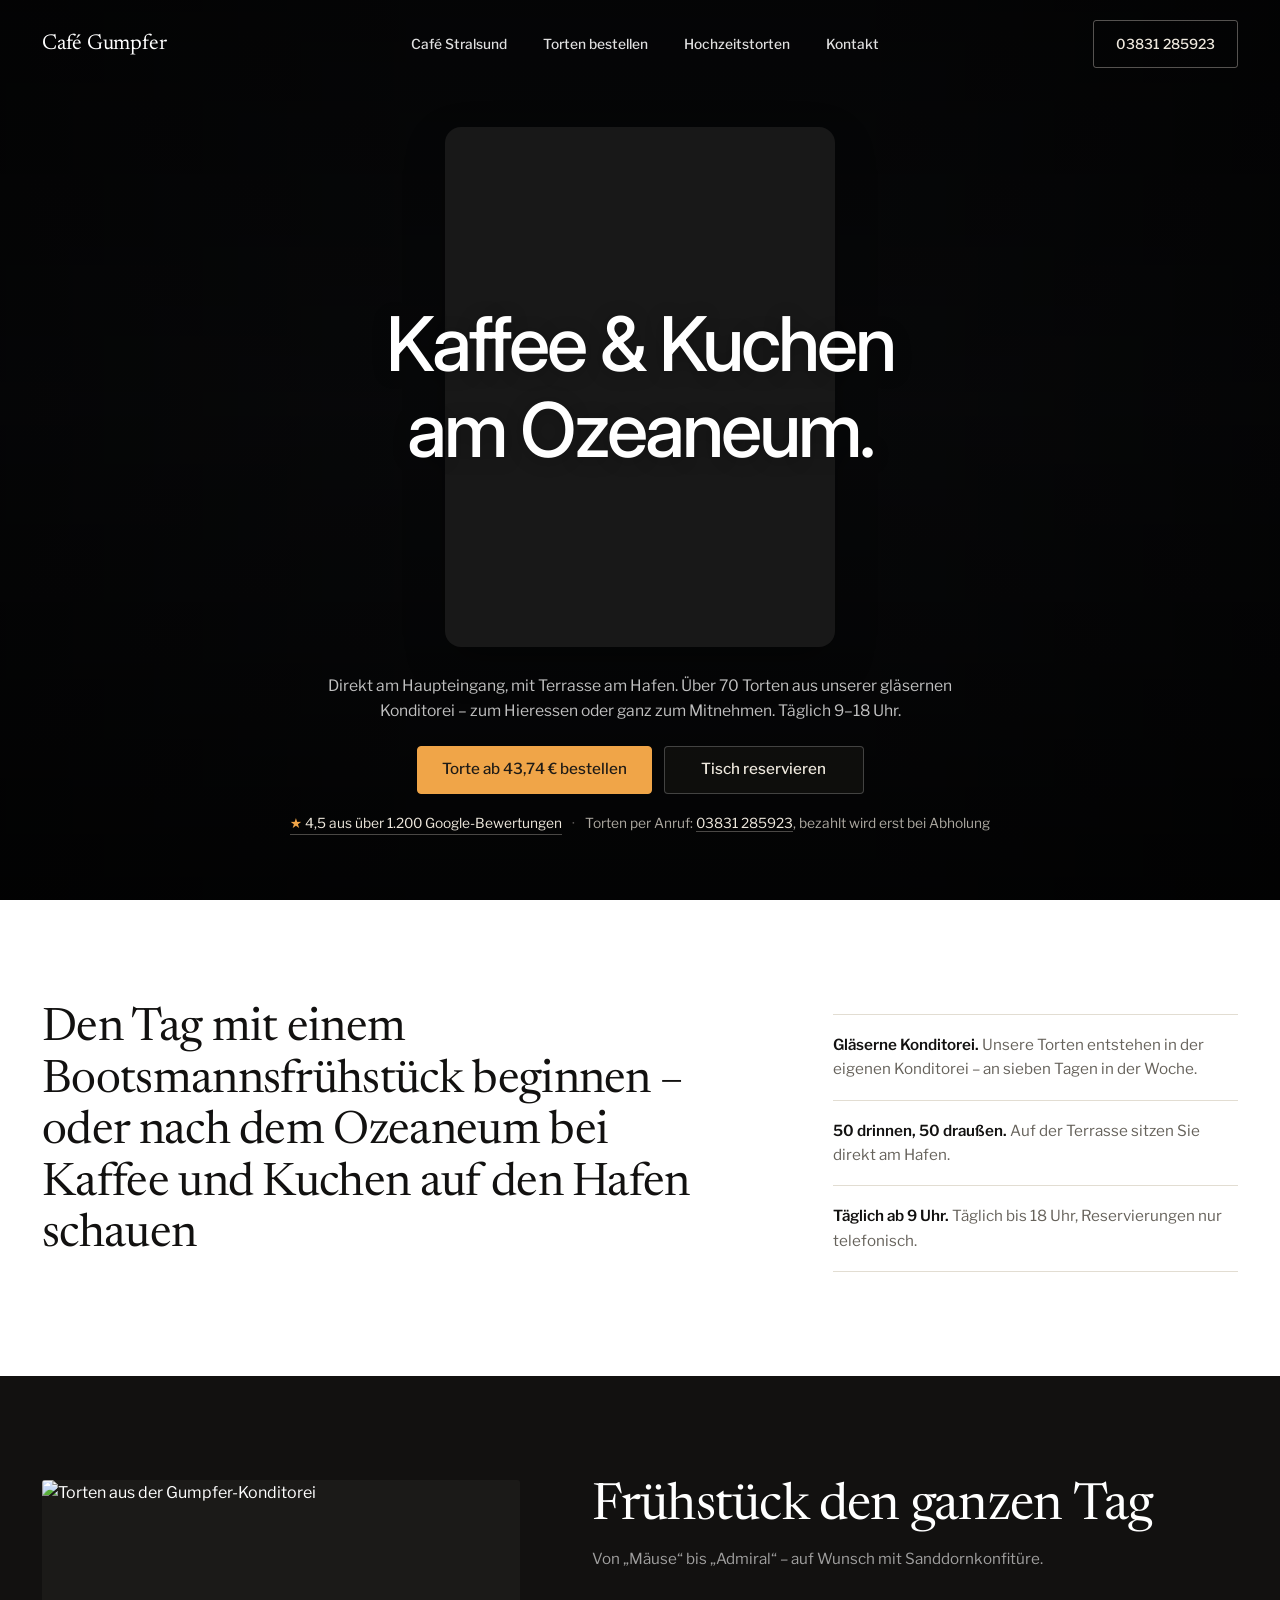
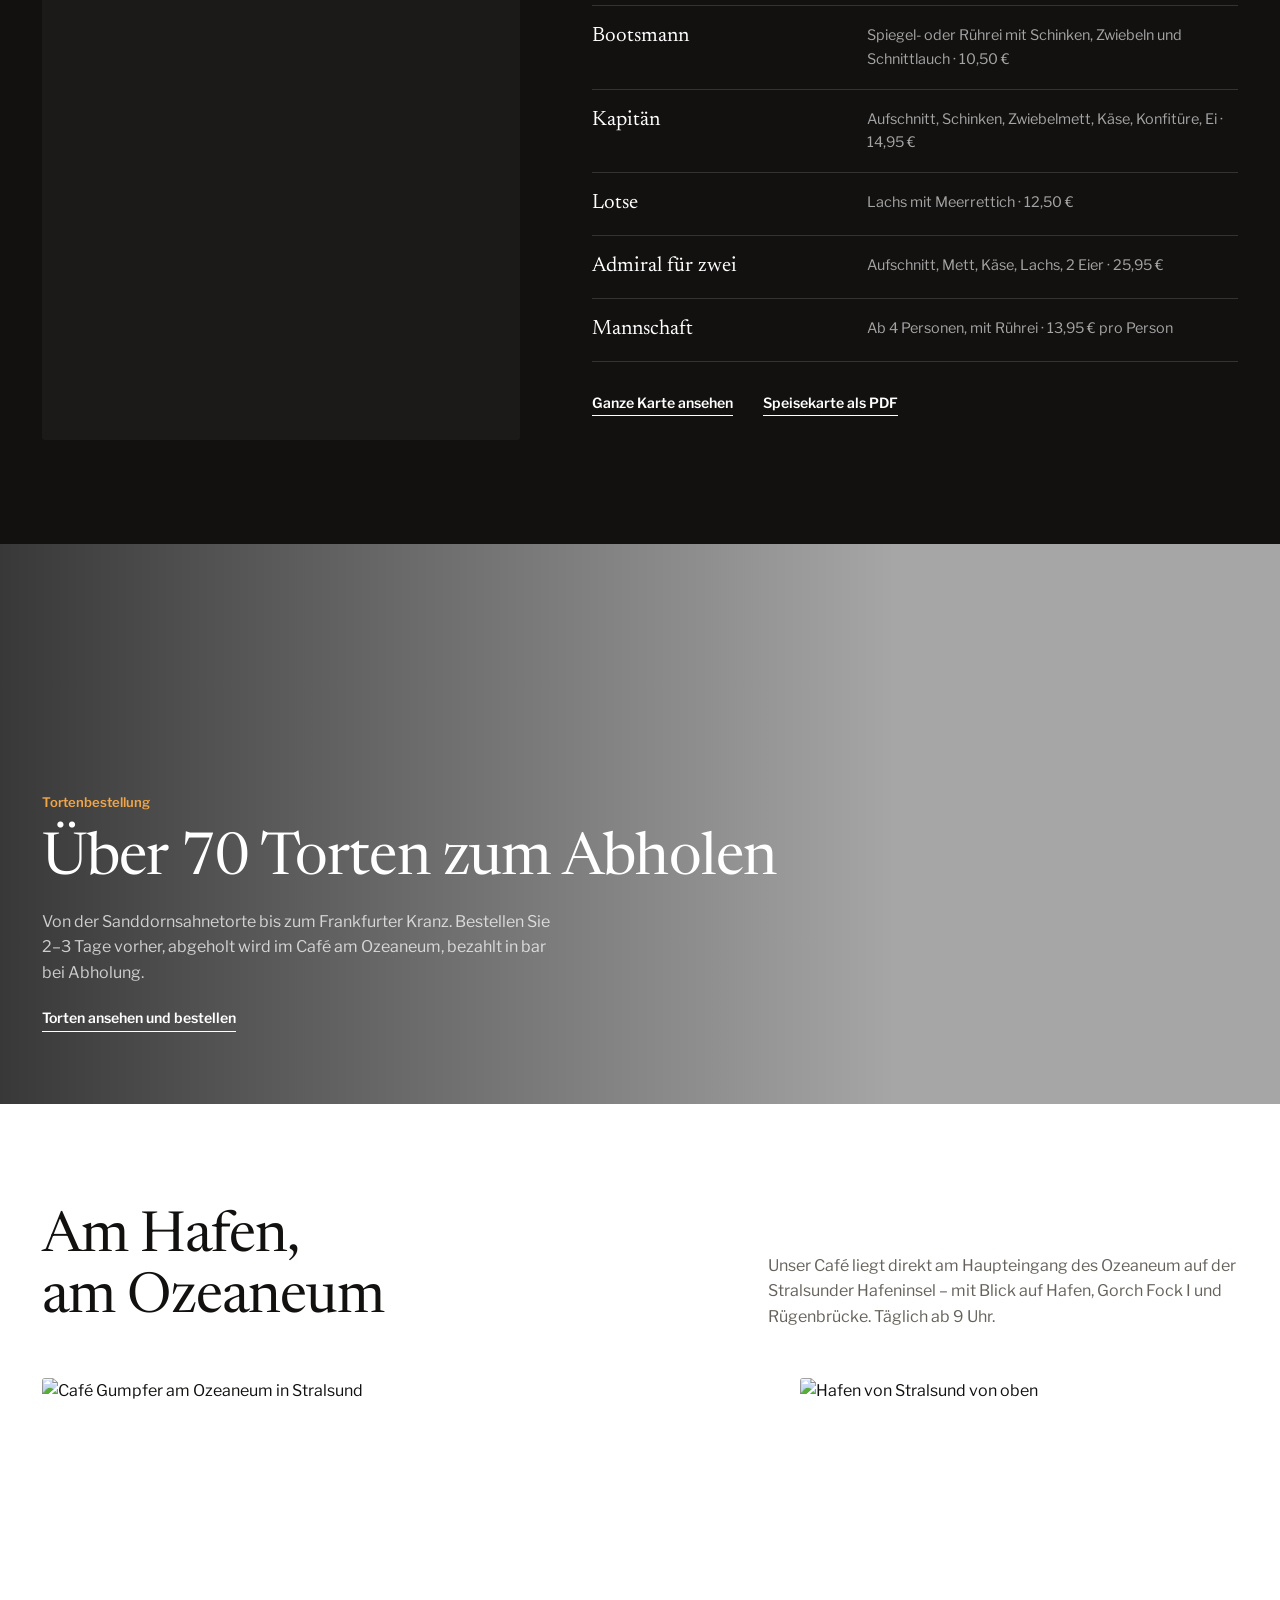
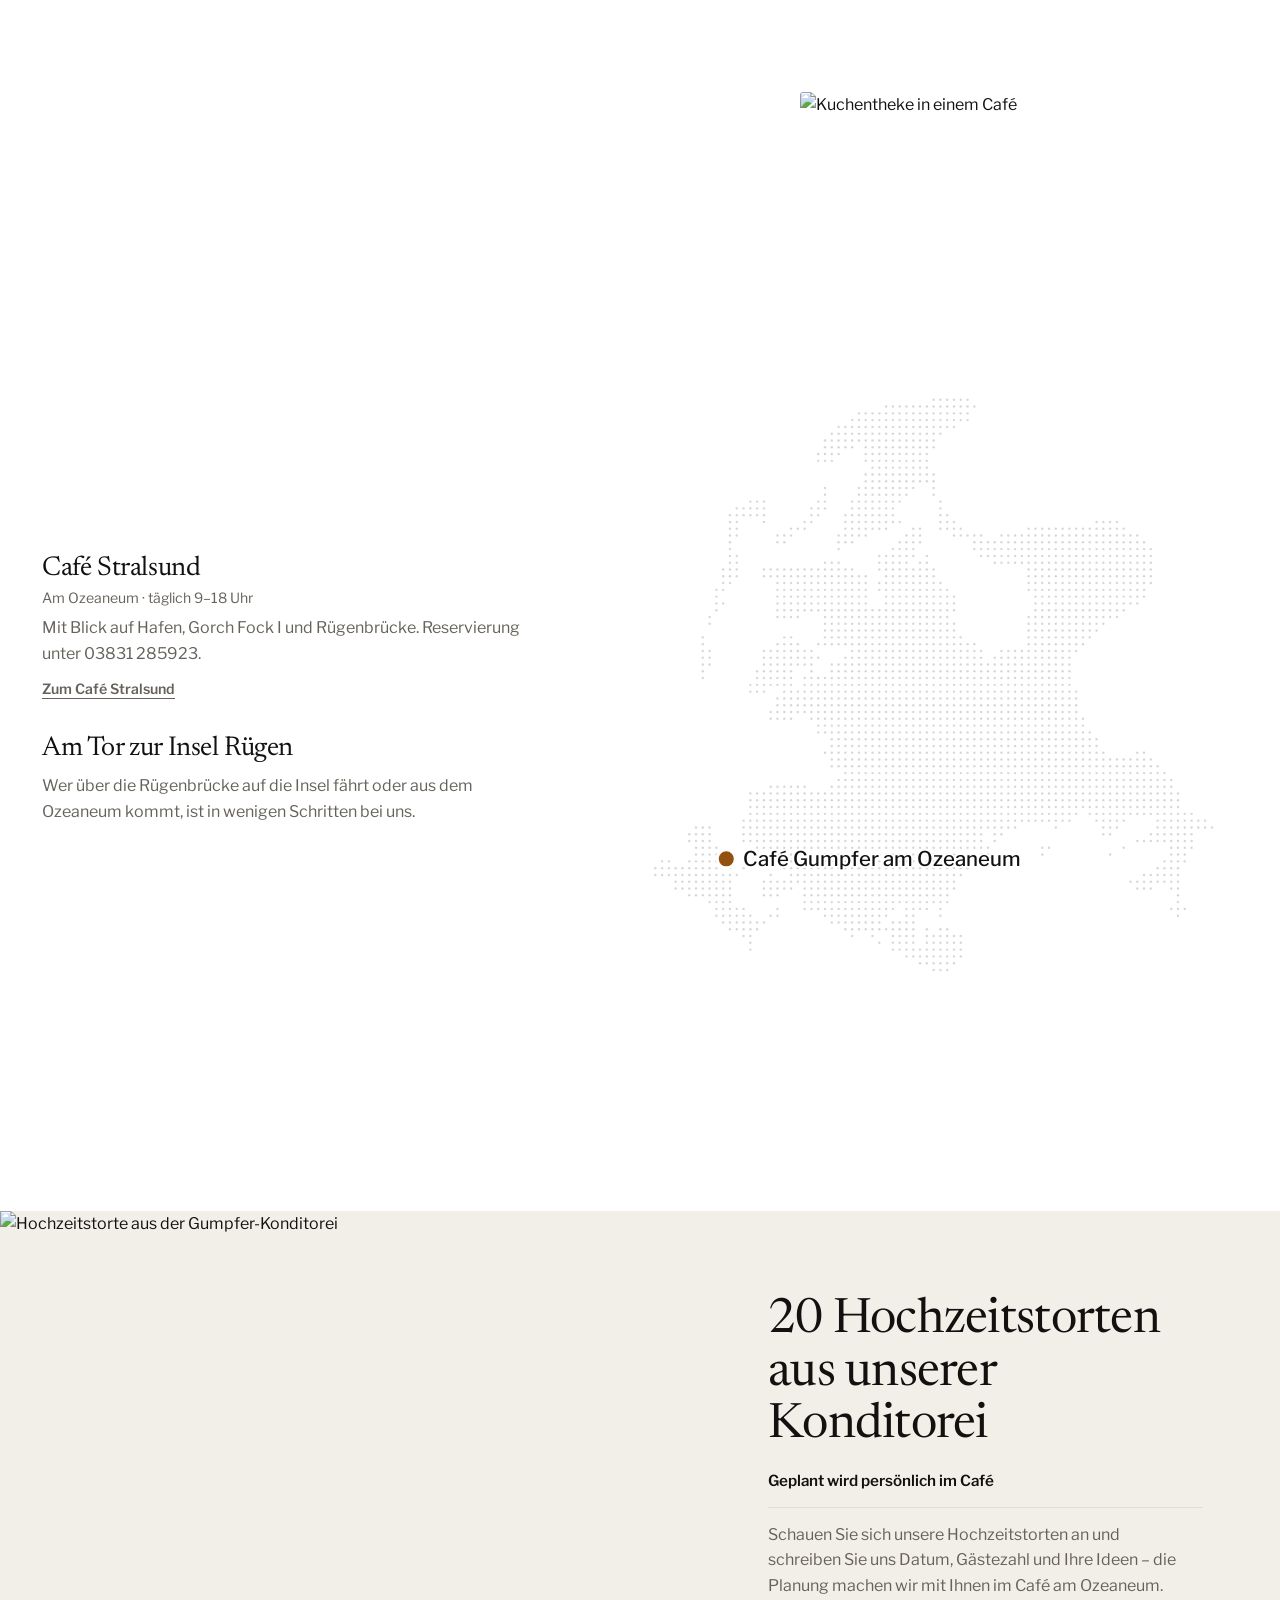
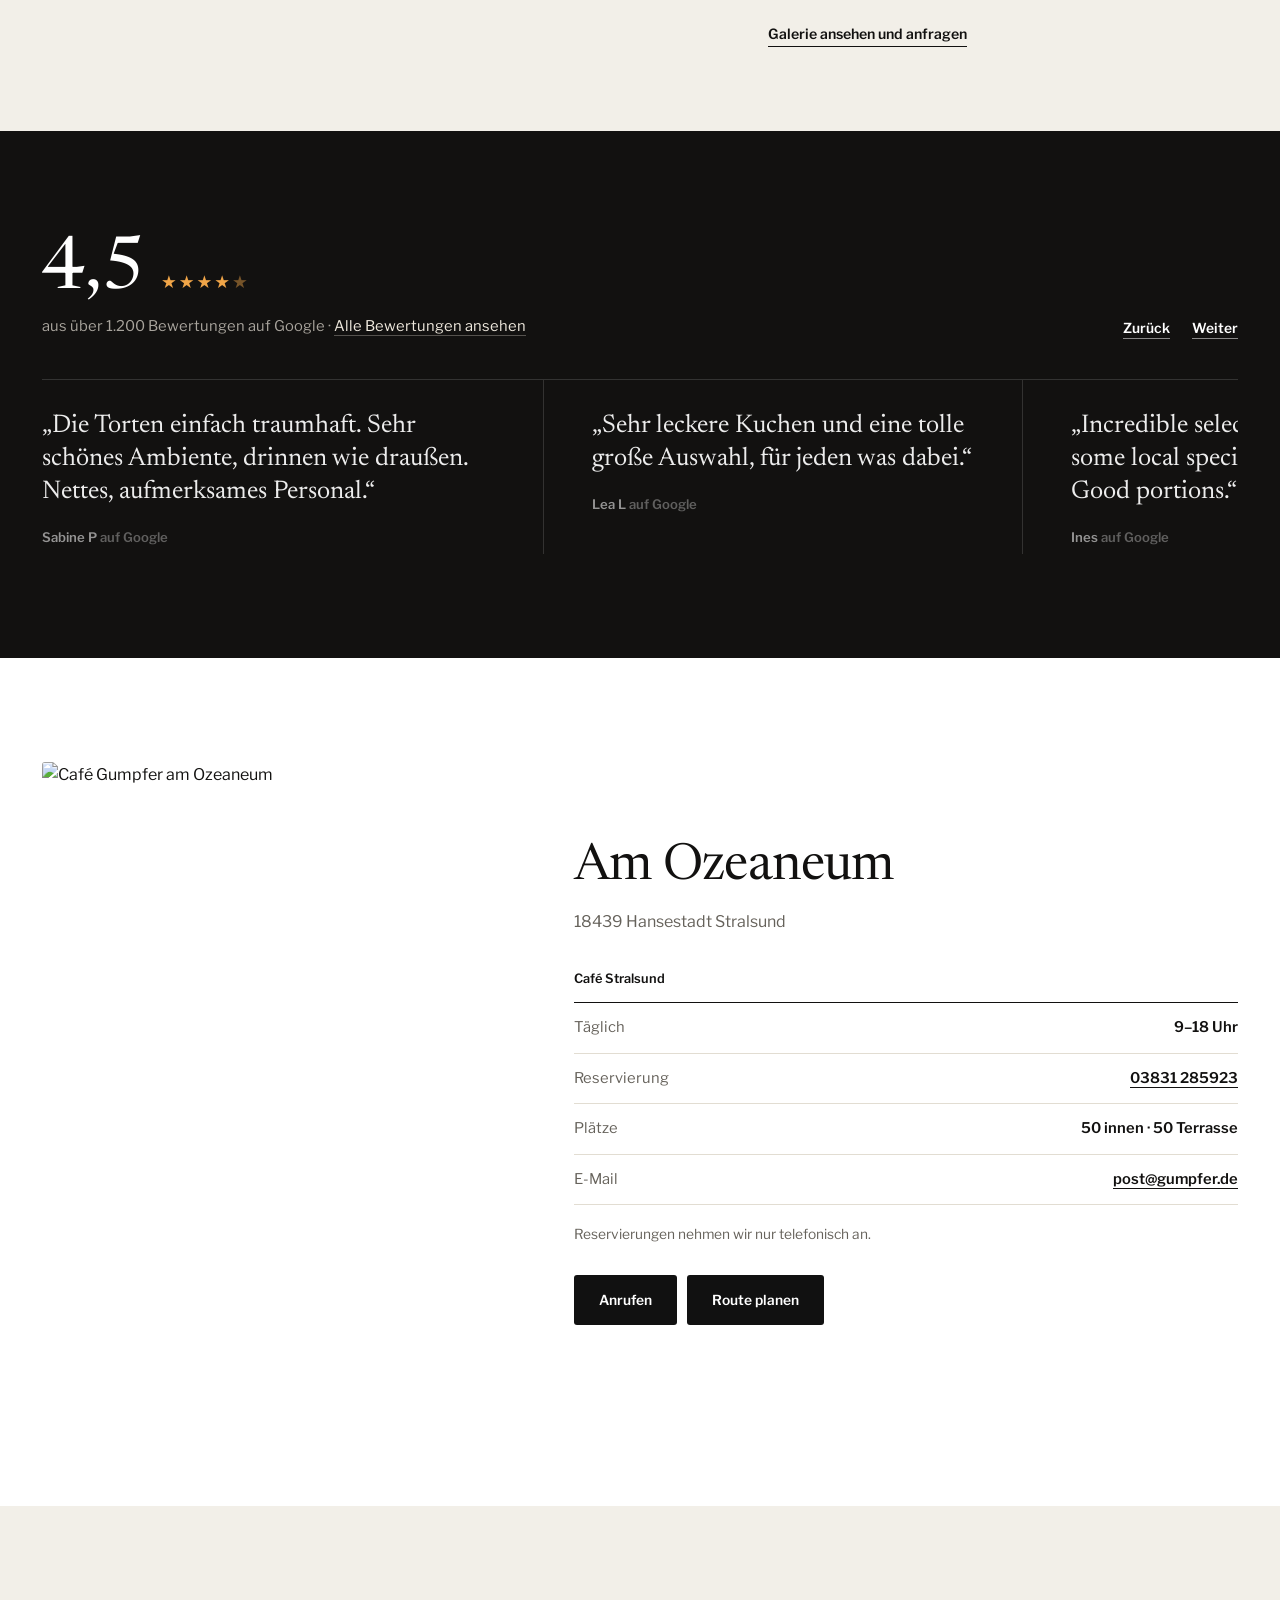
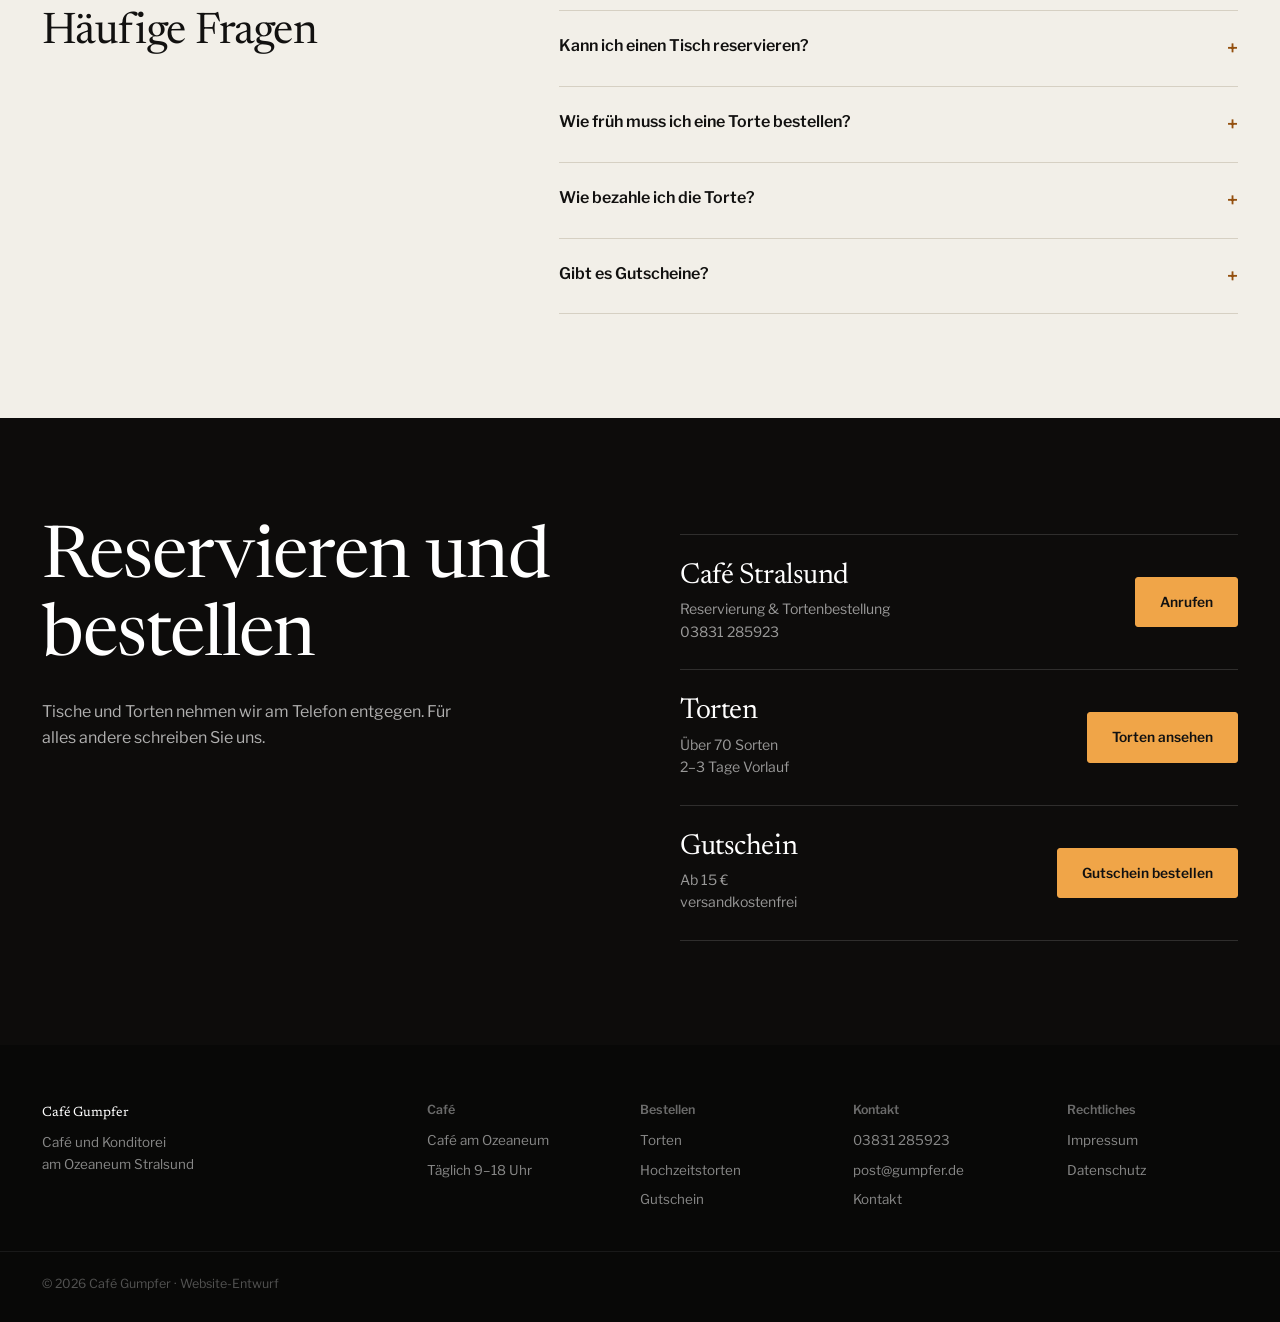
==== commit 6813975c: "Startseite: Stockfotos für Tortenbereich und Café-Abschnitt - Tortenbereich: Pexels-Foto Tortenstück" ====
--- a/index.html
+++ b/index.html
@@ -42,7 +42,7 @@
       <div class="hero-inner" data-enter>
         <div class="hero-stage">
           <figure class="hero-video-card">
-            <video class="hero-video" muted autoplay playsinline preload="auto" poster="https://images.pexels.com/videos/8015066/pexels-photo-8015066.jpeg?auto=compress&cs=tinysrgb&w=900" aria-label="Tortenstück auf dem Teller, Torte wird angeschnitten, Gebäckvitrine, Schokotorte mit Beeren, Sahnetorte wird eingestrichen und verziert" data-playlist="https://videos.pexels.com/video-files/8015066/8015066-hd_1080_1920_25fps.mp4,https://videos.pexels.com/video-files/3198245/3198245-hd_1080_1920_25fps.mp4,https://videos.pexels.com/video-files/35872521/15213487_1080_1920_30fps.mp4,https://videos.pexels.com/video-files/28037364/12289090_1440_2560_30fps.mp4,https://videos.pexels.com/video-files/8477792/8477792-hd_1080_1920_24fps.mp4,https://videos.pexels.com/video-files/10238452/10238452-hd_1080_1920_30fps.mp4">
+            <video class="hero-video" muted autoplay playsinline preload="auto" poster="https://images.pexels.com/videos/8015066/abstract-art-balloons-beautiful-8015066.jpeg?auto=compress&cs=tinysrgb&w=900" aria-label="Tortenstück auf dem Teller, Torte wird angeschnitten, Gebäckvitrine, Schokotorte mit Beeren, Sahnetorte wird eingestrichen und verziert" data-playlist="https://videos.pexels.com/video-files/8015066/8015066-hd_1080_1920_25fps.mp4,https://videos.pexels.com/video-files/3198245/3198245-hd_1080_1920_25fps.mp4,https://videos.pexels.com/video-files/35872521/15213487_1080_1920_30fps.mp4,https://videos.pexels.com/video-files/28037364/12289090_1440_2560_30fps.mp4,https://videos.pexels.com/video-files/8477792/8477792-hd_1080_1920_24fps.mp4,https://videos.pexels.com/video-files/10238452/10238452-hd_1080_1920_30fps.mp4">
               <source src="https://videos.pexels.com/video-files/8015066/8015066-hd_1080_1920_25fps.mp4" type="video/mp4">
             </video>
           </figure>
@@ -113,8 +113,8 @@
       </div>
       <div class="about-gallery">
         <img class="about-big" src="https://www.gumpfer.de/wp-content/uploads/2019/04/stralsund.jpg" alt="Café Gumpfer am Ozeaneum in Stralsund" loading="lazy">
-        <img class="about-side cutout" src="https://www.gumpfer.de/wp-content/uploads/2019/05/Ostseewelle.jpg" alt="Torte Ostseewelle" loading="lazy">
-        <img class="about-low cutout" src="https://www.gumpfer.de/wp-content/uploads/2019/05/Herrentorte.jpg" alt="Herrentorte" loading="lazy">
+        <img class="about-side" src="https://images.pexels.com/photos/753872/pexels-photo-753872.jpeg?auto=compress&cs=tinysrgb&w=1000" alt="Hafen von Stralsund von oben" loading="lazy">
+        <img class="about-low" src="https://images.pexels.com/photos/11374681/pexels-photo-11374681.jpeg?auto=compress&cs=tinysrgb&w=900" alt="Kuchentheke in einem Café" loading="lazy">
       </div>
       <div class="area wrap" data-area>
         <div class="area__copy">
--- a/assets/css/styles.css
+++ b/assets/css/styles.css
@@ -98,7 +98,7 @@
 .photo-cta-label{font-size:.82rem;font-weight:600;color:var(--gold);margin-bottom:16px}
 .photo-cta-inner h2{font-size:clamp(2.3rem,4.6vw,4.2rem);max-width:820px;margin-bottom:16px}
 .photo-cta-inner p:not(.photo-cta-label){color:rgba(255,255,255,.74);max-width:520px}
-.cta-award .photo-cta-bg{background-image:url('https://images.pexels.com/videos/10238452/pexels-photo-10238452.jpeg?auto=compress&cs=tinysrgb&w=1800');background-position:center 55%}
+.cta-award .photo-cta-bg{background-image:url('https://images.pexels.com/photos/907142/pexels-photo-907142.jpeg?auto=compress&cs=tinysrgb&w=1800');background-position:center 55%}
 
 /* Erleben */
 .about{background:#fff}
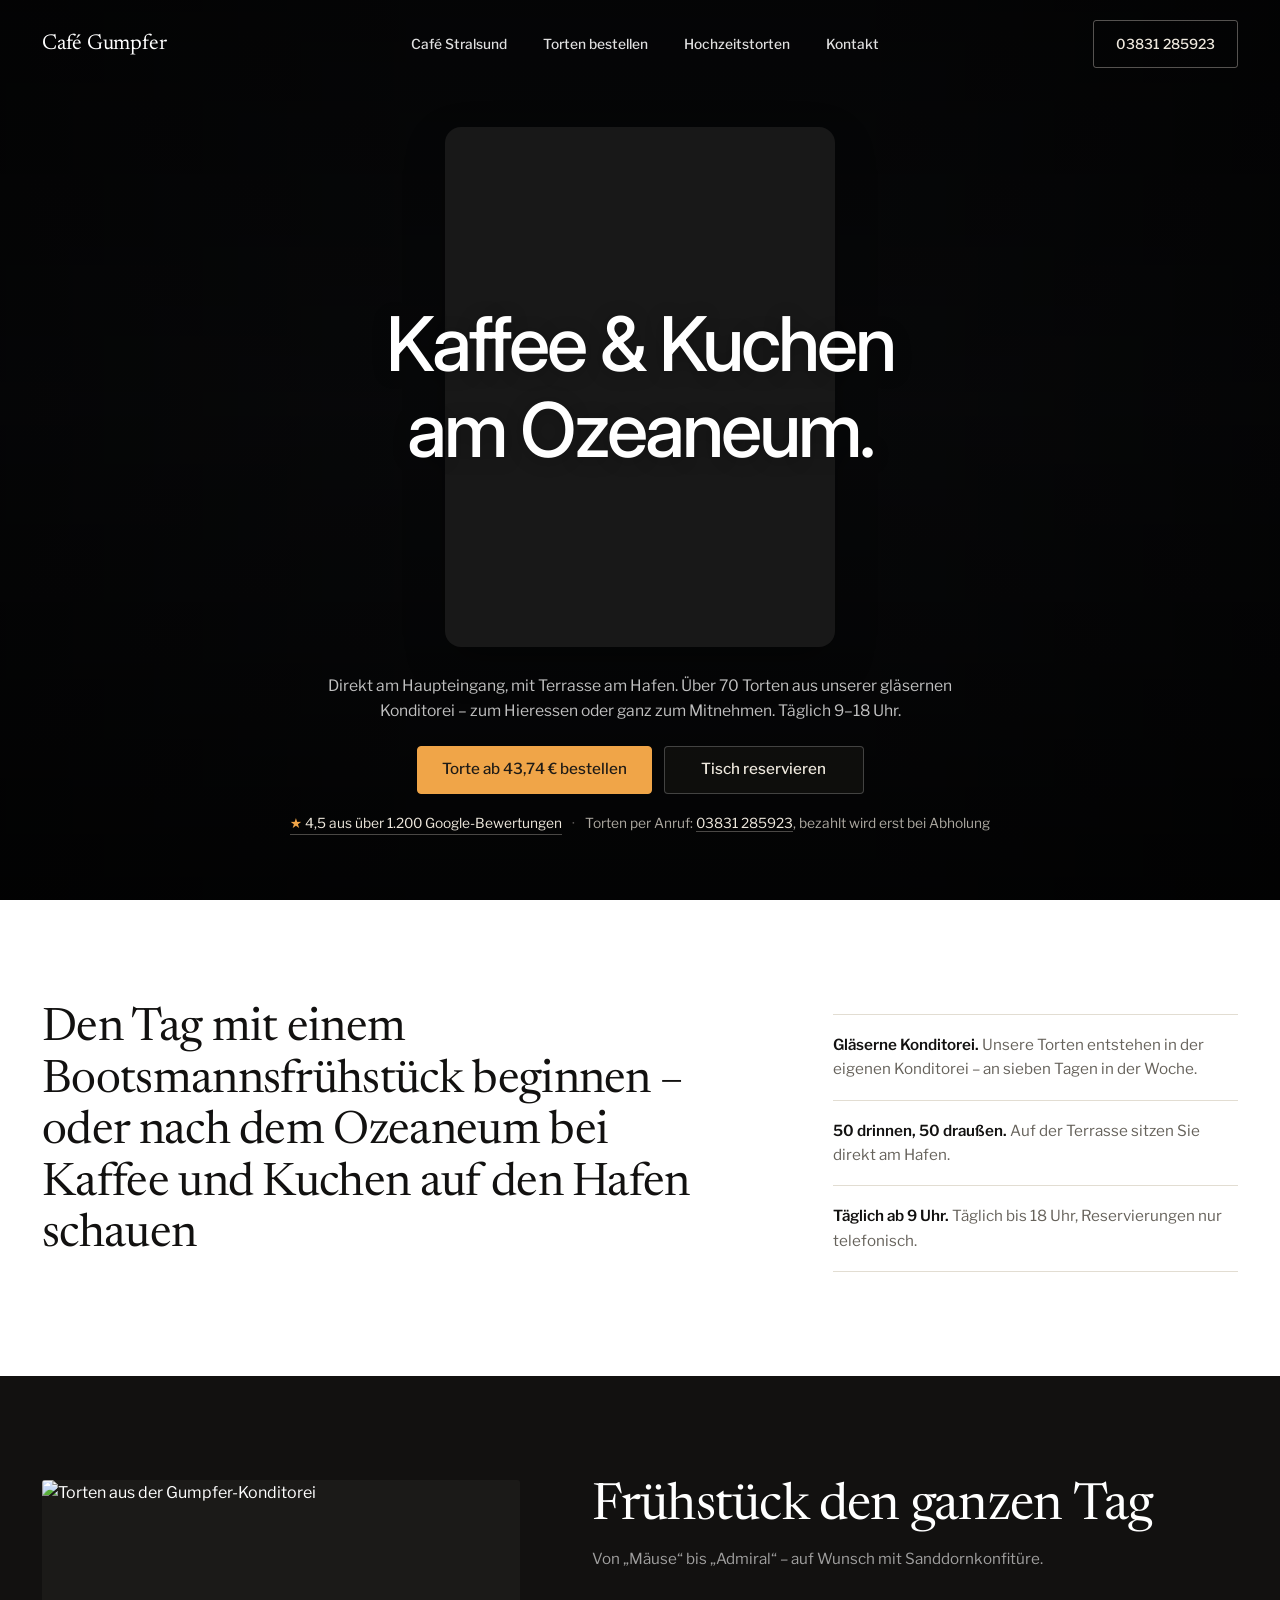
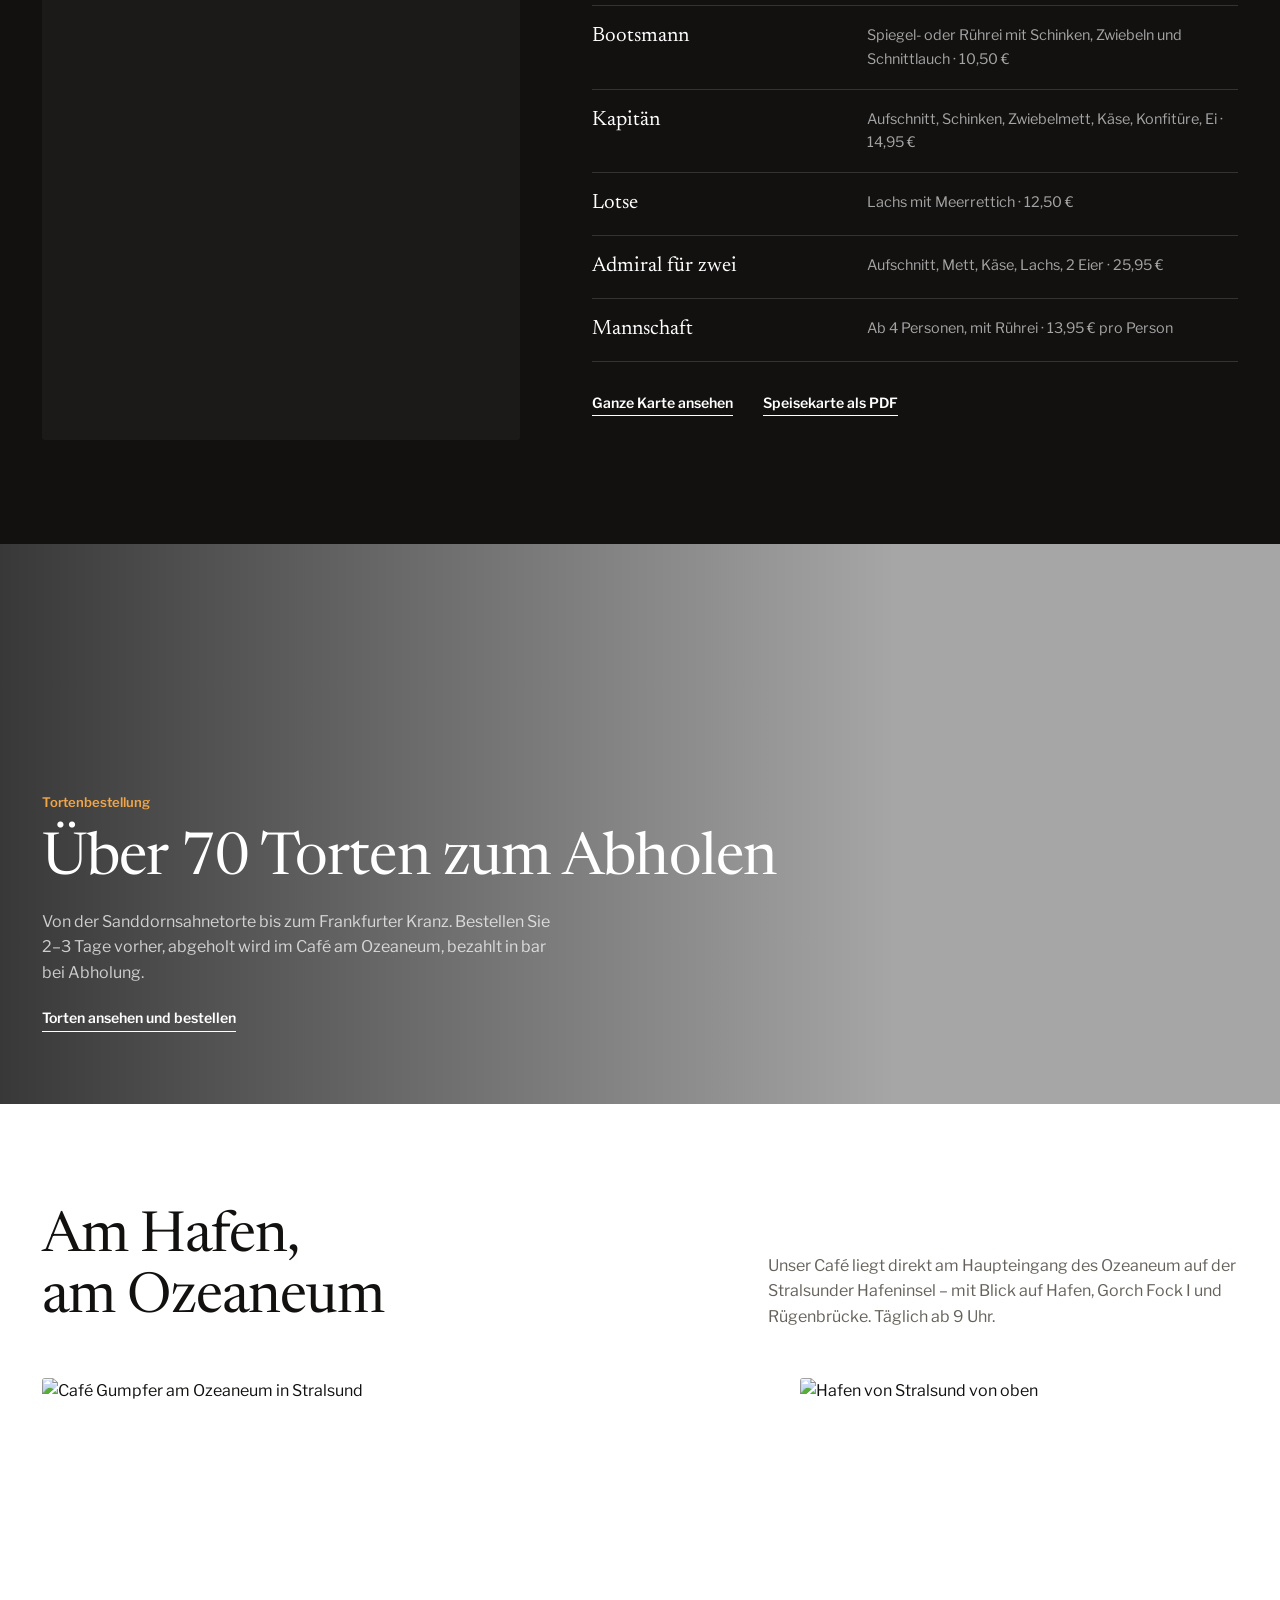
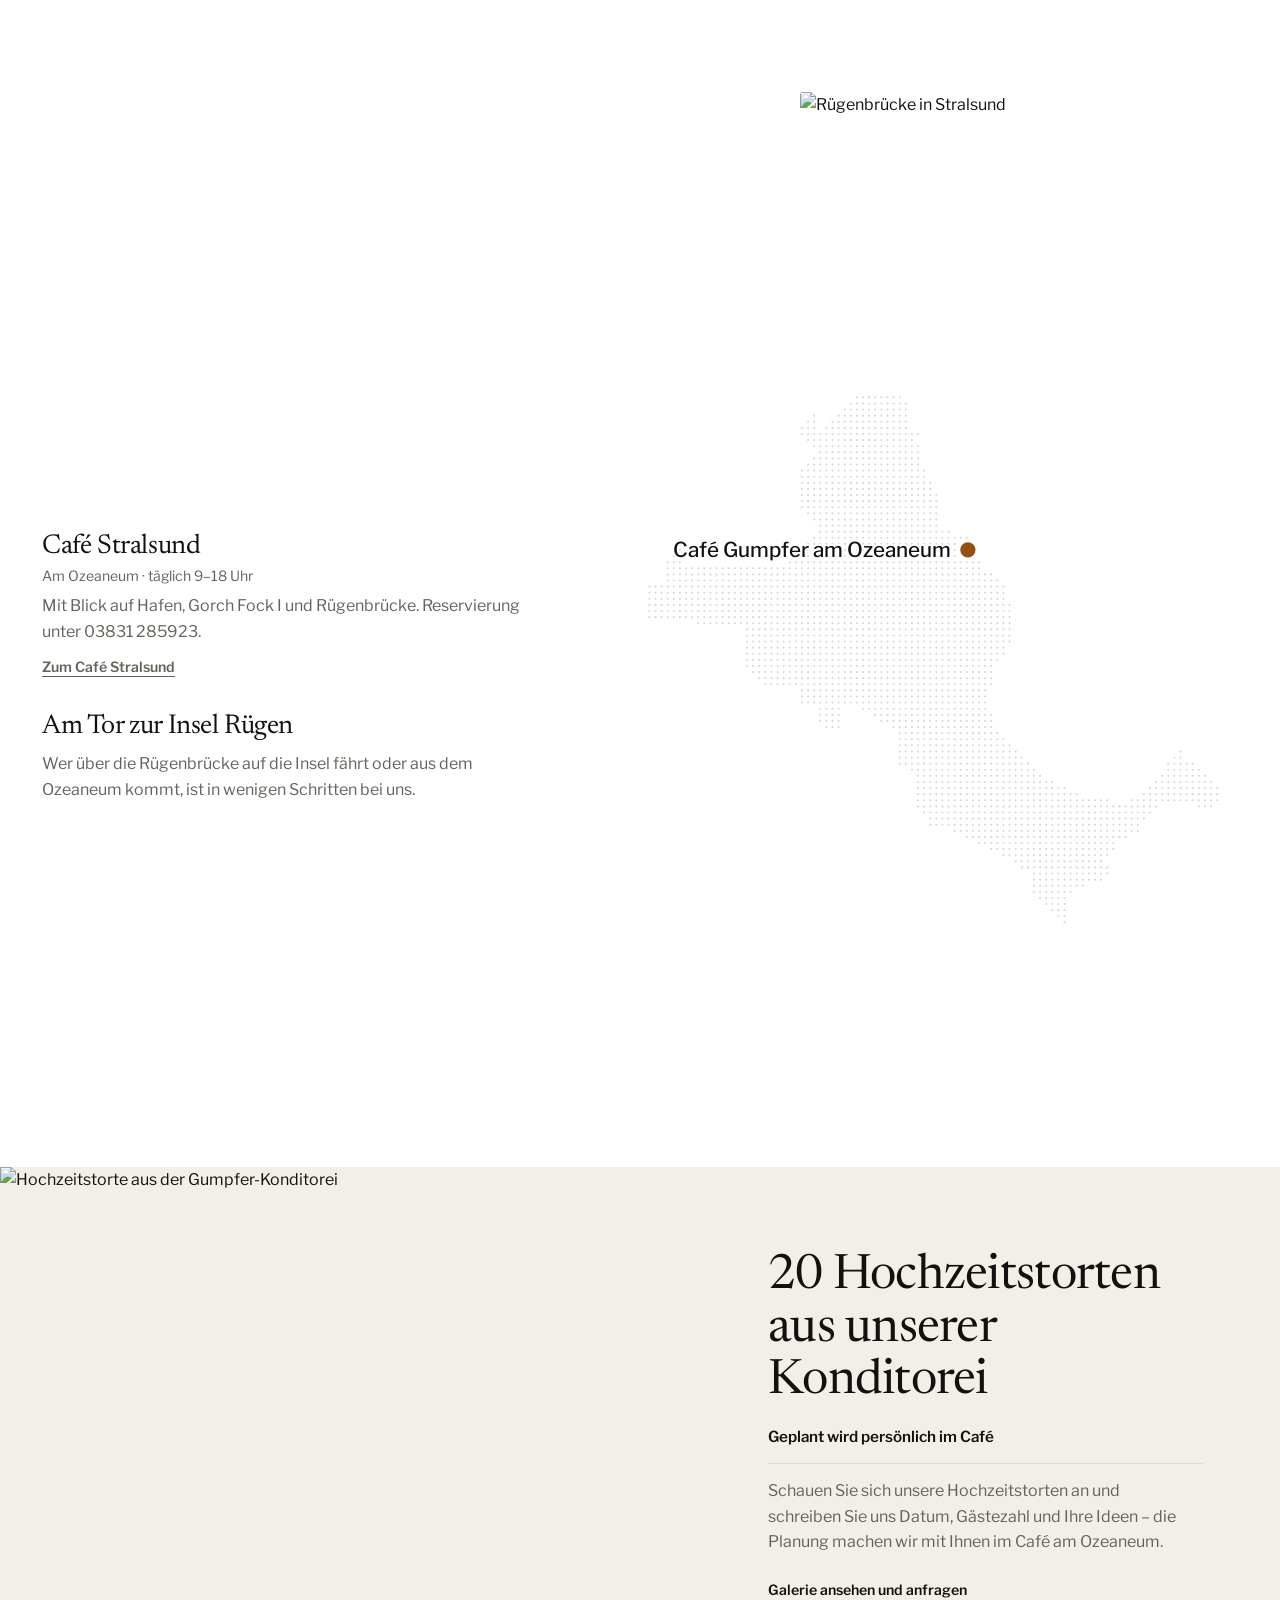
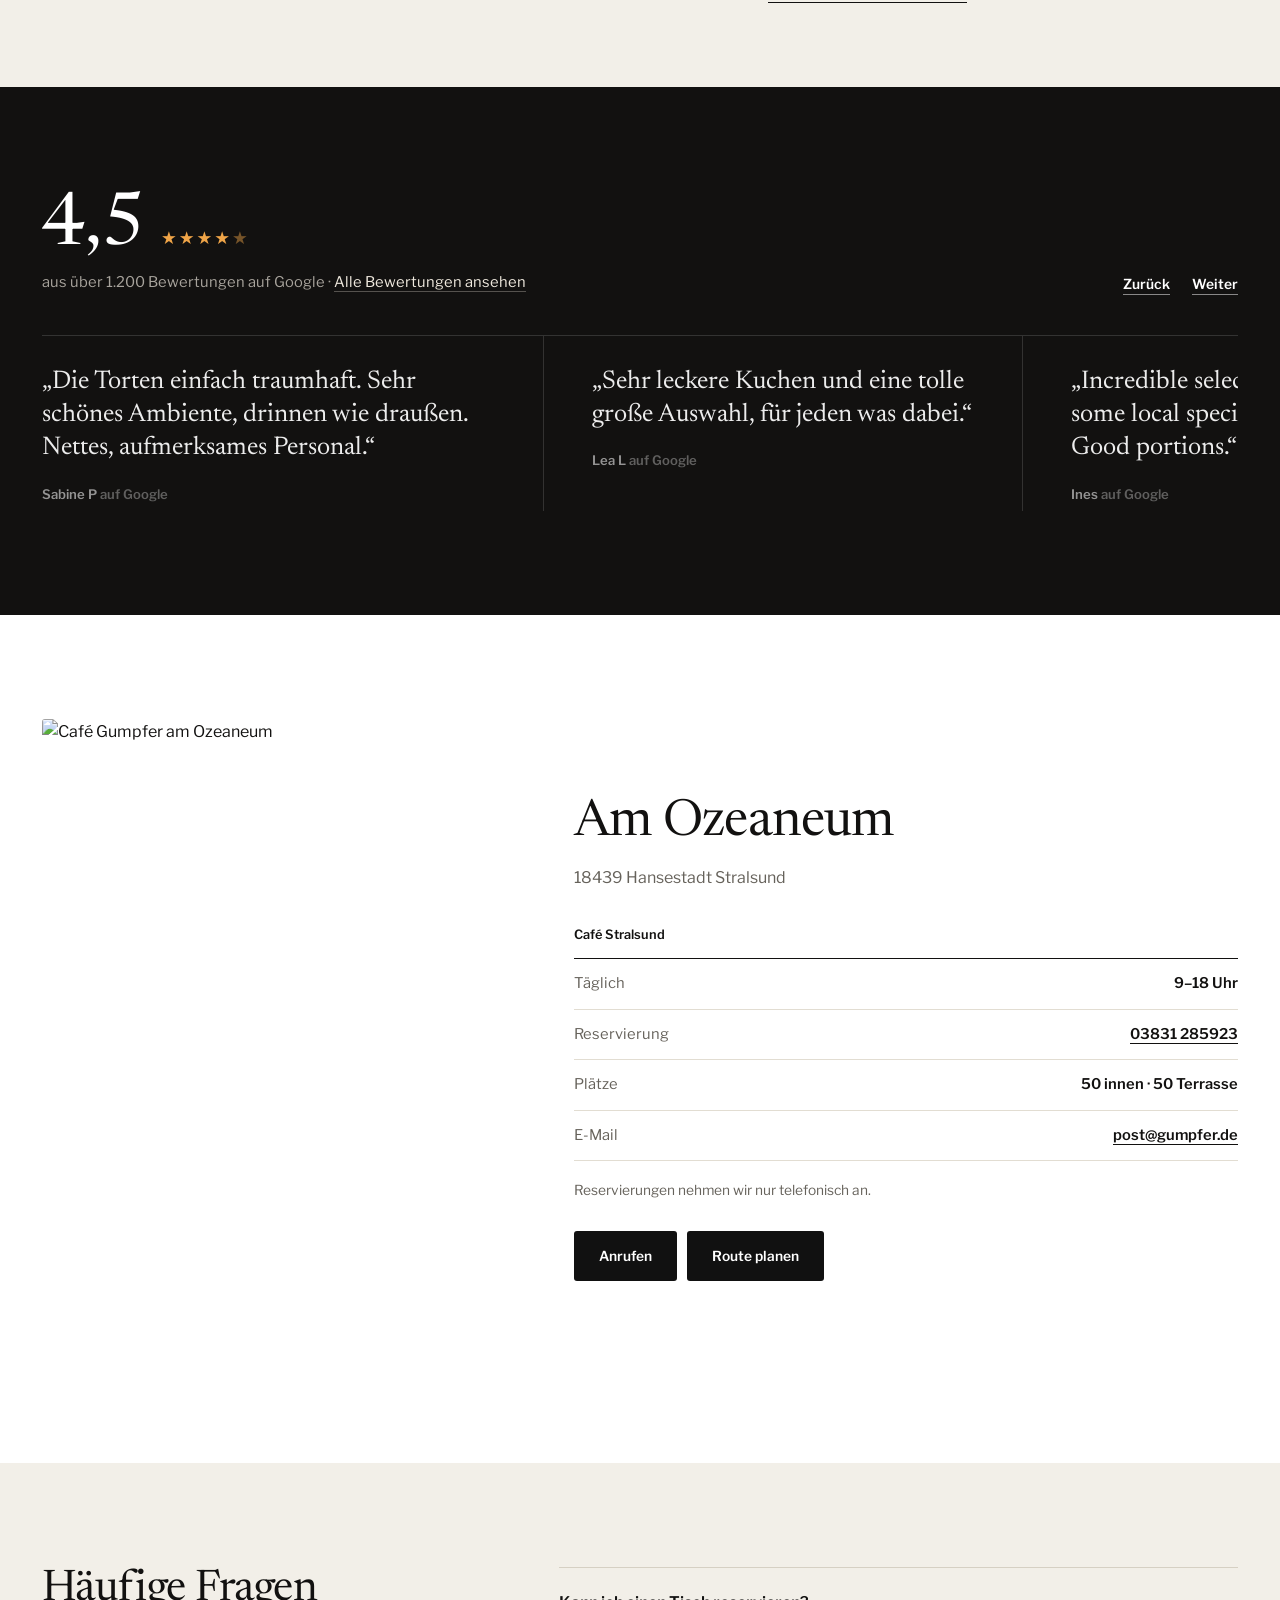
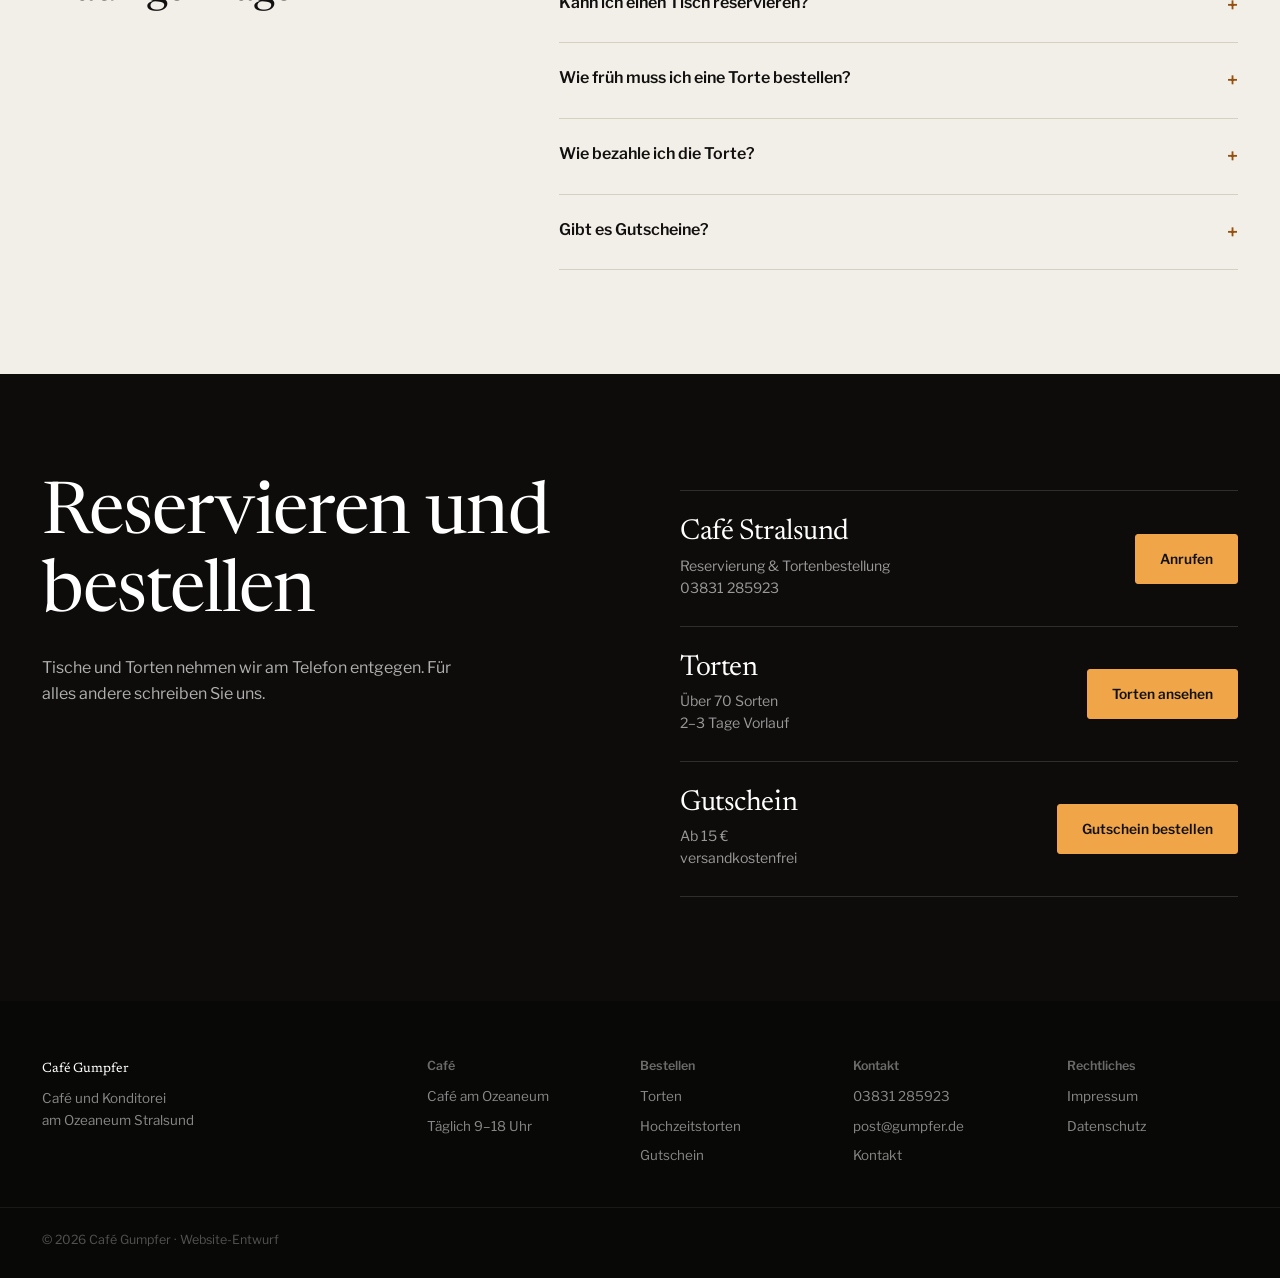
==== commit 27621e47: "Punktkarte zeigt Stralsund, Café-Abschnitt mit Stralsund-Fotos - Punktkarte: Stadtgebiet Stralsund s" ====
--- a/index.html
+++ b/index.html
@@ -114,7 +114,7 @@
       <div class="about-gallery">
         <img class="about-big" src="https://www.gumpfer.de/wp-content/uploads/2019/04/stralsund.jpg" alt="Café Gumpfer am Ozeaneum in Stralsund" loading="lazy">
         <img class="about-side" src="https://images.pexels.com/photos/753872/pexels-photo-753872.jpeg?auto=compress&cs=tinysrgb&w=1000" alt="Hafen von Stralsund von oben" loading="lazy">
-        <img class="about-low" src="https://images.pexels.com/photos/11374681/pexels-photo-11374681.jpeg?auto=compress&cs=tinysrgb&w=900" alt="Kuchentheke in einem Café" loading="lazy">
+        <img class="about-low" src="https://images.pexels.com/photos/915697/pexels-photo-915697.jpeg?auto=compress&cs=tinysrgb&w=900" alt="Rügenbrücke in Stralsund" loading="lazy">
       </div>
       <div class="area wrap" data-area>
         <div class="area__copy">
@@ -124,12 +124,12 @@
           <h3>Am Tor zur Insel Rügen</h3>
           <p>Wer über die Rügenbrücke auf die Insel fährt oder aus dem Ozeaneum kommt, ist in wenigen Schritten bei uns.</p>
         </div>
-        <div class="area__map"><svg class="dotmap" viewBox="0 0 800 822" role="img" aria-labelledby="dotmap-title" xmlns="http://www.w3.org/2000/svg">
-<title id="dotmap-title">Cafés: Café Gumpfer am Ozeaneum</title>
-<g class="dm-dots"><circle cx="400.5" cy="31.5" r="1.6"/><circle cx="409.5" cy="31.5" r="1.6"/><circle cx="418.5" cy="31.5" r="1.6"/><circle cx="427.5" cy="31.5" r="1.6"/><circle cx="436.5" cy="31.5" r="1.6"/><circle cx="445.5" cy="31.5" r="1.6"/><circle cx="337.5" cy="40.5" r="1.6"/><circle cx="346.5" cy="40.5" r="1.6"/><circle cx="355.5" cy="40.5" r="1.6"/><circle cx="364.5" cy="40.5" r="1.6"/><circle cx="373.5" cy="40.5" r="1.6"/><circle cx="382.5" cy="40.5" r="1.6"/><circle cx="391.5" cy="40.5" r="1.6"/><circle cx="400.5" cy="40.5" r="1.6"/><circle cx="409.5" cy="40.5" r="1.6"/><circle cx="418.5" cy="40.5" r="1.6"/><circle cx="427.5" cy="40.5" r="1.6"/><circle cx="436.5" cy="40.5" r="1.6"/><circle cx="445.5" cy="40.5" r="1.6"/><circle cx="454.5" cy="40.5" r="1.6"/><circle cx="301.5" cy="49.5" r="1.6"/><circle cx="310.5" cy="49.5" r="1.6"/><circle cx="319.5" cy="49.5" r="1.6"/><circle cx="328.5" cy="49.5" r="1.6"/><circle cx="337.5" cy="49.5" r="1.6"/><circle cx="346.5" cy="49.5" r="1.6"/><circle cx="355.5" cy="49.5" r="1.6"/><circle cx="364.5" cy="49.5" r="1.6"/><circle cx="373.5" cy="49.5" r="1.6"/><circle cx="382.5" cy="49.5" r="1.6"/><circle cx="391.5" cy="49.5" r="1.6"/><circle cx="400.5" cy="49.5" r="1.6"/><circle cx="409.5" cy="49.5" r="1.6"/><circle cx="418.5" cy="49.5" r="1.6"/><circle cx="427.5" cy="49.5" r="1.6"/><circle cx="436.5" cy="49.5" r="1.6"/><circle cx="445.5" cy="49.5" r="1.6"/><circle cx="292.5" cy="58.5" r="1.6"/><circle cx="301.5" cy="58.5" r="1.6"/><circle cx="310.5" cy="58.5" r="1.6"/><circle cx="319.5" cy="58.5" r="1.6"/><circle cx="328.5" cy="58.5" r="1.6"/><circle cx="337.5" cy="58.5" r="1.6"/><circle cx="346.5" cy="58.5" r="1.6"/><circle cx="355.5" cy="58.5" r="1.6"/><circle cx="364.5" cy="58.5" r="1.6"/><circle cx="373.5" cy="58.5" r="1.6"/><circle cx="382.5" cy="58.5" r="1.6"/><circle cx="391.5" cy="58.5" r="1.6"/><circle cx="400.5" cy="58.5" r="1.6"/><circle cx="409.5" cy="58.5" r="1.6"/><circle cx="418.5" cy="58.5" r="1.6"/><circle cx="427.5" cy="58.5" r="1.6"/><circle cx="436.5" cy="58.5" r="1.6"/><circle cx="445.5" cy="58.5" r="1.6"/><circle cx="274.5" cy="67.5" r="1.6"/><circle cx="283.5" cy="67.5" r="1.6"/><circle cx="292.5" cy="67.5" r="1.6"/><circle cx="301.5" cy="67.5" r="1.6"/><circle cx="310.5" cy="67.5" r="1.6"/><circle cx="319.5" cy="67.5" r="1.6"/><circle cx="328.5" cy="67.5" r="1.6"/><circle cx="337.5" cy="67.5" r="1.6"/><circle cx="346.5" cy="67.5" r="1.6"/><circle cx="355.5" cy="67.5" r="1.6"/><circle cx="364.5" cy="67.5" r="1.6"/><circle cx="373.5" cy="67.5" r="1.6"/><circle cx="382.5" cy="67.5" r="1.6"/><circle cx="391.5" cy="67.5" r="1.6"/><circle cx="400.5" cy="67.5" r="1.6"/><circle cx="409.5" cy="67.5" r="1.6"/><circle cx="418.5" cy="67.5" r="1.6"/><circle cx="427.5" cy="67.5" r="1.6"/><circle cx="265.5" cy="76.5" r="1.6"/><circle cx="274.5" cy="76.5" r="1.6"/><circle cx="283.5" cy="76.5" r="1.6"/><circle cx="292.5" cy="76.5" r="1.6"/><circle cx="301.5" cy="76.5" r="1.6"/><circle cx="310.5" cy="76.5" r="1.6"/><circle cx="319.5" cy="76.5" r="1.6"/><circle cx="328.5" cy="76.5" r="1.6"/><circle cx="337.5" cy="76.5" r="1.6"/><circle cx="346.5" cy="76.5" r="1.6"/><circle cx="355.5" cy="76.5" r="1.6"/><circle cx="364.5" cy="76.5" r="1.6"/><circle cx="373.5" cy="76.5" r="1.6"/><circle cx="382.5" cy="76.5" r="1.6"/><circle cx="391.5" cy="76.5" r="1.6"/><circle cx="400.5" cy="76.5" r="1.6"/><circle cx="409.5" cy="76.5" r="1.6"/><circle cx="256.5" cy="85.5" r="1.6"/><circle cx="265.5" cy="85.5" r="1.6"/><circle cx="274.5" cy="85.5" r="1.6"/><circle cx="283.5" cy="85.5" r="1.6"/><circle cx="292.5" cy="85.5" r="1.6"/><circle cx="301.5" cy="85.5" r="1.6"/><circle cx="310.5" cy="85.5" r="1.6"/><circle cx="319.5" cy="85.5" r="1.6"/><circle cx="328.5" cy="85.5" r="1.6"/><circle cx="337.5" cy="85.5" r="1.6"/><circle cx="346.5" cy="85.5" r="1.6"/><circle cx="355.5" cy="85.5" r="1.6"/><circle cx="364.5" cy="85.5" r="1.6"/><circle cx="373.5" cy="85.5" r="1.6"/><circle cx="382.5" cy="85.5" r="1.6"/><circle cx="391.5" cy="85.5" r="1.6"/><circle cx="400.5" cy="85.5" r="1.6"/><circle cx="256.5" cy="94.5" r="1.6"/><circle cx="265.5" cy="94.5" r="1.6"/><circle cx="274.5" cy="94.5" r="1.6"/><circle cx="283.5" cy="94.5" r="1.6"/><circle cx="292.5" cy="94.5" r="1.6"/><circle cx="310.5" cy="94.5" r="1.6"/><circle cx="319.5" cy="94.5" r="1.6"/><circle cx="328.5" cy="94.5" r="1.6"/><circle cx="337.5" cy="94.5" r="1.6"/><circle cx="346.5" cy="94.5" r="1.6"/><circle cx="355.5" cy="94.5" r="1.6"/><circle cx="364.5" cy="94.5" r="1.6"/><circle cx="373.5" cy="94.5" r="1.6"/><circle cx="382.5" cy="94.5" r="1.6"/><circle cx="391.5" cy="94.5" r="1.6"/><circle cx="400.5" cy="94.5" r="1.6"/><circle cx="247.5" cy="103.5" r="1.6"/><circle cx="256.5" cy="103.5" r="1.6"/><circle cx="265.5" cy="103.5" r="1.6"/><circle cx="274.5" cy="103.5" r="1.6"/><circle cx="310.5" cy="103.5" r="1.6"/><circle cx="319.5" cy="103.5" r="1.6"/><circle cx="328.5" cy="103.5" r="1.6"/><circle cx="337.5" cy="103.5" r="1.6"/><circle cx="346.5" cy="103.5" r="1.6"/><circle cx="355.5" cy="103.5" r="1.6"/><circle cx="364.5" cy="103.5" r="1.6"/><circle cx="373.5" cy="103.5" r="1.6"/><circle cx="382.5" cy="103.5" r="1.6"/><circle cx="391.5" cy="103.5" r="1.6"/><circle cx="247.5" cy="112.5" r="1.6"/><circle cx="256.5" cy="112.5" r="1.6"/><circle cx="265.5" cy="112.5" r="1.6"/><circle cx="310.5" cy="112.5" r="1.6"/><circle cx="319.5" cy="112.5" r="1.6"/><circle cx="328.5" cy="112.5" r="1.6"/><circle cx="337.5" cy="112.5" r="1.6"/><circle cx="346.5" cy="112.5" r="1.6"/><circle cx="355.5" cy="112.5" r="1.6"/><circle cx="364.5" cy="112.5" r="1.6"/><circle cx="373.5" cy="112.5" r="1.6"/><circle cx="382.5" cy="112.5" r="1.6"/><circle cx="391.5" cy="112.5" r="1.6"/><circle cx="319.5" cy="121.5" r="1.6"/><circle cx="328.5" cy="121.5" r="1.6"/><circle cx="337.5" cy="121.5" r="1.6"/><circle cx="346.5" cy="121.5" r="1.6"/><circle cx="355.5" cy="121.5" r="1.6"/><circle cx="364.5" cy="121.5" r="1.6"/><circle cx="373.5" cy="121.5" r="1.6"/><circle cx="382.5" cy="121.5" r="1.6"/><circle cx="391.5" cy="121.5" r="1.6"/><circle cx="310.5" cy="130.5" r="1.6"/><circle cx="319.5" cy="130.5" r="1.6"/><circle cx="328.5" cy="130.5" r="1.6"/><circle cx="337.5" cy="130.5" r="1.6"/><circle cx="346.5" cy="130.5" r="1.6"/><circle cx="355.5" cy="130.5" r="1.6"/><circle cx="364.5" cy="130.5" r="1.6"/><circle cx="373.5" cy="130.5" r="1.6"/><circle cx="382.5" cy="130.5" r="1.6"/><circle cx="391.5" cy="130.5" r="1.6"/><circle cx="400.5" cy="130.5" r="1.6"/><circle cx="310.5" cy="139.5" r="1.6"/><circle cx="319.5" cy="139.5" r="1.6"/><circle cx="328.5" cy="139.5" r="1.6"/><circle cx="337.5" cy="139.5" r="1.6"/><circle cx="346.5" cy="139.5" r="1.6"/><circle cx="355.5" cy="139.5" r="1.6"/><circle cx="364.5" cy="139.5" r="1.6"/><circle cx="373.5" cy="139.5" r="1.6"/><circle cx="382.5" cy="139.5" r="1.6"/><circle cx="391.5" cy="139.5" r="1.6"/><circle cx="400.5" cy="139.5" r="1.6"/><circle cx="256.5" cy="148.5" r="1.6"/><circle cx="301.5" cy="148.5" r="1.6"/><circle cx="310.5" cy="148.5" r="1.6"/><circle cx="319.5" cy="148.5" r="1.6"/><circle cx="328.5" cy="148.5" r="1.6"/><circle cx="337.5" cy="148.5" r="1.6"/><circle cx="346.5" cy="148.5" r="1.6"/><circle cx="355.5" cy="148.5" r="1.6"/><circle cx="364.5" cy="148.5" r="1.6"/><circle cx="373.5" cy="148.5" r="1.6"/><circle cx="400.5" cy="148.5" r="1.6"/><circle cx="256.5" cy="157.5" r="1.6"/><circle cx="301.5" cy="157.5" r="1.6"/><circle cx="310.5" cy="157.5" r="1.6"/><circle cx="319.5" cy="157.5" r="1.6"/><circle cx="328.5" cy="157.5" r="1.6"/><circle cx="337.5" cy="157.5" r="1.6"/><circle cx="346.5" cy="157.5" r="1.6"/><circle cx="355.5" cy="157.5" r="1.6"/><circle cx="364.5" cy="157.5" r="1.6"/><circle cx="400.5" cy="157.5" r="1.6"/><circle cx="157.5" cy="166.5" r="1.6"/><circle cx="166.5" cy="166.5" r="1.6"/><circle cx="175.5" cy="166.5" r="1.6"/><circle cx="247.5" cy="166.5" r="1.6"/><circle cx="256.5" cy="166.5" r="1.6"/><circle cx="292.5" cy="166.5" r="1.6"/><circle cx="301.5" cy="166.5" r="1.6"/><circle cx="310.5" cy="166.5" r="1.6"/><circle cx="319.5" cy="166.5" r="1.6"/><circle cx="328.5" cy="166.5" r="1.6"/><circle cx="337.5" cy="166.5" r="1.6"/><circle cx="346.5" cy="166.5" r="1.6"/><circle cx="355.5" cy="166.5" r="1.6"/><circle cx="409.5" cy="166.5" r="1.6"/><circle cx="139.5" cy="175.5" r="1.6"/><circle cx="148.5" cy="175.5" r="1.6"/><circle cx="157.5" cy="175.5" r="1.6"/><circle cx="166.5" cy="175.5" r="1.6"/><circle cx="175.5" cy="175.5" r="1.6"/><circle cx="238.5" cy="175.5" r="1.6"/><circle cx="247.5" cy="175.5" r="1.6"/><circle cx="256.5" cy="175.5" r="1.6"/><circle cx="292.5" cy="175.5" r="1.6"/><circle cx="301.5" cy="175.5" r="1.6"/><circle cx="310.5" cy="175.5" r="1.6"/><circle cx="319.5" cy="175.5" r="1.6"/><circle cx="328.5" cy="175.5" r="1.6"/><circle cx="337.5" cy="175.5" r="1.6"/><circle cx="346.5" cy="175.5" r="1.6"/><circle cx="409.5" cy="175.5" r="1.6"/><circle cx="130.5" cy="184.5" r="1.6"/><circle cx="139.5" cy="184.5" r="1.6"/><circle cx="148.5" cy="184.5" r="1.6"/><circle cx="157.5" cy="184.5" r="1.6"/><circle cx="166.5" cy="184.5" r="1.6"/><circle cx="175.5" cy="184.5" r="1.6"/><circle cx="238.5" cy="184.5" r="1.6"/><circle cx="247.5" cy="184.5" r="1.6"/><circle cx="283.5" cy="184.5" r="1.6"/><circle cx="292.5" cy="184.5" r="1.6"/><circle cx="301.5" cy="184.5" r="1.6"/><circle cx="310.5" cy="184.5" r="1.6"/><circle cx="319.5" cy="184.5" r="1.6"/><circle cx="328.5" cy="184.5" r="1.6"/><circle cx="337.5" cy="184.5" r="1.6"/><circle cx="346.5" cy="184.5" r="1.6"/><circle cx="409.5" cy="184.5" r="1.6"/><circle cx="418.5" cy="184.5" r="1.6"/><circle cx="130.5" cy="193.5" r="1.6"/><circle cx="139.5" cy="193.5" r="1.6"/><circle cx="175.5" cy="193.5" r="1.6"/><circle cx="229.5" cy="193.5" r="1.6"/><circle cx="238.5" cy="193.5" r="1.6"/><circle cx="283.5" cy="193.5" r="1.6"/><circle cx="292.5" cy="193.5" r="1.6"/><circle cx="301.5" cy="193.5" r="1.6"/><circle cx="310.5" cy="193.5" r="1.6"/><circle cx="319.5" cy="193.5" r="1.6"/><circle cx="328.5" cy="193.5" r="1.6"/><circle cx="337.5" cy="193.5" r="1.6"/><circle cx="346.5" cy="193.5" r="1.6"/><circle cx="355.5" cy="193.5" r="1.6"/><circle cx="409.5" cy="193.5" r="1.6"/><circle cx="418.5" cy="193.5" r="1.6"/><circle cx="427.5" cy="193.5" r="1.6"/><circle cx="616.5" cy="193.5" r="1.6"/><circle cx="625.5" cy="193.5" r="1.6"/><circle cx="634.5" cy="193.5" r="1.6"/><circle cx="643.5" cy="193.5" r="1.6"/><circle cx="130.5" cy="202.5" r="1.6"/><circle cx="139.5" cy="202.5" r="1.6"/><circle cx="211.5" cy="202.5" r="1.6"/><circle cx="220.5" cy="202.5" r="1.6"/><circle cx="229.5" cy="202.5" r="1.6"/><circle cx="283.5" cy="202.5" r="1.6"/><circle cx="292.5" cy="202.5" r="1.6"/><circle cx="301.5" cy="202.5" r="1.6"/><circle cx="310.5" cy="202.5" r="1.6"/><circle cx="319.5" cy="202.5" r="1.6"/><circle cx="328.5" cy="202.5" r="1.6"/><circle cx="337.5" cy="202.5" r="1.6"/><circle cx="373.5" cy="202.5" r="1.6"/><circle cx="382.5" cy="202.5" r="1.6"/><circle cx="409.5" cy="202.5" r="1.6"/><circle cx="418.5" cy="202.5" r="1.6"/><circle cx="427.5" cy="202.5" r="1.6"/><circle cx="436.5" cy="202.5" r="1.6"/><circle cx="526.5" cy="202.5" r="1.6"/><circle cx="535.5" cy="202.5" r="1.6"/><circle cx="544.5" cy="202.5" r="1.6"/><circle cx="553.5" cy="202.5" r="1.6"/><circle cx="562.5" cy="202.5" r="1.6"/><circle cx="571.5" cy="202.5" r="1.6"/><circle cx="580.5" cy="202.5" r="1.6"/><circle cx="589.5" cy="202.5" r="1.6"/><circle cx="598.5" cy="202.5" r="1.6"/><circle cx="607.5" cy="202.5" r="1.6"/><circle cx="616.5" cy="202.5" r="1.6"/><circle cx="625.5" cy="202.5" r="1.6"/><circle cx="634.5" cy="202.5" r="1.6"/><circle cx="643.5" cy="202.5" r="1.6"/><circle cx="652.5" cy="202.5" r="1.6"/><circle cx="130.5" cy="211.5" r="1.6"/><circle cx="139.5" cy="211.5" r="1.6"/><circle cx="193.5" cy="211.5" r="1.6"/><circle cx="202.5" cy="211.5" r="1.6"/><circle cx="211.5" cy="211.5" r="1.6"/><circle cx="274.5" cy="211.5" r="1.6"/><circle cx="283.5" cy="211.5" r="1.6"/><circle cx="292.5" cy="211.5" r="1.6"/><circle cx="301.5" cy="211.5" r="1.6"/><circle cx="310.5" cy="211.5" r="1.6"/><circle cx="364.5" cy="211.5" r="1.6"/><circle cx="373.5" cy="211.5" r="1.6"/><circle cx="382.5" cy="211.5" r="1.6"/><circle cx="427.5" cy="211.5" r="1.6"/><circle cx="436.5" cy="211.5" r="1.6"/><circle cx="445.5" cy="211.5" r="1.6"/><circle cx="454.5" cy="211.5" r="1.6"/><circle cx="463.5" cy="211.5" r="1.6"/><circle cx="490.5" cy="211.5" r="1.6"/><circle cx="499.5" cy="211.5" r="1.6"/><circle cx="508.5" cy="211.5" r="1.6"/><circle cx="517.5" cy="211.5" r="1.6"/><circle cx="526.5" cy="211.5" r="1.6"/><circle cx="535.5" cy="211.5" r="1.6"/><circle cx="544.5" cy="211.5" r="1.6"/><circle cx="553.5" cy="211.5" r="1.6"/><circle cx="562.5" cy="211.5" r="1.6"/><circle cx="571.5" cy="211.5" r="1.6"/><circle cx="580.5" cy="211.5" r="1.6"/><circle cx="589.5" cy="211.5" r="1.6"/><circle cx="598.5" cy="211.5" r="1.6"/><circle cx="607.5" cy="211.5" r="1.6"/><circle cx="616.5" cy="211.5" r="1.6"/><circle cx="625.5" cy="211.5" r="1.6"/><circle cx="634.5" cy="211.5" r="1.6"/><circle cx="643.5" cy="211.5" r="1.6"/><circle cx="652.5" cy="211.5" r="1.6"/><circle cx="661.5" cy="211.5" r="1.6"/><circle cx="670.5" cy="211.5" r="1.6"/><circle cx="130.5" cy="220.5" r="1.6"/><circle cx="193.5" cy="220.5" r="1.6"/><circle cx="202.5" cy="220.5" r="1.6"/><circle cx="274.5" cy="220.5" r="1.6"/><circle cx="283.5" cy="220.5" r="1.6"/><circle cx="292.5" cy="220.5" r="1.6"/><circle cx="355.5" cy="220.5" r="1.6"/><circle cx="364.5" cy="220.5" r="1.6"/><circle cx="373.5" cy="220.5" r="1.6"/><circle cx="382.5" cy="220.5" r="1.6"/><circle cx="454.5" cy="220.5" r="1.6"/><circle cx="463.5" cy="220.5" r="1.6"/><circle cx="472.5" cy="220.5" r="1.6"/><circle cx="481.5" cy="220.5" r="1.6"/><circle cx="490.5" cy="220.5" r="1.6"/><circle cx="499.5" cy="220.5" r="1.6"/><circle cx="508.5" cy="220.5" r="1.6"/><circle cx="517.5" cy="220.5" r="1.6"/><circle cx="526.5" cy="220.5" r="1.6"/><circle cx="535.5" cy="220.5" r="1.6"/><circle cx="544.5" cy="220.5" r="1.6"/><circle cx="553.5" cy="220.5" r="1.6"/><circle cx="562.5" cy="220.5" r="1.6"/><circle cx="571.5" cy="220.5" r="1.6"/><circle cx="580.5" cy="220.5" r="1.6"/><circle cx="589.5" cy="220.5" r="1.6"/><circle cx="598.5" cy="220.5" r="1.6"/><circle cx="607.5" cy="220.5" r="1.6"/><circle cx="616.5" cy="220.5" r="1.6"/><circle cx="625.5" cy="220.5" r="1.6"/><circle cx="634.5" cy="220.5" r="1.6"/><circle cx="643.5" cy="220.5" r="1.6"/><circle cx="652.5" cy="220.5" r="1.6"/><circle cx="661.5" cy="220.5" r="1.6"/><circle cx="670.5" cy="220.5" r="1.6"/><circle cx="679.5" cy="220.5" r="1.6"/><circle cx="130.5" cy="229.5" r="1.6"/><circle cx="274.5" cy="229.5" r="1.6"/><circle cx="346.5" cy="229.5" r="1.6"/><circle cx="355.5" cy="229.5" r="1.6"/><circle cx="364.5" cy="229.5" r="1.6"/><circle cx="373.5" cy="229.5" r="1.6"/><circle cx="454.5" cy="229.5" r="1.6"/><circle cx="463.5" cy="229.5" r="1.6"/><circle cx="472.5" cy="229.5" r="1.6"/><circle cx="481.5" cy="229.5" r="1.6"/><circle cx="490.5" cy="229.5" r="1.6"/><circle cx="499.5" cy="229.5" r="1.6"/><circle cx="508.5" cy="229.5" r="1.6"/><circle cx="517.5" cy="229.5" r="1.6"/><circle cx="526.5" cy="229.5" r="1.6"/><circle cx="535.5" cy="229.5" r="1.6"/><circle cx="544.5" cy="229.5" r="1.6"/><circle cx="553.5" cy="229.5" r="1.6"/><circle cx="562.5" cy="229.5" r="1.6"/><circle cx="571.5" cy="229.5" r="1.6"/><circle cx="580.5" cy="229.5" r="1.6"/><circle cx="589.5" cy="229.5" r="1.6"/><circle cx="598.5" cy="229.5" r="1.6"/><circle cx="607.5" cy="229.5" r="1.6"/><circle cx="616.5" cy="229.5" r="1.6"/><circle cx="625.5" cy="229.5" r="1.6"/><circle cx="634.5" cy="229.5" r="1.6"/><circle cx="643.5" cy="229.5" r="1.6"/><circle cx="652.5" cy="229.5" r="1.6"/><circle cx="661.5" cy="229.5" r="1.6"/><circle cx="670.5" cy="229.5" r="1.6"/><circle cx="679.5" cy="229.5" r="1.6"/><circle cx="688.5" cy="229.5" r="1.6"/><circle cx="130.5" cy="238.5" r="1.6"/><circle cx="139.5" cy="238.5" r="1.6"/><circle cx="328.5" cy="238.5" r="1.6"/><circle cx="337.5" cy="238.5" r="1.6"/><circle cx="346.5" cy="238.5" r="1.6"/><circle cx="355.5" cy="238.5" r="1.6"/><circle cx="364.5" cy="238.5" r="1.6"/><circle cx="373.5" cy="238.5" r="1.6"/><circle cx="391.5" cy="238.5" r="1.6"/><circle cx="463.5" cy="238.5" r="1.6"/><circle cx="472.5" cy="238.5" r="1.6"/><circle cx="481.5" cy="238.5" r="1.6"/><circle cx="490.5" cy="238.5" r="1.6"/><circle cx="499.5" cy="238.5" r="1.6"/><circle cx="508.5" cy="238.5" r="1.6"/><circle cx="517.5" cy="238.5" r="1.6"/><circle cx="526.5" cy="238.5" r="1.6"/><circle cx="535.5" cy="238.5" r="1.6"/><circle cx="544.5" cy="238.5" r="1.6"/><circle cx="553.5" cy="238.5" r="1.6"/><circle cx="562.5" cy="238.5" r="1.6"/><circle cx="571.5" cy="238.5" r="1.6"/><circle cx="580.5" cy="238.5" r="1.6"/><circle cx="589.5" cy="238.5" r="1.6"/><circle cx="598.5" cy="238.5" r="1.6"/><circle cx="607.5" cy="238.5" r="1.6"/><circle cx="616.5" cy="238.5" r="1.6"/><circle cx="625.5" cy="238.5" r="1.6"/><circle cx="634.5" cy="238.5" r="1.6"/><circle cx="643.5" cy="238.5" r="1.6"/><circle cx="652.5" cy="238.5" r="1.6"/><circle cx="661.5" cy="238.5" r="1.6"/><circle cx="670.5" cy="238.5" r="1.6"/><circle cx="679.5" cy="238.5" r="1.6"/><circle cx="688.5" cy="238.5" r="1.6"/><circle cx="130.5" cy="247.5" r="1.6"/><circle cx="139.5" cy="247.5" r="1.6"/><circle cx="256.5" cy="247.5" r="1.6"/><circle cx="265.5" cy="247.5" r="1.6"/><circle cx="274.5" cy="247.5" r="1.6"/><circle cx="328.5" cy="247.5" r="1.6"/><circle cx="337.5" cy="247.5" r="1.6"/><circle cx="346.5" cy="247.5" r="1.6"/><circle cx="355.5" cy="247.5" r="1.6"/><circle cx="364.5" cy="247.5" r="1.6"/><circle cx="382.5" cy="247.5" r="1.6"/><circle cx="391.5" cy="247.5" r="1.6"/><circle cx="481.5" cy="247.5" r="1.6"/><circle cx="490.5" cy="247.5" r="1.6"/><circle cx="499.5" cy="247.5" r="1.6"/><circle cx="508.5" cy="247.5" r="1.6"/><circle cx="517.5" cy="247.5" r="1.6"/><circle cx="526.5" cy="247.5" r="1.6"/><circle cx="535.5" cy="247.5" r="1.6"/><circle cx="544.5" cy="247.5" r="1.6"/><circle cx="553.5" cy="247.5" r="1.6"/><circle cx="562.5" cy="247.5" r="1.6"/><circle cx="571.5" cy="247.5" r="1.6"/><circle cx="580.5" cy="247.5" r="1.6"/><circle cx="589.5" cy="247.5" r="1.6"/><circle cx="598.5" cy="247.5" r="1.6"/><circle cx="607.5" cy="247.5" r="1.6"/><circle cx="616.5" cy="247.5" r="1.6"/><circle cx="625.5" cy="247.5" r="1.6"/><circle cx="634.5" cy="247.5" r="1.6"/><circle cx="643.5" cy="247.5" r="1.6"/><circle cx="652.5" cy="247.5" r="1.6"/><circle cx="661.5" cy="247.5" r="1.6"/><circle cx="670.5" cy="247.5" r="1.6"/><circle cx="679.5" cy="247.5" r="1.6"/><circle cx="688.5" cy="247.5" r="1.6"/><circle cx="121.5" cy="256.5" r="1.6"/><circle cx="130.5" cy="256.5" r="1.6"/><circle cx="139.5" cy="256.5" r="1.6"/><circle cx="175.5" cy="256.5" r="1.6"/><circle cx="184.5" cy="256.5" r="1.6"/><circle cx="193.5" cy="256.5" r="1.6"/><circle cx="202.5" cy="256.5" r="1.6"/><circle cx="211.5" cy="256.5" r="1.6"/><circle cx="220.5" cy="256.5" r="1.6"/><circle cx="229.5" cy="256.5" r="1.6"/><circle cx="238.5" cy="256.5" r="1.6"/><circle cx="247.5" cy="256.5" r="1.6"/><circle cx="256.5" cy="256.5" r="1.6"/><circle cx="265.5" cy="256.5" r="1.6"/><circle cx="274.5" cy="256.5" r="1.6"/><circle cx="283.5" cy="256.5" r="1.6"/><circle cx="292.5" cy="256.5" r="1.6"/><circle cx="328.5" cy="256.5" r="1.6"/><circle cx="337.5" cy="256.5" r="1.6"/><circle cx="346.5" cy="256.5" r="1.6"/><circle cx="355.5" cy="256.5" r="1.6"/><circle cx="364.5" cy="256.5" r="1.6"/><circle cx="373.5" cy="256.5" r="1.6"/><circle cx="382.5" cy="256.5" r="1.6"/><circle cx="391.5" cy="256.5" r="1.6"/><circle cx="400.5" cy="256.5" r="1.6"/><circle cx="526.5" cy="256.5" r="1.6"/><circle cx="535.5" cy="256.5" r="1.6"/><circle cx="544.5" cy="256.5" r="1.6"/><circle cx="553.5" cy="256.5" r="1.6"/><circle cx="562.5" cy="256.5" r="1.6"/><circle cx="571.5" cy="256.5" r="1.6"/><circle cx="580.5" cy="256.5" r="1.6"/><circle cx="589.5" cy="256.5" r="1.6"/><circle cx="598.5" cy="256.5" r="1.6"/><circle cx="607.5" cy="256.5" r="1.6"/><circle cx="616.5" cy="256.5" r="1.6"/><circle cx="625.5" cy="256.5" r="1.6"/><circle cx="634.5" cy="256.5" r="1.6"/><circle cx="643.5" cy="256.5" r="1.6"/><circle cx="652.5" cy="256.5" r="1.6"/><circle cx="661.5" cy="256.5" r="1.6"/><circle cx="670.5" cy="256.5" r="1.6"/><circle cx="679.5" cy="256.5" r="1.6"/><circle cx="688.5" cy="256.5" r="1.6"/><circle cx="121.5" cy="265.5" r="1.6"/><circle cx="130.5" cy="265.5" r="1.6"/><circle cx="139.5" cy="265.5" r="1.6"/><circle cx="175.5" cy="265.5" r="1.6"/><circle cx="184.5" cy="265.5" r="1.6"/><circle cx="193.5" cy="265.5" r="1.6"/><circle cx="202.5" cy="265.5" r="1.6"/><circle cx="211.5" cy="265.5" r="1.6"/><circle cx="220.5" cy="265.5" r="1.6"/><circle cx="229.5" cy="265.5" r="1.6"/><circle cx="238.5" cy="265.5" r="1.6"/><circle cx="247.5" cy="265.5" r="1.6"/><circle cx="256.5" cy="265.5" r="1.6"/><circle cx="265.5" cy="265.5" r="1.6"/><circle cx="274.5" cy="265.5" r="1.6"/><circle cx="283.5" cy="265.5" r="1.6"/><circle cx="292.5" cy="265.5" r="1.6"/><circle cx="301.5" cy="265.5" r="1.6"/><circle cx="310.5" cy="265.5" r="1.6"/><circle cx="337.5" cy="265.5" r="1.6"/><circle cx="346.5" cy="265.5" r="1.6"/><circle cx="355.5" cy="265.5" r="1.6"/><circle cx="364.5" cy="265.5" r="1.6"/><circle cx="373.5" cy="265.5" r="1.6"/><circle cx="382.5" cy="265.5" r="1.6"/><circle cx="391.5" cy="265.5" r="1.6"/><circle cx="400.5" cy="265.5" r="1.6"/><circle cx="526.5" cy="265.5" r="1.6"/><circle cx="535.5" cy="265.5" r="1.6"/><circle cx="544.5" cy="265.5" r="1.6"/><circle cx="553.5" cy="265.5" r="1.6"/><circle cx="562.5" cy="265.5" r="1.6"/><circle cx="571.5" cy="265.5" r="1.6"/><circle cx="580.5" cy="265.5" r="1.6"/><circle cx="589.5" cy="265.5" r="1.6"/><circle cx="598.5" cy="265.5" r="1.6"/><circle cx="607.5" cy="265.5" r="1.6"/><circle cx="616.5" cy="265.5" r="1.6"/><circle cx="625.5" cy="265.5" r="1.6"/><circle cx="634.5" cy="265.5" r="1.6"/><circle cx="643.5" cy="265.5" r="1.6"/><circle cx="652.5" cy="265.5" r="1.6"/><circle cx="661.5" cy="265.5" r="1.6"/><circle cx="670.5" cy="265.5" r="1.6"/><circle cx="679.5" cy="265.5" r="1.6"/><circle cx="688.5" cy="265.5" r="1.6"/><circle cx="121.5" cy="274.5" r="1.6"/><circle cx="130.5" cy="274.5" r="1.6"/><circle cx="193.5" cy="274.5" r="1.6"/><circle cx="202.5" cy="274.5" r="1.6"/><circle cx="211.5" cy="274.5" r="1.6"/><circle cx="220.5" cy="274.5" r="1.6"/><circle cx="229.5" cy="274.5" r="1.6"/><circle cx="238.5" cy="274.5" r="1.6"/><circle cx="247.5" cy="274.5" r="1.6"/><circle cx="256.5" cy="274.5" r="1.6"/><circle cx="265.5" cy="274.5" r="1.6"/><circle cx="274.5" cy="274.5" r="1.6"/><circle cx="283.5" cy="274.5" r="1.6"/><circle cx="292.5" cy="274.5" r="1.6"/><circle cx="301.5" cy="274.5" r="1.6"/><circle cx="310.5" cy="274.5" r="1.6"/><circle cx="328.5" cy="274.5" r="1.6"/><circle cx="337.5" cy="274.5" r="1.6"/><circle cx="346.5" cy="274.5" r="1.6"/><circle cx="355.5" cy="274.5" r="1.6"/><circle cx="364.5" cy="274.5" r="1.6"/><circle cx="373.5" cy="274.5" r="1.6"/><circle cx="382.5" cy="274.5" r="1.6"/><circle cx="391.5" cy="274.5" r="1.6"/><circle cx="400.5" cy="274.5" r="1.6"/><circle cx="409.5" cy="274.5" r="1.6"/><circle cx="526.5" cy="274.5" r="1.6"/><circle cx="535.5" cy="274.5" r="1.6"/><circle cx="544.5" cy="274.5" r="1.6"/><circle cx="553.5" cy="274.5" r="1.6"/><circle cx="562.5" cy="274.5" r="1.6"/><circle cx="571.5" cy="274.5" r="1.6"/><circle cx="580.5" cy="274.5" r="1.6"/><circle cx="589.5" cy="274.5" r="1.6"/><circle cx="598.5" cy="274.5" r="1.6"/><circle cx="607.5" cy="274.5" r="1.6"/><circle cx="616.5" cy="274.5" r="1.6"/><circle cx="625.5" cy="274.5" r="1.6"/><circle cx="634.5" cy="274.5" r="1.6"/><circle cx="643.5" cy="274.5" r="1.6"/><circle cx="652.5" cy="274.5" r="1.6"/><circle cx="661.5" cy="274.5" r="1.6"/><circle cx="670.5" cy="274.5" r="1.6"/><circle cx="679.5" cy="274.5" r="1.6"/><circle cx="688.5" cy="274.5" r="1.6"/><circle cx="112.5" cy="283.5" r="1.6"/><circle cx="121.5" cy="283.5" r="1.6"/><circle cx="193.5" cy="283.5" r="1.6"/><circle cx="202.5" cy="283.5" r="1.6"/><circle cx="211.5" cy="283.5" r="1.6"/><circle cx="220.5" cy="283.5" r="1.6"/><circle cx="229.5" cy="283.5" r="1.6"/><circle cx="238.5" cy="283.5" r="1.6"/><circle cx="247.5" cy="283.5" r="1.6"/><circle cx="256.5" cy="283.5" r="1.6"/><circle cx="265.5" cy="283.5" r="1.6"/><circle cx="274.5" cy="283.5" r="1.6"/><circle cx="283.5" cy="283.5" r="1.6"/><circle cx="292.5" cy="283.5" r="1.6"/><circle cx="301.5" cy="283.5" r="1.6"/><circle cx="310.5" cy="283.5" r="1.6"/><circle cx="328.5" cy="283.5" r="1.6"/><circle cx="337.5" cy="283.5" r="1.6"/><circle cx="346.5" cy="283.5" r="1.6"/><circle cx="355.5" cy="283.5" r="1.6"/><circle cx="364.5" cy="283.5" r="1.6"/><circle cx="373.5" cy="283.5" r="1.6"/><circle cx="382.5" cy="283.5" r="1.6"/><circle cx="391.5" cy="283.5" r="1.6"/><circle cx="400.5" cy="283.5" r="1.6"/><circle cx="409.5" cy="283.5" r="1.6"/><circle cx="418.5" cy="283.5" r="1.6"/><circle cx="526.5" cy="283.5" r="1.6"/><circle cx="535.5" cy="283.5" r="1.6"/><circle cx="544.5" cy="283.5" r="1.6"/><circle cx="553.5" cy="283.5" r="1.6"/><circle cx="562.5" cy="283.5" r="1.6"/><circle cx="571.5" cy="283.5" r="1.6"/><circle cx="580.5" cy="283.5" r="1.6"/><circle cx="589.5" cy="283.5" r="1.6"/><circle cx="598.5" cy="283.5" r="1.6"/><circle cx="607.5" cy="283.5" r="1.6"/><circle cx="616.5" cy="283.5" r="1.6"/><circle cx="625.5" cy="283.5" r="1.6"/><circle cx="634.5" cy="283.5" r="1.6"/><circle cx="643.5" cy="283.5" r="1.6"/><circle cx="652.5" cy="283.5" r="1.6"/><circle cx="661.5" cy="283.5" r="1.6"/><circle cx="670.5" cy="283.5" r="1.6"/><circle cx="679.5" cy="283.5" r="1.6"/><circle cx="112.5" cy="292.5" r="1.6"/><circle cx="193.5" cy="292.5" r="1.6"/><circle cx="202.5" cy="292.5" r="1.6"/><circle cx="211.5" cy="292.5" r="1.6"/><circle cx="220.5" cy="292.5" r="1.6"/><circle cx="229.5" cy="292.5" r="1.6"/><circle cx="238.5" cy="292.5" r="1.6"/><circle cx="247.5" cy="292.5" r="1.6"/><circle cx="256.5" cy="292.5" r="1.6"/><circle cx="265.5" cy="292.5" r="1.6"/><circle cx="274.5" cy="292.5" r="1.6"/><circle cx="283.5" cy="292.5" r="1.6"/><circle cx="292.5" cy="292.5" r="1.6"/><circle cx="301.5" cy="292.5" r="1.6"/><circle cx="310.5" cy="292.5" r="1.6"/><circle cx="337.5" cy="292.5" r="1.6"/><circle cx="346.5" cy="292.5" r="1.6"/><circle cx="355.5" cy="292.5" r="1.6"/><circle cx="364.5" cy="292.5" r="1.6"/><circle cx="373.5" cy="292.5" r="1.6"/><circle cx="382.5" cy="292.5" r="1.6"/><circle cx="391.5" cy="292.5" r="1.6"/><circle cx="400.5" cy="292.5" r="1.6"/><circle cx="409.5" cy="292.5" r="1.6"/><circle cx="418.5" cy="292.5" r="1.6"/><circle cx="427.5" cy="292.5" r="1.6"/><circle cx="535.5" cy="292.5" r="1.6"/><circle cx="544.5" cy="292.5" r="1.6"/><circle cx="553.5" cy="292.5" r="1.6"/><circle cx="562.5" cy="292.5" r="1.6"/><circle cx="571.5" cy="292.5" r="1.6"/><circle cx="580.5" cy="292.5" r="1.6"/><circle cx="589.5" cy="292.5" r="1.6"/><circle cx="598.5" cy="292.5" r="1.6"/><circle cx="607.5" cy="292.5" r="1.6"/><circle cx="616.5" cy="292.5" r="1.6"/><circle cx="625.5" cy="292.5" r="1.6"/><circle cx="634.5" cy="292.5" r="1.6"/><circle cx="643.5" cy="292.5" r="1.6"/><circle cx="652.5" cy="292.5" r="1.6"/><circle cx="661.5" cy="292.5" r="1.6"/><circle cx="670.5" cy="292.5" r="1.6"/><circle cx="679.5" cy="292.5" r="1.6"/><circle cx="112.5" cy="301.5" r="1.6"/><circle cx="121.5" cy="301.5" r="1.6"/><circle cx="193.5" cy="301.5" r="1.6"/><circle cx="202.5" cy="301.5" r="1.6"/><circle cx="211.5" cy="301.5" r="1.6"/><circle cx="220.5" cy="301.5" r="1.6"/><circle cx="229.5" cy="301.5" r="1.6"/><circle cx="238.5" cy="301.5" r="1.6"/><circle cx="247.5" cy="301.5" r="1.6"/><circle cx="256.5" cy="301.5" r="1.6"/><circle cx="265.5" cy="301.5" r="1.6"/><circle cx="274.5" cy="301.5" r="1.6"/><circle cx="283.5" cy="301.5" r="1.6"/><circle cx="292.5" cy="301.5" r="1.6"/><circle cx="301.5" cy="301.5" r="1.6"/><circle cx="310.5" cy="301.5" r="1.6"/><circle cx="337.5" cy="301.5" r="1.6"/><circle cx="346.5" cy="301.5" r="1.6"/><circle cx="355.5" cy="301.5" r="1.6"/><circle cx="364.5" cy="301.5" r="1.6"/><circle cx="373.5" cy="301.5" r="1.6"/><circle cx="382.5" cy="301.5" r="1.6"/><circle cx="391.5" cy="301.5" r="1.6"/><circle cx="400.5" cy="301.5" r="1.6"/><circle cx="409.5" cy="301.5" r="1.6"/><circle cx="418.5" cy="301.5" r="1.6"/><circle cx="427.5" cy="301.5" r="1.6"/><circle cx="535.5" cy="301.5" r="1.6"/><circle cx="544.5" cy="301.5" r="1.6"/><circle cx="553.5" cy="301.5" r="1.6"/><circle cx="562.5" cy="301.5" r="1.6"/><circle cx="571.5" cy="301.5" r="1.6"/><circle cx="580.5" cy="301.5" r="1.6"/><circle cx="589.5" cy="301.5" r="1.6"/><circle cx="598.5" cy="301.5" r="1.6"/><circle cx="607.5" cy="301.5" r="1.6"/><circle cx="616.5" cy="301.5" r="1.6"/><circle cx="625.5" cy="301.5" r="1.6"/><circle cx="634.5" cy="301.5" r="1.6"/><circle cx="643.5" cy="301.5" r="1.6"/><circle cx="652.5" cy="301.5" r="1.6"/><circle cx="661.5" cy="301.5" r="1.6"/><circle cx="670.5" cy="301.5" r="1.6"/><circle cx="112.5" cy="310.5" r="1.6"/><circle cx="193.5" cy="310.5" r="1.6"/><circle cx="202.5" cy="310.5" r="1.6"/><circle cx="211.5" cy="310.5" r="1.6"/><circle cx="220.5" cy="310.5" r="1.6"/><circle cx="229.5" cy="310.5" r="1.6"/><circle cx="238.5" cy="310.5" r="1.6"/><circle cx="247.5" cy="310.5" r="1.6"/><circle cx="256.5" cy="310.5" r="1.6"/><circle cx="265.5" cy="310.5" r="1.6"/><circle cx="274.5" cy="310.5" r="1.6"/><circle cx="283.5" cy="310.5" r="1.6"/><circle cx="292.5" cy="310.5" r="1.6"/><circle cx="301.5" cy="310.5" r="1.6"/><circle cx="310.5" cy="310.5" r="1.6"/><circle cx="319.5" cy="310.5" r="1.6"/><circle cx="328.5" cy="310.5" r="1.6"/><circle cx="337.5" cy="310.5" r="1.6"/><circle cx="346.5" cy="310.5" r="1.6"/><circle cx="355.5" cy="310.5" r="1.6"/><circle cx="364.5" cy="310.5" r="1.6"/><circle cx="373.5" cy="310.5" r="1.6"/><circle cx="382.5" cy="310.5" r="1.6"/><circle cx="391.5" cy="310.5" r="1.6"/><circle cx="400.5" cy="310.5" r="1.6"/><circle cx="409.5" cy="310.5" r="1.6"/><circle cx="418.5" cy="310.5" r="1.6"/><circle cx="427.5" cy="310.5" r="1.6"/><circle cx="535.5" cy="310.5" r="1.6"/><circle cx="544.5" cy="310.5" r="1.6"/><circle cx="553.5" cy="310.5" r="1.6"/><circle cx="562.5" cy="310.5" r="1.6"/><circle cx="571.5" cy="310.5" r="1.6"/><circle cx="580.5" cy="310.5" r="1.6"/><circle cx="589.5" cy="310.5" r="1.6"/><circle cx="598.5" cy="310.5" r="1.6"/><circle cx="607.5" cy="310.5" r="1.6"/><circle cx="616.5" cy="310.5" r="1.6"/><circle cx="625.5" cy="310.5" r="1.6"/><circle cx="634.5" cy="310.5" r="1.6"/><circle cx="643.5" cy="310.5" r="1.6"/><circle cx="652.5" cy="310.5" r="1.6"/><circle cx="103.5" cy="319.5" r="1.6"/><circle cx="193.5" cy="319.5" r="1.6"/><circle cx="202.5" cy="319.5" r="1.6"/><circle cx="211.5" cy="319.5" r="1.6"/><circle cx="220.5" cy="319.5" r="1.6"/><circle cx="256.5" cy="319.5" r="1.6"/><circle cx="265.5" cy="319.5" r="1.6"/><circle cx="274.5" cy="319.5" r="1.6"/><circle cx="283.5" cy="319.5" r="1.6"/><circle cx="292.5" cy="319.5" r="1.6"/><circle cx="301.5" cy="319.5" r="1.6"/><circle cx="310.5" cy="319.5" r="1.6"/><circle cx="319.5" cy="319.5" r="1.6"/><circle cx="328.5" cy="319.5" r="1.6"/><circle cx="337.5" cy="319.5" r="1.6"/><circle cx="346.5" cy="319.5" r="1.6"/><circle cx="355.5" cy="319.5" r="1.6"/><circle cx="364.5" cy="319.5" r="1.6"/><circle cx="373.5" cy="319.5" r="1.6"/><circle cx="382.5" cy="319.5" r="1.6"/><circle cx="391.5" cy="319.5" r="1.6"/><circle cx="400.5" cy="319.5" r="1.6"/><circle cx="409.5" cy="319.5" r="1.6"/><circle cx="418.5" cy="319.5" r="1.6"/><circle cx="526.5" cy="319.5" r="1.6"/><circle cx="535.5" cy="319.5" r="1.6"/><circle cx="544.5" cy="319.5" r="1.6"/><circle cx="553.5" cy="319.5" r="1.6"/><circle cx="562.5" cy="319.5" r="1.6"/><circle cx="571.5" cy="319.5" r="1.6"/><circle cx="580.5" cy="319.5" r="1.6"/><circle cx="589.5" cy="319.5" r="1.6"/><circle cx="598.5" cy="319.5" r="1.6"/><circle cx="607.5" cy="319.5" r="1.6"/><circle cx="616.5" cy="319.5" r="1.6"/><circle cx="625.5" cy="319.5" r="1.6"/><circle cx="634.5" cy="319.5" r="1.6"/><circle cx="643.5" cy="319.5" r="1.6"/><circle cx="103.5" cy="328.5" r="1.6"/><circle cx="256.5" cy="328.5" r="1.6"/><circle cx="265.5" cy="328.5" r="1.6"/><circle cx="274.5" cy="328.5" r="1.6"/><circle cx="283.5" cy="328.5" r="1.6"/><circle cx="292.5" cy="328.5" r="1.6"/><circle cx="301.5" cy="328.5" r="1.6"/><circle cx="310.5" cy="328.5" r="1.6"/><circle cx="319.5" cy="328.5" r="1.6"/><circle cx="328.5" cy="328.5" r="1.6"/><circle cx="337.5" cy="328.5" r="1.6"/><circle cx="346.5" cy="328.5" r="1.6"/><circle cx="355.5" cy="328.5" r="1.6"/><circle cx="364.5" cy="328.5" r="1.6"/><circle cx="373.5" cy="328.5" r="1.6"/><circle cx="382.5" cy="328.5" r="1.6"/><circle cx="391.5" cy="328.5" r="1.6"/><circle cx="400.5" cy="328.5" r="1.6"/><circle cx="409.5" cy="328.5" r="1.6"/><circle cx="418.5" cy="328.5" r="1.6"/><circle cx="427.5" cy="328.5" r="1.6"/><circle cx="526.5" cy="328.5" r="1.6"/><circle cx="535.5" cy="328.5" r="1.6"/><circle cx="544.5" cy="328.5" r="1.6"/><circle cx="553.5" cy="328.5" r="1.6"/><circle cx="562.5" cy="328.5" r="1.6"/><circle cx="571.5" cy="328.5" r="1.6"/><circle cx="580.5" cy="328.5" r="1.6"/><circle cx="589.5" cy="328.5" r="1.6"/><circle cx="598.5" cy="328.5" r="1.6"/><circle cx="607.5" cy="328.5" r="1.6"/><circle cx="616.5" cy="328.5" r="1.6"/><circle cx="625.5" cy="328.5" r="1.6"/><circle cx="256.5" cy="337.5" r="1.6"/><circle cx="265.5" cy="337.5" r="1.6"/><circle cx="274.5" cy="337.5" r="1.6"/><circle cx="283.5" cy="337.5" r="1.6"/><circle cx="292.5" cy="337.5" r="1.6"/><circle cx="301.5" cy="337.5" r="1.6"/><circle cx="310.5" cy="337.5" r="1.6"/><circle cx="319.5" cy="337.5" r="1.6"/><circle cx="328.5" cy="337.5" r="1.6"/><circle cx="337.5" cy="337.5" r="1.6"/><circle cx="346.5" cy="337.5" r="1.6"/><circle cx="355.5" cy="337.5" r="1.6"/><circle cx="364.5" cy="337.5" r="1.6"/><circle cx="373.5" cy="337.5" r="1.6"/><circle cx="382.5" cy="337.5" r="1.6"/><circle cx="391.5" cy="337.5" r="1.6"/><circle cx="400.5" cy="337.5" r="1.6"/><circle cx="409.5" cy="337.5" r="1.6"/><circle cx="418.5" cy="337.5" r="1.6"/><circle cx="427.5" cy="337.5" r="1.6"/><circle cx="526.5" cy="337.5" r="1.6"/><circle cx="535.5" cy="337.5" r="1.6"/><circle cx="544.5" cy="337.5" r="1.6"/><circle cx="553.5" cy="337.5" r="1.6"/><circle cx="562.5" cy="337.5" r="1.6"/><circle cx="571.5" cy="337.5" r="1.6"/><circle cx="580.5" cy="337.5" r="1.6"/><circle cx="589.5" cy="337.5" r="1.6"/><circle cx="598.5" cy="337.5" r="1.6"/><circle cx="607.5" cy="337.5" r="1.6"/><circle cx="616.5" cy="337.5" r="1.6"/><circle cx="94.5" cy="346.5" r="1.6"/><circle cx="202.5" cy="346.5" r="1.6"/><circle cx="211.5" cy="346.5" r="1.6"/><circle cx="256.5" cy="346.5" r="1.6"/><circle cx="265.5" cy="346.5" r="1.6"/><circle cx="274.5" cy="346.5" r="1.6"/><circle cx="283.5" cy="346.5" r="1.6"/><circle cx="292.5" cy="346.5" r="1.6"/><circle cx="301.5" cy="346.5" r="1.6"/><circle cx="310.5" cy="346.5" r="1.6"/><circle cx="319.5" cy="346.5" r="1.6"/><circle cx="328.5" cy="346.5" r="1.6"/><circle cx="337.5" cy="346.5" r="1.6"/><circle cx="346.5" cy="346.5" r="1.6"/><circle cx="355.5" cy="346.5" r="1.6"/><circle cx="364.5" cy="346.5" r="1.6"/><circle cx="373.5" cy="346.5" r="1.6"/><circle cx="382.5" cy="346.5" r="1.6"/><circle cx="391.5" cy="346.5" r="1.6"/><circle cx="400.5" cy="346.5" r="1.6"/><circle cx="409.5" cy="346.5" r="1.6"/><circle cx="418.5" cy="346.5" r="1.6"/><circle cx="427.5" cy="346.5" r="1.6"/><circle cx="436.5" cy="346.5" r="1.6"/><circle cx="526.5" cy="346.5" r="1.6"/><circle cx="535.5" cy="346.5" r="1.6"/><circle cx="544.5" cy="346.5" r="1.6"/><circle cx="553.5" cy="346.5" r="1.6"/><circle cx="562.5" cy="346.5" r="1.6"/><circle cx="571.5" cy="346.5" r="1.6"/><circle cx="580.5" cy="346.5" r="1.6"/><circle cx="589.5" cy="346.5" r="1.6"/><circle cx="598.5" cy="346.5" r="1.6"/><circle cx="607.5" cy="346.5" r="1.6"/><circle cx="94.5" cy="355.5" r="1.6"/><circle cx="193.5" cy="355.5" r="1.6"/><circle cx="202.5" cy="355.5" r="1.6"/><circle cx="211.5" cy="355.5" r="1.6"/><circle cx="220.5" cy="355.5" r="1.6"/><circle cx="247.5" cy="355.5" r="1.6"/><circle cx="256.5" cy="355.5" r="1.6"/><circle cx="265.5" cy="355.5" r="1.6"/><circle cx="274.5" cy="355.5" r="1.6"/><circle cx="283.5" cy="355.5" r="1.6"/><circle cx="292.5" cy="355.5" r="1.6"/><circle cx="301.5" cy="355.5" r="1.6"/><circle cx="310.5" cy="355.5" r="1.6"/><circle cx="319.5" cy="355.5" r="1.6"/><circle cx="328.5" cy="355.5" r="1.6"/><circle cx="337.5" cy="355.5" r="1.6"/><circle cx="346.5" cy="355.5" r="1.6"/><circle cx="355.5" cy="355.5" r="1.6"/><circle cx="364.5" cy="355.5" r="1.6"/><circle cx="373.5" cy="355.5" r="1.6"/><circle cx="382.5" cy="355.5" r="1.6"/><circle cx="391.5" cy="355.5" r="1.6"/><circle cx="400.5" cy="355.5" r="1.6"/><circle cx="409.5" cy="355.5" r="1.6"/><circle cx="418.5" cy="355.5" r="1.6"/><circle cx="427.5" cy="355.5" r="1.6"/><circle cx="436.5" cy="355.5" r="1.6"/><circle cx="445.5" cy="355.5" r="1.6"/><circle cx="454.5" cy="355.5" r="1.6"/><circle cx="526.5" cy="355.5" r="1.6"/><circle cx="535.5" cy="355.5" r="1.6"/><circle cx="544.5" cy="355.5" r="1.6"/><circle cx="553.5" cy="355.5" r="1.6"/><circle cx="562.5" cy="355.5" r="1.6"/><circle cx="571.5" cy="355.5" r="1.6"/><circle cx="580.5" cy="355.5" r="1.6"/><circle cx="589.5" cy="355.5" r="1.6"/><circle cx="598.5" cy="355.5" r="1.6"/><circle cx="94.5" cy="364.5" r="1.6"/><circle cx="103.5" cy="364.5" r="1.6"/><circle cx="175.5" cy="364.5" r="1.6"/><circle cx="184.5" cy="364.5" r="1.6"/><circle cx="193.5" cy="364.5" r="1.6"/><circle cx="202.5" cy="364.5" r="1.6"/><circle cx="211.5" cy="364.5" r="1.6"/><circle cx="220.5" cy="364.5" r="1.6"/><circle cx="229.5" cy="364.5" r="1.6"/><circle cx="238.5" cy="364.5" r="1.6"/><circle cx="292.5" cy="364.5" r="1.6"/><circle cx="301.5" cy="364.5" r="1.6"/><circle cx="310.5" cy="364.5" r="1.6"/><circle cx="319.5" cy="364.5" r="1.6"/><circle cx="328.5" cy="364.5" r="1.6"/><circle cx="337.5" cy="364.5" r="1.6"/><circle cx="346.5" cy="364.5" r="1.6"/><circle cx="355.5" cy="364.5" r="1.6"/><circle cx="364.5" cy="364.5" r="1.6"/><circle cx="373.5" cy="364.5" r="1.6"/><circle cx="382.5" cy="364.5" r="1.6"/><circle cx="391.5" cy="364.5" r="1.6"/><circle cx="400.5" cy="364.5" r="1.6"/><circle cx="409.5" cy="364.5" r="1.6"/><circle cx="418.5" cy="364.5" r="1.6"/><circle cx="427.5" cy="364.5" r="1.6"/><circle cx="436.5" cy="364.5" r="1.6"/><circle cx="445.5" cy="364.5" r="1.6"/><circle cx="454.5" cy="364.5" r="1.6"/><circle cx="463.5" cy="364.5" r="1.6"/><circle cx="490.5" cy="364.5" r="1.6"/><circle cx="499.5" cy="364.5" r="1.6"/><circle cx="508.5" cy="364.5" r="1.6"/><circle cx="517.5" cy="364.5" r="1.6"/><circle cx="526.5" cy="364.5" r="1.6"/><circle cx="535.5" cy="364.5" r="1.6"/><circle cx="544.5" cy="364.5" r="1.6"/><circle cx="553.5" cy="364.5" r="1.6"/><circle cx="562.5" cy="364.5" r="1.6"/><circle cx="571.5" cy="364.5" r="1.6"/><circle cx="580.5" cy="364.5" r="1.6"/><circle cx="589.5" cy="364.5" r="1.6"/><circle cx="94.5" cy="373.5" r="1.6"/><circle cx="103.5" cy="373.5" r="1.6"/><circle cx="175.5" cy="373.5" r="1.6"/><circle cx="184.5" cy="373.5" r="1.6"/><circle cx="193.5" cy="373.5" r="1.6"/><circle cx="202.5" cy="373.5" r="1.6"/><circle cx="211.5" cy="373.5" r="1.6"/><circle cx="220.5" cy="373.5" r="1.6"/><circle cx="229.5" cy="373.5" r="1.6"/><circle cx="238.5" cy="373.5" r="1.6"/><circle cx="247.5" cy="373.5" r="1.6"/><circle cx="283.5" cy="373.5" r="1.6"/><circle cx="292.5" cy="373.5" r="1.6"/><circle cx="301.5" cy="373.5" r="1.6"/><circle cx="310.5" cy="373.5" r="1.6"/><circle cx="319.5" cy="373.5" r="1.6"/><circle cx="328.5" cy="373.5" r="1.6"/><circle cx="337.5" cy="373.5" r="1.6"/><circle cx="346.5" cy="373.5" r="1.6"/><circle cx="355.5" cy="373.5" r="1.6"/><circle cx="364.5" cy="373.5" r="1.6"/><circle cx="373.5" cy="373.5" r="1.6"/><circle cx="382.5" cy="373.5" r="1.6"/><circle cx="391.5" cy="373.5" r="1.6"/><circle cx="400.5" cy="373.5" r="1.6"/><circle cx="409.5" cy="373.5" r="1.6"/><circle cx="418.5" cy="373.5" r="1.6"/><circle cx="427.5" cy="373.5" r="1.6"/><circle cx="436.5" cy="373.5" r="1.6"/><circle cx="445.5" cy="373.5" r="1.6"/><circle cx="454.5" cy="373.5" r="1.6"/><circle cx="463.5" cy="373.5" r="1.6"/><circle cx="481.5" cy="373.5" r="1.6"/><circle cx="490.5" cy="373.5" r="1.6"/><circle cx="499.5" cy="373.5" r="1.6"/><circle cx="508.5" cy="373.5" r="1.6"/><circle cx="517.5" cy="373.5" r="1.6"/><circle cx="526.5" cy="373.5" r="1.6"/><circle cx="535.5" cy="373.5" r="1.6"/><circle cx="544.5" cy="373.5" r="1.6"/><circle cx="553.5" cy="373.5" r="1.6"/><circle cx="562.5" cy="373.5" r="1.6"/><circle cx="571.5" cy="373.5" r="1.6"/><circle cx="580.5" cy="373.5" r="1.6"/><circle cx="94.5" cy="382.5" r="1.6"/><circle cx="103.5" cy="382.5" r="1.6"/><circle cx="175.5" cy="382.5" r="1.6"/><circle cx="184.5" cy="382.5" r="1.6"/><circle cx="193.5" cy="382.5" r="1.6"/><circle cx="202.5" cy="382.5" r="1.6"/><circle cx="211.5" cy="382.5" r="1.6"/><circle cx="220.5" cy="382.5" r="1.6"/><circle cx="229.5" cy="382.5" r="1.6"/><circle cx="238.5" cy="382.5" r="1.6"/><circle cx="265.5" cy="382.5" r="1.6"/><circle cx="274.5" cy="382.5" r="1.6"/><circle cx="283.5" cy="382.5" r="1.6"/><circle cx="292.5" cy="382.5" r="1.6"/><circle cx="301.5" cy="382.5" r="1.6"/><circle cx="310.5" cy="382.5" r="1.6"/><circle cx="319.5" cy="382.5" r="1.6"/><circle cx="328.5" cy="382.5" r="1.6"/><circle cx="337.5" cy="382.5" r="1.6"/><circle cx="346.5" cy="382.5" r="1.6"/><circle cx="355.5" cy="382.5" r="1.6"/><circle cx="364.5" cy="382.5" r="1.6"/><circle cx="373.5" cy="382.5" r="1.6"/><circle cx="382.5" cy="382.5" r="1.6"/><circle cx="391.5" cy="382.5" r="1.6"/><circle cx="400.5" cy="382.5" r="1.6"/><circle cx="409.5" cy="382.5" r="1.6"/><circle cx="418.5" cy="382.5" r="1.6"/><circle cx="427.5" cy="382.5" r="1.6"/><circle cx="436.5" cy="382.5" r="1.6"/><circle cx="445.5" cy="382.5" r="1.6"/><circle cx="454.5" cy="382.5" r="1.6"/><circle cx="463.5" cy="382.5" r="1.6"/><circle cx="472.5" cy="382.5" r="1.6"/><circle cx="481.5" cy="382.5" r="1.6"/><circle cx="490.5" cy="382.5" r="1.6"/><circle cx="499.5" cy="382.5" r="1.6"/><circle cx="508.5" cy="382.5" r="1.6"/><circle cx="517.5" cy="382.5" r="1.6"/><circle cx="526.5" cy="382.5" r="1.6"/><circle cx="535.5" cy="382.5" r="1.6"/><circle cx="544.5" cy="382.5" r="1.6"/><circle cx="553.5" cy="382.5" r="1.6"/><circle cx="562.5" cy="382.5" r="1.6"/><circle cx="571.5" cy="382.5" r="1.6"/><circle cx="580.5" cy="382.5" r="1.6"/><circle cx="94.5" cy="391.5" r="1.6"/><circle cx="166.5" cy="391.5" r="1.6"/><circle cx="175.5" cy="391.5" r="1.6"/><circle cx="184.5" cy="391.5" r="1.6"/><circle cx="193.5" cy="391.5" r="1.6"/><circle cx="202.5" cy="391.5" r="1.6"/><circle cx="211.5" cy="391.5" r="1.6"/><circle cx="238.5" cy="391.5" r="1.6"/><circle cx="265.5" cy="391.5" r="1.6"/><circle cx="274.5" cy="391.5" r="1.6"/><circle cx="283.5" cy="391.5" r="1.6"/><circle cx="292.5" cy="391.5" r="1.6"/><circle cx="301.5" cy="391.5" r="1.6"/><circle cx="310.5" cy="391.5" r="1.6"/><circle cx="319.5" cy="391.5" r="1.6"/><circle cx="328.5" cy="391.5" r="1.6"/><circle cx="337.5" cy="391.5" r="1.6"/><circle cx="346.5" cy="391.5" r="1.6"/><circle cx="355.5" cy="391.5" r="1.6"/><circle cx="364.5" cy="391.5" r="1.6"/><circle cx="373.5" cy="391.5" r="1.6"/><circle cx="382.5" cy="391.5" r="1.6"/><circle cx="391.5" cy="391.5" r="1.6"/><circle cx="400.5" cy="391.5" r="1.6"/><circle cx="409.5" cy="391.5" r="1.6"/><circle cx="418.5" cy="391.5" r="1.6"/><circle cx="427.5" cy="391.5" r="1.6"/><circle cx="436.5" cy="391.5" r="1.6"/><circle cx="445.5" cy="391.5" r="1.6"/><circle cx="454.5" cy="391.5" r="1.6"/><circle cx="463.5" cy="391.5" r="1.6"/><circle cx="472.5" cy="391.5" r="1.6"/><circle cx="481.5" cy="391.5" r="1.6"/><circle cx="490.5" cy="391.5" r="1.6"/><circle cx="499.5" cy="391.5" r="1.6"/><circle cx="508.5" cy="391.5" r="1.6"/><circle cx="517.5" cy="391.5" r="1.6"/><circle cx="526.5" cy="391.5" r="1.6"/><circle cx="535.5" cy="391.5" r="1.6"/><circle cx="544.5" cy="391.5" r="1.6"/><circle cx="553.5" cy="391.5" r="1.6"/><circle cx="562.5" cy="391.5" r="1.6"/><circle cx="571.5" cy="391.5" r="1.6"/><circle cx="580.5" cy="391.5" r="1.6"/><circle cx="94.5" cy="400.5" r="1.6"/><circle cx="166.5" cy="400.5" r="1.6"/><circle cx="175.5" cy="400.5" r="1.6"/><circle cx="184.5" cy="400.5" r="1.6"/><circle cx="193.5" cy="400.5" r="1.6"/><circle cx="202.5" cy="400.5" r="1.6"/><circle cx="211.5" cy="400.5" r="1.6"/><circle cx="229.5" cy="400.5" r="1.6"/><circle cx="238.5" cy="400.5" r="1.6"/><circle cx="247.5" cy="400.5" r="1.6"/><circle cx="256.5" cy="400.5" r="1.6"/><circle cx="265.5" cy="400.5" r="1.6"/><circle cx="274.5" cy="400.5" r="1.6"/><circle cx="283.5" cy="400.5" r="1.6"/><circle cx="292.5" cy="400.5" r="1.6"/><circle cx="301.5" cy="400.5" r="1.6"/><circle cx="310.5" cy="400.5" r="1.6"/><circle cx="319.5" cy="400.5" r="1.6"/><circle cx="328.5" cy="400.5" r="1.6"/><circle cx="337.5" cy="400.5" r="1.6"/><circle cx="346.5" cy="400.5" r="1.6"/><circle cx="355.5" cy="400.5" r="1.6"/><circle cx="364.5" cy="400.5" r="1.6"/><circle cx="373.5" cy="400.5" r="1.6"/><circle cx="382.5" cy="400.5" r="1.6"/><circle cx="391.5" cy="400.5" r="1.6"/><circle cx="400.5" cy="400.5" r="1.6"/><circle cx="409.5" cy="400.5" r="1.6"/><circle cx="418.5" cy="400.5" r="1.6"/><circle cx="427.5" cy="400.5" r="1.6"/><circle cx="436.5" cy="400.5" r="1.6"/><circle cx="445.5" cy="400.5" r="1.6"/><circle cx="454.5" cy="400.5" r="1.6"/><circle cx="463.5" cy="400.5" r="1.6"/><circle cx="472.5" cy="400.5" r="1.6"/><circle cx="481.5" cy="400.5" r="1.6"/><circle cx="490.5" cy="400.5" r="1.6"/><circle cx="499.5" cy="400.5" r="1.6"/><circle cx="508.5" cy="400.5" r="1.6"/><circle cx="517.5" cy="400.5" r="1.6"/><circle cx="526.5" cy="400.5" r="1.6"/><circle cx="535.5" cy="400.5" r="1.6"/><circle cx="544.5" cy="400.5" r="1.6"/><circle cx="553.5" cy="400.5" r="1.6"/><circle cx="562.5" cy="400.5" r="1.6"/><circle cx="571.5" cy="400.5" r="1.6"/><circle cx="580.5" cy="400.5" r="1.6"/><circle cx="157.5" cy="409.5" r="1.6"/><circle cx="166.5" cy="409.5" r="1.6"/><circle cx="175.5" cy="409.5" r="1.6"/><circle cx="184.5" cy="409.5" r="1.6"/><circle cx="193.5" cy="409.5" r="1.6"/><circle cx="202.5" cy="409.5" r="1.6"/><circle cx="211.5" cy="409.5" r="1.6"/><circle cx="229.5" cy="409.5" r="1.6"/><circle cx="238.5" cy="409.5" r="1.6"/><circle cx="247.5" cy="409.5" r="1.6"/><circle cx="256.5" cy="409.5" r="1.6"/><circle cx="265.5" cy="409.5" r="1.6"/><circle cx="274.5" cy="409.5" r="1.6"/><circle cx="283.5" cy="409.5" r="1.6"/><circle cx="292.5" cy="409.5" r="1.6"/><circle cx="301.5" cy="409.5" r="1.6"/><circle cx="310.5" cy="409.5" r="1.6"/><circle cx="319.5" cy="409.5" r="1.6"/><circle cx="328.5" cy="409.5" r="1.6"/><circle cx="337.5" cy="409.5" r="1.6"/><circle cx="346.5" cy="409.5" r="1.6"/><circle cx="355.5" cy="409.5" r="1.6"/><circle cx="364.5" cy="409.5" r="1.6"/><circle cx="373.5" cy="409.5" r="1.6"/><circle cx="382.5" cy="409.5" r="1.6"/><circle cx="391.5" cy="409.5" r="1.6"/><circle cx="400.5" cy="409.5" r="1.6"/><circle cx="409.5" cy="409.5" r="1.6"/><circle cx="418.5" cy="409.5" r="1.6"/><circle cx="427.5" cy="409.5" r="1.6"/><circle cx="436.5" cy="409.5" r="1.6"/><circle cx="445.5" cy="409.5" r="1.6"/><circle cx="454.5" cy="409.5" r="1.6"/><circle cx="463.5" cy="409.5" r="1.6"/><circle cx="472.5" cy="409.5" r="1.6"/><circle cx="481.5" cy="409.5" r="1.6"/><circle cx="490.5" cy="409.5" r="1.6"/><circle cx="499.5" cy="409.5" r="1.6"/><circle cx="508.5" cy="409.5" r="1.6"/><circle cx="517.5" cy="409.5" r="1.6"/><circle cx="526.5" cy="409.5" r="1.6"/><circle cx="535.5" cy="409.5" r="1.6"/><circle cx="544.5" cy="409.5" r="1.6"/><circle cx="553.5" cy="409.5" r="1.6"/><circle cx="562.5" cy="409.5" r="1.6"/><circle cx="571.5" cy="409.5" r="1.6"/><circle cx="580.5" cy="409.5" r="1.6"/><circle cx="157.5" cy="418.5" r="1.6"/><circle cx="166.5" cy="418.5" r="1.6"/><circle cx="175.5" cy="418.5" r="1.6"/><circle cx="202.5" cy="418.5" r="1.6"/><circle cx="211.5" cy="418.5" r="1.6"/><circle cx="220.5" cy="418.5" r="1.6"/><circle cx="229.5" cy="418.5" r="1.6"/><circle cx="238.5" cy="418.5" r="1.6"/><circle cx="247.5" cy="418.5" r="1.6"/><circle cx="256.5" cy="418.5" r="1.6"/><circle cx="265.5" cy="418.5" r="1.6"/><circle cx="274.5" cy="418.5" r="1.6"/><circle cx="283.5" cy="418.5" r="1.6"/><circle cx="292.5" cy="418.5" r="1.6"/><circle cx="301.5" cy="418.5" r="1.6"/><circle cx="310.5" cy="418.5" r="1.6"/><circle cx="319.5" cy="418.5" r="1.6"/><circle cx="328.5" cy="418.5" r="1.6"/><circle cx="337.5" cy="418.5" r="1.6"/><circle cx="346.5" cy="418.5" r="1.6"/><circle cx="355.5" cy="418.5" r="1.6"/><circle cx="364.5" cy="418.5" r="1.6"/><circle cx="373.5" cy="418.5" r="1.6"/><circle cx="382.5" cy="418.5" r="1.6"/><circle cx="391.5" cy="418.5" r="1.6"/><circle cx="400.5" cy="418.5" r="1.6"/><circle cx="409.5" cy="418.5" r="1.6"/><circle cx="418.5" cy="418.5" r="1.6"/><circle cx="427.5" cy="418.5" r="1.6"/><circle cx="436.5" cy="418.5" r="1.6"/><circle cx="445.5" cy="418.5" r="1.6"/><circle cx="454.5" cy="418.5" r="1.6"/><circle cx="463.5" cy="418.5" r="1.6"/><circle cx="472.5" cy="418.5" r="1.6"/><circle cx="481.5" cy="418.5" r="1.6"/><circle cx="490.5" cy="418.5" r="1.6"/><circle cx="499.5" cy="418.5" r="1.6"/><circle cx="508.5" cy="418.5" r="1.6"/><circle cx="517.5" cy="418.5" r="1.6"/><circle cx="526.5" cy="418.5" r="1.6"/><circle cx="535.5" cy="418.5" r="1.6"/><circle cx="544.5" cy="418.5" r="1.6"/><circle cx="553.5" cy="418.5" r="1.6"/><circle cx="562.5" cy="418.5" r="1.6"/><circle cx="571.5" cy="418.5" r="1.6"/><circle cx="580.5" cy="418.5" r="1.6"/><circle cx="589.5" cy="418.5" r="1.6"/><circle cx="193.5" cy="427.5" r="1.6"/><circle cx="202.5" cy="427.5" r="1.6"/><circle cx="211.5" cy="427.5" r="1.6"/><circle cx="220.5" cy="427.5" r="1.6"/><circle cx="229.5" cy="427.5" r="1.6"/><circle cx="238.5" cy="427.5" r="1.6"/><circle cx="247.5" cy="427.5" r="1.6"/><circle cx="256.5" cy="427.5" r="1.6"/><circle cx="265.5" cy="427.5" r="1.6"/><circle cx="274.5" cy="427.5" r="1.6"/><circle cx="283.5" cy="427.5" r="1.6"/><circle cx="292.5" cy="427.5" r="1.6"/><circle cx="301.5" cy="427.5" r="1.6"/><circle cx="310.5" cy="427.5" r="1.6"/><circle cx="319.5" cy="427.5" r="1.6"/><circle cx="328.5" cy="427.5" r="1.6"/><circle cx="337.5" cy="427.5" r="1.6"/><circle cx="346.5" cy="427.5" r="1.6"/><circle cx="355.5" cy="427.5" r="1.6"/><circle cx="364.5" cy="427.5" r="1.6"/><circle cx="373.5" cy="427.5" r="1.6"/><circle cx="382.5" cy="427.5" r="1.6"/><circle cx="391.5" cy="427.5" r="1.6"/><circle cx="400.5" cy="427.5" r="1.6"/><circle cx="409.5" cy="427.5" r="1.6"/><circle cx="418.5" cy="427.5" r="1.6"/><circle cx="427.5" cy="427.5" r="1.6"/><circle cx="436.5" cy="427.5" r="1.6"/><circle cx="445.5" cy="427.5" r="1.6"/><circle cx="454.5" cy="427.5" r="1.6"/><circle cx="463.5" cy="427.5" r="1.6"/><circle cx="472.5" cy="427.5" r="1.6"/><circle cx="481.5" cy="427.5" r="1.6"/><circle cx="490.5" cy="427.5" r="1.6"/><circle cx="499.5" cy="427.5" r="1.6"/><circle cx="508.5" cy="427.5" r="1.6"/><circle cx="517.5" cy="427.5" r="1.6"/><circle cx="526.5" cy="427.5" r="1.6"/><circle cx="535.5" cy="427.5" r="1.6"/><circle cx="544.5" cy="427.5" r="1.6"/><circle cx="553.5" cy="427.5" r="1.6"/><circle cx="562.5" cy="427.5" r="1.6"/><circle cx="571.5" cy="427.5" r="1.6"/><circle cx="580.5" cy="427.5" r="1.6"/><circle cx="589.5" cy="427.5" r="1.6"/><circle cx="193.5" cy="436.5" r="1.6"/><circle cx="202.5" cy="436.5" r="1.6"/><circle cx="211.5" cy="436.5" r="1.6"/><circle cx="220.5" cy="436.5" r="1.6"/><circle cx="229.5" cy="436.5" r="1.6"/><circle cx="238.5" cy="436.5" r="1.6"/><circle cx="247.5" cy="436.5" r="1.6"/><circle cx="256.5" cy="436.5" r="1.6"/><circle cx="265.5" cy="436.5" r="1.6"/><circle cx="274.5" cy="436.5" r="1.6"/><circle cx="283.5" cy="436.5" r="1.6"/><circle cx="292.5" cy="436.5" r="1.6"/><circle cx="301.5" cy="436.5" r="1.6"/><circle cx="310.5" cy="436.5" r="1.6"/><circle cx="319.5" cy="436.5" r="1.6"/><circle cx="328.5" cy="436.5" r="1.6"/><circle cx="337.5" cy="436.5" r="1.6"/><circle cx="346.5" cy="436.5" r="1.6"/><circle cx="355.5" cy="436.5" r="1.6"/><circle cx="364.5" cy="436.5" r="1.6"/><circle cx="373.5" cy="436.5" r="1.6"/><circle cx="382.5" cy="436.5" r="1.6"/><circle cx="391.5" cy="436.5" r="1.6"/><circle cx="400.5" cy="436.5" r="1.6"/><circle cx="409.5" cy="436.5" r="1.6"/><circle cx="418.5" cy="436.5" r="1.6"/><circle cx="427.5" cy="436.5" r="1.6"/><circle cx="436.5" cy="436.5" r="1.6"/><circle cx="445.5" cy="436.5" r="1.6"/><circle cx="454.5" cy="436.5" r="1.6"/><circle cx="463.5" cy="436.5" r="1.6"/><circle cx="472.5" cy="436.5" r="1.6"/><circle cx="481.5" cy="436.5" r="1.6"/><circle cx="490.5" cy="436.5" r="1.6"/><circle cx="499.5" cy="436.5" r="1.6"/><circle cx="508.5" cy="436.5" r="1.6"/><circle cx="517.5" cy="436.5" r="1.6"/><circle cx="526.5" cy="436.5" r="1.6"/><circle cx="535.5" cy="436.5" r="1.6"/><circle cx="544.5" cy="436.5" r="1.6"/><circle cx="553.5" cy="436.5" r="1.6"/><circle cx="562.5" cy="436.5" r="1.6"/><circle cx="571.5" cy="436.5" r="1.6"/><circle cx="580.5" cy="436.5" r="1.6"/><circle cx="589.5" cy="436.5" r="1.6"/><circle cx="184.5" cy="445.5" r="1.6"/><circle cx="193.5" cy="445.5" r="1.6"/><circle cx="202.5" cy="445.5" r="1.6"/><circle cx="211.5" cy="445.5" r="1.6"/><circle cx="220.5" cy="445.5" r="1.6"/><circle cx="229.5" cy="445.5" r="1.6"/><circle cx="238.5" cy="445.5" r="1.6"/><circle cx="247.5" cy="445.5" r="1.6"/><circle cx="256.5" cy="445.5" r="1.6"/><circle cx="265.5" cy="445.5" r="1.6"/><circle cx="274.5" cy="445.5" r="1.6"/><circle cx="283.5" cy="445.5" r="1.6"/><circle cx="292.5" cy="445.5" r="1.6"/><circle cx="301.5" cy="445.5" r="1.6"/><circle cx="310.5" cy="445.5" r="1.6"/><circle cx="319.5" cy="445.5" r="1.6"/><circle cx="328.5" cy="445.5" r="1.6"/><circle cx="337.5" cy="445.5" r="1.6"/><circle cx="346.5" cy="445.5" r="1.6"/><circle cx="355.5" cy="445.5" r="1.6"/><circle cx="364.5" cy="445.5" r="1.6"/><circle cx="373.5" cy="445.5" r="1.6"/><circle cx="382.5" cy="445.5" r="1.6"/><circle cx="391.5" cy="445.5" r="1.6"/><circle cx="400.5" cy="445.5" r="1.6"/><circle cx="409.5" cy="445.5" r="1.6"/><circle cx="418.5" cy="445.5" r="1.6"/><circle cx="427.5" cy="445.5" r="1.6"/><circle cx="436.5" cy="445.5" r="1.6"/><circle cx="445.5" cy="445.5" r="1.6"/><circle cx="454.5" cy="445.5" r="1.6"/><circle cx="463.5" cy="445.5" r="1.6"/><circle cx="472.5" cy="445.5" r="1.6"/><circle cx="481.5" cy="445.5" r="1.6"/><circle cx="490.5" cy="445.5" r="1.6"/><circle cx="499.5" cy="445.5" r="1.6"/><circle cx="508.5" cy="445.5" r="1.6"/><circle cx="517.5" cy="445.5" r="1.6"/><circle cx="526.5" cy="445.5" r="1.6"/><circle cx="535.5" cy="445.5" r="1.6"/><circle cx="544.5" cy="445.5" r="1.6"/><circle cx="553.5" cy="445.5" r="1.6"/><circle cx="562.5" cy="445.5" r="1.6"/><circle cx="571.5" cy="445.5" r="1.6"/><circle cx="580.5" cy="445.5" r="1.6"/><circle cx="589.5" cy="445.5" r="1.6"/><circle cx="184.5" cy="454.5" r="1.6"/><circle cx="193.5" cy="454.5" r="1.6"/><circle cx="202.5" cy="454.5" r="1.6"/><circle cx="211.5" cy="454.5" r="1.6"/><circle cx="238.5" cy="454.5" r="1.6"/><circle cx="247.5" cy="454.5" r="1.6"/><circle cx="256.5" cy="454.5" r="1.6"/><circle cx="265.5" cy="454.5" r="1.6"/><circle cx="274.5" cy="454.5" r="1.6"/><circle cx="283.5" cy="454.5" r="1.6"/><circle cx="292.5" cy="454.5" r="1.6"/><circle cx="301.5" cy="454.5" r="1.6"/><circle cx="310.5" cy="454.5" r="1.6"/><circle cx="319.5" cy="454.5" r="1.6"/><circle cx="328.5" cy="454.5" r="1.6"/><circle cx="337.5" cy="454.5" r="1.6"/><circle cx="346.5" cy="454.5" r="1.6"/><circle cx="355.5" cy="454.5" r="1.6"/><circle cx="364.5" cy="454.5" r="1.6"/><circle cx="373.5" cy="454.5" r="1.6"/><circle cx="382.5" cy="454.5" r="1.6"/><circle cx="391.5" cy="454.5" r="1.6"/><circle cx="400.5" cy="454.5" r="1.6"/><circle cx="409.5" cy="454.5" r="1.6"/><circle cx="418.5" cy="454.5" r="1.6"/><circle cx="427.5" cy="454.5" r="1.6"/><circle cx="436.5" cy="454.5" r="1.6"/><circle cx="445.5" cy="454.5" r="1.6"/><circle cx="454.5" cy="454.5" r="1.6"/><circle cx="463.5" cy="454.5" r="1.6"/><circle cx="472.5" cy="454.5" r="1.6"/><circle cx="481.5" cy="454.5" r="1.6"/><circle cx="490.5" cy="454.5" r="1.6"/><circle cx="499.5" cy="454.5" r="1.6"/><circle cx="508.5" cy="454.5" r="1.6"/><circle cx="517.5" cy="454.5" r="1.6"/><circle cx="526.5" cy="454.5" r="1.6"/><circle cx="535.5" cy="454.5" r="1.6"/><circle cx="544.5" cy="454.5" r="1.6"/><circle cx="553.5" cy="454.5" r="1.6"/><circle cx="562.5" cy="454.5" r="1.6"/><circle cx="571.5" cy="454.5" r="1.6"/><circle cx="580.5" cy="454.5" r="1.6"/><circle cx="589.5" cy="454.5" r="1.6"/><circle cx="598.5" cy="454.5" r="1.6"/><circle cx="247.5" cy="463.5" r="1.6"/><circle cx="256.5" cy="463.5" r="1.6"/><circle cx="265.5" cy="463.5" r="1.6"/><circle cx="274.5" cy="463.5" r="1.6"/><circle cx="283.5" cy="463.5" r="1.6"/><circle cx="292.5" cy="463.5" r="1.6"/><circle cx="301.5" cy="463.5" r="1.6"/><circle cx="310.5" cy="463.5" r="1.6"/><circle cx="319.5" cy="463.5" r="1.6"/><circle cx="328.5" cy="463.5" r="1.6"/><circle cx="337.5" cy="463.5" r="1.6"/><circle cx="346.5" cy="463.5" r="1.6"/><circle cx="355.5" cy="463.5" r="1.6"/><circle cx="364.5" cy="463.5" r="1.6"/><circle cx="373.5" cy="463.5" r="1.6"/><circle cx="382.5" cy="463.5" r="1.6"/><circle cx="391.5" cy="463.5" r="1.6"/><circle cx="400.5" cy="463.5" r="1.6"/><circle cx="409.5" cy="463.5" r="1.6"/><circle cx="418.5" cy="463.5" r="1.6"/><circle cx="427.5" cy="463.5" r="1.6"/><circle cx="436.5" cy="463.5" r="1.6"/><circle cx="445.5" cy="463.5" r="1.6"/><circle cx="454.5" cy="463.5" r="1.6"/><circle cx="463.5" cy="463.5" r="1.6"/><circle cx="472.5" cy="463.5" r="1.6"/><circle cx="481.5" cy="463.5" r="1.6"/><circle cx="490.5" cy="463.5" r="1.6"/><circle cx="499.5" cy="463.5" r="1.6"/><circle cx="508.5" cy="463.5" r="1.6"/><circle cx="517.5" cy="463.5" r="1.6"/><circle cx="526.5" cy="463.5" r="1.6"/><circle cx="535.5" cy="463.5" r="1.6"/><circle cx="544.5" cy="463.5" r="1.6"/><circle cx="553.5" cy="463.5" r="1.6"/><circle cx="562.5" cy="463.5" r="1.6"/><circle cx="571.5" cy="463.5" r="1.6"/><circle cx="580.5" cy="463.5" r="1.6"/><circle cx="589.5" cy="463.5" r="1.6"/><circle cx="598.5" cy="463.5" r="1.6"/><circle cx="247.5" cy="472.5" r="1.6"/><circle cx="256.5" cy="472.5" r="1.6"/><circle cx="265.5" cy="472.5" r="1.6"/><circle cx="274.5" cy="472.5" r="1.6"/><circle cx="283.5" cy="472.5" r="1.6"/><circle cx="292.5" cy="472.5" r="1.6"/><circle cx="301.5" cy="472.5" r="1.6"/><circle cx="310.5" cy="472.5" r="1.6"/><circle cx="319.5" cy="472.5" r="1.6"/><circle cx="328.5" cy="472.5" r="1.6"/><circle cx="337.5" cy="472.5" r="1.6"/><circle cx="346.5" cy="472.5" r="1.6"/><circle cx="355.5" cy="472.5" r="1.6"/><circle cx="364.5" cy="472.5" r="1.6"/><circle cx="373.5" cy="472.5" r="1.6"/><circle cx="382.5" cy="472.5" r="1.6"/><circle cx="391.5" cy="472.5" r="1.6"/><circle cx="400.5" cy="472.5" r="1.6"/><circle cx="409.5" cy="472.5" r="1.6"/><circle cx="418.5" cy="472.5" r="1.6"/><circle cx="427.5" cy="472.5" r="1.6"/><circle cx="436.5" cy="472.5" r="1.6"/><circle cx="445.5" cy="472.5" r="1.6"/><circle cx="454.5" cy="472.5" r="1.6"/><circle cx="463.5" cy="472.5" r="1.6"/><circle cx="472.5" cy="472.5" r="1.6"/><circle cx="481.5" cy="472.5" r="1.6"/><circle cx="490.5" cy="472.5" r="1.6"/><circle cx="499.5" cy="472.5" r="1.6"/><circle cx="508.5" cy="472.5" r="1.6"/><circle cx="517.5" cy="472.5" r="1.6"/><circle cx="526.5" cy="472.5" r="1.6"/><circle cx="535.5" cy="472.5" r="1.6"/><circle cx="544.5" cy="472.5" r="1.6"/><circle cx="553.5" cy="472.5" r="1.6"/><circle cx="562.5" cy="472.5" r="1.6"/><circle cx="571.5" cy="472.5" r="1.6"/><circle cx="580.5" cy="472.5" r="1.6"/><circle cx="589.5" cy="472.5" r="1.6"/><circle cx="598.5" cy="472.5" r="1.6"/><circle cx="607.5" cy="472.5" r="1.6"/><circle cx="265.5" cy="481.5" r="1.6"/><circle cx="274.5" cy="481.5" r="1.6"/><circle cx="283.5" cy="481.5" r="1.6"/><circle cx="292.5" cy="481.5" r="1.6"/><circle cx="301.5" cy="481.5" r="1.6"/><circle cx="310.5" cy="481.5" r="1.6"/><circle cx="319.5" cy="481.5" r="1.6"/><circle cx="328.5" cy="481.5" r="1.6"/><circle cx="337.5" cy="481.5" r="1.6"/><circle cx="346.5" cy="481.5" r="1.6"/><circle cx="355.5" cy="481.5" r="1.6"/><circle cx="364.5" cy="481.5" r="1.6"/><circle cx="373.5" cy="481.5" r="1.6"/><circle cx="382.5" cy="481.5" r="1.6"/><circle cx="391.5" cy="481.5" r="1.6"/><circle cx="400.5" cy="481.5" r="1.6"/><circle cx="409.5" cy="481.5" r="1.6"/><circle cx="418.5" cy="481.5" r="1.6"/><circle cx="427.5" cy="481.5" r="1.6"/><circle cx="436.5" cy="481.5" r="1.6"/><circle cx="445.5" cy="481.5" r="1.6"/><circle cx="454.5" cy="481.5" r="1.6"/><circle cx="463.5" cy="481.5" r="1.6"/><circle cx="472.5" cy="481.5" r="1.6"/><circle cx="481.5" cy="481.5" r="1.6"/><circle cx="490.5" cy="481.5" r="1.6"/><circle cx="499.5" cy="481.5" r="1.6"/><circle cx="508.5" cy="481.5" r="1.6"/><circle cx="517.5" cy="481.5" r="1.6"/><circle cx="526.5" cy="481.5" r="1.6"/><circle cx="535.5" cy="481.5" r="1.6"/><circle cx="544.5" cy="481.5" r="1.6"/><circle cx="553.5" cy="481.5" r="1.6"/><circle cx="562.5" cy="481.5" r="1.6"/><circle cx="571.5" cy="481.5" r="1.6"/><circle cx="580.5" cy="481.5" r="1.6"/><circle cx="589.5" cy="481.5" r="1.6"/><circle cx="598.5" cy="481.5" r="1.6"/><circle cx="607.5" cy="481.5" r="1.6"/><circle cx="616.5" cy="481.5" r="1.6"/><circle cx="265.5" cy="490.5" r="1.6"/><circle cx="274.5" cy="490.5" r="1.6"/><circle cx="283.5" cy="490.5" r="1.6"/><circle cx="292.5" cy="490.5" r="1.6"/><circle cx="301.5" cy="490.5" r="1.6"/><circle cx="310.5" cy="490.5" r="1.6"/><circle cx="319.5" cy="490.5" r="1.6"/><circle cx="328.5" cy="490.5" r="1.6"/><circle cx="337.5" cy="490.5" r="1.6"/><circle cx="346.5" cy="490.5" r="1.6"/><circle cx="355.5" cy="490.5" r="1.6"/><circle cx="364.5" cy="490.5" r="1.6"/><circle cx="373.5" cy="490.5" r="1.6"/><circle cx="382.5" cy="490.5" r="1.6"/><circle cx="391.5" cy="490.5" r="1.6"/><circle cx="400.5" cy="490.5" r="1.6"/><circle cx="409.5" cy="490.5" r="1.6"/><circle cx="418.5" cy="490.5" r="1.6"/><circle cx="427.5" cy="490.5" r="1.6"/><circle cx="436.5" cy="490.5" r="1.6"/><circle cx="445.5" cy="490.5" r="1.6"/><circle cx="454.5" cy="490.5" r="1.6"/><circle cx="463.5" cy="490.5" r="1.6"/><circle cx="472.5" cy="490.5" r="1.6"/><circle cx="481.5" cy="490.5" r="1.6"/><circle cx="490.5" cy="490.5" r="1.6"/><circle cx="499.5" cy="490.5" r="1.6"/><circle cx="508.5" cy="490.5" r="1.6"/><circle cx="517.5" cy="490.5" r="1.6"/><circle cx="526.5" cy="490.5" r="1.6"/><circle cx="535.5" cy="490.5" r="1.6"/><circle cx="544.5" cy="490.5" r="1.6"/><circle cx="553.5" cy="490.5" r="1.6"/><circle cx="562.5" cy="490.5" r="1.6"/><circle cx="571.5" cy="490.5" r="1.6"/><circle cx="580.5" cy="490.5" r="1.6"/><circle cx="589.5" cy="490.5" r="1.6"/><circle cx="598.5" cy="490.5" r="1.6"/><circle cx="607.5" cy="490.5" r="1.6"/><circle cx="616.5" cy="490.5" r="1.6"/><circle cx="256.5" cy="499.5" r="1.6"/><circle cx="265.5" cy="499.5" r="1.6"/><circle cx="274.5" cy="499.5" r="1.6"/><circle cx="283.5" cy="499.5" r="1.6"/><circle cx="292.5" cy="499.5" r="1.6"/><circle cx="301.5" cy="499.5" r="1.6"/><circle cx="310.5" cy="499.5" r="1.6"/><circle cx="319.5" cy="499.5" r="1.6"/><circle cx="328.5" cy="499.5" r="1.6"/><circle cx="337.5" cy="499.5" r="1.6"/><circle cx="346.5" cy="499.5" r="1.6"/><circle cx="355.5" cy="499.5" r="1.6"/><circle cx="364.5" cy="499.5" r="1.6"/><circle cx="373.5" cy="499.5" r="1.6"/><circle cx="382.5" cy="499.5" r="1.6"/><circle cx="391.5" cy="499.5" r="1.6"/><circle cx="400.5" cy="499.5" r="1.6"/><circle cx="409.5" cy="499.5" r="1.6"/><circle cx="418.5" cy="499.5" r="1.6"/><circle cx="427.5" cy="499.5" r="1.6"/><circle cx="436.5" cy="499.5" r="1.6"/><circle cx="445.5" cy="499.5" r="1.6"/><circle cx="454.5" cy="499.5" r="1.6"/><circle cx="463.5" cy="499.5" r="1.6"/><circle cx="472.5" cy="499.5" r="1.6"/><circle cx="481.5" cy="499.5" r="1.6"/><circle cx="490.5" cy="499.5" r="1.6"/><circle cx="499.5" cy="499.5" r="1.6"/><circle cx="508.5" cy="499.5" r="1.6"/><circle cx="517.5" cy="499.5" r="1.6"/><circle cx="526.5" cy="499.5" r="1.6"/><circle cx="535.5" cy="499.5" r="1.6"/><circle cx="544.5" cy="499.5" r="1.6"/><circle cx="553.5" cy="499.5" r="1.6"/><circle cx="562.5" cy="499.5" r="1.6"/><circle cx="571.5" cy="499.5" r="1.6"/><circle cx="580.5" cy="499.5" r="1.6"/><circle cx="589.5" cy="499.5" r="1.6"/><circle cx="598.5" cy="499.5" r="1.6"/><circle cx="607.5" cy="499.5" r="1.6"/><circle cx="616.5" cy="499.5" r="1.6"/><circle cx="625.5" cy="499.5" r="1.6"/><circle cx="670.5" cy="499.5" r="1.6"/><circle cx="679.5" cy="499.5" r="1.6"/><circle cx="265.5" cy="508.5" r="1.6"/><circle cx="274.5" cy="508.5" r="1.6"/><circle cx="283.5" cy="508.5" r="1.6"/><circle cx="292.5" cy="508.5" r="1.6"/><circle cx="301.5" cy="508.5" r="1.6"/><circle cx="310.5" cy="508.5" r="1.6"/><circle cx="319.5" cy="508.5" r="1.6"/><circle cx="328.5" cy="508.5" r="1.6"/><circle cx="337.5" cy="508.5" r="1.6"/><circle cx="346.5" cy="508.5" r="1.6"/><circle cx="355.5" cy="508.5" r="1.6"/><circle cx="364.5" cy="508.5" r="1.6"/><circle cx="373.5" cy="508.5" r="1.6"/><circle cx="382.5" cy="508.5" r="1.6"/><circle cx="391.5" cy="508.5" r="1.6"/><circle cx="400.5" cy="508.5" r="1.6"/><circle cx="409.5" cy="508.5" r="1.6"/><circle cx="418.5" cy="508.5" r="1.6"/><circle cx="427.5" cy="508.5" r="1.6"/><circle cx="436.5" cy="508.5" r="1.6"/><circle cx="445.5" cy="508.5" r="1.6"/><circle cx="454.5" cy="508.5" r="1.6"/><circle cx="463.5" cy="508.5" r="1.6"/><circle cx="472.5" cy="508.5" r="1.6"/><circle cx="481.5" cy="508.5" r="1.6"/><circle cx="490.5" cy="508.5" r="1.6"/><circle cx="499.5" cy="508.5" r="1.6"/><circle cx="508.5" cy="508.5" r="1.6"/><circle cx="517.5" cy="508.5" r="1.6"/><circle cx="526.5" cy="508.5" r="1.6"/><circle cx="535.5" cy="508.5" r="1.6"/><circle cx="544.5" cy="508.5" r="1.6"/><circle cx="553.5" cy="508.5" r="1.6"/><circle cx="562.5" cy="508.5" r="1.6"/><circle cx="571.5" cy="508.5" r="1.6"/><circle cx="580.5" cy="508.5" r="1.6"/><circle cx="589.5" cy="508.5" r="1.6"/><circle cx="598.5" cy="508.5" r="1.6"/><circle cx="607.5" cy="508.5" r="1.6"/><circle cx="616.5" cy="508.5" r="1.6"/><circle cx="625.5" cy="508.5" r="1.6"/><circle cx="634.5" cy="508.5" r="1.6"/><circle cx="643.5" cy="508.5" r="1.6"/><circle cx="652.5" cy="508.5" r="1.6"/><circle cx="661.5" cy="508.5" r="1.6"/><circle cx="670.5" cy="508.5" r="1.6"/><circle cx="679.5" cy="508.5" r="1.6"/><circle cx="688.5" cy="508.5" r="1.6"/><circle cx="265.5" cy="517.5" r="1.6"/><circle cx="274.5" cy="517.5" r="1.6"/><circle cx="283.5" cy="517.5" r="1.6"/><circle cx="292.5" cy="517.5" r="1.6"/><circle cx="301.5" cy="517.5" r="1.6"/><circle cx="310.5" cy="517.5" r="1.6"/><circle cx="319.5" cy="517.5" r="1.6"/><circle cx="328.5" cy="517.5" r="1.6"/><circle cx="337.5" cy="517.5" r="1.6"/><circle cx="346.5" cy="517.5" r="1.6"/><circle cx="355.5" cy="517.5" r="1.6"/><circle cx="364.5" cy="517.5" r="1.6"/><circle cx="373.5" cy="517.5" r="1.6"/><circle cx="382.5" cy="517.5" r="1.6"/><circle cx="391.5" cy="517.5" r="1.6"/><circle cx="400.5" cy="517.5" r="1.6"/><circle cx="409.5" cy="517.5" r="1.6"/><circle cx="418.5" cy="517.5" r="1.6"/><circle cx="427.5" cy="517.5" r="1.6"/><circle cx="436.5" cy="517.5" r="1.6"/><circle cx="445.5" cy="517.5" r="1.6"/><circle cx="454.5" cy="517.5" r="1.6"/><circle cx="463.5" cy="517.5" r="1.6"/><circle cx="472.5" cy="517.5" r="1.6"/><circle cx="481.5" cy="517.5" r="1.6"/><circle cx="490.5" cy="517.5" r="1.6"/><circle cx="499.5" cy="517.5" r="1.6"/><circle cx="508.5" cy="517.5" r="1.6"/><circle cx="517.5" cy="517.5" r="1.6"/><circle cx="526.5" cy="517.5" r="1.6"/><circle cx="535.5" cy="517.5" r="1.6"/><circle cx="544.5" cy="517.5" r="1.6"/><circle cx="553.5" cy="517.5" r="1.6"/><circle cx="562.5" cy="517.5" r="1.6"/><circle cx="571.5" cy="517.5" r="1.6"/><circle cx="580.5" cy="517.5" r="1.6"/><circle cx="589.5" cy="517.5" r="1.6"/><circle cx="598.5" cy="517.5" r="1.6"/><circle cx="607.5" cy="517.5" r="1.6"/><circle cx="616.5" cy="517.5" r="1.6"/><circle cx="625.5" cy="517.5" r="1.6"/><circle cx="634.5" cy="517.5" r="1.6"/><circle cx="643.5" cy="517.5" r="1.6"/><circle cx="652.5" cy="517.5" r="1.6"/><circle cx="661.5" cy="517.5" r="1.6"/><circle cx="670.5" cy="517.5" r="1.6"/><circle cx="679.5" cy="517.5" r="1.6"/><circle cx="688.5" cy="517.5" r="1.6"/><circle cx="697.5" cy="517.5" r="1.6"/><circle cx="283.5" cy="526.5" r="1.6"/><circle cx="292.5" cy="526.5" r="1.6"/><circle cx="301.5" cy="526.5" r="1.6"/><circle cx="310.5" cy="526.5" r="1.6"/><circle cx="319.5" cy="526.5" r="1.6"/><circle cx="328.5" cy="526.5" r="1.6"/><circle cx="337.5" cy="526.5" r="1.6"/><circle cx="346.5" cy="526.5" r="1.6"/><circle cx="355.5" cy="526.5" r="1.6"/><circle cx="364.5" cy="526.5" r="1.6"/><circle cx="373.5" cy="526.5" r="1.6"/><circle cx="382.5" cy="526.5" r="1.6"/><circle cx="391.5" cy="526.5" r="1.6"/><circle cx="400.5" cy="526.5" r="1.6"/><circle cx="409.5" cy="526.5" r="1.6"/><circle cx="418.5" cy="526.5" r="1.6"/><circle cx="427.5" cy="526.5" r="1.6"/><circle cx="436.5" cy="526.5" r="1.6"/><circle cx="445.5" cy="526.5" r="1.6"/><circle cx="454.5" cy="526.5" r="1.6"/><circle cx="463.5" cy="526.5" r="1.6"/><circle cx="472.5" cy="526.5" r="1.6"/><circle cx="481.5" cy="526.5" r="1.6"/><circle cx="490.5" cy="526.5" r="1.6"/><circle cx="499.5" cy="526.5" r="1.6"/><circle cx="508.5" cy="526.5" r="1.6"/><circle cx="517.5" cy="526.5" r="1.6"/><circle cx="526.5" cy="526.5" r="1.6"/><circle cx="535.5" cy="526.5" r="1.6"/><circle cx="544.5" cy="526.5" r="1.6"/><circle cx="553.5" cy="526.5" r="1.6"/><circle cx="562.5" cy="526.5" r="1.6"/><circle cx="571.5" cy="526.5" r="1.6"/><circle cx="580.5" cy="526.5" r="1.6"/><circle cx="589.5" cy="526.5" r="1.6"/><circle cx="598.5" cy="526.5" r="1.6"/><circle cx="607.5" cy="526.5" r="1.6"/><circle cx="616.5" cy="526.5" r="1.6"/><circle cx="625.5" cy="526.5" r="1.6"/><circle cx="634.5" cy="526.5" r="1.6"/><circle cx="643.5" cy="526.5" r="1.6"/><circle cx="652.5" cy="526.5" r="1.6"/><circle cx="661.5" cy="526.5" r="1.6"/><circle cx="670.5" cy="526.5" r="1.6"/><circle cx="679.5" cy="526.5" r="1.6"/><circle cx="688.5" cy="526.5" r="1.6"/><circle cx="697.5" cy="526.5" r="1.6"/><circle cx="706.5" cy="526.5" r="1.6"/><circle cx="274.5" cy="535.5" r="1.6"/><circle cx="283.5" cy="535.5" r="1.6"/><circle cx="292.5" cy="535.5" r="1.6"/><circle cx="301.5" cy="535.5" r="1.6"/><circle cx="310.5" cy="535.5" r="1.6"/><circle cx="319.5" cy="535.5" r="1.6"/><circle cx="328.5" cy="535.5" r="1.6"/><circle cx="337.5" cy="535.5" r="1.6"/><circle cx="346.5" cy="535.5" r="1.6"/><circle cx="355.5" cy="535.5" r="1.6"/><circle cx="364.5" cy="535.5" r="1.6"/><circle cx="373.5" cy="535.5" r="1.6"/><circle cx="382.5" cy="535.5" r="1.6"/><circle cx="391.5" cy="535.5" r="1.6"/><circle cx="400.5" cy="535.5" r="1.6"/><circle cx="409.5" cy="535.5" r="1.6"/><circle cx="418.5" cy="535.5" r="1.6"/><circle cx="427.5" cy="535.5" r="1.6"/><circle cx="436.5" cy="535.5" r="1.6"/><circle cx="445.5" cy="535.5" r="1.6"/><circle cx="454.5" cy="535.5" r="1.6"/><circle cx="463.5" cy="535.5" r="1.6"/><circle cx="472.5" cy="535.5" r="1.6"/><circle cx="481.5" cy="535.5" r="1.6"/><circle cx="490.5" cy="535.5" r="1.6"/><circle cx="499.5" cy="535.5" r="1.6"/><circle cx="508.5" cy="535.5" r="1.6"/><circle cx="517.5" cy="535.5" r="1.6"/><circle cx="526.5" cy="535.5" r="1.6"/><circle cx="535.5" cy="535.5" r="1.6"/><circle cx="544.5" cy="535.5" r="1.6"/><circle cx="553.5" cy="535.5" r="1.6"/><circle cx="562.5" cy="535.5" r="1.6"/><circle cx="571.5" cy="535.5" r="1.6"/><circle cx="580.5" cy="535.5" r="1.6"/><circle cx="589.5" cy="535.5" r="1.6"/><circle cx="598.5" cy="535.5" r="1.6"/><circle cx="607.5" cy="535.5" r="1.6"/><circle cx="616.5" cy="535.5" r="1.6"/><circle cx="625.5" cy="535.5" r="1.6"/><circle cx="634.5" cy="535.5" r="1.6"/><circle cx="643.5" cy="535.5" r="1.6"/><circle cx="652.5" cy="535.5" r="1.6"/><circle cx="661.5" cy="535.5" r="1.6"/><circle cx="670.5" cy="535.5" r="1.6"/><circle cx="679.5" cy="535.5" r="1.6"/><circle cx="688.5" cy="535.5" r="1.6"/><circle cx="697.5" cy="535.5" r="1.6"/><circle cx="706.5" cy="535.5" r="1.6"/><circle cx="715.5" cy="535.5" r="1.6"/><circle cx="184.5" cy="544.5" r="1.6"/><circle cx="193.5" cy="544.5" r="1.6"/><circle cx="202.5" cy="544.5" r="1.6"/><circle cx="211.5" cy="544.5" r="1.6"/><circle cx="220.5" cy="544.5" r="1.6"/><circle cx="229.5" cy="544.5" r="1.6"/><circle cx="265.5" cy="544.5" r="1.6"/><circle cx="274.5" cy="544.5" r="1.6"/><circle cx="283.5" cy="544.5" r="1.6"/><circle cx="292.5" cy="544.5" r="1.6"/><circle cx="301.5" cy="544.5" r="1.6"/><circle cx="310.5" cy="544.5" r="1.6"/><circle cx="319.5" cy="544.5" r="1.6"/><circle cx="328.5" cy="544.5" r="1.6"/><circle cx="337.5" cy="544.5" r="1.6"/><circle cx="346.5" cy="544.5" r="1.6"/><circle cx="355.5" cy="544.5" r="1.6"/><circle cx="364.5" cy="544.5" r="1.6"/><circle cx="373.5" cy="544.5" r="1.6"/><circle cx="382.5" cy="544.5" r="1.6"/><circle cx="391.5" cy="544.5" r="1.6"/><circle cx="400.5" cy="544.5" r="1.6"/><circle cx="409.5" cy="544.5" r="1.6"/><circle cx="418.5" cy="544.5" r="1.6"/><circle cx="427.5" cy="544.5" r="1.6"/><circle cx="436.5" cy="544.5" r="1.6"/><circle cx="445.5" cy="544.5" r="1.6"/><circle cx="454.5" cy="544.5" r="1.6"/><circle cx="463.5" cy="544.5" r="1.6"/><circle cx="472.5" cy="544.5" r="1.6"/><circle cx="481.5" cy="544.5" r="1.6"/><circle cx="490.5" cy="544.5" r="1.6"/><circle cx="499.5" cy="544.5" r="1.6"/><circle cx="508.5" cy="544.5" r="1.6"/><circle cx="517.5" cy="544.5" r="1.6"/><circle cx="526.5" cy="544.5" r="1.6"/><circle cx="535.5" cy="544.5" r="1.6"/><circle cx="544.5" cy="544.5" r="1.6"/><circle cx="553.5" cy="544.5" r="1.6"/><circle cx="562.5" cy="544.5" r="1.6"/><circle cx="571.5" cy="544.5" r="1.6"/><circle cx="580.5" cy="544.5" r="1.6"/><circle cx="589.5" cy="544.5" r="1.6"/><circle cx="598.5" cy="544.5" r="1.6"/><circle cx="607.5" cy="544.5" r="1.6"/><circle cx="616.5" cy="544.5" r="1.6"/><circle cx="625.5" cy="544.5" r="1.6"/><circle cx="634.5" cy="544.5" r="1.6"/><circle cx="643.5" cy="544.5" r="1.6"/><circle cx="652.5" cy="544.5" r="1.6"/><circle cx="661.5" cy="544.5" r="1.6"/><circle cx="670.5" cy="544.5" r="1.6"/><circle cx="679.5" cy="544.5" r="1.6"/><circle cx="688.5" cy="544.5" r="1.6"/><circle cx="697.5" cy="544.5" r="1.6"/><circle cx="706.5" cy="544.5" r="1.6"/><circle cx="715.5" cy="544.5" r="1.6"/><circle cx="157.5" cy="553.5" r="1.6"/><circle cx="166.5" cy="553.5" r="1.6"/><circle cx="175.5" cy="553.5" r="1.6"/><circle cx="184.5" cy="553.5" r="1.6"/><circle cx="193.5" cy="553.5" r="1.6"/><circle cx="202.5" cy="553.5" r="1.6"/><circle cx="211.5" cy="553.5" r="1.6"/><circle cx="220.5" cy="553.5" r="1.6"/><circle cx="229.5" cy="553.5" r="1.6"/><circle cx="238.5" cy="553.5" r="1.6"/><circle cx="247.5" cy="553.5" r="1.6"/><circle cx="256.5" cy="553.5" r="1.6"/><circle cx="265.5" cy="553.5" r="1.6"/><circle cx="274.5" cy="553.5" r="1.6"/><circle cx="283.5" cy="553.5" r="1.6"/><circle cx="292.5" cy="553.5" r="1.6"/><circle cx="301.5" cy="553.5" r="1.6"/><circle cx="310.5" cy="553.5" r="1.6"/><circle cx="319.5" cy="553.5" r="1.6"/><circle cx="328.5" cy="553.5" r="1.6"/><circle cx="337.5" cy="553.5" r="1.6"/><circle cx="346.5" cy="553.5" r="1.6"/><circle cx="355.5" cy="553.5" r="1.6"/><circle cx="364.5" cy="553.5" r="1.6"/><circle cx="373.5" cy="553.5" r="1.6"/><circle cx="382.5" cy="553.5" r="1.6"/><circle cx="391.5" cy="553.5" r="1.6"/><circle cx="400.5" cy="553.5" r="1.6"/><circle cx="409.5" cy="553.5" r="1.6"/><circle cx="418.5" cy="553.5" r="1.6"/><circle cx="427.5" cy="553.5" r="1.6"/><circle cx="436.5" cy="553.5" r="1.6"/><circle cx="445.5" cy="553.5" r="1.6"/><circle cx="454.5" cy="553.5" r="1.6"/><circle cx="463.5" cy="553.5" r="1.6"/><circle cx="472.5" cy="553.5" r="1.6"/><circle cx="481.5" cy="553.5" r="1.6"/><circle cx="490.5" cy="553.5" r="1.6"/><circle cx="499.5" cy="553.5" r="1.6"/><circle cx="508.5" cy="553.5" r="1.6"/><circle cx="517.5" cy="553.5" r="1.6"/><circle cx="526.5" cy="553.5" r="1.6"/><circle cx="535.5" cy="553.5" r="1.6"/><circle cx="544.5" cy="553.5" r="1.6"/><circle cx="553.5" cy="553.5" r="1.6"/><circle cx="562.5" cy="553.5" r="1.6"/><circle cx="571.5" cy="553.5" r="1.6"/><circle cx="580.5" cy="553.5" r="1.6"/><circle cx="589.5" cy="553.5" r="1.6"/><circle cx="598.5" cy="553.5" r="1.6"/><circle cx="607.5" cy="553.5" r="1.6"/><circle cx="616.5" cy="553.5" r="1.6"/><circle cx="625.5" cy="553.5" r="1.6"/><circle cx="634.5" cy="553.5" r="1.6"/><circle cx="643.5" cy="553.5" r="1.6"/><circle cx="652.5" cy="553.5" r="1.6"/><circle cx="661.5" cy="553.5" r="1.6"/><circle cx="670.5" cy="553.5" r="1.6"/><circle cx="679.5" cy="553.5" r="1.6"/><circle cx="688.5" cy="553.5" r="1.6"/><circle cx="697.5" cy="553.5" r="1.6"/><circle cx="706.5" cy="553.5" r="1.6"/><circle cx="715.5" cy="553.5" r="1.6"/><circle cx="724.5" cy="553.5" r="1.6"/><circle cx="157.5" cy="562.5" r="1.6"/><circle cx="166.5" cy="562.5" r="1.6"/><circle cx="175.5" cy="562.5" r="1.6"/><circle cx="184.5" cy="562.5" r="1.6"/><circle cx="193.5" cy="562.5" r="1.6"/><circle cx="202.5" cy="562.5" r="1.6"/><circle cx="211.5" cy="562.5" r="1.6"/><circle cx="220.5" cy="562.5" r="1.6"/><circle cx="229.5" cy="562.5" r="1.6"/><circle cx="238.5" cy="562.5" r="1.6"/><circle cx="247.5" cy="562.5" r="1.6"/><circle cx="256.5" cy="562.5" r="1.6"/><circle cx="265.5" cy="562.5" r="1.6"/><circle cx="274.5" cy="562.5" r="1.6"/><circle cx="283.5" cy="562.5" r="1.6"/><circle cx="292.5" cy="562.5" r="1.6"/><circle cx="301.5" cy="562.5" r="1.6"/><circle cx="310.5" cy="562.5" r="1.6"/><circle cx="319.5" cy="562.5" r="1.6"/><circle cx="328.5" cy="562.5" r="1.6"/><circle cx="337.5" cy="562.5" r="1.6"/><circle cx="346.5" cy="562.5" r="1.6"/><circle cx="355.5" cy="562.5" r="1.6"/><circle cx="364.5" cy="562.5" r="1.6"/><circle cx="373.5" cy="562.5" r="1.6"/><circle cx="382.5" cy="562.5" r="1.6"/><circle cx="391.5" cy="562.5" r="1.6"/><circle cx="400.5" cy="562.5" r="1.6"/><circle cx="409.5" cy="562.5" r="1.6"/><circle cx="418.5" cy="562.5" r="1.6"/><circle cx="427.5" cy="562.5" r="1.6"/><circle cx="436.5" cy="562.5" r="1.6"/><circle cx="445.5" cy="562.5" r="1.6"/><circle cx="454.5" cy="562.5" r="1.6"/><circle cx="463.5" cy="562.5" r="1.6"/><circle cx="472.5" cy="562.5" r="1.6"/><circle cx="481.5" cy="562.5" r="1.6"/><circle cx="490.5" cy="562.5" r="1.6"/><circle cx="499.5" cy="562.5" r="1.6"/><circle cx="508.5" cy="562.5" r="1.6"/><circle cx="517.5" cy="562.5" r="1.6"/><circle cx="526.5" cy="562.5" r="1.6"/><circle cx="535.5" cy="562.5" r="1.6"/><circle cx="544.5" cy="562.5" r="1.6"/><circle cx="553.5" cy="562.5" r="1.6"/><circle cx="562.5" cy="562.5" r="1.6"/><circle cx="571.5" cy="562.5" r="1.6"/><circle cx="580.5" cy="562.5" r="1.6"/><circle cx="589.5" cy="562.5" r="1.6"/><circle cx="598.5" cy="562.5" r="1.6"/><circle cx="607.5" cy="562.5" r="1.6"/><circle cx="616.5" cy="562.5" r="1.6"/><circle cx="625.5" cy="562.5" r="1.6"/><circle cx="634.5" cy="562.5" r="1.6"/><circle cx="643.5" cy="562.5" r="1.6"/><circle cx="652.5" cy="562.5" r="1.6"/><circle cx="661.5" cy="562.5" r="1.6"/><circle cx="670.5" cy="562.5" r="1.6"/><circle cx="679.5" cy="562.5" r="1.6"/><circle cx="688.5" cy="562.5" r="1.6"/><circle cx="697.5" cy="562.5" r="1.6"/><circle cx="706.5" cy="562.5" r="1.6"/><circle cx="715.5" cy="562.5" r="1.6"/><circle cx="724.5" cy="562.5" r="1.6"/><circle cx="157.5" cy="571.5" r="1.6"/><circle cx="166.5" cy="571.5" r="1.6"/><circle cx="175.5" cy="571.5" r="1.6"/><circle cx="184.5" cy="571.5" r="1.6"/><circle cx="193.5" cy="571.5" r="1.6"/><circle cx="202.5" cy="571.5" r="1.6"/><circle cx="211.5" cy="571.5" r="1.6"/><circle cx="220.5" cy="571.5" r="1.6"/><circle cx="229.5" cy="571.5" r="1.6"/><circle cx="238.5" cy="571.5" r="1.6"/><circle cx="247.5" cy="571.5" r="1.6"/><circle cx="256.5" cy="571.5" r="1.6"/><circle cx="265.5" cy="571.5" r="1.6"/><circle cx="274.5" cy="571.5" r="1.6"/><circle cx="283.5" cy="571.5" r="1.6"/><circle cx="292.5" cy="571.5" r="1.6"/><circle cx="301.5" cy="571.5" r="1.6"/><circle cx="310.5" cy="571.5" r="1.6"/><circle cx="319.5" cy="571.5" r="1.6"/><circle cx="328.5" cy="571.5" r="1.6"/><circle cx="337.5" cy="571.5" r="1.6"/><circle cx="346.5" cy="571.5" r="1.6"/><circle cx="355.5" cy="571.5" r="1.6"/><circle cx="364.5" cy="571.5" r="1.6"/><circle cx="373.5" cy="571.5" r="1.6"/><circle cx="382.5" cy="571.5" r="1.6"/><circle cx="391.5" cy="571.5" r="1.6"/><circle cx="400.5" cy="571.5" r="1.6"/><circle cx="409.5" cy="571.5" r="1.6"/><circle cx="418.5" cy="571.5" r="1.6"/><circle cx="427.5" cy="571.5" r="1.6"/><circle cx="436.5" cy="571.5" r="1.6"/><circle cx="445.5" cy="571.5" r="1.6"/><circle cx="454.5" cy="571.5" r="1.6"/><circle cx="463.5" cy="571.5" r="1.6"/><circle cx="472.5" cy="571.5" r="1.6"/><circle cx="481.5" cy="571.5" r="1.6"/><circle cx="490.5" cy="571.5" r="1.6"/><circle cx="499.5" cy="571.5" r="1.6"/><circle cx="508.5" cy="571.5" r="1.6"/><circle cx="517.5" cy="571.5" r="1.6"/><circle cx="526.5" cy="571.5" r="1.6"/><circle cx="535.5" cy="571.5" r="1.6"/><circle cx="544.5" cy="571.5" r="1.6"/><circle cx="553.5" cy="571.5" r="1.6"/><circle cx="562.5" cy="571.5" r="1.6"/><circle cx="571.5" cy="571.5" r="1.6"/><circle cx="580.5" cy="571.5" r="1.6"/><circle cx="589.5" cy="571.5" r="1.6"/><circle cx="598.5" cy="571.5" r="1.6"/><circle cx="607.5" cy="571.5" r="1.6"/><circle cx="616.5" cy="571.5" r="1.6"/><circle cx="625.5" cy="571.5" r="1.6"/><circle cx="634.5" cy="571.5" r="1.6"/><circle cx="643.5" cy="571.5" r="1.6"/><circle cx="652.5" cy="571.5" r="1.6"/><circle cx="661.5" cy="571.5" r="1.6"/><circle cx="670.5" cy="571.5" r="1.6"/><circle cx="679.5" cy="571.5" r="1.6"/><circle cx="688.5" cy="571.5" r="1.6"/><circle cx="697.5" cy="571.5" r="1.6"/><circle cx="706.5" cy="571.5" r="1.6"/><circle cx="715.5" cy="571.5" r="1.6"/><circle cx="724.5" cy="571.5" r="1.6"/><circle cx="157.5" cy="580.5" r="1.6"/><circle cx="166.5" cy="580.5" r="1.6"/><circle cx="175.5" cy="580.5" r="1.6"/><circle cx="184.5" cy="580.5" r="1.6"/><circle cx="193.5" cy="580.5" r="1.6"/><circle cx="202.5" cy="580.5" r="1.6"/><circle cx="211.5" cy="580.5" r="1.6"/><circle cx="220.5" cy="580.5" r="1.6"/><circle cx="229.5" cy="580.5" r="1.6"/><circle cx="238.5" cy="580.5" r="1.6"/><circle cx="247.5" cy="580.5" r="1.6"/><circle cx="256.5" cy="580.5" r="1.6"/><circle cx="265.5" cy="580.5" r="1.6"/><circle cx="274.5" cy="580.5" r="1.6"/><circle cx="283.5" cy="580.5" r="1.6"/><circle cx="292.5" cy="580.5" r="1.6"/><circle cx="301.5" cy="580.5" r="1.6"/><circle cx="310.5" cy="580.5" r="1.6"/><circle cx="319.5" cy="580.5" r="1.6"/><circle cx="328.5" cy="580.5" r="1.6"/><circle cx="337.5" cy="580.5" r="1.6"/><circle cx="346.5" cy="580.5" r="1.6"/><circle cx="355.5" cy="580.5" r="1.6"/><circle cx="364.5" cy="580.5" r="1.6"/><circle cx="373.5" cy="580.5" r="1.6"/><circle cx="382.5" cy="580.5" r="1.6"/><circle cx="391.5" cy="580.5" r="1.6"/><circle cx="400.5" cy="580.5" r="1.6"/><circle cx="409.5" cy="580.5" r="1.6"/><circle cx="418.5" cy="580.5" r="1.6"/><circle cx="427.5" cy="580.5" r="1.6"/><circle cx="436.5" cy="580.5" r="1.6"/><circle cx="445.5" cy="580.5" r="1.6"/><circle cx="454.5" cy="580.5" r="1.6"/><circle cx="463.5" cy="580.5" r="1.6"/><circle cx="472.5" cy="580.5" r="1.6"/><circle cx="481.5" cy="580.5" r="1.6"/><circle cx="490.5" cy="580.5" r="1.6"/><circle cx="499.5" cy="580.5" r="1.6"/><circle cx="508.5" cy="580.5" r="1.6"/><circle cx="517.5" cy="580.5" r="1.6"/><circle cx="526.5" cy="580.5" r="1.6"/><circle cx="535.5" cy="580.5" r="1.6"/><circle cx="544.5" cy="580.5" r="1.6"/><circle cx="553.5" cy="580.5" r="1.6"/><circle cx="562.5" cy="580.5" r="1.6"/><circle cx="571.5" cy="580.5" r="1.6"/><circle cx="580.5" cy="580.5" r="1.6"/><circle cx="589.5" cy="580.5" r="1.6"/><circle cx="607.5" cy="580.5" r="1.6"/><circle cx="616.5" cy="580.5" r="1.6"/><circle cx="625.5" cy="580.5" r="1.6"/><circle cx="634.5" cy="580.5" r="1.6"/><circle cx="643.5" cy="580.5" r="1.6"/><circle cx="652.5" cy="580.5" r="1.6"/><circle cx="661.5" cy="580.5" r="1.6"/><circle cx="670.5" cy="580.5" r="1.6"/><circle cx="679.5" cy="580.5" r="1.6"/><circle cx="688.5" cy="580.5" r="1.6"/><circle cx="697.5" cy="580.5" r="1.6"/><circle cx="706.5" cy="580.5" r="1.6"/><circle cx="715.5" cy="580.5" r="1.6"/><circle cx="724.5" cy="580.5" r="1.6"/><circle cx="733.5" cy="580.5" r="1.6"/><circle cx="742.5" cy="580.5" r="1.6"/><circle cx="148.5" cy="589.5" r="1.6"/><circle cx="157.5" cy="589.5" r="1.6"/><circle cx="166.5" cy="589.5" r="1.6"/><circle cx="175.5" cy="589.5" r="1.6"/><circle cx="184.5" cy="589.5" r="1.6"/><circle cx="193.5" cy="589.5" r="1.6"/><circle cx="202.5" cy="589.5" r="1.6"/><circle cx="211.5" cy="589.5" r="1.6"/><circle cx="220.5" cy="589.5" r="1.6"/><circle cx="229.5" cy="589.5" r="1.6"/><circle cx="238.5" cy="589.5" r="1.6"/><circle cx="247.5" cy="589.5" r="1.6"/><circle cx="256.5" cy="589.5" r="1.6"/><circle cx="265.5" cy="589.5" r="1.6"/><circle cx="274.5" cy="589.5" r="1.6"/><circle cx="283.5" cy="589.5" r="1.6"/><circle cx="292.5" cy="589.5" r="1.6"/><circle cx="301.5" cy="589.5" r="1.6"/><circle cx="310.5" cy="589.5" r="1.6"/><circle cx="319.5" cy="589.5" r="1.6"/><circle cx="328.5" cy="589.5" r="1.6"/><circle cx="337.5" cy="589.5" r="1.6"/><circle cx="346.5" cy="589.5" r="1.6"/><circle cx="355.5" cy="589.5" r="1.6"/><circle cx="364.5" cy="589.5" r="1.6"/><circle cx="373.5" cy="589.5" r="1.6"/><circle cx="382.5" cy="589.5" r="1.6"/><circle cx="391.5" cy="589.5" r="1.6"/><circle cx="400.5" cy="589.5" r="1.6"/><circle cx="409.5" cy="589.5" r="1.6"/><circle cx="418.5" cy="589.5" r="1.6"/><circle cx="427.5" cy="589.5" r="1.6"/><circle cx="436.5" cy="589.5" r="1.6"/><circle cx="445.5" cy="589.5" r="1.6"/><circle cx="454.5" cy="589.5" r="1.6"/><circle cx="463.5" cy="589.5" r="1.6"/><circle cx="472.5" cy="589.5" r="1.6"/><circle cx="481.5" cy="589.5" r="1.6"/><circle cx="490.5" cy="589.5" r="1.6"/><circle cx="499.5" cy="589.5" r="1.6"/><circle cx="508.5" cy="589.5" r="1.6"/><circle cx="517.5" cy="589.5" r="1.6"/><circle cx="526.5" cy="589.5" r="1.6"/><circle cx="535.5" cy="589.5" r="1.6"/><circle cx="544.5" cy="589.5" r="1.6"/><circle cx="553.5" cy="589.5" r="1.6"/><circle cx="562.5" cy="589.5" r="1.6"/><circle cx="571.5" cy="589.5" r="1.6"/><circle cx="580.5" cy="589.5" r="1.6"/><circle cx="616.5" cy="589.5" r="1.6"/><circle cx="625.5" cy="589.5" r="1.6"/><circle cx="634.5" cy="589.5" r="1.6"/><circle cx="643.5" cy="589.5" r="1.6"/><circle cx="652.5" cy="589.5" r="1.6"/><circle cx="697.5" cy="589.5" r="1.6"/><circle cx="706.5" cy="589.5" r="1.6"/><circle cx="715.5" cy="589.5" r="1.6"/><circle cx="724.5" cy="589.5" r="1.6"/><circle cx="733.5" cy="589.5" r="1.6"/><circle cx="742.5" cy="589.5" r="1.6"/><circle cx="751.5" cy="589.5" r="1.6"/><circle cx="760.5" cy="589.5" r="1.6"/><circle cx="85.5" cy="598.5" r="1.6"/><circle cx="94.5" cy="598.5" r="1.6"/><circle cx="103.5" cy="598.5" r="1.6"/><circle cx="148.5" cy="598.5" r="1.6"/><circle cx="157.5" cy="598.5" r="1.6"/><circle cx="166.5" cy="598.5" r="1.6"/><circle cx="175.5" cy="598.5" r="1.6"/><circle cx="184.5" cy="598.5" r="1.6"/><circle cx="193.5" cy="598.5" r="1.6"/><circle cx="202.5" cy="598.5" r="1.6"/><circle cx="211.5" cy="598.5" r="1.6"/><circle cx="220.5" cy="598.5" r="1.6"/><circle cx="229.5" cy="598.5" r="1.6"/><circle cx="238.5" cy="598.5" r="1.6"/><circle cx="247.5" cy="598.5" r="1.6"/><circle cx="256.5" cy="598.5" r="1.6"/><circle cx="265.5" cy="598.5" r="1.6"/><circle cx="274.5" cy="598.5" r="1.6"/><circle cx="283.5" cy="598.5" r="1.6"/><circle cx="292.5" cy="598.5" r="1.6"/><circle cx="301.5" cy="598.5" r="1.6"/><circle cx="310.5" cy="598.5" r="1.6"/><circle cx="319.5" cy="598.5" r="1.6"/><circle cx="328.5" cy="598.5" r="1.6"/><circle cx="337.5" cy="598.5" r="1.6"/><circle cx="346.5" cy="598.5" r="1.6"/><circle cx="355.5" cy="598.5" r="1.6"/><circle cx="364.5" cy="598.5" r="1.6"/><circle cx="373.5" cy="598.5" r="1.6"/><circle cx="382.5" cy="598.5" r="1.6"/><circle cx="391.5" cy="598.5" r="1.6"/><circle cx="400.5" cy="598.5" r="1.6"/><circle cx="409.5" cy="598.5" r="1.6"/><circle cx="418.5" cy="598.5" r="1.6"/><circle cx="427.5" cy="598.5" r="1.6"/><circle cx="436.5" cy="598.5" r="1.6"/><circle cx="445.5" cy="598.5" r="1.6"/><circle cx="454.5" cy="598.5" r="1.6"/><circle cx="463.5" cy="598.5" r="1.6"/><circle cx="472.5" cy="598.5" r="1.6"/><circle cx="481.5" cy="598.5" r="1.6"/><circle cx="490.5" cy="598.5" r="1.6"/><circle cx="499.5" cy="598.5" r="1.6"/><circle cx="508.5" cy="598.5" r="1.6"/><circle cx="562.5" cy="598.5" r="1.6"/><circle cx="625.5" cy="598.5" r="1.6"/><circle cx="634.5" cy="598.5" r="1.6"/><circle cx="643.5" cy="598.5" r="1.6"/><circle cx="697.5" cy="598.5" r="1.6"/><circle cx="706.5" cy="598.5" r="1.6"/><circle cx="715.5" cy="598.5" r="1.6"/><circle cx="724.5" cy="598.5" r="1.6"/><circle cx="733.5" cy="598.5" r="1.6"/><circle cx="742.5" cy="598.5" r="1.6"/><circle cx="751.5" cy="598.5" r="1.6"/><circle cx="760.5" cy="598.5" r="1.6"/><circle cx="769.5" cy="598.5" r="1.6"/><circle cx="76.5" cy="607.5" r="1.6"/><circle cx="85.5" cy="607.5" r="1.6"/><circle cx="94.5" cy="607.5" r="1.6"/><circle cx="103.5" cy="607.5" r="1.6"/><circle cx="148.5" cy="607.5" r="1.6"/><circle cx="157.5" cy="607.5" r="1.6"/><circle cx="166.5" cy="607.5" r="1.6"/><circle cx="175.5" cy="607.5" r="1.6"/><circle cx="184.5" cy="607.5" r="1.6"/><circle cx="193.5" cy="607.5" r="1.6"/><circle cx="202.5" cy="607.5" r="1.6"/><circle cx="211.5" cy="607.5" r="1.6"/><circle cx="220.5" cy="607.5" r="1.6"/><circle cx="229.5" cy="607.5" r="1.6"/><circle cx="238.5" cy="607.5" r="1.6"/><circle cx="247.5" cy="607.5" r="1.6"/><circle cx="256.5" cy="607.5" r="1.6"/><circle cx="265.5" cy="607.5" r="1.6"/><circle cx="274.5" cy="607.5" r="1.6"/><circle cx="283.5" cy="607.5" r="1.6"/><circle cx="292.5" cy="607.5" r="1.6"/><circle cx="301.5" cy="607.5" r="1.6"/><circle cx="310.5" cy="607.5" r="1.6"/><circle cx="319.5" cy="607.5" r="1.6"/><circle cx="328.5" cy="607.5" r="1.6"/><circle cx="337.5" cy="607.5" r="1.6"/><circle cx="346.5" cy="607.5" r="1.6"/><circle cx="355.5" cy="607.5" r="1.6"/><circle cx="364.5" cy="607.5" r="1.6"/><circle cx="373.5" cy="607.5" r="1.6"/><circle cx="382.5" cy="607.5" r="1.6"/><circle cx="391.5" cy="607.5" r="1.6"/><circle cx="400.5" cy="607.5" r="1.6"/><circle cx="409.5" cy="607.5" r="1.6"/><circle cx="418.5" cy="607.5" r="1.6"/><circle cx="427.5" cy="607.5" r="1.6"/><circle cx="436.5" cy="607.5" r="1.6"/><circle cx="445.5" cy="607.5" r="1.6"/><circle cx="454.5" cy="607.5" r="1.6"/><circle cx="463.5" cy="607.5" r="1.6"/><circle cx="481.5" cy="607.5" r="1.6"/><circle cx="490.5" cy="607.5" r="1.6"/><circle cx="625.5" cy="607.5" r="1.6"/><circle cx="634.5" cy="607.5" r="1.6"/><circle cx="688.5" cy="607.5" r="1.6"/><circle cx="697.5" cy="607.5" r="1.6"/><circle cx="706.5" cy="607.5" r="1.6"/><circle cx="715.5" cy="607.5" r="1.6"/><circle cx="724.5" cy="607.5" r="1.6"/><circle cx="733.5" cy="607.5" r="1.6"/><circle cx="742.5" cy="607.5" r="1.6"/><circle cx="76.5" cy="616.5" r="1.6"/><circle cx="85.5" cy="616.5" r="1.6"/><circle cx="94.5" cy="616.5" r="1.6"/><circle cx="103.5" cy="616.5" r="1.6"/><circle cx="148.5" cy="616.5" r="1.6"/><circle cx="157.5" cy="616.5" r="1.6"/><circle cx="166.5" cy="616.5" r="1.6"/><circle cx="175.5" cy="616.5" r="1.6"/><circle cx="184.5" cy="616.5" r="1.6"/><circle cx="193.5" cy="616.5" r="1.6"/><circle cx="202.5" cy="616.5" r="1.6"/><circle cx="211.5" cy="616.5" r="1.6"/><circle cx="220.5" cy="616.5" r="1.6"/><circle cx="229.5" cy="616.5" r="1.6"/><circle cx="238.5" cy="616.5" r="1.6"/><circle cx="247.5" cy="616.5" r="1.6"/><circle cx="256.5" cy="616.5" r="1.6"/><circle cx="265.5" cy="616.5" r="1.6"/><circle cx="274.5" cy="616.5" r="1.6"/><circle cx="283.5" cy="616.5" r="1.6"/><circle cx="292.5" cy="616.5" r="1.6"/><circle cx="301.5" cy="616.5" r="1.6"/><circle cx="310.5" cy="616.5" r="1.6"/><circle cx="319.5" cy="616.5" r="1.6"/><circle cx="328.5" cy="616.5" r="1.6"/><circle cx="337.5" cy="616.5" r="1.6"/><circle cx="346.5" cy="616.5" r="1.6"/><circle cx="355.5" cy="616.5" r="1.6"/><circle cx="364.5" cy="616.5" r="1.6"/><circle cx="373.5" cy="616.5" r="1.6"/><circle cx="382.5" cy="616.5" r="1.6"/><circle cx="391.5" cy="616.5" r="1.6"/><circle cx="400.5" cy="616.5" r="1.6"/><circle cx="409.5" cy="616.5" r="1.6"/><circle cx="418.5" cy="616.5" r="1.6"/><circle cx="427.5" cy="616.5" r="1.6"/><circle cx="436.5" cy="616.5" r="1.6"/><circle cx="445.5" cy="616.5" r="1.6"/><circle cx="454.5" cy="616.5" r="1.6"/><circle cx="463.5" cy="616.5" r="1.6"/><circle cx="481.5" cy="616.5" r="1.6"/><circle cx="670.5" cy="616.5" r="1.6"/><circle cx="679.5" cy="616.5" r="1.6"/><circle cx="688.5" cy="616.5" r="1.6"/><circle cx="697.5" cy="616.5" r="1.6"/><circle cx="706.5" cy="616.5" r="1.6"/><circle cx="715.5" cy="616.5" r="1.6"/><circle cx="724.5" cy="616.5" r="1.6"/><circle cx="733.5" cy="616.5" r="1.6"/><circle cx="742.5" cy="616.5" r="1.6"/><circle cx="85.5" cy="625.5" r="1.6"/><circle cx="94.5" cy="625.5" r="1.6"/><circle cx="103.5" cy="625.5" r="1.6"/><circle cx="112.5" cy="625.5" r="1.6"/><circle cx="166.5" cy="625.5" r="1.6"/><circle cx="175.5" cy="625.5" r="1.6"/><circle cx="184.5" cy="625.5" r="1.6"/><circle cx="193.5" cy="625.5" r="1.6"/><circle cx="202.5" cy="625.5" r="1.6"/><circle cx="211.5" cy="625.5" r="1.6"/><circle cx="220.5" cy="625.5" r="1.6"/><circle cx="229.5" cy="625.5" r="1.6"/><circle cx="238.5" cy="625.5" r="1.6"/><circle cx="247.5" cy="625.5" r="1.6"/><circle cx="256.5" cy="625.5" r="1.6"/><circle cx="265.5" cy="625.5" r="1.6"/><circle cx="274.5" cy="625.5" r="1.6"/><circle cx="283.5" cy="625.5" r="1.6"/><circle cx="292.5" cy="625.5" r="1.6"/><circle cx="301.5" cy="625.5" r="1.6"/><circle cx="310.5" cy="625.5" r="1.6"/><circle cx="319.5" cy="625.5" r="1.6"/><circle cx="328.5" cy="625.5" r="1.6"/><circle cx="337.5" cy="625.5" r="1.6"/><circle cx="346.5" cy="625.5" r="1.6"/><circle cx="355.5" cy="625.5" r="1.6"/><circle cx="364.5" cy="625.5" r="1.6"/><circle cx="373.5" cy="625.5" r="1.6"/><circle cx="382.5" cy="625.5" r="1.6"/><circle cx="391.5" cy="625.5" r="1.6"/><circle cx="400.5" cy="625.5" r="1.6"/><circle cx="409.5" cy="625.5" r="1.6"/><circle cx="418.5" cy="625.5" r="1.6"/><circle cx="427.5" cy="625.5" r="1.6"/><circle cx="436.5" cy="625.5" r="1.6"/><circle cx="445.5" cy="625.5" r="1.6"/><circle cx="454.5" cy="625.5" r="1.6"/><circle cx="463.5" cy="625.5" r="1.6"/><circle cx="472.5" cy="625.5" r="1.6"/><circle cx="544.5" cy="625.5" r="1.6"/><circle cx="553.5" cy="625.5" r="1.6"/><circle cx="652.5" cy="625.5" r="1.6"/><circle cx="715.5" cy="625.5" r="1.6"/><circle cx="724.5" cy="625.5" r="1.6"/><circle cx="733.5" cy="625.5" r="1.6"/><circle cx="742.5" cy="625.5" r="1.6"/><circle cx="85.5" cy="634.5" r="1.6"/><circle cx="94.5" cy="634.5" r="1.6"/><circle cx="103.5" cy="634.5" r="1.6"/><circle cx="112.5" cy="634.5" r="1.6"/><circle cx="175.5" cy="634.5" r="1.6"/><circle cx="184.5" cy="634.5" r="1.6"/><circle cx="193.5" cy="634.5" r="1.6"/><circle cx="202.5" cy="634.5" r="1.6"/><circle cx="211.5" cy="634.5" r="1.6"/><circle cx="220.5" cy="634.5" r="1.6"/><circle cx="229.5" cy="634.5" r="1.6"/><circle cx="238.5" cy="634.5" r="1.6"/><circle cx="247.5" cy="634.5" r="1.6"/><circle cx="256.5" cy="634.5" r="1.6"/><circle cx="265.5" cy="634.5" r="1.6"/><circle cx="274.5" cy="634.5" r="1.6"/><circle cx="283.5" cy="634.5" r="1.6"/><circle cx="292.5" cy="634.5" r="1.6"/><circle cx="301.5" cy="634.5" r="1.6"/><circle cx="310.5" cy="634.5" r="1.6"/><circle cx="319.5" cy="634.5" r="1.6"/><circle cx="328.5" cy="634.5" r="1.6"/><circle cx="337.5" cy="634.5" r="1.6"/><circle cx="346.5" cy="634.5" r="1.6"/><circle cx="355.5" cy="634.5" r="1.6"/><circle cx="364.5" cy="634.5" r="1.6"/><circle cx="373.5" cy="634.5" r="1.6"/><circle cx="382.5" cy="634.5" r="1.6"/><circle cx="391.5" cy="634.5" r="1.6"/><circle cx="400.5" cy="634.5" r="1.6"/><circle cx="409.5" cy="634.5" r="1.6"/><circle cx="418.5" cy="634.5" r="1.6"/><circle cx="427.5" cy="634.5" r="1.6"/><circle cx="436.5" cy="634.5" r="1.6"/><circle cx="445.5" cy="634.5" r="1.6"/><circle cx="454.5" cy="634.5" r="1.6"/><circle cx="463.5" cy="634.5" r="1.6"/><circle cx="472.5" cy="634.5" r="1.6"/><circle cx="544.5" cy="634.5" r="1.6"/><circle cx="634.5" cy="634.5" r="1.6"/><circle cx="715.5" cy="634.5" r="1.6"/><circle cx="724.5" cy="634.5" r="1.6"/><circle cx="733.5" cy="634.5" r="1.6"/><circle cx="40.5" cy="643.5" r="1.6"/><circle cx="49.5" cy="643.5" r="1.6"/><circle cx="76.5" cy="643.5" r="1.6"/><circle cx="85.5" cy="643.5" r="1.6"/><circle cx="94.5" cy="643.5" r="1.6"/><circle cx="103.5" cy="643.5" r="1.6"/><circle cx="112.5" cy="643.5" r="1.6"/><circle cx="121.5" cy="643.5" r="1.6"/><circle cx="184.5" cy="643.5" r="1.6"/><circle cx="193.5" cy="643.5" r="1.6"/><circle cx="202.5" cy="643.5" r="1.6"/><circle cx="211.5" cy="643.5" r="1.6"/><circle cx="220.5" cy="643.5" r="1.6"/><circle cx="229.5" cy="643.5" r="1.6"/><circle cx="238.5" cy="643.5" r="1.6"/><circle cx="247.5" cy="643.5" r="1.6"/><circle cx="256.5" cy="643.5" r="1.6"/><circle cx="265.5" cy="643.5" r="1.6"/><circle cx="274.5" cy="643.5" r="1.6"/><circle cx="283.5" cy="643.5" r="1.6"/><circle cx="292.5" cy="643.5" r="1.6"/><circle cx="301.5" cy="643.5" r="1.6"/><circle cx="310.5" cy="643.5" r="1.6"/><circle cx="319.5" cy="643.5" r="1.6"/><circle cx="328.5" cy="643.5" r="1.6"/><circle cx="337.5" cy="643.5" r="1.6"/><circle cx="346.5" cy="643.5" r="1.6"/><circle cx="355.5" cy="643.5" r="1.6"/><circle cx="364.5" cy="643.5" r="1.6"/><circle cx="373.5" cy="643.5" r="1.6"/><circle cx="382.5" cy="643.5" r="1.6"/><circle cx="391.5" cy="643.5" r="1.6"/><circle cx="400.5" cy="643.5" r="1.6"/><circle cx="409.5" cy="643.5" r="1.6"/><circle cx="418.5" cy="643.5" r="1.6"/><circle cx="427.5" cy="643.5" r="1.6"/><circle cx="436.5" cy="643.5" r="1.6"/><circle cx="445.5" cy="643.5" r="1.6"/><circle cx="454.5" cy="643.5" r="1.6"/><circle cx="463.5" cy="643.5" r="1.6"/><circle cx="706.5" cy="643.5" r="1.6"/><circle cx="715.5" cy="643.5" r="1.6"/><circle cx="724.5" cy="643.5" r="1.6"/><circle cx="733.5" cy="643.5" r="1.6"/><circle cx="31.5" cy="652.5" r="1.6"/><circle cx="40.5" cy="652.5" r="1.6"/><circle cx="49.5" cy="652.5" r="1.6"/><circle cx="58.5" cy="652.5" r="1.6"/><circle cx="67.5" cy="652.5" r="1.6"/><circle cx="76.5" cy="652.5" r="1.6"/><circle cx="85.5" cy="652.5" r="1.6"/><circle cx="94.5" cy="652.5" r="1.6"/><circle cx="103.5" cy="652.5" r="1.6"/><circle cx="112.5" cy="652.5" r="1.6"/><circle cx="121.5" cy="652.5" r="1.6"/><circle cx="130.5" cy="652.5" r="1.6"/><circle cx="148.5" cy="652.5" r="1.6"/><circle cx="202.5" cy="652.5" r="1.6"/><circle cx="211.5" cy="652.5" r="1.6"/><circle cx="220.5" cy="652.5" r="1.6"/><circle cx="229.5" cy="652.5" r="1.6"/><circle cx="238.5" cy="652.5" r="1.6"/><circle cx="247.5" cy="652.5" r="1.6"/><circle cx="256.5" cy="652.5" r="1.6"/><circle cx="265.5" cy="652.5" r="1.6"/><circle cx="274.5" cy="652.5" r="1.6"/><circle cx="283.5" cy="652.5" r="1.6"/><circle cx="292.5" cy="652.5" r="1.6"/><circle cx="301.5" cy="652.5" r="1.6"/><circle cx="310.5" cy="652.5" r="1.6"/><circle cx="319.5" cy="652.5" r="1.6"/><circle cx="328.5" cy="652.5" r="1.6"/><circle cx="337.5" cy="652.5" r="1.6"/><circle cx="346.5" cy="652.5" r="1.6"/><circle cx="355.5" cy="652.5" r="1.6"/><circle cx="364.5" cy="652.5" r="1.6"/><circle cx="373.5" cy="652.5" r="1.6"/><circle cx="382.5" cy="652.5" r="1.6"/><circle cx="391.5" cy="652.5" r="1.6"/><circle cx="400.5" cy="652.5" r="1.6"/><circle cx="409.5" cy="652.5" r="1.6"/><circle cx="418.5" cy="652.5" r="1.6"/><circle cx="427.5" cy="652.5" r="1.6"/><circle cx="436.5" cy="652.5" r="1.6"/><circle cx="445.5" cy="652.5" r="1.6"/><circle cx="697.5" cy="652.5" r="1.6"/><circle cx="706.5" cy="652.5" r="1.6"/><circle cx="715.5" cy="652.5" r="1.6"/><circle cx="724.5" cy="652.5" r="1.6"/><circle cx="31.5" cy="661.5" r="1.6"/><circle cx="40.5" cy="661.5" r="1.6"/><circle cx="49.5" cy="661.5" r="1.6"/><circle cx="58.5" cy="661.5" r="1.6"/><circle cx="67.5" cy="661.5" r="1.6"/><circle cx="76.5" cy="661.5" r="1.6"/><circle cx="85.5" cy="661.5" r="1.6"/><circle cx="94.5" cy="661.5" r="1.6"/><circle cx="103.5" cy="661.5" r="1.6"/><circle cx="112.5" cy="661.5" r="1.6"/><circle cx="121.5" cy="661.5" r="1.6"/><circle cx="130.5" cy="661.5" r="1.6"/><circle cx="139.5" cy="661.5" r="1.6"/><circle cx="184.5" cy="661.5" r="1.6"/><circle cx="211.5" cy="661.5" r="1.6"/><circle cx="220.5" cy="661.5" r="1.6"/><circle cx="229.5" cy="661.5" r="1.6"/><circle cx="238.5" cy="661.5" r="1.6"/><circle cx="247.5" cy="661.5" r="1.6"/><circle cx="256.5" cy="661.5" r="1.6"/><circle cx="265.5" cy="661.5" r="1.6"/><circle cx="274.5" cy="661.5" r="1.6"/><circle cx="283.5" cy="661.5" r="1.6"/><circle cx="292.5" cy="661.5" r="1.6"/><circle cx="301.5" cy="661.5" r="1.6"/><circle cx="310.5" cy="661.5" r="1.6"/><circle cx="319.5" cy="661.5" r="1.6"/><circle cx="328.5" cy="661.5" r="1.6"/><circle cx="337.5" cy="661.5" r="1.6"/><circle cx="346.5" cy="661.5" r="1.6"/><circle cx="355.5" cy="661.5" r="1.6"/><circle cx="364.5" cy="661.5" r="1.6"/><circle cx="373.5" cy="661.5" r="1.6"/><circle cx="382.5" cy="661.5" r="1.6"/><circle cx="391.5" cy="661.5" r="1.6"/><circle cx="400.5" cy="661.5" r="1.6"/><circle cx="409.5" cy="661.5" r="1.6"/><circle cx="418.5" cy="661.5" r="1.6"/><circle cx="427.5" cy="661.5" r="1.6"/><circle cx="436.5" cy="661.5" r="1.6"/><circle cx="679.5" cy="661.5" r="1.6"/><circle cx="688.5" cy="661.5" r="1.6"/><circle cx="697.5" cy="661.5" r="1.6"/><circle cx="706.5" cy="661.5" r="1.6"/><circle cx="715.5" cy="661.5" r="1.6"/><circle cx="724.5" cy="661.5" r="1.6"/><circle cx="58.5" cy="670.5" r="1.6"/><circle cx="67.5" cy="670.5" r="1.6"/><circle cx="76.5" cy="670.5" r="1.6"/><circle cx="85.5" cy="670.5" r="1.6"/><circle cx="94.5" cy="670.5" r="1.6"/><circle cx="103.5" cy="670.5" r="1.6"/><circle cx="112.5" cy="670.5" r="1.6"/><circle cx="121.5" cy="670.5" r="1.6"/><circle cx="130.5" cy="670.5" r="1.6"/><circle cx="175.5" cy="670.5" r="1.6"/><circle cx="184.5" cy="670.5" r="1.6"/><circle cx="193.5" cy="670.5" r="1.6"/><circle cx="202.5" cy="670.5" r="1.6"/><circle cx="211.5" cy="670.5" r="1.6"/><circle cx="220.5" cy="670.5" r="1.6"/><circle cx="229.5" cy="670.5" r="1.6"/><circle cx="238.5" cy="670.5" r="1.6"/><circle cx="247.5" cy="670.5" r="1.6"/><circle cx="256.5" cy="670.5" r="1.6"/><circle cx="265.5" cy="670.5" r="1.6"/><circle cx="274.5" cy="670.5" r="1.6"/><circle cx="283.5" cy="670.5" r="1.6"/><circle cx="292.5" cy="670.5" r="1.6"/><circle cx="301.5" cy="670.5" r="1.6"/><circle cx="310.5" cy="670.5" r="1.6"/><circle cx="319.5" cy="670.5" r="1.6"/><circle cx="328.5" cy="670.5" r="1.6"/><circle cx="337.5" cy="670.5" r="1.6"/><circle cx="346.5" cy="670.5" r="1.6"/><circle cx="355.5" cy="670.5" r="1.6"/><circle cx="364.5" cy="670.5" r="1.6"/><circle cx="373.5" cy="670.5" r="1.6"/><circle cx="382.5" cy="670.5" r="1.6"/><circle cx="391.5" cy="670.5" r="1.6"/><circle cx="400.5" cy="670.5" r="1.6"/><circle cx="409.5" cy="670.5" r="1.6"/><circle cx="418.5" cy="670.5" r="1.6"/><circle cx="427.5" cy="670.5" r="1.6"/><circle cx="661.5" cy="670.5" r="1.6"/><circle cx="670.5" cy="670.5" r="1.6"/><circle cx="679.5" cy="670.5" r="1.6"/><circle cx="688.5" cy="670.5" r="1.6"/><circle cx="697.5" cy="670.5" r="1.6"/><circle cx="706.5" cy="670.5" r="1.6"/><circle cx="715.5" cy="670.5" r="1.6"/><circle cx="724.5" cy="670.5" r="1.6"/><circle cx="58.5" cy="679.5" r="1.6"/><circle cx="67.5" cy="679.5" r="1.6"/><circle cx="76.5" cy="679.5" r="1.6"/><circle cx="85.5" cy="679.5" r="1.6"/><circle cx="94.5" cy="679.5" r="1.6"/><circle cx="103.5" cy="679.5" r="1.6"/><circle cx="112.5" cy="679.5" r="1.6"/><circle cx="121.5" cy="679.5" r="1.6"/><circle cx="130.5" cy="679.5" r="1.6"/><circle cx="175.5" cy="679.5" r="1.6"/><circle cx="184.5" cy="679.5" r="1.6"/><circle cx="193.5" cy="679.5" r="1.6"/><circle cx="202.5" cy="679.5" r="1.6"/><circle cx="211.5" cy="679.5" r="1.6"/><circle cx="229.5" cy="679.5" r="1.6"/><circle cx="238.5" cy="679.5" r="1.6"/><circle cx="247.5" cy="679.5" r="1.6"/><circle cx="256.5" cy="679.5" r="1.6"/><circle cx="265.5" cy="679.5" r="1.6"/><circle cx="274.5" cy="679.5" r="1.6"/><circle cx="283.5" cy="679.5" r="1.6"/><circle cx="292.5" cy="679.5" r="1.6"/><circle cx="301.5" cy="679.5" r="1.6"/><circle cx="310.5" cy="679.5" r="1.6"/><circle cx="319.5" cy="679.5" r="1.6"/><circle cx="328.5" cy="679.5" r="1.6"/><circle cx="337.5" cy="679.5" r="1.6"/><circle cx="346.5" cy="679.5" r="1.6"/><circle cx="355.5" cy="679.5" r="1.6"/><circle cx="364.5" cy="679.5" r="1.6"/><circle cx="373.5" cy="679.5" r="1.6"/><circle cx="382.5" cy="679.5" r="1.6"/><circle cx="391.5" cy="679.5" r="1.6"/><circle cx="400.5" cy="679.5" r="1.6"/><circle cx="409.5" cy="679.5" r="1.6"/><circle cx="418.5" cy="679.5" r="1.6"/><circle cx="427.5" cy="679.5" r="1.6"/><circle cx="670.5" cy="679.5" r="1.6"/><circle cx="679.5" cy="679.5" r="1.6"/><circle cx="688.5" cy="679.5" r="1.6"/><circle cx="715.5" cy="679.5" r="1.6"/><circle cx="724.5" cy="679.5" r="1.6"/><circle cx="76.5" cy="688.5" r="1.6"/><circle cx="85.5" cy="688.5" r="1.6"/><circle cx="94.5" cy="688.5" r="1.6"/><circle cx="103.5" cy="688.5" r="1.6"/><circle cx="112.5" cy="688.5" r="1.6"/><circle cx="121.5" cy="688.5" r="1.6"/><circle cx="130.5" cy="688.5" r="1.6"/><circle cx="175.5" cy="688.5" r="1.6"/><circle cx="184.5" cy="688.5" r="1.6"/><circle cx="193.5" cy="688.5" r="1.6"/><circle cx="229.5" cy="688.5" r="1.6"/><circle cx="238.5" cy="688.5" r="1.6"/><circle cx="247.5" cy="688.5" r="1.6"/><circle cx="256.5" cy="688.5" r="1.6"/><circle cx="265.5" cy="688.5" r="1.6"/><circle cx="274.5" cy="688.5" r="1.6"/><circle cx="283.5" cy="688.5" r="1.6"/><circle cx="292.5" cy="688.5" r="1.6"/><circle cx="301.5" cy="688.5" r="1.6"/><circle cx="310.5" cy="688.5" r="1.6"/><circle cx="319.5" cy="688.5" r="1.6"/><circle cx="328.5" cy="688.5" r="1.6"/><circle cx="337.5" cy="688.5" r="1.6"/><circle cx="346.5" cy="688.5" r="1.6"/><circle cx="355.5" cy="688.5" r="1.6"/><circle cx="364.5" cy="688.5" r="1.6"/><circle cx="373.5" cy="688.5" r="1.6"/><circle cx="382.5" cy="688.5" r="1.6"/><circle cx="391.5" cy="688.5" r="1.6"/><circle cx="400.5" cy="688.5" r="1.6"/><circle cx="409.5" cy="688.5" r="1.6"/><circle cx="418.5" cy="688.5" r="1.6"/><circle cx="724.5" cy="688.5" r="1.6"/><circle cx="103.5" cy="697.5" r="1.6"/><circle cx="112.5" cy="697.5" r="1.6"/><circle cx="121.5" cy="697.5" r="1.6"/><circle cx="130.5" cy="697.5" r="1.6"/><circle cx="229.5" cy="697.5" r="1.6"/><circle cx="238.5" cy="697.5" r="1.6"/><circle cx="247.5" cy="697.5" r="1.6"/><circle cx="256.5" cy="697.5" r="1.6"/><circle cx="265.5" cy="697.5" r="1.6"/><circle cx="274.5" cy="697.5" r="1.6"/><circle cx="283.5" cy="697.5" r="1.6"/><circle cx="292.5" cy="697.5" r="1.6"/><circle cx="301.5" cy="697.5" r="1.6"/><circle cx="310.5" cy="697.5" r="1.6"/><circle cx="319.5" cy="697.5" r="1.6"/><circle cx="328.5" cy="697.5" r="1.6"/><circle cx="337.5" cy="697.5" r="1.6"/><circle cx="346.5" cy="697.5" r="1.6"/><circle cx="355.5" cy="697.5" r="1.6"/><circle cx="364.5" cy="697.5" r="1.6"/><circle cx="373.5" cy="697.5" r="1.6"/><circle cx="382.5" cy="697.5" r="1.6"/><circle cx="391.5" cy="697.5" r="1.6"/><circle cx="400.5" cy="697.5" r="1.6"/><circle cx="409.5" cy="697.5" r="1.6"/><circle cx="418.5" cy="697.5" r="1.6"/><circle cx="724.5" cy="697.5" r="1.6"/><circle cx="112.5" cy="706.5" r="1.6"/><circle cx="121.5" cy="706.5" r="1.6"/><circle cx="130.5" cy="706.5" r="1.6"/><circle cx="139.5" cy="706.5" r="1.6"/><circle cx="148.5" cy="706.5" r="1.6"/><circle cx="193.5" cy="706.5" r="1.6"/><circle cx="229.5" cy="706.5" r="1.6"/><circle cx="238.5" cy="706.5" r="1.6"/><circle cx="247.5" cy="706.5" r="1.6"/><circle cx="256.5" cy="706.5" r="1.6"/><circle cx="265.5" cy="706.5" r="1.6"/><circle cx="274.5" cy="706.5" r="1.6"/><circle cx="283.5" cy="706.5" r="1.6"/><circle cx="292.5" cy="706.5" r="1.6"/><circle cx="301.5" cy="706.5" r="1.6"/><circle cx="310.5" cy="706.5" r="1.6"/><circle cx="319.5" cy="706.5" r="1.6"/><circle cx="328.5" cy="706.5" r="1.6"/><circle cx="337.5" cy="706.5" r="1.6"/><circle cx="346.5" cy="706.5" r="1.6"/><circle cx="364.5" cy="706.5" r="1.6"/><circle cx="373.5" cy="706.5" r="1.6"/><circle cx="382.5" cy="706.5" r="1.6"/><circle cx="391.5" cy="706.5" r="1.6"/><circle cx="409.5" cy="706.5" r="1.6"/><circle cx="715.5" cy="706.5" r="1.6"/><circle cx="724.5" cy="706.5" r="1.6"/><circle cx="733.5" cy="706.5" r="1.6"/><circle cx="112.5" cy="715.5" r="1.6"/><circle cx="121.5" cy="715.5" r="1.6"/><circle cx="130.5" cy="715.5" r="1.6"/><circle cx="139.5" cy="715.5" r="1.6"/><circle cx="148.5" cy="715.5" r="1.6"/><circle cx="157.5" cy="715.5" r="1.6"/><circle cx="184.5" cy="715.5" r="1.6"/><circle cx="193.5" cy="715.5" r="1.6"/><circle cx="256.5" cy="715.5" r="1.6"/><circle cx="265.5" cy="715.5" r="1.6"/><circle cx="274.5" cy="715.5" r="1.6"/><circle cx="283.5" cy="715.5" r="1.6"/><circle cx="292.5" cy="715.5" r="1.6"/><circle cx="301.5" cy="715.5" r="1.6"/><circle cx="310.5" cy="715.5" r="1.6"/><circle cx="319.5" cy="715.5" r="1.6"/><circle cx="328.5" cy="715.5" r="1.6"/><circle cx="337.5" cy="715.5" r="1.6"/><circle cx="364.5" cy="715.5" r="1.6"/><circle cx="373.5" cy="715.5" r="1.6"/><circle cx="409.5" cy="715.5" r="1.6"/><circle cx="724.5" cy="715.5" r="1.6"/><circle cx="121.5" cy="724.5" r="1.6"/><circle cx="130.5" cy="724.5" r="1.6"/><circle cx="139.5" cy="724.5" r="1.6"/><circle cx="148.5" cy="724.5" r="1.6"/><circle cx="157.5" cy="724.5" r="1.6"/><circle cx="166.5" cy="724.5" r="1.6"/><circle cx="175.5" cy="724.5" r="1.6"/><circle cx="265.5" cy="724.5" r="1.6"/><circle cx="274.5" cy="724.5" r="1.6"/><circle cx="283.5" cy="724.5" r="1.6"/><circle cx="292.5" cy="724.5" r="1.6"/><circle cx="301.5" cy="724.5" r="1.6"/><circle cx="310.5" cy="724.5" r="1.6"/><circle cx="319.5" cy="724.5" r="1.6"/><circle cx="328.5" cy="724.5" r="1.6"/><circle cx="346.5" cy="724.5" r="1.6"/><circle cx="355.5" cy="724.5" r="1.6"/><circle cx="364.5" cy="724.5" r="1.6"/><circle cx="373.5" cy="724.5" r="1.6"/><circle cx="130.5" cy="733.5" r="1.6"/><circle cx="139.5" cy="733.5" r="1.6"/><circle cx="148.5" cy="733.5" r="1.6"/><circle cx="157.5" cy="733.5" r="1.6"/><circle cx="166.5" cy="733.5" r="1.6"/><circle cx="283.5" cy="733.5" r="1.6"/><circle cx="292.5" cy="733.5" r="1.6"/><circle cx="301.5" cy="733.5" r="1.6"/><circle cx="310.5" cy="733.5" r="1.6"/><circle cx="319.5" cy="733.5" r="1.6"/><circle cx="328.5" cy="733.5" r="1.6"/><circle cx="337.5" cy="733.5" r="1.6"/><circle cx="346.5" cy="733.5" r="1.6"/><circle cx="355.5" cy="733.5" r="1.6"/><circle cx="364.5" cy="733.5" r="1.6"/><circle cx="373.5" cy="733.5" r="1.6"/><circle cx="391.5" cy="733.5" r="1.6"/><circle cx="409.5" cy="733.5" r="1.6"/><circle cx="418.5" cy="733.5" r="1.6"/><circle cx="148.5" cy="742.5" r="1.6"/><circle cx="157.5" cy="742.5" r="1.6"/><circle cx="292.5" cy="742.5" r="1.6"/><circle cx="319.5" cy="742.5" r="1.6"/><circle cx="346.5" cy="742.5" r="1.6"/><circle cx="355.5" cy="742.5" r="1.6"/><circle cx="364.5" cy="742.5" r="1.6"/><circle cx="373.5" cy="742.5" r="1.6"/><circle cx="391.5" cy="742.5" r="1.6"/><circle cx="400.5" cy="742.5" r="1.6"/><circle cx="409.5" cy="742.5" r="1.6"/><circle cx="418.5" cy="742.5" r="1.6"/><circle cx="427.5" cy="742.5" r="1.6"/><circle cx="436.5" cy="742.5" r="1.6"/><circle cx="157.5" cy="751.5" r="1.6"/><circle cx="328.5" cy="751.5" r="1.6"/><circle cx="346.5" cy="751.5" r="1.6"/><circle cx="355.5" cy="751.5" r="1.6"/><circle cx="364.5" cy="751.5" r="1.6"/><circle cx="373.5" cy="751.5" r="1.6"/><circle cx="391.5" cy="751.5" r="1.6"/><circle cx="400.5" cy="751.5" r="1.6"/><circle cx="409.5" cy="751.5" r="1.6"/><circle cx="418.5" cy="751.5" r="1.6"/><circle cx="427.5" cy="751.5" r="1.6"/><circle cx="436.5" cy="751.5" r="1.6"/><circle cx="157.5" cy="760.5" r="1.6"/><circle cx="346.5" cy="760.5" r="1.6"/><circle cx="355.5" cy="760.5" r="1.6"/><circle cx="364.5" cy="760.5" r="1.6"/><circle cx="373.5" cy="760.5" r="1.6"/><circle cx="382.5" cy="760.5" r="1.6"/><circle cx="391.5" cy="760.5" r="1.6"/><circle cx="400.5" cy="760.5" r="1.6"/><circle cx="409.5" cy="760.5" r="1.6"/><circle cx="418.5" cy="760.5" r="1.6"/><circle cx="427.5" cy="760.5" r="1.6"/><circle cx="436.5" cy="760.5" r="1.6"/><circle cx="364.5" cy="769.5" r="1.6"/><circle cx="373.5" cy="769.5" r="1.6"/><circle cx="382.5" cy="769.5" r="1.6"/><circle cx="391.5" cy="769.5" r="1.6"/><circle cx="400.5" cy="769.5" r="1.6"/><circle cx="409.5" cy="769.5" r="1.6"/><circle cx="418.5" cy="769.5" r="1.6"/><circle cx="427.5" cy="769.5" r="1.6"/><circle cx="436.5" cy="769.5" r="1.6"/><circle cx="382.5" cy="778.5" r="1.6"/><circle cx="391.5" cy="778.5" r="1.6"/><circle cx="400.5" cy="778.5" r="1.6"/><circle cx="409.5" cy="778.5" r="1.6"/><circle cx="418.5" cy="778.5" r="1.6"/><circle cx="427.5" cy="778.5" r="1.6"/><circle cx="400.5" cy="787.5" r="1.6"/><circle cx="409.5" cy="787.5" r="1.6"/><circle cx="418.5" cy="787.5" r="1.6"/></g>
+        <div class="area__map"><svg class="dotmap" viewBox="0 0 800 755" role="img" aria-labelledby="dotmap-title" xmlns="http://www.w3.org/2000/svg">
+<title id="dotmap-title">Café Gumpfer am Ozeaneum, Stralsund</title>
+<g class="dm-dots"><circle cx="300.0" cy="28.0" r="1.4"/><circle cx="308.0" cy="28.0" r="1.4"/><circle cx="316.0" cy="28.0" r="1.4"/><circle cx="324.0" cy="28.0" r="1.4"/><circle cx="332.0" cy="28.0" r="1.4"/><circle cx="340.0" cy="28.0" r="1.4"/><circle cx="348.0" cy="28.0" r="1.4"/><circle cx="356.0" cy="28.0" r="1.4"/><circle cx="292.0" cy="36.0" r="1.4"/><circle cx="300.0" cy="36.0" r="1.4"/><circle cx="308.0" cy="36.0" r="1.4"/><circle cx="316.0" cy="36.0" r="1.4"/><circle cx="324.0" cy="36.0" r="1.4"/><circle cx="332.0" cy="36.0" r="1.4"/><circle cx="340.0" cy="36.0" r="1.4"/><circle cx="348.0" cy="36.0" r="1.4"/><circle cx="356.0" cy="36.0" r="1.4"/><circle cx="364.0" cy="36.0" r="1.4"/><circle cx="284.0" cy="44.0" r="1.4"/><circle cx="292.0" cy="44.0" r="1.4"/><circle cx="300.0" cy="44.0" r="1.4"/><circle cx="308.0" cy="44.0" r="1.4"/><circle cx="316.0" cy="44.0" r="1.4"/><circle cx="324.0" cy="44.0" r="1.4"/><circle cx="332.0" cy="44.0" r="1.4"/><circle cx="340.0" cy="44.0" r="1.4"/><circle cx="348.0" cy="44.0" r="1.4"/><circle cx="356.0" cy="44.0" r="1.4"/><circle cx="364.0" cy="44.0" r="1.4"/><circle cx="244.0" cy="52.0" r="1.4"/><circle cx="276.0" cy="52.0" r="1.4"/><circle cx="284.0" cy="52.0" r="1.4"/><circle cx="292.0" cy="52.0" r="1.4"/><circle cx="300.0" cy="52.0" r="1.4"/><circle cx="308.0" cy="52.0" r="1.4"/><circle cx="316.0" cy="52.0" r="1.4"/><circle cx="324.0" cy="52.0" r="1.4"/><circle cx="332.0" cy="52.0" r="1.4"/><circle cx="340.0" cy="52.0" r="1.4"/><circle cx="348.0" cy="52.0" r="1.4"/><circle cx="356.0" cy="52.0" r="1.4"/><circle cx="364.0" cy="52.0" r="1.4"/><circle cx="236.0" cy="60.0" r="1.4"/><circle cx="244.0" cy="60.0" r="1.4"/><circle cx="268.0" cy="60.0" r="1.4"/><circle cx="276.0" cy="60.0" r="1.4"/><circle cx="284.0" cy="60.0" r="1.4"/><circle cx="292.0" cy="60.0" r="1.4"/><circle cx="300.0" cy="60.0" r="1.4"/><circle cx="308.0" cy="60.0" r="1.4"/><circle cx="316.0" cy="60.0" r="1.4"/><circle cx="324.0" cy="60.0" r="1.4"/><circle cx="332.0" cy="60.0" r="1.4"/><circle cx="340.0" cy="60.0" r="1.4"/><circle cx="348.0" cy="60.0" r="1.4"/><circle cx="356.0" cy="60.0" r="1.4"/><circle cx="364.0" cy="60.0" r="1.4"/><circle cx="228.0" cy="68.0" r="1.4"/><circle cx="236.0" cy="68.0" r="1.4"/><circle cx="244.0" cy="68.0" r="1.4"/><circle cx="260.0" cy="68.0" r="1.4"/><circle cx="268.0" cy="68.0" r="1.4"/><circle cx="276.0" cy="68.0" r="1.4"/><circle cx="284.0" cy="68.0" r="1.4"/><circle cx="292.0" cy="68.0" r="1.4"/><circle cx="300.0" cy="68.0" r="1.4"/><circle cx="308.0" cy="68.0" r="1.4"/><circle cx="316.0" cy="68.0" r="1.4"/><circle cx="324.0" cy="68.0" r="1.4"/><circle cx="332.0" cy="68.0" r="1.4"/><circle cx="340.0" cy="68.0" r="1.4"/><circle cx="348.0" cy="68.0" r="1.4"/><circle cx="356.0" cy="68.0" r="1.4"/><circle cx="364.0" cy="68.0" r="1.4"/><circle cx="228.0" cy="76.0" r="1.4"/><circle cx="236.0" cy="76.0" r="1.4"/><circle cx="244.0" cy="76.0" r="1.4"/><circle cx="252.0" cy="76.0" r="1.4"/><circle cx="260.0" cy="76.0" r="1.4"/><circle cx="268.0" cy="76.0" r="1.4"/><circle cx="276.0" cy="76.0" r="1.4"/><circle cx="284.0" cy="76.0" r="1.4"/><circle cx="292.0" cy="76.0" r="1.4"/><circle cx="300.0" cy="76.0" r="1.4"/><circle cx="308.0" cy="76.0" r="1.4"/><circle cx="316.0" cy="76.0" r="1.4"/><circle cx="324.0" cy="76.0" r="1.4"/><circle cx="332.0" cy="76.0" r="1.4"/><circle cx="340.0" cy="76.0" r="1.4"/><circle cx="348.0" cy="76.0" r="1.4"/><circle cx="356.0" cy="76.0" r="1.4"/><circle cx="364.0" cy="76.0" r="1.4"/><circle cx="372.0" cy="76.0" r="1.4"/><circle cx="380.0" cy="76.0" r="1.4"/><circle cx="236.0" cy="84.0" r="1.4"/><circle cx="244.0" cy="84.0" r="1.4"/><circle cx="252.0" cy="84.0" r="1.4"/><circle cx="260.0" cy="84.0" r="1.4"/><circle cx="268.0" cy="84.0" r="1.4"/><circle cx="276.0" cy="84.0" r="1.4"/><circle cx="284.0" cy="84.0" r="1.4"/><circle cx="292.0" cy="84.0" r="1.4"/><circle cx="300.0" cy="84.0" r="1.4"/><circle cx="308.0" cy="84.0" r="1.4"/><circle cx="316.0" cy="84.0" r="1.4"/><circle cx="324.0" cy="84.0" r="1.4"/><circle cx="332.0" cy="84.0" r="1.4"/><circle cx="340.0" cy="84.0" r="1.4"/><circle cx="348.0" cy="84.0" r="1.4"/><circle cx="356.0" cy="84.0" r="1.4"/><circle cx="364.0" cy="84.0" r="1.4"/><circle cx="372.0" cy="84.0" r="1.4"/><circle cx="244.0" cy="92.0" r="1.4"/><circle cx="252.0" cy="92.0" r="1.4"/><circle cx="260.0" cy="92.0" r="1.4"/><circle cx="268.0" cy="92.0" r="1.4"/><circle cx="276.0" cy="92.0" r="1.4"/><circle cx="284.0" cy="92.0" r="1.4"/><circle cx="292.0" cy="92.0" r="1.4"/><circle cx="300.0" cy="92.0" r="1.4"/><circle cx="308.0" cy="92.0" r="1.4"/><circle cx="316.0" cy="92.0" r="1.4"/><circle cx="324.0" cy="92.0" r="1.4"/><circle cx="332.0" cy="92.0" r="1.4"/><circle cx="340.0" cy="92.0" r="1.4"/><circle cx="348.0" cy="92.0" r="1.4"/><circle cx="356.0" cy="92.0" r="1.4"/><circle cx="364.0" cy="92.0" r="1.4"/><circle cx="372.0" cy="92.0" r="1.4"/><circle cx="380.0" cy="92.0" r="1.4"/><circle cx="252.0" cy="100.0" r="1.4"/><circle cx="260.0" cy="100.0" r="1.4"/><circle cx="268.0" cy="100.0" r="1.4"/><circle cx="276.0" cy="100.0" r="1.4"/><circle cx="284.0" cy="100.0" r="1.4"/><circle cx="292.0" cy="100.0" r="1.4"/><circle cx="300.0" cy="100.0" r="1.4"/><circle cx="308.0" cy="100.0" r="1.4"/><circle cx="316.0" cy="100.0" r="1.4"/><circle cx="324.0" cy="100.0" r="1.4"/><circle cx="332.0" cy="100.0" r="1.4"/><circle cx="340.0" cy="100.0" r="1.4"/><circle cx="348.0" cy="100.0" r="1.4"/><circle cx="356.0" cy="100.0" r="1.4"/><circle cx="364.0" cy="100.0" r="1.4"/><circle cx="372.0" cy="100.0" r="1.4"/><circle cx="380.0" cy="100.0" r="1.4"/><circle cx="244.0" cy="108.0" r="1.4"/><circle cx="252.0" cy="108.0" r="1.4"/><circle cx="260.0" cy="108.0" r="1.4"/><circle cx="268.0" cy="108.0" r="1.4"/><circle cx="276.0" cy="108.0" r="1.4"/><circle cx="284.0" cy="108.0" r="1.4"/><circle cx="292.0" cy="108.0" r="1.4"/><circle cx="300.0" cy="108.0" r="1.4"/><circle cx="308.0" cy="108.0" r="1.4"/><circle cx="316.0" cy="108.0" r="1.4"/><circle cx="324.0" cy="108.0" r="1.4"/><circle cx="332.0" cy="108.0" r="1.4"/><circle cx="340.0" cy="108.0" r="1.4"/><circle cx="348.0" cy="108.0" r="1.4"/><circle cx="356.0" cy="108.0" r="1.4"/><circle cx="364.0" cy="108.0" r="1.4"/><circle cx="372.0" cy="108.0" r="1.4"/><circle cx="380.0" cy="108.0" r="1.4"/><circle cx="236.0" cy="116.0" r="1.4"/><circle cx="244.0" cy="116.0" r="1.4"/><circle cx="252.0" cy="116.0" r="1.4"/><circle cx="260.0" cy="116.0" r="1.4"/><circle cx="268.0" cy="116.0" r="1.4"/><circle cx="276.0" cy="116.0" r="1.4"/><circle cx="284.0" cy="116.0" r="1.4"/><circle cx="292.0" cy="116.0" r="1.4"/><circle cx="300.0" cy="116.0" r="1.4"/><circle cx="308.0" cy="116.0" r="1.4"/><circle cx="316.0" cy="116.0" r="1.4"/><circle cx="324.0" cy="116.0" r="1.4"/><circle cx="332.0" cy="116.0" r="1.4"/><circle cx="340.0" cy="116.0" r="1.4"/><circle cx="348.0" cy="116.0" r="1.4"/><circle cx="356.0" cy="116.0" r="1.4"/><circle cx="364.0" cy="116.0" r="1.4"/><circle cx="372.0" cy="116.0" r="1.4"/><circle cx="380.0" cy="116.0" r="1.4"/><circle cx="228.0" cy="124.0" r="1.4"/><circle cx="236.0" cy="124.0" r="1.4"/><circle cx="244.0" cy="124.0" r="1.4"/><circle cx="252.0" cy="124.0" r="1.4"/><circle cx="260.0" cy="124.0" r="1.4"/><circle cx="268.0" cy="124.0" r="1.4"/><circle cx="276.0" cy="124.0" r="1.4"/><circle cx="284.0" cy="124.0" r="1.4"/><circle cx="292.0" cy="124.0" r="1.4"/><circle cx="300.0" cy="124.0" r="1.4"/><circle cx="308.0" cy="124.0" r="1.4"/><circle cx="316.0" cy="124.0" r="1.4"/><circle cx="324.0" cy="124.0" r="1.4"/><circle cx="332.0" cy="124.0" r="1.4"/><circle cx="340.0" cy="124.0" r="1.4"/><circle cx="348.0" cy="124.0" r="1.4"/><circle cx="356.0" cy="124.0" r="1.4"/><circle cx="364.0" cy="124.0" r="1.4"/><circle cx="372.0" cy="124.0" r="1.4"/><circle cx="380.0" cy="124.0" r="1.4"/><circle cx="388.0" cy="124.0" r="1.4"/><circle cx="228.0" cy="132.0" r="1.4"/><circle cx="236.0" cy="132.0" r="1.4"/><circle cx="244.0" cy="132.0" r="1.4"/><circle cx="252.0" cy="132.0" r="1.4"/><circle cx="260.0" cy="132.0" r="1.4"/><circle cx="268.0" cy="132.0" r="1.4"/><circle cx="276.0" cy="132.0" r="1.4"/><circle cx="284.0" cy="132.0" r="1.4"/><circle cx="292.0" cy="132.0" r="1.4"/><circle cx="300.0" cy="132.0" r="1.4"/><circle cx="308.0" cy="132.0" r="1.4"/><circle cx="316.0" cy="132.0" r="1.4"/><circle cx="324.0" cy="132.0" r="1.4"/><circle cx="332.0" cy="132.0" r="1.4"/><circle cx="340.0" cy="132.0" r="1.4"/><circle cx="348.0" cy="132.0" r="1.4"/><circle cx="356.0" cy="132.0" r="1.4"/><circle cx="364.0" cy="132.0" r="1.4"/><circle cx="372.0" cy="132.0" r="1.4"/><circle cx="380.0" cy="132.0" r="1.4"/><circle cx="388.0" cy="132.0" r="1.4"/><circle cx="228.0" cy="140.0" r="1.4"/><circle cx="236.0" cy="140.0" r="1.4"/><circle cx="244.0" cy="140.0" r="1.4"/><circle cx="252.0" cy="140.0" r="1.4"/><circle cx="260.0" cy="140.0" r="1.4"/><circle cx="268.0" cy="140.0" r="1.4"/><circle cx="276.0" cy="140.0" r="1.4"/><circle cx="284.0" cy="140.0" r="1.4"/><circle cx="292.0" cy="140.0" r="1.4"/><circle cx="300.0" cy="140.0" r="1.4"/><circle cx="308.0" cy="140.0" r="1.4"/><circle cx="316.0" cy="140.0" r="1.4"/><circle cx="324.0" cy="140.0" r="1.4"/><circle cx="332.0" cy="140.0" r="1.4"/><circle cx="340.0" cy="140.0" r="1.4"/><circle cx="348.0" cy="140.0" r="1.4"/><circle cx="356.0" cy="140.0" r="1.4"/><circle cx="364.0" cy="140.0" r="1.4"/><circle cx="372.0" cy="140.0" r="1.4"/><circle cx="380.0" cy="140.0" r="1.4"/><circle cx="388.0" cy="140.0" r="1.4"/><circle cx="396.0" cy="140.0" r="1.4"/><circle cx="228.0" cy="148.0" r="1.4"/><circle cx="236.0" cy="148.0" r="1.4"/><circle cx="244.0" cy="148.0" r="1.4"/><circle cx="252.0" cy="148.0" r="1.4"/><circle cx="260.0" cy="148.0" r="1.4"/><circle cx="268.0" cy="148.0" r="1.4"/><circle cx="276.0" cy="148.0" r="1.4"/><circle cx="284.0" cy="148.0" r="1.4"/><circle cx="292.0" cy="148.0" r="1.4"/><circle cx="300.0" cy="148.0" r="1.4"/><circle cx="308.0" cy="148.0" r="1.4"/><circle cx="316.0" cy="148.0" r="1.4"/><circle cx="324.0" cy="148.0" r="1.4"/><circle cx="332.0" cy="148.0" r="1.4"/><circle cx="340.0" cy="148.0" r="1.4"/><circle cx="348.0" cy="148.0" r="1.4"/><circle cx="356.0" cy="148.0" r="1.4"/><circle cx="364.0" cy="148.0" r="1.4"/><circle cx="372.0" cy="148.0" r="1.4"/><circle cx="380.0" cy="148.0" r="1.4"/><circle cx="388.0" cy="148.0" r="1.4"/><circle cx="396.0" cy="148.0" r="1.4"/><circle cx="228.0" cy="156.0" r="1.4"/><circle cx="236.0" cy="156.0" r="1.4"/><circle cx="244.0" cy="156.0" r="1.4"/><circle cx="252.0" cy="156.0" r="1.4"/><circle cx="260.0" cy="156.0" r="1.4"/><circle cx="268.0" cy="156.0" r="1.4"/><circle cx="276.0" cy="156.0" r="1.4"/><circle cx="284.0" cy="156.0" r="1.4"/><circle cx="292.0" cy="156.0" r="1.4"/><circle cx="300.0" cy="156.0" r="1.4"/><circle cx="308.0" cy="156.0" r="1.4"/><circle cx="316.0" cy="156.0" r="1.4"/><circle cx="324.0" cy="156.0" r="1.4"/><circle cx="332.0" cy="156.0" r="1.4"/><circle cx="340.0" cy="156.0" r="1.4"/><circle cx="348.0" cy="156.0" r="1.4"/><circle cx="356.0" cy="156.0" r="1.4"/><circle cx="364.0" cy="156.0" r="1.4"/><circle cx="372.0" cy="156.0" r="1.4"/><circle cx="380.0" cy="156.0" r="1.4"/><circle cx="388.0" cy="156.0" r="1.4"/><circle cx="396.0" cy="156.0" r="1.4"/><circle cx="404.0" cy="156.0" r="1.4"/><circle cx="228.0" cy="164.0" r="1.4"/><circle cx="236.0" cy="164.0" r="1.4"/><circle cx="244.0" cy="164.0" r="1.4"/><circle cx="252.0" cy="164.0" r="1.4"/><circle cx="260.0" cy="164.0" r="1.4"/><circle cx="268.0" cy="164.0" r="1.4"/><circle cx="276.0" cy="164.0" r="1.4"/><circle cx="284.0" cy="164.0" r="1.4"/><circle cx="292.0" cy="164.0" r="1.4"/><circle cx="300.0" cy="164.0" r="1.4"/><circle cx="308.0" cy="164.0" r="1.4"/><circle cx="316.0" cy="164.0" r="1.4"/><circle cx="324.0" cy="164.0" r="1.4"/><circle cx="332.0" cy="164.0" r="1.4"/><circle cx="340.0" cy="164.0" r="1.4"/><circle cx="348.0" cy="164.0" r="1.4"/><circle cx="356.0" cy="164.0" r="1.4"/><circle cx="364.0" cy="164.0" r="1.4"/><circle cx="372.0" cy="164.0" r="1.4"/><circle cx="380.0" cy="164.0" r="1.4"/><circle cx="388.0" cy="164.0" r="1.4"/><circle cx="396.0" cy="164.0" r="1.4"/><circle cx="404.0" cy="164.0" r="1.4"/><circle cx="228.0" cy="172.0" r="1.4"/><circle cx="236.0" cy="172.0" r="1.4"/><circle cx="244.0" cy="172.0" r="1.4"/><circle cx="252.0" cy="172.0" r="1.4"/><circle cx="260.0" cy="172.0" r="1.4"/><circle cx="268.0" cy="172.0" r="1.4"/><circle cx="276.0" cy="172.0" r="1.4"/><circle cx="284.0" cy="172.0" r="1.4"/><circle cx="292.0" cy="172.0" r="1.4"/><circle cx="300.0" cy="172.0" r="1.4"/><circle cx="308.0" cy="172.0" r="1.4"/><circle cx="316.0" cy="172.0" r="1.4"/><circle cx="324.0" cy="172.0" r="1.4"/><circle cx="332.0" cy="172.0" r="1.4"/><circle cx="340.0" cy="172.0" r="1.4"/><circle cx="348.0" cy="172.0" r="1.4"/><circle cx="356.0" cy="172.0" r="1.4"/><circle cx="364.0" cy="172.0" r="1.4"/><circle cx="372.0" cy="172.0" r="1.4"/><circle cx="380.0" cy="172.0" r="1.4"/><circle cx="388.0" cy="172.0" r="1.4"/><circle cx="396.0" cy="172.0" r="1.4"/><circle cx="404.0" cy="172.0" r="1.4"/><circle cx="236.0" cy="180.0" r="1.4"/><circle cx="244.0" cy="180.0" r="1.4"/><circle cx="252.0" cy="180.0" r="1.4"/><circle cx="260.0" cy="180.0" r="1.4"/><circle cx="268.0" cy="180.0" r="1.4"/><circle cx="276.0" cy="180.0" r="1.4"/><circle cx="284.0" cy="180.0" r="1.4"/><circle cx="292.0" cy="180.0" r="1.4"/><circle cx="300.0" cy="180.0" r="1.4"/><circle cx="308.0" cy="180.0" r="1.4"/><circle cx="316.0" cy="180.0" r="1.4"/><circle cx="324.0" cy="180.0" r="1.4"/><circle cx="332.0" cy="180.0" r="1.4"/><circle cx="340.0" cy="180.0" r="1.4"/><circle cx="348.0" cy="180.0" r="1.4"/><circle cx="356.0" cy="180.0" r="1.4"/><circle cx="364.0" cy="180.0" r="1.4"/><circle cx="372.0" cy="180.0" r="1.4"/><circle cx="380.0" cy="180.0" r="1.4"/><circle cx="388.0" cy="180.0" r="1.4"/><circle cx="396.0" cy="180.0" r="1.4"/><circle cx="404.0" cy="180.0" r="1.4"/><circle cx="244.0" cy="188.0" r="1.4"/><circle cx="252.0" cy="188.0" r="1.4"/><circle cx="260.0" cy="188.0" r="1.4"/><circle cx="268.0" cy="188.0" r="1.4"/><circle cx="276.0" cy="188.0" r="1.4"/><circle cx="284.0" cy="188.0" r="1.4"/><circle cx="292.0" cy="188.0" r="1.4"/><circle cx="300.0" cy="188.0" r="1.4"/><circle cx="308.0" cy="188.0" r="1.4"/><circle cx="316.0" cy="188.0" r="1.4"/><circle cx="324.0" cy="188.0" r="1.4"/><circle cx="332.0" cy="188.0" r="1.4"/><circle cx="340.0" cy="188.0" r="1.4"/><circle cx="348.0" cy="188.0" r="1.4"/><circle cx="356.0" cy="188.0" r="1.4"/><circle cx="364.0" cy="188.0" r="1.4"/><circle cx="372.0" cy="188.0" r="1.4"/><circle cx="380.0" cy="188.0" r="1.4"/><circle cx="388.0" cy="188.0" r="1.4"/><circle cx="396.0" cy="188.0" r="1.4"/><circle cx="404.0" cy="188.0" r="1.4"/><circle cx="252.0" cy="196.0" r="1.4"/><circle cx="260.0" cy="196.0" r="1.4"/><circle cx="268.0" cy="196.0" r="1.4"/><circle cx="276.0" cy="196.0" r="1.4"/><circle cx="284.0" cy="196.0" r="1.4"/><circle cx="292.0" cy="196.0" r="1.4"/><circle cx="300.0" cy="196.0" r="1.4"/><circle cx="308.0" cy="196.0" r="1.4"/><circle cx="316.0" cy="196.0" r="1.4"/><circle cx="324.0" cy="196.0" r="1.4"/><circle cx="332.0" cy="196.0" r="1.4"/><circle cx="340.0" cy="196.0" r="1.4"/><circle cx="348.0" cy="196.0" r="1.4"/><circle cx="356.0" cy="196.0" r="1.4"/><circle cx="364.0" cy="196.0" r="1.4"/><circle cx="372.0" cy="196.0" r="1.4"/><circle cx="380.0" cy="196.0" r="1.4"/><circle cx="388.0" cy="196.0" r="1.4"/><circle cx="396.0" cy="196.0" r="1.4"/><circle cx="404.0" cy="196.0" r="1.4"/><circle cx="252.0" cy="204.0" r="1.4"/><circle cx="260.0" cy="204.0" r="1.4"/><circle cx="268.0" cy="204.0" r="1.4"/><circle cx="276.0" cy="204.0" r="1.4"/><circle cx="284.0" cy="204.0" r="1.4"/><circle cx="292.0" cy="204.0" r="1.4"/><circle cx="300.0" cy="204.0" r="1.4"/><circle cx="308.0" cy="204.0" r="1.4"/><circle cx="316.0" cy="204.0" r="1.4"/><circle cx="324.0" cy="204.0" r="1.4"/><circle cx="332.0" cy="204.0" r="1.4"/><circle cx="340.0" cy="204.0" r="1.4"/><circle cx="348.0" cy="204.0" r="1.4"/><circle cx="356.0" cy="204.0" r="1.4"/><circle cx="364.0" cy="204.0" r="1.4"/><circle cx="372.0" cy="204.0" r="1.4"/><circle cx="380.0" cy="204.0" r="1.4"/><circle cx="388.0" cy="204.0" r="1.4"/><circle cx="396.0" cy="204.0" r="1.4"/><circle cx="404.0" cy="204.0" r="1.4"/><circle cx="412.0" cy="204.0" r="1.4"/><circle cx="420.0" cy="204.0" r="1.4"/><circle cx="244.0" cy="212.0" r="1.4"/><circle cx="252.0" cy="212.0" r="1.4"/><circle cx="260.0" cy="212.0" r="1.4"/><circle cx="268.0" cy="212.0" r="1.4"/><circle cx="276.0" cy="212.0" r="1.4"/><circle cx="284.0" cy="212.0" r="1.4"/><circle cx="292.0" cy="212.0" r="1.4"/><circle cx="300.0" cy="212.0" r="1.4"/><circle cx="308.0" cy="212.0" r="1.4"/><circle cx="316.0" cy="212.0" r="1.4"/><circle cx="324.0" cy="212.0" r="1.4"/><circle cx="332.0" cy="212.0" r="1.4"/><circle cx="340.0" cy="212.0" r="1.4"/><circle cx="348.0" cy="212.0" r="1.4"/><circle cx="356.0" cy="212.0" r="1.4"/><circle cx="364.0" cy="212.0" r="1.4"/><circle cx="372.0" cy="212.0" r="1.4"/><circle cx="380.0" cy="212.0" r="1.4"/><circle cx="388.0" cy="212.0" r="1.4"/><circle cx="396.0" cy="212.0" r="1.4"/><circle cx="404.0" cy="212.0" r="1.4"/><circle cx="412.0" cy="212.0" r="1.4"/><circle cx="420.0" cy="212.0" r="1.4"/><circle cx="428.0" cy="212.0" r="1.4"/><circle cx="436.0" cy="212.0" r="1.4"/><circle cx="444.0" cy="212.0" r="1.4"/><circle cx="236.0" cy="220.0" r="1.4"/><circle cx="244.0" cy="220.0" r="1.4"/><circle cx="252.0" cy="220.0" r="1.4"/><circle cx="260.0" cy="220.0" r="1.4"/><circle cx="268.0" cy="220.0" r="1.4"/><circle cx="276.0" cy="220.0" r="1.4"/><circle cx="284.0" cy="220.0" r="1.4"/><circle cx="292.0" cy="220.0" r="1.4"/><circle cx="300.0" cy="220.0" r="1.4"/><circle cx="308.0" cy="220.0" r="1.4"/><circle cx="316.0" cy="220.0" r="1.4"/><circle cx="324.0" cy="220.0" r="1.4"/><circle cx="332.0" cy="220.0" r="1.4"/><circle cx="340.0" cy="220.0" r="1.4"/><circle cx="348.0" cy="220.0" r="1.4"/><circle cx="356.0" cy="220.0" r="1.4"/><circle cx="364.0" cy="220.0" r="1.4"/><circle cx="372.0" cy="220.0" r="1.4"/><circle cx="380.0" cy="220.0" r="1.4"/><circle cx="388.0" cy="220.0" r="1.4"/><circle cx="396.0" cy="220.0" r="1.4"/><circle cx="404.0" cy="220.0" r="1.4"/><circle cx="412.0" cy="220.0" r="1.4"/><circle cx="420.0" cy="220.0" r="1.4"/><circle cx="428.0" cy="220.0" r="1.4"/><circle cx="436.0" cy="220.0" r="1.4"/><circle cx="444.0" cy="220.0" r="1.4"/><circle cx="452.0" cy="220.0" r="1.4"/><circle cx="68.0" cy="228.0" r="1.4"/><circle cx="228.0" cy="228.0" r="1.4"/><circle cx="236.0" cy="228.0" r="1.4"/><circle cx="244.0" cy="228.0" r="1.4"/><circle cx="252.0" cy="228.0" r="1.4"/><circle cx="260.0" cy="228.0" r="1.4"/><circle cx="268.0" cy="228.0" r="1.4"/><circle cx="276.0" cy="228.0" r="1.4"/><circle cx="284.0" cy="228.0" r="1.4"/><circle cx="292.0" cy="228.0" r="1.4"/><circle cx="300.0" cy="228.0" r="1.4"/><circle cx="308.0" cy="228.0" r="1.4"/><circle cx="316.0" cy="228.0" r="1.4"/><circle cx="324.0" cy="228.0" r="1.4"/><circle cx="332.0" cy="228.0" r="1.4"/><circle cx="340.0" cy="228.0" r="1.4"/><circle cx="348.0" cy="228.0" r="1.4"/><circle cx="356.0" cy="228.0" r="1.4"/><circle cx="364.0" cy="228.0" r="1.4"/><circle cx="372.0" cy="228.0" r="1.4"/><circle cx="380.0" cy="228.0" r="1.4"/><circle cx="388.0" cy="228.0" r="1.4"/><circle cx="396.0" cy="228.0" r="1.4"/><circle cx="404.0" cy="228.0" r="1.4"/><circle cx="412.0" cy="228.0" r="1.4"/><circle cx="420.0" cy="228.0" r="1.4"/><circle cx="428.0" cy="228.0" r="1.4"/><circle cx="436.0" cy="228.0" r="1.4"/><circle cx="444.0" cy="228.0" r="1.4"/><circle cx="60.0" cy="236.0" r="1.4"/><circle cx="68.0" cy="236.0" r="1.4"/><circle cx="220.0" cy="236.0" r="1.4"/><circle cx="228.0" cy="236.0" r="1.4"/><circle cx="236.0" cy="236.0" r="1.4"/><circle cx="244.0" cy="236.0" r="1.4"/><circle cx="252.0" cy="236.0" r="1.4"/><circle cx="260.0" cy="236.0" r="1.4"/><circle cx="268.0" cy="236.0" r="1.4"/><circle cx="276.0" cy="236.0" r="1.4"/><circle cx="284.0" cy="236.0" r="1.4"/><circle cx="292.0" cy="236.0" r="1.4"/><circle cx="300.0" cy="236.0" r="1.4"/><circle cx="308.0" cy="236.0" r="1.4"/><circle cx="316.0" cy="236.0" r="1.4"/><circle cx="324.0" cy="236.0" r="1.4"/><circle cx="332.0" cy="236.0" r="1.4"/><circle cx="340.0" cy="236.0" r="1.4"/><circle cx="348.0" cy="236.0" r="1.4"/><circle cx="356.0" cy="236.0" r="1.4"/><circle cx="364.0" cy="236.0" r="1.4"/><circle cx="372.0" cy="236.0" r="1.4"/><circle cx="380.0" cy="236.0" r="1.4"/><circle cx="388.0" cy="236.0" r="1.4"/><circle cx="396.0" cy="236.0" r="1.4"/><circle cx="404.0" cy="236.0" r="1.4"/><circle cx="412.0" cy="236.0" r="1.4"/><circle cx="420.0" cy="236.0" r="1.4"/><circle cx="428.0" cy="236.0" r="1.4"/><circle cx="436.0" cy="236.0" r="1.4"/><circle cx="444.0" cy="236.0" r="1.4"/><circle cx="452.0" cy="236.0" r="1.4"/><circle cx="52.0" cy="244.0" r="1.4"/><circle cx="60.0" cy="244.0" r="1.4"/><circle cx="68.0" cy="244.0" r="1.4"/><circle cx="212.0" cy="244.0" r="1.4"/><circle cx="220.0" cy="244.0" r="1.4"/><circle cx="228.0" cy="244.0" r="1.4"/><circle cx="236.0" cy="244.0" r="1.4"/><circle cx="244.0" cy="244.0" r="1.4"/><circle cx="252.0" cy="244.0" r="1.4"/><circle cx="260.0" cy="244.0" r="1.4"/><circle cx="268.0" cy="244.0" r="1.4"/><circle cx="276.0" cy="244.0" r="1.4"/><circle cx="284.0" cy="244.0" r="1.4"/><circle cx="292.0" cy="244.0" r="1.4"/><circle cx="300.0" cy="244.0" r="1.4"/><circle cx="308.0" cy="244.0" r="1.4"/><circle cx="316.0" cy="244.0" r="1.4"/><circle cx="324.0" cy="244.0" r="1.4"/><circle cx="332.0" cy="244.0" r="1.4"/><circle cx="340.0" cy="244.0" r="1.4"/><circle cx="348.0" cy="244.0" r="1.4"/><circle cx="356.0" cy="244.0" r="1.4"/><circle cx="364.0" cy="244.0" r="1.4"/><circle cx="372.0" cy="244.0" r="1.4"/><circle cx="380.0" cy="244.0" r="1.4"/><circle cx="388.0" cy="244.0" r="1.4"/><circle cx="396.0" cy="244.0" r="1.4"/><circle cx="404.0" cy="244.0" r="1.4"/><circle cx="412.0" cy="244.0" r="1.4"/><circle cx="420.0" cy="244.0" r="1.4"/><circle cx="428.0" cy="244.0" r="1.4"/><circle cx="436.0" cy="244.0" r="1.4"/><circle cx="444.0" cy="244.0" r="1.4"/><circle cx="452.0" cy="244.0" r="1.4"/><circle cx="460.0" cy="244.0" r="1.4"/><circle cx="52.0" cy="252.0" r="1.4"/><circle cx="60.0" cy="252.0" r="1.4"/><circle cx="68.0" cy="252.0" r="1.4"/><circle cx="76.0" cy="252.0" r="1.4"/><circle cx="84.0" cy="252.0" r="1.4"/><circle cx="92.0" cy="252.0" r="1.4"/><circle cx="100.0" cy="252.0" r="1.4"/><circle cx="108.0" cy="252.0" r="1.4"/><circle cx="116.0" cy="252.0" r="1.4"/><circle cx="124.0" cy="252.0" r="1.4"/><circle cx="132.0" cy="252.0" r="1.4"/><circle cx="140.0" cy="252.0" r="1.4"/><circle cx="148.0" cy="252.0" r="1.4"/><circle cx="156.0" cy="252.0" r="1.4"/><circle cx="164.0" cy="252.0" r="1.4"/><circle cx="172.0" cy="252.0" r="1.4"/><circle cx="180.0" cy="252.0" r="1.4"/><circle cx="188.0" cy="252.0" r="1.4"/><circle cx="196.0" cy="252.0" r="1.4"/><circle cx="204.0" cy="252.0" r="1.4"/><circle cx="212.0" cy="252.0" r="1.4"/><circle cx="220.0" cy="252.0" r="1.4"/><circle cx="228.0" cy="252.0" r="1.4"/><circle cx="236.0" cy="252.0" r="1.4"/><circle cx="244.0" cy="252.0" r="1.4"/><circle cx="252.0" cy="252.0" r="1.4"/><circle cx="260.0" cy="252.0" r="1.4"/><circle cx="268.0" cy="252.0" r="1.4"/><circle cx="276.0" cy="252.0" r="1.4"/><circle cx="284.0" cy="252.0" r="1.4"/><circle cx="292.0" cy="252.0" r="1.4"/><circle cx="300.0" cy="252.0" r="1.4"/><circle cx="308.0" cy="252.0" r="1.4"/><circle cx="316.0" cy="252.0" r="1.4"/><circle cx="324.0" cy="252.0" r="1.4"/><circle cx="332.0" cy="252.0" r="1.4"/><circle cx="340.0" cy="252.0" r="1.4"/><circle cx="348.0" cy="252.0" r="1.4"/><circle cx="356.0" cy="252.0" r="1.4"/><circle cx="364.0" cy="252.0" r="1.4"/><circle cx="372.0" cy="252.0" r="1.4"/><circle cx="380.0" cy="252.0" r="1.4"/><circle cx="388.0" cy="252.0" r="1.4"/><circle cx="396.0" cy="252.0" r="1.4"/><circle cx="404.0" cy="252.0" r="1.4"/><circle cx="412.0" cy="252.0" r="1.4"/><circle cx="420.0" cy="252.0" r="1.4"/><circle cx="428.0" cy="252.0" r="1.4"/><circle cx="436.0" cy="252.0" r="1.4"/><circle cx="444.0" cy="252.0" r="1.4"/><circle cx="452.0" cy="252.0" r="1.4"/><circle cx="460.0" cy="252.0" r="1.4"/><circle cx="52.0" cy="260.0" r="1.4"/><circle cx="60.0" cy="260.0" r="1.4"/><circle cx="68.0" cy="260.0" r="1.4"/><circle cx="76.0" cy="260.0" r="1.4"/><circle cx="84.0" cy="260.0" r="1.4"/><circle cx="92.0" cy="260.0" r="1.4"/><circle cx="100.0" cy="260.0" r="1.4"/><circle cx="108.0" cy="260.0" r="1.4"/><circle cx="116.0" cy="260.0" r="1.4"/><circle cx="124.0" cy="260.0" r="1.4"/><circle cx="132.0" cy="260.0" r="1.4"/><circle cx="140.0" cy="260.0" r="1.4"/><circle cx="148.0" cy="260.0" r="1.4"/><circle cx="156.0" cy="260.0" r="1.4"/><circle cx="164.0" cy="260.0" r="1.4"/><circle cx="172.0" cy="260.0" r="1.4"/><circle cx="180.0" cy="260.0" r="1.4"/><circle cx="188.0" cy="260.0" r="1.4"/><circle cx="196.0" cy="260.0" r="1.4"/><circle cx="204.0" cy="260.0" r="1.4"/><circle cx="212.0" cy="260.0" r="1.4"/><circle cx="220.0" cy="260.0" r="1.4"/><circle cx="228.0" cy="260.0" r="1.4"/><circle cx="236.0" cy="260.0" r="1.4"/><circle cx="244.0" cy="260.0" r="1.4"/><circle cx="252.0" cy="260.0" r="1.4"/><circle cx="260.0" cy="260.0" r="1.4"/><circle cx="268.0" cy="260.0" r="1.4"/><circle cx="276.0" cy="260.0" r="1.4"/><circle cx="284.0" cy="260.0" r="1.4"/><circle cx="292.0" cy="260.0" r="1.4"/><circle cx="300.0" cy="260.0" r="1.4"/><circle cx="308.0" cy="260.0" r="1.4"/><circle cx="316.0" cy="260.0" r="1.4"/><circle cx="324.0" cy="260.0" r="1.4"/><circle cx="332.0" cy="260.0" r="1.4"/><circle cx="340.0" cy="260.0" r="1.4"/><circle cx="348.0" cy="260.0" r="1.4"/><circle cx="356.0" cy="260.0" r="1.4"/><circle cx="364.0" cy="260.0" r="1.4"/><circle cx="372.0" cy="260.0" r="1.4"/><circle cx="380.0" cy="260.0" r="1.4"/><circle cx="388.0" cy="260.0" r="1.4"/><circle cx="396.0" cy="260.0" r="1.4"/><circle cx="404.0" cy="260.0" r="1.4"/><circle cx="412.0" cy="260.0" r="1.4"/><circle cx="420.0" cy="260.0" r="1.4"/><circle cx="428.0" cy="260.0" r="1.4"/><circle cx="436.0" cy="260.0" r="1.4"/><circle cx="444.0" cy="260.0" r="1.4"/><circle cx="452.0" cy="260.0" r="1.4"/><circle cx="460.0" cy="260.0" r="1.4"/><circle cx="468.0" cy="260.0" r="1.4"/><circle cx="476.0" cy="260.0" r="1.4"/><circle cx="52.0" cy="268.0" r="1.4"/><circle cx="60.0" cy="268.0" r="1.4"/><circle cx="68.0" cy="268.0" r="1.4"/><circle cx="76.0" cy="268.0" r="1.4"/><circle cx="84.0" cy="268.0" r="1.4"/><circle cx="92.0" cy="268.0" r="1.4"/><circle cx="100.0" cy="268.0" r="1.4"/><circle cx="108.0" cy="268.0" r="1.4"/><circle cx="116.0" cy="268.0" r="1.4"/><circle cx="124.0" cy="268.0" r="1.4"/><circle cx="132.0" cy="268.0" r="1.4"/><circle cx="140.0" cy="268.0" r="1.4"/><circle cx="148.0" cy="268.0" r="1.4"/><circle cx="156.0" cy="268.0" r="1.4"/><circle cx="164.0" cy="268.0" r="1.4"/><circle cx="172.0" cy="268.0" r="1.4"/><circle cx="180.0" cy="268.0" r="1.4"/><circle cx="188.0" cy="268.0" r="1.4"/><circle cx="196.0" cy="268.0" r="1.4"/><circle cx="204.0" cy="268.0" r="1.4"/><circle cx="212.0" cy="268.0" r="1.4"/><circle cx="220.0" cy="268.0" r="1.4"/><circle cx="228.0" cy="268.0" r="1.4"/><circle cx="236.0" cy="268.0" r="1.4"/><circle cx="244.0" cy="268.0" r="1.4"/><circle cx="252.0" cy="268.0" r="1.4"/><circle cx="260.0" cy="268.0" r="1.4"/><circle cx="268.0" cy="268.0" r="1.4"/><circle cx="276.0" cy="268.0" r="1.4"/><circle cx="284.0" cy="268.0" r="1.4"/><circle cx="292.0" cy="268.0" r="1.4"/><circle cx="300.0" cy="268.0" r="1.4"/><circle cx="308.0" cy="268.0" r="1.4"/><circle cx="316.0" cy="268.0" r="1.4"/><circle cx="324.0" cy="268.0" r="1.4"/><circle cx="332.0" cy="268.0" r="1.4"/><circle cx="340.0" cy="268.0" r="1.4"/><circle cx="348.0" cy="268.0" r="1.4"/><circle cx="356.0" cy="268.0" r="1.4"/><circle cx="364.0" cy="268.0" r="1.4"/><circle cx="372.0" cy="268.0" r="1.4"/><circle cx="380.0" cy="268.0" r="1.4"/><circle cx="388.0" cy="268.0" r="1.4"/><circle cx="396.0" cy="268.0" r="1.4"/><circle cx="404.0" cy="268.0" r="1.4"/><circle cx="412.0" cy="268.0" r="1.4"/><circle cx="420.0" cy="268.0" r="1.4"/><circle cx="428.0" cy="268.0" r="1.4"/><circle cx="436.0" cy="268.0" r="1.4"/><circle cx="444.0" cy="268.0" r="1.4"/><circle cx="452.0" cy="268.0" r="1.4"/><circle cx="460.0" cy="268.0" r="1.4"/><circle cx="468.0" cy="268.0" r="1.4"/><circle cx="476.0" cy="268.0" r="1.4"/><circle cx="484.0" cy="268.0" r="1.4"/><circle cx="28.0" cy="276.0" r="1.4"/><circle cx="36.0" cy="276.0" r="1.4"/><circle cx="44.0" cy="276.0" r="1.4"/><circle cx="52.0" cy="276.0" r="1.4"/><circle cx="60.0" cy="276.0" r="1.4"/><circle cx="68.0" cy="276.0" r="1.4"/><circle cx="76.0" cy="276.0" r="1.4"/><circle cx="84.0" cy="276.0" r="1.4"/><circle cx="92.0" cy="276.0" r="1.4"/><circle cx="100.0" cy="276.0" r="1.4"/><circle cx="108.0" cy="276.0" r="1.4"/><circle cx="116.0" cy="276.0" r="1.4"/><circle cx="124.0" cy="276.0" r="1.4"/><circle cx="132.0" cy="276.0" r="1.4"/><circle cx="140.0" cy="276.0" r="1.4"/><circle cx="148.0" cy="276.0" r="1.4"/><circle cx="156.0" cy="276.0" r="1.4"/><circle cx="164.0" cy="276.0" r="1.4"/><circle cx="172.0" cy="276.0" r="1.4"/><circle cx="180.0" cy="276.0" r="1.4"/><circle cx="188.0" cy="276.0" r="1.4"/><circle cx="196.0" cy="276.0" r="1.4"/><circle cx="204.0" cy="276.0" r="1.4"/><circle cx="212.0" cy="276.0" r="1.4"/><circle cx="220.0" cy="276.0" r="1.4"/><circle cx="228.0" cy="276.0" r="1.4"/><circle cx="236.0" cy="276.0" r="1.4"/><circle cx="244.0" cy="276.0" r="1.4"/><circle cx="252.0" cy="276.0" r="1.4"/><circle cx="260.0" cy="276.0" r="1.4"/><circle cx="268.0" cy="276.0" r="1.4"/><circle cx="276.0" cy="276.0" r="1.4"/><circle cx="284.0" cy="276.0" r="1.4"/><circle cx="292.0" cy="276.0" r="1.4"/><circle cx="300.0" cy="276.0" r="1.4"/><circle cx="308.0" cy="276.0" r="1.4"/><circle cx="316.0" cy="276.0" r="1.4"/><circle cx="324.0" cy="276.0" r="1.4"/><circle cx="332.0" cy="276.0" r="1.4"/><circle cx="340.0" cy="276.0" r="1.4"/><circle cx="348.0" cy="276.0" r="1.4"/><circle cx="356.0" cy="276.0" r="1.4"/><circle cx="364.0" cy="276.0" r="1.4"/><circle cx="372.0" cy="276.0" r="1.4"/><circle cx="380.0" cy="276.0" r="1.4"/><circle cx="388.0" cy="276.0" r="1.4"/><circle cx="396.0" cy="276.0" r="1.4"/><circle cx="404.0" cy="276.0" r="1.4"/><circle cx="412.0" cy="276.0" r="1.4"/><circle cx="420.0" cy="276.0" r="1.4"/><circle cx="428.0" cy="276.0" r="1.4"/><circle cx="436.0" cy="276.0" r="1.4"/><circle cx="444.0" cy="276.0" r="1.4"/><circle cx="452.0" cy="276.0" r="1.4"/><circle cx="460.0" cy="276.0" r="1.4"/><circle cx="468.0" cy="276.0" r="1.4"/><circle cx="476.0" cy="276.0" r="1.4"/><circle cx="484.0" cy="276.0" r="1.4"/><circle cx="492.0" cy="276.0" r="1.4"/><circle cx="28.0" cy="284.0" r="1.4"/><circle cx="36.0" cy="284.0" r="1.4"/><circle cx="44.0" cy="284.0" r="1.4"/><circle cx="52.0" cy="284.0" r="1.4"/><circle cx="60.0" cy="284.0" r="1.4"/><circle cx="68.0" cy="284.0" r="1.4"/><circle cx="76.0" cy="284.0" r="1.4"/><circle cx="84.0" cy="284.0" r="1.4"/><circle cx="92.0" cy="284.0" r="1.4"/><circle cx="100.0" cy="284.0" r="1.4"/><circle cx="108.0" cy="284.0" r="1.4"/><circle cx="116.0" cy="284.0" r="1.4"/><circle cx="124.0" cy="284.0" r="1.4"/><circle cx="132.0" cy="284.0" r="1.4"/><circle cx="140.0" cy="284.0" r="1.4"/><circle cx="148.0" cy="284.0" r="1.4"/><circle cx="156.0" cy="284.0" r="1.4"/><circle cx="164.0" cy="284.0" r="1.4"/><circle cx="172.0" cy="284.0" r="1.4"/><circle cx="180.0" cy="284.0" r="1.4"/><circle cx="188.0" cy="284.0" r="1.4"/><circle cx="196.0" cy="284.0" r="1.4"/><circle cx="204.0" cy="284.0" r="1.4"/><circle cx="212.0" cy="284.0" r="1.4"/><circle cx="220.0" cy="284.0" r="1.4"/><circle cx="228.0" cy="284.0" r="1.4"/><circle cx="236.0" cy="284.0" r="1.4"/><circle cx="244.0" cy="284.0" r="1.4"/><circle cx="252.0" cy="284.0" r="1.4"/><circle cx="260.0" cy="284.0" r="1.4"/><circle cx="268.0" cy="284.0" r="1.4"/><circle cx="276.0" cy="284.0" r="1.4"/><circle cx="284.0" cy="284.0" r="1.4"/><circle cx="292.0" cy="284.0" r="1.4"/><circle cx="300.0" cy="284.0" r="1.4"/><circle cx="308.0" cy="284.0" r="1.4"/><circle cx="316.0" cy="284.0" r="1.4"/><circle cx="324.0" cy="284.0" r="1.4"/><circle cx="332.0" cy="284.0" r="1.4"/><circle cx="340.0" cy="284.0" r="1.4"/><circle cx="348.0" cy="284.0" r="1.4"/><circle cx="356.0" cy="284.0" r="1.4"/><circle cx="364.0" cy="284.0" r="1.4"/><circle cx="372.0" cy="284.0" r="1.4"/><circle cx="380.0" cy="284.0" r="1.4"/><circle cx="388.0" cy="284.0" r="1.4"/><circle cx="396.0" cy="284.0" r="1.4"/><circle cx="404.0" cy="284.0" r="1.4"/><circle cx="412.0" cy="284.0" r="1.4"/><circle cx="420.0" cy="284.0" r="1.4"/><circle cx="428.0" cy="284.0" r="1.4"/><circle cx="436.0" cy="284.0" r="1.4"/><circle cx="444.0" cy="284.0" r="1.4"/><circle cx="452.0" cy="284.0" r="1.4"/><circle cx="460.0" cy="284.0" r="1.4"/><circle cx="468.0" cy="284.0" r="1.4"/><circle cx="476.0" cy="284.0" r="1.4"/><circle cx="484.0" cy="284.0" r="1.4"/><circle cx="492.0" cy="284.0" r="1.4"/><circle cx="28.0" cy="292.0" r="1.4"/><circle cx="36.0" cy="292.0" r="1.4"/><circle cx="44.0" cy="292.0" r="1.4"/><circle cx="52.0" cy="292.0" r="1.4"/><circle cx="60.0" cy="292.0" r="1.4"/><circle cx="68.0" cy="292.0" r="1.4"/><circle cx="76.0" cy="292.0" r="1.4"/><circle cx="84.0" cy="292.0" r="1.4"/><circle cx="92.0" cy="292.0" r="1.4"/><circle cx="100.0" cy="292.0" r="1.4"/><circle cx="108.0" cy="292.0" r="1.4"/><circle cx="116.0" cy="292.0" r="1.4"/><circle cx="124.0" cy="292.0" r="1.4"/><circle cx="132.0" cy="292.0" r="1.4"/><circle cx="140.0" cy="292.0" r="1.4"/><circle cx="148.0" cy="292.0" r="1.4"/><circle cx="156.0" cy="292.0" r="1.4"/><circle cx="164.0" cy="292.0" r="1.4"/><circle cx="172.0" cy="292.0" r="1.4"/><circle cx="180.0" cy="292.0" r="1.4"/><circle cx="188.0" cy="292.0" r="1.4"/><circle cx="196.0" cy="292.0" r="1.4"/><circle cx="204.0" cy="292.0" r="1.4"/><circle cx="212.0" cy="292.0" r="1.4"/><circle cx="220.0" cy="292.0" r="1.4"/><circle cx="228.0" cy="292.0" r="1.4"/><circle cx="236.0" cy="292.0" r="1.4"/><circle cx="244.0" cy="292.0" r="1.4"/><circle cx="252.0" cy="292.0" r="1.4"/><circle cx="260.0" cy="292.0" r="1.4"/><circle cx="268.0" cy="292.0" r="1.4"/><circle cx="276.0" cy="292.0" r="1.4"/><circle cx="284.0" cy="292.0" r="1.4"/><circle cx="292.0" cy="292.0" r="1.4"/><circle cx="300.0" cy="292.0" r="1.4"/><circle cx="308.0" cy="292.0" r="1.4"/><circle cx="316.0" cy="292.0" r="1.4"/><circle cx="324.0" cy="292.0" r="1.4"/><circle cx="332.0" cy="292.0" r="1.4"/><circle cx="340.0" cy="292.0" r="1.4"/><circle cx="348.0" cy="292.0" r="1.4"/><circle cx="356.0" cy="292.0" r="1.4"/><circle cx="364.0" cy="292.0" r="1.4"/><circle cx="372.0" cy="292.0" r="1.4"/><circle cx="380.0" cy="292.0" r="1.4"/><circle cx="388.0" cy="292.0" r="1.4"/><circle cx="396.0" cy="292.0" r="1.4"/><circle cx="404.0" cy="292.0" r="1.4"/><circle cx="412.0" cy="292.0" r="1.4"/><circle cx="420.0" cy="292.0" r="1.4"/><circle cx="428.0" cy="292.0" r="1.4"/><circle cx="436.0" cy="292.0" r="1.4"/><circle cx="444.0" cy="292.0" r="1.4"/><circle cx="452.0" cy="292.0" r="1.4"/><circle cx="460.0" cy="292.0" r="1.4"/><circle cx="468.0" cy="292.0" r="1.4"/><circle cx="476.0" cy="292.0" r="1.4"/><circle cx="484.0" cy="292.0" r="1.4"/><circle cx="492.0" cy="292.0" r="1.4"/><circle cx="28.0" cy="300.0" r="1.4"/><circle cx="36.0" cy="300.0" r="1.4"/><circle cx="44.0" cy="300.0" r="1.4"/><circle cx="52.0" cy="300.0" r="1.4"/><circle cx="60.0" cy="300.0" r="1.4"/><circle cx="68.0" cy="300.0" r="1.4"/><circle cx="76.0" cy="300.0" r="1.4"/><circle cx="84.0" cy="300.0" r="1.4"/><circle cx="92.0" cy="300.0" r="1.4"/><circle cx="100.0" cy="300.0" r="1.4"/><circle cx="108.0" cy="300.0" r="1.4"/><circle cx="116.0" cy="300.0" r="1.4"/><circle cx="124.0" cy="300.0" r="1.4"/><circle cx="132.0" cy="300.0" r="1.4"/><circle cx="140.0" cy="300.0" r="1.4"/><circle cx="148.0" cy="300.0" r="1.4"/><circle cx="156.0" cy="300.0" r="1.4"/><circle cx="164.0" cy="300.0" r="1.4"/><circle cx="172.0" cy="300.0" r="1.4"/><circle cx="180.0" cy="300.0" r="1.4"/><circle cx="188.0" cy="300.0" r="1.4"/><circle cx="196.0" cy="300.0" r="1.4"/><circle cx="204.0" cy="300.0" r="1.4"/><circle cx="212.0" cy="300.0" r="1.4"/><circle cx="220.0" cy="300.0" r="1.4"/><circle cx="228.0" cy="300.0" r="1.4"/><circle cx="236.0" cy="300.0" r="1.4"/><circle cx="244.0" cy="300.0" r="1.4"/><circle cx="252.0" cy="300.0" r="1.4"/><circle cx="260.0" cy="300.0" r="1.4"/><circle cx="268.0" cy="300.0" r="1.4"/><circle cx="276.0" cy="300.0" r="1.4"/><circle cx="284.0" cy="300.0" r="1.4"/><circle cx="292.0" cy="300.0" r="1.4"/><circle cx="300.0" cy="300.0" r="1.4"/><circle cx="308.0" cy="300.0" r="1.4"/><circle cx="316.0" cy="300.0" r="1.4"/><circle cx="324.0" cy="300.0" r="1.4"/><circle cx="332.0" cy="300.0" r="1.4"/><circle cx="340.0" cy="300.0" r="1.4"/><circle cx="348.0" cy="300.0" r="1.4"/><circle cx="356.0" cy="300.0" r="1.4"/><circle cx="364.0" cy="300.0" r="1.4"/><circle cx="372.0" cy="300.0" r="1.4"/><circle cx="380.0" cy="300.0" r="1.4"/><circle cx="388.0" cy="300.0" r="1.4"/><circle cx="396.0" cy="300.0" r="1.4"/><circle cx="404.0" cy="300.0" r="1.4"/><circle cx="412.0" cy="300.0" r="1.4"/><circle cx="420.0" cy="300.0" r="1.4"/><circle cx="428.0" cy="300.0" r="1.4"/><circle cx="436.0" cy="300.0" r="1.4"/><circle cx="444.0" cy="300.0" r="1.4"/><circle cx="452.0" cy="300.0" r="1.4"/><circle cx="460.0" cy="300.0" r="1.4"/><circle cx="468.0" cy="300.0" r="1.4"/><circle cx="476.0" cy="300.0" r="1.4"/><circle cx="484.0" cy="300.0" r="1.4"/><circle cx="492.0" cy="300.0" r="1.4"/><circle cx="500.0" cy="300.0" r="1.4"/><circle cx="28.0" cy="308.0" r="1.4"/><circle cx="36.0" cy="308.0" r="1.4"/><circle cx="44.0" cy="308.0" r="1.4"/><circle cx="52.0" cy="308.0" r="1.4"/><circle cx="60.0" cy="308.0" r="1.4"/><circle cx="68.0" cy="308.0" r="1.4"/><circle cx="76.0" cy="308.0" r="1.4"/><circle cx="84.0" cy="308.0" r="1.4"/><circle cx="92.0" cy="308.0" r="1.4"/><circle cx="100.0" cy="308.0" r="1.4"/><circle cx="108.0" cy="308.0" r="1.4"/><circle cx="116.0" cy="308.0" r="1.4"/><circle cx="124.0" cy="308.0" r="1.4"/><circle cx="132.0" cy="308.0" r="1.4"/><circle cx="140.0" cy="308.0" r="1.4"/><circle cx="148.0" cy="308.0" r="1.4"/><circle cx="156.0" cy="308.0" r="1.4"/><circle cx="164.0" cy="308.0" r="1.4"/><circle cx="172.0" cy="308.0" r="1.4"/><circle cx="180.0" cy="308.0" r="1.4"/><circle cx="188.0" cy="308.0" r="1.4"/><circle cx="196.0" cy="308.0" r="1.4"/><circle cx="204.0" cy="308.0" r="1.4"/><circle cx="212.0" cy="308.0" r="1.4"/><circle cx="220.0" cy="308.0" r="1.4"/><circle cx="228.0" cy="308.0" r="1.4"/><circle cx="236.0" cy="308.0" r="1.4"/><circle cx="244.0" cy="308.0" r="1.4"/><circle cx="252.0" cy="308.0" r="1.4"/><circle cx="260.0" cy="308.0" r="1.4"/><circle cx="268.0" cy="308.0" r="1.4"/><circle cx="276.0" cy="308.0" r="1.4"/><circle cx="284.0" cy="308.0" r="1.4"/><circle cx="292.0" cy="308.0" r="1.4"/><circle cx="300.0" cy="308.0" r="1.4"/><circle cx="308.0" cy="308.0" r="1.4"/><circle cx="316.0" cy="308.0" r="1.4"/><circle cx="324.0" cy="308.0" r="1.4"/><circle cx="332.0" cy="308.0" r="1.4"/><circle cx="340.0" cy="308.0" r="1.4"/><circle cx="348.0" cy="308.0" r="1.4"/><circle cx="356.0" cy="308.0" r="1.4"/><circle cx="364.0" cy="308.0" r="1.4"/><circle cx="372.0" cy="308.0" r="1.4"/><circle cx="380.0" cy="308.0" r="1.4"/><circle cx="388.0" cy="308.0" r="1.4"/><circle cx="396.0" cy="308.0" r="1.4"/><circle cx="404.0" cy="308.0" r="1.4"/><circle cx="412.0" cy="308.0" r="1.4"/><circle cx="420.0" cy="308.0" r="1.4"/><circle cx="428.0" cy="308.0" r="1.4"/><circle cx="436.0" cy="308.0" r="1.4"/><circle cx="444.0" cy="308.0" r="1.4"/><circle cx="452.0" cy="308.0" r="1.4"/><circle cx="460.0" cy="308.0" r="1.4"/><circle cx="468.0" cy="308.0" r="1.4"/><circle cx="476.0" cy="308.0" r="1.4"/><circle cx="484.0" cy="308.0" r="1.4"/><circle cx="492.0" cy="308.0" r="1.4"/><circle cx="500.0" cy="308.0" r="1.4"/><circle cx="28.0" cy="316.0" r="1.4"/><circle cx="36.0" cy="316.0" r="1.4"/><circle cx="44.0" cy="316.0" r="1.4"/><circle cx="52.0" cy="316.0" r="1.4"/><circle cx="60.0" cy="316.0" r="1.4"/><circle cx="68.0" cy="316.0" r="1.4"/><circle cx="76.0" cy="316.0" r="1.4"/><circle cx="84.0" cy="316.0" r="1.4"/><circle cx="92.0" cy="316.0" r="1.4"/><circle cx="100.0" cy="316.0" r="1.4"/><circle cx="108.0" cy="316.0" r="1.4"/><circle cx="116.0" cy="316.0" r="1.4"/><circle cx="124.0" cy="316.0" r="1.4"/><circle cx="132.0" cy="316.0" r="1.4"/><circle cx="140.0" cy="316.0" r="1.4"/><circle cx="148.0" cy="316.0" r="1.4"/><circle cx="156.0" cy="316.0" r="1.4"/><circle cx="164.0" cy="316.0" r="1.4"/><circle cx="172.0" cy="316.0" r="1.4"/><circle cx="180.0" cy="316.0" r="1.4"/><circle cx="188.0" cy="316.0" r="1.4"/><circle cx="196.0" cy="316.0" r="1.4"/><circle cx="204.0" cy="316.0" r="1.4"/><circle cx="212.0" cy="316.0" r="1.4"/><circle cx="220.0" cy="316.0" r="1.4"/><circle cx="228.0" cy="316.0" r="1.4"/><circle cx="236.0" cy="316.0" r="1.4"/><circle cx="244.0" cy="316.0" r="1.4"/><circle cx="252.0" cy="316.0" r="1.4"/><circle cx="260.0" cy="316.0" r="1.4"/><circle cx="268.0" cy="316.0" r="1.4"/><circle cx="276.0" cy="316.0" r="1.4"/><circle cx="284.0" cy="316.0" r="1.4"/><circle cx="292.0" cy="316.0" r="1.4"/><circle cx="300.0" cy="316.0" r="1.4"/><circle cx="308.0" cy="316.0" r="1.4"/><circle cx="316.0" cy="316.0" r="1.4"/><circle cx="324.0" cy="316.0" r="1.4"/><circle cx="332.0" cy="316.0" r="1.4"/><circle cx="340.0" cy="316.0" r="1.4"/><circle cx="348.0" cy="316.0" r="1.4"/><circle cx="356.0" cy="316.0" r="1.4"/><circle cx="364.0" cy="316.0" r="1.4"/><circle cx="372.0" cy="316.0" r="1.4"/><circle cx="380.0" cy="316.0" r="1.4"/><circle cx="388.0" cy="316.0" r="1.4"/><circle cx="396.0" cy="316.0" r="1.4"/><circle cx="404.0" cy="316.0" r="1.4"/><circle cx="412.0" cy="316.0" r="1.4"/><circle cx="420.0" cy="316.0" r="1.4"/><circle cx="428.0" cy="316.0" r="1.4"/><circle cx="436.0" cy="316.0" r="1.4"/><circle cx="444.0" cy="316.0" r="1.4"/><circle cx="452.0" cy="316.0" r="1.4"/><circle cx="460.0" cy="316.0" r="1.4"/><circle cx="468.0" cy="316.0" r="1.4"/><circle cx="476.0" cy="316.0" r="1.4"/><circle cx="484.0" cy="316.0" r="1.4"/><circle cx="492.0" cy="316.0" r="1.4"/><circle cx="500.0" cy="316.0" r="1.4"/><circle cx="92.0" cy="324.0" r="1.4"/><circle cx="100.0" cy="324.0" r="1.4"/><circle cx="108.0" cy="324.0" r="1.4"/><circle cx="116.0" cy="324.0" r="1.4"/><circle cx="124.0" cy="324.0" r="1.4"/><circle cx="132.0" cy="324.0" r="1.4"/><circle cx="140.0" cy="324.0" r="1.4"/><circle cx="148.0" cy="324.0" r="1.4"/><circle cx="156.0" cy="324.0" r="1.4"/><circle cx="164.0" cy="324.0" r="1.4"/><circle cx="172.0" cy="324.0" r="1.4"/><circle cx="180.0" cy="324.0" r="1.4"/><circle cx="188.0" cy="324.0" r="1.4"/><circle cx="196.0" cy="324.0" r="1.4"/><circle cx="204.0" cy="324.0" r="1.4"/><circle cx="212.0" cy="324.0" r="1.4"/><circle cx="220.0" cy="324.0" r="1.4"/><circle cx="228.0" cy="324.0" r="1.4"/><circle cx="236.0" cy="324.0" r="1.4"/><circle cx="244.0" cy="324.0" r="1.4"/><circle cx="252.0" cy="324.0" r="1.4"/><circle cx="260.0" cy="324.0" r="1.4"/><circle cx="268.0" cy="324.0" r="1.4"/><circle cx="276.0" cy="324.0" r="1.4"/><circle cx="284.0" cy="324.0" r="1.4"/><circle cx="292.0" cy="324.0" r="1.4"/><circle cx="300.0" cy="324.0" r="1.4"/><circle cx="308.0" cy="324.0" r="1.4"/><circle cx="316.0" cy="324.0" r="1.4"/><circle cx="324.0" cy="324.0" r="1.4"/><circle cx="332.0" cy="324.0" r="1.4"/><circle cx="340.0" cy="324.0" r="1.4"/><circle cx="348.0" cy="324.0" r="1.4"/><circle cx="356.0" cy="324.0" r="1.4"/><circle cx="364.0" cy="324.0" r="1.4"/><circle cx="372.0" cy="324.0" r="1.4"/><circle cx="380.0" cy="324.0" r="1.4"/><circle cx="388.0" cy="324.0" r="1.4"/><circle cx="396.0" cy="324.0" r="1.4"/><circle cx="404.0" cy="324.0" r="1.4"/><circle cx="412.0" cy="324.0" r="1.4"/><circle cx="420.0" cy="324.0" r="1.4"/><circle cx="428.0" cy="324.0" r="1.4"/><circle cx="436.0" cy="324.0" r="1.4"/><circle cx="444.0" cy="324.0" r="1.4"/><circle cx="452.0" cy="324.0" r="1.4"/><circle cx="460.0" cy="324.0" r="1.4"/><circle cx="468.0" cy="324.0" r="1.4"/><circle cx="476.0" cy="324.0" r="1.4"/><circle cx="484.0" cy="324.0" r="1.4"/><circle cx="492.0" cy="324.0" r="1.4"/><circle cx="500.0" cy="324.0" r="1.4"/><circle cx="156.0" cy="332.0" r="1.4"/><circle cx="164.0" cy="332.0" r="1.4"/><circle cx="172.0" cy="332.0" r="1.4"/><circle cx="180.0" cy="332.0" r="1.4"/><circle cx="188.0" cy="332.0" r="1.4"/><circle cx="196.0" cy="332.0" r="1.4"/><circle cx="204.0" cy="332.0" r="1.4"/><circle cx="212.0" cy="332.0" r="1.4"/><circle cx="220.0" cy="332.0" r="1.4"/><circle cx="228.0" cy="332.0" r="1.4"/><circle cx="236.0" cy="332.0" r="1.4"/><circle cx="244.0" cy="332.0" r="1.4"/><circle cx="252.0" cy="332.0" r="1.4"/><circle cx="260.0" cy="332.0" r="1.4"/><circle cx="268.0" cy="332.0" r="1.4"/><circle cx="276.0" cy="332.0" r="1.4"/><circle cx="284.0" cy="332.0" r="1.4"/><circle cx="292.0" cy="332.0" r="1.4"/><circle cx="300.0" cy="332.0" r="1.4"/><circle cx="308.0" cy="332.0" r="1.4"/><circle cx="316.0" cy="332.0" r="1.4"/><circle cx="324.0" cy="332.0" r="1.4"/><circle cx="332.0" cy="332.0" r="1.4"/><circle cx="340.0" cy="332.0" r="1.4"/><circle cx="348.0" cy="332.0" r="1.4"/><circle cx="356.0" cy="332.0" r="1.4"/><circle cx="364.0" cy="332.0" r="1.4"/><circle cx="372.0" cy="332.0" r="1.4"/><circle cx="380.0" cy="332.0" r="1.4"/><circle cx="388.0" cy="332.0" r="1.4"/><circle cx="396.0" cy="332.0" r="1.4"/><circle cx="404.0" cy="332.0" r="1.4"/><circle cx="412.0" cy="332.0" r="1.4"/><circle cx="420.0" cy="332.0" r="1.4"/><circle cx="428.0" cy="332.0" r="1.4"/><circle cx="436.0" cy="332.0" r="1.4"/><circle cx="444.0" cy="332.0" r="1.4"/><circle cx="452.0" cy="332.0" r="1.4"/><circle cx="460.0" cy="332.0" r="1.4"/><circle cx="468.0" cy="332.0" r="1.4"/><circle cx="476.0" cy="332.0" r="1.4"/><circle cx="484.0" cy="332.0" r="1.4"/><circle cx="492.0" cy="332.0" r="1.4"/><circle cx="500.0" cy="332.0" r="1.4"/><circle cx="156.0" cy="340.0" r="1.4"/><circle cx="164.0" cy="340.0" r="1.4"/><circle cx="172.0" cy="340.0" r="1.4"/><circle cx="180.0" cy="340.0" r="1.4"/><circle cx="188.0" cy="340.0" r="1.4"/><circle cx="196.0" cy="340.0" r="1.4"/><circle cx="204.0" cy="340.0" r="1.4"/><circle cx="212.0" cy="340.0" r="1.4"/><circle cx="220.0" cy="340.0" r="1.4"/><circle cx="228.0" cy="340.0" r="1.4"/><circle cx="236.0" cy="340.0" r="1.4"/><circle cx="244.0" cy="340.0" r="1.4"/><circle cx="252.0" cy="340.0" r="1.4"/><circle cx="260.0" cy="340.0" r="1.4"/><circle cx="268.0" cy="340.0" r="1.4"/><circle cx="276.0" cy="340.0" r="1.4"/><circle cx="284.0" cy="340.0" r="1.4"/><circle cx="292.0" cy="340.0" r="1.4"/><circle cx="300.0" cy="340.0" r="1.4"/><circle cx="308.0" cy="340.0" r="1.4"/><circle cx="316.0" cy="340.0" r="1.4"/><circle cx="324.0" cy="340.0" r="1.4"/><circle cx="332.0" cy="340.0" r="1.4"/><circle cx="340.0" cy="340.0" r="1.4"/><circle cx="348.0" cy="340.0" r="1.4"/><circle cx="356.0" cy="340.0" r="1.4"/><circle cx="364.0" cy="340.0" r="1.4"/><circle cx="372.0" cy="340.0" r="1.4"/><circle cx="380.0" cy="340.0" r="1.4"/><circle cx="388.0" cy="340.0" r="1.4"/><circle cx="396.0" cy="340.0" r="1.4"/><circle cx="404.0" cy="340.0" r="1.4"/><circle cx="412.0" cy="340.0" r="1.4"/><circle cx="420.0" cy="340.0" r="1.4"/><circle cx="428.0" cy="340.0" r="1.4"/><circle cx="436.0" cy="340.0" r="1.4"/><circle cx="444.0" cy="340.0" r="1.4"/><circle cx="452.0" cy="340.0" r="1.4"/><circle cx="460.0" cy="340.0" r="1.4"/><circle cx="468.0" cy="340.0" r="1.4"/><circle cx="476.0" cy="340.0" r="1.4"/><circle cx="484.0" cy="340.0" r="1.4"/><circle cx="492.0" cy="340.0" r="1.4"/><circle cx="500.0" cy="340.0" r="1.4"/><circle cx="156.0" cy="348.0" r="1.4"/><circle cx="164.0" cy="348.0" r="1.4"/><circle cx="172.0" cy="348.0" r="1.4"/><circle cx="180.0" cy="348.0" r="1.4"/><circle cx="188.0" cy="348.0" r="1.4"/><circle cx="196.0" cy="348.0" r="1.4"/><circle cx="204.0" cy="348.0" r="1.4"/><circle cx="212.0" cy="348.0" r="1.4"/><circle cx="220.0" cy="348.0" r="1.4"/><circle cx="228.0" cy="348.0" r="1.4"/><circle cx="236.0" cy="348.0" r="1.4"/><circle cx="244.0" cy="348.0" r="1.4"/><circle cx="252.0" cy="348.0" r="1.4"/><circle cx="260.0" cy="348.0" r="1.4"/><circle cx="268.0" cy="348.0" r="1.4"/><circle cx="276.0" cy="348.0" r="1.4"/><circle cx="284.0" cy="348.0" r="1.4"/><circle cx="292.0" cy="348.0" r="1.4"/><circle cx="300.0" cy="348.0" r="1.4"/><circle cx="308.0" cy="348.0" r="1.4"/><circle cx="316.0" cy="348.0" r="1.4"/><circle cx="324.0" cy="348.0" r="1.4"/><circle cx="332.0" cy="348.0" r="1.4"/><circle cx="340.0" cy="348.0" r="1.4"/><circle cx="348.0" cy="348.0" r="1.4"/><circle cx="356.0" cy="348.0" r="1.4"/><circle cx="364.0" cy="348.0" r="1.4"/><circle cx="372.0" cy="348.0" r="1.4"/><circle cx="380.0" cy="348.0" r="1.4"/><circle cx="388.0" cy="348.0" r="1.4"/><circle cx="396.0" cy="348.0" r="1.4"/><circle cx="404.0" cy="348.0" r="1.4"/><circle cx="412.0" cy="348.0" r="1.4"/><circle cx="420.0" cy="348.0" r="1.4"/><circle cx="428.0" cy="348.0" r="1.4"/><circle cx="436.0" cy="348.0" r="1.4"/><circle cx="444.0" cy="348.0" r="1.4"/><circle cx="452.0" cy="348.0" r="1.4"/><circle cx="460.0" cy="348.0" r="1.4"/><circle cx="468.0" cy="348.0" r="1.4"/><circle cx="476.0" cy="348.0" r="1.4"/><circle cx="484.0" cy="348.0" r="1.4"/><circle cx="492.0" cy="348.0" r="1.4"/><circle cx="500.0" cy="348.0" r="1.4"/><circle cx="156.0" cy="356.0" r="1.4"/><circle cx="164.0" cy="356.0" r="1.4"/><circle cx="172.0" cy="356.0" r="1.4"/><circle cx="180.0" cy="356.0" r="1.4"/><circle cx="188.0" cy="356.0" r="1.4"/><circle cx="196.0" cy="356.0" r="1.4"/><circle cx="204.0" cy="356.0" r="1.4"/><circle cx="212.0" cy="356.0" r="1.4"/><circle cx="220.0" cy="356.0" r="1.4"/><circle cx="228.0" cy="356.0" r="1.4"/><circle cx="236.0" cy="356.0" r="1.4"/><circle cx="244.0" cy="356.0" r="1.4"/><circle cx="252.0" cy="356.0" r="1.4"/><circle cx="260.0" cy="356.0" r="1.4"/><circle cx="268.0" cy="356.0" r="1.4"/><circle cx="276.0" cy="356.0" r="1.4"/><circle cx="284.0" cy="356.0" r="1.4"/><circle cx="292.0" cy="356.0" r="1.4"/><circle cx="300.0" cy="356.0" r="1.4"/><circle cx="308.0" cy="356.0" r="1.4"/><circle cx="316.0" cy="356.0" r="1.4"/><circle cx="324.0" cy="356.0" r="1.4"/><circle cx="332.0" cy="356.0" r="1.4"/><circle cx="340.0" cy="356.0" r="1.4"/><circle cx="348.0" cy="356.0" r="1.4"/><circle cx="356.0" cy="356.0" r="1.4"/><circle cx="364.0" cy="356.0" r="1.4"/><circle cx="372.0" cy="356.0" r="1.4"/><circle cx="380.0" cy="356.0" r="1.4"/><circle cx="388.0" cy="356.0" r="1.4"/><circle cx="396.0" cy="356.0" r="1.4"/><circle cx="404.0" cy="356.0" r="1.4"/><circle cx="412.0" cy="356.0" r="1.4"/><circle cx="420.0" cy="356.0" r="1.4"/><circle cx="428.0" cy="356.0" r="1.4"/><circle cx="436.0" cy="356.0" r="1.4"/><circle cx="444.0" cy="356.0" r="1.4"/><circle cx="452.0" cy="356.0" r="1.4"/><circle cx="460.0" cy="356.0" r="1.4"/><circle cx="468.0" cy="356.0" r="1.4"/><circle cx="476.0" cy="356.0" r="1.4"/><circle cx="484.0" cy="356.0" r="1.4"/><circle cx="492.0" cy="356.0" r="1.4"/><circle cx="156.0" cy="364.0" r="1.4"/><circle cx="164.0" cy="364.0" r="1.4"/><circle cx="172.0" cy="364.0" r="1.4"/><circle cx="180.0" cy="364.0" r="1.4"/><circle cx="188.0" cy="364.0" r="1.4"/><circle cx="196.0" cy="364.0" r="1.4"/><circle cx="204.0" cy="364.0" r="1.4"/><circle cx="212.0" cy="364.0" r="1.4"/><circle cx="220.0" cy="364.0" r="1.4"/><circle cx="228.0" cy="364.0" r="1.4"/><circle cx="236.0" cy="364.0" r="1.4"/><circle cx="244.0" cy="364.0" r="1.4"/><circle cx="252.0" cy="364.0" r="1.4"/><circle cx="260.0" cy="364.0" r="1.4"/><circle cx="268.0" cy="364.0" r="1.4"/><circle cx="276.0" cy="364.0" r="1.4"/><circle cx="284.0" cy="364.0" r="1.4"/><circle cx="292.0" cy="364.0" r="1.4"/><circle cx="300.0" cy="364.0" r="1.4"/><circle cx="308.0" cy="364.0" r="1.4"/><circle cx="316.0" cy="364.0" r="1.4"/><circle cx="324.0" cy="364.0" r="1.4"/><circle cx="332.0" cy="364.0" r="1.4"/><circle cx="340.0" cy="364.0" r="1.4"/><circle cx="348.0" cy="364.0" r="1.4"/><circle cx="356.0" cy="364.0" r="1.4"/><circle cx="364.0" cy="364.0" r="1.4"/><circle cx="372.0" cy="364.0" r="1.4"/><circle cx="380.0" cy="364.0" r="1.4"/><circle cx="388.0" cy="364.0" r="1.4"/><circle cx="396.0" cy="364.0" r="1.4"/><circle cx="404.0" cy="364.0" r="1.4"/><circle cx="412.0" cy="364.0" r="1.4"/><circle cx="420.0" cy="364.0" r="1.4"/><circle cx="428.0" cy="364.0" r="1.4"/><circle cx="436.0" cy="364.0" r="1.4"/><circle cx="444.0" cy="364.0" r="1.4"/><circle cx="452.0" cy="364.0" r="1.4"/><circle cx="460.0" cy="364.0" r="1.4"/><circle cx="468.0" cy="364.0" r="1.4"/><circle cx="476.0" cy="364.0" r="1.4"/><circle cx="484.0" cy="364.0" r="1.4"/><circle cx="492.0" cy="364.0" r="1.4"/><circle cx="156.0" cy="372.0" r="1.4"/><circle cx="164.0" cy="372.0" r="1.4"/><circle cx="172.0" cy="372.0" r="1.4"/><circle cx="180.0" cy="372.0" r="1.4"/><circle cx="188.0" cy="372.0" r="1.4"/><circle cx="196.0" cy="372.0" r="1.4"/><circle cx="204.0" cy="372.0" r="1.4"/><circle cx="212.0" cy="372.0" r="1.4"/><circle cx="220.0" cy="372.0" r="1.4"/><circle cx="228.0" cy="372.0" r="1.4"/><circle cx="236.0" cy="372.0" r="1.4"/><circle cx="244.0" cy="372.0" r="1.4"/><circle cx="252.0" cy="372.0" r="1.4"/><circle cx="260.0" cy="372.0" r="1.4"/><circle cx="268.0" cy="372.0" r="1.4"/><circle cx="276.0" cy="372.0" r="1.4"/><circle cx="284.0" cy="372.0" r="1.4"/><circle cx="292.0" cy="372.0" r="1.4"/><circle cx="300.0" cy="372.0" r="1.4"/><circle cx="308.0" cy="372.0" r="1.4"/><circle cx="316.0" cy="372.0" r="1.4"/><circle cx="324.0" cy="372.0" r="1.4"/><circle cx="332.0" cy="372.0" r="1.4"/><circle cx="340.0" cy="372.0" r="1.4"/><circle cx="348.0" cy="372.0" r="1.4"/><circle cx="356.0" cy="372.0" r="1.4"/><circle cx="364.0" cy="372.0" r="1.4"/><circle cx="372.0" cy="372.0" r="1.4"/><circle cx="380.0" cy="372.0" r="1.4"/><circle cx="388.0" cy="372.0" r="1.4"/><circle cx="396.0" cy="372.0" r="1.4"/><circle cx="404.0" cy="372.0" r="1.4"/><circle cx="412.0" cy="372.0" r="1.4"/><circle cx="420.0" cy="372.0" r="1.4"/><circle cx="428.0" cy="372.0" r="1.4"/><circle cx="436.0" cy="372.0" r="1.4"/><circle cx="444.0" cy="372.0" r="1.4"/><circle cx="452.0" cy="372.0" r="1.4"/><circle cx="460.0" cy="372.0" r="1.4"/><circle cx="468.0" cy="372.0" r="1.4"/><circle cx="476.0" cy="372.0" r="1.4"/><circle cx="484.0" cy="372.0" r="1.4"/><circle cx="156.0" cy="380.0" r="1.4"/><circle cx="164.0" cy="380.0" r="1.4"/><circle cx="172.0" cy="380.0" r="1.4"/><circle cx="180.0" cy="380.0" r="1.4"/><circle cx="188.0" cy="380.0" r="1.4"/><circle cx="196.0" cy="380.0" r="1.4"/><circle cx="204.0" cy="380.0" r="1.4"/><circle cx="212.0" cy="380.0" r="1.4"/><circle cx="220.0" cy="380.0" r="1.4"/><circle cx="228.0" cy="380.0" r="1.4"/><circle cx="236.0" cy="380.0" r="1.4"/><circle cx="244.0" cy="380.0" r="1.4"/><circle cx="252.0" cy="380.0" r="1.4"/><circle cx="260.0" cy="380.0" r="1.4"/><circle cx="268.0" cy="380.0" r="1.4"/><circle cx="276.0" cy="380.0" r="1.4"/><circle cx="284.0" cy="380.0" r="1.4"/><circle cx="292.0" cy="380.0" r="1.4"/><circle cx="300.0" cy="380.0" r="1.4"/><circle cx="308.0" cy="380.0" r="1.4"/><circle cx="316.0" cy="380.0" r="1.4"/><circle cx="324.0" cy="380.0" r="1.4"/><circle cx="332.0" cy="380.0" r="1.4"/><circle cx="340.0" cy="380.0" r="1.4"/><circle cx="348.0" cy="380.0" r="1.4"/><circle cx="356.0" cy="380.0" r="1.4"/><circle cx="364.0" cy="380.0" r="1.4"/><circle cx="372.0" cy="380.0" r="1.4"/><circle cx="380.0" cy="380.0" r="1.4"/><circle cx="388.0" cy="380.0" r="1.4"/><circle cx="396.0" cy="380.0" r="1.4"/><circle cx="404.0" cy="380.0" r="1.4"/><circle cx="412.0" cy="380.0" r="1.4"/><circle cx="420.0" cy="380.0" r="1.4"/><circle cx="428.0" cy="380.0" r="1.4"/><circle cx="436.0" cy="380.0" r="1.4"/><circle cx="444.0" cy="380.0" r="1.4"/><circle cx="452.0" cy="380.0" r="1.4"/><circle cx="460.0" cy="380.0" r="1.4"/><circle cx="468.0" cy="380.0" r="1.4"/><circle cx="476.0" cy="380.0" r="1.4"/><circle cx="164.0" cy="388.0" r="1.4"/><circle cx="172.0" cy="388.0" r="1.4"/><circle cx="180.0" cy="388.0" r="1.4"/><circle cx="188.0" cy="388.0" r="1.4"/><circle cx="196.0" cy="388.0" r="1.4"/><circle cx="204.0" cy="388.0" r="1.4"/><circle cx="212.0" cy="388.0" r="1.4"/><circle cx="220.0" cy="388.0" r="1.4"/><circle cx="228.0" cy="388.0" r="1.4"/><circle cx="236.0" cy="388.0" r="1.4"/><circle cx="244.0" cy="388.0" r="1.4"/><circle cx="252.0" cy="388.0" r="1.4"/><circle cx="260.0" cy="388.0" r="1.4"/><circle cx="268.0" cy="388.0" r="1.4"/><circle cx="276.0" cy="388.0" r="1.4"/><circle cx="284.0" cy="388.0" r="1.4"/><circle cx="292.0" cy="388.0" r="1.4"/><circle cx="300.0" cy="388.0" r="1.4"/><circle cx="308.0" cy="388.0" r="1.4"/><circle cx="316.0" cy="388.0" r="1.4"/><circle cx="324.0" cy="388.0" r="1.4"/><circle cx="332.0" cy="388.0" r="1.4"/><circle cx="340.0" cy="388.0" r="1.4"/><circle cx="348.0" cy="388.0" r="1.4"/><circle cx="356.0" cy="388.0" r="1.4"/><circle cx="364.0" cy="388.0" r="1.4"/><circle cx="372.0" cy="388.0" r="1.4"/><circle cx="380.0" cy="388.0" r="1.4"/><circle cx="388.0" cy="388.0" r="1.4"/><circle cx="396.0" cy="388.0" r="1.4"/><circle cx="404.0" cy="388.0" r="1.4"/><circle cx="412.0" cy="388.0" r="1.4"/><circle cx="420.0" cy="388.0" r="1.4"/><circle cx="428.0" cy="388.0" r="1.4"/><circle cx="436.0" cy="388.0" r="1.4"/><circle cx="444.0" cy="388.0" r="1.4"/><circle cx="452.0" cy="388.0" r="1.4"/><circle cx="460.0" cy="388.0" r="1.4"/><circle cx="468.0" cy="388.0" r="1.4"/><circle cx="476.0" cy="388.0" r="1.4"/><circle cx="172.0" cy="396.0" r="1.4"/><circle cx="180.0" cy="396.0" r="1.4"/><circle cx="188.0" cy="396.0" r="1.4"/><circle cx="196.0" cy="396.0" r="1.4"/><circle cx="204.0" cy="396.0" r="1.4"/><circle cx="212.0" cy="396.0" r="1.4"/><circle cx="220.0" cy="396.0" r="1.4"/><circle cx="228.0" cy="396.0" r="1.4"/><circle cx="236.0" cy="396.0" r="1.4"/><circle cx="244.0" cy="396.0" r="1.4"/><circle cx="252.0" cy="396.0" r="1.4"/><circle cx="260.0" cy="396.0" r="1.4"/><circle cx="268.0" cy="396.0" r="1.4"/><circle cx="276.0" cy="396.0" r="1.4"/><circle cx="284.0" cy="396.0" r="1.4"/><circle cx="292.0" cy="396.0" r="1.4"/><circle cx="300.0" cy="396.0" r="1.4"/><circle cx="308.0" cy="396.0" r="1.4"/><circle cx="316.0" cy="396.0" r="1.4"/><circle cx="324.0" cy="396.0" r="1.4"/><circle cx="332.0" cy="396.0" r="1.4"/><circle cx="340.0" cy="396.0" r="1.4"/><circle cx="348.0" cy="396.0" r="1.4"/><circle cx="356.0" cy="396.0" r="1.4"/><circle cx="364.0" cy="396.0" r="1.4"/><circle cx="372.0" cy="396.0" r="1.4"/><circle cx="380.0" cy="396.0" r="1.4"/><circle cx="388.0" cy="396.0" r="1.4"/><circle cx="396.0" cy="396.0" r="1.4"/><circle cx="404.0" cy="396.0" r="1.4"/><circle cx="412.0" cy="396.0" r="1.4"/><circle cx="420.0" cy="396.0" r="1.4"/><circle cx="428.0" cy="396.0" r="1.4"/><circle cx="436.0" cy="396.0" r="1.4"/><circle cx="444.0" cy="396.0" r="1.4"/><circle cx="452.0" cy="396.0" r="1.4"/><circle cx="460.0" cy="396.0" r="1.4"/><circle cx="468.0" cy="396.0" r="1.4"/><circle cx="476.0" cy="396.0" r="1.4"/><circle cx="180.0" cy="404.0" r="1.4"/><circle cx="188.0" cy="404.0" r="1.4"/><circle cx="196.0" cy="404.0" r="1.4"/><circle cx="204.0" cy="404.0" r="1.4"/><circle cx="212.0" cy="404.0" r="1.4"/><circle cx="220.0" cy="404.0" r="1.4"/><circle cx="228.0" cy="404.0" r="1.4"/><circle cx="236.0" cy="404.0" r="1.4"/><circle cx="244.0" cy="404.0" r="1.4"/><circle cx="252.0" cy="404.0" r="1.4"/><circle cx="260.0" cy="404.0" r="1.4"/><circle cx="268.0" cy="404.0" r="1.4"/><circle cx="276.0" cy="404.0" r="1.4"/><circle cx="284.0" cy="404.0" r="1.4"/><circle cx="292.0" cy="404.0" r="1.4"/><circle cx="300.0" cy="404.0" r="1.4"/><circle cx="308.0" cy="404.0" r="1.4"/><circle cx="316.0" cy="404.0" r="1.4"/><circle cx="324.0" cy="404.0" r="1.4"/><circle cx="332.0" cy="404.0" r="1.4"/><circle cx="340.0" cy="404.0" r="1.4"/><circle cx="348.0" cy="404.0" r="1.4"/><circle cx="356.0" cy="404.0" r="1.4"/><circle cx="364.0" cy="404.0" r="1.4"/><circle cx="372.0" cy="404.0" r="1.4"/><circle cx="380.0" cy="404.0" r="1.4"/><circle cx="388.0" cy="404.0" r="1.4"/><circle cx="396.0" cy="404.0" r="1.4"/><circle cx="404.0" cy="404.0" r="1.4"/><circle cx="412.0" cy="404.0" r="1.4"/><circle cx="420.0" cy="404.0" r="1.4"/><circle cx="428.0" cy="404.0" r="1.4"/><circle cx="436.0" cy="404.0" r="1.4"/><circle cx="444.0" cy="404.0" r="1.4"/><circle cx="452.0" cy="404.0" r="1.4"/><circle cx="460.0" cy="404.0" r="1.4"/><circle cx="468.0" cy="404.0" r="1.4"/><circle cx="476.0" cy="404.0" r="1.4"/><circle cx="228.0" cy="412.0" r="1.4"/><circle cx="236.0" cy="412.0" r="1.4"/><circle cx="244.0" cy="412.0" r="1.4"/><circle cx="252.0" cy="412.0" r="1.4"/><circle cx="260.0" cy="412.0" r="1.4"/><circle cx="268.0" cy="412.0" r="1.4"/><circle cx="276.0" cy="412.0" r="1.4"/><circle cx="284.0" cy="412.0" r="1.4"/><circle cx="292.0" cy="412.0" r="1.4"/><circle cx="300.0" cy="412.0" r="1.4"/><circle cx="308.0" cy="412.0" r="1.4"/><circle cx="316.0" cy="412.0" r="1.4"/><circle cx="324.0" cy="412.0" r="1.4"/><circle cx="332.0" cy="412.0" r="1.4"/><circle cx="340.0" cy="412.0" r="1.4"/><circle cx="348.0" cy="412.0" r="1.4"/><circle cx="356.0" cy="412.0" r="1.4"/><circle cx="364.0" cy="412.0" r="1.4"/><circle cx="372.0" cy="412.0" r="1.4"/><circle cx="380.0" cy="412.0" r="1.4"/><circle cx="388.0" cy="412.0" r="1.4"/><circle cx="396.0" cy="412.0" r="1.4"/><circle cx="404.0" cy="412.0" r="1.4"/><circle cx="412.0" cy="412.0" r="1.4"/><circle cx="420.0" cy="412.0" r="1.4"/><circle cx="428.0" cy="412.0" r="1.4"/><circle cx="436.0" cy="412.0" r="1.4"/><circle cx="444.0" cy="412.0" r="1.4"/><circle cx="452.0" cy="412.0" r="1.4"/><circle cx="460.0" cy="412.0" r="1.4"/><circle cx="468.0" cy="412.0" r="1.4"/><circle cx="228.0" cy="420.0" r="1.4"/><circle cx="236.0" cy="420.0" r="1.4"/><circle cx="244.0" cy="420.0" r="1.4"/><circle cx="252.0" cy="420.0" r="1.4"/><circle cx="260.0" cy="420.0" r="1.4"/><circle cx="268.0" cy="420.0" r="1.4"/><circle cx="276.0" cy="420.0" r="1.4"/><circle cx="284.0" cy="420.0" r="1.4"/><circle cx="292.0" cy="420.0" r="1.4"/><circle cx="300.0" cy="420.0" r="1.4"/><circle cx="308.0" cy="420.0" r="1.4"/><circle cx="316.0" cy="420.0" r="1.4"/><circle cx="324.0" cy="420.0" r="1.4"/><circle cx="332.0" cy="420.0" r="1.4"/><circle cx="340.0" cy="420.0" r="1.4"/><circle cx="348.0" cy="420.0" r="1.4"/><circle cx="356.0" cy="420.0" r="1.4"/><circle cx="364.0" cy="420.0" r="1.4"/><circle cx="372.0" cy="420.0" r="1.4"/><circle cx="380.0" cy="420.0" r="1.4"/><circle cx="388.0" cy="420.0" r="1.4"/><circle cx="396.0" cy="420.0" r="1.4"/><circle cx="404.0" cy="420.0" r="1.4"/><circle cx="412.0" cy="420.0" r="1.4"/><circle cx="420.0" cy="420.0" r="1.4"/><circle cx="428.0" cy="420.0" r="1.4"/><circle cx="436.0" cy="420.0" r="1.4"/><circle cx="444.0" cy="420.0" r="1.4"/><circle cx="452.0" cy="420.0" r="1.4"/><circle cx="460.0" cy="420.0" r="1.4"/><circle cx="468.0" cy="420.0" r="1.4"/><circle cx="228.0" cy="428.0" r="1.4"/><circle cx="236.0" cy="428.0" r="1.4"/><circle cx="244.0" cy="428.0" r="1.4"/><circle cx="252.0" cy="428.0" r="1.4"/><circle cx="260.0" cy="428.0" r="1.4"/><circle cx="268.0" cy="428.0" r="1.4"/><circle cx="276.0" cy="428.0" r="1.4"/><circle cx="284.0" cy="428.0" r="1.4"/><circle cx="292.0" cy="428.0" r="1.4"/><circle cx="300.0" cy="428.0" r="1.4"/><circle cx="308.0" cy="428.0" r="1.4"/><circle cx="316.0" cy="428.0" r="1.4"/><circle cx="324.0" cy="428.0" r="1.4"/><circle cx="332.0" cy="428.0" r="1.4"/><circle cx="340.0" cy="428.0" r="1.4"/><circle cx="348.0" cy="428.0" r="1.4"/><circle cx="356.0" cy="428.0" r="1.4"/><circle cx="364.0" cy="428.0" r="1.4"/><circle cx="372.0" cy="428.0" r="1.4"/><circle cx="380.0" cy="428.0" r="1.4"/><circle cx="388.0" cy="428.0" r="1.4"/><circle cx="396.0" cy="428.0" r="1.4"/><circle cx="404.0" cy="428.0" r="1.4"/><circle cx="412.0" cy="428.0" r="1.4"/><circle cx="420.0" cy="428.0" r="1.4"/><circle cx="428.0" cy="428.0" r="1.4"/><circle cx="436.0" cy="428.0" r="1.4"/><circle cx="444.0" cy="428.0" r="1.4"/><circle cx="452.0" cy="428.0" r="1.4"/><circle cx="460.0" cy="428.0" r="1.4"/><circle cx="468.0" cy="428.0" r="1.4"/><circle cx="252.0" cy="436.0" r="1.4"/><circle cx="260.0" cy="436.0" r="1.4"/><circle cx="268.0" cy="436.0" r="1.4"/><circle cx="276.0" cy="436.0" r="1.4"/><circle cx="308.0" cy="436.0" r="1.4"/><circle cx="316.0" cy="436.0" r="1.4"/><circle cx="324.0" cy="436.0" r="1.4"/><circle cx="332.0" cy="436.0" r="1.4"/><circle cx="340.0" cy="436.0" r="1.4"/><circle cx="348.0" cy="436.0" r="1.4"/><circle cx="356.0" cy="436.0" r="1.4"/><circle cx="364.0" cy="436.0" r="1.4"/><circle cx="372.0" cy="436.0" r="1.4"/><circle cx="380.0" cy="436.0" r="1.4"/><circle cx="388.0" cy="436.0" r="1.4"/><circle cx="396.0" cy="436.0" r="1.4"/><circle cx="404.0" cy="436.0" r="1.4"/><circle cx="412.0" cy="436.0" r="1.4"/><circle cx="420.0" cy="436.0" r="1.4"/><circle cx="428.0" cy="436.0" r="1.4"/><circle cx="436.0" cy="436.0" r="1.4"/><circle cx="444.0" cy="436.0" r="1.4"/><circle cx="452.0" cy="436.0" r="1.4"/><circle cx="460.0" cy="436.0" r="1.4"/><circle cx="468.0" cy="436.0" r="1.4"/><circle cx="252.0" cy="444.0" r="1.4"/><circle cx="260.0" cy="444.0" r="1.4"/><circle cx="268.0" cy="444.0" r="1.4"/><circle cx="276.0" cy="444.0" r="1.4"/><circle cx="324.0" cy="444.0" r="1.4"/><circle cx="332.0" cy="444.0" r="1.4"/><circle cx="340.0" cy="444.0" r="1.4"/><circle cx="348.0" cy="444.0" r="1.4"/><circle cx="356.0" cy="444.0" r="1.4"/><circle cx="364.0" cy="444.0" r="1.4"/><circle cx="372.0" cy="444.0" r="1.4"/><circle cx="380.0" cy="444.0" r="1.4"/><circle cx="388.0" cy="444.0" r="1.4"/><circle cx="396.0" cy="444.0" r="1.4"/><circle cx="404.0" cy="444.0" r="1.4"/><circle cx="412.0" cy="444.0" r="1.4"/><circle cx="420.0" cy="444.0" r="1.4"/><circle cx="428.0" cy="444.0" r="1.4"/><circle cx="436.0" cy="444.0" r="1.4"/><circle cx="444.0" cy="444.0" r="1.4"/><circle cx="452.0" cy="444.0" r="1.4"/><circle cx="460.0" cy="444.0" r="1.4"/><circle cx="468.0" cy="444.0" r="1.4"/><circle cx="476.0" cy="444.0" r="1.4"/><circle cx="252.0" cy="452.0" r="1.4"/><circle cx="260.0" cy="452.0" r="1.4"/><circle cx="268.0" cy="452.0" r="1.4"/><circle cx="276.0" cy="452.0" r="1.4"/><circle cx="332.0" cy="452.0" r="1.4"/><circle cx="340.0" cy="452.0" r="1.4"/><circle cx="348.0" cy="452.0" r="1.4"/><circle cx="356.0" cy="452.0" r="1.4"/><circle cx="364.0" cy="452.0" r="1.4"/><circle cx="372.0" cy="452.0" r="1.4"/><circle cx="380.0" cy="452.0" r="1.4"/><circle cx="388.0" cy="452.0" r="1.4"/><circle cx="396.0" cy="452.0" r="1.4"/><circle cx="404.0" cy="452.0" r="1.4"/><circle cx="412.0" cy="452.0" r="1.4"/><circle cx="420.0" cy="452.0" r="1.4"/><circle cx="428.0" cy="452.0" r="1.4"/><circle cx="436.0" cy="452.0" r="1.4"/><circle cx="444.0" cy="452.0" r="1.4"/><circle cx="452.0" cy="452.0" r="1.4"/><circle cx="460.0" cy="452.0" r="1.4"/><circle cx="468.0" cy="452.0" r="1.4"/><circle cx="476.0" cy="452.0" r="1.4"/><circle cx="260.0" cy="460.0" r="1.4"/><circle cx="268.0" cy="460.0" r="1.4"/><circle cx="276.0" cy="460.0" r="1.4"/><circle cx="348.0" cy="460.0" r="1.4"/><circle cx="356.0" cy="460.0" r="1.4"/><circle cx="364.0" cy="460.0" r="1.4"/><circle cx="372.0" cy="460.0" r="1.4"/><circle cx="380.0" cy="460.0" r="1.4"/><circle cx="388.0" cy="460.0" r="1.4"/><circle cx="396.0" cy="460.0" r="1.4"/><circle cx="404.0" cy="460.0" r="1.4"/><circle cx="412.0" cy="460.0" r="1.4"/><circle cx="420.0" cy="460.0" r="1.4"/><circle cx="428.0" cy="460.0" r="1.4"/><circle cx="436.0" cy="460.0" r="1.4"/><circle cx="444.0" cy="460.0" r="1.4"/><circle cx="452.0" cy="460.0" r="1.4"/><circle cx="460.0" cy="460.0" r="1.4"/><circle cx="468.0" cy="460.0" r="1.4"/><circle cx="476.0" cy="460.0" r="1.4"/><circle cx="356.0" cy="468.0" r="1.4"/><circle cx="364.0" cy="468.0" r="1.4"/><circle cx="372.0" cy="468.0" r="1.4"/><circle cx="380.0" cy="468.0" r="1.4"/><circle cx="388.0" cy="468.0" r="1.4"/><circle cx="396.0" cy="468.0" r="1.4"/><circle cx="404.0" cy="468.0" r="1.4"/><circle cx="412.0" cy="468.0" r="1.4"/><circle cx="420.0" cy="468.0" r="1.4"/><circle cx="428.0" cy="468.0" r="1.4"/><circle cx="436.0" cy="468.0" r="1.4"/><circle cx="444.0" cy="468.0" r="1.4"/><circle cx="452.0" cy="468.0" r="1.4"/><circle cx="460.0" cy="468.0" r="1.4"/><circle cx="468.0" cy="468.0" r="1.4"/><circle cx="476.0" cy="468.0" r="1.4"/><circle cx="484.0" cy="468.0" r="1.4"/><circle cx="356.0" cy="476.0" r="1.4"/><circle cx="364.0" cy="476.0" r="1.4"/><circle cx="372.0" cy="476.0" r="1.4"/><circle cx="380.0" cy="476.0" r="1.4"/><circle cx="388.0" cy="476.0" r="1.4"/><circle cx="396.0" cy="476.0" r="1.4"/><circle cx="404.0" cy="476.0" r="1.4"/><circle cx="412.0" cy="476.0" r="1.4"/><circle cx="420.0" cy="476.0" r="1.4"/><circle cx="428.0" cy="476.0" r="1.4"/><circle cx="436.0" cy="476.0" r="1.4"/><circle cx="444.0" cy="476.0" r="1.4"/><circle cx="452.0" cy="476.0" r="1.4"/><circle cx="460.0" cy="476.0" r="1.4"/><circle cx="468.0" cy="476.0" r="1.4"/><circle cx="476.0" cy="476.0" r="1.4"/><circle cx="484.0" cy="476.0" r="1.4"/><circle cx="492.0" cy="476.0" r="1.4"/><circle cx="356.0" cy="484.0" r="1.4"/><circle cx="364.0" cy="484.0" r="1.4"/><circle cx="372.0" cy="484.0" r="1.4"/><circle cx="380.0" cy="484.0" r="1.4"/><circle cx="388.0" cy="484.0" r="1.4"/><circle cx="396.0" cy="484.0" r="1.4"/><circle cx="404.0" cy="484.0" r="1.4"/><circle cx="412.0" cy="484.0" r="1.4"/><circle cx="420.0" cy="484.0" r="1.4"/><circle cx="428.0" cy="484.0" r="1.4"/><circle cx="436.0" cy="484.0" r="1.4"/><circle cx="444.0" cy="484.0" r="1.4"/><circle cx="452.0" cy="484.0" r="1.4"/><circle cx="460.0" cy="484.0" r="1.4"/><circle cx="468.0" cy="484.0" r="1.4"/><circle cx="476.0" cy="484.0" r="1.4"/><circle cx="484.0" cy="484.0" r="1.4"/><circle cx="492.0" cy="484.0" r="1.4"/><circle cx="500.0" cy="484.0" r="1.4"/><circle cx="356.0" cy="492.0" r="1.4"/><circle cx="364.0" cy="492.0" r="1.4"/><circle cx="372.0" cy="492.0" r="1.4"/><circle cx="380.0" cy="492.0" r="1.4"/><circle cx="388.0" cy="492.0" r="1.4"/><circle cx="396.0" cy="492.0" r="1.4"/><circle cx="404.0" cy="492.0" r="1.4"/><circle cx="412.0" cy="492.0" r="1.4"/><circle cx="420.0" cy="492.0" r="1.4"/><circle cx="428.0" cy="492.0" r="1.4"/><circle cx="436.0" cy="492.0" r="1.4"/><circle cx="444.0" cy="492.0" r="1.4"/><circle cx="452.0" cy="492.0" r="1.4"/><circle cx="460.0" cy="492.0" r="1.4"/><circle cx="468.0" cy="492.0" r="1.4"/><circle cx="476.0" cy="492.0" r="1.4"/><circle cx="484.0" cy="492.0" r="1.4"/><circle cx="492.0" cy="492.0" r="1.4"/><circle cx="500.0" cy="492.0" r="1.4"/><circle cx="508.0" cy="492.0" r="1.4"/><circle cx="724.0" cy="492.0" r="1.4"/><circle cx="356.0" cy="500.0" r="1.4"/><circle cx="364.0" cy="500.0" r="1.4"/><circle cx="372.0" cy="500.0" r="1.4"/><circle cx="380.0" cy="500.0" r="1.4"/><circle cx="388.0" cy="500.0" r="1.4"/><circle cx="396.0" cy="500.0" r="1.4"/><circle cx="404.0" cy="500.0" r="1.4"/><circle cx="412.0" cy="500.0" r="1.4"/><circle cx="420.0" cy="500.0" r="1.4"/><circle cx="428.0" cy="500.0" r="1.4"/><circle cx="436.0" cy="500.0" r="1.4"/><circle cx="444.0" cy="500.0" r="1.4"/><circle cx="452.0" cy="500.0" r="1.4"/><circle cx="460.0" cy="500.0" r="1.4"/><circle cx="468.0" cy="500.0" r="1.4"/><circle cx="476.0" cy="500.0" r="1.4"/><circle cx="484.0" cy="500.0" r="1.4"/><circle cx="492.0" cy="500.0" r="1.4"/><circle cx="500.0" cy="500.0" r="1.4"/><circle cx="508.0" cy="500.0" r="1.4"/><circle cx="516.0" cy="500.0" r="1.4"/><circle cx="716.0" cy="500.0" r="1.4"/><circle cx="724.0" cy="500.0" r="1.4"/><circle cx="356.0" cy="508.0" r="1.4"/><circle cx="364.0" cy="508.0" r="1.4"/><circle cx="372.0" cy="508.0" r="1.4"/><circle cx="380.0" cy="508.0" r="1.4"/><circle cx="388.0" cy="508.0" r="1.4"/><circle cx="396.0" cy="508.0" r="1.4"/><circle cx="404.0" cy="508.0" r="1.4"/><circle cx="412.0" cy="508.0" r="1.4"/><circle cx="420.0" cy="508.0" r="1.4"/><circle cx="428.0" cy="508.0" r="1.4"/><circle cx="436.0" cy="508.0" r="1.4"/><circle cx="444.0" cy="508.0" r="1.4"/><circle cx="452.0" cy="508.0" r="1.4"/><circle cx="460.0" cy="508.0" r="1.4"/><circle cx="468.0" cy="508.0" r="1.4"/><circle cx="476.0" cy="508.0" r="1.4"/><circle cx="484.0" cy="508.0" r="1.4"/><circle cx="492.0" cy="508.0" r="1.4"/><circle cx="500.0" cy="508.0" r="1.4"/><circle cx="508.0" cy="508.0" r="1.4"/><circle cx="516.0" cy="508.0" r="1.4"/><circle cx="524.0" cy="508.0" r="1.4"/><circle cx="708.0" cy="508.0" r="1.4"/><circle cx="716.0" cy="508.0" r="1.4"/><circle cx="724.0" cy="508.0" r="1.4"/><circle cx="732.0" cy="508.0" r="1.4"/><circle cx="740.0" cy="508.0" r="1.4"/><circle cx="372.0" cy="516.0" r="1.4"/><circle cx="380.0" cy="516.0" r="1.4"/><circle cx="388.0" cy="516.0" r="1.4"/><circle cx="396.0" cy="516.0" r="1.4"/><circle cx="404.0" cy="516.0" r="1.4"/><circle cx="412.0" cy="516.0" r="1.4"/><circle cx="420.0" cy="516.0" r="1.4"/><circle cx="428.0" cy="516.0" r="1.4"/><circle cx="436.0" cy="516.0" r="1.4"/><circle cx="444.0" cy="516.0" r="1.4"/><circle cx="452.0" cy="516.0" r="1.4"/><circle cx="460.0" cy="516.0" r="1.4"/><circle cx="468.0" cy="516.0" r="1.4"/><circle cx="476.0" cy="516.0" r="1.4"/><circle cx="484.0" cy="516.0" r="1.4"/><circle cx="492.0" cy="516.0" r="1.4"/><circle cx="500.0" cy="516.0" r="1.4"/><circle cx="508.0" cy="516.0" r="1.4"/><circle cx="516.0" cy="516.0" r="1.4"/><circle cx="524.0" cy="516.0" r="1.4"/><circle cx="532.0" cy="516.0" r="1.4"/><circle cx="708.0" cy="516.0" r="1.4"/><circle cx="716.0" cy="516.0" r="1.4"/><circle cx="724.0" cy="516.0" r="1.4"/><circle cx="732.0" cy="516.0" r="1.4"/><circle cx="740.0" cy="516.0" r="1.4"/><circle cx="748.0" cy="516.0" r="1.4"/><circle cx="380.0" cy="524.0" r="1.4"/><circle cx="388.0" cy="524.0" r="1.4"/><circle cx="396.0" cy="524.0" r="1.4"/><circle cx="404.0" cy="524.0" r="1.4"/><circle cx="412.0" cy="524.0" r="1.4"/><circle cx="420.0" cy="524.0" r="1.4"/><circle cx="428.0" cy="524.0" r="1.4"/><circle cx="436.0" cy="524.0" r="1.4"/><circle cx="444.0" cy="524.0" r="1.4"/><circle cx="452.0" cy="524.0" r="1.4"/><circle cx="460.0" cy="524.0" r="1.4"/><circle cx="468.0" cy="524.0" r="1.4"/><circle cx="476.0" cy="524.0" r="1.4"/><circle cx="484.0" cy="524.0" r="1.4"/><circle cx="492.0" cy="524.0" r="1.4"/><circle cx="500.0" cy="524.0" r="1.4"/><circle cx="508.0" cy="524.0" r="1.4"/><circle cx="516.0" cy="524.0" r="1.4"/><circle cx="524.0" cy="524.0" r="1.4"/><circle cx="532.0" cy="524.0" r="1.4"/><circle cx="540.0" cy="524.0" r="1.4"/><circle cx="700.0" cy="524.0" r="1.4"/><circle cx="708.0" cy="524.0" r="1.4"/><circle cx="716.0" cy="524.0" r="1.4"/><circle cx="724.0" cy="524.0" r="1.4"/><circle cx="732.0" cy="524.0" r="1.4"/><circle cx="740.0" cy="524.0" r="1.4"/><circle cx="748.0" cy="524.0" r="1.4"/><circle cx="756.0" cy="524.0" r="1.4"/><circle cx="380.0" cy="532.0" r="1.4"/><circle cx="388.0" cy="532.0" r="1.4"/><circle cx="396.0" cy="532.0" r="1.4"/><circle cx="404.0" cy="532.0" r="1.4"/><circle cx="412.0" cy="532.0" r="1.4"/><circle cx="420.0" cy="532.0" r="1.4"/><circle cx="428.0" cy="532.0" r="1.4"/><circle cx="436.0" cy="532.0" r="1.4"/><circle cx="444.0" cy="532.0" r="1.4"/><circle cx="452.0" cy="532.0" r="1.4"/><circle cx="460.0" cy="532.0" r="1.4"/><circle cx="468.0" cy="532.0" r="1.4"/><circle cx="476.0" cy="532.0" r="1.4"/><circle cx="484.0" cy="532.0" r="1.4"/><circle cx="492.0" cy="532.0" r="1.4"/><circle cx="500.0" cy="532.0" r="1.4"/><circle cx="508.0" cy="532.0" r="1.4"/><circle cx="516.0" cy="532.0" r="1.4"/><circle cx="524.0" cy="532.0" r="1.4"/><circle cx="532.0" cy="532.0" r="1.4"/><circle cx="540.0" cy="532.0" r="1.4"/><circle cx="548.0" cy="532.0" r="1.4"/><circle cx="556.0" cy="532.0" r="1.4"/><circle cx="692.0" cy="532.0" r="1.4"/><circle cx="700.0" cy="532.0" r="1.4"/><circle cx="708.0" cy="532.0" r="1.4"/><circle cx="716.0" cy="532.0" r="1.4"/><circle cx="724.0" cy="532.0" r="1.4"/><circle cx="732.0" cy="532.0" r="1.4"/><circle cx="740.0" cy="532.0" r="1.4"/><circle cx="748.0" cy="532.0" r="1.4"/><circle cx="756.0" cy="532.0" r="1.4"/><circle cx="764.0" cy="532.0" r="1.4"/><circle cx="380.0" cy="540.0" r="1.4"/><circle cx="388.0" cy="540.0" r="1.4"/><circle cx="396.0" cy="540.0" r="1.4"/><circle cx="404.0" cy="540.0" r="1.4"/><circle cx="412.0" cy="540.0" r="1.4"/><circle cx="420.0" cy="540.0" r="1.4"/><circle cx="428.0" cy="540.0" r="1.4"/><circle cx="436.0" cy="540.0" r="1.4"/><circle cx="444.0" cy="540.0" r="1.4"/><circle cx="452.0" cy="540.0" r="1.4"/><circle cx="460.0" cy="540.0" r="1.4"/><circle cx="468.0" cy="540.0" r="1.4"/><circle cx="476.0" cy="540.0" r="1.4"/><circle cx="484.0" cy="540.0" r="1.4"/><circle cx="492.0" cy="540.0" r="1.4"/><circle cx="500.0" cy="540.0" r="1.4"/><circle cx="508.0" cy="540.0" r="1.4"/><circle cx="516.0" cy="540.0" r="1.4"/><circle cx="524.0" cy="540.0" r="1.4"/><circle cx="532.0" cy="540.0" r="1.4"/><circle cx="540.0" cy="540.0" r="1.4"/><circle cx="548.0" cy="540.0" r="1.4"/><circle cx="556.0" cy="540.0" r="1.4"/><circle cx="564.0" cy="540.0" r="1.4"/><circle cx="572.0" cy="540.0" r="1.4"/><circle cx="684.0" cy="540.0" r="1.4"/><circle cx="692.0" cy="540.0" r="1.4"/><circle cx="700.0" cy="540.0" r="1.4"/><circle cx="708.0" cy="540.0" r="1.4"/><circle cx="716.0" cy="540.0" r="1.4"/><circle cx="724.0" cy="540.0" r="1.4"/><circle cx="732.0" cy="540.0" r="1.4"/><circle cx="740.0" cy="540.0" r="1.4"/><circle cx="748.0" cy="540.0" r="1.4"/><circle cx="756.0" cy="540.0" r="1.4"/><circle cx="764.0" cy="540.0" r="1.4"/><circle cx="772.0" cy="540.0" r="1.4"/><circle cx="380.0" cy="548.0" r="1.4"/><circle cx="388.0" cy="548.0" r="1.4"/><circle cx="396.0" cy="548.0" r="1.4"/><circle cx="404.0" cy="548.0" r="1.4"/><circle cx="412.0" cy="548.0" r="1.4"/><circle cx="420.0" cy="548.0" r="1.4"/><circle cx="428.0" cy="548.0" r="1.4"/><circle cx="436.0" cy="548.0" r="1.4"/><circle cx="444.0" cy="548.0" r="1.4"/><circle cx="452.0" cy="548.0" r="1.4"/><circle cx="460.0" cy="548.0" r="1.4"/><circle cx="468.0" cy="548.0" r="1.4"/><circle cx="476.0" cy="548.0" r="1.4"/><circle cx="484.0" cy="548.0" r="1.4"/><circle cx="492.0" cy="548.0" r="1.4"/><circle cx="500.0" cy="548.0" r="1.4"/><circle cx="508.0" cy="548.0" r="1.4"/><circle cx="516.0" cy="548.0" r="1.4"/><circle cx="524.0" cy="548.0" r="1.4"/><circle cx="532.0" cy="548.0" r="1.4"/><circle cx="540.0" cy="548.0" r="1.4"/><circle cx="548.0" cy="548.0" r="1.4"/><circle cx="556.0" cy="548.0" r="1.4"/><circle cx="564.0" cy="548.0" r="1.4"/><circle cx="572.0" cy="548.0" r="1.4"/><circle cx="580.0" cy="548.0" r="1.4"/><circle cx="588.0" cy="548.0" r="1.4"/><circle cx="676.0" cy="548.0" r="1.4"/><circle cx="684.0" cy="548.0" r="1.4"/><circle cx="692.0" cy="548.0" r="1.4"/><circle cx="700.0" cy="548.0" r="1.4"/><circle cx="708.0" cy="548.0" r="1.4"/><circle cx="716.0" cy="548.0" r="1.4"/><circle cx="724.0" cy="548.0" r="1.4"/><circle cx="732.0" cy="548.0" r="1.4"/><circle cx="740.0" cy="548.0" r="1.4"/><circle cx="748.0" cy="548.0" r="1.4"/><circle cx="756.0" cy="548.0" r="1.4"/><circle cx="764.0" cy="548.0" r="1.4"/><circle cx="772.0" cy="548.0" r="1.4"/><circle cx="380.0" cy="556.0" r="1.4"/><circle cx="388.0" cy="556.0" r="1.4"/><circle cx="396.0" cy="556.0" r="1.4"/><circle cx="404.0" cy="556.0" r="1.4"/><circle cx="412.0" cy="556.0" r="1.4"/><circle cx="420.0" cy="556.0" r="1.4"/><circle cx="428.0" cy="556.0" r="1.4"/><circle cx="436.0" cy="556.0" r="1.4"/><circle cx="444.0" cy="556.0" r="1.4"/><circle cx="452.0" cy="556.0" r="1.4"/><circle cx="460.0" cy="556.0" r="1.4"/><circle cx="468.0" cy="556.0" r="1.4"/><circle cx="476.0" cy="556.0" r="1.4"/><circle cx="484.0" cy="556.0" r="1.4"/><circle cx="492.0" cy="556.0" r="1.4"/><circle cx="500.0" cy="556.0" r="1.4"/><circle cx="508.0" cy="556.0" r="1.4"/><circle cx="516.0" cy="556.0" r="1.4"/><circle cx="524.0" cy="556.0" r="1.4"/><circle cx="532.0" cy="556.0" r="1.4"/><circle cx="540.0" cy="556.0" r="1.4"/><circle cx="548.0" cy="556.0" r="1.4"/><circle cx="556.0" cy="556.0" r="1.4"/><circle cx="564.0" cy="556.0" r="1.4"/><circle cx="572.0" cy="556.0" r="1.4"/><circle cx="580.0" cy="556.0" r="1.4"/><circle cx="588.0" cy="556.0" r="1.4"/><circle cx="596.0" cy="556.0" r="1.4"/><circle cx="604.0" cy="556.0" r="1.4"/><circle cx="612.0" cy="556.0" r="1.4"/><circle cx="620.0" cy="556.0" r="1.4"/><circle cx="628.0" cy="556.0" r="1.4"/><circle cx="660.0" cy="556.0" r="1.4"/><circle cx="668.0" cy="556.0" r="1.4"/><circle cx="676.0" cy="556.0" r="1.4"/><circle cx="684.0" cy="556.0" r="1.4"/><circle cx="692.0" cy="556.0" r="1.4"/><circle cx="700.0" cy="556.0" r="1.4"/><circle cx="708.0" cy="556.0" r="1.4"/><circle cx="716.0" cy="556.0" r="1.4"/><circle cx="724.0" cy="556.0" r="1.4"/><circle cx="732.0" cy="556.0" r="1.4"/><circle cx="740.0" cy="556.0" r="1.4"/><circle cx="748.0" cy="556.0" r="1.4"/><circle cx="756.0" cy="556.0" r="1.4"/><circle cx="764.0" cy="556.0" r="1.4"/><circle cx="772.0" cy="556.0" r="1.4"/><circle cx="380.0" cy="564.0" r="1.4"/><circle cx="388.0" cy="564.0" r="1.4"/><circle cx="396.0" cy="564.0" r="1.4"/><circle cx="404.0" cy="564.0" r="1.4"/><circle cx="412.0" cy="564.0" r="1.4"/><circle cx="420.0" cy="564.0" r="1.4"/><circle cx="428.0" cy="564.0" r="1.4"/><circle cx="436.0" cy="564.0" r="1.4"/><circle cx="444.0" cy="564.0" r="1.4"/><circle cx="452.0" cy="564.0" r="1.4"/><circle cx="460.0" cy="564.0" r="1.4"/><circle cx="468.0" cy="564.0" r="1.4"/><circle cx="476.0" cy="564.0" r="1.4"/><circle cx="484.0" cy="564.0" r="1.4"/><circle cx="492.0" cy="564.0" r="1.4"/><circle cx="500.0" cy="564.0" r="1.4"/><circle cx="508.0" cy="564.0" r="1.4"/><circle cx="516.0" cy="564.0" r="1.4"/><circle cx="524.0" cy="564.0" r="1.4"/><circle cx="532.0" cy="564.0" r="1.4"/><circle cx="540.0" cy="564.0" r="1.4"/><circle cx="548.0" cy="564.0" r="1.4"/><circle cx="556.0" cy="564.0" r="1.4"/><circle cx="564.0" cy="564.0" r="1.4"/><circle cx="572.0" cy="564.0" r="1.4"/><circle cx="580.0" cy="564.0" r="1.4"/><circle cx="588.0" cy="564.0" r="1.4"/><circle cx="596.0" cy="564.0" r="1.4"/><circle cx="604.0" cy="564.0" r="1.4"/><circle cx="612.0" cy="564.0" r="1.4"/><circle cx="620.0" cy="564.0" r="1.4"/><circle cx="628.0" cy="564.0" r="1.4"/><circle cx="636.0" cy="564.0" r="1.4"/><circle cx="644.0" cy="564.0" r="1.4"/><circle cx="652.0" cy="564.0" r="1.4"/><circle cx="660.0" cy="564.0" r="1.4"/><circle cx="668.0" cy="564.0" r="1.4"/><circle cx="676.0" cy="564.0" r="1.4"/><circle cx="684.0" cy="564.0" r="1.4"/><circle cx="692.0" cy="564.0" r="1.4"/><circle cx="748.0" cy="564.0" r="1.4"/><circle cx="756.0" cy="564.0" r="1.4"/><circle cx="764.0" cy="564.0" r="1.4"/><circle cx="388.0" cy="572.0" r="1.4"/><circle cx="396.0" cy="572.0" r="1.4"/><circle cx="404.0" cy="572.0" r="1.4"/><circle cx="412.0" cy="572.0" r="1.4"/><circle cx="420.0" cy="572.0" r="1.4"/><circle cx="428.0" cy="572.0" r="1.4"/><circle cx="436.0" cy="572.0" r="1.4"/><circle cx="444.0" cy="572.0" r="1.4"/><circle cx="452.0" cy="572.0" r="1.4"/><circle cx="460.0" cy="572.0" r="1.4"/><circle cx="468.0" cy="572.0" r="1.4"/><circle cx="476.0" cy="572.0" r="1.4"/><circle cx="484.0" cy="572.0" r="1.4"/><circle cx="492.0" cy="572.0" r="1.4"/><circle cx="500.0" cy="572.0" r="1.4"/><circle cx="508.0" cy="572.0" r="1.4"/><circle cx="516.0" cy="572.0" r="1.4"/><circle cx="524.0" cy="572.0" r="1.4"/><circle cx="532.0" cy="572.0" r="1.4"/><circle cx="540.0" cy="572.0" r="1.4"/><circle cx="548.0" cy="572.0" r="1.4"/><circle cx="556.0" cy="572.0" r="1.4"/><circle cx="564.0" cy="572.0" r="1.4"/><circle cx="572.0" cy="572.0" r="1.4"/><circle cx="580.0" cy="572.0" r="1.4"/><circle cx="588.0" cy="572.0" r="1.4"/><circle cx="596.0" cy="572.0" r="1.4"/><circle cx="604.0" cy="572.0" r="1.4"/><circle cx="612.0" cy="572.0" r="1.4"/><circle cx="620.0" cy="572.0" r="1.4"/><circle cx="628.0" cy="572.0" r="1.4"/><circle cx="636.0" cy="572.0" r="1.4"/><circle cx="644.0" cy="572.0" r="1.4"/><circle cx="652.0" cy="572.0" r="1.4"/><circle cx="660.0" cy="572.0" r="1.4"/><circle cx="668.0" cy="572.0" r="1.4"/><circle cx="676.0" cy="572.0" r="1.4"/><circle cx="684.0" cy="572.0" r="1.4"/><circle cx="396.0" cy="580.0" r="1.4"/><circle cx="404.0" cy="580.0" r="1.4"/><circle cx="412.0" cy="580.0" r="1.4"/><circle cx="420.0" cy="580.0" r="1.4"/><circle cx="428.0" cy="580.0" r="1.4"/><circle cx="436.0" cy="580.0" r="1.4"/><circle cx="444.0" cy="580.0" r="1.4"/><circle cx="452.0" cy="580.0" r="1.4"/><circle cx="460.0" cy="580.0" r="1.4"/><circle cx="468.0" cy="580.0" r="1.4"/><circle cx="476.0" cy="580.0" r="1.4"/><circle cx="484.0" cy="580.0" r="1.4"/><circle cx="492.0" cy="580.0" r="1.4"/><circle cx="500.0" cy="580.0" r="1.4"/><circle cx="508.0" cy="580.0" r="1.4"/><circle cx="516.0" cy="580.0" r="1.4"/><circle cx="524.0" cy="580.0" r="1.4"/><circle cx="532.0" cy="580.0" r="1.4"/><circle cx="540.0" cy="580.0" r="1.4"/><circle cx="548.0" cy="580.0" r="1.4"/><circle cx="556.0" cy="580.0" r="1.4"/><circle cx="564.0" cy="580.0" r="1.4"/><circle cx="572.0" cy="580.0" r="1.4"/><circle cx="580.0" cy="580.0" r="1.4"/><circle cx="588.0" cy="580.0" r="1.4"/><circle cx="596.0" cy="580.0" r="1.4"/><circle cx="604.0" cy="580.0" r="1.4"/><circle cx="612.0" cy="580.0" r="1.4"/><circle cx="620.0" cy="580.0" r="1.4"/><circle cx="628.0" cy="580.0" r="1.4"/><circle cx="636.0" cy="580.0" r="1.4"/><circle cx="644.0" cy="580.0" r="1.4"/><circle cx="652.0" cy="580.0" r="1.4"/><circle cx="660.0" cy="580.0" r="1.4"/><circle cx="668.0" cy="580.0" r="1.4"/><circle cx="676.0" cy="580.0" r="1.4"/><circle cx="396.0" cy="588.0" r="1.4"/><circle cx="404.0" cy="588.0" r="1.4"/><circle cx="412.0" cy="588.0" r="1.4"/><circle cx="420.0" cy="588.0" r="1.4"/><circle cx="428.0" cy="588.0" r="1.4"/><circle cx="436.0" cy="588.0" r="1.4"/><circle cx="444.0" cy="588.0" r="1.4"/><circle cx="452.0" cy="588.0" r="1.4"/><circle cx="460.0" cy="588.0" r="1.4"/><circle cx="468.0" cy="588.0" r="1.4"/><circle cx="476.0" cy="588.0" r="1.4"/><circle cx="484.0" cy="588.0" r="1.4"/><circle cx="492.0" cy="588.0" r="1.4"/><circle cx="500.0" cy="588.0" r="1.4"/><circle cx="508.0" cy="588.0" r="1.4"/><circle cx="516.0" cy="588.0" r="1.4"/><circle cx="524.0" cy="588.0" r="1.4"/><circle cx="532.0" cy="588.0" r="1.4"/><circle cx="540.0" cy="588.0" r="1.4"/><circle cx="548.0" cy="588.0" r="1.4"/><circle cx="556.0" cy="588.0" r="1.4"/><circle cx="564.0" cy="588.0" r="1.4"/><circle cx="572.0" cy="588.0" r="1.4"/><circle cx="580.0" cy="588.0" r="1.4"/><circle cx="588.0" cy="588.0" r="1.4"/><circle cx="596.0" cy="588.0" r="1.4"/><circle cx="604.0" cy="588.0" r="1.4"/><circle cx="612.0" cy="588.0" r="1.4"/><circle cx="620.0" cy="588.0" r="1.4"/><circle cx="628.0" cy="588.0" r="1.4"/><circle cx="636.0" cy="588.0" r="1.4"/><circle cx="644.0" cy="588.0" r="1.4"/><circle cx="652.0" cy="588.0" r="1.4"/><circle cx="660.0" cy="588.0" r="1.4"/><circle cx="668.0" cy="588.0" r="1.4"/><circle cx="428.0" cy="596.0" r="1.4"/><circle cx="436.0" cy="596.0" r="1.4"/><circle cx="444.0" cy="596.0" r="1.4"/><circle cx="452.0" cy="596.0" r="1.4"/><circle cx="460.0" cy="596.0" r="1.4"/><circle cx="468.0" cy="596.0" r="1.4"/><circle cx="476.0" cy="596.0" r="1.4"/><circle cx="484.0" cy="596.0" r="1.4"/><circle cx="492.0" cy="596.0" r="1.4"/><circle cx="500.0" cy="596.0" r="1.4"/><circle cx="508.0" cy="596.0" r="1.4"/><circle cx="516.0" cy="596.0" r="1.4"/><circle cx="524.0" cy="596.0" r="1.4"/><circle cx="532.0" cy="596.0" r="1.4"/><circle cx="540.0" cy="596.0" r="1.4"/><circle cx="548.0" cy="596.0" r="1.4"/><circle cx="556.0" cy="596.0" r="1.4"/><circle cx="564.0" cy="596.0" r="1.4"/><circle cx="572.0" cy="596.0" r="1.4"/><circle cx="580.0" cy="596.0" r="1.4"/><circle cx="588.0" cy="596.0" r="1.4"/><circle cx="596.0" cy="596.0" r="1.4"/><circle cx="604.0" cy="596.0" r="1.4"/><circle cx="612.0" cy="596.0" r="1.4"/><circle cx="620.0" cy="596.0" r="1.4"/><circle cx="628.0" cy="596.0" r="1.4"/><circle cx="636.0" cy="596.0" r="1.4"/><circle cx="644.0" cy="596.0" r="1.4"/><circle cx="652.0" cy="596.0" r="1.4"/><circle cx="660.0" cy="596.0" r="1.4"/><circle cx="668.0" cy="596.0" r="1.4"/><circle cx="444.0" cy="604.0" r="1.4"/><circle cx="452.0" cy="604.0" r="1.4"/><circle cx="460.0" cy="604.0" r="1.4"/><circle cx="468.0" cy="604.0" r="1.4"/><circle cx="476.0" cy="604.0" r="1.4"/><circle cx="484.0" cy="604.0" r="1.4"/><circle cx="492.0" cy="604.0" r="1.4"/><circle cx="500.0" cy="604.0" r="1.4"/><circle cx="508.0" cy="604.0" r="1.4"/><circle cx="516.0" cy="604.0" r="1.4"/><circle cx="524.0" cy="604.0" r="1.4"/><circle cx="532.0" cy="604.0" r="1.4"/><circle cx="540.0" cy="604.0" r="1.4"/><circle cx="548.0" cy="604.0" r="1.4"/><circle cx="556.0" cy="604.0" r="1.4"/><circle cx="564.0" cy="604.0" r="1.4"/><circle cx="572.0" cy="604.0" r="1.4"/><circle cx="580.0" cy="604.0" r="1.4"/><circle cx="588.0" cy="604.0" r="1.4"/><circle cx="596.0" cy="604.0" r="1.4"/><circle cx="604.0" cy="604.0" r="1.4"/><circle cx="612.0" cy="604.0" r="1.4"/><circle cx="620.0" cy="604.0" r="1.4"/><circle cx="628.0" cy="604.0" r="1.4"/><circle cx="636.0" cy="604.0" r="1.4"/><circle cx="644.0" cy="604.0" r="1.4"/><circle cx="652.0" cy="604.0" r="1.4"/><circle cx="460.0" cy="612.0" r="1.4"/><circle cx="468.0" cy="612.0" r="1.4"/><circle cx="476.0" cy="612.0" r="1.4"/><circle cx="484.0" cy="612.0" r="1.4"/><circle cx="492.0" cy="612.0" r="1.4"/><circle cx="500.0" cy="612.0" r="1.4"/><circle cx="508.0" cy="612.0" r="1.4"/><circle cx="516.0" cy="612.0" r="1.4"/><circle cx="524.0" cy="612.0" r="1.4"/><circle cx="532.0" cy="612.0" r="1.4"/><circle cx="540.0" cy="612.0" r="1.4"/><circle cx="548.0" cy="612.0" r="1.4"/><circle cx="556.0" cy="612.0" r="1.4"/><circle cx="564.0" cy="612.0" r="1.4"/><circle cx="572.0" cy="612.0" r="1.4"/><circle cx="580.0" cy="612.0" r="1.4"/><circle cx="588.0" cy="612.0" r="1.4"/><circle cx="596.0" cy="612.0" r="1.4"/><circle cx="604.0" cy="612.0" r="1.4"/><circle cx="612.0" cy="612.0" r="1.4"/><circle cx="620.0" cy="612.0" r="1.4"/><circle cx="628.0" cy="612.0" r="1.4"/><circle cx="636.0" cy="612.0" r="1.4"/><circle cx="476.0" cy="620.0" r="1.4"/><circle cx="484.0" cy="620.0" r="1.4"/><circle cx="492.0" cy="620.0" r="1.4"/><circle cx="500.0" cy="620.0" r="1.4"/><circle cx="508.0" cy="620.0" r="1.4"/><circle cx="516.0" cy="620.0" r="1.4"/><circle cx="524.0" cy="620.0" r="1.4"/><circle cx="532.0" cy="620.0" r="1.4"/><circle cx="540.0" cy="620.0" r="1.4"/><circle cx="548.0" cy="620.0" r="1.4"/><circle cx="556.0" cy="620.0" r="1.4"/><circle cx="564.0" cy="620.0" r="1.4"/><circle cx="572.0" cy="620.0" r="1.4"/><circle cx="580.0" cy="620.0" r="1.4"/><circle cx="588.0" cy="620.0" r="1.4"/><circle cx="596.0" cy="620.0" r="1.4"/><circle cx="604.0" cy="620.0" r="1.4"/><circle cx="612.0" cy="620.0" r="1.4"/><circle cx="620.0" cy="620.0" r="1.4"/><circle cx="628.0" cy="620.0" r="1.4"/><circle cx="636.0" cy="620.0" r="1.4"/><circle cx="492.0" cy="628.0" r="1.4"/><circle cx="500.0" cy="628.0" r="1.4"/><circle cx="508.0" cy="628.0" r="1.4"/><circle cx="516.0" cy="628.0" r="1.4"/><circle cx="524.0" cy="628.0" r="1.4"/><circle cx="532.0" cy="628.0" r="1.4"/><circle cx="540.0" cy="628.0" r="1.4"/><circle cx="548.0" cy="628.0" r="1.4"/><circle cx="556.0" cy="628.0" r="1.4"/><circle cx="564.0" cy="628.0" r="1.4"/><circle cx="572.0" cy="628.0" r="1.4"/><circle cx="580.0" cy="628.0" r="1.4"/><circle cx="588.0" cy="628.0" r="1.4"/><circle cx="596.0" cy="628.0" r="1.4"/><circle cx="604.0" cy="628.0" r="1.4"/><circle cx="612.0" cy="628.0" r="1.4"/><circle cx="620.0" cy="628.0" r="1.4"/><circle cx="628.0" cy="628.0" r="1.4"/><circle cx="508.0" cy="636.0" r="1.4"/><circle cx="516.0" cy="636.0" r="1.4"/><circle cx="524.0" cy="636.0" r="1.4"/><circle cx="532.0" cy="636.0" r="1.4"/><circle cx="540.0" cy="636.0" r="1.4"/><circle cx="548.0" cy="636.0" r="1.4"/><circle cx="556.0" cy="636.0" r="1.4"/><circle cx="564.0" cy="636.0" r="1.4"/><circle cx="572.0" cy="636.0" r="1.4"/><circle cx="580.0" cy="636.0" r="1.4"/><circle cx="588.0" cy="636.0" r="1.4"/><circle cx="596.0" cy="636.0" r="1.4"/><circle cx="604.0" cy="636.0" r="1.4"/><circle cx="612.0" cy="636.0" r="1.4"/><circle cx="620.0" cy="636.0" r="1.4"/><circle cx="516.0" cy="644.0" r="1.4"/><circle cx="524.0" cy="644.0" r="1.4"/><circle cx="532.0" cy="644.0" r="1.4"/><circle cx="540.0" cy="644.0" r="1.4"/><circle cx="548.0" cy="644.0" r="1.4"/><circle cx="556.0" cy="644.0" r="1.4"/><circle cx="564.0" cy="644.0" r="1.4"/><circle cx="572.0" cy="644.0" r="1.4"/><circle cx="580.0" cy="644.0" r="1.4"/><circle cx="588.0" cy="644.0" r="1.4"/><circle cx="596.0" cy="644.0" r="1.4"/><circle cx="604.0" cy="644.0" r="1.4"/><circle cx="612.0" cy="644.0" r="1.4"/><circle cx="620.0" cy="644.0" r="1.4"/><circle cx="628.0" cy="644.0" r="1.4"/><circle cx="532.0" cy="652.0" r="1.4"/><circle cx="540.0" cy="652.0" r="1.4"/><circle cx="548.0" cy="652.0" r="1.4"/><circle cx="556.0" cy="652.0" r="1.4"/><circle cx="564.0" cy="652.0" r="1.4"/><circle cx="572.0" cy="652.0" r="1.4"/><circle cx="580.0" cy="652.0" r="1.4"/><circle cx="588.0" cy="652.0" r="1.4"/><circle cx="596.0" cy="652.0" r="1.4"/><circle cx="604.0" cy="652.0" r="1.4"/><circle cx="612.0" cy="652.0" r="1.4"/><circle cx="620.0" cy="652.0" r="1.4"/><circle cx="628.0" cy="652.0" r="1.4"/><circle cx="532.0" cy="660.0" r="1.4"/><circle cx="540.0" cy="660.0" r="1.4"/><circle cx="548.0" cy="660.0" r="1.4"/><circle cx="556.0" cy="660.0" r="1.4"/><circle cx="564.0" cy="660.0" r="1.4"/><circle cx="572.0" cy="660.0" r="1.4"/><circle cx="580.0" cy="660.0" r="1.4"/><circle cx="588.0" cy="660.0" r="1.4"/><circle cx="596.0" cy="660.0" r="1.4"/><circle cx="604.0" cy="660.0" r="1.4"/><circle cx="612.0" cy="660.0" r="1.4"/><circle cx="620.0" cy="660.0" r="1.4"/><circle cx="532.0" cy="668.0" r="1.4"/><circle cx="540.0" cy="668.0" r="1.4"/><circle cx="548.0" cy="668.0" r="1.4"/><circle cx="556.0" cy="668.0" r="1.4"/><circle cx="564.0" cy="668.0" r="1.4"/><circle cx="572.0" cy="668.0" r="1.4"/><circle cx="580.0" cy="668.0" r="1.4"/><circle cx="588.0" cy="668.0" r="1.4"/><circle cx="596.0" cy="668.0" r="1.4"/><circle cx="532.0" cy="676.0" r="1.4"/><circle cx="540.0" cy="676.0" r="1.4"/><circle cx="548.0" cy="676.0" r="1.4"/><circle cx="556.0" cy="676.0" r="1.4"/><circle cx="564.0" cy="676.0" r="1.4"/><circle cx="572.0" cy="676.0" r="1.4"/><circle cx="580.0" cy="676.0" r="1.4"/><circle cx="540.0" cy="684.0" r="1.4"/><circle cx="548.0" cy="684.0" r="1.4"/><circle cx="556.0" cy="684.0" r="1.4"/><circle cx="564.0" cy="684.0" r="1.4"/><circle cx="572.0" cy="684.0" r="1.4"/><circle cx="548.0" cy="692.0" r="1.4"/><circle cx="556.0" cy="692.0" r="1.4"/><circle cx="564.0" cy="692.0" r="1.4"/><circle cx="572.0" cy="692.0" r="1.4"/><circle cx="556.0" cy="700.0" r="1.4"/><circle cx="564.0" cy="700.0" r="1.4"/><circle cx="572.0" cy="700.0" r="1.4"/><circle cx="564.0" cy="708.0" r="1.4"/><circle cx="572.0" cy="708.0" r="1.4"/><circle cx="572.0" cy="716.0" r="1.4"/></g>
 <g class="dm-pin dm-pin--main">
-<circle cx="125.6" cy="640.1" r="12"/>
-<text x="147.6" y="640.1" dy=".35em">Café Gumpfer am Ozeaneum</text>
+<circle cx="445.4" cy="227.8" r="12"/>
+<text x="423.4" y="227.8" dy=".35em" text-anchor="end">Café Gumpfer am Ozeaneum</text>
 </g>
 </svg></div>
       </div>
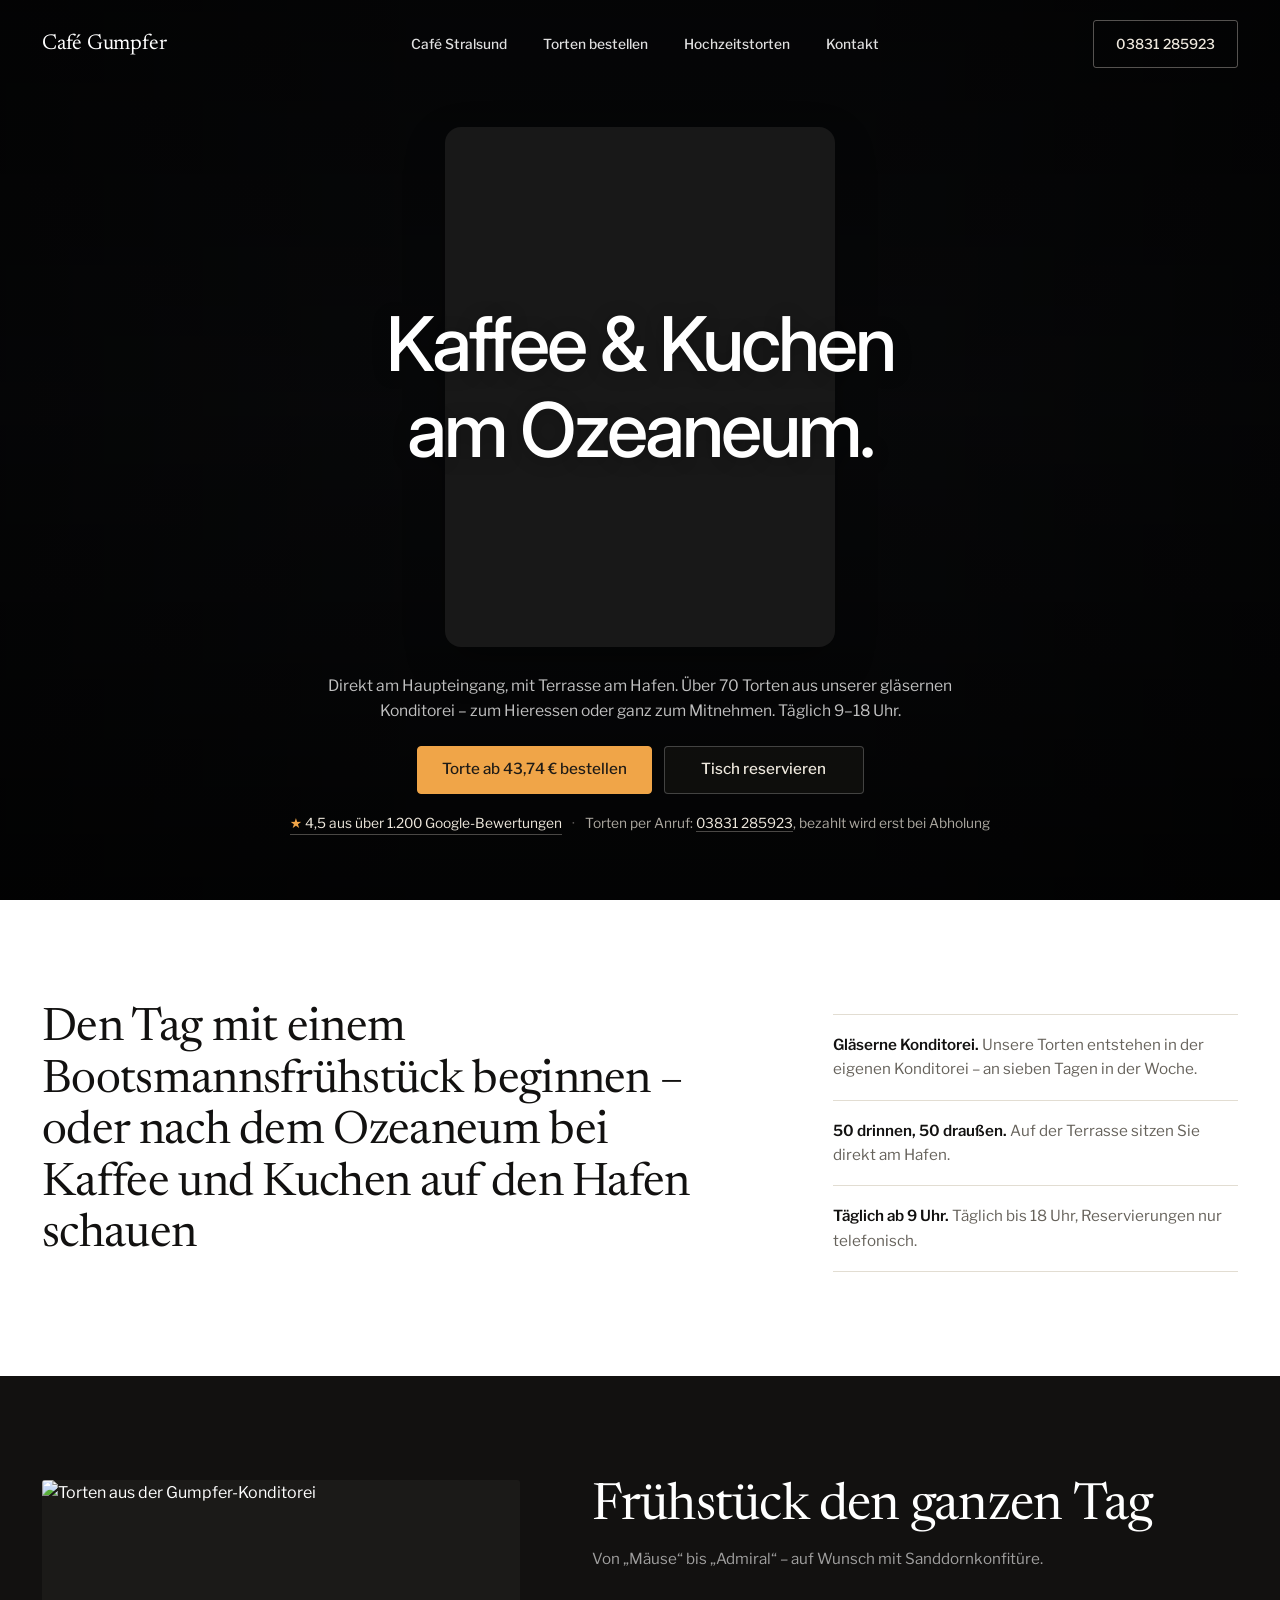
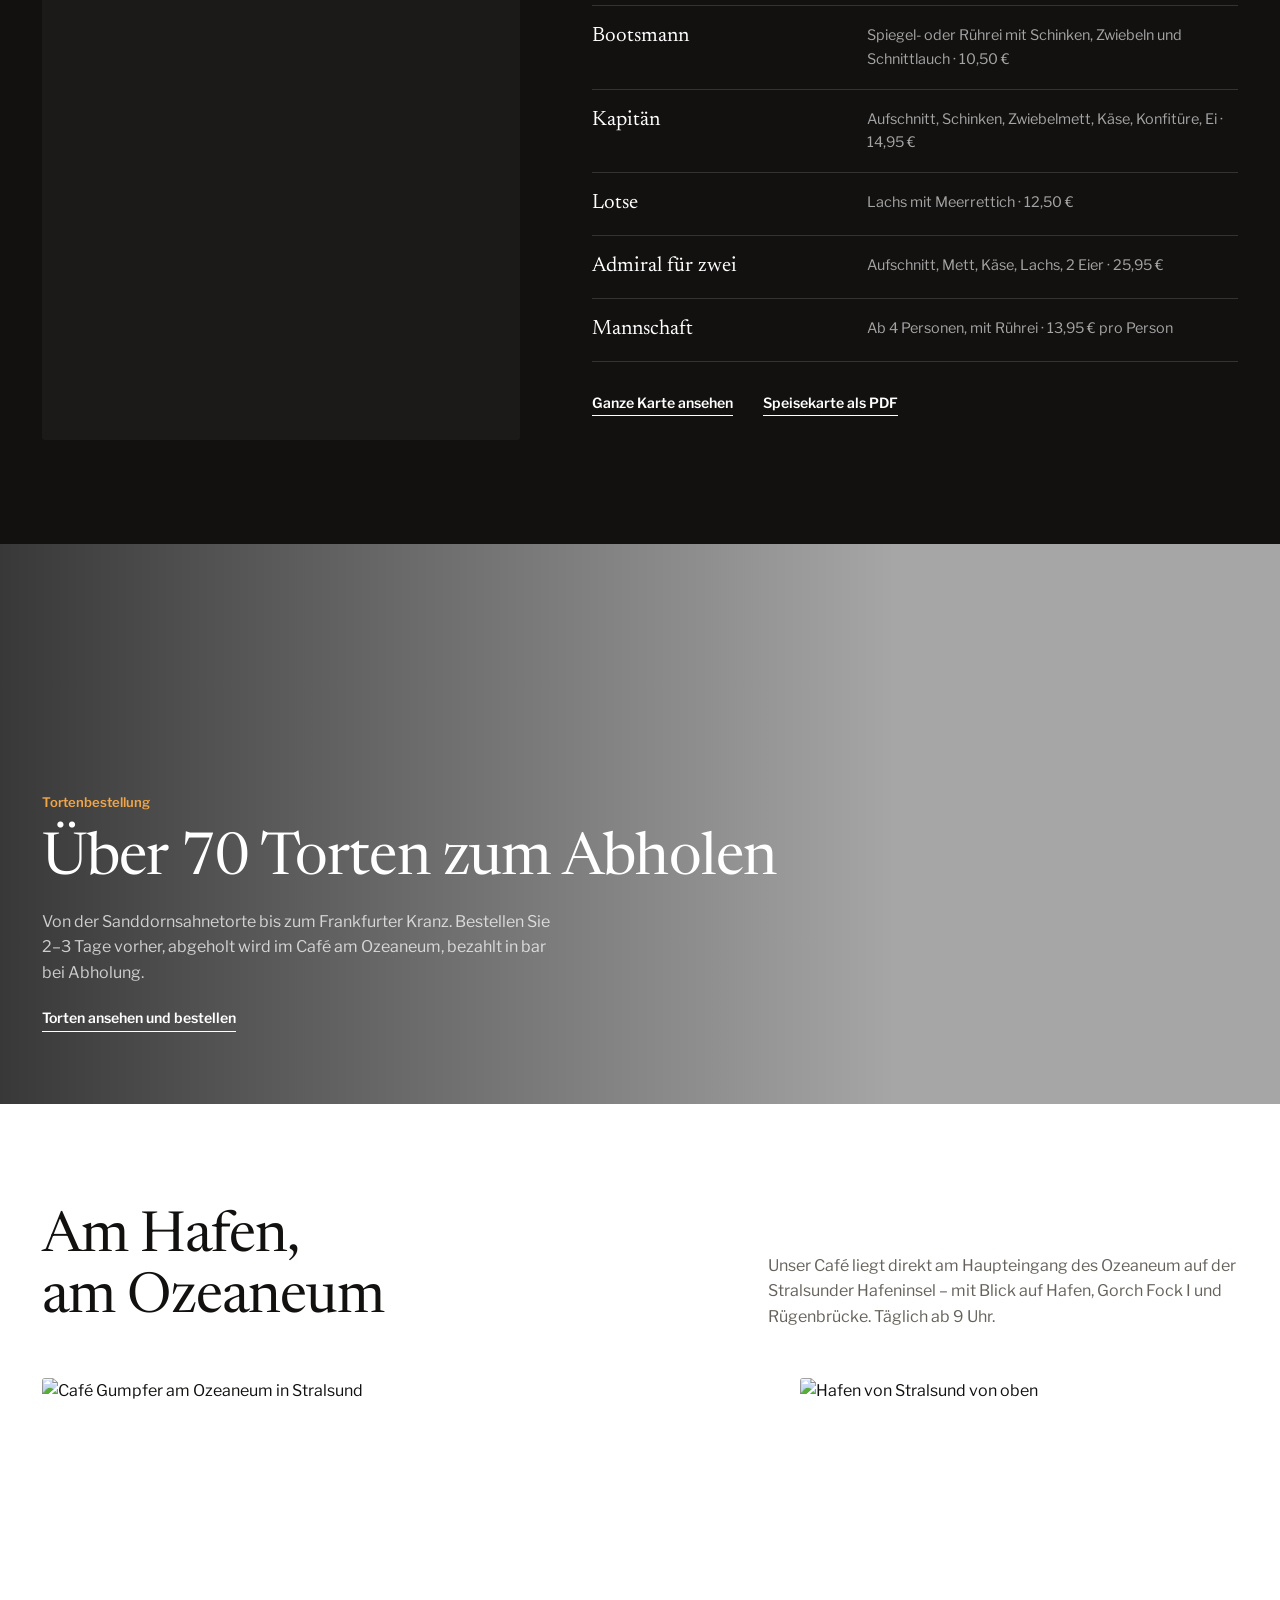
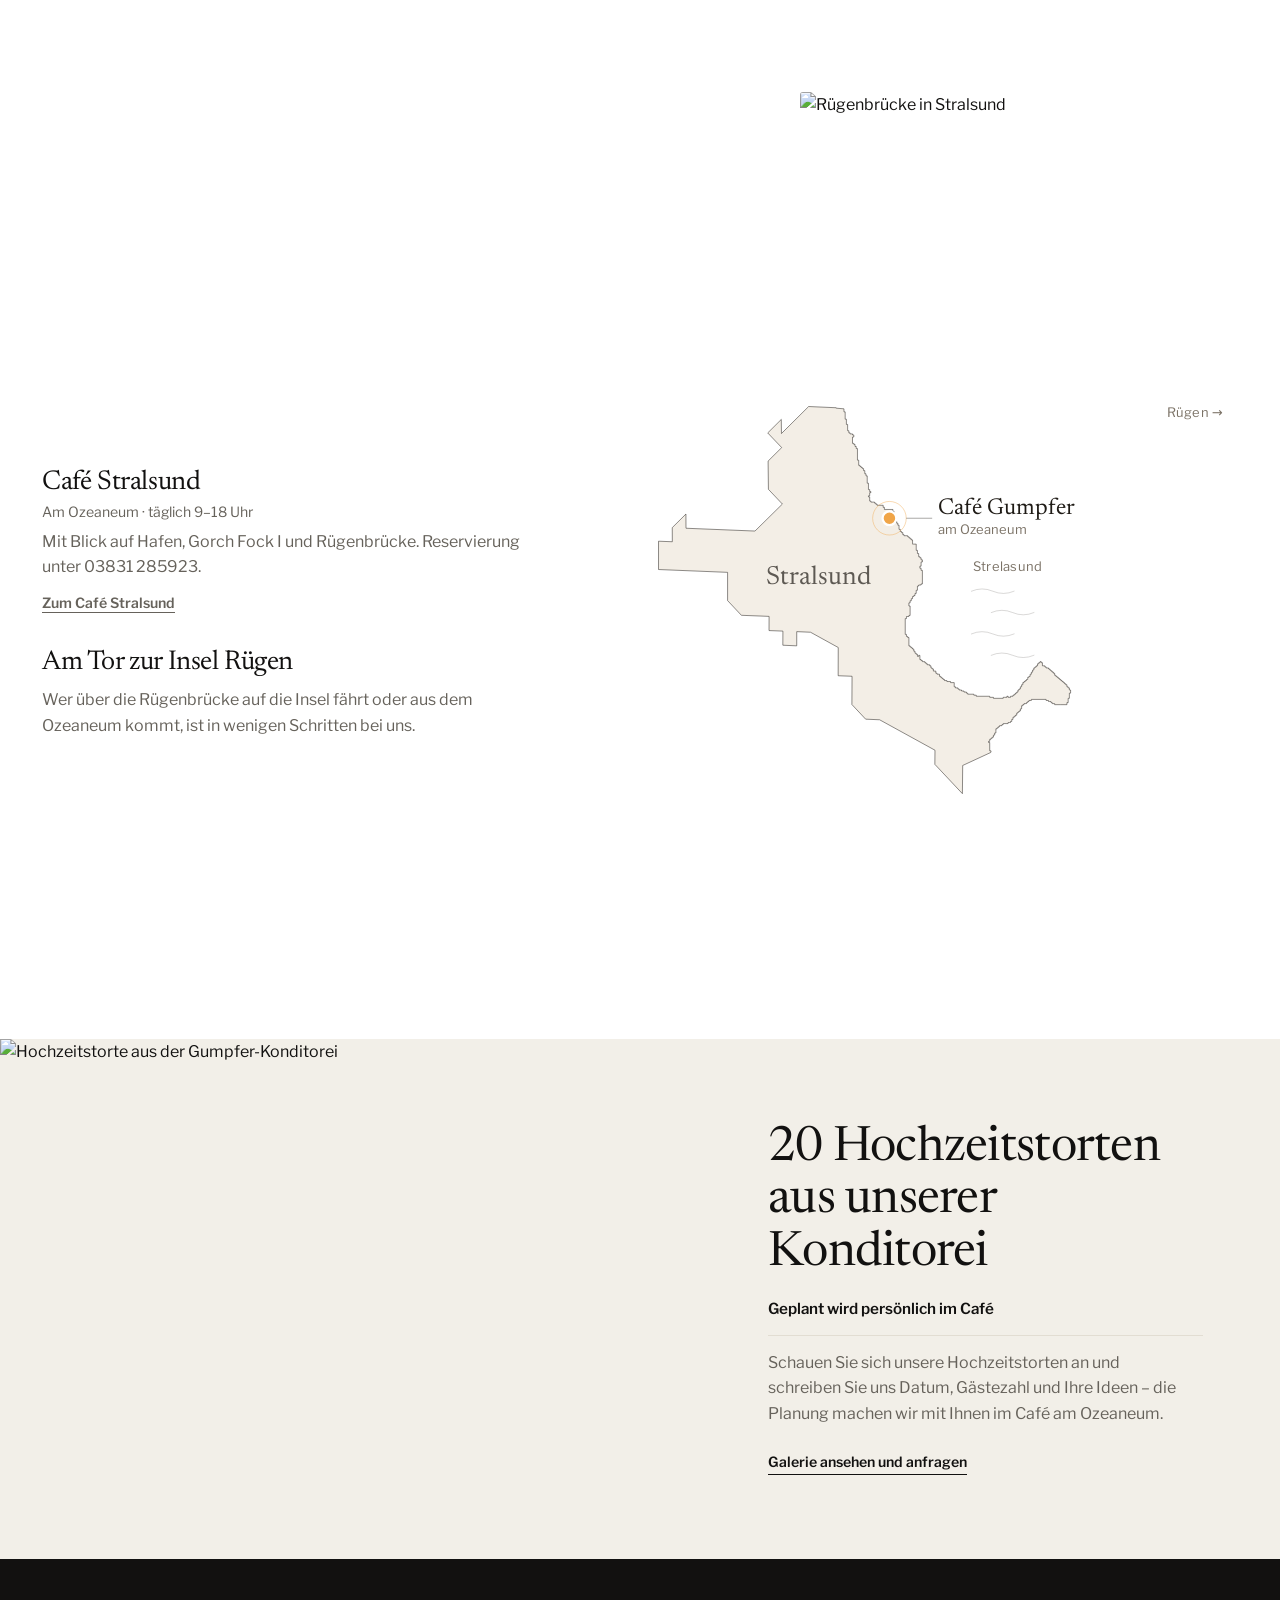
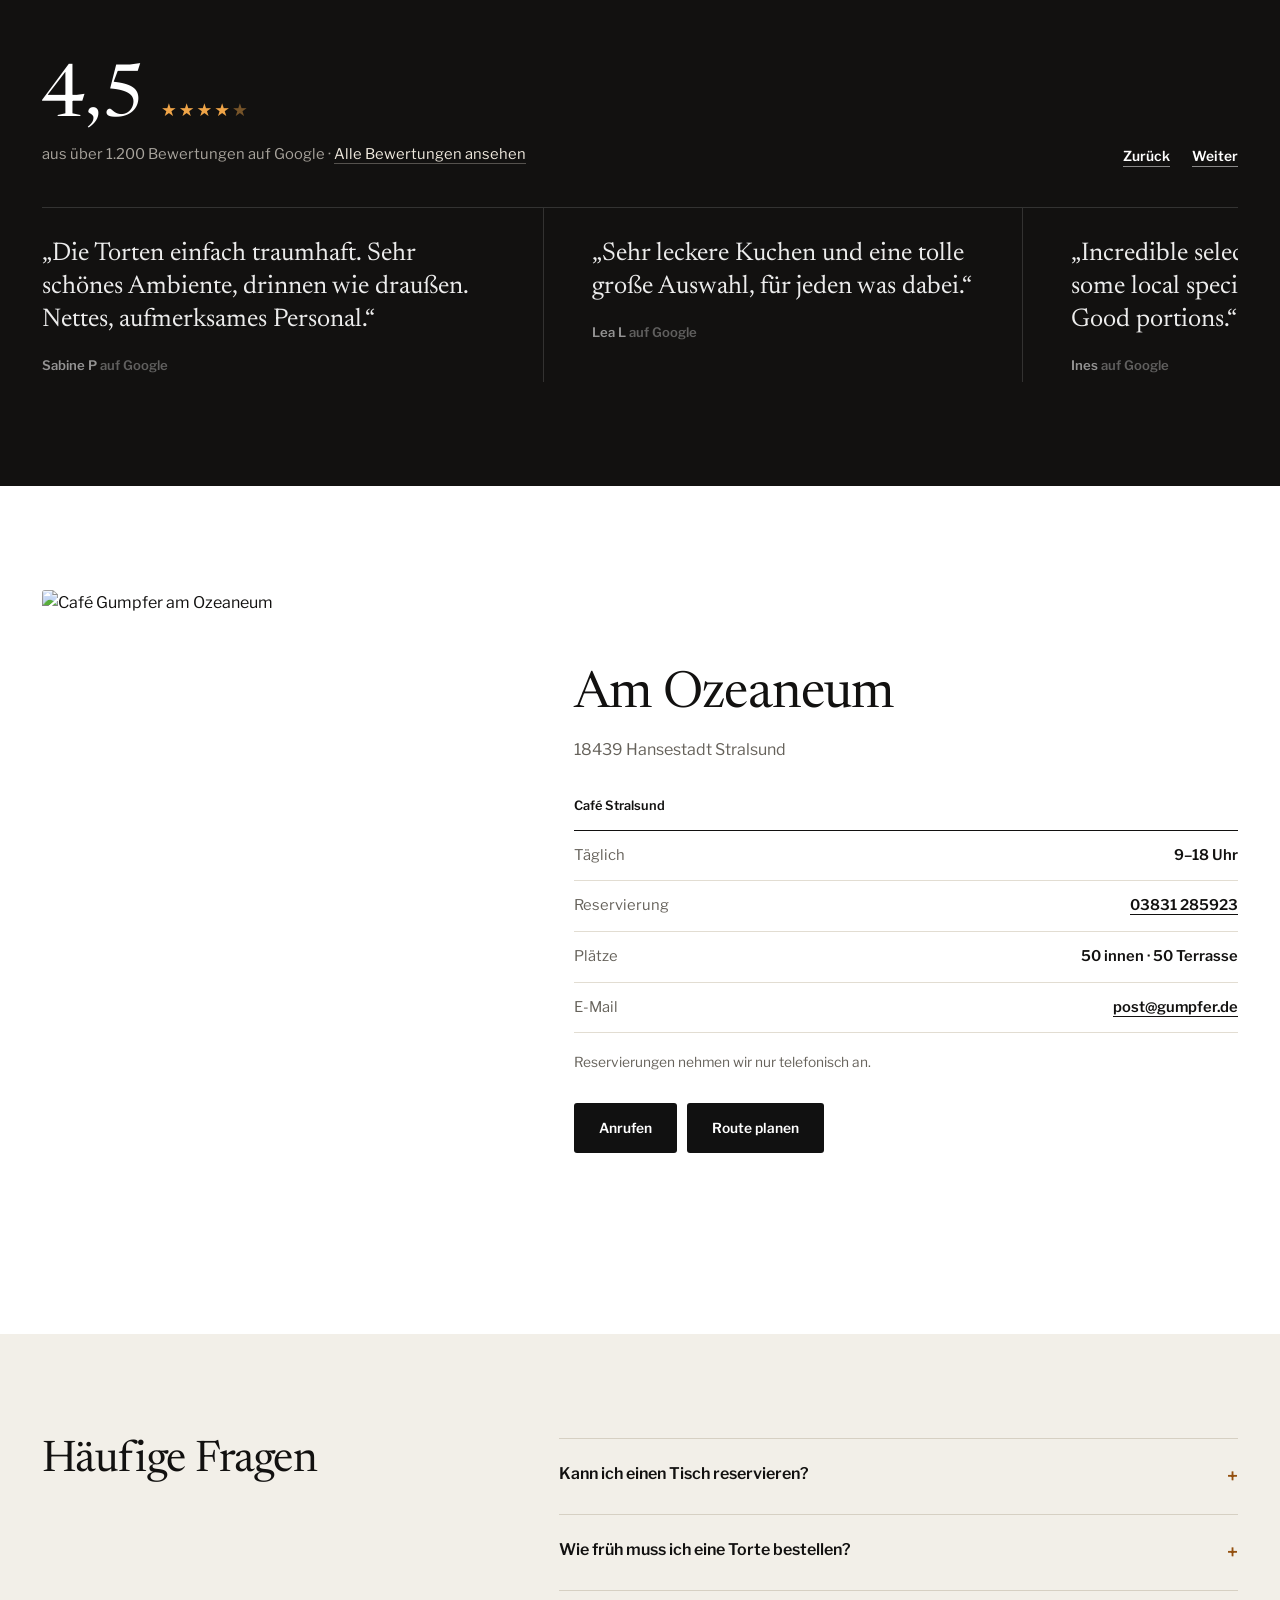
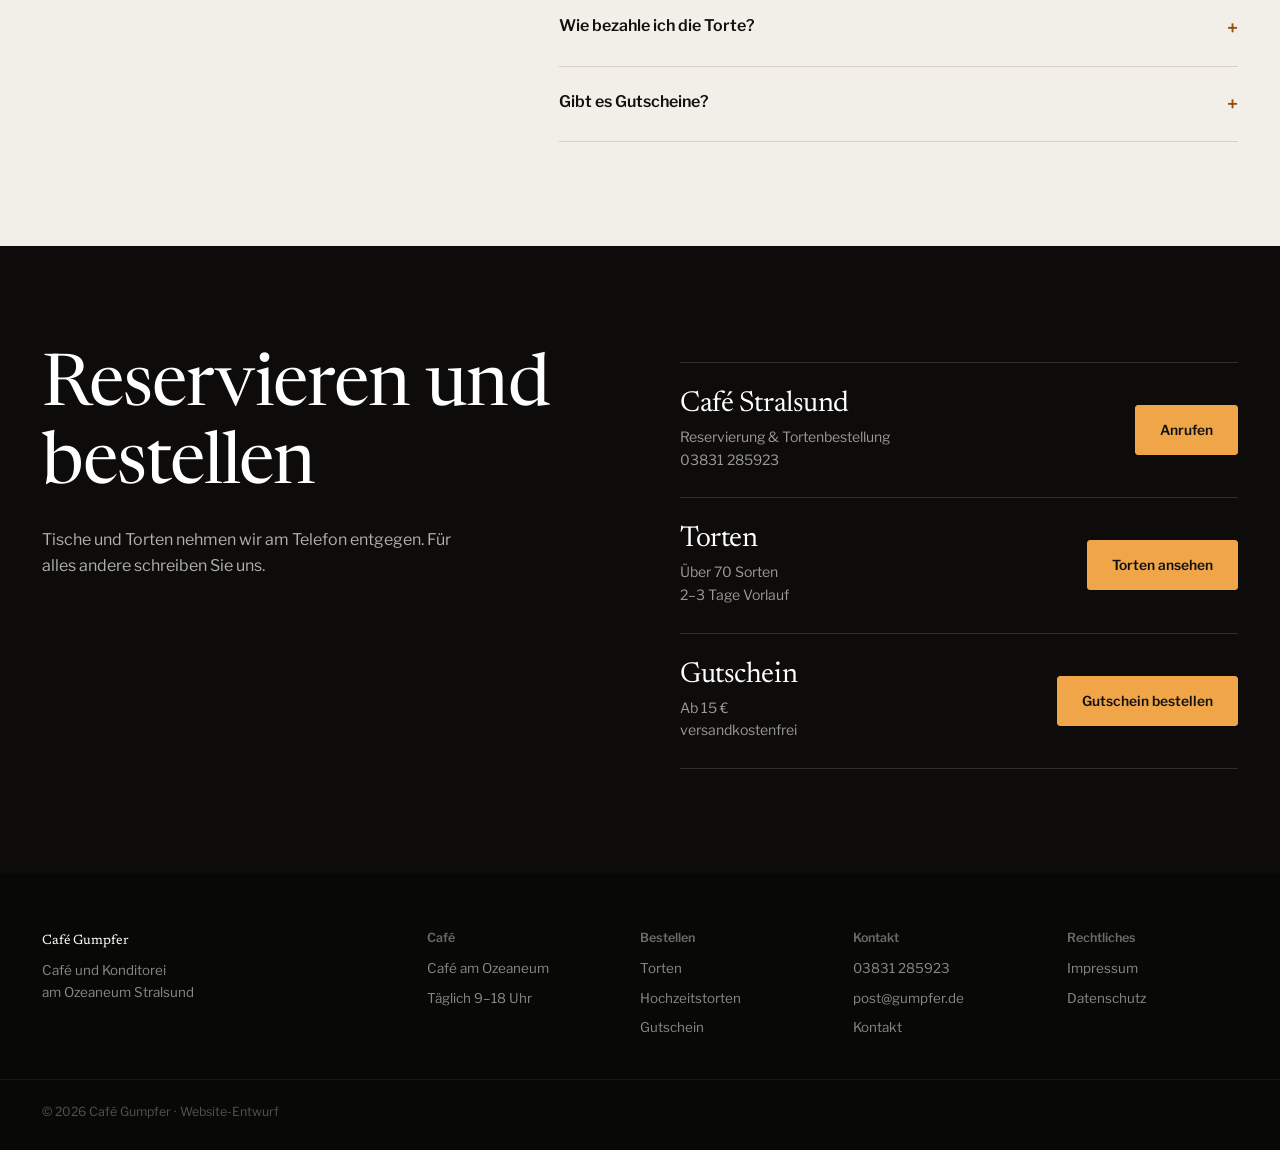
==== commit f29497c6: "Karte im Stil der Seite: Linienkarte Stralsund Punktraster ersetzt durch Stadtumriss mit feiner Lini" ====
--- a/index.html
+++ b/index.html
@@ -124,12 +124,19 @@
           <h3>Am Tor zur Insel Rügen</h3>
           <p>Wer über die Rügenbrücke auf die Insel fährt oder aus dem Ozeaneum kommt, ist in wenigen Schritten bei uns.</p>
         </div>
-        <div class="area__map"><svg class="dotmap" viewBox="0 0 800 755" role="img" aria-labelledby="dotmap-title" xmlns="http://www.w3.org/2000/svg">
-<title id="dotmap-title">Café Gumpfer am Ozeaneum, Stralsund</title>
-<g class="dm-dots"><circle cx="300.0" cy="28.0" r="1.4"/><circle cx="308.0" cy="28.0" r="1.4"/><circle cx="316.0" cy="28.0" r="1.4"/><circle cx="324.0" cy="28.0" r="1.4"/><circle cx="332.0" cy="28.0" r="1.4"/><circle cx="340.0" cy="28.0" r="1.4"/><circle cx="348.0" cy="28.0" r="1.4"/><circle cx="356.0" cy="28.0" r="1.4"/><circle cx="292.0" cy="36.0" r="1.4"/><circle cx="300.0" cy="36.0" r="1.4"/><circle cx="308.0" cy="36.0" r="1.4"/><circle cx="316.0" cy="36.0" r="1.4"/><circle cx="324.0" cy="36.0" r="1.4"/><circle cx="332.0" cy="36.0" r="1.4"/><circle cx="340.0" cy="36.0" r="1.4"/><circle cx="348.0" cy="36.0" r="1.4"/><circle cx="356.0" cy="36.0" r="1.4"/><circle cx="364.0" cy="36.0" r="1.4"/><circle cx="284.0" cy="44.0" r="1.4"/><circle cx="292.0" cy="44.0" r="1.4"/><circle cx="300.0" cy="44.0" r="1.4"/><circle cx="308.0" cy="44.0" r="1.4"/><circle cx="316.0" cy="44.0" r="1.4"/><circle cx="324.0" cy="44.0" r="1.4"/><circle cx="332.0" cy="44.0" r="1.4"/><circle cx="340.0" cy="44.0" r="1.4"/><circle cx="348.0" cy="44.0" r="1.4"/><circle cx="356.0" cy="44.0" r="1.4"/><circle cx="364.0" cy="44.0" r="1.4"/><circle cx="244.0" cy="52.0" r="1.4"/><circle cx="276.0" cy="52.0" r="1.4"/><circle cx="284.0" cy="52.0" r="1.4"/><circle cx="292.0" cy="52.0" r="1.4"/><circle cx="300.0" cy="52.0" r="1.4"/><circle cx="308.0" cy="52.0" r="1.4"/><circle cx="316.0" cy="52.0" r="1.4"/><circle cx="324.0" cy="52.0" r="1.4"/><circle cx="332.0" cy="52.0" r="1.4"/><circle cx="340.0" cy="52.0" r="1.4"/><circle cx="348.0" cy="52.0" r="1.4"/><circle cx="356.0" cy="52.0" r="1.4"/><circle cx="364.0" cy="52.0" r="1.4"/><circle cx="236.0" cy="60.0" r="1.4"/><circle cx="244.0" cy="60.0" r="1.4"/><circle cx="268.0" cy="60.0" r="1.4"/><circle cx="276.0" cy="60.0" r="1.4"/><circle cx="284.0" cy="60.0" r="1.4"/><circle cx="292.0" cy="60.0" r="1.4"/><circle cx="300.0" cy="60.0" r="1.4"/><circle cx="308.0" cy="60.0" r="1.4"/><circle cx="316.0" cy="60.0" r="1.4"/><circle cx="324.0" cy="60.0" r="1.4"/><circle cx="332.0" cy="60.0" r="1.4"/><circle cx="340.0" cy="60.0" r="1.4"/><circle cx="348.0" cy="60.0" r="1.4"/><circle cx="356.0" cy="60.0" r="1.4"/><circle cx="364.0" cy="60.0" r="1.4"/><circle cx="228.0" cy="68.0" r="1.4"/><circle cx="236.0" cy="68.0" r="1.4"/><circle cx="244.0" cy="68.0" r="1.4"/><circle cx="260.0" cy="68.0" r="1.4"/><circle cx="268.0" cy="68.0" r="1.4"/><circle cx="276.0" cy="68.0" r="1.4"/><circle cx="284.0" cy="68.0" r="1.4"/><circle cx="292.0" cy="68.0" r="1.4"/><circle cx="300.0" cy="68.0" r="1.4"/><circle cx="308.0" cy="68.0" r="1.4"/><circle cx="316.0" cy="68.0" r="1.4"/><circle cx="324.0" cy="68.0" r="1.4"/><circle cx="332.0" cy="68.0" r="1.4"/><circle cx="340.0" cy="68.0" r="1.4"/><circle cx="348.0" cy="68.0" r="1.4"/><circle cx="356.0" cy="68.0" r="1.4"/><circle cx="364.0" cy="68.0" r="1.4"/><circle cx="228.0" cy="76.0" r="1.4"/><circle cx="236.0" cy="76.0" r="1.4"/><circle cx="244.0" cy="76.0" r="1.4"/><circle cx="252.0" cy="76.0" r="1.4"/><circle cx="260.0" cy="76.0" r="1.4"/><circle cx="268.0" cy="76.0" r="1.4"/><circle cx="276.0" cy="76.0" r="1.4"/><circle cx="284.0" cy="76.0" r="1.4"/><circle cx="292.0" cy="76.0" r="1.4"/><circle cx="300.0" cy="76.0" r="1.4"/><circle cx="308.0" cy="76.0" r="1.4"/><circle cx="316.0" cy="76.0" r="1.4"/><circle cx="324.0" cy="76.0" r="1.4"/><circle cx="332.0" cy="76.0" r="1.4"/><circle cx="340.0" cy="76.0" r="1.4"/><circle cx="348.0" cy="76.0" r="1.4"/><circle cx="356.0" cy="76.0" r="1.4"/><circle cx="364.0" cy="76.0" r="1.4"/><circle cx="372.0" cy="76.0" r="1.4"/><circle cx="380.0" cy="76.0" r="1.4"/><circle cx="236.0" cy="84.0" r="1.4"/><circle cx="244.0" cy="84.0" r="1.4"/><circle cx="252.0" cy="84.0" r="1.4"/><circle cx="260.0" cy="84.0" r="1.4"/><circle cx="268.0" cy="84.0" r="1.4"/><circle cx="276.0" cy="84.0" r="1.4"/><circle cx="284.0" cy="84.0" r="1.4"/><circle cx="292.0" cy="84.0" r="1.4"/><circle cx="300.0" cy="84.0" r="1.4"/><circle cx="308.0" cy="84.0" r="1.4"/><circle cx="316.0" cy="84.0" r="1.4"/><circle cx="324.0" cy="84.0" r="1.4"/><circle cx="332.0" cy="84.0" r="1.4"/><circle cx="340.0" cy="84.0" r="1.4"/><circle cx="348.0" cy="84.0" r="1.4"/><circle cx="356.0" cy="84.0" r="1.4"/><circle cx="364.0" cy="84.0" r="1.4"/><circle cx="372.0" cy="84.0" r="1.4"/><circle cx="244.0" cy="92.0" r="1.4"/><circle cx="252.0" cy="92.0" r="1.4"/><circle cx="260.0" cy="92.0" r="1.4"/><circle cx="268.0" cy="92.0" r="1.4"/><circle cx="276.0" cy="92.0" r="1.4"/><circle cx="284.0" cy="92.0" r="1.4"/><circle cx="292.0" cy="92.0" r="1.4"/><circle cx="300.0" cy="92.0" r="1.4"/><circle cx="308.0" cy="92.0" r="1.4"/><circle cx="316.0" cy="92.0" r="1.4"/><circle cx="324.0" cy="92.0" r="1.4"/><circle cx="332.0" cy="92.0" r="1.4"/><circle cx="340.0" cy="92.0" r="1.4"/><circle cx="348.0" cy="92.0" r="1.4"/><circle cx="356.0" cy="92.0" r="1.4"/><circle cx="364.0" cy="92.0" r="1.4"/><circle cx="372.0" cy="92.0" r="1.4"/><circle cx="380.0" cy="92.0" r="1.4"/><circle cx="252.0" cy="100.0" r="1.4"/><circle cx="260.0" cy="100.0" r="1.4"/><circle cx="268.0" cy="100.0" r="1.4"/><circle cx="276.0" cy="100.0" r="1.4"/><circle cx="284.0" cy="100.0" r="1.4"/><circle cx="292.0" cy="100.0" r="1.4"/><circle cx="300.0" cy="100.0" r="1.4"/><circle cx="308.0" cy="100.0" r="1.4"/><circle cx="316.0" cy="100.0" r="1.4"/><circle cx="324.0" cy="100.0" r="1.4"/><circle cx="332.0" cy="100.0" r="1.4"/><circle cx="340.0" cy="100.0" r="1.4"/><circle cx="348.0" cy="100.0" r="1.4"/><circle cx="356.0" cy="100.0" r="1.4"/><circle cx="364.0" cy="100.0" r="1.4"/><circle cx="372.0" cy="100.0" r="1.4"/><circle cx="380.0" cy="100.0" r="1.4"/><circle cx="244.0" cy="108.0" r="1.4"/><circle cx="252.0" cy="108.0" r="1.4"/><circle cx="260.0" cy="108.0" r="1.4"/><circle cx="268.0" cy="108.0" r="1.4"/><circle cx="276.0" cy="108.0" r="1.4"/><circle cx="284.0" cy="108.0" r="1.4"/><circle cx="292.0" cy="108.0" r="1.4"/><circle cx="300.0" cy="108.0" r="1.4"/><circle cx="308.0" cy="108.0" r="1.4"/><circle cx="316.0" cy="108.0" r="1.4"/><circle cx="324.0" cy="108.0" r="1.4"/><circle cx="332.0" cy="108.0" r="1.4"/><circle cx="340.0" cy="108.0" r="1.4"/><circle cx="348.0" cy="108.0" r="1.4"/><circle cx="356.0" cy="108.0" r="1.4"/><circle cx="364.0" cy="108.0" r="1.4"/><circle cx="372.0" cy="108.0" r="1.4"/><circle cx="380.0" cy="108.0" r="1.4"/><circle cx="236.0" cy="116.0" r="1.4"/><circle cx="244.0" cy="116.0" r="1.4"/><circle cx="252.0" cy="116.0" r="1.4"/><circle cx="260.0" cy="116.0" r="1.4"/><circle cx="268.0" cy="116.0" r="1.4"/><circle cx="276.0" cy="116.0" r="1.4"/><circle cx="284.0" cy="116.0" r="1.4"/><circle cx="292.0" cy="116.0" r="1.4"/><circle cx="300.0" cy="116.0" r="1.4"/><circle cx="308.0" cy="116.0" r="1.4"/><circle cx="316.0" cy="116.0" r="1.4"/><circle cx="324.0" cy="116.0" r="1.4"/><circle cx="332.0" cy="116.0" r="1.4"/><circle cx="340.0" cy="116.0" r="1.4"/><circle cx="348.0" cy="116.0" r="1.4"/><circle cx="356.0" cy="116.0" r="1.4"/><circle cx="364.0" cy="116.0" r="1.4"/><circle cx="372.0" cy="116.0" r="1.4"/><circle cx="380.0" cy="116.0" r="1.4"/><circle cx="228.0" cy="124.0" r="1.4"/><circle cx="236.0" cy="124.0" r="1.4"/><circle cx="244.0" cy="124.0" r="1.4"/><circle cx="252.0" cy="124.0" r="1.4"/><circle cx="260.0" cy="124.0" r="1.4"/><circle cx="268.0" cy="124.0" r="1.4"/><circle cx="276.0" cy="124.0" r="1.4"/><circle cx="284.0" cy="124.0" r="1.4"/><circle cx="292.0" cy="124.0" r="1.4"/><circle cx="300.0" cy="124.0" r="1.4"/><circle cx="308.0" cy="124.0" r="1.4"/><circle cx="316.0" cy="124.0" r="1.4"/><circle cx="324.0" cy="124.0" r="1.4"/><circle cx="332.0" cy="124.0" r="1.4"/><circle cx="340.0" cy="124.0" r="1.4"/><circle cx="348.0" cy="124.0" r="1.4"/><circle cx="356.0" cy="124.0" r="1.4"/><circle cx="364.0" cy="124.0" r="1.4"/><circle cx="372.0" cy="124.0" r="1.4"/><circle cx="380.0" cy="124.0" r="1.4"/><circle cx="388.0" cy="124.0" r="1.4"/><circle cx="228.0" cy="132.0" r="1.4"/><circle cx="236.0" cy="132.0" r="1.4"/><circle cx="244.0" cy="132.0" r="1.4"/><circle cx="252.0" cy="132.0" r="1.4"/><circle cx="260.0" cy="132.0" r="1.4"/><circle cx="268.0" cy="132.0" r="1.4"/><circle cx="276.0" cy="132.0" r="1.4"/><circle cx="284.0" cy="132.0" r="1.4"/><circle cx="292.0" cy="132.0" r="1.4"/><circle cx="300.0" cy="132.0" r="1.4"/><circle cx="308.0" cy="132.0" r="1.4"/><circle cx="316.0" cy="132.0" r="1.4"/><circle cx="324.0" cy="132.0" r="1.4"/><circle cx="332.0" cy="132.0" r="1.4"/><circle cx="340.0" cy="132.0" r="1.4"/><circle cx="348.0" cy="132.0" r="1.4"/><circle cx="356.0" cy="132.0" r="1.4"/><circle cx="364.0" cy="132.0" r="1.4"/><circle cx="372.0" cy="132.0" r="1.4"/><circle cx="380.0" cy="132.0" r="1.4"/><circle cx="388.0" cy="132.0" r="1.4"/><circle cx="228.0" cy="140.0" r="1.4"/><circle cx="236.0" cy="140.0" r="1.4"/><circle cx="244.0" cy="140.0" r="1.4"/><circle cx="252.0" cy="140.0" r="1.4"/><circle cx="260.0" cy="140.0" r="1.4"/><circle cx="268.0" cy="140.0" r="1.4"/><circle cx="276.0" cy="140.0" r="1.4"/><circle cx="284.0" cy="140.0" r="1.4"/><circle cx="292.0" cy="140.0" r="1.4"/><circle cx="300.0" cy="140.0" r="1.4"/><circle cx="308.0" cy="140.0" r="1.4"/><circle cx="316.0" cy="140.0" r="1.4"/><circle cx="324.0" cy="140.0" r="1.4"/><circle cx="332.0" cy="140.0" r="1.4"/><circle cx="340.0" cy="140.0" r="1.4"/><circle cx="348.0" cy="140.0" r="1.4"/><circle cx="356.0" cy="140.0" r="1.4"/><circle cx="364.0" cy="140.0" r="1.4"/><circle cx="372.0" cy="140.0" r="1.4"/><circle cx="380.0" cy="140.0" r="1.4"/><circle cx="388.0" cy="140.0" r="1.4"/><circle cx="396.0" cy="140.0" r="1.4"/><circle cx="228.0" cy="148.0" r="1.4"/><circle cx="236.0" cy="148.0" r="1.4"/><circle cx="244.0" cy="148.0" r="1.4"/><circle cx="252.0" cy="148.0" r="1.4"/><circle cx="260.0" cy="148.0" r="1.4"/><circle cx="268.0" cy="148.0" r="1.4"/><circle cx="276.0" cy="148.0" r="1.4"/><circle cx="284.0" cy="148.0" r="1.4"/><circle cx="292.0" cy="148.0" r="1.4"/><circle cx="300.0" cy="148.0" r="1.4"/><circle cx="308.0" cy="148.0" r="1.4"/><circle cx="316.0" cy="148.0" r="1.4"/><circle cx="324.0" cy="148.0" r="1.4"/><circle cx="332.0" cy="148.0" r="1.4"/><circle cx="340.0" cy="148.0" r="1.4"/><circle cx="348.0" cy="148.0" r="1.4"/><circle cx="356.0" cy="148.0" r="1.4"/><circle cx="364.0" cy="148.0" r="1.4"/><circle cx="372.0" cy="148.0" r="1.4"/><circle cx="380.0" cy="148.0" r="1.4"/><circle cx="388.0" cy="148.0" r="1.4"/><circle cx="396.0" cy="148.0" r="1.4"/><circle cx="228.0" cy="156.0" r="1.4"/><circle cx="236.0" cy="156.0" r="1.4"/><circle cx="244.0" cy="156.0" r="1.4"/><circle cx="252.0" cy="156.0" r="1.4"/><circle cx="260.0" cy="156.0" r="1.4"/><circle cx="268.0" cy="156.0" r="1.4"/><circle cx="276.0" cy="156.0" r="1.4"/><circle cx="284.0" cy="156.0" r="1.4"/><circle cx="292.0" cy="156.0" r="1.4"/><circle cx="300.0" cy="156.0" r="1.4"/><circle cx="308.0" cy="156.0" r="1.4"/><circle cx="316.0" cy="156.0" r="1.4"/><circle cx="324.0" cy="156.0" r="1.4"/><circle cx="332.0" cy="156.0" r="1.4"/><circle cx="340.0" cy="156.0" r="1.4"/><circle cx="348.0" cy="156.0" r="1.4"/><circle cx="356.0" cy="156.0" r="1.4"/><circle cx="364.0" cy="156.0" r="1.4"/><circle cx="372.0" cy="156.0" r="1.4"/><circle cx="380.0" cy="156.0" r="1.4"/><circle cx="388.0" cy="156.0" r="1.4"/><circle cx="396.0" cy="156.0" r="1.4"/><circle cx="404.0" cy="156.0" r="1.4"/><circle cx="228.0" cy="164.0" r="1.4"/><circle cx="236.0" cy="164.0" r="1.4"/><circle cx="244.0" cy="164.0" r="1.4"/><circle cx="252.0" cy="164.0" r="1.4"/><circle cx="260.0" cy="164.0" r="1.4"/><circle cx="268.0" cy="164.0" r="1.4"/><circle cx="276.0" cy="164.0" r="1.4"/><circle cx="284.0" cy="164.0" r="1.4"/><circle cx="292.0" cy="164.0" r="1.4"/><circle cx="300.0" cy="164.0" r="1.4"/><circle cx="308.0" cy="164.0" r="1.4"/><circle cx="316.0" cy="164.0" r="1.4"/><circle cx="324.0" cy="164.0" r="1.4"/><circle cx="332.0" cy="164.0" r="1.4"/><circle cx="340.0" cy="164.0" r="1.4"/><circle cx="348.0" cy="164.0" r="1.4"/><circle cx="356.0" cy="164.0" r="1.4"/><circle cx="364.0" cy="164.0" r="1.4"/><circle cx="372.0" cy="164.0" r="1.4"/><circle cx="380.0" cy="164.0" r="1.4"/><circle cx="388.0" cy="164.0" r="1.4"/><circle cx="396.0" cy="164.0" r="1.4"/><circle cx="404.0" cy="164.0" r="1.4"/><circle cx="228.0" cy="172.0" r="1.4"/><circle cx="236.0" cy="172.0" r="1.4"/><circle cx="244.0" cy="172.0" r="1.4"/><circle cx="252.0" cy="172.0" r="1.4"/><circle cx="260.0" cy="172.0" r="1.4"/><circle cx="268.0" cy="172.0" r="1.4"/><circle cx="276.0" cy="172.0" r="1.4"/><circle cx="284.0" cy="172.0" r="1.4"/><circle cx="292.0" cy="172.0" r="1.4"/><circle cx="300.0" cy="172.0" r="1.4"/><circle cx="308.0" cy="172.0" r="1.4"/><circle cx="316.0" cy="172.0" r="1.4"/><circle cx="324.0" cy="172.0" r="1.4"/><circle cx="332.0" cy="172.0" r="1.4"/><circle cx="340.0" cy="172.0" r="1.4"/><circle cx="348.0" cy="172.0" r="1.4"/><circle cx="356.0" cy="172.0" r="1.4"/><circle cx="364.0" cy="172.0" r="1.4"/><circle cx="372.0" cy="172.0" r="1.4"/><circle cx="380.0" cy="172.0" r="1.4"/><circle cx="388.0" cy="172.0" r="1.4"/><circle cx="396.0" cy="172.0" r="1.4"/><circle cx="404.0" cy="172.0" r="1.4"/><circle cx="236.0" cy="180.0" r="1.4"/><circle cx="244.0" cy="180.0" r="1.4"/><circle cx="252.0" cy="180.0" r="1.4"/><circle cx="260.0" cy="180.0" r="1.4"/><circle cx="268.0" cy="180.0" r="1.4"/><circle cx="276.0" cy="180.0" r="1.4"/><circle cx="284.0" cy="180.0" r="1.4"/><circle cx="292.0" cy="180.0" r="1.4"/><circle cx="300.0" cy="180.0" r="1.4"/><circle cx="308.0" cy="180.0" r="1.4"/><circle cx="316.0" cy="180.0" r="1.4"/><circle cx="324.0" cy="180.0" r="1.4"/><circle cx="332.0" cy="180.0" r="1.4"/><circle cx="340.0" cy="180.0" r="1.4"/><circle cx="348.0" cy="180.0" r="1.4"/><circle cx="356.0" cy="180.0" r="1.4"/><circle cx="364.0" cy="180.0" r="1.4"/><circle cx="372.0" cy="180.0" r="1.4"/><circle cx="380.0" cy="180.0" r="1.4"/><circle cx="388.0" cy="180.0" r="1.4"/><circle cx="396.0" cy="180.0" r="1.4"/><circle cx="404.0" cy="180.0" r="1.4"/><circle cx="244.0" cy="188.0" r="1.4"/><circle cx="252.0" cy="188.0" r="1.4"/><circle cx="260.0" cy="188.0" r="1.4"/><circle cx="268.0" cy="188.0" r="1.4"/><circle cx="276.0" cy="188.0" r="1.4"/><circle cx="284.0" cy="188.0" r="1.4"/><circle cx="292.0" cy="188.0" r="1.4"/><circle cx="300.0" cy="188.0" r="1.4"/><circle cx="308.0" cy="188.0" r="1.4"/><circle cx="316.0" cy="188.0" r="1.4"/><circle cx="324.0" cy="188.0" r="1.4"/><circle cx="332.0" cy="188.0" r="1.4"/><circle cx="340.0" cy="188.0" r="1.4"/><circle cx="348.0" cy="188.0" r="1.4"/><circle cx="356.0" cy="188.0" r="1.4"/><circle cx="364.0" cy="188.0" r="1.4"/><circle cx="372.0" cy="188.0" r="1.4"/><circle cx="380.0" cy="188.0" r="1.4"/><circle cx="388.0" cy="188.0" r="1.4"/><circle cx="396.0" cy="188.0" r="1.4"/><circle cx="404.0" cy="188.0" r="1.4"/><circle cx="252.0" cy="196.0" r="1.4"/><circle cx="260.0" cy="196.0" r="1.4"/><circle cx="268.0" cy="196.0" r="1.4"/><circle cx="276.0" cy="196.0" r="1.4"/><circle cx="284.0" cy="196.0" r="1.4"/><circle cx="292.0" cy="196.0" r="1.4"/><circle cx="300.0" cy="196.0" r="1.4"/><circle cx="308.0" cy="196.0" r="1.4"/><circle cx="316.0" cy="196.0" r="1.4"/><circle cx="324.0" cy="196.0" r="1.4"/><circle cx="332.0" cy="196.0" r="1.4"/><circle cx="340.0" cy="196.0" r="1.4"/><circle cx="348.0" cy="196.0" r="1.4"/><circle cx="356.0" cy="196.0" r="1.4"/><circle cx="364.0" cy="196.0" r="1.4"/><circle cx="372.0" cy="196.0" r="1.4"/><circle cx="380.0" cy="196.0" r="1.4"/><circle cx="388.0" cy="196.0" r="1.4"/><circle cx="396.0" cy="196.0" r="1.4"/><circle cx="404.0" cy="196.0" r="1.4"/><circle cx="252.0" cy="204.0" r="1.4"/><circle cx="260.0" cy="204.0" r="1.4"/><circle cx="268.0" cy="204.0" r="1.4"/><circle cx="276.0" cy="204.0" r="1.4"/><circle cx="284.0" cy="204.0" r="1.4"/><circle cx="292.0" cy="204.0" r="1.4"/><circle cx="300.0" cy="204.0" r="1.4"/><circle cx="308.0" cy="204.0" r="1.4"/><circle cx="316.0" cy="204.0" r="1.4"/><circle cx="324.0" cy="204.0" r="1.4"/><circle cx="332.0" cy="204.0" r="1.4"/><circle cx="340.0" cy="204.0" r="1.4"/><circle cx="348.0" cy="204.0" r="1.4"/><circle cx="356.0" cy="204.0" r="1.4"/><circle cx="364.0" cy="204.0" r="1.4"/><circle cx="372.0" cy="204.0" r="1.4"/><circle cx="380.0" cy="204.0" r="1.4"/><circle cx="388.0" cy="204.0" r="1.4"/><circle cx="396.0" cy="204.0" r="1.4"/><circle cx="404.0" cy="204.0" r="1.4"/><circle cx="412.0" cy="204.0" r="1.4"/><circle cx="420.0" cy="204.0" r="1.4"/><circle cx="244.0" cy="212.0" r="1.4"/><circle cx="252.0" cy="212.0" r="1.4"/><circle cx="260.0" cy="212.0" r="1.4"/><circle cx="268.0" cy="212.0" r="1.4"/><circle cx="276.0" cy="212.0" r="1.4"/><circle cx="284.0" cy="212.0" r="1.4"/><circle cx="292.0" cy="212.0" r="1.4"/><circle cx="300.0" cy="212.0" r="1.4"/><circle cx="308.0" cy="212.0" r="1.4"/><circle cx="316.0" cy="212.0" r="1.4"/><circle cx="324.0" cy="212.0" r="1.4"/><circle cx="332.0" cy="212.0" r="1.4"/><circle cx="340.0" cy="212.0" r="1.4"/><circle cx="348.0" cy="212.0" r="1.4"/><circle cx="356.0" cy="212.0" r="1.4"/><circle cx="364.0" cy="212.0" r="1.4"/><circle cx="372.0" cy="212.0" r="1.4"/><circle cx="380.0" cy="212.0" r="1.4"/><circle cx="388.0" cy="212.0" r="1.4"/><circle cx="396.0" cy="212.0" r="1.4"/><circle cx="404.0" cy="212.0" r="1.4"/><circle cx="412.0" cy="212.0" r="1.4"/><circle cx="420.0" cy="212.0" r="1.4"/><circle cx="428.0" cy="212.0" r="1.4"/><circle cx="436.0" cy="212.0" r="1.4"/><circle cx="444.0" cy="212.0" r="1.4"/><circle cx="236.0" cy="220.0" r="1.4"/><circle cx="244.0" cy="220.0" r="1.4"/><circle cx="252.0" cy="220.0" r="1.4"/><circle cx="260.0" cy="220.0" r="1.4"/><circle cx="268.0" cy="220.0" r="1.4"/><circle cx="276.0" cy="220.0" r="1.4"/><circle cx="284.0" cy="220.0" r="1.4"/><circle cx="292.0" cy="220.0" r="1.4"/><circle cx="300.0" cy="220.0" r="1.4"/><circle cx="308.0" cy="220.0" r="1.4"/><circle cx="316.0" cy="220.0" r="1.4"/><circle cx="324.0" cy="220.0" r="1.4"/><circle cx="332.0" cy="220.0" r="1.4"/><circle cx="340.0" cy="220.0" r="1.4"/><circle cx="348.0" cy="220.0" r="1.4"/><circle cx="356.0" cy="220.0" r="1.4"/><circle cx="364.0" cy="220.0" r="1.4"/><circle cx="372.0" cy="220.0" r="1.4"/><circle cx="380.0" cy="220.0" r="1.4"/><circle cx="388.0" cy="220.0" r="1.4"/><circle cx="396.0" cy="220.0" r="1.4"/><circle cx="404.0" cy="220.0" r="1.4"/><circle cx="412.0" cy="220.0" r="1.4"/><circle cx="420.0" cy="220.0" r="1.4"/><circle cx="428.0" cy="220.0" r="1.4"/><circle cx="436.0" cy="220.0" r="1.4"/><circle cx="444.0" cy="220.0" r="1.4"/><circle cx="452.0" cy="220.0" r="1.4"/><circle cx="68.0" cy="228.0" r="1.4"/><circle cx="228.0" cy="228.0" r="1.4"/><circle cx="236.0" cy="228.0" r="1.4"/><circle cx="244.0" cy="228.0" r="1.4"/><circle cx="252.0" cy="228.0" r="1.4"/><circle cx="260.0" cy="228.0" r="1.4"/><circle cx="268.0" cy="228.0" r="1.4"/><circle cx="276.0" cy="228.0" r="1.4"/><circle cx="284.0" cy="228.0" r="1.4"/><circle cx="292.0" cy="228.0" r="1.4"/><circle cx="300.0" cy="228.0" r="1.4"/><circle cx="308.0" cy="228.0" r="1.4"/><circle cx="316.0" cy="228.0" r="1.4"/><circle cx="324.0" cy="228.0" r="1.4"/><circle cx="332.0" cy="228.0" r="1.4"/><circle cx="340.0" cy="228.0" r="1.4"/><circle cx="348.0" cy="228.0" r="1.4"/><circle cx="356.0" cy="228.0" r="1.4"/><circle cx="364.0" cy="228.0" r="1.4"/><circle cx="372.0" cy="228.0" r="1.4"/><circle cx="380.0" cy="228.0" r="1.4"/><circle cx="388.0" cy="228.0" r="1.4"/><circle cx="396.0" cy="228.0" r="1.4"/><circle cx="404.0" cy="228.0" r="1.4"/><circle cx="412.0" cy="228.0" r="1.4"/><circle cx="420.0" cy="228.0" r="1.4"/><circle cx="428.0" cy="228.0" r="1.4"/><circle cx="436.0" cy="228.0" r="1.4"/><circle cx="444.0" cy="228.0" r="1.4"/><circle cx="60.0" cy="236.0" r="1.4"/><circle cx="68.0" cy="236.0" r="1.4"/><circle cx="220.0" cy="236.0" r="1.4"/><circle cx="228.0" cy="236.0" r="1.4"/><circle cx="236.0" cy="236.0" r="1.4"/><circle cx="244.0" cy="236.0" r="1.4"/><circle cx="252.0" cy="236.0" r="1.4"/><circle cx="260.0" cy="236.0" r="1.4"/><circle cx="268.0" cy="236.0" r="1.4"/><circle cx="276.0" cy="236.0" r="1.4"/><circle cx="284.0" cy="236.0" r="1.4"/><circle cx="292.0" cy="236.0" r="1.4"/><circle cx="300.0" cy="236.0" r="1.4"/><circle cx="308.0" cy="236.0" r="1.4"/><circle cx="316.0" cy="236.0" r="1.4"/><circle cx="324.0" cy="236.0" r="1.4"/><circle cx="332.0" cy="236.0" r="1.4"/><circle cx="340.0" cy="236.0" r="1.4"/><circle cx="348.0" cy="236.0" r="1.4"/><circle cx="356.0" cy="236.0" r="1.4"/><circle cx="364.0" cy="236.0" r="1.4"/><circle cx="372.0" cy="236.0" r="1.4"/><circle cx="380.0" cy="236.0" r="1.4"/><circle cx="388.0" cy="236.0" r="1.4"/><circle cx="396.0" cy="236.0" r="1.4"/><circle cx="404.0" cy="236.0" r="1.4"/><circle cx="412.0" cy="236.0" r="1.4"/><circle cx="420.0" cy="236.0" r="1.4"/><circle cx="428.0" cy="236.0" r="1.4"/><circle cx="436.0" cy="236.0" r="1.4"/><circle cx="444.0" cy="236.0" r="1.4"/><circle cx="452.0" cy="236.0" r="1.4"/><circle cx="52.0" cy="244.0" r="1.4"/><circle cx="60.0" cy="244.0" r="1.4"/><circle cx="68.0" cy="244.0" r="1.4"/><circle cx="212.0" cy="244.0" r="1.4"/><circle cx="220.0" cy="244.0" r="1.4"/><circle cx="228.0" cy="244.0" r="1.4"/><circle cx="236.0" cy="244.0" r="1.4"/><circle cx="244.0" cy="244.0" r="1.4"/><circle cx="252.0" cy="244.0" r="1.4"/><circle cx="260.0" cy="244.0" r="1.4"/><circle cx="268.0" cy="244.0" r="1.4"/><circle cx="276.0" cy="244.0" r="1.4"/><circle cx="284.0" cy="244.0" r="1.4"/><circle cx="292.0" cy="244.0" r="1.4"/><circle cx="300.0" cy="244.0" r="1.4"/><circle cx="308.0" cy="244.0" r="1.4"/><circle cx="316.0" cy="244.0" r="1.4"/><circle cx="324.0" cy="244.0" r="1.4"/><circle cx="332.0" cy="244.0" r="1.4"/><circle cx="340.0" cy="244.0" r="1.4"/><circle cx="348.0" cy="244.0" r="1.4"/><circle cx="356.0" cy="244.0" r="1.4"/><circle cx="364.0" cy="244.0" r="1.4"/><circle cx="372.0" cy="244.0" r="1.4"/><circle cx="380.0" cy="244.0" r="1.4"/><circle cx="388.0" cy="244.0" r="1.4"/><circle cx="396.0" cy="244.0" r="1.4"/><circle cx="404.0" cy="244.0" r="1.4"/><circle cx="412.0" cy="244.0" r="1.4"/><circle cx="420.0" cy="244.0" r="1.4"/><circle cx="428.0" cy="244.0" r="1.4"/><circle cx="436.0" cy="244.0" r="1.4"/><circle cx="444.0" cy="244.0" r="1.4"/><circle cx="452.0" cy="244.0" r="1.4"/><circle cx="460.0" cy="244.0" r="1.4"/><circle cx="52.0" cy="252.0" r="1.4"/><circle cx="60.0" cy="252.0" r="1.4"/><circle cx="68.0" cy="252.0" r="1.4"/><circle cx="76.0" cy="252.0" r="1.4"/><circle cx="84.0" cy="252.0" r="1.4"/><circle cx="92.0" cy="252.0" r="1.4"/><circle cx="100.0" cy="252.0" r="1.4"/><circle cx="108.0" cy="252.0" r="1.4"/><circle cx="116.0" cy="252.0" r="1.4"/><circle cx="124.0" cy="252.0" r="1.4"/><circle cx="132.0" cy="252.0" r="1.4"/><circle cx="140.0" cy="252.0" r="1.4"/><circle cx="148.0" cy="252.0" r="1.4"/><circle cx="156.0" cy="252.0" r="1.4"/><circle cx="164.0" cy="252.0" r="1.4"/><circle cx="172.0" cy="252.0" r="1.4"/><circle cx="180.0" cy="252.0" r="1.4"/><circle cx="188.0" cy="252.0" r="1.4"/><circle cx="196.0" cy="252.0" r="1.4"/><circle cx="204.0" cy="252.0" r="1.4"/><circle cx="212.0" cy="252.0" r="1.4"/><circle cx="220.0" cy="252.0" r="1.4"/><circle cx="228.0" cy="252.0" r="1.4"/><circle cx="236.0" cy="252.0" r="1.4"/><circle cx="244.0" cy="252.0" r="1.4"/><circle cx="252.0" cy="252.0" r="1.4"/><circle cx="260.0" cy="252.0" r="1.4"/><circle cx="268.0" cy="252.0" r="1.4"/><circle cx="276.0" cy="252.0" r="1.4"/><circle cx="284.0" cy="252.0" r="1.4"/><circle cx="292.0" cy="252.0" r="1.4"/><circle cx="300.0" cy="252.0" r="1.4"/><circle cx="308.0" cy="252.0" r="1.4"/><circle cx="316.0" cy="252.0" r="1.4"/><circle cx="324.0" cy="252.0" r="1.4"/><circle cx="332.0" cy="252.0" r="1.4"/><circle cx="340.0" cy="252.0" r="1.4"/><circle cx="348.0" cy="252.0" r="1.4"/><circle cx="356.0" cy="252.0" r="1.4"/><circle cx="364.0" cy="252.0" r="1.4"/><circle cx="372.0" cy="252.0" r="1.4"/><circle cx="380.0" cy="252.0" r="1.4"/><circle cx="388.0" cy="252.0" r="1.4"/><circle cx="396.0" cy="252.0" r="1.4"/><circle cx="404.0" cy="252.0" r="1.4"/><circle cx="412.0" cy="252.0" r="1.4"/><circle cx="420.0" cy="252.0" r="1.4"/><circle cx="428.0" cy="252.0" r="1.4"/><circle cx="436.0" cy="252.0" r="1.4"/><circle cx="444.0" cy="252.0" r="1.4"/><circle cx="452.0" cy="252.0" r="1.4"/><circle cx="460.0" cy="252.0" r="1.4"/><circle cx="52.0" cy="260.0" r="1.4"/><circle cx="60.0" cy="260.0" r="1.4"/><circle cx="68.0" cy="260.0" r="1.4"/><circle cx="76.0" cy="260.0" r="1.4"/><circle cx="84.0" cy="260.0" r="1.4"/><circle cx="92.0" cy="260.0" r="1.4"/><circle cx="100.0" cy="260.0" r="1.4"/><circle cx="108.0" cy="260.0" r="1.4"/><circle cx="116.0" cy="260.0" r="1.4"/><circle cx="124.0" cy="260.0" r="1.4"/><circle cx="132.0" cy="260.0" r="1.4"/><circle cx="140.0" cy="260.0" r="1.4"/><circle cx="148.0" cy="260.0" r="1.4"/><circle cx="156.0" cy="260.0" r="1.4"/><circle cx="164.0" cy="260.0" r="1.4"/><circle cx="172.0" cy="260.0" r="1.4"/><circle cx="180.0" cy="260.0" r="1.4"/><circle cx="188.0" cy="260.0" r="1.4"/><circle cx="196.0" cy="260.0" r="1.4"/><circle cx="204.0" cy="260.0" r="1.4"/><circle cx="212.0" cy="260.0" r="1.4"/><circle cx="220.0" cy="260.0" r="1.4"/><circle cx="228.0" cy="260.0" r="1.4"/><circle cx="236.0" cy="260.0" r="1.4"/><circle cx="244.0" cy="260.0" r="1.4"/><circle cx="252.0" cy="260.0" r="1.4"/><circle cx="260.0" cy="260.0" r="1.4"/><circle cx="268.0" cy="260.0" r="1.4"/><circle cx="276.0" cy="260.0" r="1.4"/><circle cx="284.0" cy="260.0" r="1.4"/><circle cx="292.0" cy="260.0" r="1.4"/><circle cx="300.0" cy="260.0" r="1.4"/><circle cx="308.0" cy="260.0" r="1.4"/><circle cx="316.0" cy="260.0" r="1.4"/><circle cx="324.0" cy="260.0" r="1.4"/><circle cx="332.0" cy="260.0" r="1.4"/><circle cx="340.0" cy="260.0" r="1.4"/><circle cx="348.0" cy="260.0" r="1.4"/><circle cx="356.0" cy="260.0" r="1.4"/><circle cx="364.0" cy="260.0" r="1.4"/><circle cx="372.0" cy="260.0" r="1.4"/><circle cx="380.0" cy="260.0" r="1.4"/><circle cx="388.0" cy="260.0" r="1.4"/><circle cx="396.0" cy="260.0" r="1.4"/><circle cx="404.0" cy="260.0" r="1.4"/><circle cx="412.0" cy="260.0" r="1.4"/><circle cx="420.0" cy="260.0" r="1.4"/><circle cx="428.0" cy="260.0" r="1.4"/><circle cx="436.0" cy="260.0" r="1.4"/><circle cx="444.0" cy="260.0" r="1.4"/><circle cx="452.0" cy="260.0" r="1.4"/><circle cx="460.0" cy="260.0" r="1.4"/><circle cx="468.0" cy="260.0" r="1.4"/><circle cx="476.0" cy="260.0" r="1.4"/><circle cx="52.0" cy="268.0" r="1.4"/><circle cx="60.0" cy="268.0" r="1.4"/><circle cx="68.0" cy="268.0" r="1.4"/><circle cx="76.0" cy="268.0" r="1.4"/><circle cx="84.0" cy="268.0" r="1.4"/><circle cx="92.0" cy="268.0" r="1.4"/><circle cx="100.0" cy="268.0" r="1.4"/><circle cx="108.0" cy="268.0" r="1.4"/><circle cx="116.0" cy="268.0" r="1.4"/><circle cx="124.0" cy="268.0" r="1.4"/><circle cx="132.0" cy="268.0" r="1.4"/><circle cx="140.0" cy="268.0" r="1.4"/><circle cx="148.0" cy="268.0" r="1.4"/><circle cx="156.0" cy="268.0" r="1.4"/><circle cx="164.0" cy="268.0" r="1.4"/><circle cx="172.0" cy="268.0" r="1.4"/><circle cx="180.0" cy="268.0" r="1.4"/><circle cx="188.0" cy="268.0" r="1.4"/><circle cx="196.0" cy="268.0" r="1.4"/><circle cx="204.0" cy="268.0" r="1.4"/><circle cx="212.0" cy="268.0" r="1.4"/><circle cx="220.0" cy="268.0" r="1.4"/><circle cx="228.0" cy="268.0" r="1.4"/><circle cx="236.0" cy="268.0" r="1.4"/><circle cx="244.0" cy="268.0" r="1.4"/><circle cx="252.0" cy="268.0" r="1.4"/><circle cx="260.0" cy="268.0" r="1.4"/><circle cx="268.0" cy="268.0" r="1.4"/><circle cx="276.0" cy="268.0" r="1.4"/><circle cx="284.0" cy="268.0" r="1.4"/><circle cx="292.0" cy="268.0" r="1.4"/><circle cx="300.0" cy="268.0" r="1.4"/><circle cx="308.0" cy="268.0" r="1.4"/><circle cx="316.0" cy="268.0" r="1.4"/><circle cx="324.0" cy="268.0" r="1.4"/><circle cx="332.0" cy="268.0" r="1.4"/><circle cx="340.0" cy="268.0" r="1.4"/><circle cx="348.0" cy="268.0" r="1.4"/><circle cx="356.0" cy="268.0" r="1.4"/><circle cx="364.0" cy="268.0" r="1.4"/><circle cx="372.0" cy="268.0" r="1.4"/><circle cx="380.0" cy="268.0" r="1.4"/><circle cx="388.0" cy="268.0" r="1.4"/><circle cx="396.0" cy="268.0" r="1.4"/><circle cx="404.0" cy="268.0" r="1.4"/><circle cx="412.0" cy="268.0" r="1.4"/><circle cx="420.0" cy="268.0" r="1.4"/><circle cx="428.0" cy="268.0" r="1.4"/><circle cx="436.0" cy="268.0" r="1.4"/><circle cx="444.0" cy="268.0" r="1.4"/><circle cx="452.0" cy="268.0" r="1.4"/><circle cx="460.0" cy="268.0" r="1.4"/><circle cx="468.0" cy="268.0" r="1.4"/><circle cx="476.0" cy="268.0" r="1.4"/><circle cx="484.0" cy="268.0" r="1.4"/><circle cx="28.0" cy="276.0" r="1.4"/><circle cx="36.0" cy="276.0" r="1.4"/><circle cx="44.0" cy="276.0" r="1.4"/><circle cx="52.0" cy="276.0" r="1.4"/><circle cx="60.0" cy="276.0" r="1.4"/><circle cx="68.0" cy="276.0" r="1.4"/><circle cx="76.0" cy="276.0" r="1.4"/><circle cx="84.0" cy="276.0" r="1.4"/><circle cx="92.0" cy="276.0" r="1.4"/><circle cx="100.0" cy="276.0" r="1.4"/><circle cx="108.0" cy="276.0" r="1.4"/><circle cx="116.0" cy="276.0" r="1.4"/><circle cx="124.0" cy="276.0" r="1.4"/><circle cx="132.0" cy="276.0" r="1.4"/><circle cx="140.0" cy="276.0" r="1.4"/><circle cx="148.0" cy="276.0" r="1.4"/><circle cx="156.0" cy="276.0" r="1.4"/><circle cx="164.0" cy="276.0" r="1.4"/><circle cx="172.0" cy="276.0" r="1.4"/><circle cx="180.0" cy="276.0" r="1.4"/><circle cx="188.0" cy="276.0" r="1.4"/><circle cx="196.0" cy="276.0" r="1.4"/><circle cx="204.0" cy="276.0" r="1.4"/><circle cx="212.0" cy="276.0" r="1.4"/><circle cx="220.0" cy="276.0" r="1.4"/><circle cx="228.0" cy="276.0" r="1.4"/><circle cx="236.0" cy="276.0" r="1.4"/><circle cx="244.0" cy="276.0" r="1.4"/><circle cx="252.0" cy="276.0" r="1.4"/><circle cx="260.0" cy="276.0" r="1.4"/><circle cx="268.0" cy="276.0" r="1.4"/><circle cx="276.0" cy="276.0" r="1.4"/><circle cx="284.0" cy="276.0" r="1.4"/><circle cx="292.0" cy="276.0" r="1.4"/><circle cx="300.0" cy="276.0" r="1.4"/><circle cx="308.0" cy="276.0" r="1.4"/><circle cx="316.0" cy="276.0" r="1.4"/><circle cx="324.0" cy="276.0" r="1.4"/><circle cx="332.0" cy="276.0" r="1.4"/><circle cx="340.0" cy="276.0" r="1.4"/><circle cx="348.0" cy="276.0" r="1.4"/><circle cx="356.0" cy="276.0" r="1.4"/><circle cx="364.0" cy="276.0" r="1.4"/><circle cx="372.0" cy="276.0" r="1.4"/><circle cx="380.0" cy="276.0" r="1.4"/><circle cx="388.0" cy="276.0" r="1.4"/><circle cx="396.0" cy="276.0" r="1.4"/><circle cx="404.0" cy="276.0" r="1.4"/><circle cx="412.0" cy="276.0" r="1.4"/><circle cx="420.0" cy="276.0" r="1.4"/><circle cx="428.0" cy="276.0" r="1.4"/><circle cx="436.0" cy="276.0" r="1.4"/><circle cx="444.0" cy="276.0" r="1.4"/><circle cx="452.0" cy="276.0" r="1.4"/><circle cx="460.0" cy="276.0" r="1.4"/><circle cx="468.0" cy="276.0" r="1.4"/><circle cx="476.0" cy="276.0" r="1.4"/><circle cx="484.0" cy="276.0" r="1.4"/><circle cx="492.0" cy="276.0" r="1.4"/><circle cx="28.0" cy="284.0" r="1.4"/><circle cx="36.0" cy="284.0" r="1.4"/><circle cx="44.0" cy="284.0" r="1.4"/><circle cx="52.0" cy="284.0" r="1.4"/><circle cx="60.0" cy="284.0" r="1.4"/><circle cx="68.0" cy="284.0" r="1.4"/><circle cx="76.0" cy="284.0" r="1.4"/><circle cx="84.0" cy="284.0" r="1.4"/><circle cx="92.0" cy="284.0" r="1.4"/><circle cx="100.0" cy="284.0" r="1.4"/><circle cx="108.0" cy="284.0" r="1.4"/><circle cx="116.0" cy="284.0" r="1.4"/><circle cx="124.0" cy="284.0" r="1.4"/><circle cx="132.0" cy="284.0" r="1.4"/><circle cx="140.0" cy="284.0" r="1.4"/><circle cx="148.0" cy="284.0" r="1.4"/><circle cx="156.0" cy="284.0" r="1.4"/><circle cx="164.0" cy="284.0" r="1.4"/><circle cx="172.0" cy="284.0" r="1.4"/><circle cx="180.0" cy="284.0" r="1.4"/><circle cx="188.0" cy="284.0" r="1.4"/><circle cx="196.0" cy="284.0" r="1.4"/><circle cx="204.0" cy="284.0" r="1.4"/><circle cx="212.0" cy="284.0" r="1.4"/><circle cx="220.0" cy="284.0" r="1.4"/><circle cx="228.0" cy="284.0" r="1.4"/><circle cx="236.0" cy="284.0" r="1.4"/><circle cx="244.0" cy="284.0" r="1.4"/><circle cx="252.0" cy="284.0" r="1.4"/><circle cx="260.0" cy="284.0" r="1.4"/><circle cx="268.0" cy="284.0" r="1.4"/><circle cx="276.0" cy="284.0" r="1.4"/><circle cx="284.0" cy="284.0" r="1.4"/><circle cx="292.0" cy="284.0" r="1.4"/><circle cx="300.0" cy="284.0" r="1.4"/><circle cx="308.0" cy="284.0" r="1.4"/><circle cx="316.0" cy="284.0" r="1.4"/><circle cx="324.0" cy="284.0" r="1.4"/><circle cx="332.0" cy="284.0" r="1.4"/><circle cx="340.0" cy="284.0" r="1.4"/><circle cx="348.0" cy="284.0" r="1.4"/><circle cx="356.0" cy="284.0" r="1.4"/><circle cx="364.0" cy="284.0" r="1.4"/><circle cx="372.0" cy="284.0" r="1.4"/><circle cx="380.0" cy="284.0" r="1.4"/><circle cx="388.0" cy="284.0" r="1.4"/><circle cx="396.0" cy="284.0" r="1.4"/><circle cx="404.0" cy="284.0" r="1.4"/><circle cx="412.0" cy="284.0" r="1.4"/><circle cx="420.0" cy="284.0" r="1.4"/><circle cx="428.0" cy="284.0" r="1.4"/><circle cx="436.0" cy="284.0" r="1.4"/><circle cx="444.0" cy="284.0" r="1.4"/><circle cx="452.0" cy="284.0" r="1.4"/><circle cx="460.0" cy="284.0" r="1.4"/><circle cx="468.0" cy="284.0" r="1.4"/><circle cx="476.0" cy="284.0" r="1.4"/><circle cx="484.0" cy="284.0" r="1.4"/><circle cx="492.0" cy="284.0" r="1.4"/><circle cx="28.0" cy="292.0" r="1.4"/><circle cx="36.0" cy="292.0" r="1.4"/><circle cx="44.0" cy="292.0" r="1.4"/><circle cx="52.0" cy="292.0" r="1.4"/><circle cx="60.0" cy="292.0" r="1.4"/><circle cx="68.0" cy="292.0" r="1.4"/><circle cx="76.0" cy="292.0" r="1.4"/><circle cx="84.0" cy="292.0" r="1.4"/><circle cx="92.0" cy="292.0" r="1.4"/><circle cx="100.0" cy="292.0" r="1.4"/><circle cx="108.0" cy="292.0" r="1.4"/><circle cx="116.0" cy="292.0" r="1.4"/><circle cx="124.0" cy="292.0" r="1.4"/><circle cx="132.0" cy="292.0" r="1.4"/><circle cx="140.0" cy="292.0" r="1.4"/><circle cx="148.0" cy="292.0" r="1.4"/><circle cx="156.0" cy="292.0" r="1.4"/><circle cx="164.0" cy="292.0" r="1.4"/><circle cx="172.0" cy="292.0" r="1.4"/><circle cx="180.0" cy="292.0" r="1.4"/><circle cx="188.0" cy="292.0" r="1.4"/><circle cx="196.0" cy="292.0" r="1.4"/><circle cx="204.0" cy="292.0" r="1.4"/><circle cx="212.0" cy="292.0" r="1.4"/><circle cx="220.0" cy="292.0" r="1.4"/><circle cx="228.0" cy="292.0" r="1.4"/><circle cx="236.0" cy="292.0" r="1.4"/><circle cx="244.0" cy="292.0" r="1.4"/><circle cx="252.0" cy="292.0" r="1.4"/><circle cx="260.0" cy="292.0" r="1.4"/><circle cx="268.0" cy="292.0" r="1.4"/><circle cx="276.0" cy="292.0" r="1.4"/><circle cx="284.0" cy="292.0" r="1.4"/><circle cx="292.0" cy="292.0" r="1.4"/><circle cx="300.0" cy="292.0" r="1.4"/><circle cx="308.0" cy="292.0" r="1.4"/><circle cx="316.0" cy="292.0" r="1.4"/><circle cx="324.0" cy="292.0" r="1.4"/><circle cx="332.0" cy="292.0" r="1.4"/><circle cx="340.0" cy="292.0" r="1.4"/><circle cx="348.0" cy="292.0" r="1.4"/><circle cx="356.0" cy="292.0" r="1.4"/><circle cx="364.0" cy="292.0" r="1.4"/><circle cx="372.0" cy="292.0" r="1.4"/><circle cx="380.0" cy="292.0" r="1.4"/><circle cx="388.0" cy="292.0" r="1.4"/><circle cx="396.0" cy="292.0" r="1.4"/><circle cx="404.0" cy="292.0" r="1.4"/><circle cx="412.0" cy="292.0" r="1.4"/><circle cx="420.0" cy="292.0" r="1.4"/><circle cx="428.0" cy="292.0" r="1.4"/><circle cx="436.0" cy="292.0" r="1.4"/><circle cx="444.0" cy="292.0" r="1.4"/><circle cx="452.0" cy="292.0" r="1.4"/><circle cx="460.0" cy="292.0" r="1.4"/><circle cx="468.0" cy="292.0" r="1.4"/><circle cx="476.0" cy="292.0" r="1.4"/><circle cx="484.0" cy="292.0" r="1.4"/><circle cx="492.0" cy="292.0" r="1.4"/><circle cx="28.0" cy="300.0" r="1.4"/><circle cx="36.0" cy="300.0" r="1.4"/><circle cx="44.0" cy="300.0" r="1.4"/><circle cx="52.0" cy="300.0" r="1.4"/><circle cx="60.0" cy="300.0" r="1.4"/><circle cx="68.0" cy="300.0" r="1.4"/><circle cx="76.0" cy="300.0" r="1.4"/><circle cx="84.0" cy="300.0" r="1.4"/><circle cx="92.0" cy="300.0" r="1.4"/><circle cx="100.0" cy="300.0" r="1.4"/><circle cx="108.0" cy="300.0" r="1.4"/><circle cx="116.0" cy="300.0" r="1.4"/><circle cx="124.0" cy="300.0" r="1.4"/><circle cx="132.0" cy="300.0" r="1.4"/><circle cx="140.0" cy="300.0" r="1.4"/><circle cx="148.0" cy="300.0" r="1.4"/><circle cx="156.0" cy="300.0" r="1.4"/><circle cx="164.0" cy="300.0" r="1.4"/><circle cx="172.0" cy="300.0" r="1.4"/><circle cx="180.0" cy="300.0" r="1.4"/><circle cx="188.0" cy="300.0" r="1.4"/><circle cx="196.0" cy="300.0" r="1.4"/><circle cx="204.0" cy="300.0" r="1.4"/><circle cx="212.0" cy="300.0" r="1.4"/><circle cx="220.0" cy="300.0" r="1.4"/><circle cx="228.0" cy="300.0" r="1.4"/><circle cx="236.0" cy="300.0" r="1.4"/><circle cx="244.0" cy="300.0" r="1.4"/><circle cx="252.0" cy="300.0" r="1.4"/><circle cx="260.0" cy="300.0" r="1.4"/><circle cx="268.0" cy="300.0" r="1.4"/><circle cx="276.0" cy="300.0" r="1.4"/><circle cx="284.0" cy="300.0" r="1.4"/><circle cx="292.0" cy="300.0" r="1.4"/><circle cx="300.0" cy="300.0" r="1.4"/><circle cx="308.0" cy="300.0" r="1.4"/><circle cx="316.0" cy="300.0" r="1.4"/><circle cx="324.0" cy="300.0" r="1.4"/><circle cx="332.0" cy="300.0" r="1.4"/><circle cx="340.0" cy="300.0" r="1.4"/><circle cx="348.0" cy="300.0" r="1.4"/><circle cx="356.0" cy="300.0" r="1.4"/><circle cx="364.0" cy="300.0" r="1.4"/><circle cx="372.0" cy="300.0" r="1.4"/><circle cx="380.0" cy="300.0" r="1.4"/><circle cx="388.0" cy="300.0" r="1.4"/><circle cx="396.0" cy="300.0" r="1.4"/><circle cx="404.0" cy="300.0" r="1.4"/><circle cx="412.0" cy="300.0" r="1.4"/><circle cx="420.0" cy="300.0" r="1.4"/><circle cx="428.0" cy="300.0" r="1.4"/><circle cx="436.0" cy="300.0" r="1.4"/><circle cx="444.0" cy="300.0" r="1.4"/><circle cx="452.0" cy="300.0" r="1.4"/><circle cx="460.0" cy="300.0" r="1.4"/><circle cx="468.0" cy="300.0" r="1.4"/><circle cx="476.0" cy="300.0" r="1.4"/><circle cx="484.0" cy="300.0" r="1.4"/><circle cx="492.0" cy="300.0" r="1.4"/><circle cx="500.0" cy="300.0" r="1.4"/><circle cx="28.0" cy="308.0" r="1.4"/><circle cx="36.0" cy="308.0" r="1.4"/><circle cx="44.0" cy="308.0" r="1.4"/><circle cx="52.0" cy="308.0" r="1.4"/><circle cx="60.0" cy="308.0" r="1.4"/><circle cx="68.0" cy="308.0" r="1.4"/><circle cx="76.0" cy="308.0" r="1.4"/><circle cx="84.0" cy="308.0" r="1.4"/><circle cx="92.0" cy="308.0" r="1.4"/><circle cx="100.0" cy="308.0" r="1.4"/><circle cx="108.0" cy="308.0" r="1.4"/><circle cx="116.0" cy="308.0" r="1.4"/><circle cx="124.0" cy="308.0" r="1.4"/><circle cx="132.0" cy="308.0" r="1.4"/><circle cx="140.0" cy="308.0" r="1.4"/><circle cx="148.0" cy="308.0" r="1.4"/><circle cx="156.0" cy="308.0" r="1.4"/><circle cx="164.0" cy="308.0" r="1.4"/><circle cx="172.0" cy="308.0" r="1.4"/><circle cx="180.0" cy="308.0" r="1.4"/><circle cx="188.0" cy="308.0" r="1.4"/><circle cx="196.0" cy="308.0" r="1.4"/><circle cx="204.0" cy="308.0" r="1.4"/><circle cx="212.0" cy="308.0" r="1.4"/><circle cx="220.0" cy="308.0" r="1.4"/><circle cx="228.0" cy="308.0" r="1.4"/><circle cx="236.0" cy="308.0" r="1.4"/><circle cx="244.0" cy="308.0" r="1.4"/><circle cx="252.0" cy="308.0" r="1.4"/><circle cx="260.0" cy="308.0" r="1.4"/><circle cx="268.0" cy="308.0" r="1.4"/><circle cx="276.0" cy="308.0" r="1.4"/><circle cx="284.0" cy="308.0" r="1.4"/><circle cx="292.0" cy="308.0" r="1.4"/><circle cx="300.0" cy="308.0" r="1.4"/><circle cx="308.0" cy="308.0" r="1.4"/><circle cx="316.0" cy="308.0" r="1.4"/><circle cx="324.0" cy="308.0" r="1.4"/><circle cx="332.0" cy="308.0" r="1.4"/><circle cx="340.0" cy="308.0" r="1.4"/><circle cx="348.0" cy="308.0" r="1.4"/><circle cx="356.0" cy="308.0" r="1.4"/><circle cx="364.0" cy="308.0" r="1.4"/><circle cx="372.0" cy="308.0" r="1.4"/><circle cx="380.0" cy="308.0" r="1.4"/><circle cx="388.0" cy="308.0" r="1.4"/><circle cx="396.0" cy="308.0" r="1.4"/><circle cx="404.0" cy="308.0" r="1.4"/><circle cx="412.0" cy="308.0" r="1.4"/><circle cx="420.0" cy="308.0" r="1.4"/><circle cx="428.0" cy="308.0" r="1.4"/><circle cx="436.0" cy="308.0" r="1.4"/><circle cx="444.0" cy="308.0" r="1.4"/><circle cx="452.0" cy="308.0" r="1.4"/><circle cx="460.0" cy="308.0" r="1.4"/><circle cx="468.0" cy="308.0" r="1.4"/><circle cx="476.0" cy="308.0" r="1.4"/><circle cx="484.0" cy="308.0" r="1.4"/><circle cx="492.0" cy="308.0" r="1.4"/><circle cx="500.0" cy="308.0" r="1.4"/><circle cx="28.0" cy="316.0" r="1.4"/><circle cx="36.0" cy="316.0" r="1.4"/><circle cx="44.0" cy="316.0" r="1.4"/><circle cx="52.0" cy="316.0" r="1.4"/><circle cx="60.0" cy="316.0" r="1.4"/><circle cx="68.0" cy="316.0" r="1.4"/><circle cx="76.0" cy="316.0" r="1.4"/><circle cx="84.0" cy="316.0" r="1.4"/><circle cx="92.0" cy="316.0" r="1.4"/><circle cx="100.0" cy="316.0" r="1.4"/><circle cx="108.0" cy="316.0" r="1.4"/><circle cx="116.0" cy="316.0" r="1.4"/><circle cx="124.0" cy="316.0" r="1.4"/><circle cx="132.0" cy="316.0" r="1.4"/><circle cx="140.0" cy="316.0" r="1.4"/><circle cx="148.0" cy="316.0" r="1.4"/><circle cx="156.0" cy="316.0" r="1.4"/><circle cx="164.0" cy="316.0" r="1.4"/><circle cx="172.0" cy="316.0" r="1.4"/><circle cx="180.0" cy="316.0" r="1.4"/><circle cx="188.0" cy="316.0" r="1.4"/><circle cx="196.0" cy="316.0" r="1.4"/><circle cx="204.0" cy="316.0" r="1.4"/><circle cx="212.0" cy="316.0" r="1.4"/><circle cx="220.0" cy="316.0" r="1.4"/><circle cx="228.0" cy="316.0" r="1.4"/><circle cx="236.0" cy="316.0" r="1.4"/><circle cx="244.0" cy="316.0" r="1.4"/><circle cx="252.0" cy="316.0" r="1.4"/><circle cx="260.0" cy="316.0" r="1.4"/><circle cx="268.0" cy="316.0" r="1.4"/><circle cx="276.0" cy="316.0" r="1.4"/><circle cx="284.0" cy="316.0" r="1.4"/><circle cx="292.0" cy="316.0" r="1.4"/><circle cx="300.0" cy="316.0" r="1.4"/><circle cx="308.0" cy="316.0" r="1.4"/><circle cx="316.0" cy="316.0" r="1.4"/><circle cx="324.0" cy="316.0" r="1.4"/><circle cx="332.0" cy="316.0" r="1.4"/><circle cx="340.0" cy="316.0" r="1.4"/><circle cx="348.0" cy="316.0" r="1.4"/><circle cx="356.0" cy="316.0" r="1.4"/><circle cx="364.0" cy="316.0" r="1.4"/><circle cx="372.0" cy="316.0" r="1.4"/><circle cx="380.0" cy="316.0" r="1.4"/><circle cx="388.0" cy="316.0" r="1.4"/><circle cx="396.0" cy="316.0" r="1.4"/><circle cx="404.0" cy="316.0" r="1.4"/><circle cx="412.0" cy="316.0" r="1.4"/><circle cx="420.0" cy="316.0" r="1.4"/><circle cx="428.0" cy="316.0" r="1.4"/><circle cx="436.0" cy="316.0" r="1.4"/><circle cx="444.0" cy="316.0" r="1.4"/><circle cx="452.0" cy="316.0" r="1.4"/><circle cx="460.0" cy="316.0" r="1.4"/><circle cx="468.0" cy="316.0" r="1.4"/><circle cx="476.0" cy="316.0" r="1.4"/><circle cx="484.0" cy="316.0" r="1.4"/><circle cx="492.0" cy="316.0" r="1.4"/><circle cx="500.0" cy="316.0" r="1.4"/><circle cx="92.0" cy="324.0" r="1.4"/><circle cx="100.0" cy="324.0" r="1.4"/><circle cx="108.0" cy="324.0" r="1.4"/><circle cx="116.0" cy="324.0" r="1.4"/><circle cx="124.0" cy="324.0" r="1.4"/><circle cx="132.0" cy="324.0" r="1.4"/><circle cx="140.0" cy="324.0" r="1.4"/><circle cx="148.0" cy="324.0" r="1.4"/><circle cx="156.0" cy="324.0" r="1.4"/><circle cx="164.0" cy="324.0" r="1.4"/><circle cx="172.0" cy="324.0" r="1.4"/><circle cx="180.0" cy="324.0" r="1.4"/><circle cx="188.0" cy="324.0" r="1.4"/><circle cx="196.0" cy="324.0" r="1.4"/><circle cx="204.0" cy="324.0" r="1.4"/><circle cx="212.0" cy="324.0" r="1.4"/><circle cx="220.0" cy="324.0" r="1.4"/><circle cx="228.0" cy="324.0" r="1.4"/><circle cx="236.0" cy="324.0" r="1.4"/><circle cx="244.0" cy="324.0" r="1.4"/><circle cx="252.0" cy="324.0" r="1.4"/><circle cx="260.0" cy="324.0" r="1.4"/><circle cx="268.0" cy="324.0" r="1.4"/><circle cx="276.0" cy="324.0" r="1.4"/><circle cx="284.0" cy="324.0" r="1.4"/><circle cx="292.0" cy="324.0" r="1.4"/><circle cx="300.0" cy="324.0" r="1.4"/><circle cx="308.0" cy="324.0" r="1.4"/><circle cx="316.0" cy="324.0" r="1.4"/><circle cx="324.0" cy="324.0" r="1.4"/><circle cx="332.0" cy="324.0" r="1.4"/><circle cx="340.0" cy="324.0" r="1.4"/><circle cx="348.0" cy="324.0" r="1.4"/><circle cx="356.0" cy="324.0" r="1.4"/><circle cx="364.0" cy="324.0" r="1.4"/><circle cx="372.0" cy="324.0" r="1.4"/><circle cx="380.0" cy="324.0" r="1.4"/><circle cx="388.0" cy="324.0" r="1.4"/><circle cx="396.0" cy="324.0" r="1.4"/><circle cx="404.0" cy="324.0" r="1.4"/><circle cx="412.0" cy="324.0" r="1.4"/><circle cx="420.0" cy="324.0" r="1.4"/><circle cx="428.0" cy="324.0" r="1.4"/><circle cx="436.0" cy="324.0" r="1.4"/><circle cx="444.0" cy="324.0" r="1.4"/><circle cx="452.0" cy="324.0" r="1.4"/><circle cx="460.0" cy="324.0" r="1.4"/><circle cx="468.0" cy="324.0" r="1.4"/><circle cx="476.0" cy="324.0" r="1.4"/><circle cx="484.0" cy="324.0" r="1.4"/><circle cx="492.0" cy="324.0" r="1.4"/><circle cx="500.0" cy="324.0" r="1.4"/><circle cx="156.0" cy="332.0" r="1.4"/><circle cx="164.0" cy="332.0" r="1.4"/><circle cx="172.0" cy="332.0" r="1.4"/><circle cx="180.0" cy="332.0" r="1.4"/><circle cx="188.0" cy="332.0" r="1.4"/><circle cx="196.0" cy="332.0" r="1.4"/><circle cx="204.0" cy="332.0" r="1.4"/><circle cx="212.0" cy="332.0" r="1.4"/><circle cx="220.0" cy="332.0" r="1.4"/><circle cx="228.0" cy="332.0" r="1.4"/><circle cx="236.0" cy="332.0" r="1.4"/><circle cx="244.0" cy="332.0" r="1.4"/><circle cx="252.0" cy="332.0" r="1.4"/><circle cx="260.0" cy="332.0" r="1.4"/><circle cx="268.0" cy="332.0" r="1.4"/><circle cx="276.0" cy="332.0" r="1.4"/><circle cx="284.0" cy="332.0" r="1.4"/><circle cx="292.0" cy="332.0" r="1.4"/><circle cx="300.0" cy="332.0" r="1.4"/><circle cx="308.0" cy="332.0" r="1.4"/><circle cx="316.0" cy="332.0" r="1.4"/><circle cx="324.0" cy="332.0" r="1.4"/><circle cx="332.0" cy="332.0" r="1.4"/><circle cx="340.0" cy="332.0" r="1.4"/><circle cx="348.0" cy="332.0" r="1.4"/><circle cx="356.0" cy="332.0" r="1.4"/><circle cx="364.0" cy="332.0" r="1.4"/><circle cx="372.0" cy="332.0" r="1.4"/><circle cx="380.0" cy="332.0" r="1.4"/><circle cx="388.0" cy="332.0" r="1.4"/><circle cx="396.0" cy="332.0" r="1.4"/><circle cx="404.0" cy="332.0" r="1.4"/><circle cx="412.0" cy="332.0" r="1.4"/><circle cx="420.0" cy="332.0" r="1.4"/><circle cx="428.0" cy="332.0" r="1.4"/><circle cx="436.0" cy="332.0" r="1.4"/><circle cx="444.0" cy="332.0" r="1.4"/><circle cx="452.0" cy="332.0" r="1.4"/><circle cx="460.0" cy="332.0" r="1.4"/><circle cx="468.0" cy="332.0" r="1.4"/><circle cx="476.0" cy="332.0" r="1.4"/><circle cx="484.0" cy="332.0" r="1.4"/><circle cx="492.0" cy="332.0" r="1.4"/><circle cx="500.0" cy="332.0" r="1.4"/><circle cx="156.0" cy="340.0" r="1.4"/><circle cx="164.0" cy="340.0" r="1.4"/><circle cx="172.0" cy="340.0" r="1.4"/><circle cx="180.0" cy="340.0" r="1.4"/><circle cx="188.0" cy="340.0" r="1.4"/><circle cx="196.0" cy="340.0" r="1.4"/><circle cx="204.0" cy="340.0" r="1.4"/><circle cx="212.0" cy="340.0" r="1.4"/><circle cx="220.0" cy="340.0" r="1.4"/><circle cx="228.0" cy="340.0" r="1.4"/><circle cx="236.0" cy="340.0" r="1.4"/><circle cx="244.0" cy="340.0" r="1.4"/><circle cx="252.0" cy="340.0" r="1.4"/><circle cx="260.0" cy="340.0" r="1.4"/><circle cx="268.0" cy="340.0" r="1.4"/><circle cx="276.0" cy="340.0" r="1.4"/><circle cx="284.0" cy="340.0" r="1.4"/><circle cx="292.0" cy="340.0" r="1.4"/><circle cx="300.0" cy="340.0" r="1.4"/><circle cx="308.0" cy="340.0" r="1.4"/><circle cx="316.0" cy="340.0" r="1.4"/><circle cx="324.0" cy="340.0" r="1.4"/><circle cx="332.0" cy="340.0" r="1.4"/><circle cx="340.0" cy="340.0" r="1.4"/><circle cx="348.0" cy="340.0" r="1.4"/><circle cx="356.0" cy="340.0" r="1.4"/><circle cx="364.0" cy="340.0" r="1.4"/><circle cx="372.0" cy="340.0" r="1.4"/><circle cx="380.0" cy="340.0" r="1.4"/><circle cx="388.0" cy="340.0" r="1.4"/><circle cx="396.0" cy="340.0" r="1.4"/><circle cx="404.0" cy="340.0" r="1.4"/><circle cx="412.0" cy="340.0" r="1.4"/><circle cx="420.0" cy="340.0" r="1.4"/><circle cx="428.0" cy="340.0" r="1.4"/><circle cx="436.0" cy="340.0" r="1.4"/><circle cx="444.0" cy="340.0" r="1.4"/><circle cx="452.0" cy="340.0" r="1.4"/><circle cx="460.0" cy="340.0" r="1.4"/><circle cx="468.0" cy="340.0" r="1.4"/><circle cx="476.0" cy="340.0" r="1.4"/><circle cx="484.0" cy="340.0" r="1.4"/><circle cx="492.0" cy="340.0" r="1.4"/><circle cx="500.0" cy="340.0" r="1.4"/><circle cx="156.0" cy="348.0" r="1.4"/><circle cx="164.0" cy="348.0" r="1.4"/><circle cx="172.0" cy="348.0" r="1.4"/><circle cx="180.0" cy="348.0" r="1.4"/><circle cx="188.0" cy="348.0" r="1.4"/><circle cx="196.0" cy="348.0" r="1.4"/><circle cx="204.0" cy="348.0" r="1.4"/><circle cx="212.0" cy="348.0" r="1.4"/><circle cx="220.0" cy="348.0" r="1.4"/><circle cx="228.0" cy="348.0" r="1.4"/><circle cx="236.0" cy="348.0" r="1.4"/><circle cx="244.0" cy="348.0" r="1.4"/><circle cx="252.0" cy="348.0" r="1.4"/><circle cx="260.0" cy="348.0" r="1.4"/><circle cx="268.0" cy="348.0" r="1.4"/><circle cx="276.0" cy="348.0" r="1.4"/><circle cx="284.0" cy="348.0" r="1.4"/><circle cx="292.0" cy="348.0" r="1.4"/><circle cx="300.0" cy="348.0" r="1.4"/><circle cx="308.0" cy="348.0" r="1.4"/><circle cx="316.0" cy="348.0" r="1.4"/><circle cx="324.0" cy="348.0" r="1.4"/><circle cx="332.0" cy="348.0" r="1.4"/><circle cx="340.0" cy="348.0" r="1.4"/><circle cx="348.0" cy="348.0" r="1.4"/><circle cx="356.0" cy="348.0" r="1.4"/><circle cx="364.0" cy="348.0" r="1.4"/><circle cx="372.0" cy="348.0" r="1.4"/><circle cx="380.0" cy="348.0" r="1.4"/><circle cx="388.0" cy="348.0" r="1.4"/><circle cx="396.0" cy="348.0" r="1.4"/><circle cx="404.0" cy="348.0" r="1.4"/><circle cx="412.0" cy="348.0" r="1.4"/><circle cx="420.0" cy="348.0" r="1.4"/><circle cx="428.0" cy="348.0" r="1.4"/><circle cx="436.0" cy="348.0" r="1.4"/><circle cx="444.0" cy="348.0" r="1.4"/><circle cx="452.0" cy="348.0" r="1.4"/><circle cx="460.0" cy="348.0" r="1.4"/><circle cx="468.0" cy="348.0" r="1.4"/><circle cx="476.0" cy="348.0" r="1.4"/><circle cx="484.0" cy="348.0" r="1.4"/><circle cx="492.0" cy="348.0" r="1.4"/><circle cx="500.0" cy="348.0" r="1.4"/><circle cx="156.0" cy="356.0" r="1.4"/><circle cx="164.0" cy="356.0" r="1.4"/><circle cx="172.0" cy="356.0" r="1.4"/><circle cx="180.0" cy="356.0" r="1.4"/><circle cx="188.0" cy="356.0" r="1.4"/><circle cx="196.0" cy="356.0" r="1.4"/><circle cx="204.0" cy="356.0" r="1.4"/><circle cx="212.0" cy="356.0" r="1.4"/><circle cx="220.0" cy="356.0" r="1.4"/><circle cx="228.0" cy="356.0" r="1.4"/><circle cx="236.0" cy="356.0" r="1.4"/><circle cx="244.0" cy="356.0" r="1.4"/><circle cx="252.0" cy="356.0" r="1.4"/><circle cx="260.0" cy="356.0" r="1.4"/><circle cx="268.0" cy="356.0" r="1.4"/><circle cx="276.0" cy="356.0" r="1.4"/><circle cx="284.0" cy="356.0" r="1.4"/><circle cx="292.0" cy="356.0" r="1.4"/><circle cx="300.0" cy="356.0" r="1.4"/><circle cx="308.0" cy="356.0" r="1.4"/><circle cx="316.0" cy="356.0" r="1.4"/><circle cx="324.0" cy="356.0" r="1.4"/><circle cx="332.0" cy="356.0" r="1.4"/><circle cx="340.0" cy="356.0" r="1.4"/><circle cx="348.0" cy="356.0" r="1.4"/><circle cx="356.0" cy="356.0" r="1.4"/><circle cx="364.0" cy="356.0" r="1.4"/><circle cx="372.0" cy="356.0" r="1.4"/><circle cx="380.0" cy="356.0" r="1.4"/><circle cx="388.0" cy="356.0" r="1.4"/><circle cx="396.0" cy="356.0" r="1.4"/><circle cx="404.0" cy="356.0" r="1.4"/><circle cx="412.0" cy="356.0" r="1.4"/><circle cx="420.0" cy="356.0" r="1.4"/><circle cx="428.0" cy="356.0" r="1.4"/><circle cx="436.0" cy="356.0" r="1.4"/><circle cx="444.0" cy="356.0" r="1.4"/><circle cx="452.0" cy="356.0" r="1.4"/><circle cx="460.0" cy="356.0" r="1.4"/><circle cx="468.0" cy="356.0" r="1.4"/><circle cx="476.0" cy="356.0" r="1.4"/><circle cx="484.0" cy="356.0" r="1.4"/><circle cx="492.0" cy="356.0" r="1.4"/><circle cx="156.0" cy="364.0" r="1.4"/><circle cx="164.0" cy="364.0" r="1.4"/><circle cx="172.0" cy="364.0" r="1.4"/><circle cx="180.0" cy="364.0" r="1.4"/><circle cx="188.0" cy="364.0" r="1.4"/><circle cx="196.0" cy="364.0" r="1.4"/><circle cx="204.0" cy="364.0" r="1.4"/><circle cx="212.0" cy="364.0" r="1.4"/><circle cx="220.0" cy="364.0" r="1.4"/><circle cx="228.0" cy="364.0" r="1.4"/><circle cx="236.0" cy="364.0" r="1.4"/><circle cx="244.0" cy="364.0" r="1.4"/><circle cx="252.0" cy="364.0" r="1.4"/><circle cx="260.0" cy="364.0" r="1.4"/><circle cx="268.0" cy="364.0" r="1.4"/><circle cx="276.0" cy="364.0" r="1.4"/><circle cx="284.0" cy="364.0" r="1.4"/><circle cx="292.0" cy="364.0" r="1.4"/><circle cx="300.0" cy="364.0" r="1.4"/><circle cx="308.0" cy="364.0" r="1.4"/><circle cx="316.0" cy="364.0" r="1.4"/><circle cx="324.0" cy="364.0" r="1.4"/><circle cx="332.0" cy="364.0" r="1.4"/><circle cx="340.0" cy="364.0" r="1.4"/><circle cx="348.0" cy="364.0" r="1.4"/><circle cx="356.0" cy="364.0" r="1.4"/><circle cx="364.0" cy="364.0" r="1.4"/><circle cx="372.0" cy="364.0" r="1.4"/><circle cx="380.0" cy="364.0" r="1.4"/><circle cx="388.0" cy="364.0" r="1.4"/><circle cx="396.0" cy="364.0" r="1.4"/><circle cx="404.0" cy="364.0" r="1.4"/><circle cx="412.0" cy="364.0" r="1.4"/><circle cx="420.0" cy="364.0" r="1.4"/><circle cx="428.0" cy="364.0" r="1.4"/><circle cx="436.0" cy="364.0" r="1.4"/><circle cx="444.0" cy="364.0" r="1.4"/><circle cx="452.0" cy="364.0" r="1.4"/><circle cx="460.0" cy="364.0" r="1.4"/><circle cx="468.0" cy="364.0" r="1.4"/><circle cx="476.0" cy="364.0" r="1.4"/><circle cx="484.0" cy="364.0" r="1.4"/><circle cx="492.0" cy="364.0" r="1.4"/><circle cx="156.0" cy="372.0" r="1.4"/><circle cx="164.0" cy="372.0" r="1.4"/><circle cx="172.0" cy="372.0" r="1.4"/><circle cx="180.0" cy="372.0" r="1.4"/><circle cx="188.0" cy="372.0" r="1.4"/><circle cx="196.0" cy="372.0" r="1.4"/><circle cx="204.0" cy="372.0" r="1.4"/><circle cx="212.0" cy="372.0" r="1.4"/><circle cx="220.0" cy="372.0" r="1.4"/><circle cx="228.0" cy="372.0" r="1.4"/><circle cx="236.0" cy="372.0" r="1.4"/><circle cx="244.0" cy="372.0" r="1.4"/><circle cx="252.0" cy="372.0" r="1.4"/><circle cx="260.0" cy="372.0" r="1.4"/><circle cx="268.0" cy="372.0" r="1.4"/><circle cx="276.0" cy="372.0" r="1.4"/><circle cx="284.0" cy="372.0" r="1.4"/><circle cx="292.0" cy="372.0" r="1.4"/><circle cx="300.0" cy="372.0" r="1.4"/><circle cx="308.0" cy="372.0" r="1.4"/><circle cx="316.0" cy="372.0" r="1.4"/><circle cx="324.0" cy="372.0" r="1.4"/><circle cx="332.0" cy="372.0" r="1.4"/><circle cx="340.0" cy="372.0" r="1.4"/><circle cx="348.0" cy="372.0" r="1.4"/><circle cx="356.0" cy="372.0" r="1.4"/><circle cx="364.0" cy="372.0" r="1.4"/><circle cx="372.0" cy="372.0" r="1.4"/><circle cx="380.0" cy="372.0" r="1.4"/><circle cx="388.0" cy="372.0" r="1.4"/><circle cx="396.0" cy="372.0" r="1.4"/><circle cx="404.0" cy="372.0" r="1.4"/><circle cx="412.0" cy="372.0" r="1.4"/><circle cx="420.0" cy="372.0" r="1.4"/><circle cx="428.0" cy="372.0" r="1.4"/><circle cx="436.0" cy="372.0" r="1.4"/><circle cx="444.0" cy="372.0" r="1.4"/><circle cx="452.0" cy="372.0" r="1.4"/><circle cx="460.0" cy="372.0" r="1.4"/><circle cx="468.0" cy="372.0" r="1.4"/><circle cx="476.0" cy="372.0" r="1.4"/><circle cx="484.0" cy="372.0" r="1.4"/><circle cx="156.0" cy="380.0" r="1.4"/><circle cx="164.0" cy="380.0" r="1.4"/><circle cx="172.0" cy="380.0" r="1.4"/><circle cx="180.0" cy="380.0" r="1.4"/><circle cx="188.0" cy="380.0" r="1.4"/><circle cx="196.0" cy="380.0" r="1.4"/><circle cx="204.0" cy="380.0" r="1.4"/><circle cx="212.0" cy="380.0" r="1.4"/><circle cx="220.0" cy="380.0" r="1.4"/><circle cx="228.0" cy="380.0" r="1.4"/><circle cx="236.0" cy="380.0" r="1.4"/><circle cx="244.0" cy="380.0" r="1.4"/><circle cx="252.0" cy="380.0" r="1.4"/><circle cx="260.0" cy="380.0" r="1.4"/><circle cx="268.0" cy="380.0" r="1.4"/><circle cx="276.0" cy="380.0" r="1.4"/><circle cx="284.0" cy="380.0" r="1.4"/><circle cx="292.0" cy="380.0" r="1.4"/><circle cx="300.0" cy="380.0" r="1.4"/><circle cx="308.0" cy="380.0" r="1.4"/><circle cx="316.0" cy="380.0" r="1.4"/><circle cx="324.0" cy="380.0" r="1.4"/><circle cx="332.0" cy="380.0" r="1.4"/><circle cx="340.0" cy="380.0" r="1.4"/><circle cx="348.0" cy="380.0" r="1.4"/><circle cx="356.0" cy="380.0" r="1.4"/><circle cx="364.0" cy="380.0" r="1.4"/><circle cx="372.0" cy="380.0" r="1.4"/><circle cx="380.0" cy="380.0" r="1.4"/><circle cx="388.0" cy="380.0" r="1.4"/><circle cx="396.0" cy="380.0" r="1.4"/><circle cx="404.0" cy="380.0" r="1.4"/><circle cx="412.0" cy="380.0" r="1.4"/><circle cx="420.0" cy="380.0" r="1.4"/><circle cx="428.0" cy="380.0" r="1.4"/><circle cx="436.0" cy="380.0" r="1.4"/><circle cx="444.0" cy="380.0" r="1.4"/><circle cx="452.0" cy="380.0" r="1.4"/><circle cx="460.0" cy="380.0" r="1.4"/><circle cx="468.0" cy="380.0" r="1.4"/><circle cx="476.0" cy="380.0" r="1.4"/><circle cx="164.0" cy="388.0" r="1.4"/><circle cx="172.0" cy="388.0" r="1.4"/><circle cx="180.0" cy="388.0" r="1.4"/><circle cx="188.0" cy="388.0" r="1.4"/><circle cx="196.0" cy="388.0" r="1.4"/><circle cx="204.0" cy="388.0" r="1.4"/><circle cx="212.0" cy="388.0" r="1.4"/><circle cx="220.0" cy="388.0" r="1.4"/><circle cx="228.0" cy="388.0" r="1.4"/><circle cx="236.0" cy="388.0" r="1.4"/><circle cx="244.0" cy="388.0" r="1.4"/><circle cx="252.0" cy="388.0" r="1.4"/><circle cx="260.0" cy="388.0" r="1.4"/><circle cx="268.0" cy="388.0" r="1.4"/><circle cx="276.0" cy="388.0" r="1.4"/><circle cx="284.0" cy="388.0" r="1.4"/><circle cx="292.0" cy="388.0" r="1.4"/><circle cx="300.0" cy="388.0" r="1.4"/><circle cx="308.0" cy="388.0" r="1.4"/><circle cx="316.0" cy="388.0" r="1.4"/><circle cx="324.0" cy="388.0" r="1.4"/><circle cx="332.0" cy="388.0" r="1.4"/><circle cx="340.0" cy="388.0" r="1.4"/><circle cx="348.0" cy="388.0" r="1.4"/><circle cx="356.0" cy="388.0" r="1.4"/><circle cx="364.0" cy="388.0" r="1.4"/><circle cx="372.0" cy="388.0" r="1.4"/><circle cx="380.0" cy="388.0" r="1.4"/><circle cx="388.0" cy="388.0" r="1.4"/><circle cx="396.0" cy="388.0" r="1.4"/><circle cx="404.0" cy="388.0" r="1.4"/><circle cx="412.0" cy="388.0" r="1.4"/><circle cx="420.0" cy="388.0" r="1.4"/><circle cx="428.0" cy="388.0" r="1.4"/><circle cx="436.0" cy="388.0" r="1.4"/><circle cx="444.0" cy="388.0" r="1.4"/><circle cx="452.0" cy="388.0" r="1.4"/><circle cx="460.0" cy="388.0" r="1.4"/><circle cx="468.0" cy="388.0" r="1.4"/><circle cx="476.0" cy="388.0" r="1.4"/><circle cx="172.0" cy="396.0" r="1.4"/><circle cx="180.0" cy="396.0" r="1.4"/><circle cx="188.0" cy="396.0" r="1.4"/><circle cx="196.0" cy="396.0" r="1.4"/><circle cx="204.0" cy="396.0" r="1.4"/><circle cx="212.0" cy="396.0" r="1.4"/><circle cx="220.0" cy="396.0" r="1.4"/><circle cx="228.0" cy="396.0" r="1.4"/><circle cx="236.0" cy="396.0" r="1.4"/><circle cx="244.0" cy="396.0" r="1.4"/><circle cx="252.0" cy="396.0" r="1.4"/><circle cx="260.0" cy="396.0" r="1.4"/><circle cx="268.0" cy="396.0" r="1.4"/><circle cx="276.0" cy="396.0" r="1.4"/><circle cx="284.0" cy="396.0" r="1.4"/><circle cx="292.0" cy="396.0" r="1.4"/><circle cx="300.0" cy="396.0" r="1.4"/><circle cx="308.0" cy="396.0" r="1.4"/><circle cx="316.0" cy="396.0" r="1.4"/><circle cx="324.0" cy="396.0" r="1.4"/><circle cx="332.0" cy="396.0" r="1.4"/><circle cx="340.0" cy="396.0" r="1.4"/><circle cx="348.0" cy="396.0" r="1.4"/><circle cx="356.0" cy="396.0" r="1.4"/><circle cx="364.0" cy="396.0" r="1.4"/><circle cx="372.0" cy="396.0" r="1.4"/><circle cx="380.0" cy="396.0" r="1.4"/><circle cx="388.0" cy="396.0" r="1.4"/><circle cx="396.0" cy="396.0" r="1.4"/><circle cx="404.0" cy="396.0" r="1.4"/><circle cx="412.0" cy="396.0" r="1.4"/><circle cx="420.0" cy="396.0" r="1.4"/><circle cx="428.0" cy="396.0" r="1.4"/><circle cx="436.0" cy="396.0" r="1.4"/><circle cx="444.0" cy="396.0" r="1.4"/><circle cx="452.0" cy="396.0" r="1.4"/><circle cx="460.0" cy="396.0" r="1.4"/><circle cx="468.0" cy="396.0" r="1.4"/><circle cx="476.0" cy="396.0" r="1.4"/><circle cx="180.0" cy="404.0" r="1.4"/><circle cx="188.0" cy="404.0" r="1.4"/><circle cx="196.0" cy="404.0" r="1.4"/><circle cx="204.0" cy="404.0" r="1.4"/><circle cx="212.0" cy="404.0" r="1.4"/><circle cx="220.0" cy="404.0" r="1.4"/><circle cx="228.0" cy="404.0" r="1.4"/><circle cx="236.0" cy="404.0" r="1.4"/><circle cx="244.0" cy="404.0" r="1.4"/><circle cx="252.0" cy="404.0" r="1.4"/><circle cx="260.0" cy="404.0" r="1.4"/><circle cx="268.0" cy="404.0" r="1.4"/><circle cx="276.0" cy="404.0" r="1.4"/><circle cx="284.0" cy="404.0" r="1.4"/><circle cx="292.0" cy="404.0" r="1.4"/><circle cx="300.0" cy="404.0" r="1.4"/><circle cx="308.0" cy="404.0" r="1.4"/><circle cx="316.0" cy="404.0" r="1.4"/><circle cx="324.0" cy="404.0" r="1.4"/><circle cx="332.0" cy="404.0" r="1.4"/><circle cx="340.0" cy="404.0" r="1.4"/><circle cx="348.0" cy="404.0" r="1.4"/><circle cx="356.0" cy="404.0" r="1.4"/><circle cx="364.0" cy="404.0" r="1.4"/><circle cx="372.0" cy="404.0" r="1.4"/><circle cx="380.0" cy="404.0" r="1.4"/><circle cx="388.0" cy="404.0" r="1.4"/><circle cx="396.0" cy="404.0" r="1.4"/><circle cx="404.0" cy="404.0" r="1.4"/><circle cx="412.0" cy="404.0" r="1.4"/><circle cx="420.0" cy="404.0" r="1.4"/><circle cx="428.0" cy="404.0" r="1.4"/><circle cx="436.0" cy="404.0" r="1.4"/><circle cx="444.0" cy="404.0" r="1.4"/><circle cx="452.0" cy="404.0" r="1.4"/><circle cx="460.0" cy="404.0" r="1.4"/><circle cx="468.0" cy="404.0" r="1.4"/><circle cx="476.0" cy="404.0" r="1.4"/><circle cx="228.0" cy="412.0" r="1.4"/><circle cx="236.0" cy="412.0" r="1.4"/><circle cx="244.0" cy="412.0" r="1.4"/><circle cx="252.0" cy="412.0" r="1.4"/><circle cx="260.0" cy="412.0" r="1.4"/><circle cx="268.0" cy="412.0" r="1.4"/><circle cx="276.0" cy="412.0" r="1.4"/><circle cx="284.0" cy="412.0" r="1.4"/><circle cx="292.0" cy="412.0" r="1.4"/><circle cx="300.0" cy="412.0" r="1.4"/><circle cx="308.0" cy="412.0" r="1.4"/><circle cx="316.0" cy="412.0" r="1.4"/><circle cx="324.0" cy="412.0" r="1.4"/><circle cx="332.0" cy="412.0" r="1.4"/><circle cx="340.0" cy="412.0" r="1.4"/><circle cx="348.0" cy="412.0" r="1.4"/><circle cx="356.0" cy="412.0" r="1.4"/><circle cx="364.0" cy="412.0" r="1.4"/><circle cx="372.0" cy="412.0" r="1.4"/><circle cx="380.0" cy="412.0" r="1.4"/><circle cx="388.0" cy="412.0" r="1.4"/><circle cx="396.0" cy="412.0" r="1.4"/><circle cx="404.0" cy="412.0" r="1.4"/><circle cx="412.0" cy="412.0" r="1.4"/><circle cx="420.0" cy="412.0" r="1.4"/><circle cx="428.0" cy="412.0" r="1.4"/><circle cx="436.0" cy="412.0" r="1.4"/><circle cx="444.0" cy="412.0" r="1.4"/><circle cx="452.0" cy="412.0" r="1.4"/><circle cx="460.0" cy="412.0" r="1.4"/><circle cx="468.0" cy="412.0" r="1.4"/><circle cx="228.0" cy="420.0" r="1.4"/><circle cx="236.0" cy="420.0" r="1.4"/><circle cx="244.0" cy="420.0" r="1.4"/><circle cx="252.0" cy="420.0" r="1.4"/><circle cx="260.0" cy="420.0" r="1.4"/><circle cx="268.0" cy="420.0" r="1.4"/><circle cx="276.0" cy="420.0" r="1.4"/><circle cx="284.0" cy="420.0" r="1.4"/><circle cx="292.0" cy="420.0" r="1.4"/><circle cx="300.0" cy="420.0" r="1.4"/><circle cx="308.0" cy="420.0" r="1.4"/><circle cx="316.0" cy="420.0" r="1.4"/><circle cx="324.0" cy="420.0" r="1.4"/><circle cx="332.0" cy="420.0" r="1.4"/><circle cx="340.0" cy="420.0" r="1.4"/><circle cx="348.0" cy="420.0" r="1.4"/><circle cx="356.0" cy="420.0" r="1.4"/><circle cx="364.0" cy="420.0" r="1.4"/><circle cx="372.0" cy="420.0" r="1.4"/><circle cx="380.0" cy="420.0" r="1.4"/><circle cx="388.0" cy="420.0" r="1.4"/><circle cx="396.0" cy="420.0" r="1.4"/><circle cx="404.0" cy="420.0" r="1.4"/><circle cx="412.0" cy="420.0" r="1.4"/><circle cx="420.0" cy="420.0" r="1.4"/><circle cx="428.0" cy="420.0" r="1.4"/><circle cx="436.0" cy="420.0" r="1.4"/><circle cx="444.0" cy="420.0" r="1.4"/><circle cx="452.0" cy="420.0" r="1.4"/><circle cx="460.0" cy="420.0" r="1.4"/><circle cx="468.0" cy="420.0" r="1.4"/><circle cx="228.0" cy="428.0" r="1.4"/><circle cx="236.0" cy="428.0" r="1.4"/><circle cx="244.0" cy="428.0" r="1.4"/><circle cx="252.0" cy="428.0" r="1.4"/><circle cx="260.0" cy="428.0" r="1.4"/><circle cx="268.0" cy="428.0" r="1.4"/><circle cx="276.0" cy="428.0" r="1.4"/><circle cx="284.0" cy="428.0" r="1.4"/><circle cx="292.0" cy="428.0" r="1.4"/><circle cx="300.0" cy="428.0" r="1.4"/><circle cx="308.0" cy="428.0" r="1.4"/><circle cx="316.0" cy="428.0" r="1.4"/><circle cx="324.0" cy="428.0" r="1.4"/><circle cx="332.0" cy="428.0" r="1.4"/><circle cx="340.0" cy="428.0" r="1.4"/><circle cx="348.0" cy="428.0" r="1.4"/><circle cx="356.0" cy="428.0" r="1.4"/><circle cx="364.0" cy="428.0" r="1.4"/><circle cx="372.0" cy="428.0" r="1.4"/><circle cx="380.0" cy="428.0" r="1.4"/><circle cx="388.0" cy="428.0" r="1.4"/><circle cx="396.0" cy="428.0" r="1.4"/><circle cx="404.0" cy="428.0" r="1.4"/><circle cx="412.0" cy="428.0" r="1.4"/><circle cx="420.0" cy="428.0" r="1.4"/><circle cx="428.0" cy="428.0" r="1.4"/><circle cx="436.0" cy="428.0" r="1.4"/><circle cx="444.0" cy="428.0" r="1.4"/><circle cx="452.0" cy="428.0" r="1.4"/><circle cx="460.0" cy="428.0" r="1.4"/><circle cx="468.0" cy="428.0" r="1.4"/><circle cx="252.0" cy="436.0" r="1.4"/><circle cx="260.0" cy="436.0" r="1.4"/><circle cx="268.0" cy="436.0" r="1.4"/><circle cx="276.0" cy="436.0" r="1.4"/><circle cx="308.0" cy="436.0" r="1.4"/><circle cx="316.0" cy="436.0" r="1.4"/><circle cx="324.0" cy="436.0" r="1.4"/><circle cx="332.0" cy="436.0" r="1.4"/><circle cx="340.0" cy="436.0" r="1.4"/><circle cx="348.0" cy="436.0" r="1.4"/><circle cx="356.0" cy="436.0" r="1.4"/><circle cx="364.0" cy="436.0" r="1.4"/><circle cx="372.0" cy="436.0" r="1.4"/><circle cx="380.0" cy="436.0" r="1.4"/><circle cx="388.0" cy="436.0" r="1.4"/><circle cx="396.0" cy="436.0" r="1.4"/><circle cx="404.0" cy="436.0" r="1.4"/><circle cx="412.0" cy="436.0" r="1.4"/><circle cx="420.0" cy="436.0" r="1.4"/><circle cx="428.0" cy="436.0" r="1.4"/><circle cx="436.0" cy="436.0" r="1.4"/><circle cx="444.0" cy="436.0" r="1.4"/><circle cx="452.0" cy="436.0" r="1.4"/><circle cx="460.0" cy="436.0" r="1.4"/><circle cx="468.0" cy="436.0" r="1.4"/><circle cx="252.0" cy="444.0" r="1.4"/><circle cx="260.0" cy="444.0" r="1.4"/><circle cx="268.0" cy="444.0" r="1.4"/><circle cx="276.0" cy="444.0" r="1.4"/><circle cx="324.0" cy="444.0" r="1.4"/><circle cx="332.0" cy="444.0" r="1.4"/><circle cx="340.0" cy="444.0" r="1.4"/><circle cx="348.0" cy="444.0" r="1.4"/><circle cx="356.0" cy="444.0" r="1.4"/><circle cx="364.0" cy="444.0" r="1.4"/><circle cx="372.0" cy="444.0" r="1.4"/><circle cx="380.0" cy="444.0" r="1.4"/><circle cx="388.0" cy="444.0" r="1.4"/><circle cx="396.0" cy="444.0" r="1.4"/><circle cx="404.0" cy="444.0" r="1.4"/><circle cx="412.0" cy="444.0" r="1.4"/><circle cx="420.0" cy="444.0" r="1.4"/><circle cx="428.0" cy="444.0" r="1.4"/><circle cx="436.0" cy="444.0" r="1.4"/><circle cx="444.0" cy="444.0" r="1.4"/><circle cx="452.0" cy="444.0" r="1.4"/><circle cx="460.0" cy="444.0" r="1.4"/><circle cx="468.0" cy="444.0" r="1.4"/><circle cx="476.0" cy="444.0" r="1.4"/><circle cx="252.0" cy="452.0" r="1.4"/><circle cx="260.0" cy="452.0" r="1.4"/><circle cx="268.0" cy="452.0" r="1.4"/><circle cx="276.0" cy="452.0" r="1.4"/><circle cx="332.0" cy="452.0" r="1.4"/><circle cx="340.0" cy="452.0" r="1.4"/><circle cx="348.0" cy="452.0" r="1.4"/><circle cx="356.0" cy="452.0" r="1.4"/><circle cx="364.0" cy="452.0" r="1.4"/><circle cx="372.0" cy="452.0" r="1.4"/><circle cx="380.0" cy="452.0" r="1.4"/><circle cx="388.0" cy="452.0" r="1.4"/><circle cx="396.0" cy="452.0" r="1.4"/><circle cx="404.0" cy="452.0" r="1.4"/><circle cx="412.0" cy="452.0" r="1.4"/><circle cx="420.0" cy="452.0" r="1.4"/><circle cx="428.0" cy="452.0" r="1.4"/><circle cx="436.0" cy="452.0" r="1.4"/><circle cx="444.0" cy="452.0" r="1.4"/><circle cx="452.0" cy="452.0" r="1.4"/><circle cx="460.0" cy="452.0" r="1.4"/><circle cx="468.0" cy="452.0" r="1.4"/><circle cx="476.0" cy="452.0" r="1.4"/><circle cx="260.0" cy="460.0" r="1.4"/><circle cx="268.0" cy="460.0" r="1.4"/><circle cx="276.0" cy="460.0" r="1.4"/><circle cx="348.0" cy="460.0" r="1.4"/><circle cx="356.0" cy="460.0" r="1.4"/><circle cx="364.0" cy="460.0" r="1.4"/><circle cx="372.0" cy="460.0" r="1.4"/><circle cx="380.0" cy="460.0" r="1.4"/><circle cx="388.0" cy="460.0" r="1.4"/><circle cx="396.0" cy="460.0" r="1.4"/><circle cx="404.0" cy="460.0" r="1.4"/><circle cx="412.0" cy="460.0" r="1.4"/><circle cx="420.0" cy="460.0" r="1.4"/><circle cx="428.0" cy="460.0" r="1.4"/><circle cx="436.0" cy="460.0" r="1.4"/><circle cx="444.0" cy="460.0" r="1.4"/><circle cx="452.0" cy="460.0" r="1.4"/><circle cx="460.0" cy="460.0" r="1.4"/><circle cx="468.0" cy="460.0" r="1.4"/><circle cx="476.0" cy="460.0" r="1.4"/><circle cx="356.0" cy="468.0" r="1.4"/><circle cx="364.0" cy="468.0" r="1.4"/><circle cx="372.0" cy="468.0" r="1.4"/><circle cx="380.0" cy="468.0" r="1.4"/><circle cx="388.0" cy="468.0" r="1.4"/><circle cx="396.0" cy="468.0" r="1.4"/><circle cx="404.0" cy="468.0" r="1.4"/><circle cx="412.0" cy="468.0" r="1.4"/><circle cx="420.0" cy="468.0" r="1.4"/><circle cx="428.0" cy="468.0" r="1.4"/><circle cx="436.0" cy="468.0" r="1.4"/><circle cx="444.0" cy="468.0" r="1.4"/><circle cx="452.0" cy="468.0" r="1.4"/><circle cx="460.0" cy="468.0" r="1.4"/><circle cx="468.0" cy="468.0" r="1.4"/><circle cx="476.0" cy="468.0" r="1.4"/><circle cx="484.0" cy="468.0" r="1.4"/><circle cx="356.0" cy="476.0" r="1.4"/><circle cx="364.0" cy="476.0" r="1.4"/><circle cx="372.0" cy="476.0" r="1.4"/><circle cx="380.0" cy="476.0" r="1.4"/><circle cx="388.0" cy="476.0" r="1.4"/><circle cx="396.0" cy="476.0" r="1.4"/><circle cx="404.0" cy="476.0" r="1.4"/><circle cx="412.0" cy="476.0" r="1.4"/><circle cx="420.0" cy="476.0" r="1.4"/><circle cx="428.0" cy="476.0" r="1.4"/><circle cx="436.0" cy="476.0" r="1.4"/><circle cx="444.0" cy="476.0" r="1.4"/><circle cx="452.0" cy="476.0" r="1.4"/><circle cx="460.0" cy="476.0" r="1.4"/><circle cx="468.0" cy="476.0" r="1.4"/><circle cx="476.0" cy="476.0" r="1.4"/><circle cx="484.0" cy="476.0" r="1.4"/><circle cx="492.0" cy="476.0" r="1.4"/><circle cx="356.0" cy="484.0" r="1.4"/><circle cx="364.0" cy="484.0" r="1.4"/><circle cx="372.0" cy="484.0" r="1.4"/><circle cx="380.0" cy="484.0" r="1.4"/><circle cx="388.0" cy="484.0" r="1.4"/><circle cx="396.0" cy="484.0" r="1.4"/><circle cx="404.0" cy="484.0" r="1.4"/><circle cx="412.0" cy="484.0" r="1.4"/><circle cx="420.0" cy="484.0" r="1.4"/><circle cx="428.0" cy="484.0" r="1.4"/><circle cx="436.0" cy="484.0" r="1.4"/><circle cx="444.0" cy="484.0" r="1.4"/><circle cx="452.0" cy="484.0" r="1.4"/><circle cx="460.0" cy="484.0" r="1.4"/><circle cx="468.0" cy="484.0" r="1.4"/><circle cx="476.0" cy="484.0" r="1.4"/><circle cx="484.0" cy="484.0" r="1.4"/><circle cx="492.0" cy="484.0" r="1.4"/><circle cx="500.0" cy="484.0" r="1.4"/><circle cx="356.0" cy="492.0" r="1.4"/><circle cx="364.0" cy="492.0" r="1.4"/><circle cx="372.0" cy="492.0" r="1.4"/><circle cx="380.0" cy="492.0" r="1.4"/><circle cx="388.0" cy="492.0" r="1.4"/><circle cx="396.0" cy="492.0" r="1.4"/><circle cx="404.0" cy="492.0" r="1.4"/><circle cx="412.0" cy="492.0" r="1.4"/><circle cx="420.0" cy="492.0" r="1.4"/><circle cx="428.0" cy="492.0" r="1.4"/><circle cx="436.0" cy="492.0" r="1.4"/><circle cx="444.0" cy="492.0" r="1.4"/><circle cx="452.0" cy="492.0" r="1.4"/><circle cx="460.0" cy="492.0" r="1.4"/><circle cx="468.0" cy="492.0" r="1.4"/><circle cx="476.0" cy="492.0" r="1.4"/><circle cx="484.0" cy="492.0" r="1.4"/><circle cx="492.0" cy="492.0" r="1.4"/><circle cx="500.0" cy="492.0" r="1.4"/><circle cx="508.0" cy="492.0" r="1.4"/><circle cx="724.0" cy="492.0" r="1.4"/><circle cx="356.0" cy="500.0" r="1.4"/><circle cx="364.0" cy="500.0" r="1.4"/><circle cx="372.0" cy="500.0" r="1.4"/><circle cx="380.0" cy="500.0" r="1.4"/><circle cx="388.0" cy="500.0" r="1.4"/><circle cx="396.0" cy="500.0" r="1.4"/><circle cx="404.0" cy="500.0" r="1.4"/><circle cx="412.0" cy="500.0" r="1.4"/><circle cx="420.0" cy="500.0" r="1.4"/><circle cx="428.0" cy="500.0" r="1.4"/><circle cx="436.0" cy="500.0" r="1.4"/><circle cx="444.0" cy="500.0" r="1.4"/><circle cx="452.0" cy="500.0" r="1.4"/><circle cx="460.0" cy="500.0" r="1.4"/><circle cx="468.0" cy="500.0" r="1.4"/><circle cx="476.0" cy="500.0" r="1.4"/><circle cx="484.0" cy="500.0" r="1.4"/><circle cx="492.0" cy="500.0" r="1.4"/><circle cx="500.0" cy="500.0" r="1.4"/><circle cx="508.0" cy="500.0" r="1.4"/><circle cx="516.0" cy="500.0" r="1.4"/><circle cx="716.0" cy="500.0" r="1.4"/><circle cx="724.0" cy="500.0" r="1.4"/><circle cx="356.0" cy="508.0" r="1.4"/><circle cx="364.0" cy="508.0" r="1.4"/><circle cx="372.0" cy="508.0" r="1.4"/><circle cx="380.0" cy="508.0" r="1.4"/><circle cx="388.0" cy="508.0" r="1.4"/><circle cx="396.0" cy="508.0" r="1.4"/><circle cx="404.0" cy="508.0" r="1.4"/><circle cx="412.0" cy="508.0" r="1.4"/><circle cx="420.0" cy="508.0" r="1.4"/><circle cx="428.0" cy="508.0" r="1.4"/><circle cx="436.0" cy="508.0" r="1.4"/><circle cx="444.0" cy="508.0" r="1.4"/><circle cx="452.0" cy="508.0" r="1.4"/><circle cx="460.0" cy="508.0" r="1.4"/><circle cx="468.0" cy="508.0" r="1.4"/><circle cx="476.0" cy="508.0" r="1.4"/><circle cx="484.0" cy="508.0" r="1.4"/><circle cx="492.0" cy="508.0" r="1.4"/><circle cx="500.0" cy="508.0" r="1.4"/><circle cx="508.0" cy="508.0" r="1.4"/><circle cx="516.0" cy="508.0" r="1.4"/><circle cx="524.0" cy="508.0" r="1.4"/><circle cx="708.0" cy="508.0" r="1.4"/><circle cx="716.0" cy="508.0" r="1.4"/><circle cx="724.0" cy="508.0" r="1.4"/><circle cx="732.0" cy="508.0" r="1.4"/><circle cx="740.0" cy="508.0" r="1.4"/><circle cx="372.0" cy="516.0" r="1.4"/><circle cx="380.0" cy="516.0" r="1.4"/><circle cx="388.0" cy="516.0" r="1.4"/><circle cx="396.0" cy="516.0" r="1.4"/><circle cx="404.0" cy="516.0" r="1.4"/><circle cx="412.0" cy="516.0" r="1.4"/><circle cx="420.0" cy="516.0" r="1.4"/><circle cx="428.0" cy="516.0" r="1.4"/><circle cx="436.0" cy="516.0" r="1.4"/><circle cx="444.0" cy="516.0" r="1.4"/><circle cx="452.0" cy="516.0" r="1.4"/><circle cx="460.0" cy="516.0" r="1.4"/><circle cx="468.0" cy="516.0" r="1.4"/><circle cx="476.0" cy="516.0" r="1.4"/><circle cx="484.0" cy="516.0" r="1.4"/><circle cx="492.0" cy="516.0" r="1.4"/><circle cx="500.0" cy="516.0" r="1.4"/><circle cx="508.0" cy="516.0" r="1.4"/><circle cx="516.0" cy="516.0" r="1.4"/><circle cx="524.0" cy="516.0" r="1.4"/><circle cx="532.0" cy="516.0" r="1.4"/><circle cx="708.0" cy="516.0" r="1.4"/><circle cx="716.0" cy="516.0" r="1.4"/><circle cx="724.0" cy="516.0" r="1.4"/><circle cx="732.0" cy="516.0" r="1.4"/><circle cx="740.0" cy="516.0" r="1.4"/><circle cx="748.0" cy="516.0" r="1.4"/><circle cx="380.0" cy="524.0" r="1.4"/><circle cx="388.0" cy="524.0" r="1.4"/><circle cx="396.0" cy="524.0" r="1.4"/><circle cx="404.0" cy="524.0" r="1.4"/><circle cx="412.0" cy="524.0" r="1.4"/><circle cx="420.0" cy="524.0" r="1.4"/><circle cx="428.0" cy="524.0" r="1.4"/><circle cx="436.0" cy="524.0" r="1.4"/><circle cx="444.0" cy="524.0" r="1.4"/><circle cx="452.0" cy="524.0" r="1.4"/><circle cx="460.0" cy="524.0" r="1.4"/><circle cx="468.0" cy="524.0" r="1.4"/><circle cx="476.0" cy="524.0" r="1.4"/><circle cx="484.0" cy="524.0" r="1.4"/><circle cx="492.0" cy="524.0" r="1.4"/><circle cx="500.0" cy="524.0" r="1.4"/><circle cx="508.0" cy="524.0" r="1.4"/><circle cx="516.0" cy="524.0" r="1.4"/><circle cx="524.0" cy="524.0" r="1.4"/><circle cx="532.0" cy="524.0" r="1.4"/><circle cx="540.0" cy="524.0" r="1.4"/><circle cx="700.0" cy="524.0" r="1.4"/><circle cx="708.0" cy="524.0" r="1.4"/><circle cx="716.0" cy="524.0" r="1.4"/><circle cx="724.0" cy="524.0" r="1.4"/><circle cx="732.0" cy="524.0" r="1.4"/><circle cx="740.0" cy="524.0" r="1.4"/><circle cx="748.0" cy="524.0" r="1.4"/><circle cx="756.0" cy="524.0" r="1.4"/><circle cx="380.0" cy="532.0" r="1.4"/><circle cx="388.0" cy="532.0" r="1.4"/><circle cx="396.0" cy="532.0" r="1.4"/><circle cx="404.0" cy="532.0" r="1.4"/><circle cx="412.0" cy="532.0" r="1.4"/><circle cx="420.0" cy="532.0" r="1.4"/><circle cx="428.0" cy="532.0" r="1.4"/><circle cx="436.0" cy="532.0" r="1.4"/><circle cx="444.0" cy="532.0" r="1.4"/><circle cx="452.0" cy="532.0" r="1.4"/><circle cx="460.0" cy="532.0" r="1.4"/><circle cx="468.0" cy="532.0" r="1.4"/><circle cx="476.0" cy="532.0" r="1.4"/><circle cx="484.0" cy="532.0" r="1.4"/><circle cx="492.0" cy="532.0" r="1.4"/><circle cx="500.0" cy="532.0" r="1.4"/><circle cx="508.0" cy="532.0" r="1.4"/><circle cx="516.0" cy="532.0" r="1.4"/><circle cx="524.0" cy="532.0" r="1.4"/><circle cx="532.0" cy="532.0" r="1.4"/><circle cx="540.0" cy="532.0" r="1.4"/><circle cx="548.0" cy="532.0" r="1.4"/><circle cx="556.0" cy="532.0" r="1.4"/><circle cx="692.0" cy="532.0" r="1.4"/><circle cx="700.0" cy="532.0" r="1.4"/><circle cx="708.0" cy="532.0" r="1.4"/><circle cx="716.0" cy="532.0" r="1.4"/><circle cx="724.0" cy="532.0" r="1.4"/><circle cx="732.0" cy="532.0" r="1.4"/><circle cx="740.0" cy="532.0" r="1.4"/><circle cx="748.0" cy="532.0" r="1.4"/><circle cx="756.0" cy="532.0" r="1.4"/><circle cx="764.0" cy="532.0" r="1.4"/><circle cx="380.0" cy="540.0" r="1.4"/><circle cx="388.0" cy="540.0" r="1.4"/><circle cx="396.0" cy="540.0" r="1.4"/><circle cx="404.0" cy="540.0" r="1.4"/><circle cx="412.0" cy="540.0" r="1.4"/><circle cx="420.0" cy="540.0" r="1.4"/><circle cx="428.0" cy="540.0" r="1.4"/><circle cx="436.0" cy="540.0" r="1.4"/><circle cx="444.0" cy="540.0" r="1.4"/><circle cx="452.0" cy="540.0" r="1.4"/><circle cx="460.0" cy="540.0" r="1.4"/><circle cx="468.0" cy="540.0" r="1.4"/><circle cx="476.0" cy="540.0" r="1.4"/><circle cx="484.0" cy="540.0" r="1.4"/><circle cx="492.0" cy="540.0" r="1.4"/><circle cx="500.0" cy="540.0" r="1.4"/><circle cx="508.0" cy="540.0" r="1.4"/><circle cx="516.0" cy="540.0" r="1.4"/><circle cx="524.0" cy="540.0" r="1.4"/><circle cx="532.0" cy="540.0" r="1.4"/><circle cx="540.0" cy="540.0" r="1.4"/><circle cx="548.0" cy="540.0" r="1.4"/><circle cx="556.0" cy="540.0" r="1.4"/><circle cx="564.0" cy="540.0" r="1.4"/><circle cx="572.0" cy="540.0" r="1.4"/><circle cx="684.0" cy="540.0" r="1.4"/><circle cx="692.0" cy="540.0" r="1.4"/><circle cx="700.0" cy="540.0" r="1.4"/><circle cx="708.0" cy="540.0" r="1.4"/><circle cx="716.0" cy="540.0" r="1.4"/><circle cx="724.0" cy="540.0" r="1.4"/><circle cx="732.0" cy="540.0" r="1.4"/><circle cx="740.0" cy="540.0" r="1.4"/><circle cx="748.0" cy="540.0" r="1.4"/><circle cx="756.0" cy="540.0" r="1.4"/><circle cx="764.0" cy="540.0" r="1.4"/><circle cx="772.0" cy="540.0" r="1.4"/><circle cx="380.0" cy="548.0" r="1.4"/><circle cx="388.0" cy="548.0" r="1.4"/><circle cx="396.0" cy="548.0" r="1.4"/><circle cx="404.0" cy="548.0" r="1.4"/><circle cx="412.0" cy="548.0" r="1.4"/><circle cx="420.0" cy="548.0" r="1.4"/><circle cx="428.0" cy="548.0" r="1.4"/><circle cx="436.0" cy="548.0" r="1.4"/><circle cx="444.0" cy="548.0" r="1.4"/><circle cx="452.0" cy="548.0" r="1.4"/><circle cx="460.0" cy="548.0" r="1.4"/><circle cx="468.0" cy="548.0" r="1.4"/><circle cx="476.0" cy="548.0" r="1.4"/><circle cx="484.0" cy="548.0" r="1.4"/><circle cx="492.0" cy="548.0" r="1.4"/><circle cx="500.0" cy="548.0" r="1.4"/><circle cx="508.0" cy="548.0" r="1.4"/><circle cx="516.0" cy="548.0" r="1.4"/><circle cx="524.0" cy="548.0" r="1.4"/><circle cx="532.0" cy="548.0" r="1.4"/><circle cx="540.0" cy="548.0" r="1.4"/><circle cx="548.0" cy="548.0" r="1.4"/><circle cx="556.0" cy="548.0" r="1.4"/><circle cx="564.0" cy="548.0" r="1.4"/><circle cx="572.0" cy="548.0" r="1.4"/><circle cx="580.0" cy="548.0" r="1.4"/><circle cx="588.0" cy="548.0" r="1.4"/><circle cx="676.0" cy="548.0" r="1.4"/><circle cx="684.0" cy="548.0" r="1.4"/><circle cx="692.0" cy="548.0" r="1.4"/><circle cx="700.0" cy="548.0" r="1.4"/><circle cx="708.0" cy="548.0" r="1.4"/><circle cx="716.0" cy="548.0" r="1.4"/><circle cx="724.0" cy="548.0" r="1.4"/><circle cx="732.0" cy="548.0" r="1.4"/><circle cx="740.0" cy="548.0" r="1.4"/><circle cx="748.0" cy="548.0" r="1.4"/><circle cx="756.0" cy="548.0" r="1.4"/><circle cx="764.0" cy="548.0" r="1.4"/><circle cx="772.0" cy="548.0" r="1.4"/><circle cx="380.0" cy="556.0" r="1.4"/><circle cx="388.0" cy="556.0" r="1.4"/><circle cx="396.0" cy="556.0" r="1.4"/><circle cx="404.0" cy="556.0" r="1.4"/><circle cx="412.0" cy="556.0" r="1.4"/><circle cx="420.0" cy="556.0" r="1.4"/><circle cx="428.0" cy="556.0" r="1.4"/><circle cx="436.0" cy="556.0" r="1.4"/><circle cx="444.0" cy="556.0" r="1.4"/><circle cx="452.0" cy="556.0" r="1.4"/><circle cx="460.0" cy="556.0" r="1.4"/><circle cx="468.0" cy="556.0" r="1.4"/><circle cx="476.0" cy="556.0" r="1.4"/><circle cx="484.0" cy="556.0" r="1.4"/><circle cx="492.0" cy="556.0" r="1.4"/><circle cx="500.0" cy="556.0" r="1.4"/><circle cx="508.0" cy="556.0" r="1.4"/><circle cx="516.0" cy="556.0" r="1.4"/><circle cx="524.0" cy="556.0" r="1.4"/><circle cx="532.0" cy="556.0" r="1.4"/><circle cx="540.0" cy="556.0" r="1.4"/><circle cx="548.0" cy="556.0" r="1.4"/><circle cx="556.0" cy="556.0" r="1.4"/><circle cx="564.0" cy="556.0" r="1.4"/><circle cx="572.0" cy="556.0" r="1.4"/><circle cx="580.0" cy="556.0" r="1.4"/><circle cx="588.0" cy="556.0" r="1.4"/><circle cx="596.0" cy="556.0" r="1.4"/><circle cx="604.0" cy="556.0" r="1.4"/><circle cx="612.0" cy="556.0" r="1.4"/><circle cx="620.0" cy="556.0" r="1.4"/><circle cx="628.0" cy="556.0" r="1.4"/><circle cx="660.0" cy="556.0" r="1.4"/><circle cx="668.0" cy="556.0" r="1.4"/><circle cx="676.0" cy="556.0" r="1.4"/><circle cx="684.0" cy="556.0" r="1.4"/><circle cx="692.0" cy="556.0" r="1.4"/><circle cx="700.0" cy="556.0" r="1.4"/><circle cx="708.0" cy="556.0" r="1.4"/><circle cx="716.0" cy="556.0" r="1.4"/><circle cx="724.0" cy="556.0" r="1.4"/><circle cx="732.0" cy="556.0" r="1.4"/><circle cx="740.0" cy="556.0" r="1.4"/><circle cx="748.0" cy="556.0" r="1.4"/><circle cx="756.0" cy="556.0" r="1.4"/><circle cx="764.0" cy="556.0" r="1.4"/><circle cx="772.0" cy="556.0" r="1.4"/><circle cx="380.0" cy="564.0" r="1.4"/><circle cx="388.0" cy="564.0" r="1.4"/><circle cx="396.0" cy="564.0" r="1.4"/><circle cx="404.0" cy="564.0" r="1.4"/><circle cx="412.0" cy="564.0" r="1.4"/><circle cx="420.0" cy="564.0" r="1.4"/><circle cx="428.0" cy="564.0" r="1.4"/><circle cx="436.0" cy="564.0" r="1.4"/><circle cx="444.0" cy="564.0" r="1.4"/><circle cx="452.0" cy="564.0" r="1.4"/><circle cx="460.0" cy="564.0" r="1.4"/><circle cx="468.0" cy="564.0" r="1.4"/><circle cx="476.0" cy="564.0" r="1.4"/><circle cx="484.0" cy="564.0" r="1.4"/><circle cx="492.0" cy="564.0" r="1.4"/><circle cx="500.0" cy="564.0" r="1.4"/><circle cx="508.0" cy="564.0" r="1.4"/><circle cx="516.0" cy="564.0" r="1.4"/><circle cx="524.0" cy="564.0" r="1.4"/><circle cx="532.0" cy="564.0" r="1.4"/><circle cx="540.0" cy="564.0" r="1.4"/><circle cx="548.0" cy="564.0" r="1.4"/><circle cx="556.0" cy="564.0" r="1.4"/><circle cx="564.0" cy="564.0" r="1.4"/><circle cx="572.0" cy="564.0" r="1.4"/><circle cx="580.0" cy="564.0" r="1.4"/><circle cx="588.0" cy="564.0" r="1.4"/><circle cx="596.0" cy="564.0" r="1.4"/><circle cx="604.0" cy="564.0" r="1.4"/><circle cx="612.0" cy="564.0" r="1.4"/><circle cx="620.0" cy="564.0" r="1.4"/><circle cx="628.0" cy="564.0" r="1.4"/><circle cx="636.0" cy="564.0" r="1.4"/><circle cx="644.0" cy="564.0" r="1.4"/><circle cx="652.0" cy="564.0" r="1.4"/><circle cx="660.0" cy="564.0" r="1.4"/><circle cx="668.0" cy="564.0" r="1.4"/><circle cx="676.0" cy="564.0" r="1.4"/><circle cx="684.0" cy="564.0" r="1.4"/><circle cx="692.0" cy="564.0" r="1.4"/><circle cx="748.0" cy="564.0" r="1.4"/><circle cx="756.0" cy="564.0" r="1.4"/><circle cx="764.0" cy="564.0" r="1.4"/><circle cx="388.0" cy="572.0" r="1.4"/><circle cx="396.0" cy="572.0" r="1.4"/><circle cx="404.0" cy="572.0" r="1.4"/><circle cx="412.0" cy="572.0" r="1.4"/><circle cx="420.0" cy="572.0" r="1.4"/><circle cx="428.0" cy="572.0" r="1.4"/><circle cx="436.0" cy="572.0" r="1.4"/><circle cx="444.0" cy="572.0" r="1.4"/><circle cx="452.0" cy="572.0" r="1.4"/><circle cx="460.0" cy="572.0" r="1.4"/><circle cx="468.0" cy="572.0" r="1.4"/><circle cx="476.0" cy="572.0" r="1.4"/><circle cx="484.0" cy="572.0" r="1.4"/><circle cx="492.0" cy="572.0" r="1.4"/><circle cx="500.0" cy="572.0" r="1.4"/><circle cx="508.0" cy="572.0" r="1.4"/><circle cx="516.0" cy="572.0" r="1.4"/><circle cx="524.0" cy="572.0" r="1.4"/><circle cx="532.0" cy="572.0" r="1.4"/><circle cx="540.0" cy="572.0" r="1.4"/><circle cx="548.0" cy="572.0" r="1.4"/><circle cx="556.0" cy="572.0" r="1.4"/><circle cx="564.0" cy="572.0" r="1.4"/><circle cx="572.0" cy="572.0" r="1.4"/><circle cx="580.0" cy="572.0" r="1.4"/><circle cx="588.0" cy="572.0" r="1.4"/><circle cx="596.0" cy="572.0" r="1.4"/><circle cx="604.0" cy="572.0" r="1.4"/><circle cx="612.0" cy="572.0" r="1.4"/><circle cx="620.0" cy="572.0" r="1.4"/><circle cx="628.0" cy="572.0" r="1.4"/><circle cx="636.0" cy="572.0" r="1.4"/><circle cx="644.0" cy="572.0" r="1.4"/><circle cx="652.0" cy="572.0" r="1.4"/><circle cx="660.0" cy="572.0" r="1.4"/><circle cx="668.0" cy="572.0" r="1.4"/><circle cx="676.0" cy="572.0" r="1.4"/><circle cx="684.0" cy="572.0" r="1.4"/><circle cx="396.0" cy="580.0" r="1.4"/><circle cx="404.0" cy="580.0" r="1.4"/><circle cx="412.0" cy="580.0" r="1.4"/><circle cx="420.0" cy="580.0" r="1.4"/><circle cx="428.0" cy="580.0" r="1.4"/><circle cx="436.0" cy="580.0" r="1.4"/><circle cx="444.0" cy="580.0" r="1.4"/><circle cx="452.0" cy="580.0" r="1.4"/><circle cx="460.0" cy="580.0" r="1.4"/><circle cx="468.0" cy="580.0" r="1.4"/><circle cx="476.0" cy="580.0" r="1.4"/><circle cx="484.0" cy="580.0" r="1.4"/><circle cx="492.0" cy="580.0" r="1.4"/><circle cx="500.0" cy="580.0" r="1.4"/><circle cx="508.0" cy="580.0" r="1.4"/><circle cx="516.0" cy="580.0" r="1.4"/><circle cx="524.0" cy="580.0" r="1.4"/><circle cx="532.0" cy="580.0" r="1.4"/><circle cx="540.0" cy="580.0" r="1.4"/><circle cx="548.0" cy="580.0" r="1.4"/><circle cx="556.0" cy="580.0" r="1.4"/><circle cx="564.0" cy="580.0" r="1.4"/><circle cx="572.0" cy="580.0" r="1.4"/><circle cx="580.0" cy="580.0" r="1.4"/><circle cx="588.0" cy="580.0" r="1.4"/><circle cx="596.0" cy="580.0" r="1.4"/><circle cx="604.0" cy="580.0" r="1.4"/><circle cx="612.0" cy="580.0" r="1.4"/><circle cx="620.0" cy="580.0" r="1.4"/><circle cx="628.0" cy="580.0" r="1.4"/><circle cx="636.0" cy="580.0" r="1.4"/><circle cx="644.0" cy="580.0" r="1.4"/><circle cx="652.0" cy="580.0" r="1.4"/><circle cx="660.0" cy="580.0" r="1.4"/><circle cx="668.0" cy="580.0" r="1.4"/><circle cx="676.0" cy="580.0" r="1.4"/><circle cx="396.0" cy="588.0" r="1.4"/><circle cx="404.0" cy="588.0" r="1.4"/><circle cx="412.0" cy="588.0" r="1.4"/><circle cx="420.0" cy="588.0" r="1.4"/><circle cx="428.0" cy="588.0" r="1.4"/><circle cx="436.0" cy="588.0" r="1.4"/><circle cx="444.0" cy="588.0" r="1.4"/><circle cx="452.0" cy="588.0" r="1.4"/><circle cx="460.0" cy="588.0" r="1.4"/><circle cx="468.0" cy="588.0" r="1.4"/><circle cx="476.0" cy="588.0" r="1.4"/><circle cx="484.0" cy="588.0" r="1.4"/><circle cx="492.0" cy="588.0" r="1.4"/><circle cx="500.0" cy="588.0" r="1.4"/><circle cx="508.0" cy="588.0" r="1.4"/><circle cx="516.0" cy="588.0" r="1.4"/><circle cx="524.0" cy="588.0" r="1.4"/><circle cx="532.0" cy="588.0" r="1.4"/><circle cx="540.0" cy="588.0" r="1.4"/><circle cx="548.0" cy="588.0" r="1.4"/><circle cx="556.0" cy="588.0" r="1.4"/><circle cx="564.0" cy="588.0" r="1.4"/><circle cx="572.0" cy="588.0" r="1.4"/><circle cx="580.0" cy="588.0" r="1.4"/><circle cx="588.0" cy="588.0" r="1.4"/><circle cx="596.0" cy="588.0" r="1.4"/><circle cx="604.0" cy="588.0" r="1.4"/><circle cx="612.0" cy="588.0" r="1.4"/><circle cx="620.0" cy="588.0" r="1.4"/><circle cx="628.0" cy="588.0" r="1.4"/><circle cx="636.0" cy="588.0" r="1.4"/><circle cx="644.0" cy="588.0" r="1.4"/><circle cx="652.0" cy="588.0" r="1.4"/><circle cx="660.0" cy="588.0" r="1.4"/><circle cx="668.0" cy="588.0" r="1.4"/><circle cx="428.0" cy="596.0" r="1.4"/><circle cx="436.0" cy="596.0" r="1.4"/><circle cx="444.0" cy="596.0" r="1.4"/><circle cx="452.0" cy="596.0" r="1.4"/><circle cx="460.0" cy="596.0" r="1.4"/><circle cx="468.0" cy="596.0" r="1.4"/><circle cx="476.0" cy="596.0" r="1.4"/><circle cx="484.0" cy="596.0" r="1.4"/><circle cx="492.0" cy="596.0" r="1.4"/><circle cx="500.0" cy="596.0" r="1.4"/><circle cx="508.0" cy="596.0" r="1.4"/><circle cx="516.0" cy="596.0" r="1.4"/><circle cx="524.0" cy="596.0" r="1.4"/><circle cx="532.0" cy="596.0" r="1.4"/><circle cx="540.0" cy="596.0" r="1.4"/><circle cx="548.0" cy="596.0" r="1.4"/><circle cx="556.0" cy="596.0" r="1.4"/><circle cx="564.0" cy="596.0" r="1.4"/><circle cx="572.0" cy="596.0" r="1.4"/><circle cx="580.0" cy="596.0" r="1.4"/><circle cx="588.0" cy="596.0" r="1.4"/><circle cx="596.0" cy="596.0" r="1.4"/><circle cx="604.0" cy="596.0" r="1.4"/><circle cx="612.0" cy="596.0" r="1.4"/><circle cx="620.0" cy="596.0" r="1.4"/><circle cx="628.0" cy="596.0" r="1.4"/><circle cx="636.0" cy="596.0" r="1.4"/><circle cx="644.0" cy="596.0" r="1.4"/><circle cx="652.0" cy="596.0" r="1.4"/><circle cx="660.0" cy="596.0" r="1.4"/><circle cx="668.0" cy="596.0" r="1.4"/><circle cx="444.0" cy="604.0" r="1.4"/><circle cx="452.0" cy="604.0" r="1.4"/><circle cx="460.0" cy="604.0" r="1.4"/><circle cx="468.0" cy="604.0" r="1.4"/><circle cx="476.0" cy="604.0" r="1.4"/><circle cx="484.0" cy="604.0" r="1.4"/><circle cx="492.0" cy="604.0" r="1.4"/><circle cx="500.0" cy="604.0" r="1.4"/><circle cx="508.0" cy="604.0" r="1.4"/><circle cx="516.0" cy="604.0" r="1.4"/><circle cx="524.0" cy="604.0" r="1.4"/><circle cx="532.0" cy="604.0" r="1.4"/><circle cx="540.0" cy="604.0" r="1.4"/><circle cx="548.0" cy="604.0" r="1.4"/><circle cx="556.0" cy="604.0" r="1.4"/><circle cx="564.0" cy="604.0" r="1.4"/><circle cx="572.0" cy="604.0" r="1.4"/><circle cx="580.0" cy="604.0" r="1.4"/><circle cx="588.0" cy="604.0" r="1.4"/><circle cx="596.0" cy="604.0" r="1.4"/><circle cx="604.0" cy="604.0" r="1.4"/><circle cx="612.0" cy="604.0" r="1.4"/><circle cx="620.0" cy="604.0" r="1.4"/><circle cx="628.0" cy="604.0" r="1.4"/><circle cx="636.0" cy="604.0" r="1.4"/><circle cx="644.0" cy="604.0" r="1.4"/><circle cx="652.0" cy="604.0" r="1.4"/><circle cx="460.0" cy="612.0" r="1.4"/><circle cx="468.0" cy="612.0" r="1.4"/><circle cx="476.0" cy="612.0" r="1.4"/><circle cx="484.0" cy="612.0" r="1.4"/><circle cx="492.0" cy="612.0" r="1.4"/><circle cx="500.0" cy="612.0" r="1.4"/><circle cx="508.0" cy="612.0" r="1.4"/><circle cx="516.0" cy="612.0" r="1.4"/><circle cx="524.0" cy="612.0" r="1.4"/><circle cx="532.0" cy="612.0" r="1.4"/><circle cx="540.0" cy="612.0" r="1.4"/><circle cx="548.0" cy="612.0" r="1.4"/><circle cx="556.0" cy="612.0" r="1.4"/><circle cx="564.0" cy="612.0" r="1.4"/><circle cx="572.0" cy="612.0" r="1.4"/><circle cx="580.0" cy="612.0" r="1.4"/><circle cx="588.0" cy="612.0" r="1.4"/><circle cx="596.0" cy="612.0" r="1.4"/><circle cx="604.0" cy="612.0" r="1.4"/><circle cx="612.0" cy="612.0" r="1.4"/><circle cx="620.0" cy="612.0" r="1.4"/><circle cx="628.0" cy="612.0" r="1.4"/><circle cx="636.0" cy="612.0" r="1.4"/><circle cx="476.0" cy="620.0" r="1.4"/><circle cx="484.0" cy="620.0" r="1.4"/><circle cx="492.0" cy="620.0" r="1.4"/><circle cx="500.0" cy="620.0" r="1.4"/><circle cx="508.0" cy="620.0" r="1.4"/><circle cx="516.0" cy="620.0" r="1.4"/><circle cx="524.0" cy="620.0" r="1.4"/><circle cx="532.0" cy="620.0" r="1.4"/><circle cx="540.0" cy="620.0" r="1.4"/><circle cx="548.0" cy="620.0" r="1.4"/><circle cx="556.0" cy="620.0" r="1.4"/><circle cx="564.0" cy="620.0" r="1.4"/><circle cx="572.0" cy="620.0" r="1.4"/><circle cx="580.0" cy="620.0" r="1.4"/><circle cx="588.0" cy="620.0" r="1.4"/><circle cx="596.0" cy="620.0" r="1.4"/><circle cx="604.0" cy="620.0" r="1.4"/><circle cx="612.0" cy="620.0" r="1.4"/><circle cx="620.0" cy="620.0" r="1.4"/><circle cx="628.0" cy="620.0" r="1.4"/><circle cx="636.0" cy="620.0" r="1.4"/><circle cx="492.0" cy="628.0" r="1.4"/><circle cx="500.0" cy="628.0" r="1.4"/><circle cx="508.0" cy="628.0" r="1.4"/><circle cx="516.0" cy="628.0" r="1.4"/><circle cx="524.0" cy="628.0" r="1.4"/><circle cx="532.0" cy="628.0" r="1.4"/><circle cx="540.0" cy="628.0" r="1.4"/><circle cx="548.0" cy="628.0" r="1.4"/><circle cx="556.0" cy="628.0" r="1.4"/><circle cx="564.0" cy="628.0" r="1.4"/><circle cx="572.0" cy="628.0" r="1.4"/><circle cx="580.0" cy="628.0" r="1.4"/><circle cx="588.0" cy="628.0" r="1.4"/><circle cx="596.0" cy="628.0" r="1.4"/><circle cx="604.0" cy="628.0" r="1.4"/><circle cx="612.0" cy="628.0" r="1.4"/><circle cx="620.0" cy="628.0" r="1.4"/><circle cx="628.0" cy="628.0" r="1.4"/><circle cx="508.0" cy="636.0" r="1.4"/><circle cx="516.0" cy="636.0" r="1.4"/><circle cx="524.0" cy="636.0" r="1.4"/><circle cx="532.0" cy="636.0" r="1.4"/><circle cx="540.0" cy="636.0" r="1.4"/><circle cx="548.0" cy="636.0" r="1.4"/><circle cx="556.0" cy="636.0" r="1.4"/><circle cx="564.0" cy="636.0" r="1.4"/><circle cx="572.0" cy="636.0" r="1.4"/><circle cx="580.0" cy="636.0" r="1.4"/><circle cx="588.0" cy="636.0" r="1.4"/><circle cx="596.0" cy="636.0" r="1.4"/><circle cx="604.0" cy="636.0" r="1.4"/><circle cx="612.0" cy="636.0" r="1.4"/><circle cx="620.0" cy="636.0" r="1.4"/><circle cx="516.0" cy="644.0" r="1.4"/><circle cx="524.0" cy="644.0" r="1.4"/><circle cx="532.0" cy="644.0" r="1.4"/><circle cx="540.0" cy="644.0" r="1.4"/><circle cx="548.0" cy="644.0" r="1.4"/><circle cx="556.0" cy="644.0" r="1.4"/><circle cx="564.0" cy="644.0" r="1.4"/><circle cx="572.0" cy="644.0" r="1.4"/><circle cx="580.0" cy="644.0" r="1.4"/><circle cx="588.0" cy="644.0" r="1.4"/><circle cx="596.0" cy="644.0" r="1.4"/><circle cx="604.0" cy="644.0" r="1.4"/><circle cx="612.0" cy="644.0" r="1.4"/><circle cx="620.0" cy="644.0" r="1.4"/><circle cx="628.0" cy="644.0" r="1.4"/><circle cx="532.0" cy="652.0" r="1.4"/><circle cx="540.0" cy="652.0" r="1.4"/><circle cx="548.0" cy="652.0" r="1.4"/><circle cx="556.0" cy="652.0" r="1.4"/><circle cx="564.0" cy="652.0" r="1.4"/><circle cx="572.0" cy="652.0" r="1.4"/><circle cx="580.0" cy="652.0" r="1.4"/><circle cx="588.0" cy="652.0" r="1.4"/><circle cx="596.0" cy="652.0" r="1.4"/><circle cx="604.0" cy="652.0" r="1.4"/><circle cx="612.0" cy="652.0" r="1.4"/><circle cx="620.0" cy="652.0" r="1.4"/><circle cx="628.0" cy="652.0" r="1.4"/><circle cx="532.0" cy="660.0" r="1.4"/><circle cx="540.0" cy="660.0" r="1.4"/><circle cx="548.0" cy="660.0" r="1.4"/><circle cx="556.0" cy="660.0" r="1.4"/><circle cx="564.0" cy="660.0" r="1.4"/><circle cx="572.0" cy="660.0" r="1.4"/><circle cx="580.0" cy="660.0" r="1.4"/><circle cx="588.0" cy="660.0" r="1.4"/><circle cx="596.0" cy="660.0" r="1.4"/><circle cx="604.0" cy="660.0" r="1.4"/><circle cx="612.0" cy="660.0" r="1.4"/><circle cx="620.0" cy="660.0" r="1.4"/><circle cx="532.0" cy="668.0" r="1.4"/><circle cx="540.0" cy="668.0" r="1.4"/><circle cx="548.0" cy="668.0" r="1.4"/><circle cx="556.0" cy="668.0" r="1.4"/><circle cx="564.0" cy="668.0" r="1.4"/><circle cx="572.0" cy="668.0" r="1.4"/><circle cx="580.0" cy="668.0" r="1.4"/><circle cx="588.0" cy="668.0" r="1.4"/><circle cx="596.0" cy="668.0" r="1.4"/><circle cx="532.0" cy="676.0" r="1.4"/><circle cx="540.0" cy="676.0" r="1.4"/><circle cx="548.0" cy="676.0" r="1.4"/><circle cx="556.0" cy="676.0" r="1.4"/><circle cx="564.0" cy="676.0" r="1.4"/><circle cx="572.0" cy="676.0" r="1.4"/><circle cx="580.0" cy="676.0" r="1.4"/><circle cx="540.0" cy="684.0" r="1.4"/><circle cx="548.0" cy="684.0" r="1.4"/><circle cx="556.0" cy="684.0" r="1.4"/><circle cx="564.0" cy="684.0" r="1.4"/><circle cx="572.0" cy="684.0" r="1.4"/><circle cx="548.0" cy="692.0" r="1.4"/><circle cx="556.0" cy="692.0" r="1.4"/><circle cx="564.0" cy="692.0" r="1.4"/><circle cx="572.0" cy="692.0" r="1.4"/><circle cx="556.0" cy="700.0" r="1.4"/><circle cx="564.0" cy="700.0" r="1.4"/><circle cx="572.0" cy="700.0" r="1.4"/><circle cx="564.0" cy="708.0" r="1.4"/><circle cx="572.0" cy="708.0" r="1.4"/><circle cx="572.0" cy="716.0" r="1.4"/></g>
-<g class="dm-pin dm-pin--main">
-<circle cx="445.4" cy="227.8" r="12"/>
-<text x="423.4" y="227.8" dy=".35em" text-anchor="end">Café Gumpfer am Ozeaneum</text>
+        <div class="area__map"><svg class="linemap" viewBox="0 0 800 587" role="img" aria-labelledby="linemap-title" xmlns="http://www.w3.org/2000/svg">
+<title id="linemap-title">Café Gumpfer am Ozeaneum, Stralsund</title>
+<path class="lm-land" d="M283.0 43.0 L283.0 47.0 L284.6 47.0 L284.6 56.6 L286.2 56.6 L286.2 63.5 L287.8 63.5 L287.8 71.7 L289.4 71.7 L289.4 74.5 L291.0 74.5 L291.0 75.9 L294.2 75.9 L294.2 77.2 L295.9 77.2 L295.9 80.0 L294.2 80.0 L294.2 88.3 L295.9 88.3 L295.9 89.6 L297.5 89.6 L297.5 92.4 L299.1 92.4 L299.1 95.1 L300.7 95.1 L300.7 110.3 L302.3 110.3 L302.3 117.1 L303.9 117.1 L303.9 118.5 L305.5 118.5 L305.5 119.9 L307.1 119.9 L307.1 121.3 L308.7 121.3 L308.7 124.0 L310.3 124.0 L310.3 128.1 L311.9 128.1 L311.9 130.9 L313.5 130.9 L313.5 140.5 L315.1 140.5 L315.1 148.8 L316.7 148.8 L316.7 151.5 L318.3 151.5 L318.3 152.9 L316.7 152.9 L316.7 157.0 L315.1 157.0 L315.1 158.4 L316.7 158.4 L316.7 163.9 L318.3 163.9 L318.3 165.3 L323.1 165.3 L323.1 166.6 L324.8 166.6 L324.8 168.0 L326.4 168.0 L326.4 169.4 L334.4 169.4 L334.4 172.1 L336.0 172.1 L336.0 174.9 L347.2 174.9 L347.2 177.7 L348.8 177.7 L348.8 181.8 L345.6 181.8 L345.6 184.5 L347.2 184.5 L347.2 187.3 L348.8 187.3 L348.8 188.6 L350.4 188.6 L350.4 190.0 L352.0 190.0 L352.0 192.8 L353.6 192.8 L353.6 195.5 L355.2 195.5 L355.2 201.0 L356.9 201.0 L356.9 203.8 L358.5 203.8 L358.5 205.2 L360.1 205.2 L360.1 207.9 L361.7 207.9 L361.7 209.3 L366.5 209.3 L366.5 210.6 L367.4 210.6 L368.1 210.6 L368.1 212.0 L369.7 212.0 L369.7 213.4 L371.3 213.4 L371.3 214.8 L372.9 214.8 L372.9 219.2 L372.9 220.3 L373.9 220.3 L377.7 220.3 L377.7 224.3 L377.7 228.5 L379.3 228.5 L379.3 232.6 L380.9 232.6 L380.9 236.8 L382.5 236.8 L382.5 238.2 L384.1 238.2 L384.1 240.9 L385.8 240.9 L385.8 243.7 L384.1 243.7 L384.1 249.2 L382.5 249.2 L382.5 251.9 L384.1 251.9 L384.1 254.7 L385.8 254.7 L385.8 272.5 L384.1 272.5 L384.1 273.9 L380.9 273.9 L380.9 275.3 L379.3 275.3 L379.3 280.8 L377.7 280.8 L377.7 284.9 L376.1 284.9 L376.1 287.7 L374.5 287.7 L374.5 289.0 L372.9 289.0 L372.9 291.8 L371.3 291.8 L371.3 294.5 L369.7 294.5 L369.7 297.3 L368.1 297.3 L368.1 301.4 L369.7 301.4 L369.7 313.8 L368.1 313.8 L368.1 315.2 L364.9 315.2 L364.9 317.9 L363.3 317.9 L363.3 338.6 L364.9 338.6 L364.9 341.3 L366.5 341.3 L366.5 342.7 L368.1 342.7 L368.1 353.7 L369.7 353.7 L369.7 355.1 L371.3 355.1 L371.3 356.4 L372.9 356.4 L372.9 357.8 L374.5 357.8 L374.5 360.6 L376.1 360.6 L376.1 363.3 L377.7 363.3 L377.7 364.7 L379.3 364.7 L379.3 367.4 L380.9 367.4 L380.9 366.1 L382.5 366.1 L382.5 371.6 L384.1 371.6 L384.1 372.9 L385.8 372.9 L385.8 374.3 L389.0 374.3 L389.0 375.7 L390.6 375.7 L390.6 377.1 L392.2 377.1 L392.2 378.4 L395.4 378.4 L395.4 379.8 L397.0 379.8 L397.0 382.6 L398.6 382.6 L398.6 383.9 L400.2 383.9 L400.2 386.7 L403.4 386.7 L403.4 389.5 L405.0 389.5 L405.0 390.8 L408.2 390.8 L408.2 393.6 L409.8 393.6 L409.8 394.9 L411.4 394.9 L411.4 396.3 L413.0 396.3 L413.0 397.7 L414.7 397.7 L414.7 399.1 L417.9 399.1 L417.9 400.4 L422.7 400.4 L422.7 401.8 L427.5 401.8 L427.5 407.3 L429.1 407.3 L429.1 408.7 L432.3 408.7 L432.3 410.1 L433.9 410.1 L433.9 411.5 L437.1 411.5 L437.1 412.8 L440.3 412.8 L440.3 414.2 L443.5 414.2 L443.5 415.6 L445.2 415.6 L445.2 417.0 L453.2 417.0 L453.2 418.3 L456.4 418.3 L456.4 419.7 L474.0 419.7 L474.0 421.1 L478.9 421.1 L478.9 422.4 L491.7 422.4 L491.7 421.1 L493.6 421.1 L496.5 421.1 L496.5 419.7 L498.1 419.7 L498.1 421.1 L501.3 421.1 L501.3 420.4 L501.3 419.7 L504.5 419.7 L504.5 418.3 L506.2 418.3 L506.2 417.0 L507.8 417.0 L507.8 415.6 L509.4 415.6 L509.4 414.2 L511.0 414.2 L511.0 411.5 L512.6 411.5 L512.6 410.1 L514.2 410.1 L514.2 407.3 L515.8 407.3 L515.8 404.6 L517.4 404.6 L517.4 401.8 L519.0 401.8 L519.0 400.4 L520.6 400.4 L520.6 399.1 L522.2 399.1 L522.2 397.7 L523.3 397.7 L523.8 397.7 L523.8 396.7 L523.8 394.9 L524.7 394.9 L525.4 394.9 L525.4 393.6 L527.0 393.6 L527.0 390.8 L528.6 390.8 L528.6 388.1 L530.2 388.1 L530.2 385.3 L530.7 385.3 L531.8 385.3 L531.8 382.6 L533.4 382.6 L533.4 381.2 L535.1 381.2 L535.1 379.8 L536.7 379.8 L536.7 377.1 L538.3 377.1 L538.3 375.7 L539.9 375.7 L539.9 374.3 L541.5 374.3 L541.5 375.7 L543.1 375.7 L543.1 379.8 L546.3 379.8 L546.3 381.2 L547.9 381.2 L547.9 382.6 L551.1 382.6 L551.1 383.9 L552.7 383.9 L552.7 385.3 L554.3 385.3 L554.3 386.7 L555.9 386.7 L555.9 388.1 L557.5 388.1 L557.5 389.5 L559.1 389.5 L559.1 392.2 L560.7 392.2 L560.7 393.6 L562.3 393.6 L562.3 394.9 L563.9 394.9 L563.9 396.3 L565.6 396.3 L565.6 397.7 L567.2 397.7 L567.2 399.1 L568.8 399.1 L568.8 400.4 L570.4 400.4 L570.4 401.8 L572.0 401.8 L572.0 403.2 L573.6 403.2 L573.6 404.6 L575.2 404.6 L575.2 407.3 L576.8 407.3 L576.8 408.7 L578.4 408.7 L578.4 411.5 L580.0 411.5 L580.0 415.6 L578.4 415.6 L578.4 422.4 L576.8 422.4 L576.8 428.0 L575.2 428.0 L575.2 430.7 L566.4 430.7 L559.1 430.7 L559.1 429.3 L555.9 429.3 L555.9 428.0 L554.3 428.0 L554.3 426.6 L552.3 426.6 L551.1 426.6 L551.1 425.3 L547.9 425.2 L547.9 423.8 L546.5 423.8 L528.6 423.8 L528.6 425.2 L525.4 425.2 L525.4 426.6 L523.8 426.6 L523.8 428.0 L522.2 428.0 L522.2 429.3 L519.0 429.3 L519.0 430.7 L517.4 430.7 L517.4 432.1 L515.8 432.1 L515.8 436.2 L514.2 436.2 L514.2 439.0 L512.6 439.0 L512.6 440.3 L511.0 440.3 L511.0 441.7 L509.4 441.7 L509.4 444.5 L507.8 444.5 L507.8 445.8 L506.2 445.8 L506.2 447.2 L504.5 447.2 L504.5 450.0 L502.9 450.0 L502.9 452.7 L501.3 452.7 L501.3 453.5 L501.3 454.1 L500.0 454.1 L498.1 454.1 L498.1 455.0 L498.1 455.5 L491.7 455.5 L491.7 456.8 L490.1 456.8 L490.1 458.2 L486.9 458.2 L486.9 459.6 L485.3 459.6 L485.3 461.0 L483.7 461.0 L483.7 462.3 L482.1 462.3 L482.1 467.8 L480.5 467.8 L480.5 470.6 L478.9 470.6 L478.9 473.3 L477.3 473.3 L477.3 474.7 L475.7 474.7 L475.7 476.1 L474.0 476.1 L474.0 478.8 L472.4 478.8 L472.4 480.2 L474.0 480.2 L474.0 491.2 L475.7 491.2 L475.7 492.6 L475.3 493.4 L438.6 510.4 L438.2 547.3 L402.1 508.9 L402.3 490.4 L329.7 450.5 L311.4 449.7 L293.4 430.5 L293.6 393.5 L275.4 392.8 L275.5 355.8 L239.2 335.8 L221.1 335.0 L221.1 353.6 L202.9 352.8 L203.0 334.3 L184.8 333.6 L184.9 315.0 L148.6 313.6 L130.5 294.3 L130.5 257.3 L40.0 253.6 L40.0 216.5 L58.1 217.2 L58.0 198.7 L75.9 180.9 L76.0 199.5 L166.4 203.2 L202.3 167.8 L184.0 148.5 L183.6 111.5 L201.4 93.8 L183.1 74.6 L200.9 56.9 L201.1 75.4 L236.7 40.0 L272.8 41.6 L272.9 42.2 L283.0 43.0 Z"/>
+<g class="lm-waves"><path d="M450 282 q14 -6 28 0 t28 0" /><path d="M476 310 q14 -6 28 0 t28 0" /><path d="M450 338 q14 -6 28 0 t28 0" /><path d="M476 366 q14 -6 28 0 t28 0" /></g>
+<text class="lm-city" x="250" y="272" text-anchor="middle">Stralsund</text>
+<text class="lm-water" x="452" y="256">Strelasund</text>
+<text class="lm-water" x="780" y="54" text-anchor="end">Rügen →</text>
+<g class="dm-pin dm-pin--main lm-pin">
+<circle class="lm-ring" cx="342.6" cy="186.4" r="22"/>
+<circle cx="342.6" cy="186.4" r="9"/>
+<line x1="364.6" y1="186.4" x2="398.6" y2="186.4"/>
+<text x="406.6" y="180.4">Café Gumpfer</text>
+<text class="lm-sub" x="406.6" y="206.4">am Ozeaneum</text>
 </g>
 </svg></div>
       </div>
--- a/assets/css/styles.css
+++ b/assets/css/styles.css
@@ -397,6 +397,16 @@
 .area__copy h3 span{display:block;font-family:var(--sans);font-size:.88rem;color:var(--muted);margin-top:6px;letter-spacing:0}
 .area__copy p{margin-top:10px;color:var(--ink-soft);max-width:44ch}
 .dotmap{width:100%;height:auto;max-height:620px}
+.linemap{width:100%;height:auto;max-height:600px;overflow:visible}
+.linemap .lm-land{fill:#f3eee6;stroke:#1f1b16;stroke-opacity:.55;stroke-width:1.2;stroke-linejoin:round}
+.linemap .lm-waves path{fill:none;stroke:#1f1b16;stroke-opacity:.18;stroke-width:1.2;stroke-linecap:round}
+.linemap .lm-city{font-family:var(--serif);font-size:34px;fill:#1f1b16;opacity:.7}
+.linemap .lm-water{font-family:var(--sans);font-size:17px;letter-spacing:.02em;fill:#7b7266}
+.linemap .lm-pin circle{fill:#f0a548;stroke:#fff;stroke-width:3}
+.linemap .lm-pin .lm-ring{fill:none;stroke:#f0a548;stroke-opacity:.45;stroke-width:1.2}
+.linemap .lm-pin line{stroke:#1f1b16;stroke-opacity:.5;stroke-width:1}
+.linemap .lm-pin text{font-family:var(--serif);font-size:30px;fill:#1f1b16}
+.linemap .lm-pin .lm-sub{font-family:var(--sans);font-size:17px;fill:#7b7266}
 .dotmap .dm-dots{fill:var(--ink);opacity:.16}
 .dotmap .dm-pin circle{fill:var(--accent);stroke:var(--bg);stroke-width:4}
 .dotmap .dm-pin text{font:500 22px/1 var(--sans);fill:var(--ink);paint-order:stroke;stroke:var(--bg);stroke-width:5px;stroke-linejoin:round}
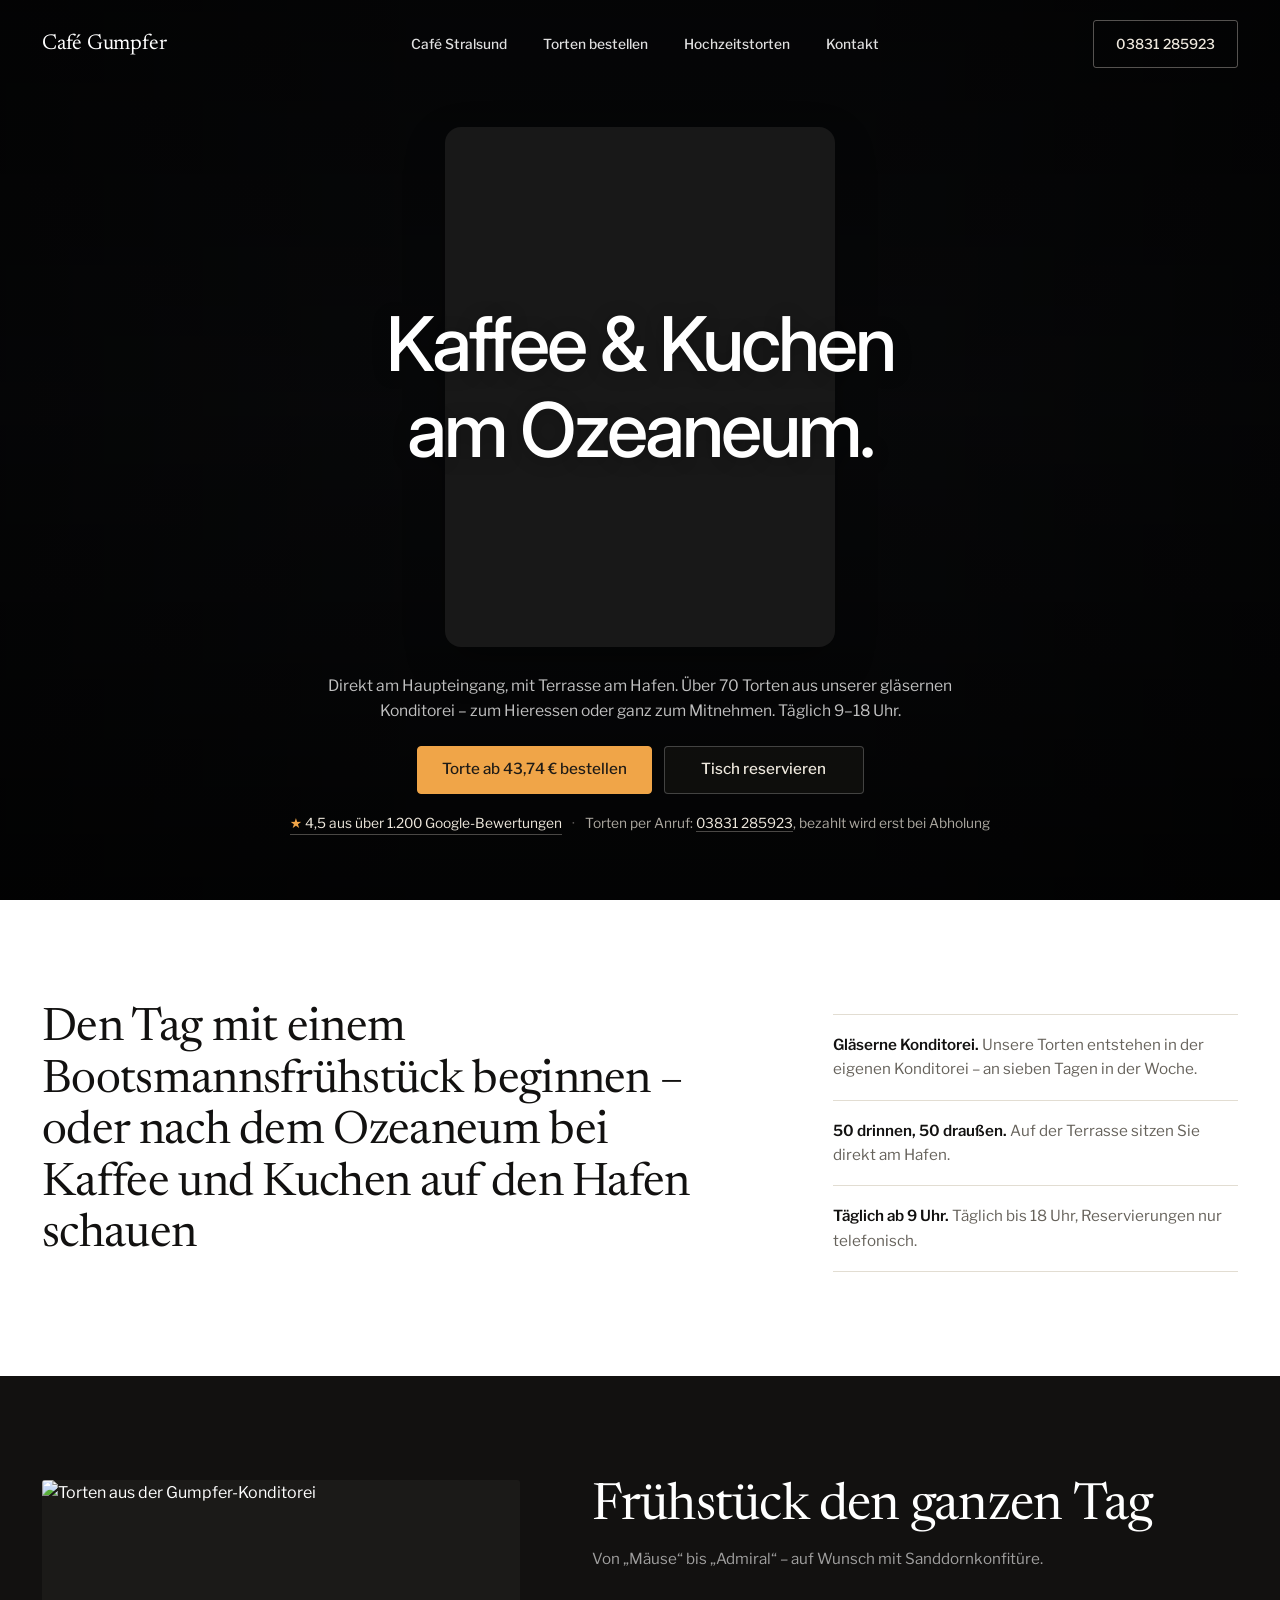
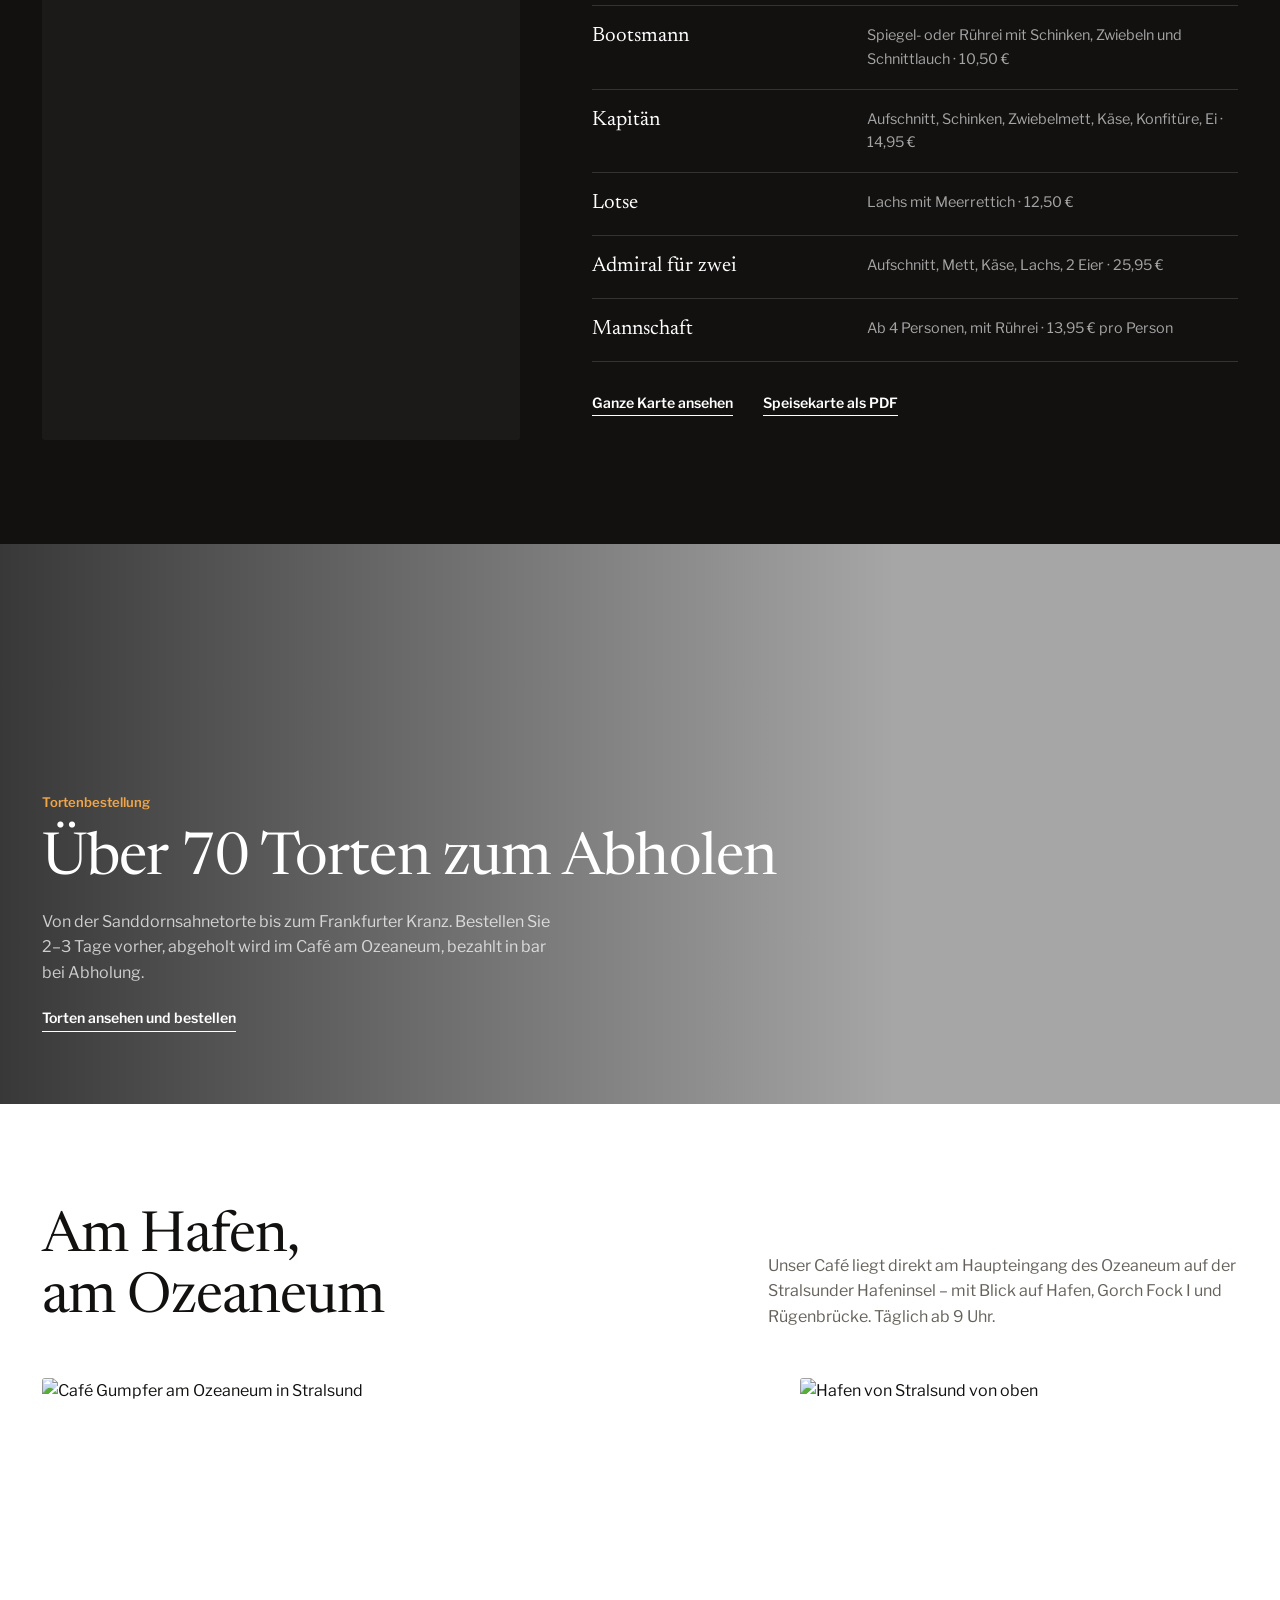
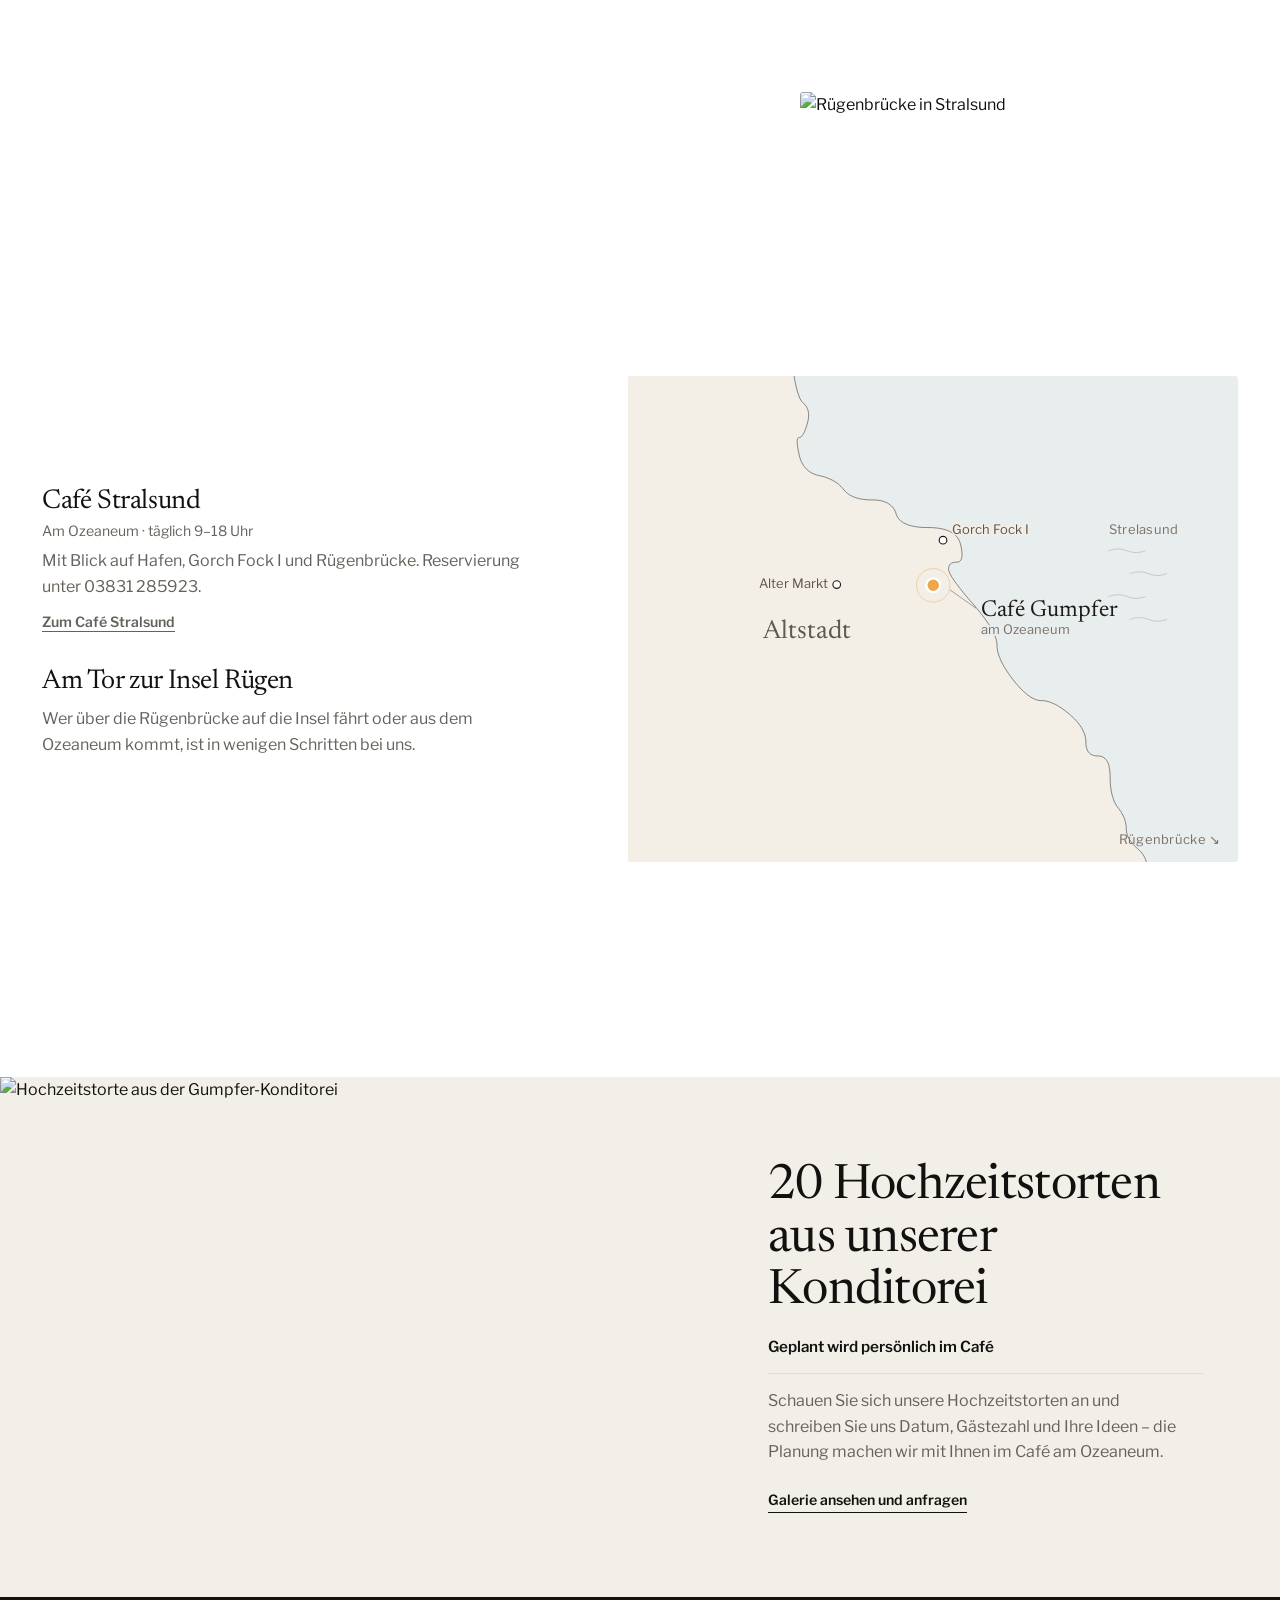
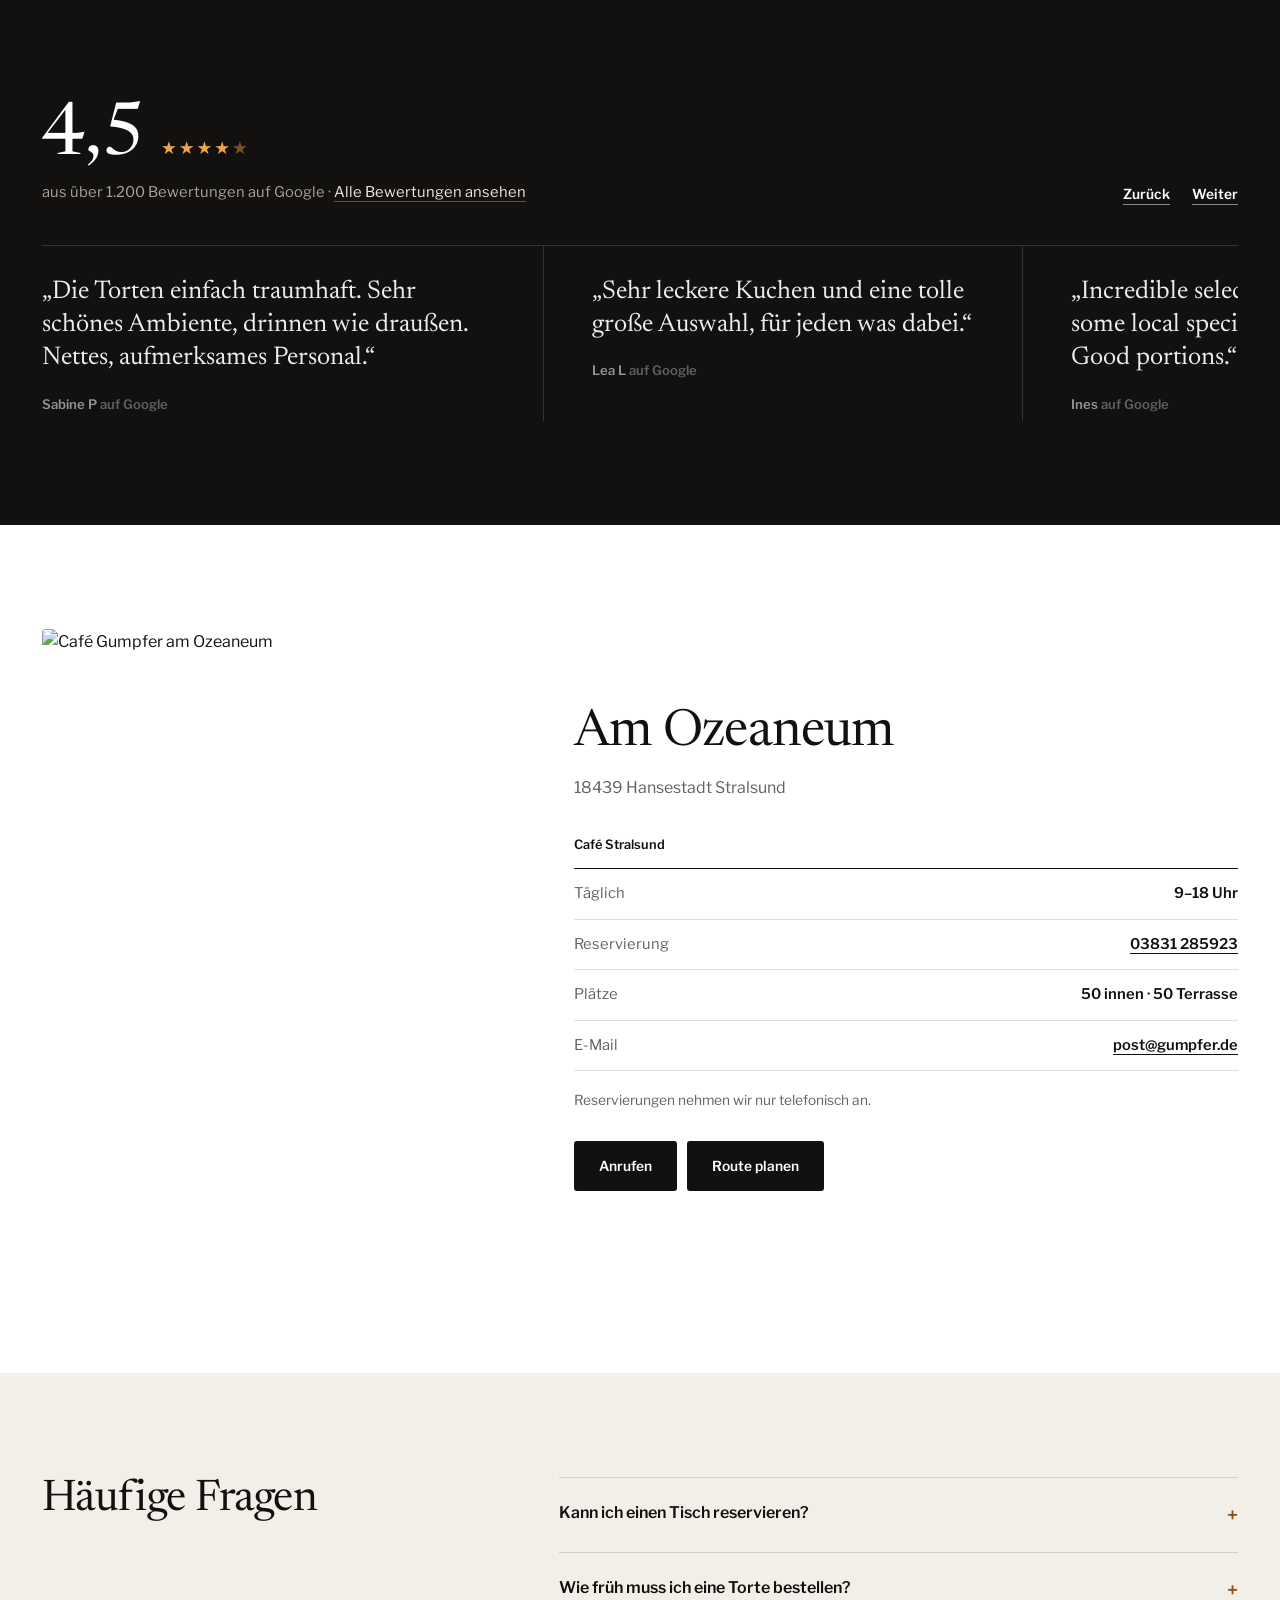
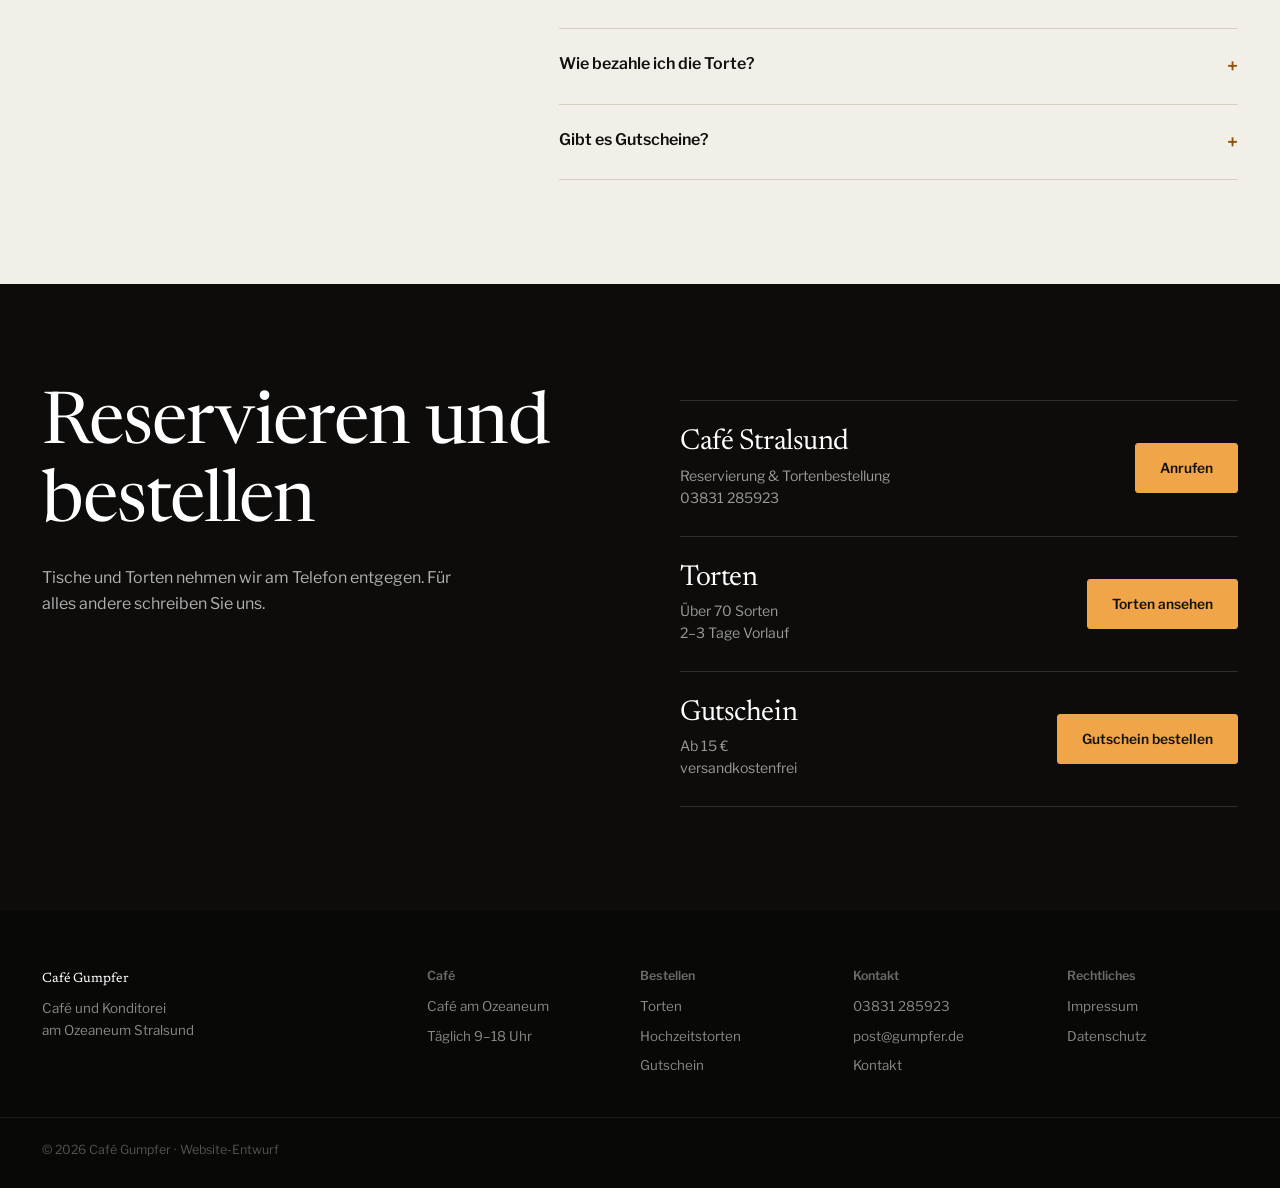
==== commit b04b1913: "Karte: Ausschnitt Stralsunder Innenstadt am Hafen Lageplan von Altstadt bis Strelasund: geglättete U" ====
--- a/index.html
+++ b/index.html
@@ -124,19 +124,22 @@
           <h3>Am Tor zur Insel Rügen</h3>
           <p>Wer über die Rügenbrücke auf die Insel fährt oder aus dem Ozeaneum kommt, ist in wenigen Schritten bei uns.</p>
         </div>
-        <div class="area__map"><svg class="linemap" viewBox="0 0 800 587" role="img" aria-labelledby="linemap-title" xmlns="http://www.w3.org/2000/svg">
-<title id="linemap-title">Café Gumpfer am Ozeaneum, Stralsund</title>
-<path class="lm-land" d="M283.0 43.0 L283.0 47.0 L284.6 47.0 L284.6 56.6 L286.2 56.6 L286.2 63.5 L287.8 63.5 L287.8 71.7 L289.4 71.7 L289.4 74.5 L291.0 74.5 L291.0 75.9 L294.2 75.9 L294.2 77.2 L295.9 77.2 L295.9 80.0 L294.2 80.0 L294.2 88.3 L295.9 88.3 L295.9 89.6 L297.5 89.6 L297.5 92.4 L299.1 92.4 L299.1 95.1 L300.7 95.1 L300.7 110.3 L302.3 110.3 L302.3 117.1 L303.9 117.1 L303.9 118.5 L305.5 118.5 L305.5 119.9 L307.1 119.9 L307.1 121.3 L308.7 121.3 L308.7 124.0 L310.3 124.0 L310.3 128.1 L311.9 128.1 L311.9 130.9 L313.5 130.9 L313.5 140.5 L315.1 140.5 L315.1 148.8 L316.7 148.8 L316.7 151.5 L318.3 151.5 L318.3 152.9 L316.7 152.9 L316.7 157.0 L315.1 157.0 L315.1 158.4 L316.7 158.4 L316.7 163.9 L318.3 163.9 L318.3 165.3 L323.1 165.3 L323.1 166.6 L324.8 166.6 L324.8 168.0 L326.4 168.0 L326.4 169.4 L334.4 169.4 L334.4 172.1 L336.0 172.1 L336.0 174.9 L347.2 174.9 L347.2 177.7 L348.8 177.7 L348.8 181.8 L345.6 181.8 L345.6 184.5 L347.2 184.5 L347.2 187.3 L348.8 187.3 L348.8 188.6 L350.4 188.6 L350.4 190.0 L352.0 190.0 L352.0 192.8 L353.6 192.8 L353.6 195.5 L355.2 195.5 L355.2 201.0 L356.9 201.0 L356.9 203.8 L358.5 203.8 L358.5 205.2 L360.1 205.2 L360.1 207.9 L361.7 207.9 L361.7 209.3 L366.5 209.3 L366.5 210.6 L367.4 210.6 L368.1 210.6 L368.1 212.0 L369.7 212.0 L369.7 213.4 L371.3 213.4 L371.3 214.8 L372.9 214.8 L372.9 219.2 L372.9 220.3 L373.9 220.3 L377.7 220.3 L377.7 224.3 L377.7 228.5 L379.3 228.5 L379.3 232.6 L380.9 232.6 L380.9 236.8 L382.5 236.8 L382.5 238.2 L384.1 238.2 L384.1 240.9 L385.8 240.9 L385.8 243.7 L384.1 243.7 L384.1 249.2 L382.5 249.2 L382.5 251.9 L384.1 251.9 L384.1 254.7 L385.8 254.7 L385.8 272.5 L384.1 272.5 L384.1 273.9 L380.9 273.9 L380.9 275.3 L379.3 275.3 L379.3 280.8 L377.7 280.8 L377.7 284.9 L376.1 284.9 L376.1 287.7 L374.5 287.7 L374.5 289.0 L372.9 289.0 L372.9 291.8 L371.3 291.8 L371.3 294.5 L369.7 294.5 L369.7 297.3 L368.1 297.3 L368.1 301.4 L369.7 301.4 L369.7 313.8 L368.1 313.8 L368.1 315.2 L364.9 315.2 L364.9 317.9 L363.3 317.9 L363.3 338.6 L364.9 338.6 L364.9 341.3 L366.5 341.3 L366.5 342.7 L368.1 342.7 L368.1 353.7 L369.7 353.7 L369.7 355.1 L371.3 355.1 L371.3 356.4 L372.9 356.4 L372.9 357.8 L374.5 357.8 L374.5 360.6 L376.1 360.6 L376.1 363.3 L377.7 363.3 L377.7 364.7 L379.3 364.7 L379.3 367.4 L380.9 367.4 L380.9 366.1 L382.5 366.1 L382.5 371.6 L384.1 371.6 L384.1 372.9 L385.8 372.9 L385.8 374.3 L389.0 374.3 L389.0 375.7 L390.6 375.7 L390.6 377.1 L392.2 377.1 L392.2 378.4 L395.4 378.4 L395.4 379.8 L397.0 379.8 L397.0 382.6 L398.6 382.6 L398.6 383.9 L400.2 383.9 L400.2 386.7 L403.4 386.7 L403.4 389.5 L405.0 389.5 L405.0 390.8 L408.2 390.8 L408.2 393.6 L409.8 393.6 L409.8 394.9 L411.4 394.9 L411.4 396.3 L413.0 396.3 L413.0 397.7 L414.7 397.7 L414.7 399.1 L417.9 399.1 L417.9 400.4 L422.7 400.4 L422.7 401.8 L427.5 401.8 L427.5 407.3 L429.1 407.3 L429.1 408.7 L432.3 408.7 L432.3 410.1 L433.9 410.1 L433.9 411.5 L437.1 411.5 L437.1 412.8 L440.3 412.8 L440.3 414.2 L443.5 414.2 L443.5 415.6 L445.2 415.6 L445.2 417.0 L453.2 417.0 L453.2 418.3 L456.4 418.3 L456.4 419.7 L474.0 419.7 L474.0 421.1 L478.9 421.1 L478.9 422.4 L491.7 422.4 L491.7 421.1 L493.6 421.1 L496.5 421.1 L496.5 419.7 L498.1 419.7 L498.1 421.1 L501.3 421.1 L501.3 420.4 L501.3 419.7 L504.5 419.7 L504.5 418.3 L506.2 418.3 L506.2 417.0 L507.8 417.0 L507.8 415.6 L509.4 415.6 L509.4 414.2 L511.0 414.2 L511.0 411.5 L512.6 411.5 L512.6 410.1 L514.2 410.1 L514.2 407.3 L515.8 407.3 L515.8 404.6 L517.4 404.6 L517.4 401.8 L519.0 401.8 L519.0 400.4 L520.6 400.4 L520.6 399.1 L522.2 399.1 L522.2 397.7 L523.3 397.7 L523.8 397.7 L523.8 396.7 L523.8 394.9 L524.7 394.9 L525.4 394.9 L525.4 393.6 L527.0 393.6 L527.0 390.8 L528.6 390.8 L528.6 388.1 L530.2 388.1 L530.2 385.3 L530.7 385.3 L531.8 385.3 L531.8 382.6 L533.4 382.6 L533.4 381.2 L535.1 381.2 L535.1 379.8 L536.7 379.8 L536.7 377.1 L538.3 377.1 L538.3 375.7 L539.9 375.7 L539.9 374.3 L541.5 374.3 L541.5 375.7 L543.1 375.7 L543.1 379.8 L546.3 379.8 L546.3 381.2 L547.9 381.2 L547.9 382.6 L551.1 382.6 L551.1 383.9 L552.7 383.9 L552.7 385.3 L554.3 385.3 L554.3 386.7 L555.9 386.7 L555.9 388.1 L557.5 388.1 L557.5 389.5 L559.1 389.5 L559.1 392.2 L560.7 392.2 L560.7 393.6 L562.3 393.6 L562.3 394.9 L563.9 394.9 L563.9 396.3 L565.6 396.3 L565.6 397.7 L567.2 397.7 L567.2 399.1 L568.8 399.1 L568.8 400.4 L570.4 400.4 L570.4 401.8 L572.0 401.8 L572.0 403.2 L573.6 403.2 L573.6 404.6 L575.2 404.6 L575.2 407.3 L576.8 407.3 L576.8 408.7 L578.4 408.7 L578.4 411.5 L580.0 411.5 L580.0 415.6 L578.4 415.6 L578.4 422.4 L576.8 422.4 L576.8 428.0 L575.2 428.0 L575.2 430.7 L566.4 430.7 L559.1 430.7 L559.1 429.3 L555.9 429.3 L555.9 428.0 L554.3 428.0 L554.3 426.6 L552.3 426.6 L551.1 426.6 L551.1 425.3 L547.9 425.2 L547.9 423.8 L546.5 423.8 L528.6 423.8 L528.6 425.2 L525.4 425.2 L525.4 426.6 L523.8 426.6 L523.8 428.0 L522.2 428.0 L522.2 429.3 L519.0 429.3 L519.0 430.7 L517.4 430.7 L517.4 432.1 L515.8 432.1 L515.8 436.2 L514.2 436.2 L514.2 439.0 L512.6 439.0 L512.6 440.3 L511.0 440.3 L511.0 441.7 L509.4 441.7 L509.4 444.5 L507.8 444.5 L507.8 445.8 L506.2 445.8 L506.2 447.2 L504.5 447.2 L504.5 450.0 L502.9 450.0 L502.9 452.7 L501.3 452.7 L501.3 453.5 L501.3 454.1 L500.0 454.1 L498.1 454.1 L498.1 455.0 L498.1 455.5 L491.7 455.5 L491.7 456.8 L490.1 456.8 L490.1 458.2 L486.9 458.2 L486.9 459.6 L485.3 459.6 L485.3 461.0 L483.7 461.0 L483.7 462.3 L482.1 462.3 L482.1 467.8 L480.5 467.8 L480.5 470.6 L478.9 470.6 L478.9 473.3 L477.3 473.3 L477.3 474.7 L475.7 474.7 L475.7 476.1 L474.0 476.1 L474.0 478.8 L472.4 478.8 L472.4 480.2 L474.0 480.2 L474.0 491.2 L475.7 491.2 L475.7 492.6 L475.3 493.4 L438.6 510.4 L438.2 547.3 L402.1 508.9 L402.3 490.4 L329.7 450.5 L311.4 449.7 L293.4 430.5 L293.6 393.5 L275.4 392.8 L275.5 355.8 L239.2 335.8 L221.1 335.0 L221.1 353.6 L202.9 352.8 L203.0 334.3 L184.8 333.6 L184.9 315.0 L148.6 313.6 L130.5 294.3 L130.5 257.3 L40.0 253.6 L40.0 216.5 L58.1 217.2 L58.0 198.7 L75.9 180.9 L76.0 199.5 L166.4 203.2 L202.3 167.8 L184.0 148.5 L183.6 111.5 L201.4 93.8 L183.1 74.6 L200.9 56.9 L201.1 75.4 L236.7 40.0 L272.8 41.6 L272.9 42.2 L283.0 43.0 Z"/>
-<g class="lm-waves"><path d="M450 282 q14 -6 28 0 t28 0" /><path d="M476 310 q14 -6 28 0 t28 0" /><path d="M450 338 q14 -6 28 0 t28 0" /><path d="M476 366 q14 -6 28 0 t28 0" /></g>
-<text class="lm-city" x="250" y="272" text-anchor="middle">Stralsund</text>
-<text class="lm-water" x="452" y="256">Strelasund</text>
-<text class="lm-water" x="780" y="54" text-anchor="end">Rügen →</text>
+        <div class="area__map"><svg class="linemap" viewBox="0 0 800 637" role="img" aria-labelledby="linemap-title" xmlns="http://www.w3.org/2000/svg">
+<title id="linemap-title">Lageplan Stralsunder Innenstadt: Café Gumpfer am Ozeaneum, nahe Altem Markt und Gorch Fock I</title>
+<rect class="lm-sea" x="0" y="0" width="800" height="637"/>
+<path class="lm-land" d="M22.3 -582.3 L24.3 -570.5 L26.2 -559.2 L28.1 -548.7 L30.0 -538.7 L31.8 -529.4 L33.6 -520.7 L35.3 -512.7 L37.0 -505.3 L38.7 -498.5 L40.3 -492.4 L41.8 -486.9 L43.4 -482.0 L44.9 -477.8 L46.3 -474.2 L47.7 -471.2 L49.1 -468.9 L50.4 -467.2 L51.8 -465.5 L53.2 -464.0 L54.6 -462.5 L56.1 -461.1 L57.6 -459.7 L59.2 -458.5 L60.8 -457.3 L62.5 -456.1 L64.2 -455.1 L65.9 -454.1 L67.7 -453.2 L69.5 -452.3 L71.4 -451.5 L73.3 -450.8 L75.2 -450.2 L77.2 -449.6 L79.0 -448.8 L80.7 -447.7 L82.1 -446.4 L83.5 -444.9 L84.6 -443.0 L85.6 -441.0 L86.4 -438.7 L87.1 -436.1 L87.6 -433.3 L87.9 -430.3 L88.1 -427.0 L88.1 -423.4 L87.9 -419.6 L87.6 -415.6 L87.1 -411.3 L86.4 -406.8 L85.9 -402.5 L85.5 -398.4 L85.2 -394.6 L85.0 -391.1 L85.0 -387.8 L85.1 -384.8 L85.3 -382.0 L85.6 -379.4 L86.1 -377.1 L86.6 -375.1 L87.3 -373.3 L88.2 -371.7 L89.1 -370.4 L90.2 -369.3 L91.4 -368.5 L92.7 -368.0 L94.0 -367.4 L95.1 -366.7 L96.2 -366.1 L97.2 -365.4 L98.1 -364.6 L98.9 -363.8 L99.7 -363.0 L100.3 -362.2 L100.9 -361.3 L101.4 -360.4 L101.8 -359.4 L102.2 -358.4 L102.4 -357.4 L102.6 -356.3 L102.7 -355.2 L102.7 -354.1 L102.7 -353.0 L102.9 -351.8 L103.2 -350.7 L103.5 -349.6 L103.9 -348.4 L104.4 -347.3 L105.0 -346.1 L105.6 -345.0 L106.4 -343.9 L107.2 -342.7 L108.1 -341.6 L109.1 -340.5 L110.2 -339.3 L111.3 -338.2 L112.6 -337.0 L113.9 -335.9 L115.2 -334.3 L116.4 -332.2 L117.6 -329.5 L118.7 -326.4 L119.9 -322.8 L120.9 -318.7 L122.0 -314.1 L123.0 -309.0 L123.9 -303.4 L124.8 -297.3 L125.7 -290.7 L126.5 -283.6 L127.3 -276.0 L128.0 -267.9 L128.7 -259.4 L129.4 -250.3 L130.2 -241.7 L131.1 -233.5 L132.1 -225.9 L133.3 -218.6 L134.6 -211.9 L136.0 -205.6 L137.5 -199.7 L139.2 -194.3 L140.9 -189.4 L142.8 -184.9 L144.9 -180.9 L147.0 -177.4 L149.3 -174.3 L151.7 -171.7 L154.2 -169.5 L156.9 -167.8 L159.4 -166.1 L161.8 -164.2 L164.0 -162.3 L166.2 -160.3 L168.2 -158.3 L170.1 -156.2 L171.9 -154.0 L173.6 -151.7 L175.1 -149.4 L176.5 -147.0 L177.8 -144.5 L178.9 -141.9 L180.0 -139.3 L180.9 -136.6 L181.7 -133.9 L182.3 -131.0 L183.0 -128.3 L183.8 -125.7 L184.6 -123.2 L185.4 -120.8 L186.3 -118.5 L187.2 -116.3 L188.1 -114.2 L189.1 -112.2 L190.1 -110.3 L191.2 -108.5 L192.3 -106.9 L193.5 -105.3 L194.7 -103.8 L195.9 -102.5 L197.2 -101.3 L198.5 -100.1 L199.8 -98.6 L201.1 -96.7 L202.3 -94.4 L203.4 -91.7 L204.5 -88.6 L205.6 -85.1 L206.6 -81.3 L207.6 -77.0 L208.6 -72.4 L209.5 -67.3 L210.4 -61.9 L211.2 -56.1 L212.0 -49.9 L212.7 -43.3 L213.4 -36.3 L214.1 -28.9 L214.8 -21.9 L215.5 -15.4 L216.3 -9.2 L217.1 -3.3 L218.0 2.1 L218.9 7.1 L219.9 11.8 L220.8 16.0 L221.9 19.9 L223.0 23.3 L224.1 26.4 L225.2 29.1 L226.4 31.4 L227.7 33.3 L229.0 34.8 L230.3 36.0 L231.5 37.2 L232.5 38.4 L233.5 39.8 L234.3 41.2 L235.0 42.7 L235.6 44.2 L236.1 45.8 L236.4 47.5 L236.6 49.3 L236.7 51.2 L236.6 53.1 L236.5 55.0 L236.2 57.1 L235.8 59.2 L235.2 61.4 L234.6 63.7 L233.9 65.8 L233.3 67.8 L232.6 69.6 L231.9 71.3 L231.3 72.9 L230.6 74.3 L229.9 75.6 L229.3 76.7 L228.6 77.7 L228.0 78.5 L227.3 79.3 L226.6 79.8 L226.0 80.2 L225.3 80.5 L224.6 80.7 L224.0 80.7 L223.4 80.8 L222.9 81.2 L222.5 81.7 L222.2 82.4 L221.9 83.3 L221.8 84.4 L221.7 85.6 L221.7 87.1 L221.8 88.7 L221.9 90.4 L222.2 92.4 L222.5 94.5 L222.9 96.8 L223.4 99.3 L224.0 102.0 L224.6 104.8 L225.4 107.5 L226.3 110.1 L227.4 112.5 L228.5 114.8 L229.8 116.9 L231.2 118.9 L232.8 120.7 L234.4 122.4 L236.2 124.0 L238.1 125.4 L240.1 126.7 L242.3 127.8 L244.5 128.8 L246.9 129.6 L249.5 130.3 L252.1 130.9 L254.7 131.5 L257.2 132.2 L259.6 133.0 L261.9 133.9 L264.1 134.8 L266.2 135.8 L268.3 136.8 L270.3 138.0 L272.2 139.2 L274.0 140.4 L275.8 141.8 L277.4 143.2 L279.0 144.7 L280.5 146.3 L281.9 147.9 L283.2 149.6 L284.7 151.2 L286.2 152.7 L287.9 154.1 L289.7 155.4 L291.7 156.5 L293.8 157.6 L295.9 158.5 L298.3 159.4 L300.7 160.1 L303.3 160.8 L305.9 161.3 L308.8 161.7 L311.7 162.1 L314.7 162.3 L317.9 162.4 L321.2 162.4 L324.4 162.5 L327.3 162.8 L330.2 163.2 L332.8 163.8 L335.3 164.5 L337.6 165.4 L339.7 166.3 L341.7 167.5 L343.5 168.8 L345.2 170.2 L346.7 171.7 L348.0 173.4 L349.2 175.3 L350.2 177.3 L351.0 179.4 L351.6 181.6 L352.6 183.8 L353.7 185.7 L355.1 187.6 L356.8 189.3 L358.7 190.8 L360.8 192.3 L363.2 193.5 L365.9 194.7 L368.8 195.7 L371.9 196.5 L375.3 197.2 L378.9 197.8 L382.8 198.2 L386.9 198.5 L391.3 198.6 L395.9 198.6 L400.3 198.8 L404.5 199.2 L408.3 199.7 L412.0 200.4 L415.4 201.3 L418.5 202.4 L421.4 203.6 L424.1 205.0 L426.5 206.6 L428.6 208.4 L430.5 210.3 L432.2 212.4 L433.6 214.7 L434.7 217.2 L435.6 219.9 L436.3 222.7 L436.8 225.4 L437.2 227.9 L437.5 230.2 L437.7 232.3 L437.7 234.2 L437.7 236.0 L437.5 237.6 L437.1 239.0 L436.7 240.3 L436.1 241.3 L435.4 242.2 L434.6 242.9 L433.6 243.4 L432.5 243.8 L431.3 244.0 L430.0 244.0 L428.8 244.0 L427.6 244.2 L426.6 244.4 L425.6 244.7 L424.7 245.0 L423.8 245.5 L423.1 246.0 L422.4 246.5 L421.8 247.2 L421.4 247.9 L420.9 248.7 L420.6 249.5 L420.4 250.4 L420.2 251.4 L420.1 252.5 L420.1 253.6 L420.4 255.0 L420.9 256.5 L421.6 258.3 L422.6 260.3 L423.8 262.5 L425.3 264.9 L427.1 267.5 L429.0 270.4 L431.3 273.4 L433.7 276.7 L436.5 280.1 L439.4 283.8 L442.7 287.7 L446.1 291.8 L449.9 296.1 L453.8 300.7 L457.5 305.1 L461.0 309.3 L464.2 313.4 L467.2 317.4 L469.9 321.2 L472.4 324.9 L474.7 328.4 L476.6 331.8 L478.4 335.1 L479.9 338.2 L481.1 341.2 L482.1 344.0 L482.8 346.7 L483.3 349.3 L483.6 351.7 L483.6 354.0 L483.7 356.3 L484.1 358.7 L484.6 361.2 L485.2 363.8 L486.1 366.4 L487.1 369.1 L488.2 371.8 L489.5 374.7 L491.0 377.6 L492.7 380.6 L494.5 383.6 L496.5 386.7 L498.6 389.9 L500.9 393.2 L503.4 396.5 L506.1 399.9 L508.7 403.1 L511.2 406.0 L513.8 408.8 L516.2 411.3 L518.7 413.7 L521.1 415.8 L523.4 417.7 L525.7 419.4 L528.0 420.9 L530.3 422.2 L532.4 423.2 L534.6 424.1 L536.7 424.7 L538.8 425.2 L540.8 425.4 L542.8 425.4 L544.8 425.5 L546.9 425.8 L549.0 426.3 L551.2 426.8 L553.3 427.6 L555.6 428.4 L557.9 429.4 L560.2 430.5 L562.5 431.8 L564.9 433.2 L567.4 434.8 L569.8 436.5 L572.4 438.3 L574.9 440.3 L577.5 442.4 L580.2 444.7 L582.7 447.0 L585.0 449.2 L587.1 451.5 L589.1 453.8 L590.9 456.0 L592.6 458.3 L594.1 460.6 L595.4 462.8 L596.5 465.1 L597.5 467.4 L598.4 469.6 L599.0 471.9 L599.5 474.2 L599.9 476.4 L600.0 478.7 L600.0 481.0 L600.1 483.1 L600.4 485.1 L600.8 486.9 L601.3 488.6 L601.9 490.2 L602.6 491.6 L603.5 492.9 L604.5 494.0 L605.6 495.0 L606.8 495.8 L608.2 496.5 L609.7 497.1 L611.3 497.5 L613.0 497.8 L614.9 497.9 L616.9 497.9 L618.7 498.2 L620.5 498.6 L622.1 499.2 L623.6 500.1 L624.9 501.1 L626.2 502.4 L627.3 503.9 L628.3 505.6 L629.2 507.5 L629.9 509.6 L630.5 512.0 L631.0 514.5 L631.4 517.3 L631.6 520.3 L631.8 523.5 L631.8 526.9 L631.8 530.2 L632.0 533.4 L632.3 536.4 L632.6 539.4 L633.0 542.3 L633.5 545.0 L634.1 547.7 L634.7 550.2 L635.5 552.7 L636.3 555.0 L637.2 557.3 L638.2 559.4 L639.3 561.4 L640.4 563.3 L641.7 565.1 L643.0 566.8 L644.2 568.5 L645.4 570.2 L646.5 571.9 L647.5 573.6 L648.4 575.3 L649.2 577.0 L650.0 578.7 L650.6 580.4 L651.2 582.1 L651.7 583.8 L652.1 585.5 L652.4 587.2 L652.7 588.9 L652.9 590.6 L652.9 592.3 L652.9 594.0 L653.1 595.7 L653.3 597.4 L653.7 599.1 L654.2 600.8 L654.8 602.5 L655.5 604.2 L656.4 605.9 L657.4 607.6 L658.5 609.4 L659.8 611.1 L661.1 612.7 L662.6 614.4 L664.2 616.1 L666.0 617.8 L667.8 619.5 L669.8 621.2 L671.6 623.0 L673.3 625.0 L674.8 627.0 L676.1 629.1 L677.2 631.3 L678.2 633.7 L679.0 636.1 L679.7 638.7 L680.2 641.3 L680.5 644.1 L680.7 646.9 L680.7 649.9 L680.5 653.0 L680.2 656.2 L679.7 659.5 L679.0 662.9 L678.4 666.1 L677.7 669.1 L677.1 671.8 L676.4 674.4 L675.7 676.7 L675.1 678.8 L674.4 680.7 L673.7 682.4 L673.1 683.9 L672.4 685.2 L671.8 686.3 L671.1 687.1 L670.4 687.8 L669.8 688.2 L669.1 688.4 L668.5 688.4 L667.8 688.5 L667.3 688.6 L666.7 688.8 L666.2 689.1 L665.8 689.5 L665.4 689.9 L665.0 690.4 L664.6 691.0 L664.4 691.6 L664.1 692.3 L663.9 693.1 L663.7 693.9 L663.6 694.9 L663.5 695.9 L663.5 696.9 L663.5 698.1 L663.6 699.2 L663.7 700.3 L664.0 701.5 L664.3 702.6 L664.7 703.7 L665.2 704.9 L665.8 706.0 L666.5 707.1 L667.2 708.3 L668.0 709.4 L668.9 710.5 L669.9 711.7 L671.0 712.8 L672.2 713.9 L673.4 715.1 L674.7 716.2 L676.0 717.7 L677.1 719.6 L678.2 721.9 L679.2 724.6 L680.1 727.7 L680.9 731.2 L681.7 735.0 L682.4 739.3 L682.9 743.9 L683.4 748.9 L683.8 754.4 L684.2 760.2 L684.4 766.4 L684.6 773.0 L684.7 779.9 L684.7 787.3 L684.5 794.3 L684.2 800.9 L683.7 807.1 L683.0 812.9 L682.2 818.3 L681.2 823.4 L680.0 828.0 L678.7 832.3 L677.2 836.1 L675.6 839.6 L673.8 842.7 L671.8 845.4 L669.6 847.7 L667.3 849.6 L664.8 851.1 L662.2 852.3 L659.7 853.6 L657.3 855.1 L655.0 856.7 L652.8 858.6 L650.8 860.6 L648.9 862.8 L647.1 865.2 L645.5 867.7 L644.0 870.4 L642.5 873.3 L641.3 876.4 L640.1 879.7 L639.1 883.1 L638.2 886.7 L637.4 890.5 L636.7 894.5 L635.8 898.5 L634.8 902.6 L633.5 906.8 L632.0 911.0 L630.3 915.4 L628.4 919.8 L626.3 924.2 L624.0 928.8 L621.5 933.4 L618.7 938.0 L615.8 942.8 L612.7 947.6 L609.3 952.5 L605.7 957.5 L602.0 962.5 L598.0 967.6 L594.3 972.8 L590.9 978.1 L587.8 983.6 L585.0 989.1 L582.5 994.7 L580.3 1000.5 L578.3 1006.3 L576.7 1012.3 L575.3 1018.3 L574.2 1024.5 L573.5 1030.8 L573.0 1037.2 L572.8 1043.6 L572.8 1050.2 L573.2 1056.9 L573.9 1063.7 L574.4 1070.2 L574.7 1076.2 L574.9 1081.8 L574.9 1087.1 L574.7 1091.9 L574.4 1096.4 L573.9 1100.4 L573.2 1104.1 L572.4 1107.4 L571.4 1110.3 L570.2 1112.8 L568.9 1115.0 L567.4 1116.7 L565.8 1118.0 L564.0 1119.0 L562.0 1119.5 L560.1 1120.1 L558.4 1120.8 L556.8 1121.4 L555.3 1122.1 L553.9 1122.9 L552.7 1123.7 L551.6 1124.5 L550.6 1125.3 L549.7 1126.2 L549.0 1127.1 L548.3 1128.1 L547.8 1129.1 L547.5 1130.1 L547.2 1131.2 L547.1 1132.3 L547.1 1133.4 L547.1 1134.5 L547.0 1135.5 L546.9 1136.4 L546.7 1137.2 L546.5 1138.0 L546.2 1138.7 L545.9 1139.4 L545.6 1139.9 L545.2 1140.4 L544.8 1140.9 L544.4 1141.2 L543.9 1141.5 L543.3 1141.7 L542.8 1141.9 L542.1 1141.9 L541.5 1141.9 L540.9 1142.5 L540.3 1143.5 L539.7 1145.1 L539.2 1147.2 L538.8 1149.9 L538.4 1153.1 L538.0 1156.8 L537.7 1161.1 L537.4 1165.8 L537.1 1171.1 L536.9 1177.0 L536.8 1183.4 L536.6 1190.3 L536.6 1197.7 L536.5 1205.7 L536.5 1214.2 L536.6 1222.3 L536.9 1229.9 L537.3 1237.1 L537.8 1243.9 L538.4 1250.3 L539.1 1256.3 L540.0 1261.8 L541.0 1266.9 L542.1 1271.6 L543.3 1275.8 L544.7 1279.7 L546.2 1283.1 L547.8 1286.0 L549.5 1288.6 L551.4 1290.7 L553.4 1292.4 L555.2 1294.3 L557.0 1296.4 L558.6 1298.6 L560.1 1301.0 L561.4 1303.6 L562.7 1306.4 L563.8 1309.3 L564.8 1312.4 L565.6 1315.7 L566.4 1319.2 L567.0 1322.8 L567.5 1326.7 L567.9 1330.7 L568.1 1334.9 L568.2 1339.2 L568.2 1343.7 L568.4 1348.1 L568.7 1352.3 L569.2 1356.3 L569.9 1360.1 L570.7 1363.7 L571.7 1367.2 L572.9 1370.5 L574.2 1373.6 L575.7 1376.6 L577.3 1379.3 L579.2 1381.9 L581.1 1384.3 L583.3 1386.6 L585.6 1388.6 L588.1 1390.5 L590.7 1392.2 L593.3 1394.1 L595.9 1396.0 L598.4 1398.2 L600.9 1400.4 L603.3 1402.9 L605.7 1405.4 L608.1 1408.1 L610.4 1410.9 L612.7 1413.9 L614.9 1417.0 L617.1 1420.3 L619.3 1423.7 L621.4 1427.3 L623.4 1430.9 L625.5 1434.8 L627.5 1438.7 L629.4 1442.4 L631.3 1445.8 L633.2 1449.0 L635.0 1451.8 L636.8 1454.3 L638.5 1456.6 L640.2 1458.6 L641.8 1460.3 L643.5 1461.7 L645.0 1462.8 L646.6 1463.7 L648.0 1464.3 L649.5 1464.5 L650.9 1464.5 L652.3 1464.3 L653.6 1463.7 L654.8 1463.3 L656.0 1463.1 L657.0 1463.1 L658.0 1463.2 L658.9 1463.5 L659.8 1464.0 L660.5 1464.7 L661.2 1465.5 L661.8 1466.5 L662.2 1467.8 L662.7 1469.1 L663.0 1470.7 L663.2 1472.4 L663.4 1474.3 L663.5 1476.4 L663.5 1478.7 L663.7 1480.9 L664.0 1483.0 L664.5 1485.1 L665.1 1487.0 L666.0 1489.0 L667.0 1490.8 L668.1 1492.6 L669.4 1494.3 L670.9 1495.9 L672.6 1497.5 L674.4 1498.9 L676.4 1500.4 L678.5 1501.7 L680.8 1503.0 L683.3 1504.2 L686.0 1505.3 L688.5 1506.5 L691.0 1507.7 L693.4 1509.0 L695.7 1510.2 L698.0 1511.5 L700.1 1512.9 L702.2 1514.3 L704.2 1515.7 L706.1 1517.1 L707.9 1518.6 L709.6 1520.2 L711.3 1521.7 L712.8 1523.3 L714.3 1524.9 L715.7 1526.6 L717.0 1528.3 L718.4 1529.9 L719.7 1531.4 L721.0 1532.7 L722.3 1534.0 L723.7 1535.2 L725.0 1536.2 L726.3 1537.2 L727.6 1538.0 L728.9 1538.8 L730.3 1539.4 L731.6 1540.0 L732.9 1540.4 L734.2 1540.7 L735.6 1540.9 L736.9 1541.0 L738.2 1541.0 L739.5 1541.1 L740.7 1541.3 L741.9 1541.7 L743.1 1542.1 L744.2 1542.6 L745.3 1543.3 L746.3 1544.0 L747.3 1544.9 L748.3 1545.8 L749.2 1546.9 L750.0 1548.0 L750.9 1549.3 L751.7 1550.7 L752.4 1552.2 L753.1 1553.8 L753.8 1555.5 L754.5 1557.1 L755.2 1558.7 L756.0 1560.2 L756.8 1561.6 L757.7 1563.0 L758.6 1564.2 L759.6 1565.4 L760.5 1566.6 L761.6 1567.6 L762.7 1568.6 L763.8 1569.5 L764.9 1570.4 L766.1 1571.2 L767.4 1571.9 L768.6 1572.5 L770.0 1573.1 L771.2 1573.7 L772.4 1574.3 L773.4 1575.0 L774.4 1575.7 L775.3 1576.4 L776.2 1577.2 L776.9 1578.0 L777.6 1578.8 L778.1 1579.7 L778.6 1580.6 L779.0 1581.6 L779.4 1582.6 L779.6 1583.6 L779.8 1584.7 L779.9 1585.8 L779.9 1586.9 L780.0 1588.0 L780.1 1589.0 L780.4 1589.9 L780.7 1590.8 L781.1 1591.5 L781.6 1592.3 L782.2 1592.9 L782.9 1593.5 L783.6 1594.0 L784.4 1594.4 L785.3 1594.7 L786.3 1595.0 L787.4 1595.2 L788.6 1595.4 L789.8 1595.4 L791.1 1595.4 L792.4 1595.5 L793.5 1595.7 L794.6 1595.9 L795.6 1596.2 L796.5 1596.5 L797.3 1596.9 L798.1 1597.4 L798.8 1598.0 L799.3 1598.6 L799.8 1599.4 L800.2 1600.1 L800.6 1601.0 L800.8 1601.9 L801.0 1602.9 L801.1 1604.0 L801.1 1605.1 L801.2 1606.2 L801.4 1607.3 L801.8 1608.3 L802.3 1609.3 L802.9 1610.3 L803.7 1611.2 L804.5 1612.1 L805.5 1612.9 L806.7 1613.7 L807.9 1614.5 L809.3 1615.2 L810.7 1615.9 L812.4 1616.6 L814.1 1617.2 L815.9 1617.8 L817.9 1618.4 L819.8 1619.0 L821.5 1619.6 L823.1 1620.3 L824.6 1621.0 L826.0 1621.7 L827.2 1622.5 L828.3 1623.3 L829.3 1624.2 L830.2 1625.1 L830.9 1626.0 L831.6 1626.9 L832.1 1627.9 L832.4 1629.0 L832.7 1630.0 L832.8 1631.1 L832.8 1632.3 L833.0 1633.5 L833.3 1634.8 L833.8 1636.1 L834.5 1637.5 L835.3 1639.0 L836.3 1640.6 L837.4 1642.2 L838.8 1643.9 L840.2 1645.7 L841.9 1647.5 L843.7 1649.4 L845.7 1651.4 L847.9 1653.5 L850.2 1655.6 L852.6 1657.8 L855.3 1660.0 L858.1 1662.2 L861.1 1664.4 L864.2 1666.4 L867.5 1668.4 L871.0 1670.3 L874.6 1672.2 L878.4 1673.9 L882.4 1675.6 L886.5 1677.3 L890.8 1678.8 L895.3 1680.3 L899.9 1681.7 L904.7 1683.1 L909.7 1684.4 L914.8 1685.6 L920.1 1686.7 L925.1 1687.9 L929.8 1689.3 L934.2 1690.7 L938.4 1692.3 L942.2 1694.0 L945.8 1695.7 L949.0 1697.6 L952.0 1699.6 L954.7 1701.7 L957.1 1703.9 L959.2 1706.2 L961.0 1708.6 L962.5 1711.1 L963.8 1713.7 L964.7 1716.5 L965.4 1719.3 L966.4 1722.1 L967.7 1724.9 L969.4 1727.6 L971.3 1730.3 L973.7 1732.9 L976.3 1735.6 L979.3 1738.2 L982.6 1740.7 L986.2 1743.2 L990.2 1745.7 L994.5 1748.1 L999.1 1750.5 L1004.1 1752.9 L1009.4 1755.3 L1015.0 1757.6 L1021.0 1759.8 L1026.6 1762.0 L1031.9 1764.1 L1036.8 1766.2 L1041.5 1768.2 L1045.8 1770.1 L1049.7 1771.9 L1053.4 1773.7 L1056.7 1775.4 L1059.7 1777.0 L1062.3 1778.6 L1064.6 1780.1 L1066.6 1781.5 L1068.3 1782.8 L1069.6 1784.1 L1070.6 1785.3 L1071.2 1786.5 L1072.1 1787.5 L1073.1 1788.5 L1074.2 1789.5 L1075.5 1790.3 L1077.0 1791.1 L1078.7 1791.8 L1080.5 1792.4 L1082.5 1793.0 L1084.6 1793.5 L1086.9 1793.9 L1089.4 1794.3 L1092.1 1794.6 L1094.9 1794.8 L1097.9 1794.9 L1101.0 1795.0 L1104.3 1795.0 L1107.5 1795.1 L1110.5 1795.2 L1113.5 1795.4 L1116.3 1795.7 L1119.0 1796.1 L1121.5 1796.5 L1124.0 1797.0 L1126.3 1797.6 L1128.5 1798.2 L1130.5 1798.9 L1132.5 1799.7 L1134.3 1800.5 L1136.0 1801.5 L1137.6 1802.5 L1139.0 1803.5 L1140.3 1804.7 L1142.0 1805.7 L1144.1 1806.7 L1146.5 1807.6 L1149.3 1808.5 L1152.5 1809.3 L1156.1 1810.0 L1160.0 1810.6 L1164.3 1811.2 L1169.0 1811.7 L1174.0 1812.1 L1179.4 1812.5 L1185.2 1812.8 L1191.4 1813.0 L1197.9 1813.1 L1204.8 1813.2 L1212.1 1813.2 L1219.0 1813.3 L1225.6 1813.4 L1231.9 1813.6 L1237.9 1813.9 L1243.5 1814.2 L1248.8 1814.7 L1253.8 1815.2 L1258.4 1815.7 L1262.7 1816.4 L1266.7 1817.1 L1270.3 1817.8 L1273.6 1818.7 L1276.6 1819.6 L1279.2 1820.6 L1281.5 1821.6 L1283.5 1822.8 L1286.1 1823.8 L1289.1 1824.6 L1292.7 1825.3 L1296.9 1825.9 L1301.5 1826.3 L1306.7 1826.6 L1312.5 1826.7 L1318.8 1826.7 L1325.6 1826.6 L1332.9 1826.3 L1340.8 1825.9 L1349.3 1825.3 L1358.2 1824.6 L1367.7 1823.8 L1377.8 1822.8 L1388.4 1821.6 L1398.5 1820.3 L1408.3 1818.9 L1417.6 1817.2 L1426.5 1815.4 L1435.1 1813.3 L1443.2 1811.1 L1450.8 1808.8 L1458.1 1806.2 L1465.0 1803.5 L1471.4 1800.6 L1477.5 1797.5 L1483.1 1794.2 L1488.3 1790.8 L1493.1 1787.2 L1497.5 1783.4 L1501.4 1779.4 L1505.2 1775.5 L1508.9 1771.6 L1512.4 1767.7 L1515.7 1763.9 L1518.8 1760.1 L1521.8 1756.4 L1524.6 1752.6 L1527.2 1748.9 L1529.7 1745.3 L1532.0 1741.7 L1534.2 1738.1 L1536.2 1734.6 L1538.0 1731.1 L1539.7 1727.6 L1541.1 1724.1 L1542.5 1720.7 L1543.9 1717.4 L1545.4 1714.3 L1546.9 1711.2 L1548.6 1708.2 L1550.3 1705.3 L1552.1 1702.6 L1554.1 1699.9 L1556.0 1697.4 L1558.1 1694.9 L1560.3 1692.6 L1562.5 1690.3 L1564.8 1688.2 L1567.2 1686.2 L1569.7 1684.3 L1572.2 1682.5 L1574.9 1680.8 L1577.6 1678.8 L1580.3 1676.6 L1583.1 1674.0 L1585.9 1671.2 L1588.7 1668.1 L1591.6 1664.7 L1594.6 1661.0 L1597.5 1657.0 L1600.6 1652.8 L1603.6 1648.2 L1606.7 1643.4 L1609.9 1638.3 L1613.0 1632.9 L1616.3 1627.3 L1619.5 1621.3 L1622.8 1615.1 L1626.1 1609.1 L1629.2 1603.5 L1632.3 1598.3 L1635.2 1593.3 L1638.1 1588.7 L1640.9 1584.3 L1643.7 1580.3 L1646.3 1576.7 L1648.9 1573.3 L1651.4 1570.2 L1653.8 1567.5 L1656.1 1565.1 L1658.3 1563.0 L1660.5 1561.2 L1662.5 1559.8 L1664.5 1558.6 L1666.4 1557.5 L1668.1 1556.4 L1669.7 1555.2 L1671.2 1554.1 L1672.6 1553.0 L1673.8 1551.8 L1674.9 1550.7 L1675.9 1549.5 L1676.8 1548.4 L1677.5 1547.3 L1678.1 1546.1 L1678.6 1545.0 L1679.0 1543.9 L1679.3 1542.7 L1679.4 1541.6 L1679.4 1540.4 L1679.5 1539.3 L1679.6 1538.2 L1679.9 1537.0 L1680.2 1535.9 L1680.6 1534.8 L1681.1 1533.6 L1681.7 1532.5 L1682.3 1531.4 L1683.1 1530.2 L1683.9 1529.1 L1684.8 1528.0 L1685.8 1526.8 L1686.9 1525.7 L1688.0 1524.6 L1689.3 1523.5 L1690.6 1522.3 L1691.9 1521.3 L1693.2 1520.4 L1694.6 1519.6 L1695.9 1518.9 L1697.2 1518.3 L1698.5 1517.8 L1699.9 1517.4 L1701.2 1517.1 L1702.5 1516.9 L1703.8 1516.8 L1705.1 1516.9 L1706.5 1517.0 L1707.8 1517.3 L1709.1 1517.6 L1710.4 1518.1 L1711.8 1518.6 L1713.0 1519.3 L1714.2 1520.0 L1715.2 1520.7 L1716.2 1521.6 L1717.1 1522.5 L1718.0 1523.5 L1718.7 1524.6 L1719.4 1525.7 L1720.0 1526.9 L1720.5 1528.2 L1720.9 1529.5 L1721.2 1530.9 L1721.5 1532.4 L1721.6 1534.0 L1721.7 1535.6 L1721.7 1537.3 L1721.9 1539.0 L1722.3 1540.6 L1722.9 1542.2 L1723.8 1543.8 L1724.8 1545.3 L1726.0 1546.8 L1727.5 1548.3 L1729.1 1549.7 L1731.0 1551.1 L1733.1 1552.4 L1735.4 1553.7 L1737.8 1555.0 L1740.5 1556.3 L1743.4 1557.5 L1746.5 1558.6 L1749.8 1559.8 L1753.1 1561.0 L1756.4 1562.4 L1759.7 1563.8 L1763.1 1565.4 L1766.4 1567.0 L1769.7 1568.8 L1773.0 1570.7 L1776.3 1572.7 L1779.6 1574.8 L1782.9 1577.0 L1786.2 1579.3 L1789.5 1581.7 L1792.8 1584.2 L1796.1 1586.8 L1799.4 1589.5 L1802.7 1592.4 L1805.8 1595.1 L1808.7 1597.7 L1811.4 1600.2 L1813.9 1602.7 L1816.1 1605.0 L1818.2 1607.1 L1820.1 1609.2 L1821.7 1611.2 L1823.2 1613.1 L1824.4 1614.9 L1825.4 1616.5 L1826.3 1618.1 L1826.9 1619.5 L1827.3 1620.9 L1827.5 1622.1 L1827.5 1623.2 L1827.9 1624.6 L1828.7 1626.2 L1830.0 1628.1 L1831.6 1630.2 L1833.7 1632.6 L1836.2 1635.2 L1839.1 1638.1 L1842.4 1641.2 L1846.1 1644.6 L1850.2 1648.2 L1854.8 1652.1 L1859.7 1656.2 L1865.1 1660.5 L1870.9 1665.1 L1877.1 1670.0 L1883.7 1675.1 L1889.9 1680.0 L1895.7 1684.6 L1901.1 1688.9 L1906.0 1693.0 L1910.6 1696.9 L1914.7 1700.5 L1918.4 1703.9 L1921.8 1707.0 L1924.6 1709.9 L1927.1 1712.5 L1929.2 1714.9 L1930.8 1717.0 L1932.1 1718.9 L1932.9 1720.5 L1933.3 1721.9 L1933.3 1723.0 L1933.5 1724.2 L1933.7 1725.4 L1934.1 1726.6 L1934.6 1727.9 L1935.2 1729.2 L1935.9 1730.5 L1936.8 1731.9 L1937.8 1733.3 L1938.9 1734.8 L1940.1 1736.3 L1941.5 1737.8 L1943.0 1739.4 L1944.6 1741.0 L1946.3 1742.6 L1948.2 1744.3 L1950.2 1746.0 L1952.0 1747.7 L1953.8 1749.4 L1955.4 1751.1 L1956.9 1752.8 L1958.2 1754.5 L1959.5 1756.2 L1960.6 1757.9 L1961.6 1759.6 L1962.5 1761.3 L1963.2 1763.0 L1963.8 1764.7 L1964.3 1766.4 L1964.7 1768.1 L1964.9 1769.8 L1965.1 1771.5 L1965.1 1773.2 L1965.0 1774.8 L1964.9 1776.3 L1964.8 1777.6 L1964.6 1778.9 L1964.4 1780.1 L1964.2 1781.1 L1963.9 1782.1 L1963.6 1782.9 L1963.2 1783.7 L1962.8 1784.3 L1962.3 1784.8 L1961.8 1785.3 L1961.3 1785.6 L1960.7 1785.8 L1960.1 1785.9 L1959.4 1785.9 L1958.8 1786.1 L1958.2 1786.4 L1957.7 1787.0 L1957.2 1787.7 L1956.7 1788.6 L1956.3 1789.6 L1956.0 1790.9 L1955.6 1792.3 L1955.3 1793.9 L1955.1 1795.6 L1954.9 1797.6 L1954.7 1799.7 L1954.6 1802.0 L1954.5 1804.5 L1954.5 1807.2 L1954.5 1810.0 L1954.4 1812.6 L1954.3 1815.1 L1954.2 1817.4 L1954.1 1819.6 L1953.9 1821.5 L1953.6 1823.3 L1953.3 1824.9 L1953.0 1826.3 L1952.6 1827.5 L1952.2 1828.6 L1951.8 1829.5 L1951.3 1830.2 L1950.7 1830.7 L1950.1 1831.1 L1949.5 1831.2 L1948.9 1831.2 L1948.2 1831.5 L1947.5 1831.9 L1946.9 1832.5 L1946.2 1833.4 L1945.6 1834.4 L1944.9 1835.7 L1944.2 1837.2 L1943.6 1838.9 L1942.9 1840.8 L1942.3 1842.9 L1941.6 1845.3 L1940.9 1847.8 L1940.3 1850.6 L1939.6 1853.6 L1939.0 1856.8 L1938.3 1860.2 L1937.3 1863.3 L1935.9 1866.3 L1934.1 1869.1 L1931.9 1871.6 L1929.4 1874.0 L1926.5 1876.1 L1923.2 1878.0 L1919.6 1879.7 L1915.6 1881.2 L1911.2 1882.5 L1906.5 1883.5 L1901.3 1884.4 L1895.8 1885.0 L1890.0 1885.5 L1883.7 1885.7 L1877.1 1885.7 L1870.6 1885.5 L1864.2 1885.1 L1858.0 1884.6 L1851.9 1883.9 L1845.9 1883.0 L1840.0 1882.0 L1834.3 1880.7 L1828.7 1879.3 L1823.2 1877.7 L1817.8 1875.9 L1812.5 1874.0 L1807.4 1871.9 L1802.4 1869.6 L1797.5 1867.1 L1792.8 1864.4 L1788.1 1861.6 L1783.2 1859.0 L1778.0 1856.6 L1772.5 1854.4 L1766.7 1852.4 L1760.7 1850.6 L1754.3 1849.1 L1747.6 1847.7 L1740.7 1846.6 L1733.5 1845.7 L1725.9 1844.9 L1718.1 1844.5 L1710.0 1844.2 L1701.6 1844.1 L1693.0 1844.2 L1684.0 1844.6 L1674.7 1845.2 L1666.0 1845.8 L1657.7 1846.5 L1649.9 1847.3 L1642.6 1848.1 L1635.9 1849.1 L1629.6 1850.1 L1623.8 1851.1 L1618.5 1852.3 L1613.7 1853.5 L1609.4 1854.7 L1605.6 1856.1 L1602.3 1857.5 L1599.5 1859.0 L1597.2 1860.5 L1595.4 1862.2 L1594.1 1863.9 L1592.6 1865.5 L1591.2 1867.1 L1589.6 1868.7 L1587.9 1870.3 L1586.2 1871.8 L1584.4 1873.3 L1582.5 1874.8 L1580.5 1876.2 L1578.4 1877.6 L1576.3 1878.9 L1574.1 1880.2 L1571.7 1881.5 L1569.3 1882.7 L1566.9 1883.9 L1564.3 1885.1 L1561.7 1886.2 L1559.1 1887.5 L1556.7 1888.8 L1554.5 1890.3 L1552.3 1891.9 L1550.3 1893.5 L1548.4 1895.3 L1546.6 1897.2 L1545.0 1899.2 L1543.4 1901.2 L1542.0 1903.4 L1540.7 1905.7 L1539.6 1908.2 L1538.5 1910.7 L1537.6 1913.3 L1536.8 1916.0 L1536.2 1918.9 L1535.3 1921.7 L1534.2 1924.6 L1532.9 1927.6 L1531.5 1930.5 L1529.8 1933.6 L1527.9 1936.6 L1525.8 1939.7 L1523.4 1942.8 L1520.9 1946.0 L1518.2 1949.1 L1515.2 1952.4 L1512.1 1955.6 L1508.8 1958.9 L1505.2 1962.3 L1501.4 1965.6 L1497.5 1969.0 L1493.7 1972.4 L1490.0 1975.7 L1486.6 1979.0 L1483.2 1982.3 L1480.1 1985.5 L1477.1 1988.7 L1474.3 1991.8 L1471.7 1995.0 L1469.2 1998.0 L1466.9 2001.1 L1464.7 2004.1 L1462.7 2007.1 L1460.9 2010.0 L1459.3 2012.9 L1457.8 2015.8 L1456.5 2018.6 L1455.0 2021.3 L1453.3 2023.9 L1451.5 2026.3 L1449.5 2028.5 L1447.4 2030.7 L1445.1 2032.7 L1442.6 2034.5 L1439.9 2036.2 L1437.1 2037.8 L1434.2 2039.2 L1431.0 2040.5 L1427.7 2041.6 L1424.2 2042.6 L1420.6 2043.4 L1416.8 2044.1 L1412.8 2044.7 L1408.8 2045.4 L1404.9 2046.3 L1400.9 2047.3 L1396.9 2048.4 L1393.0 2049.7 L1389.0 2051.1 L1385.0 2052.7 L1381.1 2054.4 L1377.1 2056.2 L1373.1 2058.2 L1369.2 2060.3 L1365.2 2062.6 L1361.2 2065.0 L1357.3 2067.5 L1353.3 2070.2 L1349.3 2073.1 L1345.6 2075.9 L1342.1 2078.6 L1338.9 2081.3 L1335.9 2084.0 L1333.2 2086.7 L1330.7 2089.3 L1328.5 2091.9 L1326.5 2094.5 L1324.8 2097.0 L1323.3 2099.4 L1322.1 2101.9 L1321.1 2104.3 L1320.3 2106.7 L1319.8 2109.0 L1319.6 2111.3 L1319.6 2113.6 L1319.5 2115.7 L1319.5 2117.7 L1319.3 2119.5 L1319.2 2121.2 L1319.0 2122.8 L1318.7 2124.2 L1318.4 2125.5 L1318.1 2126.6 L1317.7 2127.6 L1317.3 2128.4 L1316.9 2129.1 L1316.4 2129.7 L1315.8 2130.1 L1315.2 2130.4 L1314.6 2130.6 L1314.0 2130.6 L1313.3 2130.7 L1312.6 2131.0 L1312.0 2131.4 L1311.3 2132.0 L1310.6 2132.7 L1310.0 2133.5 L1309.3 2134.5 L1308.7 2135.7 L1308.0 2137.0 L1307.3 2138.4 L1306.7 2139.9 L1306.0 2141.6 L1305.4 2143.5 L1304.7 2145.5 L1304.0 2147.6 L1303.4 2149.9 L1302.6 2152.2 L1301.7 2154.4 L1300.7 2156.7 L1299.5 2159.0 L1298.2 2161.2 L1296.8 2163.5 L1295.3 2165.8 L1293.6 2168.1 L1291.9 2170.3 L1290.0 2172.6 L1287.9 2174.9 L1285.8 2177.1 L1283.5 2179.4 L1281.1 2181.7 L1278.6 2183.9 L1276.0 2186.2 L1273.5 2188.7 L1271.4 2191.4 L1269.4 2194.4 L1267.7 2197.6 L1266.3 2201.0 L1265.1 2204.7 L1264.1 2208.6 L1263.3 2212.7 L1262.8 2217.1 L1262.6 2221.7 L1262.5 2226.5 L1262.7 2231.6 L1263.2 2236.8 L1263.9 2242.4 L1264.8 2248.1 L1266.0 2254.1 L1266.1 2260.2 L1265.2 2266.3 L1263.3 2272.5 L1260.4 2278.7 L1256.5 2285.0 L1251.6 2291.4 L1245.6 2297.9 L1238.7 2304.3 L1230.7 2310.9 L1221.7 2317.5 L1211.7 2324.2 L1200.6 2331.0 L1188.6 2337.8 L1175.5 2344.6 L1161.4 2351.6 L1146.3 2358.6 L1132.2 2366.1 L1119.0 2374.1 L1106.7 2382.7 L1095.3 2391.7 L1084.9 2401.3 L1075.4 2411.4 L1066.8 2422.0 L1059.2 2433.1 L1052.5 2444.8 L1046.8 2456.9 L1041.9 2469.6 L1038.1 2482.8 L1035.1 2496.5 L1033.1 2510.7 L1032.0 2525.4 L1031.8 2540.6 L1030.8 2553.9 L1028.8 2565.3 L1025.8 2574.7 L1022.0 2582.2 L1017.2 2587.7 L1011.6 2591.3 L1005.0 2592.9 L997.5 2592.6 L989.0 2590.4 L979.7 2586.2 L969.4 2580.0 L958.2 2571.9 L946.1 2561.9 L933.0 2549.9 L919.0 2536.0 L904.2 2520.2 L890.2 2504.8 L877.2 2490.0 L865.1 2475.7 L854.0 2461.9 L843.8 2448.6 L834.5 2435.8 L826.2 2423.6 L818.8 2411.9 L812.3 2400.7 L806.7 2390.0 L802.1 2379.8 L798.5 2370.1 L795.7 2360.9 L793.9 2352.3 L793.1 2344.2 L793.2 2336.6 L791.3 2328.4 L787.7 2319.7 L782.1 2310.4 L774.7 2300.6 L765.4 2290.3 L754.2 2279.3 L741.2 2267.9 L726.3 2255.8 L709.5 2243.3 L690.8 2230.1 L670.2 2216.4 L647.8 2202.2 L623.5 2187.4 L597.4 2172.1 L569.3 2156.2 L539.4 2139.7 L510.9 2124.3 L483.8 2109.8 L458.1 2096.4 L433.8 2084.0 L410.8 2072.6 L389.3 2062.2 L369.2 2052.8 L350.5 2044.4 L333.2 2037.0 L317.3 2030.6 L302.8 2025.3 L289.7 2020.9 L277.9 2017.6 L267.6 2015.2 L258.7 2013.9 L251.2 2013.6 L243.7 2012.8 L236.2 2011.5 L228.7 2009.7 L221.2 2007.5 L213.7 2004.8 L206.2 2001.6 L198.7 1998.0 L191.3 1993.9 L183.8 1989.3 L176.3 1984.2 L168.9 1978.7 L161.4 1972.6 L154.0 1966.1 L146.5 1959.2 L139.1 1951.7 L131.6 1943.8 L124.6 1935.4 L118.1 1926.6 L112.1 1917.3 L106.6 1907.6 L101.5 1897.3 L96.9 1886.7 L92.7 1875.6 L89.0 1864.0 L85.8 1851.9 L83.1 1839.4 L80.9 1826.5 L79.1 1813.1 L77.7 1799.2 L76.9 1784.8 L76.5 1770.0 L76.6 1754.8 L76.2 1740.5 L75.4 1727.1 L74.1 1714.7 L72.3 1703.1 L70.0 1692.6 L67.2 1682.9 L64.0 1674.2 L60.3 1666.4 L56.1 1659.6 L51.5 1653.7 L46.3 1648.7 L40.7 1644.7 L34.6 1641.5 L28.1 1639.4 L21.1 1638.1 L13.6 1637.8 L6.5 1636.6 L-0.0 1634.4 L-6.1 1631.3 L-11.7 1627.3 L-16.9 1622.3 L-21.5 1616.4 L-25.7 1609.6 L-29.5 1601.8 L-32.7 1593.1 L-35.5 1583.4 L-37.8 1572.9 L-39.7 1561.4 L-41.0 1548.9 L-41.9 1535.5 L-42.3 1521.2 L-42.3 1506.0 L-43.2 1491.2 L-45.0 1476.8 L-47.8 1462.9 L-51.5 1449.4 L-56.1 1436.3 L-61.7 1423.7 L-68.2 1411.5 L-75.6 1399.8 L-84.0 1388.5 L-93.4 1377.6 L-103.6 1367.2 L-114.8 1357.2 L-127.0 1347.6 L-140.0 1338.5 L-154.1 1329.8 L-169.0 1321.6 L-183.5 1313.8 L-197.5 1306.6 L-211.1 1299.8 L-224.2 1293.6 L-236.8 1287.8 L-248.9 1282.5 L-260.6 1277.8 L-271.8 1273.5 L-282.6 1269.7 L-292.8 1266.4 L-302.6 1263.6 L-312.0 1261.3 L-320.9 1259.5 L-329.3 1258.2 L-337.2 1257.4 L-344.7 1257.1 L-351.7 1257.3 L-358.2 1258.0 L-364.3 1259.2 L-369.9 1260.8 L-375.1 1263.0 L-379.8 1265.7 L-384.0 1268.8 L-387.7 1272.5 L-391.0 1276.7 L-393.8 1281.3 L-396.1 1286.5 L-398.0 1292.1 L-399.4 1298.3 L-400.4 1304.9 L-400.9 1312.1 L-400.9 1319.7 L-401.4 1326.8 L-402.3 1333.5 L-403.7 1339.6 L-405.6 1345.3 L-407.9 1350.4 L-410.7 1355.1 L-414.0 1359.3 L-417.8 1362.9 L-422.0 1366.1 L-426.7 1368.8 L-431.8 1370.9 L-437.4 1372.6 L-443.5 1373.8 L-450.0 1374.5 L-457.0 1374.7 L-464.5 1374.4 L-471.5 1373.6 L-478.1 1372.4 L-484.1 1370.7 L-489.7 1368.6 L-494.9 1366.0 L-499.5 1362.9 L-503.7 1359.4 L-507.4 1355.5 L-510.7 1351.0 L-513.5 1346.1 L-515.8 1340.8 L-517.7 1335.0 L-519.0 1328.7 L-520.0 1322.0 L-520.4 1314.8 L-520.4 1307.2 L-520.8 1300.0 L-521.7 1293.3 L-523.1 1287.0 L-525.0 1281.2 L-527.3 1275.9 L-530.1 1271.0 L-533.3 1266.6 L-537.1 1262.6 L-541.3 1259.1 L-545.9 1256.0 L-551.1 1253.4 L-556.7 1251.3 L-562.7 1249.6 L-569.3 1248.4 L-576.3 1247.6 L-583.8 1247.3 L-590.8 1246.6 L-597.3 1245.4 L-603.4 1243.7 L-609.0 1241.5 L-614.1 1238.9 L-618.8 1235.9 L-623.0 1232.4 L-626.7 1228.4 L-630.0 1224.0 L-632.8 1219.1 L-635.1 1213.7 L-637.0 1207.9 L-638.4 1201.7 L-639.3 1195.0 L-639.7 1187.8 L-639.7 1180.1 L-640.6 1172.9 L-642.5 1166.2 L-645.3 1159.9 L-649.0 1154.0 L-653.7 1148.6 L-659.3 1143.6 L-665.8 1139.0 L-673.3 1134.9 L-681.7 1131.2 L-691.0 1127.9 L-701.3 1125.1 L-712.5 1122.8 L-724.6 1120.8 L-737.7 1119.4 L-751.7 1118.3 L-766.6 1117.7 L-781.1 1116.6 L-795.1 1115.1 L-808.6 1113.1 L-821.7 1110.7 L-834.3 1107.8 L-846.4 1104.4 L-858.1 1100.6 L-869.3 1096.3 L-880.0 1091.6 L-890.3 1086.4 L-900.1 1080.8 L-909.4 1074.7 L-918.3 1068.1 L-926.7 1061.1 L-934.6 1053.6 L-942.0 1045.7 L-949.0 1037.3 L-955.5 1028.4 L-961.6 1019.1 L-967.2 1009.3 L-972.3 999.1 L-977.0 988.4 L-981.2 977.3 L-984.9 965.6 L-988.2 953.6 L-991.0 941.1 L-993.3 928.1 L-995.2 914.7 L-996.6 900.8 L-997.5 886.4 L-998.0 871.6 L-998.0 856.3 L-1000.4 841.9 L-1005.0 828.4 L-1012.0 815.7 L-1021.4 803.9 L-1033.0 792.9 L-1047.0 782.8 L-1063.3 773.5 L-1081.9 765.1 L-1102.9 757.6 L-1126.2 750.9 L-1151.8 745.1 L-1179.8 740.1 L-1210.0 736.0 L-1242.6 732.8 L-1277.6 730.4 L-1314.8 728.9 L-1349.8 726.5 L-1382.4 723.2 L-1412.6 719.1 L-1440.6 714.2 L-1466.2 708.3 L-1489.5 701.6 L-1510.5 694.1 L-1529.1 685.7 L-1545.4 676.4 L-1559.4 666.3 L-1571.0 655.3 L-1580.4 643.5 L-1587.4 630.7 L-1592.0 617.2 L-1594.4 602.8 L-1594.4 587.5 L-1593.9 573.1 L-1593.0 559.8 L-1591.6 547.4 L-1589.8 536.0 L-1587.4 525.6 L-1584.7 516.2 L-1581.4 507.7 L-1577.7 500.2 L-1573.5 493.7 L-1568.9 488.2 L-1563.8 483.6 L-1558.2 480.0 L-1552.1 477.4 L-1545.6 475.7 L-1538.7 475.1 L-1531.2 475.4 L-1524.2 475.2 L-1517.7 474.5 L-1511.7 473.3 L-1506.1 471.6 L-1501.0 469.5 L-1496.4 466.8 L-1492.2 463.7 L-1488.5 460.0 L-1485.3 455.9 L-1482.5 451.2 L-1480.2 446.1 L-1478.3 440.5 L-1477.0 434.3 L-1476.1 427.7 L-1475.6 420.6 L-1475.6 413.0 L-1475.2 405.4 L-1474.3 397.8 L-1472.9 390.3 L-1471.1 382.7 L-1468.8 375.2 L-1466.0 367.7 L-1462.8 360.2 L-1459.1 352.7 L-1455.0 345.3 L-1450.4 337.8 L-1445.3 330.4 L-1439.8 323.0 L-1433.8 315.6 L-1427.3 308.2 L-1420.4 300.8 L-1413.0 293.5 L-1406.0 287.1 L-1399.6 281.6 L-1393.5 277.1 L-1388.0 273.5 L-1382.9 270.8 L-1378.3 269.1 L-1374.1 268.3 L-1370.4 268.4 L-1367.1 269.5 L-1364.3 271.6 L-1362.0 274.5 L-1360.1 278.4 L-1358.7 283.3 L-1357.8 289.0 L-1357.3 295.8 L-1357.2 303.4 L-1354.9 310.7 L-1350.2 317.6 L-1343.2 324.1 L-1333.8 330.2 L-1322.2 336.0 L-1308.2 341.3 L-1291.9 346.3 L-1273.3 350.9 L-1252.3 355.1 L-1229.0 359.0 L-1203.4 362.4 L-1175.5 365.5 L-1145.2 368.2 L-1112.7 370.5 L-1077.8 372.4 L-1040.5 374.0 L-1004.7 374.5 L-970.3 374.0 L-937.3 372.6 L-905.6 370.1 L-875.4 366.6 L-846.6 362.0 L-819.2 356.5 L-793.2 350.0 L-768.6 342.4 L-745.4 333.9 L-723.6 324.3 L-703.2 313.7 L-684.2 302.1 L-666.6 289.5 L-650.4 275.9 L-635.6 261.3 L-622.2 247.0 L-610.2 233.3 L-599.6 219.9 L-590.3 206.9 L-582.5 194.4 L-576.1 182.3 L-571.1 170.6 L-567.5 159.3 L-565.2 148.5 L-564.4 138.0 L-564.9 128.0 L-566.9 118.4 L-570.2 109.2 L-575.0 100.5 L-581.1 92.1 L-588.7 84.2 L-595.7 75.8 L-602.3 67.0 L-608.5 57.7 L-614.2 47.9 L-619.4 37.7 L-624.2 27.0 L-628.5 15.9 L-632.4 4.3 L-635.7 -7.7 L-638.7 -20.2 L-641.1 -33.2 L-643.2 -46.6 L-644.7 -60.5 L-645.8 -74.8 L-646.4 -89.6 L-646.6 -104.8 L-646.3 -119.6 L-645.5 -133.8 L-644.3 -147.6 L-642.6 -160.8 L-640.4 -173.6 L-637.7 -185.9 L-634.6 -197.6 L-631.0 -208.9 L-627.0 -219.7 L-622.5 -230.0 L-617.5 -239.7 L-612.0 -249.0 L-606.1 -257.8 L-599.7 -266.1 L-592.8 -273.9 L-585.5 -281.2 L-579.1 -288.6 L-573.6 -295.9 L-569.1 -303.4 L-565.4 -310.8 L-562.8 -318.3 L-561.0 -325.8 L-560.2 -333.4 L-560.3 -341.0 L-561.3 -348.7 L-563.3 -356.4 L-566.2 -364.1 L-570.0 -371.8 L-574.8 -379.6 L-580.5 -387.5 L-587.1 -395.4 L-594.6 -403.3 L-601.3 -411.2 L-606.9 -419.0 L-611.7 -426.8 L-615.5 -434.6 L-618.4 -442.3 L-620.4 -450.0 L-621.5 -457.6 L-621.6 -465.2 L-620.8 -472.8 L-619.0 -480.3 L-616.3 -487.8 L-612.7 -495.2 L-608.2 -502.6 L-602.7 -510.0 L-596.3 -517.3 L-589.0 -524.6 L-582.1 -531.0 L-575.7 -536.4 L-569.8 -540.9 L-564.2 -544.4 L-559.2 -547.1 L-554.5 -548.8 L-550.4 -549.6 L-546.7 -549.4 L-543.4 -548.3 L-540.6 -546.3 L-538.2 -543.4 L-536.3 -539.5 L-534.8 -534.7 L-533.8 -529.0 L-533.2 -522.3 L-533.1 -514.7 L-532.1 -508.5 L-530.1 -503.7 L-527.3 -500.3 L-523.5 -498.2 L-518.9 -497.6 L-513.3 -498.3 L-506.9 -500.4 L-499.5 -503.9 L-491.2 -508.8 L-482.0 -515.0 L-471.9 -522.7 L-460.9 -531.7 L-449.0 -542.1 L-436.2 -553.9 L-422.5 -567.1 L-407.8 -581.7 L-392.9 -595.3 L-377.7 -607.9 L-362.3 -619.5 L-346.5 -630.1 L-330.5 -639.7 L-314.2 -648.4 L-297.6 -656.0 L-280.7 -662.7 L-263.6 -668.4 L-246.2 -673.1 L-228.5 -676.8 L-210.5 -679.5 L-192.2 -681.2 L-173.7 -681.9 L-154.9 -681.7 L-135.8 -680.5 L-117.8 -678.6 L-100.8 -676.0 L-84.9 -672.8 L-70.1 -668.9 L-56.4 -664.3 L-43.7 -659.1 L-32.1 -653.2 L-21.5 -646.7 L-12.1 -639.5 L-3.7 -631.6 L3.7 -623.1 L9.9 -613.9 L15.1 -604.0 L19.2 -593.5 Z"/>
+<g class="lm-waves"><path d="M630 229 q12 -5 24 0 t24 0"/><path d="M658 259 q12 -5 24 0 t24 0"/><path d="M630 289 q12 -5 24 0 t24 0"/><path d="M658 319 q12 -5 24 0 t24 0"/></g>
+<text class="lm-water" x="630" y="207">Strelasund</text>
+<text class="lm-water" x="776" y="613" text-anchor="end">Rügenbrücke ↘</text>
+<text class="lm-city" x="234" y="343" text-anchor="middle">Altstadt</text>
+<g class="lm-poi"><circle cx="273.5" cy="273.3" r="5"/><text x="261.5" y="278.3" text-anchor="end">Alter Markt</text></g>
+<g class="lm-poi"><circle cx="412.8" cy="215.2" r="5"/><text x="424.8" y="207.2">Gorch Fock I</text></g>
 <g class="dm-pin dm-pin--main lm-pin">
-<circle class="lm-ring" cx="342.6" cy="186.4" r="22"/>
-<circle cx="342.6" cy="186.4" r="9"/>
-<line x1="364.6" y1="186.4" x2="398.6" y2="186.4"/>
-<text x="406.6" y="180.4">Café Gumpfer</text>
-<text class="lm-sub" x="406.6" y="206.4">am Ozeaneum</text>
+<circle class="lm-ring" cx="400.0" cy="274.3" r="22"/>
+<circle cx="400.0" cy="274.3" r="9"/>
+<line x1="422.0" y1="280.3" x2="456.0" y2="304.3"/>
+<text x="462.0" y="314.3">Café Gumpfer</text>
+<text class="lm-sub" x="462.0" y="338.3">am Ozeaneum</text>
 </g>
 </svg></div>
       </div>
--- a/assets/css/styles.css
+++ b/assets/css/styles.css
@@ -397,7 +397,10 @@
 .area__copy h3 span{display:block;font-family:var(--sans);font-size:.88rem;color:var(--muted);margin-top:6px;letter-spacing:0}
 .area__copy p{margin-top:10px;color:var(--ink-soft);max-width:44ch}
 .dotmap{width:100%;height:auto;max-height:620px}
-.linemap{width:100%;height:auto;max-height:600px;overflow:visible}
+.linemap{width:100%;height:auto;max-height:600px;overflow:hidden;border-radius:var(--radius)}
+.linemap .lm-sea{fill:#e8edee}
+.linemap .lm-poi circle{fill:#fff;stroke:#1f1b16;stroke-width:1.5}
+.linemap .lm-poi text{font-family:var(--sans);font-size:17px;fill:#5e554a;paint-order:stroke;stroke:#f3eee6;stroke-width:4px;stroke-linejoin:round}
 .linemap .lm-land{fill:#f3eee6;stroke:#1f1b16;stroke-opacity:.55;stroke-width:1.2;stroke-linejoin:round}
 .linemap .lm-waves path{fill:none;stroke:#1f1b16;stroke-opacity:.18;stroke-width:1.2;stroke-linecap:round}
 .linemap .lm-city{font-family:var(--serif);font-size:34px;fill:#1f1b16;opacity:.7}
@@ -405,7 +408,7 @@
 .linemap .lm-pin circle{fill:#f0a548;stroke:#fff;stroke-width:3}
 .linemap .lm-pin .lm-ring{fill:none;stroke:#f0a548;stroke-opacity:.45;stroke-width:1.2}
 .linemap .lm-pin line{stroke:#1f1b16;stroke-opacity:.5;stroke-width:1}
-.linemap .lm-pin text{font-family:var(--serif);font-size:30px;fill:#1f1b16}
+.linemap .lm-pin text{font-family:var(--serif);font-size:30px;fill:#1f1b16;paint-order:stroke;stroke:#e8edee;stroke-width:5px;stroke-linejoin:round}
 .linemap .lm-pin .lm-sub{font-family:var(--sans);font-size:17px;fill:#7b7266}
 .dotmap .dm-dots{fill:var(--ink);opacity:.16}
 .dotmap .dm-pin circle{fill:var(--accent);stroke:var(--bg);stroke-width:4}
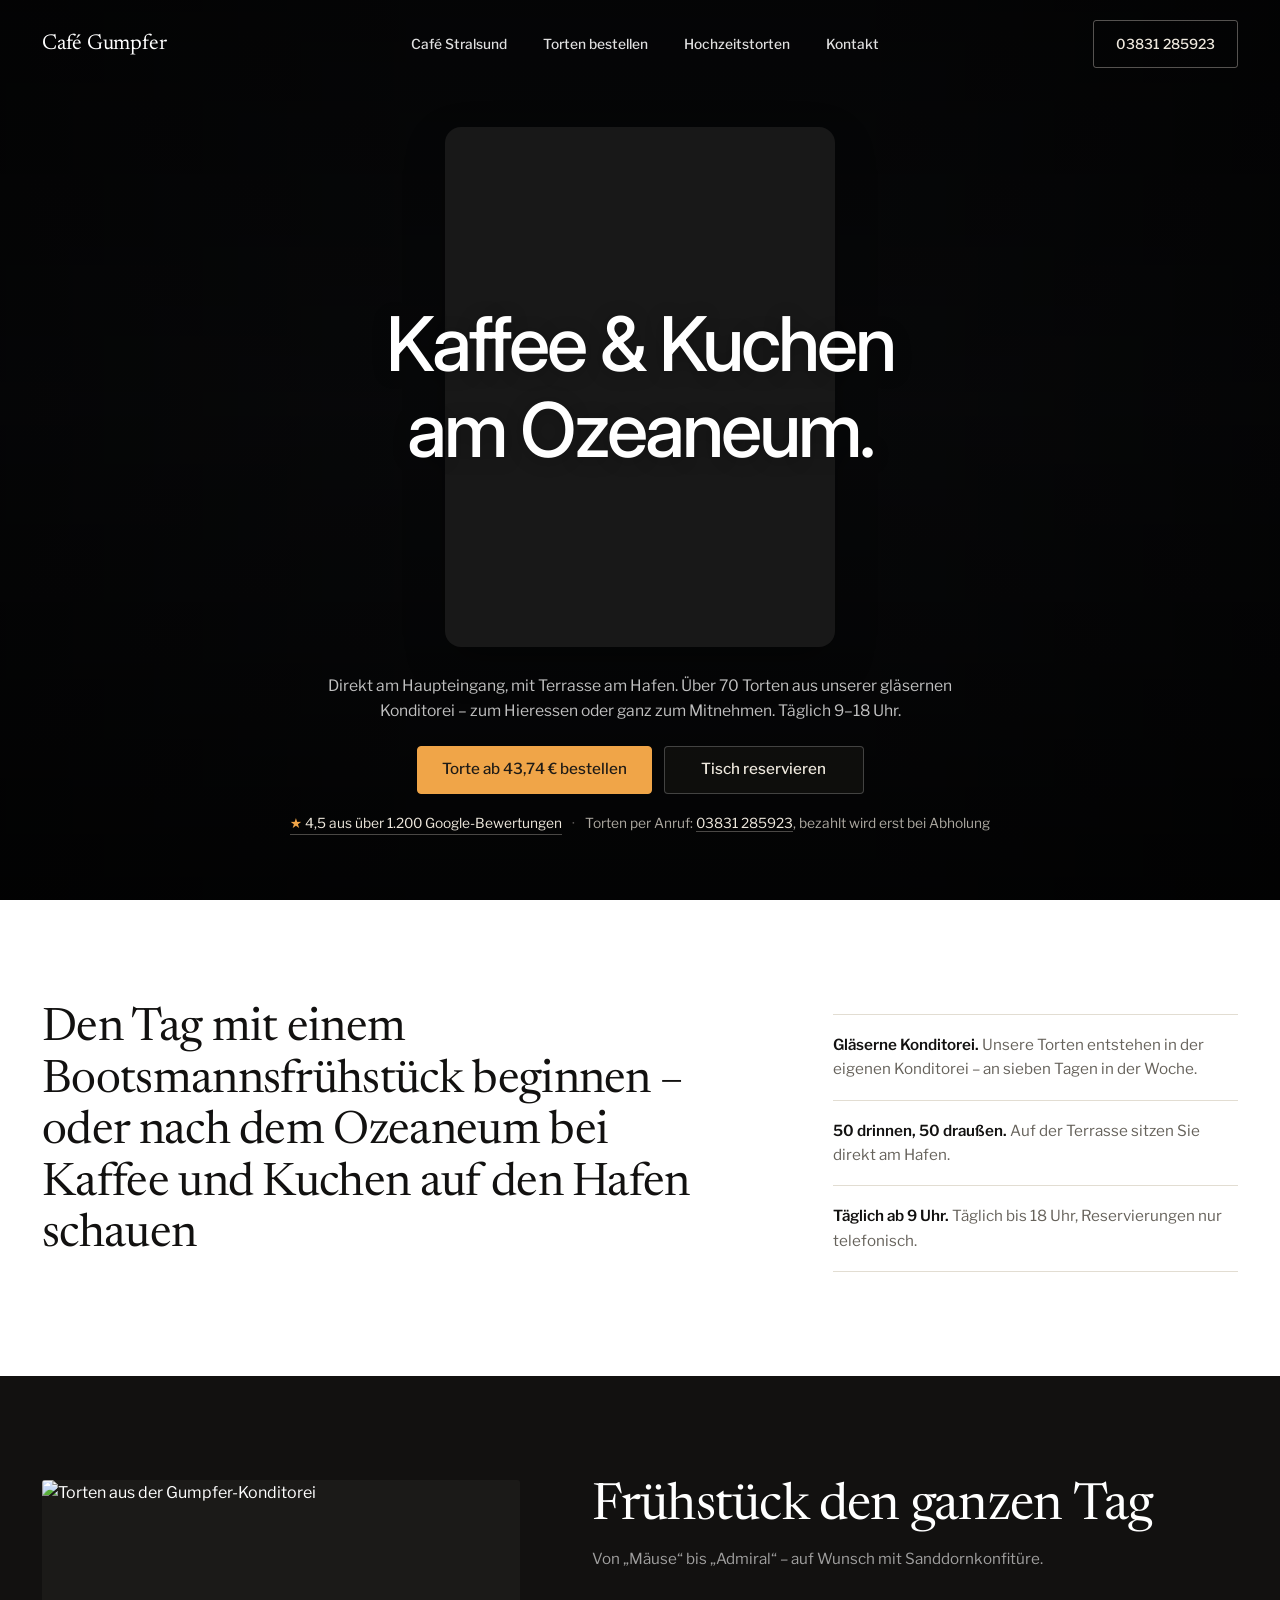
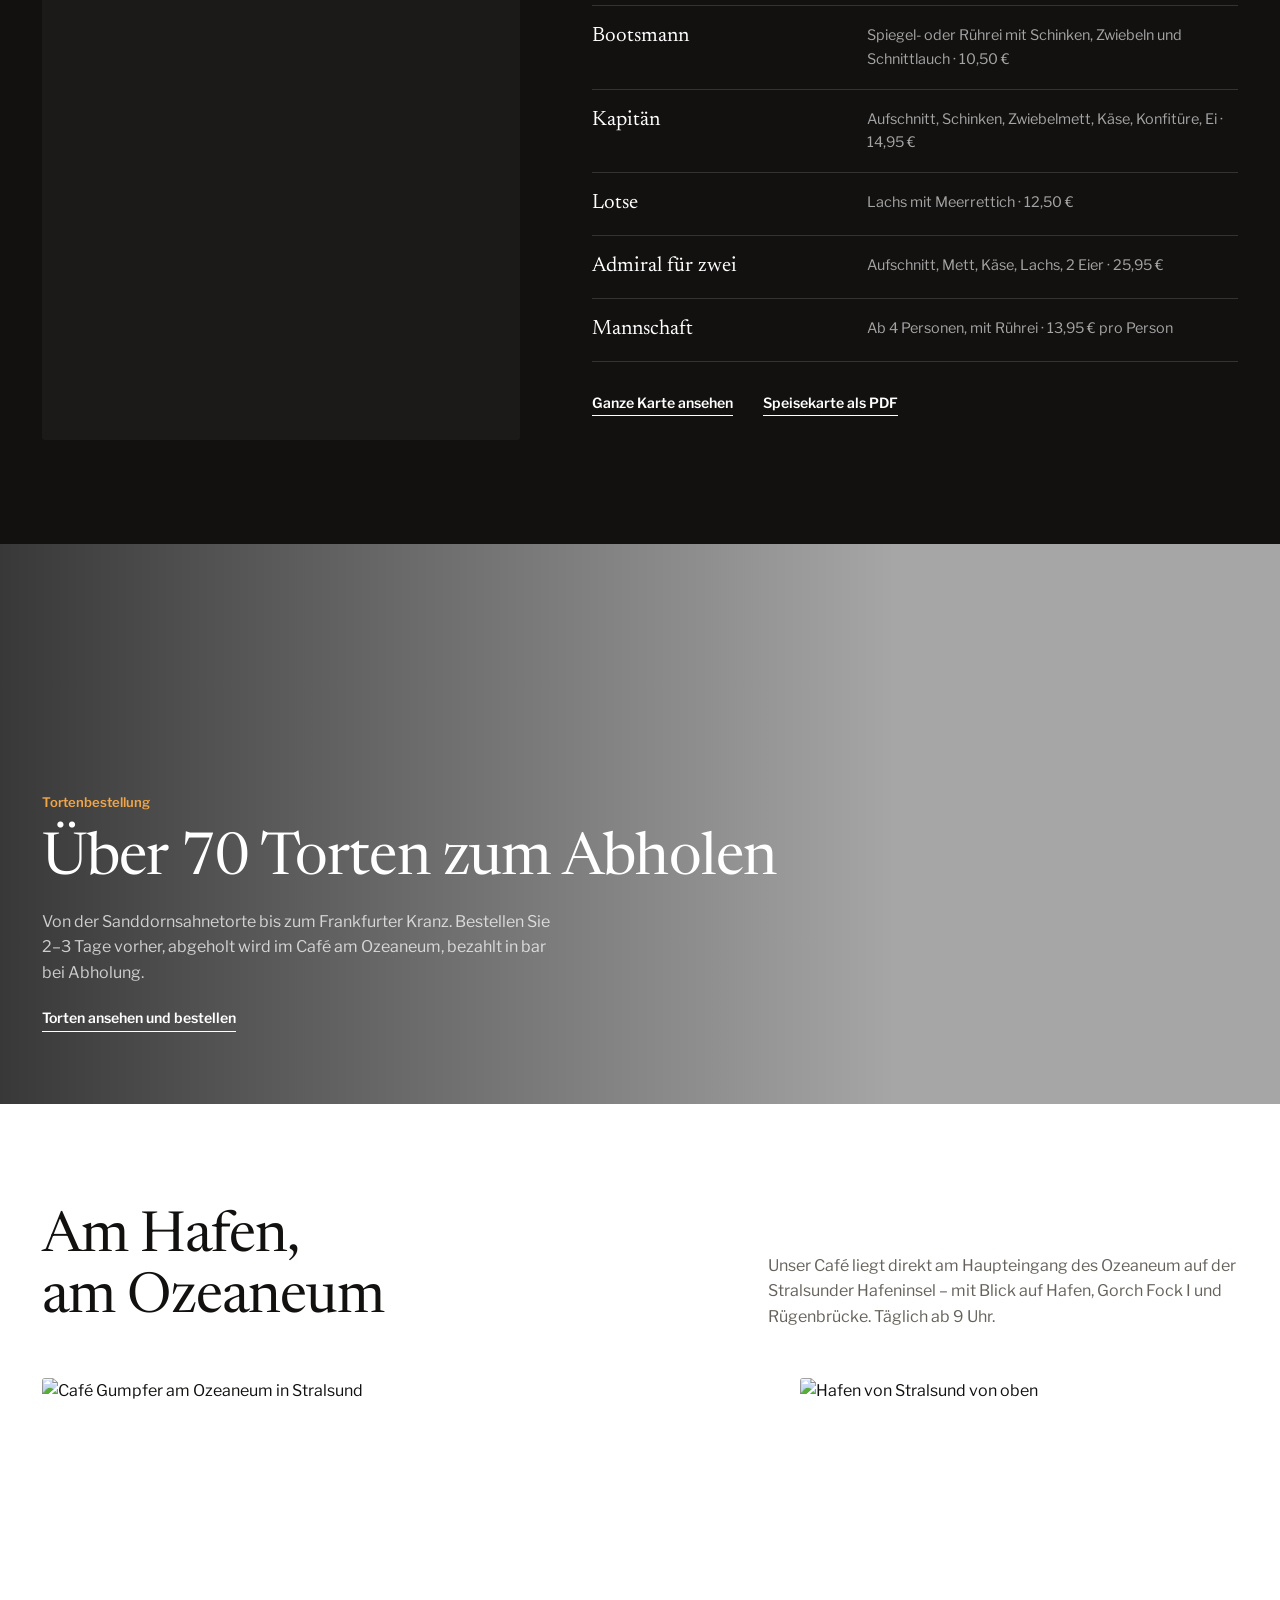
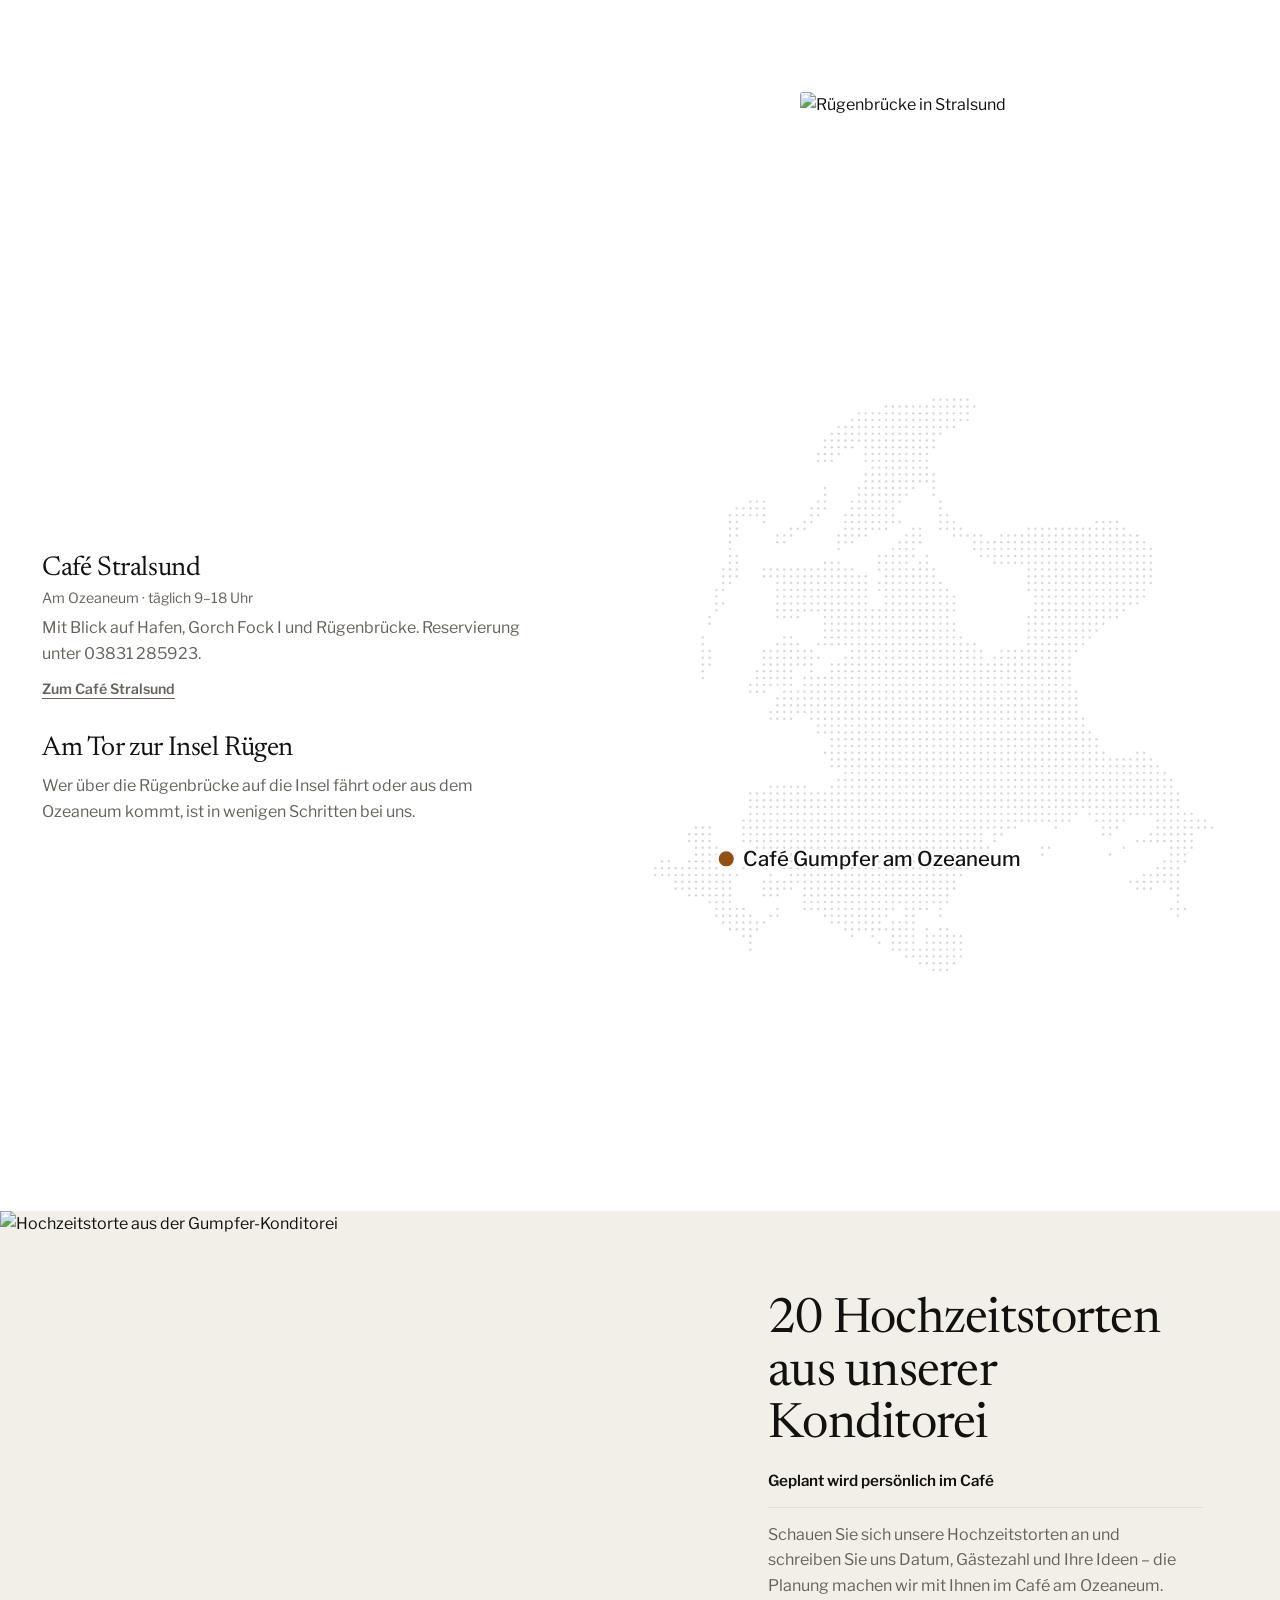
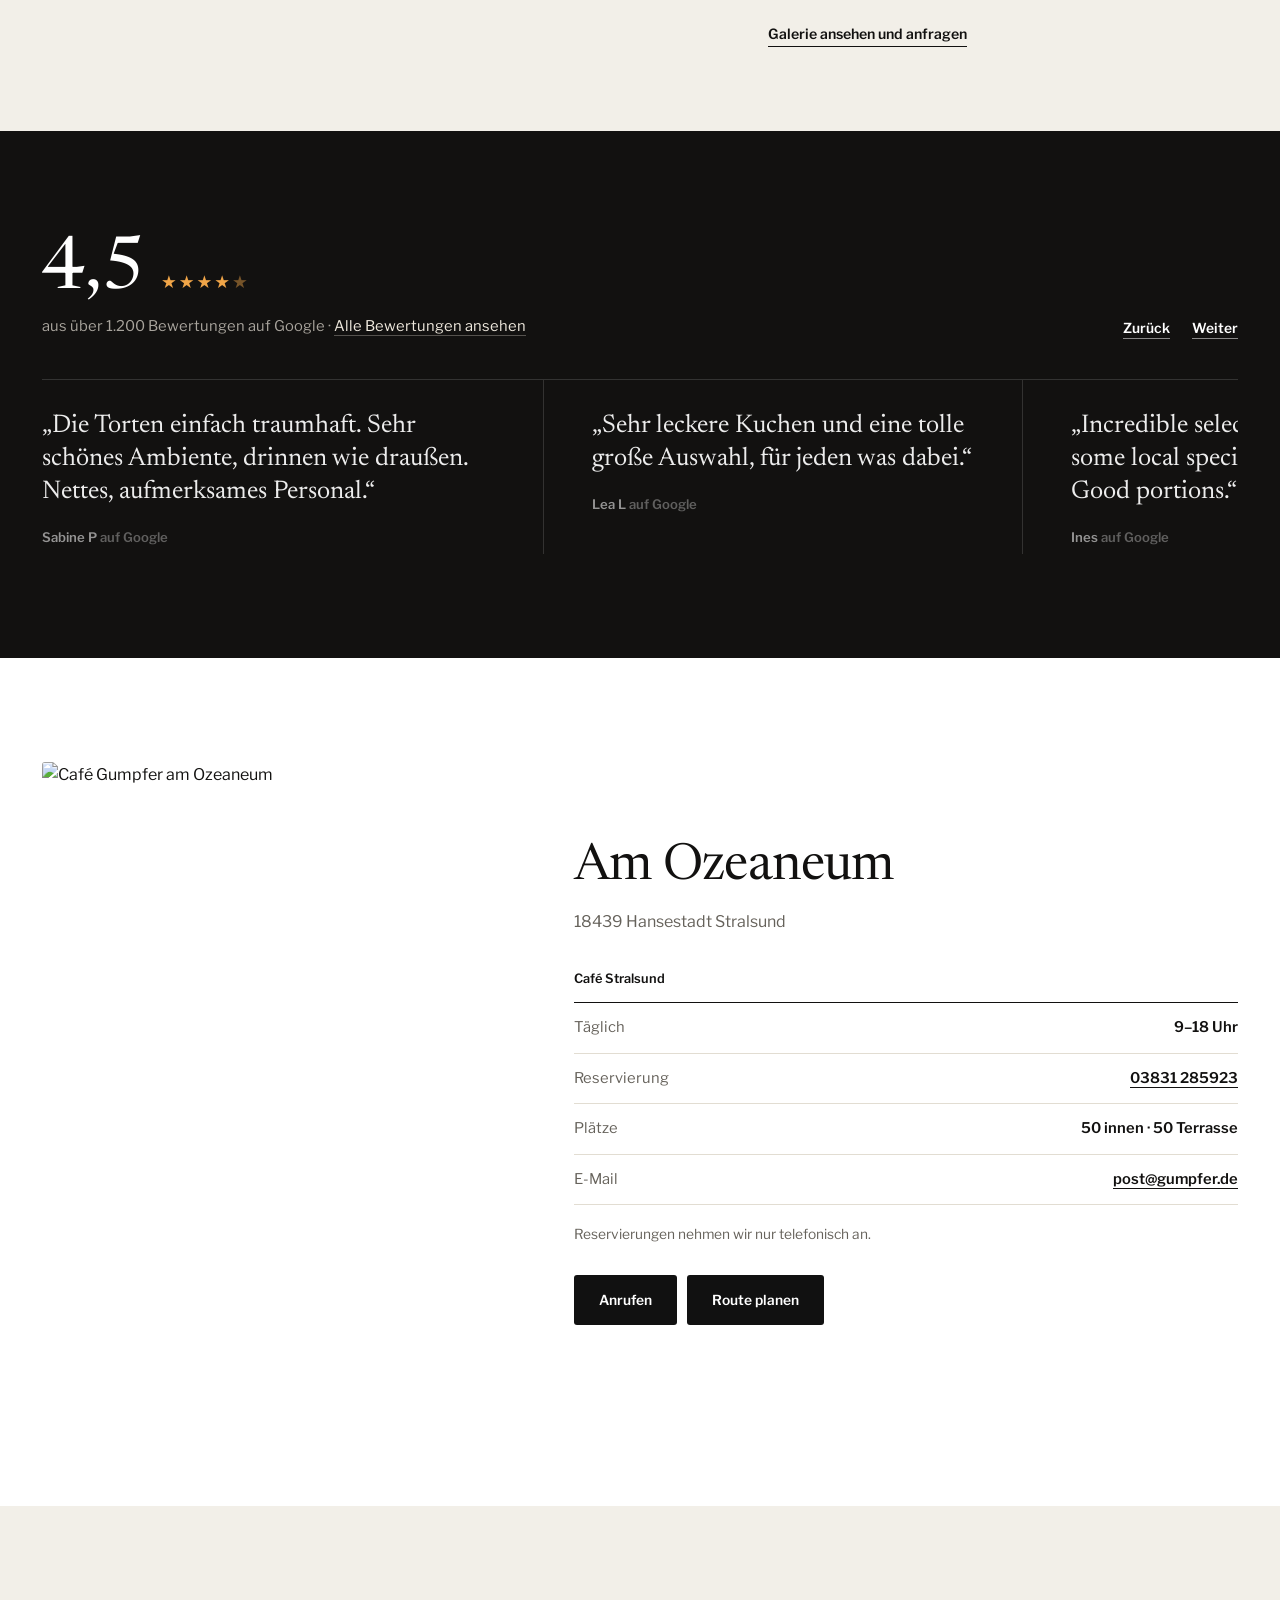
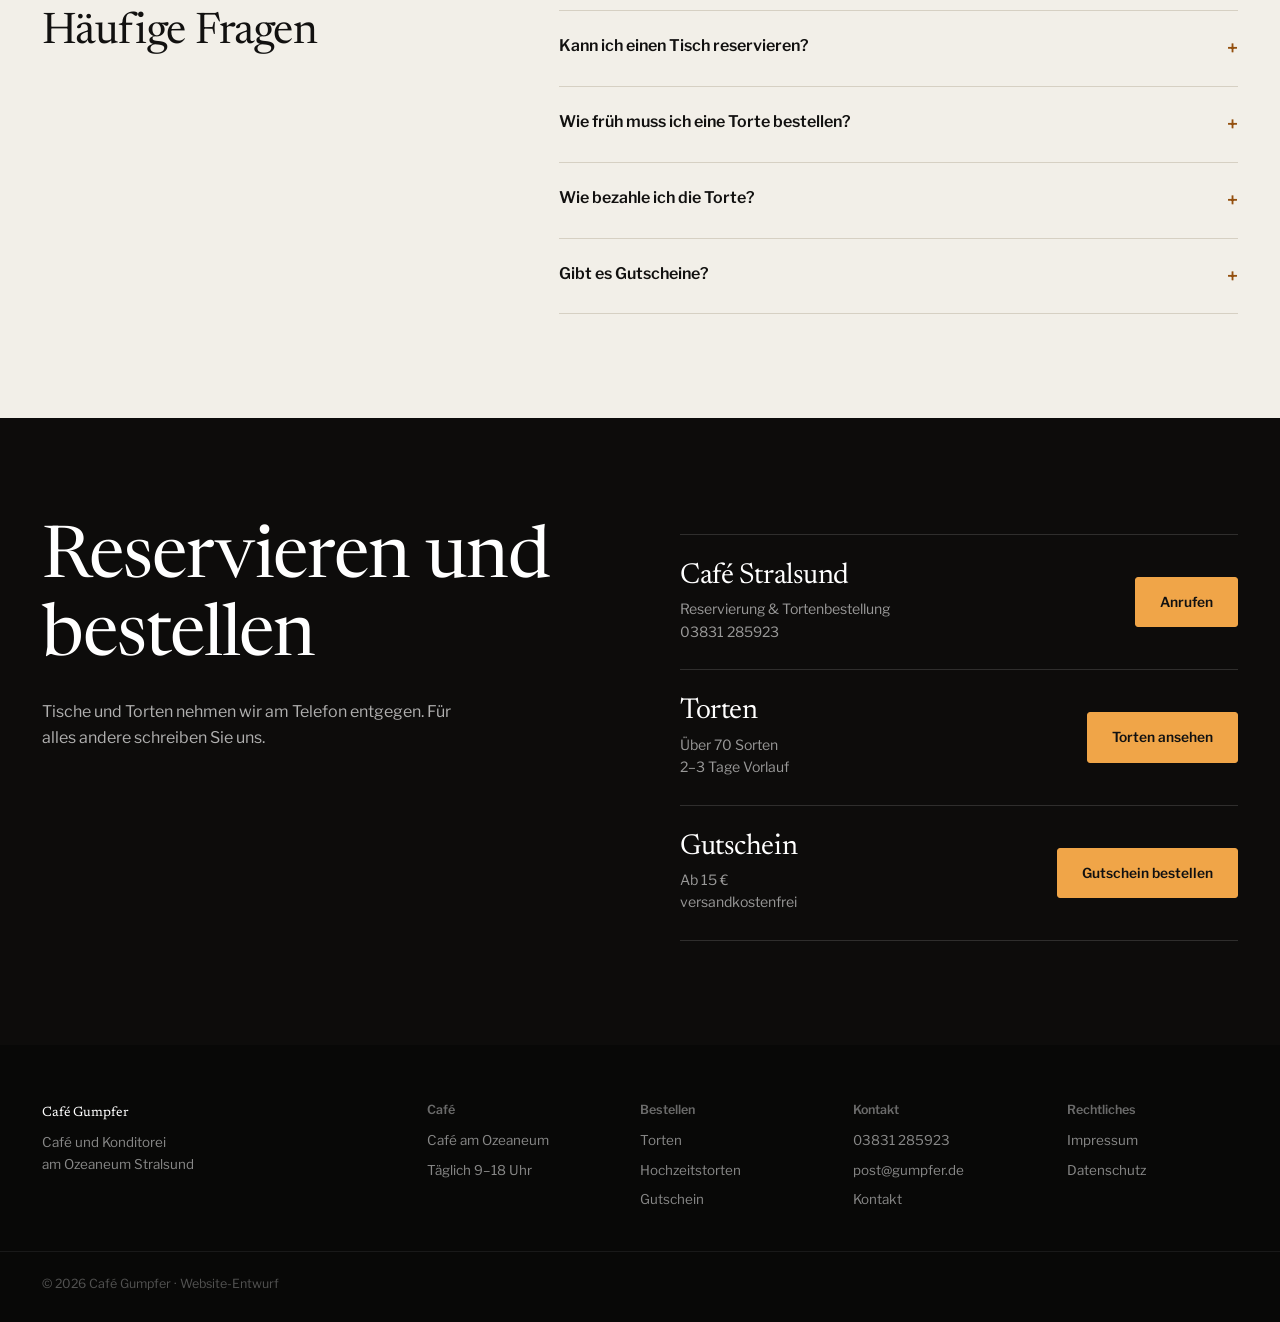
==== commit de00a5e6: "Karte zurück auf Punktraster Rügen und Stralsund Erste Kartenversion wiederhergestellt, Marker nur C" ====
--- a/index.html
+++ b/index.html
@@ -124,22 +124,12 @@
           <h3>Am Tor zur Insel Rügen</h3>
           <p>Wer über die Rügenbrücke auf die Insel fährt oder aus dem Ozeaneum kommt, ist in wenigen Schritten bei uns.</p>
         </div>
-        <div class="area__map"><svg class="linemap" viewBox="0 0 800 637" role="img" aria-labelledby="linemap-title" xmlns="http://www.w3.org/2000/svg">
-<title id="linemap-title">Lageplan Stralsunder Innenstadt: Café Gumpfer am Ozeaneum, nahe Altem Markt und Gorch Fock I</title>
-<rect class="lm-sea" x="0" y="0" width="800" height="637"/>
-<path class="lm-land" d="M22.3 -582.3 L24.3 -570.5 L26.2 -559.2 L28.1 -548.7 L30.0 -538.7 L31.8 -529.4 L33.6 -520.7 L35.3 -512.7 L37.0 -505.3 L38.7 -498.5 L40.3 -492.4 L41.8 -486.9 L43.4 -482.0 L44.9 -477.8 L46.3 -474.2 L47.7 -471.2 L49.1 -468.9 L50.4 -467.2 L51.8 -465.5 L53.2 -464.0 L54.6 -462.5 L56.1 -461.1 L57.6 -459.7 L59.2 -458.5 L60.8 -457.3 L62.5 -456.1 L64.2 -455.1 L65.9 -454.1 L67.7 -453.2 L69.5 -452.3 L71.4 -451.5 L73.3 -450.8 L75.2 -450.2 L77.2 -449.6 L79.0 -448.8 L80.7 -447.7 L82.1 -446.4 L83.5 -444.9 L84.6 -443.0 L85.6 -441.0 L86.4 -438.7 L87.1 -436.1 L87.6 -433.3 L87.9 -430.3 L88.1 -427.0 L88.1 -423.4 L87.9 -419.6 L87.6 -415.6 L87.1 -411.3 L86.4 -406.8 L85.9 -402.5 L85.5 -398.4 L85.2 -394.6 L85.0 -391.1 L85.0 -387.8 L85.1 -384.8 L85.3 -382.0 L85.6 -379.4 L86.1 -377.1 L86.6 -375.1 L87.3 -373.3 L88.2 -371.7 L89.1 -370.4 L90.2 -369.3 L91.4 -368.5 L92.7 -368.0 L94.0 -367.4 L95.1 -366.7 L96.2 -366.1 L97.2 -365.4 L98.1 -364.6 L98.9 -363.8 L99.7 -363.0 L100.3 -362.2 L100.9 -361.3 L101.4 -360.4 L101.8 -359.4 L102.2 -358.4 L102.4 -357.4 L102.6 -356.3 L102.7 -355.2 L102.7 -354.1 L102.7 -353.0 L102.9 -351.8 L103.2 -350.7 L103.5 -349.6 L103.9 -348.4 L104.4 -347.3 L105.0 -346.1 L105.6 -345.0 L106.4 -343.9 L107.2 -342.7 L108.1 -341.6 L109.1 -340.5 L110.2 -339.3 L111.3 -338.2 L112.6 -337.0 L113.9 -335.9 L115.2 -334.3 L116.4 -332.2 L117.6 -329.5 L118.7 -326.4 L119.9 -322.8 L120.9 -318.7 L122.0 -314.1 L123.0 -309.0 L123.9 -303.4 L124.8 -297.3 L125.7 -290.7 L126.5 -283.6 L127.3 -276.0 L128.0 -267.9 L128.7 -259.4 L129.4 -250.3 L130.2 -241.7 L131.1 -233.5 L132.1 -225.9 L133.3 -218.6 L134.6 -211.9 L136.0 -205.6 L137.5 -199.7 L139.2 -194.3 L140.9 -189.4 L142.8 -184.9 L144.9 -180.9 L147.0 -177.4 L149.3 -174.3 L151.7 -171.7 L154.2 -169.5 L156.9 -167.8 L159.4 -166.1 L161.8 -164.2 L164.0 -162.3 L166.2 -160.3 L168.2 -158.3 L170.1 -156.2 L171.9 -154.0 L173.6 -151.7 L175.1 -149.4 L176.5 -147.0 L177.8 -144.5 L178.9 -141.9 L180.0 -139.3 L180.9 -136.6 L181.7 -133.9 L182.3 -131.0 L183.0 -128.3 L183.8 -125.7 L184.6 -123.2 L185.4 -120.8 L186.3 -118.5 L187.2 -116.3 L188.1 -114.2 L189.1 -112.2 L190.1 -110.3 L191.2 -108.5 L192.3 -106.9 L193.5 -105.3 L194.7 -103.8 L195.9 -102.5 L197.2 -101.3 L198.5 -100.1 L199.8 -98.6 L201.1 -96.7 L202.3 -94.4 L203.4 -91.7 L204.5 -88.6 L205.6 -85.1 L206.6 -81.3 L207.6 -77.0 L208.6 -72.4 L209.5 -67.3 L210.4 -61.9 L211.2 -56.1 L212.0 -49.9 L212.7 -43.3 L213.4 -36.3 L214.1 -28.9 L214.8 -21.9 L215.5 -15.4 L216.3 -9.2 L217.1 -3.3 L218.0 2.1 L218.9 7.1 L219.9 11.8 L220.8 16.0 L221.9 19.9 L223.0 23.3 L224.1 26.4 L225.2 29.1 L226.4 31.4 L227.7 33.3 L229.0 34.8 L230.3 36.0 L231.5 37.2 L232.5 38.4 L233.5 39.8 L234.3 41.2 L235.0 42.7 L235.6 44.2 L236.1 45.8 L236.4 47.5 L236.6 49.3 L236.7 51.2 L236.6 53.1 L236.5 55.0 L236.2 57.1 L235.8 59.2 L235.2 61.4 L234.6 63.7 L233.9 65.8 L233.3 67.8 L232.6 69.6 L231.9 71.3 L231.3 72.9 L230.6 74.3 L229.9 75.6 L229.3 76.7 L228.6 77.7 L228.0 78.5 L227.3 79.3 L226.6 79.8 L226.0 80.2 L225.3 80.5 L224.6 80.7 L224.0 80.7 L223.4 80.8 L222.9 81.2 L222.5 81.7 L222.2 82.4 L221.9 83.3 L221.8 84.4 L221.7 85.6 L221.7 87.1 L221.8 88.7 L221.9 90.4 L222.2 92.4 L222.5 94.5 L222.9 96.8 L223.4 99.3 L224.0 102.0 L224.6 104.8 L225.4 107.5 L226.3 110.1 L227.4 112.5 L228.5 114.8 L229.8 116.9 L231.2 118.9 L232.8 120.7 L234.4 122.4 L236.2 124.0 L238.1 125.4 L240.1 126.7 L242.3 127.8 L244.5 128.8 L246.9 129.6 L249.5 130.3 L252.1 130.9 L254.7 131.5 L257.2 132.2 L259.6 133.0 L261.9 133.9 L264.1 134.8 L266.2 135.8 L268.3 136.8 L270.3 138.0 L272.2 139.2 L274.0 140.4 L275.8 141.8 L277.4 143.2 L279.0 144.7 L280.5 146.3 L281.9 147.9 L283.2 149.6 L284.7 151.2 L286.2 152.7 L287.9 154.1 L289.7 155.4 L291.7 156.5 L293.8 157.6 L295.9 158.5 L298.3 159.4 L300.7 160.1 L303.3 160.8 L305.9 161.3 L308.8 161.7 L311.7 162.1 L314.7 162.3 L317.9 162.4 L321.2 162.4 L324.4 162.5 L327.3 162.8 L330.2 163.2 L332.8 163.8 L335.3 164.5 L337.6 165.4 L339.7 166.3 L341.7 167.5 L343.5 168.8 L345.2 170.2 L346.7 171.7 L348.0 173.4 L349.2 175.3 L350.2 177.3 L351.0 179.4 L351.6 181.6 L352.6 183.8 L353.7 185.7 L355.1 187.6 L356.8 189.3 L358.7 190.8 L360.8 192.3 L363.2 193.5 L365.9 194.7 L368.8 195.7 L371.9 196.5 L375.3 197.2 L378.9 197.8 L382.8 198.2 L386.9 198.5 L391.3 198.6 L395.9 198.6 L400.3 198.8 L404.5 199.2 L408.3 199.7 L412.0 200.4 L415.4 201.3 L418.5 202.4 L421.4 203.6 L424.1 205.0 L426.5 206.6 L428.6 208.4 L430.5 210.3 L432.2 212.4 L433.6 214.7 L434.7 217.2 L435.6 219.9 L436.3 222.7 L436.8 225.4 L437.2 227.9 L437.5 230.2 L437.7 232.3 L437.7 234.2 L437.7 236.0 L437.5 237.6 L437.1 239.0 L436.7 240.3 L436.1 241.3 L435.4 242.2 L434.6 242.9 L433.6 243.4 L432.5 243.8 L431.3 244.0 L430.0 244.0 L428.8 244.0 L427.6 244.2 L426.6 244.4 L425.6 244.7 L424.7 245.0 L423.8 245.5 L423.1 246.0 L422.4 246.5 L421.8 247.2 L421.4 247.9 L420.9 248.7 L420.6 249.5 L420.4 250.4 L420.2 251.4 L420.1 252.5 L420.1 253.6 L420.4 255.0 L420.9 256.5 L421.6 258.3 L422.6 260.3 L423.8 262.5 L425.3 264.9 L427.1 267.5 L429.0 270.4 L431.3 273.4 L433.7 276.7 L436.5 280.1 L439.4 283.8 L442.7 287.7 L446.1 291.8 L449.9 296.1 L453.8 300.7 L457.5 305.1 L461.0 309.3 L464.2 313.4 L467.2 317.4 L469.9 321.2 L472.4 324.9 L474.7 328.4 L476.6 331.8 L478.4 335.1 L479.9 338.2 L481.1 341.2 L482.1 344.0 L482.8 346.7 L483.3 349.3 L483.6 351.7 L483.6 354.0 L483.7 356.3 L484.1 358.7 L484.6 361.2 L485.2 363.8 L486.1 366.4 L487.1 369.1 L488.2 371.8 L489.5 374.7 L491.0 377.6 L492.7 380.6 L494.5 383.6 L496.5 386.7 L498.6 389.9 L500.9 393.2 L503.4 396.5 L506.1 399.9 L508.7 403.1 L511.2 406.0 L513.8 408.8 L516.2 411.3 L518.7 413.7 L521.1 415.8 L523.4 417.7 L525.7 419.4 L528.0 420.9 L530.3 422.2 L532.4 423.2 L534.6 424.1 L536.7 424.7 L538.8 425.2 L540.8 425.4 L542.8 425.4 L544.8 425.5 L546.9 425.8 L549.0 426.3 L551.2 426.8 L553.3 427.6 L555.6 428.4 L557.9 429.4 L560.2 430.5 L562.5 431.8 L564.9 433.2 L567.4 434.8 L569.8 436.5 L572.4 438.3 L574.9 440.3 L577.5 442.4 L580.2 444.7 L582.7 447.0 L585.0 449.2 L587.1 451.5 L589.1 453.8 L590.9 456.0 L592.6 458.3 L594.1 460.6 L595.4 462.8 L596.5 465.1 L597.5 467.4 L598.4 469.6 L599.0 471.9 L599.5 474.2 L599.9 476.4 L600.0 478.7 L600.0 481.0 L600.1 483.1 L600.4 485.1 L600.8 486.9 L601.3 488.6 L601.9 490.2 L602.6 491.6 L603.5 492.9 L604.5 494.0 L605.6 495.0 L606.8 495.8 L608.2 496.5 L609.7 497.1 L611.3 497.5 L613.0 497.8 L614.9 497.9 L616.9 497.9 L618.7 498.2 L620.5 498.6 L622.1 499.2 L623.6 500.1 L624.9 501.1 L626.2 502.4 L627.3 503.9 L628.3 505.6 L629.2 507.5 L629.9 509.6 L630.5 512.0 L631.0 514.5 L631.4 517.3 L631.6 520.3 L631.8 523.5 L631.8 526.9 L631.8 530.2 L632.0 533.4 L632.3 536.4 L632.6 539.4 L633.0 542.3 L633.5 545.0 L634.1 547.7 L634.7 550.2 L635.5 552.7 L636.3 555.0 L637.2 557.3 L638.2 559.4 L639.3 561.4 L640.4 563.3 L641.7 565.1 L643.0 566.8 L644.2 568.5 L645.4 570.2 L646.5 571.9 L647.5 573.6 L648.4 575.3 L649.2 577.0 L650.0 578.7 L650.6 580.4 L651.2 582.1 L651.7 583.8 L652.1 585.5 L652.4 587.2 L652.7 588.9 L652.9 590.6 L652.9 592.3 L652.9 594.0 L653.1 595.7 L653.3 597.4 L653.7 599.1 L654.2 600.8 L654.8 602.5 L655.5 604.2 L656.4 605.9 L657.4 607.6 L658.5 609.4 L659.8 611.1 L661.1 612.7 L662.6 614.4 L664.2 616.1 L666.0 617.8 L667.8 619.5 L669.8 621.2 L671.6 623.0 L673.3 625.0 L674.8 627.0 L676.1 629.1 L677.2 631.3 L678.2 633.7 L679.0 636.1 L679.7 638.7 L680.2 641.3 L680.5 644.1 L680.7 646.9 L680.7 649.9 L680.5 653.0 L680.2 656.2 L679.7 659.5 L679.0 662.9 L678.4 666.1 L677.7 669.1 L677.1 671.8 L676.4 674.4 L675.7 676.7 L675.1 678.8 L674.4 680.7 L673.7 682.4 L673.1 683.9 L672.4 685.2 L671.8 686.3 L671.1 687.1 L670.4 687.8 L669.8 688.2 L669.1 688.4 L668.5 688.4 L667.8 688.5 L667.3 688.6 L666.7 688.8 L666.2 689.1 L665.8 689.5 L665.4 689.9 L665.0 690.4 L664.6 691.0 L664.4 691.6 L664.1 692.3 L663.9 693.1 L663.7 693.9 L663.6 694.9 L663.5 695.9 L663.5 696.9 L663.5 698.1 L663.6 699.2 L663.7 700.3 L664.0 701.5 L664.3 702.6 L664.7 703.7 L665.2 704.9 L665.8 706.0 L666.5 707.1 L667.2 708.3 L668.0 709.4 L668.9 710.5 L669.9 711.7 L671.0 712.8 L672.2 713.9 L673.4 715.1 L674.7 716.2 L676.0 717.7 L677.1 719.6 L678.2 721.9 L679.2 724.6 L680.1 727.7 L680.9 731.2 L681.7 735.0 L682.4 739.3 L682.9 743.9 L683.4 748.9 L683.8 754.4 L684.2 760.2 L684.4 766.4 L684.6 773.0 L684.7 779.9 L684.7 787.3 L684.5 794.3 L684.2 800.9 L683.7 807.1 L683.0 812.9 L682.2 818.3 L681.2 823.4 L680.0 828.0 L678.7 832.3 L677.2 836.1 L675.6 839.6 L673.8 842.7 L671.8 845.4 L669.6 847.7 L667.3 849.6 L664.8 851.1 L662.2 852.3 L659.7 853.6 L657.3 855.1 L655.0 856.7 L652.8 858.6 L650.8 860.6 L648.9 862.8 L647.1 865.2 L645.5 867.7 L644.0 870.4 L642.5 873.3 L641.3 876.4 L640.1 879.7 L639.1 883.1 L638.2 886.7 L637.4 890.5 L636.7 894.5 L635.8 898.5 L634.8 902.6 L633.5 906.8 L632.0 911.0 L630.3 915.4 L628.4 919.8 L626.3 924.2 L624.0 928.8 L621.5 933.4 L618.7 938.0 L615.8 942.8 L612.7 947.6 L609.3 952.5 L605.7 957.5 L602.0 962.5 L598.0 967.6 L594.3 972.8 L590.9 978.1 L587.8 983.6 L585.0 989.1 L582.5 994.7 L580.3 1000.5 L578.3 1006.3 L576.7 1012.3 L575.3 1018.3 L574.2 1024.5 L573.5 1030.8 L573.0 1037.2 L572.8 1043.6 L572.8 1050.2 L573.2 1056.9 L573.9 1063.7 L574.4 1070.2 L574.7 1076.2 L574.9 1081.8 L574.9 1087.1 L574.7 1091.9 L574.4 1096.4 L573.9 1100.4 L573.2 1104.1 L572.4 1107.4 L571.4 1110.3 L570.2 1112.8 L568.9 1115.0 L567.4 1116.7 L565.8 1118.0 L564.0 1119.0 L562.0 1119.5 L560.1 1120.1 L558.4 1120.8 L556.8 1121.4 L555.3 1122.1 L553.9 1122.9 L552.7 1123.7 L551.6 1124.5 L550.6 1125.3 L549.7 1126.2 L549.0 1127.1 L548.3 1128.1 L547.8 1129.1 L547.5 1130.1 L547.2 1131.2 L547.1 1132.3 L547.1 1133.4 L547.1 1134.5 L547.0 1135.5 L546.9 1136.4 L546.7 1137.2 L546.5 1138.0 L546.2 1138.7 L545.9 1139.4 L545.6 1139.9 L545.2 1140.4 L544.8 1140.9 L544.4 1141.2 L543.9 1141.5 L543.3 1141.7 L542.8 1141.9 L542.1 1141.9 L541.5 1141.9 L540.9 1142.5 L540.3 1143.5 L539.7 1145.1 L539.2 1147.2 L538.8 1149.9 L538.4 1153.1 L538.0 1156.8 L537.7 1161.1 L537.4 1165.8 L537.1 1171.1 L536.9 1177.0 L536.8 1183.4 L536.6 1190.3 L536.6 1197.7 L536.5 1205.7 L536.5 1214.2 L536.6 1222.3 L536.9 1229.9 L537.3 1237.1 L537.8 1243.9 L538.4 1250.3 L539.1 1256.3 L540.0 1261.8 L541.0 1266.9 L542.1 1271.6 L543.3 1275.8 L544.7 1279.7 L546.2 1283.1 L547.8 1286.0 L549.5 1288.6 L551.4 1290.7 L553.4 1292.4 L555.2 1294.3 L557.0 1296.4 L558.6 1298.6 L560.1 1301.0 L561.4 1303.6 L562.7 1306.4 L563.8 1309.3 L564.8 1312.4 L565.6 1315.7 L566.4 1319.2 L567.0 1322.8 L567.5 1326.7 L567.9 1330.7 L568.1 1334.9 L568.2 1339.2 L568.2 1343.7 L568.4 1348.1 L568.7 1352.3 L569.2 1356.3 L569.9 1360.1 L570.7 1363.7 L571.7 1367.2 L572.9 1370.5 L574.2 1373.6 L575.7 1376.6 L577.3 1379.3 L579.2 1381.9 L581.1 1384.3 L583.3 1386.6 L585.6 1388.6 L588.1 1390.5 L590.7 1392.2 L593.3 1394.1 L595.9 1396.0 L598.4 1398.2 L600.9 1400.4 L603.3 1402.9 L605.7 1405.4 L608.1 1408.1 L610.4 1410.9 L612.7 1413.9 L614.9 1417.0 L617.1 1420.3 L619.3 1423.7 L621.4 1427.3 L623.4 1430.9 L625.5 1434.8 L627.5 1438.7 L629.4 1442.4 L631.3 1445.8 L633.2 1449.0 L635.0 1451.8 L636.8 1454.3 L638.5 1456.6 L640.2 1458.6 L641.8 1460.3 L643.5 1461.7 L645.0 1462.8 L646.6 1463.7 L648.0 1464.3 L649.5 1464.5 L650.9 1464.5 L652.3 1464.3 L653.6 1463.7 L654.8 1463.3 L656.0 1463.1 L657.0 1463.1 L658.0 1463.2 L658.9 1463.5 L659.8 1464.0 L660.5 1464.7 L661.2 1465.5 L661.8 1466.5 L662.2 1467.8 L662.7 1469.1 L663.0 1470.7 L663.2 1472.4 L663.4 1474.3 L663.5 1476.4 L663.5 1478.7 L663.7 1480.9 L664.0 1483.0 L664.5 1485.1 L665.1 1487.0 L666.0 1489.0 L667.0 1490.8 L668.1 1492.6 L669.4 1494.3 L670.9 1495.9 L672.6 1497.5 L674.4 1498.9 L676.4 1500.4 L678.5 1501.7 L680.8 1503.0 L683.3 1504.2 L686.0 1505.3 L688.5 1506.5 L691.0 1507.7 L693.4 1509.0 L695.7 1510.2 L698.0 1511.5 L700.1 1512.9 L702.2 1514.3 L704.2 1515.7 L706.1 1517.1 L707.9 1518.6 L709.6 1520.2 L711.3 1521.7 L712.8 1523.3 L714.3 1524.9 L715.7 1526.6 L717.0 1528.3 L718.4 1529.9 L719.7 1531.4 L721.0 1532.7 L722.3 1534.0 L723.7 1535.2 L725.0 1536.2 L726.3 1537.2 L727.6 1538.0 L728.9 1538.8 L730.3 1539.4 L731.6 1540.0 L732.9 1540.4 L734.2 1540.7 L735.6 1540.9 L736.9 1541.0 L738.2 1541.0 L739.5 1541.1 L740.7 1541.3 L741.9 1541.7 L743.1 1542.1 L744.2 1542.6 L745.3 1543.3 L746.3 1544.0 L747.3 1544.9 L748.3 1545.8 L749.2 1546.9 L750.0 1548.0 L750.9 1549.3 L751.7 1550.7 L752.4 1552.2 L753.1 1553.8 L753.8 1555.5 L754.5 1557.1 L755.2 1558.7 L756.0 1560.2 L756.8 1561.6 L757.7 1563.0 L758.6 1564.2 L759.6 1565.4 L760.5 1566.6 L761.6 1567.6 L762.7 1568.6 L763.8 1569.5 L764.9 1570.4 L766.1 1571.2 L767.4 1571.9 L768.6 1572.5 L770.0 1573.1 L771.2 1573.7 L772.4 1574.3 L773.4 1575.0 L774.4 1575.7 L775.3 1576.4 L776.2 1577.2 L776.9 1578.0 L777.6 1578.8 L778.1 1579.7 L778.6 1580.6 L779.0 1581.6 L779.4 1582.6 L779.6 1583.6 L779.8 1584.7 L779.9 1585.8 L779.9 1586.9 L780.0 1588.0 L780.1 1589.0 L780.4 1589.9 L780.7 1590.8 L781.1 1591.5 L781.6 1592.3 L782.2 1592.9 L782.9 1593.5 L783.6 1594.0 L784.4 1594.4 L785.3 1594.7 L786.3 1595.0 L787.4 1595.2 L788.6 1595.4 L789.8 1595.4 L791.1 1595.4 L792.4 1595.5 L793.5 1595.7 L794.6 1595.9 L795.6 1596.2 L796.5 1596.5 L797.3 1596.9 L798.1 1597.4 L798.8 1598.0 L799.3 1598.6 L799.8 1599.4 L800.2 1600.1 L800.6 1601.0 L800.8 1601.9 L801.0 1602.9 L801.1 1604.0 L801.1 1605.1 L801.2 1606.2 L801.4 1607.3 L801.8 1608.3 L802.3 1609.3 L802.9 1610.3 L803.7 1611.2 L804.5 1612.1 L805.5 1612.9 L806.7 1613.7 L807.9 1614.5 L809.3 1615.2 L810.7 1615.9 L812.4 1616.6 L814.1 1617.2 L815.9 1617.8 L817.9 1618.4 L819.8 1619.0 L821.5 1619.6 L823.1 1620.3 L824.6 1621.0 L826.0 1621.7 L827.2 1622.5 L828.3 1623.3 L829.3 1624.2 L830.2 1625.1 L830.9 1626.0 L831.6 1626.9 L832.1 1627.9 L832.4 1629.0 L832.7 1630.0 L832.8 1631.1 L832.8 1632.3 L833.0 1633.5 L833.3 1634.8 L833.8 1636.1 L834.5 1637.5 L835.3 1639.0 L836.3 1640.6 L837.4 1642.2 L838.8 1643.9 L840.2 1645.7 L841.9 1647.5 L843.7 1649.4 L845.7 1651.4 L847.9 1653.5 L850.2 1655.6 L852.6 1657.8 L855.3 1660.0 L858.1 1662.2 L861.1 1664.4 L864.2 1666.4 L867.5 1668.4 L871.0 1670.3 L874.6 1672.2 L878.4 1673.9 L882.4 1675.6 L886.5 1677.3 L890.8 1678.8 L895.3 1680.3 L899.9 1681.7 L904.7 1683.1 L909.7 1684.4 L914.8 1685.6 L920.1 1686.7 L925.1 1687.9 L929.8 1689.3 L934.2 1690.7 L938.4 1692.3 L942.2 1694.0 L945.8 1695.7 L949.0 1697.6 L952.0 1699.6 L954.7 1701.7 L957.1 1703.9 L959.2 1706.2 L961.0 1708.6 L962.5 1711.1 L963.8 1713.7 L964.7 1716.5 L965.4 1719.3 L966.4 1722.1 L967.7 1724.9 L969.4 1727.6 L971.3 1730.3 L973.7 1732.9 L976.3 1735.6 L979.3 1738.2 L982.6 1740.7 L986.2 1743.2 L990.2 1745.7 L994.5 1748.1 L999.1 1750.5 L1004.1 1752.9 L1009.4 1755.3 L1015.0 1757.6 L1021.0 1759.8 L1026.6 1762.0 L1031.9 1764.1 L1036.8 1766.2 L1041.5 1768.2 L1045.8 1770.1 L1049.7 1771.9 L1053.4 1773.7 L1056.7 1775.4 L1059.7 1777.0 L1062.3 1778.6 L1064.6 1780.1 L1066.6 1781.5 L1068.3 1782.8 L1069.6 1784.1 L1070.6 1785.3 L1071.2 1786.5 L1072.1 1787.5 L1073.1 1788.5 L1074.2 1789.5 L1075.5 1790.3 L1077.0 1791.1 L1078.7 1791.8 L1080.5 1792.4 L1082.5 1793.0 L1084.6 1793.5 L1086.9 1793.9 L1089.4 1794.3 L1092.1 1794.6 L1094.9 1794.8 L1097.9 1794.9 L1101.0 1795.0 L1104.3 1795.0 L1107.5 1795.1 L1110.5 1795.2 L1113.5 1795.4 L1116.3 1795.7 L1119.0 1796.1 L1121.5 1796.5 L1124.0 1797.0 L1126.3 1797.6 L1128.5 1798.2 L1130.5 1798.9 L1132.5 1799.7 L1134.3 1800.5 L1136.0 1801.5 L1137.6 1802.5 L1139.0 1803.5 L1140.3 1804.7 L1142.0 1805.7 L1144.1 1806.7 L1146.5 1807.6 L1149.3 1808.5 L1152.5 1809.3 L1156.1 1810.0 L1160.0 1810.6 L1164.3 1811.2 L1169.0 1811.7 L1174.0 1812.1 L1179.4 1812.5 L1185.2 1812.8 L1191.4 1813.0 L1197.9 1813.1 L1204.8 1813.2 L1212.1 1813.2 L1219.0 1813.3 L1225.6 1813.4 L1231.9 1813.6 L1237.9 1813.9 L1243.5 1814.2 L1248.8 1814.7 L1253.8 1815.2 L1258.4 1815.7 L1262.7 1816.4 L1266.7 1817.1 L1270.3 1817.8 L1273.6 1818.7 L1276.6 1819.6 L1279.2 1820.6 L1281.5 1821.6 L1283.5 1822.8 L1286.1 1823.8 L1289.1 1824.6 L1292.7 1825.3 L1296.9 1825.9 L1301.5 1826.3 L1306.7 1826.6 L1312.5 1826.7 L1318.8 1826.7 L1325.6 1826.6 L1332.9 1826.3 L1340.8 1825.9 L1349.3 1825.3 L1358.2 1824.6 L1367.7 1823.8 L1377.8 1822.8 L1388.4 1821.6 L1398.5 1820.3 L1408.3 1818.9 L1417.6 1817.2 L1426.5 1815.4 L1435.1 1813.3 L1443.2 1811.1 L1450.8 1808.8 L1458.1 1806.2 L1465.0 1803.5 L1471.4 1800.6 L1477.5 1797.5 L1483.1 1794.2 L1488.3 1790.8 L1493.1 1787.2 L1497.5 1783.4 L1501.4 1779.4 L1505.2 1775.5 L1508.9 1771.6 L1512.4 1767.7 L1515.7 1763.9 L1518.8 1760.1 L1521.8 1756.4 L1524.6 1752.6 L1527.2 1748.9 L1529.7 1745.3 L1532.0 1741.7 L1534.2 1738.1 L1536.2 1734.6 L1538.0 1731.1 L1539.7 1727.6 L1541.1 1724.1 L1542.5 1720.7 L1543.9 1717.4 L1545.4 1714.3 L1546.9 1711.2 L1548.6 1708.2 L1550.3 1705.3 L1552.1 1702.6 L1554.1 1699.9 L1556.0 1697.4 L1558.1 1694.9 L1560.3 1692.6 L1562.5 1690.3 L1564.8 1688.2 L1567.2 1686.2 L1569.7 1684.3 L1572.2 1682.5 L1574.9 1680.8 L1577.6 1678.8 L1580.3 1676.6 L1583.1 1674.0 L1585.9 1671.2 L1588.7 1668.1 L1591.6 1664.7 L1594.6 1661.0 L1597.5 1657.0 L1600.6 1652.8 L1603.6 1648.2 L1606.7 1643.4 L1609.9 1638.3 L1613.0 1632.9 L1616.3 1627.3 L1619.5 1621.3 L1622.8 1615.1 L1626.1 1609.1 L1629.2 1603.5 L1632.3 1598.3 L1635.2 1593.3 L1638.1 1588.7 L1640.9 1584.3 L1643.7 1580.3 L1646.3 1576.7 L1648.9 1573.3 L1651.4 1570.2 L1653.8 1567.5 L1656.1 1565.1 L1658.3 1563.0 L1660.5 1561.2 L1662.5 1559.8 L1664.5 1558.6 L1666.4 1557.5 L1668.1 1556.4 L1669.7 1555.2 L1671.2 1554.1 L1672.6 1553.0 L1673.8 1551.8 L1674.9 1550.7 L1675.9 1549.5 L1676.8 1548.4 L1677.5 1547.3 L1678.1 1546.1 L1678.6 1545.0 L1679.0 1543.9 L1679.3 1542.7 L1679.4 1541.6 L1679.4 1540.4 L1679.5 1539.3 L1679.6 1538.2 L1679.9 1537.0 L1680.2 1535.9 L1680.6 1534.8 L1681.1 1533.6 L1681.7 1532.5 L1682.3 1531.4 L1683.1 1530.2 L1683.9 1529.1 L1684.8 1528.0 L1685.8 1526.8 L1686.9 1525.7 L1688.0 1524.6 L1689.3 1523.5 L1690.6 1522.3 L1691.9 1521.3 L1693.2 1520.4 L1694.6 1519.6 L1695.9 1518.9 L1697.2 1518.3 L1698.5 1517.8 L1699.9 1517.4 L1701.2 1517.1 L1702.5 1516.9 L1703.8 1516.8 L1705.1 1516.9 L1706.5 1517.0 L1707.8 1517.3 L1709.1 1517.6 L1710.4 1518.1 L1711.8 1518.6 L1713.0 1519.3 L1714.2 1520.0 L1715.2 1520.7 L1716.2 1521.6 L1717.1 1522.5 L1718.0 1523.5 L1718.7 1524.6 L1719.4 1525.7 L1720.0 1526.9 L1720.5 1528.2 L1720.9 1529.5 L1721.2 1530.9 L1721.5 1532.4 L1721.6 1534.0 L1721.7 1535.6 L1721.7 1537.3 L1721.9 1539.0 L1722.3 1540.6 L1722.9 1542.2 L1723.8 1543.8 L1724.8 1545.3 L1726.0 1546.8 L1727.5 1548.3 L1729.1 1549.7 L1731.0 1551.1 L1733.1 1552.4 L1735.4 1553.7 L1737.8 1555.0 L1740.5 1556.3 L1743.4 1557.5 L1746.5 1558.6 L1749.8 1559.8 L1753.1 1561.0 L1756.4 1562.4 L1759.7 1563.8 L1763.1 1565.4 L1766.4 1567.0 L1769.7 1568.8 L1773.0 1570.7 L1776.3 1572.7 L1779.6 1574.8 L1782.9 1577.0 L1786.2 1579.3 L1789.5 1581.7 L1792.8 1584.2 L1796.1 1586.8 L1799.4 1589.5 L1802.7 1592.4 L1805.8 1595.1 L1808.7 1597.7 L1811.4 1600.2 L1813.9 1602.7 L1816.1 1605.0 L1818.2 1607.1 L1820.1 1609.2 L1821.7 1611.2 L1823.2 1613.1 L1824.4 1614.9 L1825.4 1616.5 L1826.3 1618.1 L1826.9 1619.5 L1827.3 1620.9 L1827.5 1622.1 L1827.5 1623.2 L1827.9 1624.6 L1828.7 1626.2 L1830.0 1628.1 L1831.6 1630.2 L1833.7 1632.6 L1836.2 1635.2 L1839.1 1638.1 L1842.4 1641.2 L1846.1 1644.6 L1850.2 1648.2 L1854.8 1652.1 L1859.7 1656.2 L1865.1 1660.5 L1870.9 1665.1 L1877.1 1670.0 L1883.7 1675.1 L1889.9 1680.0 L1895.7 1684.6 L1901.1 1688.9 L1906.0 1693.0 L1910.6 1696.9 L1914.7 1700.5 L1918.4 1703.9 L1921.8 1707.0 L1924.6 1709.9 L1927.1 1712.5 L1929.2 1714.9 L1930.8 1717.0 L1932.1 1718.9 L1932.9 1720.5 L1933.3 1721.9 L1933.3 1723.0 L1933.5 1724.2 L1933.7 1725.4 L1934.1 1726.6 L1934.6 1727.9 L1935.2 1729.2 L1935.9 1730.5 L1936.8 1731.9 L1937.8 1733.3 L1938.9 1734.8 L1940.1 1736.3 L1941.5 1737.8 L1943.0 1739.4 L1944.6 1741.0 L1946.3 1742.6 L1948.2 1744.3 L1950.2 1746.0 L1952.0 1747.7 L1953.8 1749.4 L1955.4 1751.1 L1956.9 1752.8 L1958.2 1754.5 L1959.5 1756.2 L1960.6 1757.9 L1961.6 1759.6 L1962.5 1761.3 L1963.2 1763.0 L1963.8 1764.7 L1964.3 1766.4 L1964.7 1768.1 L1964.9 1769.8 L1965.1 1771.5 L1965.1 1773.2 L1965.0 1774.8 L1964.9 1776.3 L1964.8 1777.6 L1964.6 1778.9 L1964.4 1780.1 L1964.2 1781.1 L1963.9 1782.1 L1963.6 1782.9 L1963.2 1783.7 L1962.8 1784.3 L1962.3 1784.8 L1961.8 1785.3 L1961.3 1785.6 L1960.7 1785.8 L1960.1 1785.9 L1959.4 1785.9 L1958.8 1786.1 L1958.2 1786.4 L1957.7 1787.0 L1957.2 1787.7 L1956.7 1788.6 L1956.3 1789.6 L1956.0 1790.9 L1955.6 1792.3 L1955.3 1793.9 L1955.1 1795.6 L1954.9 1797.6 L1954.7 1799.7 L1954.6 1802.0 L1954.5 1804.5 L1954.5 1807.2 L1954.5 1810.0 L1954.4 1812.6 L1954.3 1815.1 L1954.2 1817.4 L1954.1 1819.6 L1953.9 1821.5 L1953.6 1823.3 L1953.3 1824.9 L1953.0 1826.3 L1952.6 1827.5 L1952.2 1828.6 L1951.8 1829.5 L1951.3 1830.2 L1950.7 1830.7 L1950.1 1831.1 L1949.5 1831.2 L1948.9 1831.2 L1948.2 1831.5 L1947.5 1831.9 L1946.9 1832.5 L1946.2 1833.4 L1945.6 1834.4 L1944.9 1835.7 L1944.2 1837.2 L1943.6 1838.9 L1942.9 1840.8 L1942.3 1842.9 L1941.6 1845.3 L1940.9 1847.8 L1940.3 1850.6 L1939.6 1853.6 L1939.0 1856.8 L1938.3 1860.2 L1937.3 1863.3 L1935.9 1866.3 L1934.1 1869.1 L1931.9 1871.6 L1929.4 1874.0 L1926.5 1876.1 L1923.2 1878.0 L1919.6 1879.7 L1915.6 1881.2 L1911.2 1882.5 L1906.5 1883.5 L1901.3 1884.4 L1895.8 1885.0 L1890.0 1885.5 L1883.7 1885.7 L1877.1 1885.7 L1870.6 1885.5 L1864.2 1885.1 L1858.0 1884.6 L1851.9 1883.9 L1845.9 1883.0 L1840.0 1882.0 L1834.3 1880.7 L1828.7 1879.3 L1823.2 1877.7 L1817.8 1875.9 L1812.5 1874.0 L1807.4 1871.9 L1802.4 1869.6 L1797.5 1867.1 L1792.8 1864.4 L1788.1 1861.6 L1783.2 1859.0 L1778.0 1856.6 L1772.5 1854.4 L1766.7 1852.4 L1760.7 1850.6 L1754.3 1849.1 L1747.6 1847.7 L1740.7 1846.6 L1733.5 1845.7 L1725.9 1844.9 L1718.1 1844.5 L1710.0 1844.2 L1701.6 1844.1 L1693.0 1844.2 L1684.0 1844.6 L1674.7 1845.2 L1666.0 1845.8 L1657.7 1846.5 L1649.9 1847.3 L1642.6 1848.1 L1635.9 1849.1 L1629.6 1850.1 L1623.8 1851.1 L1618.5 1852.3 L1613.7 1853.5 L1609.4 1854.7 L1605.6 1856.1 L1602.3 1857.5 L1599.5 1859.0 L1597.2 1860.5 L1595.4 1862.2 L1594.1 1863.9 L1592.6 1865.5 L1591.2 1867.1 L1589.6 1868.7 L1587.9 1870.3 L1586.2 1871.8 L1584.4 1873.3 L1582.5 1874.8 L1580.5 1876.2 L1578.4 1877.6 L1576.3 1878.9 L1574.1 1880.2 L1571.7 1881.5 L1569.3 1882.7 L1566.9 1883.9 L1564.3 1885.1 L1561.7 1886.2 L1559.1 1887.5 L1556.7 1888.8 L1554.5 1890.3 L1552.3 1891.9 L1550.3 1893.5 L1548.4 1895.3 L1546.6 1897.2 L1545.0 1899.2 L1543.4 1901.2 L1542.0 1903.4 L1540.7 1905.7 L1539.6 1908.2 L1538.5 1910.7 L1537.6 1913.3 L1536.8 1916.0 L1536.2 1918.9 L1535.3 1921.7 L1534.2 1924.6 L1532.9 1927.6 L1531.5 1930.5 L1529.8 1933.6 L1527.9 1936.6 L1525.8 1939.7 L1523.4 1942.8 L1520.9 1946.0 L1518.2 1949.1 L1515.2 1952.4 L1512.1 1955.6 L1508.8 1958.9 L1505.2 1962.3 L1501.4 1965.6 L1497.5 1969.0 L1493.7 1972.4 L1490.0 1975.7 L1486.6 1979.0 L1483.2 1982.3 L1480.1 1985.5 L1477.1 1988.7 L1474.3 1991.8 L1471.7 1995.0 L1469.2 1998.0 L1466.9 2001.1 L1464.7 2004.1 L1462.7 2007.1 L1460.9 2010.0 L1459.3 2012.9 L1457.8 2015.8 L1456.5 2018.6 L1455.0 2021.3 L1453.3 2023.9 L1451.5 2026.3 L1449.5 2028.5 L1447.4 2030.7 L1445.1 2032.7 L1442.6 2034.5 L1439.9 2036.2 L1437.1 2037.8 L1434.2 2039.2 L1431.0 2040.5 L1427.7 2041.6 L1424.2 2042.6 L1420.6 2043.4 L1416.8 2044.1 L1412.8 2044.7 L1408.8 2045.4 L1404.9 2046.3 L1400.9 2047.3 L1396.9 2048.4 L1393.0 2049.7 L1389.0 2051.1 L1385.0 2052.7 L1381.1 2054.4 L1377.1 2056.2 L1373.1 2058.2 L1369.2 2060.3 L1365.2 2062.6 L1361.2 2065.0 L1357.3 2067.5 L1353.3 2070.2 L1349.3 2073.1 L1345.6 2075.9 L1342.1 2078.6 L1338.9 2081.3 L1335.9 2084.0 L1333.2 2086.7 L1330.7 2089.3 L1328.5 2091.9 L1326.5 2094.5 L1324.8 2097.0 L1323.3 2099.4 L1322.1 2101.9 L1321.1 2104.3 L1320.3 2106.7 L1319.8 2109.0 L1319.6 2111.3 L1319.6 2113.6 L1319.5 2115.7 L1319.5 2117.7 L1319.3 2119.5 L1319.2 2121.2 L1319.0 2122.8 L1318.7 2124.2 L1318.4 2125.5 L1318.1 2126.6 L1317.7 2127.6 L1317.3 2128.4 L1316.9 2129.1 L1316.4 2129.7 L1315.8 2130.1 L1315.2 2130.4 L1314.6 2130.6 L1314.0 2130.6 L1313.3 2130.7 L1312.6 2131.0 L1312.0 2131.4 L1311.3 2132.0 L1310.6 2132.7 L1310.0 2133.5 L1309.3 2134.5 L1308.7 2135.7 L1308.0 2137.0 L1307.3 2138.4 L1306.7 2139.9 L1306.0 2141.6 L1305.4 2143.5 L1304.7 2145.5 L1304.0 2147.6 L1303.4 2149.9 L1302.6 2152.2 L1301.7 2154.4 L1300.7 2156.7 L1299.5 2159.0 L1298.2 2161.2 L1296.8 2163.5 L1295.3 2165.8 L1293.6 2168.1 L1291.9 2170.3 L1290.0 2172.6 L1287.9 2174.9 L1285.8 2177.1 L1283.5 2179.4 L1281.1 2181.7 L1278.6 2183.9 L1276.0 2186.2 L1273.5 2188.7 L1271.4 2191.4 L1269.4 2194.4 L1267.7 2197.6 L1266.3 2201.0 L1265.1 2204.7 L1264.1 2208.6 L1263.3 2212.7 L1262.8 2217.1 L1262.6 2221.7 L1262.5 2226.5 L1262.7 2231.6 L1263.2 2236.8 L1263.9 2242.4 L1264.8 2248.1 L1266.0 2254.1 L1266.1 2260.2 L1265.2 2266.3 L1263.3 2272.5 L1260.4 2278.7 L1256.5 2285.0 L1251.6 2291.4 L1245.6 2297.9 L1238.7 2304.3 L1230.7 2310.9 L1221.7 2317.5 L1211.7 2324.2 L1200.6 2331.0 L1188.6 2337.8 L1175.5 2344.6 L1161.4 2351.6 L1146.3 2358.6 L1132.2 2366.1 L1119.0 2374.1 L1106.7 2382.7 L1095.3 2391.7 L1084.9 2401.3 L1075.4 2411.4 L1066.8 2422.0 L1059.2 2433.1 L1052.5 2444.8 L1046.8 2456.9 L1041.9 2469.6 L1038.1 2482.8 L1035.1 2496.5 L1033.1 2510.7 L1032.0 2525.4 L1031.8 2540.6 L1030.8 2553.9 L1028.8 2565.3 L1025.8 2574.7 L1022.0 2582.2 L1017.2 2587.7 L1011.6 2591.3 L1005.0 2592.9 L997.5 2592.6 L989.0 2590.4 L979.7 2586.2 L969.4 2580.0 L958.2 2571.9 L946.1 2561.9 L933.0 2549.9 L919.0 2536.0 L904.2 2520.2 L890.2 2504.8 L877.2 2490.0 L865.1 2475.7 L854.0 2461.9 L843.8 2448.6 L834.5 2435.8 L826.2 2423.6 L818.8 2411.9 L812.3 2400.7 L806.7 2390.0 L802.1 2379.8 L798.5 2370.1 L795.7 2360.9 L793.9 2352.3 L793.1 2344.2 L793.2 2336.6 L791.3 2328.4 L787.7 2319.7 L782.1 2310.4 L774.7 2300.6 L765.4 2290.3 L754.2 2279.3 L741.2 2267.9 L726.3 2255.8 L709.5 2243.3 L690.8 2230.1 L670.2 2216.4 L647.8 2202.2 L623.5 2187.4 L597.4 2172.1 L569.3 2156.2 L539.4 2139.7 L510.9 2124.3 L483.8 2109.8 L458.1 2096.4 L433.8 2084.0 L410.8 2072.6 L389.3 2062.2 L369.2 2052.8 L350.5 2044.4 L333.2 2037.0 L317.3 2030.6 L302.8 2025.3 L289.7 2020.9 L277.9 2017.6 L267.6 2015.2 L258.7 2013.9 L251.2 2013.6 L243.7 2012.8 L236.2 2011.5 L228.7 2009.7 L221.2 2007.5 L213.7 2004.8 L206.2 2001.6 L198.7 1998.0 L191.3 1993.9 L183.8 1989.3 L176.3 1984.2 L168.9 1978.7 L161.4 1972.6 L154.0 1966.1 L146.5 1959.2 L139.1 1951.7 L131.6 1943.8 L124.6 1935.4 L118.1 1926.6 L112.1 1917.3 L106.6 1907.6 L101.5 1897.3 L96.9 1886.7 L92.7 1875.6 L89.0 1864.0 L85.8 1851.9 L83.1 1839.4 L80.9 1826.5 L79.1 1813.1 L77.7 1799.2 L76.9 1784.8 L76.5 1770.0 L76.6 1754.8 L76.2 1740.5 L75.4 1727.1 L74.1 1714.7 L72.3 1703.1 L70.0 1692.6 L67.2 1682.9 L64.0 1674.2 L60.3 1666.4 L56.1 1659.6 L51.5 1653.7 L46.3 1648.7 L40.7 1644.7 L34.6 1641.5 L28.1 1639.4 L21.1 1638.1 L13.6 1637.8 L6.5 1636.6 L-0.0 1634.4 L-6.1 1631.3 L-11.7 1627.3 L-16.9 1622.3 L-21.5 1616.4 L-25.7 1609.6 L-29.5 1601.8 L-32.7 1593.1 L-35.5 1583.4 L-37.8 1572.9 L-39.7 1561.4 L-41.0 1548.9 L-41.9 1535.5 L-42.3 1521.2 L-42.3 1506.0 L-43.2 1491.2 L-45.0 1476.8 L-47.8 1462.9 L-51.5 1449.4 L-56.1 1436.3 L-61.7 1423.7 L-68.2 1411.5 L-75.6 1399.8 L-84.0 1388.5 L-93.4 1377.6 L-103.6 1367.2 L-114.8 1357.2 L-127.0 1347.6 L-140.0 1338.5 L-154.1 1329.8 L-169.0 1321.6 L-183.5 1313.8 L-197.5 1306.6 L-211.1 1299.8 L-224.2 1293.6 L-236.8 1287.8 L-248.9 1282.5 L-260.6 1277.8 L-271.8 1273.5 L-282.6 1269.7 L-292.8 1266.4 L-302.6 1263.6 L-312.0 1261.3 L-320.9 1259.5 L-329.3 1258.2 L-337.2 1257.4 L-344.7 1257.1 L-351.7 1257.3 L-358.2 1258.0 L-364.3 1259.2 L-369.9 1260.8 L-375.1 1263.0 L-379.8 1265.7 L-384.0 1268.8 L-387.7 1272.5 L-391.0 1276.7 L-393.8 1281.3 L-396.1 1286.5 L-398.0 1292.1 L-399.4 1298.3 L-400.4 1304.9 L-400.9 1312.1 L-400.9 1319.7 L-401.4 1326.8 L-402.3 1333.5 L-403.7 1339.6 L-405.6 1345.3 L-407.9 1350.4 L-410.7 1355.1 L-414.0 1359.3 L-417.8 1362.9 L-422.0 1366.1 L-426.7 1368.8 L-431.8 1370.9 L-437.4 1372.6 L-443.5 1373.8 L-450.0 1374.5 L-457.0 1374.7 L-464.5 1374.4 L-471.5 1373.6 L-478.1 1372.4 L-484.1 1370.7 L-489.7 1368.6 L-494.9 1366.0 L-499.5 1362.9 L-503.7 1359.4 L-507.4 1355.5 L-510.7 1351.0 L-513.5 1346.1 L-515.8 1340.8 L-517.7 1335.0 L-519.0 1328.7 L-520.0 1322.0 L-520.4 1314.8 L-520.4 1307.2 L-520.8 1300.0 L-521.7 1293.3 L-523.1 1287.0 L-525.0 1281.2 L-527.3 1275.9 L-530.1 1271.0 L-533.3 1266.6 L-537.1 1262.6 L-541.3 1259.1 L-545.9 1256.0 L-551.1 1253.4 L-556.7 1251.3 L-562.7 1249.6 L-569.3 1248.4 L-576.3 1247.6 L-583.8 1247.3 L-590.8 1246.6 L-597.3 1245.4 L-603.4 1243.7 L-609.0 1241.5 L-614.1 1238.9 L-618.8 1235.9 L-623.0 1232.4 L-626.7 1228.4 L-630.0 1224.0 L-632.8 1219.1 L-635.1 1213.7 L-637.0 1207.9 L-638.4 1201.7 L-639.3 1195.0 L-639.7 1187.8 L-639.7 1180.1 L-640.6 1172.9 L-642.5 1166.2 L-645.3 1159.9 L-649.0 1154.0 L-653.7 1148.6 L-659.3 1143.6 L-665.8 1139.0 L-673.3 1134.9 L-681.7 1131.2 L-691.0 1127.9 L-701.3 1125.1 L-712.5 1122.8 L-724.6 1120.8 L-737.7 1119.4 L-751.7 1118.3 L-766.6 1117.7 L-781.1 1116.6 L-795.1 1115.1 L-808.6 1113.1 L-821.7 1110.7 L-834.3 1107.8 L-846.4 1104.4 L-858.1 1100.6 L-869.3 1096.3 L-880.0 1091.6 L-890.3 1086.4 L-900.1 1080.8 L-909.4 1074.7 L-918.3 1068.1 L-926.7 1061.1 L-934.6 1053.6 L-942.0 1045.7 L-949.0 1037.3 L-955.5 1028.4 L-961.6 1019.1 L-967.2 1009.3 L-972.3 999.1 L-977.0 988.4 L-981.2 977.3 L-984.9 965.6 L-988.2 953.6 L-991.0 941.1 L-993.3 928.1 L-995.2 914.7 L-996.6 900.8 L-997.5 886.4 L-998.0 871.6 L-998.0 856.3 L-1000.4 841.9 L-1005.0 828.4 L-1012.0 815.7 L-1021.4 803.9 L-1033.0 792.9 L-1047.0 782.8 L-1063.3 773.5 L-1081.9 765.1 L-1102.9 757.6 L-1126.2 750.9 L-1151.8 745.1 L-1179.8 740.1 L-1210.0 736.0 L-1242.6 732.8 L-1277.6 730.4 L-1314.8 728.9 L-1349.8 726.5 L-1382.4 723.2 L-1412.6 719.1 L-1440.6 714.2 L-1466.2 708.3 L-1489.5 701.6 L-1510.5 694.1 L-1529.1 685.7 L-1545.4 676.4 L-1559.4 666.3 L-1571.0 655.3 L-1580.4 643.5 L-1587.4 630.7 L-1592.0 617.2 L-1594.4 602.8 L-1594.4 587.5 L-1593.9 573.1 L-1593.0 559.8 L-1591.6 547.4 L-1589.8 536.0 L-1587.4 525.6 L-1584.7 516.2 L-1581.4 507.7 L-1577.7 500.2 L-1573.5 493.7 L-1568.9 488.2 L-1563.8 483.6 L-1558.2 480.0 L-1552.1 477.4 L-1545.6 475.7 L-1538.7 475.1 L-1531.2 475.4 L-1524.2 475.2 L-1517.7 474.5 L-1511.7 473.3 L-1506.1 471.6 L-1501.0 469.5 L-1496.4 466.8 L-1492.2 463.7 L-1488.5 460.0 L-1485.3 455.9 L-1482.5 451.2 L-1480.2 446.1 L-1478.3 440.5 L-1477.0 434.3 L-1476.1 427.7 L-1475.6 420.6 L-1475.6 413.0 L-1475.2 405.4 L-1474.3 397.8 L-1472.9 390.3 L-1471.1 382.7 L-1468.8 375.2 L-1466.0 367.7 L-1462.8 360.2 L-1459.1 352.7 L-1455.0 345.3 L-1450.4 337.8 L-1445.3 330.4 L-1439.8 323.0 L-1433.8 315.6 L-1427.3 308.2 L-1420.4 300.8 L-1413.0 293.5 L-1406.0 287.1 L-1399.6 281.6 L-1393.5 277.1 L-1388.0 273.5 L-1382.9 270.8 L-1378.3 269.1 L-1374.1 268.3 L-1370.4 268.4 L-1367.1 269.5 L-1364.3 271.6 L-1362.0 274.5 L-1360.1 278.4 L-1358.7 283.3 L-1357.8 289.0 L-1357.3 295.8 L-1357.2 303.4 L-1354.9 310.7 L-1350.2 317.6 L-1343.2 324.1 L-1333.8 330.2 L-1322.2 336.0 L-1308.2 341.3 L-1291.9 346.3 L-1273.3 350.9 L-1252.3 355.1 L-1229.0 359.0 L-1203.4 362.4 L-1175.5 365.5 L-1145.2 368.2 L-1112.7 370.5 L-1077.8 372.4 L-1040.5 374.0 L-1004.7 374.5 L-970.3 374.0 L-937.3 372.6 L-905.6 370.1 L-875.4 366.6 L-846.6 362.0 L-819.2 356.5 L-793.2 350.0 L-768.6 342.4 L-745.4 333.9 L-723.6 324.3 L-703.2 313.7 L-684.2 302.1 L-666.6 289.5 L-650.4 275.9 L-635.6 261.3 L-622.2 247.0 L-610.2 233.3 L-599.6 219.9 L-590.3 206.9 L-582.5 194.4 L-576.1 182.3 L-571.1 170.6 L-567.5 159.3 L-565.2 148.5 L-564.4 138.0 L-564.9 128.0 L-566.9 118.4 L-570.2 109.2 L-575.0 100.5 L-581.1 92.1 L-588.7 84.2 L-595.7 75.8 L-602.3 67.0 L-608.5 57.7 L-614.2 47.9 L-619.4 37.7 L-624.2 27.0 L-628.5 15.9 L-632.4 4.3 L-635.7 -7.7 L-638.7 -20.2 L-641.1 -33.2 L-643.2 -46.6 L-644.7 -60.5 L-645.8 -74.8 L-646.4 -89.6 L-646.6 -104.8 L-646.3 -119.6 L-645.5 -133.8 L-644.3 -147.6 L-642.6 -160.8 L-640.4 -173.6 L-637.7 -185.9 L-634.6 -197.6 L-631.0 -208.9 L-627.0 -219.7 L-622.5 -230.0 L-617.5 -239.7 L-612.0 -249.0 L-606.1 -257.8 L-599.7 -266.1 L-592.8 -273.9 L-585.5 -281.2 L-579.1 -288.6 L-573.6 -295.9 L-569.1 -303.4 L-565.4 -310.8 L-562.8 -318.3 L-561.0 -325.8 L-560.2 -333.4 L-560.3 -341.0 L-561.3 -348.7 L-563.3 -356.4 L-566.2 -364.1 L-570.0 -371.8 L-574.8 -379.6 L-580.5 -387.5 L-587.1 -395.4 L-594.6 -403.3 L-601.3 -411.2 L-606.9 -419.0 L-611.7 -426.8 L-615.5 -434.6 L-618.4 -442.3 L-620.4 -450.0 L-621.5 -457.6 L-621.6 -465.2 L-620.8 -472.8 L-619.0 -480.3 L-616.3 -487.8 L-612.7 -495.2 L-608.2 -502.6 L-602.7 -510.0 L-596.3 -517.3 L-589.0 -524.6 L-582.1 -531.0 L-575.7 -536.4 L-569.8 -540.9 L-564.2 -544.4 L-559.2 -547.1 L-554.5 -548.8 L-550.4 -549.6 L-546.7 -549.4 L-543.4 -548.3 L-540.6 -546.3 L-538.2 -543.4 L-536.3 -539.5 L-534.8 -534.7 L-533.8 -529.0 L-533.2 -522.3 L-533.1 -514.7 L-532.1 -508.5 L-530.1 -503.7 L-527.3 -500.3 L-523.5 -498.2 L-518.9 -497.6 L-513.3 -498.3 L-506.9 -500.4 L-499.5 -503.9 L-491.2 -508.8 L-482.0 -515.0 L-471.9 -522.7 L-460.9 -531.7 L-449.0 -542.1 L-436.2 -553.9 L-422.5 -567.1 L-407.8 -581.7 L-392.9 -595.3 L-377.7 -607.9 L-362.3 -619.5 L-346.5 -630.1 L-330.5 -639.7 L-314.2 -648.4 L-297.6 -656.0 L-280.7 -662.7 L-263.6 -668.4 L-246.2 -673.1 L-228.5 -676.8 L-210.5 -679.5 L-192.2 -681.2 L-173.7 -681.9 L-154.9 -681.7 L-135.8 -680.5 L-117.8 -678.6 L-100.8 -676.0 L-84.9 -672.8 L-70.1 -668.9 L-56.4 -664.3 L-43.7 -659.1 L-32.1 -653.2 L-21.5 -646.7 L-12.1 -639.5 L-3.7 -631.6 L3.7 -623.1 L9.9 -613.9 L15.1 -604.0 L19.2 -593.5 Z"/>
-<g class="lm-waves"><path d="M630 229 q12 -5 24 0 t24 0"/><path d="M658 259 q12 -5 24 0 t24 0"/><path d="M630 289 q12 -5 24 0 t24 0"/><path d="M658 319 q12 -5 24 0 t24 0"/></g>
-<text class="lm-water" x="630" y="207">Strelasund</text>
-<text class="lm-water" x="776" y="613" text-anchor="end">Rügenbrücke ↘</text>
-<text class="lm-city" x="234" y="343" text-anchor="middle">Altstadt</text>
-<g class="lm-poi"><circle cx="273.5" cy="273.3" r="5"/><text x="261.5" y="278.3" text-anchor="end">Alter Markt</text></g>
-<g class="lm-poi"><circle cx="412.8" cy="215.2" r="5"/><text x="424.8" y="207.2">Gorch Fock I</text></g>
-<g class="dm-pin dm-pin--main lm-pin">
-<circle class="lm-ring" cx="400.0" cy="274.3" r="22"/>
-<circle cx="400.0" cy="274.3" r="9"/>
-<line x1="422.0" y1="280.3" x2="456.0" y2="304.3"/>
-<text x="462.0" y="314.3">Café Gumpfer</text>
-<text class="lm-sub" x="462.0" y="338.3">am Ozeaneum</text>
+        <div class="area__map"><svg class="dotmap" viewBox="0 0 800 822" role="img" aria-labelledby="dotmap-title" xmlns="http://www.w3.org/2000/svg">
+<title id="dotmap-title">Café Gumpfer am Ozeaneum, Stralsund</title>
+<g class="dm-dots"><circle cx="400.5" cy="31.5" r="1.6"/><circle cx="409.5" cy="31.5" r="1.6"/><circle cx="418.5" cy="31.5" r="1.6"/><circle cx="427.5" cy="31.5" r="1.6"/><circle cx="436.5" cy="31.5" r="1.6"/><circle cx="445.5" cy="31.5" r="1.6"/><circle cx="337.5" cy="40.5" r="1.6"/><circle cx="346.5" cy="40.5" r="1.6"/><circle cx="355.5" cy="40.5" r="1.6"/><circle cx="364.5" cy="40.5" r="1.6"/><circle cx="373.5" cy="40.5" r="1.6"/><circle cx="382.5" cy="40.5" r="1.6"/><circle cx="391.5" cy="40.5" r="1.6"/><circle cx="400.5" cy="40.5" r="1.6"/><circle cx="409.5" cy="40.5" r="1.6"/><circle cx="418.5" cy="40.5" r="1.6"/><circle cx="427.5" cy="40.5" r="1.6"/><circle cx="436.5" cy="40.5" r="1.6"/><circle cx="445.5" cy="40.5" r="1.6"/><circle cx="454.5" cy="40.5" r="1.6"/><circle cx="301.5" cy="49.5" r="1.6"/><circle cx="310.5" cy="49.5" r="1.6"/><circle cx="319.5" cy="49.5" r="1.6"/><circle cx="328.5" cy="49.5" r="1.6"/><circle cx="337.5" cy="49.5" r="1.6"/><circle cx="346.5" cy="49.5" r="1.6"/><circle cx="355.5" cy="49.5" r="1.6"/><circle cx="364.5" cy="49.5" r="1.6"/><circle cx="373.5" cy="49.5" r="1.6"/><circle cx="382.5" cy="49.5" r="1.6"/><circle cx="391.5" cy="49.5" r="1.6"/><circle cx="400.5" cy="49.5" r="1.6"/><circle cx="409.5" cy="49.5" r="1.6"/><circle cx="418.5" cy="49.5" r="1.6"/><circle cx="427.5" cy="49.5" r="1.6"/><circle cx="436.5" cy="49.5" r="1.6"/><circle cx="445.5" cy="49.5" r="1.6"/><circle cx="292.5" cy="58.5" r="1.6"/><circle cx="301.5" cy="58.5" r="1.6"/><circle cx="310.5" cy="58.5" r="1.6"/><circle cx="319.5" cy="58.5" r="1.6"/><circle cx="328.5" cy="58.5" r="1.6"/><circle cx="337.5" cy="58.5" r="1.6"/><circle cx="346.5" cy="58.5" r="1.6"/><circle cx="355.5" cy="58.5" r="1.6"/><circle cx="364.5" cy="58.5" r="1.6"/><circle cx="373.5" cy="58.5" r="1.6"/><circle cx="382.5" cy="58.5" r="1.6"/><circle cx="391.5" cy="58.5" r="1.6"/><circle cx="400.5" cy="58.5" r="1.6"/><circle cx="409.5" cy="58.5" r="1.6"/><circle cx="418.5" cy="58.5" r="1.6"/><circle cx="427.5" cy="58.5" r="1.6"/><circle cx="436.5" cy="58.5" r="1.6"/><circle cx="445.5" cy="58.5" r="1.6"/><circle cx="274.5" cy="67.5" r="1.6"/><circle cx="283.5" cy="67.5" r="1.6"/><circle cx="292.5" cy="67.5" r="1.6"/><circle cx="301.5" cy="67.5" r="1.6"/><circle cx="310.5" cy="67.5" r="1.6"/><circle cx="319.5" cy="67.5" r="1.6"/><circle cx="328.5" cy="67.5" r="1.6"/><circle cx="337.5" cy="67.5" r="1.6"/><circle cx="346.5" cy="67.5" r="1.6"/><circle cx="355.5" cy="67.5" r="1.6"/><circle cx="364.5" cy="67.5" r="1.6"/><circle cx="373.5" cy="67.5" r="1.6"/><circle cx="382.5" cy="67.5" r="1.6"/><circle cx="391.5" cy="67.5" r="1.6"/><circle cx="400.5" cy="67.5" r="1.6"/><circle cx="409.5" cy="67.5" r="1.6"/><circle cx="418.5" cy="67.5" r="1.6"/><circle cx="427.5" cy="67.5" r="1.6"/><circle cx="265.5" cy="76.5" r="1.6"/><circle cx="274.5" cy="76.5" r="1.6"/><circle cx="283.5" cy="76.5" r="1.6"/><circle cx="292.5" cy="76.5" r="1.6"/><circle cx="301.5" cy="76.5" r="1.6"/><circle cx="310.5" cy="76.5" r="1.6"/><circle cx="319.5" cy="76.5" r="1.6"/><circle cx="328.5" cy="76.5" r="1.6"/><circle cx="337.5" cy="76.5" r="1.6"/><circle cx="346.5" cy="76.5" r="1.6"/><circle cx="355.5" cy="76.5" r="1.6"/><circle cx="364.5" cy="76.5" r="1.6"/><circle cx="373.5" cy="76.5" r="1.6"/><circle cx="382.5" cy="76.5" r="1.6"/><circle cx="391.5" cy="76.5" r="1.6"/><circle cx="400.5" cy="76.5" r="1.6"/><circle cx="409.5" cy="76.5" r="1.6"/><circle cx="256.5" cy="85.5" r="1.6"/><circle cx="265.5" cy="85.5" r="1.6"/><circle cx="274.5" cy="85.5" r="1.6"/><circle cx="283.5" cy="85.5" r="1.6"/><circle cx="292.5" cy="85.5" r="1.6"/><circle cx="301.5" cy="85.5" r="1.6"/><circle cx="310.5" cy="85.5" r="1.6"/><circle cx="319.5" cy="85.5" r="1.6"/><circle cx="328.5" cy="85.5" r="1.6"/><circle cx="337.5" cy="85.5" r="1.6"/><circle cx="346.5" cy="85.5" r="1.6"/><circle cx="355.5" cy="85.5" r="1.6"/><circle cx="364.5" cy="85.5" r="1.6"/><circle cx="373.5" cy="85.5" r="1.6"/><circle cx="382.5" cy="85.5" r="1.6"/><circle cx="391.5" cy="85.5" r="1.6"/><circle cx="400.5" cy="85.5" r="1.6"/><circle cx="256.5" cy="94.5" r="1.6"/><circle cx="265.5" cy="94.5" r="1.6"/><circle cx="274.5" cy="94.5" r="1.6"/><circle cx="283.5" cy="94.5" r="1.6"/><circle cx="292.5" cy="94.5" r="1.6"/><circle cx="310.5" cy="94.5" r="1.6"/><circle cx="319.5" cy="94.5" r="1.6"/><circle cx="328.5" cy="94.5" r="1.6"/><circle cx="337.5" cy="94.5" r="1.6"/><circle cx="346.5" cy="94.5" r="1.6"/><circle cx="355.5" cy="94.5" r="1.6"/><circle cx="364.5" cy="94.5" r="1.6"/><circle cx="373.5" cy="94.5" r="1.6"/><circle cx="382.5" cy="94.5" r="1.6"/><circle cx="391.5" cy="94.5" r="1.6"/><circle cx="400.5" cy="94.5" r="1.6"/><circle cx="247.5" cy="103.5" r="1.6"/><circle cx="256.5" cy="103.5" r="1.6"/><circle cx="265.5" cy="103.5" r="1.6"/><circle cx="274.5" cy="103.5" r="1.6"/><circle cx="310.5" cy="103.5" r="1.6"/><circle cx="319.5" cy="103.5" r="1.6"/><circle cx="328.5" cy="103.5" r="1.6"/><circle cx="337.5" cy="103.5" r="1.6"/><circle cx="346.5" cy="103.5" r="1.6"/><circle cx="355.5" cy="103.5" r="1.6"/><circle cx="364.5" cy="103.5" r="1.6"/><circle cx="373.5" cy="103.5" r="1.6"/><circle cx="382.5" cy="103.5" r="1.6"/><circle cx="391.5" cy="103.5" r="1.6"/><circle cx="247.5" cy="112.5" r="1.6"/><circle cx="256.5" cy="112.5" r="1.6"/><circle cx="265.5" cy="112.5" r="1.6"/><circle cx="310.5" cy="112.5" r="1.6"/><circle cx="319.5" cy="112.5" r="1.6"/><circle cx="328.5" cy="112.5" r="1.6"/><circle cx="337.5" cy="112.5" r="1.6"/><circle cx="346.5" cy="112.5" r="1.6"/><circle cx="355.5" cy="112.5" r="1.6"/><circle cx="364.5" cy="112.5" r="1.6"/><circle cx="373.5" cy="112.5" r="1.6"/><circle cx="382.5" cy="112.5" r="1.6"/><circle cx="391.5" cy="112.5" r="1.6"/><circle cx="319.5" cy="121.5" r="1.6"/><circle cx="328.5" cy="121.5" r="1.6"/><circle cx="337.5" cy="121.5" r="1.6"/><circle cx="346.5" cy="121.5" r="1.6"/><circle cx="355.5" cy="121.5" r="1.6"/><circle cx="364.5" cy="121.5" r="1.6"/><circle cx="373.5" cy="121.5" r="1.6"/><circle cx="382.5" cy="121.5" r="1.6"/><circle cx="391.5" cy="121.5" r="1.6"/><circle cx="310.5" cy="130.5" r="1.6"/><circle cx="319.5" cy="130.5" r="1.6"/><circle cx="328.5" cy="130.5" r="1.6"/><circle cx="337.5" cy="130.5" r="1.6"/><circle cx="346.5" cy="130.5" r="1.6"/><circle cx="355.5" cy="130.5" r="1.6"/><circle cx="364.5" cy="130.5" r="1.6"/><circle cx="373.5" cy="130.5" r="1.6"/><circle cx="382.5" cy="130.5" r="1.6"/><circle cx="391.5" cy="130.5" r="1.6"/><circle cx="400.5" cy="130.5" r="1.6"/><circle cx="310.5" cy="139.5" r="1.6"/><circle cx="319.5" cy="139.5" r="1.6"/><circle cx="328.5" cy="139.5" r="1.6"/><circle cx="337.5" cy="139.5" r="1.6"/><circle cx="346.5" cy="139.5" r="1.6"/><circle cx="355.5" cy="139.5" r="1.6"/><circle cx="364.5" cy="139.5" r="1.6"/><circle cx="373.5" cy="139.5" r="1.6"/><circle cx="382.5" cy="139.5" r="1.6"/><circle cx="391.5" cy="139.5" r="1.6"/><circle cx="400.5" cy="139.5" r="1.6"/><circle cx="256.5" cy="148.5" r="1.6"/><circle cx="301.5" cy="148.5" r="1.6"/><circle cx="310.5" cy="148.5" r="1.6"/><circle cx="319.5" cy="148.5" r="1.6"/><circle cx="328.5" cy="148.5" r="1.6"/><circle cx="337.5" cy="148.5" r="1.6"/><circle cx="346.5" cy="148.5" r="1.6"/><circle cx="355.5" cy="148.5" r="1.6"/><circle cx="364.5" cy="148.5" r="1.6"/><circle cx="373.5" cy="148.5" r="1.6"/><circle cx="400.5" cy="148.5" r="1.6"/><circle cx="256.5" cy="157.5" r="1.6"/><circle cx="301.5" cy="157.5" r="1.6"/><circle cx="310.5" cy="157.5" r="1.6"/><circle cx="319.5" cy="157.5" r="1.6"/><circle cx="328.5" cy="157.5" r="1.6"/><circle cx="337.5" cy="157.5" r="1.6"/><circle cx="346.5" cy="157.5" r="1.6"/><circle cx="355.5" cy="157.5" r="1.6"/><circle cx="364.5" cy="157.5" r="1.6"/><circle cx="400.5" cy="157.5" r="1.6"/><circle cx="157.5" cy="166.5" r="1.6"/><circle cx="166.5" cy="166.5" r="1.6"/><circle cx="175.5" cy="166.5" r="1.6"/><circle cx="247.5" cy="166.5" r="1.6"/><circle cx="256.5" cy="166.5" r="1.6"/><circle cx="292.5" cy="166.5" r="1.6"/><circle cx="301.5" cy="166.5" r="1.6"/><circle cx="310.5" cy="166.5" r="1.6"/><circle cx="319.5" cy="166.5" r="1.6"/><circle cx="328.5" cy="166.5" r="1.6"/><circle cx="337.5" cy="166.5" r="1.6"/><circle cx="346.5" cy="166.5" r="1.6"/><circle cx="355.5" cy="166.5" r="1.6"/><circle cx="409.5" cy="166.5" r="1.6"/><circle cx="139.5" cy="175.5" r="1.6"/><circle cx="148.5" cy="175.5" r="1.6"/><circle cx="157.5" cy="175.5" r="1.6"/><circle cx="166.5" cy="175.5" r="1.6"/><circle cx="175.5" cy="175.5" r="1.6"/><circle cx="238.5" cy="175.5" r="1.6"/><circle cx="247.5" cy="175.5" r="1.6"/><circle cx="256.5" cy="175.5" r="1.6"/><circle cx="292.5" cy="175.5" r="1.6"/><circle cx="301.5" cy="175.5" r="1.6"/><circle cx="310.5" cy="175.5" r="1.6"/><circle cx="319.5" cy="175.5" r="1.6"/><circle cx="328.5" cy="175.5" r="1.6"/><circle cx="337.5" cy="175.5" r="1.6"/><circle cx="346.5" cy="175.5" r="1.6"/><circle cx="409.5" cy="175.5" r="1.6"/><circle cx="130.5" cy="184.5" r="1.6"/><circle cx="139.5" cy="184.5" r="1.6"/><circle cx="148.5" cy="184.5" r="1.6"/><circle cx="157.5" cy="184.5" r="1.6"/><circle cx="166.5" cy="184.5" r="1.6"/><circle cx="175.5" cy="184.5" r="1.6"/><circle cx="238.5" cy="184.5" r="1.6"/><circle cx="247.5" cy="184.5" r="1.6"/><circle cx="283.5" cy="184.5" r="1.6"/><circle cx="292.5" cy="184.5" r="1.6"/><circle cx="301.5" cy="184.5" r="1.6"/><circle cx="310.5" cy="184.5" r="1.6"/><circle cx="319.5" cy="184.5" r="1.6"/><circle cx="328.5" cy="184.5" r="1.6"/><circle cx="337.5" cy="184.5" r="1.6"/><circle cx="346.5" cy="184.5" r="1.6"/><circle cx="409.5" cy="184.5" r="1.6"/><circle cx="418.5" cy="184.5" r="1.6"/><circle cx="130.5" cy="193.5" r="1.6"/><circle cx="139.5" cy="193.5" r="1.6"/><circle cx="175.5" cy="193.5" r="1.6"/><circle cx="229.5" cy="193.5" r="1.6"/><circle cx="238.5" cy="193.5" r="1.6"/><circle cx="283.5" cy="193.5" r="1.6"/><circle cx="292.5" cy="193.5" r="1.6"/><circle cx="301.5" cy="193.5" r="1.6"/><circle cx="310.5" cy="193.5" r="1.6"/><circle cx="319.5" cy="193.5" r="1.6"/><circle cx="328.5" cy="193.5" r="1.6"/><circle cx="337.5" cy="193.5" r="1.6"/><circle cx="346.5" cy="193.5" r="1.6"/><circle cx="355.5" cy="193.5" r="1.6"/><circle cx="409.5" cy="193.5" r="1.6"/><circle cx="418.5" cy="193.5" r="1.6"/><circle cx="427.5" cy="193.5" r="1.6"/><circle cx="616.5" cy="193.5" r="1.6"/><circle cx="625.5" cy="193.5" r="1.6"/><circle cx="634.5" cy="193.5" r="1.6"/><circle cx="643.5" cy="193.5" r="1.6"/><circle cx="130.5" cy="202.5" r="1.6"/><circle cx="139.5" cy="202.5" r="1.6"/><circle cx="211.5" cy="202.5" r="1.6"/><circle cx="220.5" cy="202.5" r="1.6"/><circle cx="229.5" cy="202.5" r="1.6"/><circle cx="283.5" cy="202.5" r="1.6"/><circle cx="292.5" cy="202.5" r="1.6"/><circle cx="301.5" cy="202.5" r="1.6"/><circle cx="310.5" cy="202.5" r="1.6"/><circle cx="319.5" cy="202.5" r="1.6"/><circle cx="328.5" cy="202.5" r="1.6"/><circle cx="337.5" cy="202.5" r="1.6"/><circle cx="373.5" cy="202.5" r="1.6"/><circle cx="382.5" cy="202.5" r="1.6"/><circle cx="409.5" cy="202.5" r="1.6"/><circle cx="418.5" cy="202.5" r="1.6"/><circle cx="427.5" cy="202.5" r="1.6"/><circle cx="436.5" cy="202.5" r="1.6"/><circle cx="526.5" cy="202.5" r="1.6"/><circle cx="535.5" cy="202.5" r="1.6"/><circle cx="544.5" cy="202.5" r="1.6"/><circle cx="553.5" cy="202.5" r="1.6"/><circle cx="562.5" cy="202.5" r="1.6"/><circle cx="571.5" cy="202.5" r="1.6"/><circle cx="580.5" cy="202.5" r="1.6"/><circle cx="589.5" cy="202.5" r="1.6"/><circle cx="598.5" cy="202.5" r="1.6"/><circle cx="607.5" cy="202.5" r="1.6"/><circle cx="616.5" cy="202.5" r="1.6"/><circle cx="625.5" cy="202.5" r="1.6"/><circle cx="634.5" cy="202.5" r="1.6"/><circle cx="643.5" cy="202.5" r="1.6"/><circle cx="652.5" cy="202.5" r="1.6"/><circle cx="130.5" cy="211.5" r="1.6"/><circle cx="139.5" cy="211.5" r="1.6"/><circle cx="193.5" cy="211.5" r="1.6"/><circle cx="202.5" cy="211.5" r="1.6"/><circle cx="211.5" cy="211.5" r="1.6"/><circle cx="274.5" cy="211.5" r="1.6"/><circle cx="283.5" cy="211.5" r="1.6"/><circle cx="292.5" cy="211.5" r="1.6"/><circle cx="301.5" cy="211.5" r="1.6"/><circle cx="310.5" cy="211.5" r="1.6"/><circle cx="364.5" cy="211.5" r="1.6"/><circle cx="373.5" cy="211.5" r="1.6"/><circle cx="382.5" cy="211.5" r="1.6"/><circle cx="427.5" cy="211.5" r="1.6"/><circle cx="436.5" cy="211.5" r="1.6"/><circle cx="445.5" cy="211.5" r="1.6"/><circle cx="454.5" cy="211.5" r="1.6"/><circle cx="463.5" cy="211.5" r="1.6"/><circle cx="490.5" cy="211.5" r="1.6"/><circle cx="499.5" cy="211.5" r="1.6"/><circle cx="508.5" cy="211.5" r="1.6"/><circle cx="517.5" cy="211.5" r="1.6"/><circle cx="526.5" cy="211.5" r="1.6"/><circle cx="535.5" cy="211.5" r="1.6"/><circle cx="544.5" cy="211.5" r="1.6"/><circle cx="553.5" cy="211.5" r="1.6"/><circle cx="562.5" cy="211.5" r="1.6"/><circle cx="571.5" cy="211.5" r="1.6"/><circle cx="580.5" cy="211.5" r="1.6"/><circle cx="589.5" cy="211.5" r="1.6"/><circle cx="598.5" cy="211.5" r="1.6"/><circle cx="607.5" cy="211.5" r="1.6"/><circle cx="616.5" cy="211.5" r="1.6"/><circle cx="625.5" cy="211.5" r="1.6"/><circle cx="634.5" cy="211.5" r="1.6"/><circle cx="643.5" cy="211.5" r="1.6"/><circle cx="652.5" cy="211.5" r="1.6"/><circle cx="661.5" cy="211.5" r="1.6"/><circle cx="670.5" cy="211.5" r="1.6"/><circle cx="130.5" cy="220.5" r="1.6"/><circle cx="193.5" cy="220.5" r="1.6"/><circle cx="202.5" cy="220.5" r="1.6"/><circle cx="274.5" cy="220.5" r="1.6"/><circle cx="283.5" cy="220.5" r="1.6"/><circle cx="292.5" cy="220.5" r="1.6"/><circle cx="355.5" cy="220.5" r="1.6"/><circle cx="364.5" cy="220.5" r="1.6"/><circle cx="373.5" cy="220.5" r="1.6"/><circle cx="382.5" cy="220.5" r="1.6"/><circle cx="454.5" cy="220.5" r="1.6"/><circle cx="463.5" cy="220.5" r="1.6"/><circle cx="472.5" cy="220.5" r="1.6"/><circle cx="481.5" cy="220.5" r="1.6"/><circle cx="490.5" cy="220.5" r="1.6"/><circle cx="499.5" cy="220.5" r="1.6"/><circle cx="508.5" cy="220.5" r="1.6"/><circle cx="517.5" cy="220.5" r="1.6"/><circle cx="526.5" cy="220.5" r="1.6"/><circle cx="535.5" cy="220.5" r="1.6"/><circle cx="544.5" cy="220.5" r="1.6"/><circle cx="553.5" cy="220.5" r="1.6"/><circle cx="562.5" cy="220.5" r="1.6"/><circle cx="571.5" cy="220.5" r="1.6"/><circle cx="580.5" cy="220.5" r="1.6"/><circle cx="589.5" cy="220.5" r="1.6"/><circle cx="598.5" cy="220.5" r="1.6"/><circle cx="607.5" cy="220.5" r="1.6"/><circle cx="616.5" cy="220.5" r="1.6"/><circle cx="625.5" cy="220.5" r="1.6"/><circle cx="634.5" cy="220.5" r="1.6"/><circle cx="643.5" cy="220.5" r="1.6"/><circle cx="652.5" cy="220.5" r="1.6"/><circle cx="661.5" cy="220.5" r="1.6"/><circle cx="670.5" cy="220.5" r="1.6"/><circle cx="679.5" cy="220.5" r="1.6"/><circle cx="130.5" cy="229.5" r="1.6"/><circle cx="274.5" cy="229.5" r="1.6"/><circle cx="346.5" cy="229.5" r="1.6"/><circle cx="355.5" cy="229.5" r="1.6"/><circle cx="364.5" cy="229.5" r="1.6"/><circle cx="373.5" cy="229.5" r="1.6"/><circle cx="454.5" cy="229.5" r="1.6"/><circle cx="463.5" cy="229.5" r="1.6"/><circle cx="472.5" cy="229.5" r="1.6"/><circle cx="481.5" cy="229.5" r="1.6"/><circle cx="490.5" cy="229.5" r="1.6"/><circle cx="499.5" cy="229.5" r="1.6"/><circle cx="508.5" cy="229.5" r="1.6"/><circle cx="517.5" cy="229.5" r="1.6"/><circle cx="526.5" cy="229.5" r="1.6"/><circle cx="535.5" cy="229.5" r="1.6"/><circle cx="544.5" cy="229.5" r="1.6"/><circle cx="553.5" cy="229.5" r="1.6"/><circle cx="562.5" cy="229.5" r="1.6"/><circle cx="571.5" cy="229.5" r="1.6"/><circle cx="580.5" cy="229.5" r="1.6"/><circle cx="589.5" cy="229.5" r="1.6"/><circle cx="598.5" cy="229.5" r="1.6"/><circle cx="607.5" cy="229.5" r="1.6"/><circle cx="616.5" cy="229.5" r="1.6"/><circle cx="625.5" cy="229.5" r="1.6"/><circle cx="634.5" cy="229.5" r="1.6"/><circle cx="643.5" cy="229.5" r="1.6"/><circle cx="652.5" cy="229.5" r="1.6"/><circle cx="661.5" cy="229.5" r="1.6"/><circle cx="670.5" cy="229.5" r="1.6"/><circle cx="679.5" cy="229.5" r="1.6"/><circle cx="688.5" cy="229.5" r="1.6"/><circle cx="130.5" cy="238.5" r="1.6"/><circle cx="139.5" cy="238.5" r="1.6"/><circle cx="328.5" cy="238.5" r="1.6"/><circle cx="337.5" cy="238.5" r="1.6"/><circle cx="346.5" cy="238.5" r="1.6"/><circle cx="355.5" cy="238.5" r="1.6"/><circle cx="364.5" cy="238.5" r="1.6"/><circle cx="373.5" cy="238.5" r="1.6"/><circle cx="391.5" cy="238.5" r="1.6"/><circle cx="463.5" cy="238.5" r="1.6"/><circle cx="472.5" cy="238.5" r="1.6"/><circle cx="481.5" cy="238.5" r="1.6"/><circle cx="490.5" cy="238.5" r="1.6"/><circle cx="499.5" cy="238.5" r="1.6"/><circle cx="508.5" cy="238.5" r="1.6"/><circle cx="517.5" cy="238.5" r="1.6"/><circle cx="526.5" cy="238.5" r="1.6"/><circle cx="535.5" cy="238.5" r="1.6"/><circle cx="544.5" cy="238.5" r="1.6"/><circle cx="553.5" cy="238.5" r="1.6"/><circle cx="562.5" cy="238.5" r="1.6"/><circle cx="571.5" cy="238.5" r="1.6"/><circle cx="580.5" cy="238.5" r="1.6"/><circle cx="589.5" cy="238.5" r="1.6"/><circle cx="598.5" cy="238.5" r="1.6"/><circle cx="607.5" cy="238.5" r="1.6"/><circle cx="616.5" cy="238.5" r="1.6"/><circle cx="625.5" cy="238.5" r="1.6"/><circle cx="634.5" cy="238.5" r="1.6"/><circle cx="643.5" cy="238.5" r="1.6"/><circle cx="652.5" cy="238.5" r="1.6"/><circle cx="661.5" cy="238.5" r="1.6"/><circle cx="670.5" cy="238.5" r="1.6"/><circle cx="679.5" cy="238.5" r="1.6"/><circle cx="688.5" cy="238.5" r="1.6"/><circle cx="130.5" cy="247.5" r="1.6"/><circle cx="139.5" cy="247.5" r="1.6"/><circle cx="256.5" cy="247.5" r="1.6"/><circle cx="265.5" cy="247.5" r="1.6"/><circle cx="274.5" cy="247.5" r="1.6"/><circle cx="328.5" cy="247.5" r="1.6"/><circle cx="337.5" cy="247.5" r="1.6"/><circle cx="346.5" cy="247.5" r="1.6"/><circle cx="355.5" cy="247.5" r="1.6"/><circle cx="364.5" cy="247.5" r="1.6"/><circle cx="382.5" cy="247.5" r="1.6"/><circle cx="391.5" cy="247.5" r="1.6"/><circle cx="481.5" cy="247.5" r="1.6"/><circle cx="490.5" cy="247.5" r="1.6"/><circle cx="499.5" cy="247.5" r="1.6"/><circle cx="508.5" cy="247.5" r="1.6"/><circle cx="517.5" cy="247.5" r="1.6"/><circle cx="526.5" cy="247.5" r="1.6"/><circle cx="535.5" cy="247.5" r="1.6"/><circle cx="544.5" cy="247.5" r="1.6"/><circle cx="553.5" cy="247.5" r="1.6"/><circle cx="562.5" cy="247.5" r="1.6"/><circle cx="571.5" cy="247.5" r="1.6"/><circle cx="580.5" cy="247.5" r="1.6"/><circle cx="589.5" cy="247.5" r="1.6"/><circle cx="598.5" cy="247.5" r="1.6"/><circle cx="607.5" cy="247.5" r="1.6"/><circle cx="616.5" cy="247.5" r="1.6"/><circle cx="625.5" cy="247.5" r="1.6"/><circle cx="634.5" cy="247.5" r="1.6"/><circle cx="643.5" cy="247.5" r="1.6"/><circle cx="652.5" cy="247.5" r="1.6"/><circle cx="661.5" cy="247.5" r="1.6"/><circle cx="670.5" cy="247.5" r="1.6"/><circle cx="679.5" cy="247.5" r="1.6"/><circle cx="688.5" cy="247.5" r="1.6"/><circle cx="121.5" cy="256.5" r="1.6"/><circle cx="130.5" cy="256.5" r="1.6"/><circle cx="139.5" cy="256.5" r="1.6"/><circle cx="175.5" cy="256.5" r="1.6"/><circle cx="184.5" cy="256.5" r="1.6"/><circle cx="193.5" cy="256.5" r="1.6"/><circle cx="202.5" cy="256.5" r="1.6"/><circle cx="211.5" cy="256.5" r="1.6"/><circle cx="220.5" cy="256.5" r="1.6"/><circle cx="229.5" cy="256.5" r="1.6"/><circle cx="238.5" cy="256.5" r="1.6"/><circle cx="247.5" cy="256.5" r="1.6"/><circle cx="256.5" cy="256.5" r="1.6"/><circle cx="265.5" cy="256.5" r="1.6"/><circle cx="274.5" cy="256.5" r="1.6"/><circle cx="283.5" cy="256.5" r="1.6"/><circle cx="292.5" cy="256.5" r="1.6"/><circle cx="328.5" cy="256.5" r="1.6"/><circle cx="337.5" cy="256.5" r="1.6"/><circle cx="346.5" cy="256.5" r="1.6"/><circle cx="355.5" cy="256.5" r="1.6"/><circle cx="364.5" cy="256.5" r="1.6"/><circle cx="373.5" cy="256.5" r="1.6"/><circle cx="382.5" cy="256.5" r="1.6"/><circle cx="391.5" cy="256.5" r="1.6"/><circle cx="400.5" cy="256.5" r="1.6"/><circle cx="526.5" cy="256.5" r="1.6"/><circle cx="535.5" cy="256.5" r="1.6"/><circle cx="544.5" cy="256.5" r="1.6"/><circle cx="553.5" cy="256.5" r="1.6"/><circle cx="562.5" cy="256.5" r="1.6"/><circle cx="571.5" cy="256.5" r="1.6"/><circle cx="580.5" cy="256.5" r="1.6"/><circle cx="589.5" cy="256.5" r="1.6"/><circle cx="598.5" cy="256.5" r="1.6"/><circle cx="607.5" cy="256.5" r="1.6"/><circle cx="616.5" cy="256.5" r="1.6"/><circle cx="625.5" cy="256.5" r="1.6"/><circle cx="634.5" cy="256.5" r="1.6"/><circle cx="643.5" cy="256.5" r="1.6"/><circle cx="652.5" cy="256.5" r="1.6"/><circle cx="661.5" cy="256.5" r="1.6"/><circle cx="670.5" cy="256.5" r="1.6"/><circle cx="679.5" cy="256.5" r="1.6"/><circle cx="688.5" cy="256.5" r="1.6"/><circle cx="121.5" cy="265.5" r="1.6"/><circle cx="130.5" cy="265.5" r="1.6"/><circle cx="139.5" cy="265.5" r="1.6"/><circle cx="175.5" cy="265.5" r="1.6"/><circle cx="184.5" cy="265.5" r="1.6"/><circle cx="193.5" cy="265.5" r="1.6"/><circle cx="202.5" cy="265.5" r="1.6"/><circle cx="211.5" cy="265.5" r="1.6"/><circle cx="220.5" cy="265.5" r="1.6"/><circle cx="229.5" cy="265.5" r="1.6"/><circle cx="238.5" cy="265.5" r="1.6"/><circle cx="247.5" cy="265.5" r="1.6"/><circle cx="256.5" cy="265.5" r="1.6"/><circle cx="265.5" cy="265.5" r="1.6"/><circle cx="274.5" cy="265.5" r="1.6"/><circle cx="283.5" cy="265.5" r="1.6"/><circle cx="292.5" cy="265.5" r="1.6"/><circle cx="301.5" cy="265.5" r="1.6"/><circle cx="310.5" cy="265.5" r="1.6"/><circle cx="337.5" cy="265.5" r="1.6"/><circle cx="346.5" cy="265.5" r="1.6"/><circle cx="355.5" cy="265.5" r="1.6"/><circle cx="364.5" cy="265.5" r="1.6"/><circle cx="373.5" cy="265.5" r="1.6"/><circle cx="382.5" cy="265.5" r="1.6"/><circle cx="391.5" cy="265.5" r="1.6"/><circle cx="400.5" cy="265.5" r="1.6"/><circle cx="526.5" cy="265.5" r="1.6"/><circle cx="535.5" cy="265.5" r="1.6"/><circle cx="544.5" cy="265.5" r="1.6"/><circle cx="553.5" cy="265.5" r="1.6"/><circle cx="562.5" cy="265.5" r="1.6"/><circle cx="571.5" cy="265.5" r="1.6"/><circle cx="580.5" cy="265.5" r="1.6"/><circle cx="589.5" cy="265.5" r="1.6"/><circle cx="598.5" cy="265.5" r="1.6"/><circle cx="607.5" cy="265.5" r="1.6"/><circle cx="616.5" cy="265.5" r="1.6"/><circle cx="625.5" cy="265.5" r="1.6"/><circle cx="634.5" cy="265.5" r="1.6"/><circle cx="643.5" cy="265.5" r="1.6"/><circle cx="652.5" cy="265.5" r="1.6"/><circle cx="661.5" cy="265.5" r="1.6"/><circle cx="670.5" cy="265.5" r="1.6"/><circle cx="679.5" cy="265.5" r="1.6"/><circle cx="688.5" cy="265.5" r="1.6"/><circle cx="121.5" cy="274.5" r="1.6"/><circle cx="130.5" cy="274.5" r="1.6"/><circle cx="193.5" cy="274.5" r="1.6"/><circle cx="202.5" cy="274.5" r="1.6"/><circle cx="211.5" cy="274.5" r="1.6"/><circle cx="220.5" cy="274.5" r="1.6"/><circle cx="229.5" cy="274.5" r="1.6"/><circle cx="238.5" cy="274.5" r="1.6"/><circle cx="247.5" cy="274.5" r="1.6"/><circle cx="256.5" cy="274.5" r="1.6"/><circle cx="265.5" cy="274.5" r="1.6"/><circle cx="274.5" cy="274.5" r="1.6"/><circle cx="283.5" cy="274.5" r="1.6"/><circle cx="292.5" cy="274.5" r="1.6"/><circle cx="301.5" cy="274.5" r="1.6"/><circle cx="310.5" cy="274.5" r="1.6"/><circle cx="328.5" cy="274.5" r="1.6"/><circle cx="337.5" cy="274.5" r="1.6"/><circle cx="346.5" cy="274.5" r="1.6"/><circle cx="355.5" cy="274.5" r="1.6"/><circle cx="364.5" cy="274.5" r="1.6"/><circle cx="373.5" cy="274.5" r="1.6"/><circle cx="382.5" cy="274.5" r="1.6"/><circle cx="391.5" cy="274.5" r="1.6"/><circle cx="400.5" cy="274.5" r="1.6"/><circle cx="409.5" cy="274.5" r="1.6"/><circle cx="526.5" cy="274.5" r="1.6"/><circle cx="535.5" cy="274.5" r="1.6"/><circle cx="544.5" cy="274.5" r="1.6"/><circle cx="553.5" cy="274.5" r="1.6"/><circle cx="562.5" cy="274.5" r="1.6"/><circle cx="571.5" cy="274.5" r="1.6"/><circle cx="580.5" cy="274.5" r="1.6"/><circle cx="589.5" cy="274.5" r="1.6"/><circle cx="598.5" cy="274.5" r="1.6"/><circle cx="607.5" cy="274.5" r="1.6"/><circle cx="616.5" cy="274.5" r="1.6"/><circle cx="625.5" cy="274.5" r="1.6"/><circle cx="634.5" cy="274.5" r="1.6"/><circle cx="643.5" cy="274.5" r="1.6"/><circle cx="652.5" cy="274.5" r="1.6"/><circle cx="661.5" cy="274.5" r="1.6"/><circle cx="670.5" cy="274.5" r="1.6"/><circle cx="679.5" cy="274.5" r="1.6"/><circle cx="688.5" cy="274.5" r="1.6"/><circle cx="112.5" cy="283.5" r="1.6"/><circle cx="121.5" cy="283.5" r="1.6"/><circle cx="193.5" cy="283.5" r="1.6"/><circle cx="202.5" cy="283.5" r="1.6"/><circle cx="211.5" cy="283.5" r="1.6"/><circle cx="220.5" cy="283.5" r="1.6"/><circle cx="229.5" cy="283.5" r="1.6"/><circle cx="238.5" cy="283.5" r="1.6"/><circle cx="247.5" cy="283.5" r="1.6"/><circle cx="256.5" cy="283.5" r="1.6"/><circle cx="265.5" cy="283.5" r="1.6"/><circle cx="274.5" cy="283.5" r="1.6"/><circle cx="283.5" cy="283.5" r="1.6"/><circle cx="292.5" cy="283.5" r="1.6"/><circle cx="301.5" cy="283.5" r="1.6"/><circle cx="310.5" cy="283.5" r="1.6"/><circle cx="328.5" cy="283.5" r="1.6"/><circle cx="337.5" cy="283.5" r="1.6"/><circle cx="346.5" cy="283.5" r="1.6"/><circle cx="355.5" cy="283.5" r="1.6"/><circle cx="364.5" cy="283.5" r="1.6"/><circle cx="373.5" cy="283.5" r="1.6"/><circle cx="382.5" cy="283.5" r="1.6"/><circle cx="391.5" cy="283.5" r="1.6"/><circle cx="400.5" cy="283.5" r="1.6"/><circle cx="409.5" cy="283.5" r="1.6"/><circle cx="418.5" cy="283.5" r="1.6"/><circle cx="526.5" cy="283.5" r="1.6"/><circle cx="535.5" cy="283.5" r="1.6"/><circle cx="544.5" cy="283.5" r="1.6"/><circle cx="553.5" cy="283.5" r="1.6"/><circle cx="562.5" cy="283.5" r="1.6"/><circle cx="571.5" cy="283.5" r="1.6"/><circle cx="580.5" cy="283.5" r="1.6"/><circle cx="589.5" cy="283.5" r="1.6"/><circle cx="598.5" cy="283.5" r="1.6"/><circle cx="607.5" cy="283.5" r="1.6"/><circle cx="616.5" cy="283.5" r="1.6"/><circle cx="625.5" cy="283.5" r="1.6"/><circle cx="634.5" cy="283.5" r="1.6"/><circle cx="643.5" cy="283.5" r="1.6"/><circle cx="652.5" cy="283.5" r="1.6"/><circle cx="661.5" cy="283.5" r="1.6"/><circle cx="670.5" cy="283.5" r="1.6"/><circle cx="679.5" cy="283.5" r="1.6"/><circle cx="112.5" cy="292.5" r="1.6"/><circle cx="193.5" cy="292.5" r="1.6"/><circle cx="202.5" cy="292.5" r="1.6"/><circle cx="211.5" cy="292.5" r="1.6"/><circle cx="220.5" cy="292.5" r="1.6"/><circle cx="229.5" cy="292.5" r="1.6"/><circle cx="238.5" cy="292.5" r="1.6"/><circle cx="247.5" cy="292.5" r="1.6"/><circle cx="256.5" cy="292.5" r="1.6"/><circle cx="265.5" cy="292.5" r="1.6"/><circle cx="274.5" cy="292.5" r="1.6"/><circle cx="283.5" cy="292.5" r="1.6"/><circle cx="292.5" cy="292.5" r="1.6"/><circle cx="301.5" cy="292.5" r="1.6"/><circle cx="310.5" cy="292.5" r="1.6"/><circle cx="337.5" cy="292.5" r="1.6"/><circle cx="346.5" cy="292.5" r="1.6"/><circle cx="355.5" cy="292.5" r="1.6"/><circle cx="364.5" cy="292.5" r="1.6"/><circle cx="373.5" cy="292.5" r="1.6"/><circle cx="382.5" cy="292.5" r="1.6"/><circle cx="391.5" cy="292.5" r="1.6"/><circle cx="400.5" cy="292.5" r="1.6"/><circle cx="409.5" cy="292.5" r="1.6"/><circle cx="418.5" cy="292.5" r="1.6"/><circle cx="427.5" cy="292.5" r="1.6"/><circle cx="535.5" cy="292.5" r="1.6"/><circle cx="544.5" cy="292.5" r="1.6"/><circle cx="553.5" cy="292.5" r="1.6"/><circle cx="562.5" cy="292.5" r="1.6"/><circle cx="571.5" cy="292.5" r="1.6"/><circle cx="580.5" cy="292.5" r="1.6"/><circle cx="589.5" cy="292.5" r="1.6"/><circle cx="598.5" cy="292.5" r="1.6"/><circle cx="607.5" cy="292.5" r="1.6"/><circle cx="616.5" cy="292.5" r="1.6"/><circle cx="625.5" cy="292.5" r="1.6"/><circle cx="634.5" cy="292.5" r="1.6"/><circle cx="643.5" cy="292.5" r="1.6"/><circle cx="652.5" cy="292.5" r="1.6"/><circle cx="661.5" cy="292.5" r="1.6"/><circle cx="670.5" cy="292.5" r="1.6"/><circle cx="679.5" cy="292.5" r="1.6"/><circle cx="112.5" cy="301.5" r="1.6"/><circle cx="121.5" cy="301.5" r="1.6"/><circle cx="193.5" cy="301.5" r="1.6"/><circle cx="202.5" cy="301.5" r="1.6"/><circle cx="211.5" cy="301.5" r="1.6"/><circle cx="220.5" cy="301.5" r="1.6"/><circle cx="229.5" cy="301.5" r="1.6"/><circle cx="238.5" cy="301.5" r="1.6"/><circle cx="247.5" cy="301.5" r="1.6"/><circle cx="256.5" cy="301.5" r="1.6"/><circle cx="265.5" cy="301.5" r="1.6"/><circle cx="274.5" cy="301.5" r="1.6"/><circle cx="283.5" cy="301.5" r="1.6"/><circle cx="292.5" cy="301.5" r="1.6"/><circle cx="301.5" cy="301.5" r="1.6"/><circle cx="310.5" cy="301.5" r="1.6"/><circle cx="337.5" cy="301.5" r="1.6"/><circle cx="346.5" cy="301.5" r="1.6"/><circle cx="355.5" cy="301.5" r="1.6"/><circle cx="364.5" cy="301.5" r="1.6"/><circle cx="373.5" cy="301.5" r="1.6"/><circle cx="382.5" cy="301.5" r="1.6"/><circle cx="391.5" cy="301.5" r="1.6"/><circle cx="400.5" cy="301.5" r="1.6"/><circle cx="409.5" cy="301.5" r="1.6"/><circle cx="418.5" cy="301.5" r="1.6"/><circle cx="427.5" cy="301.5" r="1.6"/><circle cx="535.5" cy="301.5" r="1.6"/><circle cx="544.5" cy="301.5" r="1.6"/><circle cx="553.5" cy="301.5" r="1.6"/><circle cx="562.5" cy="301.5" r="1.6"/><circle cx="571.5" cy="301.5" r="1.6"/><circle cx="580.5" cy="301.5" r="1.6"/><circle cx="589.5" cy="301.5" r="1.6"/><circle cx="598.5" cy="301.5" r="1.6"/><circle cx="607.5" cy="301.5" r="1.6"/><circle cx="616.5" cy="301.5" r="1.6"/><circle cx="625.5" cy="301.5" r="1.6"/><circle cx="634.5" cy="301.5" r="1.6"/><circle cx="643.5" cy="301.5" r="1.6"/><circle cx="652.5" cy="301.5" r="1.6"/><circle cx="661.5" cy="301.5" r="1.6"/><circle cx="670.5" cy="301.5" r="1.6"/><circle cx="112.5" cy="310.5" r="1.6"/><circle cx="193.5" cy="310.5" r="1.6"/><circle cx="202.5" cy="310.5" r="1.6"/><circle cx="211.5" cy="310.5" r="1.6"/><circle cx="220.5" cy="310.5" r="1.6"/><circle cx="229.5" cy="310.5" r="1.6"/><circle cx="238.5" cy="310.5" r="1.6"/><circle cx="247.5" cy="310.5" r="1.6"/><circle cx="256.5" cy="310.5" r="1.6"/><circle cx="265.5" cy="310.5" r="1.6"/><circle cx="274.5" cy="310.5" r="1.6"/><circle cx="283.5" cy="310.5" r="1.6"/><circle cx="292.5" cy="310.5" r="1.6"/><circle cx="301.5" cy="310.5" r="1.6"/><circle cx="310.5" cy="310.5" r="1.6"/><circle cx="319.5" cy="310.5" r="1.6"/><circle cx="328.5" cy="310.5" r="1.6"/><circle cx="337.5" cy="310.5" r="1.6"/><circle cx="346.5" cy="310.5" r="1.6"/><circle cx="355.5" cy="310.5" r="1.6"/><circle cx="364.5" cy="310.5" r="1.6"/><circle cx="373.5" cy="310.5" r="1.6"/><circle cx="382.5" cy="310.5" r="1.6"/><circle cx="391.5" cy="310.5" r="1.6"/><circle cx="400.5" cy="310.5" r="1.6"/><circle cx="409.5" cy="310.5" r="1.6"/><circle cx="418.5" cy="310.5" r="1.6"/><circle cx="427.5" cy="310.5" r="1.6"/><circle cx="535.5" cy="310.5" r="1.6"/><circle cx="544.5" cy="310.5" r="1.6"/><circle cx="553.5" cy="310.5" r="1.6"/><circle cx="562.5" cy="310.5" r="1.6"/><circle cx="571.5" cy="310.5" r="1.6"/><circle cx="580.5" cy="310.5" r="1.6"/><circle cx="589.5" cy="310.5" r="1.6"/><circle cx="598.5" cy="310.5" r="1.6"/><circle cx="607.5" cy="310.5" r="1.6"/><circle cx="616.5" cy="310.5" r="1.6"/><circle cx="625.5" cy="310.5" r="1.6"/><circle cx="634.5" cy="310.5" r="1.6"/><circle cx="643.5" cy="310.5" r="1.6"/><circle cx="652.5" cy="310.5" r="1.6"/><circle cx="103.5" cy="319.5" r="1.6"/><circle cx="193.5" cy="319.5" r="1.6"/><circle cx="202.5" cy="319.5" r="1.6"/><circle cx="211.5" cy="319.5" r="1.6"/><circle cx="220.5" cy="319.5" r="1.6"/><circle cx="256.5" cy="319.5" r="1.6"/><circle cx="265.5" cy="319.5" r="1.6"/><circle cx="274.5" cy="319.5" r="1.6"/><circle cx="283.5" cy="319.5" r="1.6"/><circle cx="292.5" cy="319.5" r="1.6"/><circle cx="301.5" cy="319.5" r="1.6"/><circle cx="310.5" cy="319.5" r="1.6"/><circle cx="319.5" cy="319.5" r="1.6"/><circle cx="328.5" cy="319.5" r="1.6"/><circle cx="337.5" cy="319.5" r="1.6"/><circle cx="346.5" cy="319.5" r="1.6"/><circle cx="355.5" cy="319.5" r="1.6"/><circle cx="364.5" cy="319.5" r="1.6"/><circle cx="373.5" cy="319.5" r="1.6"/><circle cx="382.5" cy="319.5" r="1.6"/><circle cx="391.5" cy="319.5" r="1.6"/><circle cx="400.5" cy="319.5" r="1.6"/><circle cx="409.5" cy="319.5" r="1.6"/><circle cx="418.5" cy="319.5" r="1.6"/><circle cx="526.5" cy="319.5" r="1.6"/><circle cx="535.5" cy="319.5" r="1.6"/><circle cx="544.5" cy="319.5" r="1.6"/><circle cx="553.5" cy="319.5" r="1.6"/><circle cx="562.5" cy="319.5" r="1.6"/><circle cx="571.5" cy="319.5" r="1.6"/><circle cx="580.5" cy="319.5" r="1.6"/><circle cx="589.5" cy="319.5" r="1.6"/><circle cx="598.5" cy="319.5" r="1.6"/><circle cx="607.5" cy="319.5" r="1.6"/><circle cx="616.5" cy="319.5" r="1.6"/><circle cx="625.5" cy="319.5" r="1.6"/><circle cx="634.5" cy="319.5" r="1.6"/><circle cx="643.5" cy="319.5" r="1.6"/><circle cx="103.5" cy="328.5" r="1.6"/><circle cx="256.5" cy="328.5" r="1.6"/><circle cx="265.5" cy="328.5" r="1.6"/><circle cx="274.5" cy="328.5" r="1.6"/><circle cx="283.5" cy="328.5" r="1.6"/><circle cx="292.5" cy="328.5" r="1.6"/><circle cx="301.5" cy="328.5" r="1.6"/><circle cx="310.5" cy="328.5" r="1.6"/><circle cx="319.5" cy="328.5" r="1.6"/><circle cx="328.5" cy="328.5" r="1.6"/><circle cx="337.5" cy="328.5" r="1.6"/><circle cx="346.5" cy="328.5" r="1.6"/><circle cx="355.5" cy="328.5" r="1.6"/><circle cx="364.5" cy="328.5" r="1.6"/><circle cx="373.5" cy="328.5" r="1.6"/><circle cx="382.5" cy="328.5" r="1.6"/><circle cx="391.5" cy="328.5" r="1.6"/><circle cx="400.5" cy="328.5" r="1.6"/><circle cx="409.5" cy="328.5" r="1.6"/><circle cx="418.5" cy="328.5" r="1.6"/><circle cx="427.5" cy="328.5" r="1.6"/><circle cx="526.5" cy="328.5" r="1.6"/><circle cx="535.5" cy="328.5" r="1.6"/><circle cx="544.5" cy="328.5" r="1.6"/><circle cx="553.5" cy="328.5" r="1.6"/><circle cx="562.5" cy="328.5" r="1.6"/><circle cx="571.5" cy="328.5" r="1.6"/><circle cx="580.5" cy="328.5" r="1.6"/><circle cx="589.5" cy="328.5" r="1.6"/><circle cx="598.5" cy="328.5" r="1.6"/><circle cx="607.5" cy="328.5" r="1.6"/><circle cx="616.5" cy="328.5" r="1.6"/><circle cx="625.5" cy="328.5" r="1.6"/><circle cx="256.5" cy="337.5" r="1.6"/><circle cx="265.5" cy="337.5" r="1.6"/><circle cx="274.5" cy="337.5" r="1.6"/><circle cx="283.5" cy="337.5" r="1.6"/><circle cx="292.5" cy="337.5" r="1.6"/><circle cx="301.5" cy="337.5" r="1.6"/><circle cx="310.5" cy="337.5" r="1.6"/><circle cx="319.5" cy="337.5" r="1.6"/><circle cx="328.5" cy="337.5" r="1.6"/><circle cx="337.5" cy="337.5" r="1.6"/><circle cx="346.5" cy="337.5" r="1.6"/><circle cx="355.5" cy="337.5" r="1.6"/><circle cx="364.5" cy="337.5" r="1.6"/><circle cx="373.5" cy="337.5" r="1.6"/><circle cx="382.5" cy="337.5" r="1.6"/><circle cx="391.5" cy="337.5" r="1.6"/><circle cx="400.5" cy="337.5" r="1.6"/><circle cx="409.5" cy="337.5" r="1.6"/><circle cx="418.5" cy="337.5" r="1.6"/><circle cx="427.5" cy="337.5" r="1.6"/><circle cx="526.5" cy="337.5" r="1.6"/><circle cx="535.5" cy="337.5" r="1.6"/><circle cx="544.5" cy="337.5" r="1.6"/><circle cx="553.5" cy="337.5" r="1.6"/><circle cx="562.5" cy="337.5" r="1.6"/><circle cx="571.5" cy="337.5" r="1.6"/><circle cx="580.5" cy="337.5" r="1.6"/><circle cx="589.5" cy="337.5" r="1.6"/><circle cx="598.5" cy="337.5" r="1.6"/><circle cx="607.5" cy="337.5" r="1.6"/><circle cx="616.5" cy="337.5" r="1.6"/><circle cx="94.5" cy="346.5" r="1.6"/><circle cx="202.5" cy="346.5" r="1.6"/><circle cx="211.5" cy="346.5" r="1.6"/><circle cx="256.5" cy="346.5" r="1.6"/><circle cx="265.5" cy="346.5" r="1.6"/><circle cx="274.5" cy="346.5" r="1.6"/><circle cx="283.5" cy="346.5" r="1.6"/><circle cx="292.5" cy="346.5" r="1.6"/><circle cx="301.5" cy="346.5" r="1.6"/><circle cx="310.5" cy="346.5" r="1.6"/><circle cx="319.5" cy="346.5" r="1.6"/><circle cx="328.5" cy="346.5" r="1.6"/><circle cx="337.5" cy="346.5" r="1.6"/><circle cx="346.5" cy="346.5" r="1.6"/><circle cx="355.5" cy="346.5" r="1.6"/><circle cx="364.5" cy="346.5" r="1.6"/><circle cx="373.5" cy="346.5" r="1.6"/><circle cx="382.5" cy="346.5" r="1.6"/><circle cx="391.5" cy="346.5" r="1.6"/><circle cx="400.5" cy="346.5" r="1.6"/><circle cx="409.5" cy="346.5" r="1.6"/><circle cx="418.5" cy="346.5" r="1.6"/><circle cx="427.5" cy="346.5" r="1.6"/><circle cx="436.5" cy="346.5" r="1.6"/><circle cx="526.5" cy="346.5" r="1.6"/><circle cx="535.5" cy="346.5" r="1.6"/><circle cx="544.5" cy="346.5" r="1.6"/><circle cx="553.5" cy="346.5" r="1.6"/><circle cx="562.5" cy="346.5" r="1.6"/><circle cx="571.5" cy="346.5" r="1.6"/><circle cx="580.5" cy="346.5" r="1.6"/><circle cx="589.5" cy="346.5" r="1.6"/><circle cx="598.5" cy="346.5" r="1.6"/><circle cx="607.5" cy="346.5" r="1.6"/><circle cx="94.5" cy="355.5" r="1.6"/><circle cx="193.5" cy="355.5" r="1.6"/><circle cx="202.5" cy="355.5" r="1.6"/><circle cx="211.5" cy="355.5" r="1.6"/><circle cx="220.5" cy="355.5" r="1.6"/><circle cx="247.5" cy="355.5" r="1.6"/><circle cx="256.5" cy="355.5" r="1.6"/><circle cx="265.5" cy="355.5" r="1.6"/><circle cx="274.5" cy="355.5" r="1.6"/><circle cx="283.5" cy="355.5" r="1.6"/><circle cx="292.5" cy="355.5" r="1.6"/><circle cx="301.5" cy="355.5" r="1.6"/><circle cx="310.5" cy="355.5" r="1.6"/><circle cx="319.5" cy="355.5" r="1.6"/><circle cx="328.5" cy="355.5" r="1.6"/><circle cx="337.5" cy="355.5" r="1.6"/><circle cx="346.5" cy="355.5" r="1.6"/><circle cx="355.5" cy="355.5" r="1.6"/><circle cx="364.5" cy="355.5" r="1.6"/><circle cx="373.5" cy="355.5" r="1.6"/><circle cx="382.5" cy="355.5" r="1.6"/><circle cx="391.5" cy="355.5" r="1.6"/><circle cx="400.5" cy="355.5" r="1.6"/><circle cx="409.5" cy="355.5" r="1.6"/><circle cx="418.5" cy="355.5" r="1.6"/><circle cx="427.5" cy="355.5" r="1.6"/><circle cx="436.5" cy="355.5" r="1.6"/><circle cx="445.5" cy="355.5" r="1.6"/><circle cx="454.5" cy="355.5" r="1.6"/><circle cx="526.5" cy="355.5" r="1.6"/><circle cx="535.5" cy="355.5" r="1.6"/><circle cx="544.5" cy="355.5" r="1.6"/><circle cx="553.5" cy="355.5" r="1.6"/><circle cx="562.5" cy="355.5" r="1.6"/><circle cx="571.5" cy="355.5" r="1.6"/><circle cx="580.5" cy="355.5" r="1.6"/><circle cx="589.5" cy="355.5" r="1.6"/><circle cx="598.5" cy="355.5" r="1.6"/><circle cx="94.5" cy="364.5" r="1.6"/><circle cx="103.5" cy="364.5" r="1.6"/><circle cx="175.5" cy="364.5" r="1.6"/><circle cx="184.5" cy="364.5" r="1.6"/><circle cx="193.5" cy="364.5" r="1.6"/><circle cx="202.5" cy="364.5" r="1.6"/><circle cx="211.5" cy="364.5" r="1.6"/><circle cx="220.5" cy="364.5" r="1.6"/><circle cx="229.5" cy="364.5" r="1.6"/><circle cx="238.5" cy="364.5" r="1.6"/><circle cx="292.5" cy="364.5" r="1.6"/><circle cx="301.5" cy="364.5" r="1.6"/><circle cx="310.5" cy="364.5" r="1.6"/><circle cx="319.5" cy="364.5" r="1.6"/><circle cx="328.5" cy="364.5" r="1.6"/><circle cx="337.5" cy="364.5" r="1.6"/><circle cx="346.5" cy="364.5" r="1.6"/><circle cx="355.5" cy="364.5" r="1.6"/><circle cx="364.5" cy="364.5" r="1.6"/><circle cx="373.5" cy="364.5" r="1.6"/><circle cx="382.5" cy="364.5" r="1.6"/><circle cx="391.5" cy="364.5" r="1.6"/><circle cx="400.5" cy="364.5" r="1.6"/><circle cx="409.5" cy="364.5" r="1.6"/><circle cx="418.5" cy="364.5" r="1.6"/><circle cx="427.5" cy="364.5" r="1.6"/><circle cx="436.5" cy="364.5" r="1.6"/><circle cx="445.5" cy="364.5" r="1.6"/><circle cx="454.5" cy="364.5" r="1.6"/><circle cx="463.5" cy="364.5" r="1.6"/><circle cx="490.5" cy="364.5" r="1.6"/><circle cx="499.5" cy="364.5" r="1.6"/><circle cx="508.5" cy="364.5" r="1.6"/><circle cx="517.5" cy="364.5" r="1.6"/><circle cx="526.5" cy="364.5" r="1.6"/><circle cx="535.5" cy="364.5" r="1.6"/><circle cx="544.5" cy="364.5" r="1.6"/><circle cx="553.5" cy="364.5" r="1.6"/><circle cx="562.5" cy="364.5" r="1.6"/><circle cx="571.5" cy="364.5" r="1.6"/><circle cx="580.5" cy="364.5" r="1.6"/><circle cx="589.5" cy="364.5" r="1.6"/><circle cx="94.5" cy="373.5" r="1.6"/><circle cx="103.5" cy="373.5" r="1.6"/><circle cx="175.5" cy="373.5" r="1.6"/><circle cx="184.5" cy="373.5" r="1.6"/><circle cx="193.5" cy="373.5" r="1.6"/><circle cx="202.5" cy="373.5" r="1.6"/><circle cx="211.5" cy="373.5" r="1.6"/><circle cx="220.5" cy="373.5" r="1.6"/><circle cx="229.5" cy="373.5" r="1.6"/><circle cx="238.5" cy="373.5" r="1.6"/><circle cx="247.5" cy="373.5" r="1.6"/><circle cx="283.5" cy="373.5" r="1.6"/><circle cx="292.5" cy="373.5" r="1.6"/><circle cx="301.5" cy="373.5" r="1.6"/><circle cx="310.5" cy="373.5" r="1.6"/><circle cx="319.5" cy="373.5" r="1.6"/><circle cx="328.5" cy="373.5" r="1.6"/><circle cx="337.5" cy="373.5" r="1.6"/><circle cx="346.5" cy="373.5" r="1.6"/><circle cx="355.5" cy="373.5" r="1.6"/><circle cx="364.5" cy="373.5" r="1.6"/><circle cx="373.5" cy="373.5" r="1.6"/><circle cx="382.5" cy="373.5" r="1.6"/><circle cx="391.5" cy="373.5" r="1.6"/><circle cx="400.5" cy="373.5" r="1.6"/><circle cx="409.5" cy="373.5" r="1.6"/><circle cx="418.5" cy="373.5" r="1.6"/><circle cx="427.5" cy="373.5" r="1.6"/><circle cx="436.5" cy="373.5" r="1.6"/><circle cx="445.5" cy="373.5" r="1.6"/><circle cx="454.5" cy="373.5" r="1.6"/><circle cx="463.5" cy="373.5" r="1.6"/><circle cx="481.5" cy="373.5" r="1.6"/><circle cx="490.5" cy="373.5" r="1.6"/><circle cx="499.5" cy="373.5" r="1.6"/><circle cx="508.5" cy="373.5" r="1.6"/><circle cx="517.5" cy="373.5" r="1.6"/><circle cx="526.5" cy="373.5" r="1.6"/><circle cx="535.5" cy="373.5" r="1.6"/><circle cx="544.5" cy="373.5" r="1.6"/><circle cx="553.5" cy="373.5" r="1.6"/><circle cx="562.5" cy="373.5" r="1.6"/><circle cx="571.5" cy="373.5" r="1.6"/><circle cx="580.5" cy="373.5" r="1.6"/><circle cx="94.5" cy="382.5" r="1.6"/><circle cx="103.5" cy="382.5" r="1.6"/><circle cx="175.5" cy="382.5" r="1.6"/><circle cx="184.5" cy="382.5" r="1.6"/><circle cx="193.5" cy="382.5" r="1.6"/><circle cx="202.5" cy="382.5" r="1.6"/><circle cx="211.5" cy="382.5" r="1.6"/><circle cx="220.5" cy="382.5" r="1.6"/><circle cx="229.5" cy="382.5" r="1.6"/><circle cx="238.5" cy="382.5" r="1.6"/><circle cx="265.5" cy="382.5" r="1.6"/><circle cx="274.5" cy="382.5" r="1.6"/><circle cx="283.5" cy="382.5" r="1.6"/><circle cx="292.5" cy="382.5" r="1.6"/><circle cx="301.5" cy="382.5" r="1.6"/><circle cx="310.5" cy="382.5" r="1.6"/><circle cx="319.5" cy="382.5" r="1.6"/><circle cx="328.5" cy="382.5" r="1.6"/><circle cx="337.5" cy="382.5" r="1.6"/><circle cx="346.5" cy="382.5" r="1.6"/><circle cx="355.5" cy="382.5" r="1.6"/><circle cx="364.5" cy="382.5" r="1.6"/><circle cx="373.5" cy="382.5" r="1.6"/><circle cx="382.5" cy="382.5" r="1.6"/><circle cx="391.5" cy="382.5" r="1.6"/><circle cx="400.5" cy="382.5" r="1.6"/><circle cx="409.5" cy="382.5" r="1.6"/><circle cx="418.5" cy="382.5" r="1.6"/><circle cx="427.5" cy="382.5" r="1.6"/><circle cx="436.5" cy="382.5" r="1.6"/><circle cx="445.5" cy="382.5" r="1.6"/><circle cx="454.5" cy="382.5" r="1.6"/><circle cx="463.5" cy="382.5" r="1.6"/><circle cx="472.5" cy="382.5" r="1.6"/><circle cx="481.5" cy="382.5" r="1.6"/><circle cx="490.5" cy="382.5" r="1.6"/><circle cx="499.5" cy="382.5" r="1.6"/><circle cx="508.5" cy="382.5" r="1.6"/><circle cx="517.5" cy="382.5" r="1.6"/><circle cx="526.5" cy="382.5" r="1.6"/><circle cx="535.5" cy="382.5" r="1.6"/><circle cx="544.5" cy="382.5" r="1.6"/><circle cx="553.5" cy="382.5" r="1.6"/><circle cx="562.5" cy="382.5" r="1.6"/><circle cx="571.5" cy="382.5" r="1.6"/><circle cx="580.5" cy="382.5" r="1.6"/><circle cx="94.5" cy="391.5" r="1.6"/><circle cx="166.5" cy="391.5" r="1.6"/><circle cx="175.5" cy="391.5" r="1.6"/><circle cx="184.5" cy="391.5" r="1.6"/><circle cx="193.5" cy="391.5" r="1.6"/><circle cx="202.5" cy="391.5" r="1.6"/><circle cx="211.5" cy="391.5" r="1.6"/><circle cx="238.5" cy="391.5" r="1.6"/><circle cx="265.5" cy="391.5" r="1.6"/><circle cx="274.5" cy="391.5" r="1.6"/><circle cx="283.5" cy="391.5" r="1.6"/><circle cx="292.5" cy="391.5" r="1.6"/><circle cx="301.5" cy="391.5" r="1.6"/><circle cx="310.5" cy="391.5" r="1.6"/><circle cx="319.5" cy="391.5" r="1.6"/><circle cx="328.5" cy="391.5" r="1.6"/><circle cx="337.5" cy="391.5" r="1.6"/><circle cx="346.5" cy="391.5" r="1.6"/><circle cx="355.5" cy="391.5" r="1.6"/><circle cx="364.5" cy="391.5" r="1.6"/><circle cx="373.5" cy="391.5" r="1.6"/><circle cx="382.5" cy="391.5" r="1.6"/><circle cx="391.5" cy="391.5" r="1.6"/><circle cx="400.5" cy="391.5" r="1.6"/><circle cx="409.5" cy="391.5" r="1.6"/><circle cx="418.5" cy="391.5" r="1.6"/><circle cx="427.5" cy="391.5" r="1.6"/><circle cx="436.5" cy="391.5" r="1.6"/><circle cx="445.5" cy="391.5" r="1.6"/><circle cx="454.5" cy="391.5" r="1.6"/><circle cx="463.5" cy="391.5" r="1.6"/><circle cx="472.5" cy="391.5" r="1.6"/><circle cx="481.5" cy="391.5" r="1.6"/><circle cx="490.5" cy="391.5" r="1.6"/><circle cx="499.5" cy="391.5" r="1.6"/><circle cx="508.5" cy="391.5" r="1.6"/><circle cx="517.5" cy="391.5" r="1.6"/><circle cx="526.5" cy="391.5" r="1.6"/><circle cx="535.5" cy="391.5" r="1.6"/><circle cx="544.5" cy="391.5" r="1.6"/><circle cx="553.5" cy="391.5" r="1.6"/><circle cx="562.5" cy="391.5" r="1.6"/><circle cx="571.5" cy="391.5" r="1.6"/><circle cx="580.5" cy="391.5" r="1.6"/><circle cx="94.5" cy="400.5" r="1.6"/><circle cx="166.5" cy="400.5" r="1.6"/><circle cx="175.5" cy="400.5" r="1.6"/><circle cx="184.5" cy="400.5" r="1.6"/><circle cx="193.5" cy="400.5" r="1.6"/><circle cx="202.5" cy="400.5" r="1.6"/><circle cx="211.5" cy="400.5" r="1.6"/><circle cx="229.5" cy="400.5" r="1.6"/><circle cx="238.5" cy="400.5" r="1.6"/><circle cx="247.5" cy="400.5" r="1.6"/><circle cx="256.5" cy="400.5" r="1.6"/><circle cx="265.5" cy="400.5" r="1.6"/><circle cx="274.5" cy="400.5" r="1.6"/><circle cx="283.5" cy="400.5" r="1.6"/><circle cx="292.5" cy="400.5" r="1.6"/><circle cx="301.5" cy="400.5" r="1.6"/><circle cx="310.5" cy="400.5" r="1.6"/><circle cx="319.5" cy="400.5" r="1.6"/><circle cx="328.5" cy="400.5" r="1.6"/><circle cx="337.5" cy="400.5" r="1.6"/><circle cx="346.5" cy="400.5" r="1.6"/><circle cx="355.5" cy="400.5" r="1.6"/><circle cx="364.5" cy="400.5" r="1.6"/><circle cx="373.5" cy="400.5" r="1.6"/><circle cx="382.5" cy="400.5" r="1.6"/><circle cx="391.5" cy="400.5" r="1.6"/><circle cx="400.5" cy="400.5" r="1.6"/><circle cx="409.5" cy="400.5" r="1.6"/><circle cx="418.5" cy="400.5" r="1.6"/><circle cx="427.5" cy="400.5" r="1.6"/><circle cx="436.5" cy="400.5" r="1.6"/><circle cx="445.5" cy="400.5" r="1.6"/><circle cx="454.5" cy="400.5" r="1.6"/><circle cx="463.5" cy="400.5" r="1.6"/><circle cx="472.5" cy="400.5" r="1.6"/><circle cx="481.5" cy="400.5" r="1.6"/><circle cx="490.5" cy="400.5" r="1.6"/><circle cx="499.5" cy="400.5" r="1.6"/><circle cx="508.5" cy="400.5" r="1.6"/><circle cx="517.5" cy="400.5" r="1.6"/><circle cx="526.5" cy="400.5" r="1.6"/><circle cx="535.5" cy="400.5" r="1.6"/><circle cx="544.5" cy="400.5" r="1.6"/><circle cx="553.5" cy="400.5" r="1.6"/><circle cx="562.5" cy="400.5" r="1.6"/><circle cx="571.5" cy="400.5" r="1.6"/><circle cx="580.5" cy="400.5" r="1.6"/><circle cx="157.5" cy="409.5" r="1.6"/><circle cx="166.5" cy="409.5" r="1.6"/><circle cx="175.5" cy="409.5" r="1.6"/><circle cx="184.5" cy="409.5" r="1.6"/><circle cx="193.5" cy="409.5" r="1.6"/><circle cx="202.5" cy="409.5" r="1.6"/><circle cx="211.5" cy="409.5" r="1.6"/><circle cx="229.5" cy="409.5" r="1.6"/><circle cx="238.5" cy="409.5" r="1.6"/><circle cx="247.5" cy="409.5" r="1.6"/><circle cx="256.5" cy="409.5" r="1.6"/><circle cx="265.5" cy="409.5" r="1.6"/><circle cx="274.5" cy="409.5" r="1.6"/><circle cx="283.5" cy="409.5" r="1.6"/><circle cx="292.5" cy="409.5" r="1.6"/><circle cx="301.5" cy="409.5" r="1.6"/><circle cx="310.5" cy="409.5" r="1.6"/><circle cx="319.5" cy="409.5" r="1.6"/><circle cx="328.5" cy="409.5" r="1.6"/><circle cx="337.5" cy="409.5" r="1.6"/><circle cx="346.5" cy="409.5" r="1.6"/><circle cx="355.5" cy="409.5" r="1.6"/><circle cx="364.5" cy="409.5" r="1.6"/><circle cx="373.5" cy="409.5" r="1.6"/><circle cx="382.5" cy="409.5" r="1.6"/><circle cx="391.5" cy="409.5" r="1.6"/><circle cx="400.5" cy="409.5" r="1.6"/><circle cx="409.5" cy="409.5" r="1.6"/><circle cx="418.5" cy="409.5" r="1.6"/><circle cx="427.5" cy="409.5" r="1.6"/><circle cx="436.5" cy="409.5" r="1.6"/><circle cx="445.5" cy="409.5" r="1.6"/><circle cx="454.5" cy="409.5" r="1.6"/><circle cx="463.5" cy="409.5" r="1.6"/><circle cx="472.5" cy="409.5" r="1.6"/><circle cx="481.5" cy="409.5" r="1.6"/><circle cx="490.5" cy="409.5" r="1.6"/><circle cx="499.5" cy="409.5" r="1.6"/><circle cx="508.5" cy="409.5" r="1.6"/><circle cx="517.5" cy="409.5" r="1.6"/><circle cx="526.5" cy="409.5" r="1.6"/><circle cx="535.5" cy="409.5" r="1.6"/><circle cx="544.5" cy="409.5" r="1.6"/><circle cx="553.5" cy="409.5" r="1.6"/><circle cx="562.5" cy="409.5" r="1.6"/><circle cx="571.5" cy="409.5" r="1.6"/><circle cx="580.5" cy="409.5" r="1.6"/><circle cx="157.5" cy="418.5" r="1.6"/><circle cx="166.5" cy="418.5" r="1.6"/><circle cx="175.5" cy="418.5" r="1.6"/><circle cx="202.5" cy="418.5" r="1.6"/><circle cx="211.5" cy="418.5" r="1.6"/><circle cx="220.5" cy="418.5" r="1.6"/><circle cx="229.5" cy="418.5" r="1.6"/><circle cx="238.5" cy="418.5" r="1.6"/><circle cx="247.5" cy="418.5" r="1.6"/><circle cx="256.5" cy="418.5" r="1.6"/><circle cx="265.5" cy="418.5" r="1.6"/><circle cx="274.5" cy="418.5" r="1.6"/><circle cx="283.5" cy="418.5" r="1.6"/><circle cx="292.5" cy="418.5" r="1.6"/><circle cx="301.5" cy="418.5" r="1.6"/><circle cx="310.5" cy="418.5" r="1.6"/><circle cx="319.5" cy="418.5" r="1.6"/><circle cx="328.5" cy="418.5" r="1.6"/><circle cx="337.5" cy="418.5" r="1.6"/><circle cx="346.5" cy="418.5" r="1.6"/><circle cx="355.5" cy="418.5" r="1.6"/><circle cx="364.5" cy="418.5" r="1.6"/><circle cx="373.5" cy="418.5" r="1.6"/><circle cx="382.5" cy="418.5" r="1.6"/><circle cx="391.5" cy="418.5" r="1.6"/><circle cx="400.5" cy="418.5" r="1.6"/><circle cx="409.5" cy="418.5" r="1.6"/><circle cx="418.5" cy="418.5" r="1.6"/><circle cx="427.5" cy="418.5" r="1.6"/><circle cx="436.5" cy="418.5" r="1.6"/><circle cx="445.5" cy="418.5" r="1.6"/><circle cx="454.5" cy="418.5" r="1.6"/><circle cx="463.5" cy="418.5" r="1.6"/><circle cx="472.5" cy="418.5" r="1.6"/><circle cx="481.5" cy="418.5" r="1.6"/><circle cx="490.5" cy="418.5" r="1.6"/><circle cx="499.5" cy="418.5" r="1.6"/><circle cx="508.5" cy="418.5" r="1.6"/><circle cx="517.5" cy="418.5" r="1.6"/><circle cx="526.5" cy="418.5" r="1.6"/><circle cx="535.5" cy="418.5" r="1.6"/><circle cx="544.5" cy="418.5" r="1.6"/><circle cx="553.5" cy="418.5" r="1.6"/><circle cx="562.5" cy="418.5" r="1.6"/><circle cx="571.5" cy="418.5" r="1.6"/><circle cx="580.5" cy="418.5" r="1.6"/><circle cx="589.5" cy="418.5" r="1.6"/><circle cx="193.5" cy="427.5" r="1.6"/><circle cx="202.5" cy="427.5" r="1.6"/><circle cx="211.5" cy="427.5" r="1.6"/><circle cx="220.5" cy="427.5" r="1.6"/><circle cx="229.5" cy="427.5" r="1.6"/><circle cx="238.5" cy="427.5" r="1.6"/><circle cx="247.5" cy="427.5" r="1.6"/><circle cx="256.5" cy="427.5" r="1.6"/><circle cx="265.5" cy="427.5" r="1.6"/><circle cx="274.5" cy="427.5" r="1.6"/><circle cx="283.5" cy="427.5" r="1.6"/><circle cx="292.5" cy="427.5" r="1.6"/><circle cx="301.5" cy="427.5" r="1.6"/><circle cx="310.5" cy="427.5" r="1.6"/><circle cx="319.5" cy="427.5" r="1.6"/><circle cx="328.5" cy="427.5" r="1.6"/><circle cx="337.5" cy="427.5" r="1.6"/><circle cx="346.5" cy="427.5" r="1.6"/><circle cx="355.5" cy="427.5" r="1.6"/><circle cx="364.5" cy="427.5" r="1.6"/><circle cx="373.5" cy="427.5" r="1.6"/><circle cx="382.5" cy="427.5" r="1.6"/><circle cx="391.5" cy="427.5" r="1.6"/><circle cx="400.5" cy="427.5" r="1.6"/><circle cx="409.5" cy="427.5" r="1.6"/><circle cx="418.5" cy="427.5" r="1.6"/><circle cx="427.5" cy="427.5" r="1.6"/><circle cx="436.5" cy="427.5" r="1.6"/><circle cx="445.5" cy="427.5" r="1.6"/><circle cx="454.5" cy="427.5" r="1.6"/><circle cx="463.5" cy="427.5" r="1.6"/><circle cx="472.5" cy="427.5" r="1.6"/><circle cx="481.5" cy="427.5" r="1.6"/><circle cx="490.5" cy="427.5" r="1.6"/><circle cx="499.5" cy="427.5" r="1.6"/><circle cx="508.5" cy="427.5" r="1.6"/><circle cx="517.5" cy="427.5" r="1.6"/><circle cx="526.5" cy="427.5" r="1.6"/><circle cx="535.5" cy="427.5" r="1.6"/><circle cx="544.5" cy="427.5" r="1.6"/><circle cx="553.5" cy="427.5" r="1.6"/><circle cx="562.5" cy="427.5" r="1.6"/><circle cx="571.5" cy="427.5" r="1.6"/><circle cx="580.5" cy="427.5" r="1.6"/><circle cx="589.5" cy="427.5" r="1.6"/><circle cx="193.5" cy="436.5" r="1.6"/><circle cx="202.5" cy="436.5" r="1.6"/><circle cx="211.5" cy="436.5" r="1.6"/><circle cx="220.5" cy="436.5" r="1.6"/><circle cx="229.5" cy="436.5" r="1.6"/><circle cx="238.5" cy="436.5" r="1.6"/><circle cx="247.5" cy="436.5" r="1.6"/><circle cx="256.5" cy="436.5" r="1.6"/><circle cx="265.5" cy="436.5" r="1.6"/><circle cx="274.5" cy="436.5" r="1.6"/><circle cx="283.5" cy="436.5" r="1.6"/><circle cx="292.5" cy="436.5" r="1.6"/><circle cx="301.5" cy="436.5" r="1.6"/><circle cx="310.5" cy="436.5" r="1.6"/><circle cx="319.5" cy="436.5" r="1.6"/><circle cx="328.5" cy="436.5" r="1.6"/><circle cx="337.5" cy="436.5" r="1.6"/><circle cx="346.5" cy="436.5" r="1.6"/><circle cx="355.5" cy="436.5" r="1.6"/><circle cx="364.5" cy="436.5" r="1.6"/><circle cx="373.5" cy="436.5" r="1.6"/><circle cx="382.5" cy="436.5" r="1.6"/><circle cx="391.5" cy="436.5" r="1.6"/><circle cx="400.5" cy="436.5" r="1.6"/><circle cx="409.5" cy="436.5" r="1.6"/><circle cx="418.5" cy="436.5" r="1.6"/><circle cx="427.5" cy="436.5" r="1.6"/><circle cx="436.5" cy="436.5" r="1.6"/><circle cx="445.5" cy="436.5" r="1.6"/><circle cx="454.5" cy="436.5" r="1.6"/><circle cx="463.5" cy="436.5" r="1.6"/><circle cx="472.5" cy="436.5" r="1.6"/><circle cx="481.5" cy="436.5" r="1.6"/><circle cx="490.5" cy="436.5" r="1.6"/><circle cx="499.5" cy="436.5" r="1.6"/><circle cx="508.5" cy="436.5" r="1.6"/><circle cx="517.5" cy="436.5" r="1.6"/><circle cx="526.5" cy="436.5" r="1.6"/><circle cx="535.5" cy="436.5" r="1.6"/><circle cx="544.5" cy="436.5" r="1.6"/><circle cx="553.5" cy="436.5" r="1.6"/><circle cx="562.5" cy="436.5" r="1.6"/><circle cx="571.5" cy="436.5" r="1.6"/><circle cx="580.5" cy="436.5" r="1.6"/><circle cx="589.5" cy="436.5" r="1.6"/><circle cx="184.5" cy="445.5" r="1.6"/><circle cx="193.5" cy="445.5" r="1.6"/><circle cx="202.5" cy="445.5" r="1.6"/><circle cx="211.5" cy="445.5" r="1.6"/><circle cx="220.5" cy="445.5" r="1.6"/><circle cx="229.5" cy="445.5" r="1.6"/><circle cx="238.5" cy="445.5" r="1.6"/><circle cx="247.5" cy="445.5" r="1.6"/><circle cx="256.5" cy="445.5" r="1.6"/><circle cx="265.5" cy="445.5" r="1.6"/><circle cx="274.5" cy="445.5" r="1.6"/><circle cx="283.5" cy="445.5" r="1.6"/><circle cx="292.5" cy="445.5" r="1.6"/><circle cx="301.5" cy="445.5" r="1.6"/><circle cx="310.5" cy="445.5" r="1.6"/><circle cx="319.5" cy="445.5" r="1.6"/><circle cx="328.5" cy="445.5" r="1.6"/><circle cx="337.5" cy="445.5" r="1.6"/><circle cx="346.5" cy="445.5" r="1.6"/><circle cx="355.5" cy="445.5" r="1.6"/><circle cx="364.5" cy="445.5" r="1.6"/><circle cx="373.5" cy="445.5" r="1.6"/><circle cx="382.5" cy="445.5" r="1.6"/><circle cx="391.5" cy="445.5" r="1.6"/><circle cx="400.5" cy="445.5" r="1.6"/><circle cx="409.5" cy="445.5" r="1.6"/><circle cx="418.5" cy="445.5" r="1.6"/><circle cx="427.5" cy="445.5" r="1.6"/><circle cx="436.5" cy="445.5" r="1.6"/><circle cx="445.5" cy="445.5" r="1.6"/><circle cx="454.5" cy="445.5" r="1.6"/><circle cx="463.5" cy="445.5" r="1.6"/><circle cx="472.5" cy="445.5" r="1.6"/><circle cx="481.5" cy="445.5" r="1.6"/><circle cx="490.5" cy="445.5" r="1.6"/><circle cx="499.5" cy="445.5" r="1.6"/><circle cx="508.5" cy="445.5" r="1.6"/><circle cx="517.5" cy="445.5" r="1.6"/><circle cx="526.5" cy="445.5" r="1.6"/><circle cx="535.5" cy="445.5" r="1.6"/><circle cx="544.5" cy="445.5" r="1.6"/><circle cx="553.5" cy="445.5" r="1.6"/><circle cx="562.5" cy="445.5" r="1.6"/><circle cx="571.5" cy="445.5" r="1.6"/><circle cx="580.5" cy="445.5" r="1.6"/><circle cx="589.5" cy="445.5" r="1.6"/><circle cx="184.5" cy="454.5" r="1.6"/><circle cx="193.5" cy="454.5" r="1.6"/><circle cx="202.5" cy="454.5" r="1.6"/><circle cx="211.5" cy="454.5" r="1.6"/><circle cx="238.5" cy="454.5" r="1.6"/><circle cx="247.5" cy="454.5" r="1.6"/><circle cx="256.5" cy="454.5" r="1.6"/><circle cx="265.5" cy="454.5" r="1.6"/><circle cx="274.5" cy="454.5" r="1.6"/><circle cx="283.5" cy="454.5" r="1.6"/><circle cx="292.5" cy="454.5" r="1.6"/><circle cx="301.5" cy="454.5" r="1.6"/><circle cx="310.5" cy="454.5" r="1.6"/><circle cx="319.5" cy="454.5" r="1.6"/><circle cx="328.5" cy="454.5" r="1.6"/><circle cx="337.5" cy="454.5" r="1.6"/><circle cx="346.5" cy="454.5" r="1.6"/><circle cx="355.5" cy="454.5" r="1.6"/><circle cx="364.5" cy="454.5" r="1.6"/><circle cx="373.5" cy="454.5" r="1.6"/><circle cx="382.5" cy="454.5" r="1.6"/><circle cx="391.5" cy="454.5" r="1.6"/><circle cx="400.5" cy="454.5" r="1.6"/><circle cx="409.5" cy="454.5" r="1.6"/><circle cx="418.5" cy="454.5" r="1.6"/><circle cx="427.5" cy="454.5" r="1.6"/><circle cx="436.5" cy="454.5" r="1.6"/><circle cx="445.5" cy="454.5" r="1.6"/><circle cx="454.5" cy="454.5" r="1.6"/><circle cx="463.5" cy="454.5" r="1.6"/><circle cx="472.5" cy="454.5" r="1.6"/><circle cx="481.5" cy="454.5" r="1.6"/><circle cx="490.5" cy="454.5" r="1.6"/><circle cx="499.5" cy="454.5" r="1.6"/><circle cx="508.5" cy="454.5" r="1.6"/><circle cx="517.5" cy="454.5" r="1.6"/><circle cx="526.5" cy="454.5" r="1.6"/><circle cx="535.5" cy="454.5" r="1.6"/><circle cx="544.5" cy="454.5" r="1.6"/><circle cx="553.5" cy="454.5" r="1.6"/><circle cx="562.5" cy="454.5" r="1.6"/><circle cx="571.5" cy="454.5" r="1.6"/><circle cx="580.5" cy="454.5" r="1.6"/><circle cx="589.5" cy="454.5" r="1.6"/><circle cx="598.5" cy="454.5" r="1.6"/><circle cx="247.5" cy="463.5" r="1.6"/><circle cx="256.5" cy="463.5" r="1.6"/><circle cx="265.5" cy="463.5" r="1.6"/><circle cx="274.5" cy="463.5" r="1.6"/><circle cx="283.5" cy="463.5" r="1.6"/><circle cx="292.5" cy="463.5" r="1.6"/><circle cx="301.5" cy="463.5" r="1.6"/><circle cx="310.5" cy="463.5" r="1.6"/><circle cx="319.5" cy="463.5" r="1.6"/><circle cx="328.5" cy="463.5" r="1.6"/><circle cx="337.5" cy="463.5" r="1.6"/><circle cx="346.5" cy="463.5" r="1.6"/><circle cx="355.5" cy="463.5" r="1.6"/><circle cx="364.5" cy="463.5" r="1.6"/><circle cx="373.5" cy="463.5" r="1.6"/><circle cx="382.5" cy="463.5" r="1.6"/><circle cx="391.5" cy="463.5" r="1.6"/><circle cx="400.5" cy="463.5" r="1.6"/><circle cx="409.5" cy="463.5" r="1.6"/><circle cx="418.5" cy="463.5" r="1.6"/><circle cx="427.5" cy="463.5" r="1.6"/><circle cx="436.5" cy="463.5" r="1.6"/><circle cx="445.5" cy="463.5" r="1.6"/><circle cx="454.5" cy="463.5" r="1.6"/><circle cx="463.5" cy="463.5" r="1.6"/><circle cx="472.5" cy="463.5" r="1.6"/><circle cx="481.5" cy="463.5" r="1.6"/><circle cx="490.5" cy="463.5" r="1.6"/><circle cx="499.5" cy="463.5" r="1.6"/><circle cx="508.5" cy="463.5" r="1.6"/><circle cx="517.5" cy="463.5" r="1.6"/><circle cx="526.5" cy="463.5" r="1.6"/><circle cx="535.5" cy="463.5" r="1.6"/><circle cx="544.5" cy="463.5" r="1.6"/><circle cx="553.5" cy="463.5" r="1.6"/><circle cx="562.5" cy="463.5" r="1.6"/><circle cx="571.5" cy="463.5" r="1.6"/><circle cx="580.5" cy="463.5" r="1.6"/><circle cx="589.5" cy="463.5" r="1.6"/><circle cx="598.5" cy="463.5" r="1.6"/><circle cx="247.5" cy="472.5" r="1.6"/><circle cx="256.5" cy="472.5" r="1.6"/><circle cx="265.5" cy="472.5" r="1.6"/><circle cx="274.5" cy="472.5" r="1.6"/><circle cx="283.5" cy="472.5" r="1.6"/><circle cx="292.5" cy="472.5" r="1.6"/><circle cx="301.5" cy="472.5" r="1.6"/><circle cx="310.5" cy="472.5" r="1.6"/><circle cx="319.5" cy="472.5" r="1.6"/><circle cx="328.5" cy="472.5" r="1.6"/><circle cx="337.5" cy="472.5" r="1.6"/><circle cx="346.5" cy="472.5" r="1.6"/><circle cx="355.5" cy="472.5" r="1.6"/><circle cx="364.5" cy="472.5" r="1.6"/><circle cx="373.5" cy="472.5" r="1.6"/><circle cx="382.5" cy="472.5" r="1.6"/><circle cx="391.5" cy="472.5" r="1.6"/><circle cx="400.5" cy="472.5" r="1.6"/><circle cx="409.5" cy="472.5" r="1.6"/><circle cx="418.5" cy="472.5" r="1.6"/><circle cx="427.5" cy="472.5" r="1.6"/><circle cx="436.5" cy="472.5" r="1.6"/><circle cx="445.5" cy="472.5" r="1.6"/><circle cx="454.5" cy="472.5" r="1.6"/><circle cx="463.5" cy="472.5" r="1.6"/><circle cx="472.5" cy="472.5" r="1.6"/><circle cx="481.5" cy="472.5" r="1.6"/><circle cx="490.5" cy="472.5" r="1.6"/><circle cx="499.5" cy="472.5" r="1.6"/><circle cx="508.5" cy="472.5" r="1.6"/><circle cx="517.5" cy="472.5" r="1.6"/><circle cx="526.5" cy="472.5" r="1.6"/><circle cx="535.5" cy="472.5" r="1.6"/><circle cx="544.5" cy="472.5" r="1.6"/><circle cx="553.5" cy="472.5" r="1.6"/><circle cx="562.5" cy="472.5" r="1.6"/><circle cx="571.5" cy="472.5" r="1.6"/><circle cx="580.5" cy="472.5" r="1.6"/><circle cx="589.5" cy="472.5" r="1.6"/><circle cx="598.5" cy="472.5" r="1.6"/><circle cx="607.5" cy="472.5" r="1.6"/><circle cx="265.5" cy="481.5" r="1.6"/><circle cx="274.5" cy="481.5" r="1.6"/><circle cx="283.5" cy="481.5" r="1.6"/><circle cx="292.5" cy="481.5" r="1.6"/><circle cx="301.5" cy="481.5" r="1.6"/><circle cx="310.5" cy="481.5" r="1.6"/><circle cx="319.5" cy="481.5" r="1.6"/><circle cx="328.5" cy="481.5" r="1.6"/><circle cx="337.5" cy="481.5" r="1.6"/><circle cx="346.5" cy="481.5" r="1.6"/><circle cx="355.5" cy="481.5" r="1.6"/><circle cx="364.5" cy="481.5" r="1.6"/><circle cx="373.5" cy="481.5" r="1.6"/><circle cx="382.5" cy="481.5" r="1.6"/><circle cx="391.5" cy="481.5" r="1.6"/><circle cx="400.5" cy="481.5" r="1.6"/><circle cx="409.5" cy="481.5" r="1.6"/><circle cx="418.5" cy="481.5" r="1.6"/><circle cx="427.5" cy="481.5" r="1.6"/><circle cx="436.5" cy="481.5" r="1.6"/><circle cx="445.5" cy="481.5" r="1.6"/><circle cx="454.5" cy="481.5" r="1.6"/><circle cx="463.5" cy="481.5" r="1.6"/><circle cx="472.5" cy="481.5" r="1.6"/><circle cx="481.5" cy="481.5" r="1.6"/><circle cx="490.5" cy="481.5" r="1.6"/><circle cx="499.5" cy="481.5" r="1.6"/><circle cx="508.5" cy="481.5" r="1.6"/><circle cx="517.5" cy="481.5" r="1.6"/><circle cx="526.5" cy="481.5" r="1.6"/><circle cx="535.5" cy="481.5" r="1.6"/><circle cx="544.5" cy="481.5" r="1.6"/><circle cx="553.5" cy="481.5" r="1.6"/><circle cx="562.5" cy="481.5" r="1.6"/><circle cx="571.5" cy="481.5" r="1.6"/><circle cx="580.5" cy="481.5" r="1.6"/><circle cx="589.5" cy="481.5" r="1.6"/><circle cx="598.5" cy="481.5" r="1.6"/><circle cx="607.5" cy="481.5" r="1.6"/><circle cx="616.5" cy="481.5" r="1.6"/><circle cx="265.5" cy="490.5" r="1.6"/><circle cx="274.5" cy="490.5" r="1.6"/><circle cx="283.5" cy="490.5" r="1.6"/><circle cx="292.5" cy="490.5" r="1.6"/><circle cx="301.5" cy="490.5" r="1.6"/><circle cx="310.5" cy="490.5" r="1.6"/><circle cx="319.5" cy="490.5" r="1.6"/><circle cx="328.5" cy="490.5" r="1.6"/><circle cx="337.5" cy="490.5" r="1.6"/><circle cx="346.5" cy="490.5" r="1.6"/><circle cx="355.5" cy="490.5" r="1.6"/><circle cx="364.5" cy="490.5" r="1.6"/><circle cx="373.5" cy="490.5" r="1.6"/><circle cx="382.5" cy="490.5" r="1.6"/><circle cx="391.5" cy="490.5" r="1.6"/><circle cx="400.5" cy="490.5" r="1.6"/><circle cx="409.5" cy="490.5" r="1.6"/><circle cx="418.5" cy="490.5" r="1.6"/><circle cx="427.5" cy="490.5" r="1.6"/><circle cx="436.5" cy="490.5" r="1.6"/><circle cx="445.5" cy="490.5" r="1.6"/><circle cx="454.5" cy="490.5" r="1.6"/><circle cx="463.5" cy="490.5" r="1.6"/><circle cx="472.5" cy="490.5" r="1.6"/><circle cx="481.5" cy="490.5" r="1.6"/><circle cx="490.5" cy="490.5" r="1.6"/><circle cx="499.5" cy="490.5" r="1.6"/><circle cx="508.5" cy="490.5" r="1.6"/><circle cx="517.5" cy="490.5" r="1.6"/><circle cx="526.5" cy="490.5" r="1.6"/><circle cx="535.5" cy="490.5" r="1.6"/><circle cx="544.5" cy="490.5" r="1.6"/><circle cx="553.5" cy="490.5" r="1.6"/><circle cx="562.5" cy="490.5" r="1.6"/><circle cx="571.5" cy="490.5" r="1.6"/><circle cx="580.5" cy="490.5" r="1.6"/><circle cx="589.5" cy="490.5" r="1.6"/><circle cx="598.5" cy="490.5" r="1.6"/><circle cx="607.5" cy="490.5" r="1.6"/><circle cx="616.5" cy="490.5" r="1.6"/><circle cx="256.5" cy="499.5" r="1.6"/><circle cx="265.5" cy="499.5" r="1.6"/><circle cx="274.5" cy="499.5" r="1.6"/><circle cx="283.5" cy="499.5" r="1.6"/><circle cx="292.5" cy="499.5" r="1.6"/><circle cx="301.5" cy="499.5" r="1.6"/><circle cx="310.5" cy="499.5" r="1.6"/><circle cx="319.5" cy="499.5" r="1.6"/><circle cx="328.5" cy="499.5" r="1.6"/><circle cx="337.5" cy="499.5" r="1.6"/><circle cx="346.5" cy="499.5" r="1.6"/><circle cx="355.5" cy="499.5" r="1.6"/><circle cx="364.5" cy="499.5" r="1.6"/><circle cx="373.5" cy="499.5" r="1.6"/><circle cx="382.5" cy="499.5" r="1.6"/><circle cx="391.5" cy="499.5" r="1.6"/><circle cx="400.5" cy="499.5" r="1.6"/><circle cx="409.5" cy="499.5" r="1.6"/><circle cx="418.5" cy="499.5" r="1.6"/><circle cx="427.5" cy="499.5" r="1.6"/><circle cx="436.5" cy="499.5" r="1.6"/><circle cx="445.5" cy="499.5" r="1.6"/><circle cx="454.5" cy="499.5" r="1.6"/><circle cx="463.5" cy="499.5" r="1.6"/><circle cx="472.5" cy="499.5" r="1.6"/><circle cx="481.5" cy="499.5" r="1.6"/><circle cx="490.5" cy="499.5" r="1.6"/><circle cx="499.5" cy="499.5" r="1.6"/><circle cx="508.5" cy="499.5" r="1.6"/><circle cx="517.5" cy="499.5" r="1.6"/><circle cx="526.5" cy="499.5" r="1.6"/><circle cx="535.5" cy="499.5" r="1.6"/><circle cx="544.5" cy="499.5" r="1.6"/><circle cx="553.5" cy="499.5" r="1.6"/><circle cx="562.5" cy="499.5" r="1.6"/><circle cx="571.5" cy="499.5" r="1.6"/><circle cx="580.5" cy="499.5" r="1.6"/><circle cx="589.5" cy="499.5" r="1.6"/><circle cx="598.5" cy="499.5" r="1.6"/><circle cx="607.5" cy="499.5" r="1.6"/><circle cx="616.5" cy="499.5" r="1.6"/><circle cx="625.5" cy="499.5" r="1.6"/><circle cx="670.5" cy="499.5" r="1.6"/><circle cx="679.5" cy="499.5" r="1.6"/><circle cx="265.5" cy="508.5" r="1.6"/><circle cx="274.5" cy="508.5" r="1.6"/><circle cx="283.5" cy="508.5" r="1.6"/><circle cx="292.5" cy="508.5" r="1.6"/><circle cx="301.5" cy="508.5" r="1.6"/><circle cx="310.5" cy="508.5" r="1.6"/><circle cx="319.5" cy="508.5" r="1.6"/><circle cx="328.5" cy="508.5" r="1.6"/><circle cx="337.5" cy="508.5" r="1.6"/><circle cx="346.5" cy="508.5" r="1.6"/><circle cx="355.5" cy="508.5" r="1.6"/><circle cx="364.5" cy="508.5" r="1.6"/><circle cx="373.5" cy="508.5" r="1.6"/><circle cx="382.5" cy="508.5" r="1.6"/><circle cx="391.5" cy="508.5" r="1.6"/><circle cx="400.5" cy="508.5" r="1.6"/><circle cx="409.5" cy="508.5" r="1.6"/><circle cx="418.5" cy="508.5" r="1.6"/><circle cx="427.5" cy="508.5" r="1.6"/><circle cx="436.5" cy="508.5" r="1.6"/><circle cx="445.5" cy="508.5" r="1.6"/><circle cx="454.5" cy="508.5" r="1.6"/><circle cx="463.5" cy="508.5" r="1.6"/><circle cx="472.5" cy="508.5" r="1.6"/><circle cx="481.5" cy="508.5" r="1.6"/><circle cx="490.5" cy="508.5" r="1.6"/><circle cx="499.5" cy="508.5" r="1.6"/><circle cx="508.5" cy="508.5" r="1.6"/><circle cx="517.5" cy="508.5" r="1.6"/><circle cx="526.5" cy="508.5" r="1.6"/><circle cx="535.5" cy="508.5" r="1.6"/><circle cx="544.5" cy="508.5" r="1.6"/><circle cx="553.5" cy="508.5" r="1.6"/><circle cx="562.5" cy="508.5" r="1.6"/><circle cx="571.5" cy="508.5" r="1.6"/><circle cx="580.5" cy="508.5" r="1.6"/><circle cx="589.5" cy="508.5" r="1.6"/><circle cx="598.5" cy="508.5" r="1.6"/><circle cx="607.5" cy="508.5" r="1.6"/><circle cx="616.5" cy="508.5" r="1.6"/><circle cx="625.5" cy="508.5" r="1.6"/><circle cx="634.5" cy="508.5" r="1.6"/><circle cx="643.5" cy="508.5" r="1.6"/><circle cx="652.5" cy="508.5" r="1.6"/><circle cx="661.5" cy="508.5" r="1.6"/><circle cx="670.5" cy="508.5" r="1.6"/><circle cx="679.5" cy="508.5" r="1.6"/><circle cx="688.5" cy="508.5" r="1.6"/><circle cx="265.5" cy="517.5" r="1.6"/><circle cx="274.5" cy="517.5" r="1.6"/><circle cx="283.5" cy="517.5" r="1.6"/><circle cx="292.5" cy="517.5" r="1.6"/><circle cx="301.5" cy="517.5" r="1.6"/><circle cx="310.5" cy="517.5" r="1.6"/><circle cx="319.5" cy="517.5" r="1.6"/><circle cx="328.5" cy="517.5" r="1.6"/><circle cx="337.5" cy="517.5" r="1.6"/><circle cx="346.5" cy="517.5" r="1.6"/><circle cx="355.5" cy="517.5" r="1.6"/><circle cx="364.5" cy="517.5" r="1.6"/><circle cx="373.5" cy="517.5" r="1.6"/><circle cx="382.5" cy="517.5" r="1.6"/><circle cx="391.5" cy="517.5" r="1.6"/><circle cx="400.5" cy="517.5" r="1.6"/><circle cx="409.5" cy="517.5" r="1.6"/><circle cx="418.5" cy="517.5" r="1.6"/><circle cx="427.5" cy="517.5" r="1.6"/><circle cx="436.5" cy="517.5" r="1.6"/><circle cx="445.5" cy="517.5" r="1.6"/><circle cx="454.5" cy="517.5" r="1.6"/><circle cx="463.5" cy="517.5" r="1.6"/><circle cx="472.5" cy="517.5" r="1.6"/><circle cx="481.5" cy="517.5" r="1.6"/><circle cx="490.5" cy="517.5" r="1.6"/><circle cx="499.5" cy="517.5" r="1.6"/><circle cx="508.5" cy="517.5" r="1.6"/><circle cx="517.5" cy="517.5" r="1.6"/><circle cx="526.5" cy="517.5" r="1.6"/><circle cx="535.5" cy="517.5" r="1.6"/><circle cx="544.5" cy="517.5" r="1.6"/><circle cx="553.5" cy="517.5" r="1.6"/><circle cx="562.5" cy="517.5" r="1.6"/><circle cx="571.5" cy="517.5" r="1.6"/><circle cx="580.5" cy="517.5" r="1.6"/><circle cx="589.5" cy="517.5" r="1.6"/><circle cx="598.5" cy="517.5" r="1.6"/><circle cx="607.5" cy="517.5" r="1.6"/><circle cx="616.5" cy="517.5" r="1.6"/><circle cx="625.5" cy="517.5" r="1.6"/><circle cx="634.5" cy="517.5" r="1.6"/><circle cx="643.5" cy="517.5" r="1.6"/><circle cx="652.5" cy="517.5" r="1.6"/><circle cx="661.5" cy="517.5" r="1.6"/><circle cx="670.5" cy="517.5" r="1.6"/><circle cx="679.5" cy="517.5" r="1.6"/><circle cx="688.5" cy="517.5" r="1.6"/><circle cx="697.5" cy="517.5" r="1.6"/><circle cx="283.5" cy="526.5" r="1.6"/><circle cx="292.5" cy="526.5" r="1.6"/><circle cx="301.5" cy="526.5" r="1.6"/><circle cx="310.5" cy="526.5" r="1.6"/><circle cx="319.5" cy="526.5" r="1.6"/><circle cx="328.5" cy="526.5" r="1.6"/><circle cx="337.5" cy="526.5" r="1.6"/><circle cx="346.5" cy="526.5" r="1.6"/><circle cx="355.5" cy="526.5" r="1.6"/><circle cx="364.5" cy="526.5" r="1.6"/><circle cx="373.5" cy="526.5" r="1.6"/><circle cx="382.5" cy="526.5" r="1.6"/><circle cx="391.5" cy="526.5" r="1.6"/><circle cx="400.5" cy="526.5" r="1.6"/><circle cx="409.5" cy="526.5" r="1.6"/><circle cx="418.5" cy="526.5" r="1.6"/><circle cx="427.5" cy="526.5" r="1.6"/><circle cx="436.5" cy="526.5" r="1.6"/><circle cx="445.5" cy="526.5" r="1.6"/><circle cx="454.5" cy="526.5" r="1.6"/><circle cx="463.5" cy="526.5" r="1.6"/><circle cx="472.5" cy="526.5" r="1.6"/><circle cx="481.5" cy="526.5" r="1.6"/><circle cx="490.5" cy="526.5" r="1.6"/><circle cx="499.5" cy="526.5" r="1.6"/><circle cx="508.5" cy="526.5" r="1.6"/><circle cx="517.5" cy="526.5" r="1.6"/><circle cx="526.5" cy="526.5" r="1.6"/><circle cx="535.5" cy="526.5" r="1.6"/><circle cx="544.5" cy="526.5" r="1.6"/><circle cx="553.5" cy="526.5" r="1.6"/><circle cx="562.5" cy="526.5" r="1.6"/><circle cx="571.5" cy="526.5" r="1.6"/><circle cx="580.5" cy="526.5" r="1.6"/><circle cx="589.5" cy="526.5" r="1.6"/><circle cx="598.5" cy="526.5" r="1.6"/><circle cx="607.5" cy="526.5" r="1.6"/><circle cx="616.5" cy="526.5" r="1.6"/><circle cx="625.5" cy="526.5" r="1.6"/><circle cx="634.5" cy="526.5" r="1.6"/><circle cx="643.5" cy="526.5" r="1.6"/><circle cx="652.5" cy="526.5" r="1.6"/><circle cx="661.5" cy="526.5" r="1.6"/><circle cx="670.5" cy="526.5" r="1.6"/><circle cx="679.5" cy="526.5" r="1.6"/><circle cx="688.5" cy="526.5" r="1.6"/><circle cx="697.5" cy="526.5" r="1.6"/><circle cx="706.5" cy="526.5" r="1.6"/><circle cx="274.5" cy="535.5" r="1.6"/><circle cx="283.5" cy="535.5" r="1.6"/><circle cx="292.5" cy="535.5" r="1.6"/><circle cx="301.5" cy="535.5" r="1.6"/><circle cx="310.5" cy="535.5" r="1.6"/><circle cx="319.5" cy="535.5" r="1.6"/><circle cx="328.5" cy="535.5" r="1.6"/><circle cx="337.5" cy="535.5" r="1.6"/><circle cx="346.5" cy="535.5" r="1.6"/><circle cx="355.5" cy="535.5" r="1.6"/><circle cx="364.5" cy="535.5" r="1.6"/><circle cx="373.5" cy="535.5" r="1.6"/><circle cx="382.5" cy="535.5" r="1.6"/><circle cx="391.5" cy="535.5" r="1.6"/><circle cx="400.5" cy="535.5" r="1.6"/><circle cx="409.5" cy="535.5" r="1.6"/><circle cx="418.5" cy="535.5" r="1.6"/><circle cx="427.5" cy="535.5" r="1.6"/><circle cx="436.5" cy="535.5" r="1.6"/><circle cx="445.5" cy="535.5" r="1.6"/><circle cx="454.5" cy="535.5" r="1.6"/><circle cx="463.5" cy="535.5" r="1.6"/><circle cx="472.5" cy="535.5" r="1.6"/><circle cx="481.5" cy="535.5" r="1.6"/><circle cx="490.5" cy="535.5" r="1.6"/><circle cx="499.5" cy="535.5" r="1.6"/><circle cx="508.5" cy="535.5" r="1.6"/><circle cx="517.5" cy="535.5" r="1.6"/><circle cx="526.5" cy="535.5" r="1.6"/><circle cx="535.5" cy="535.5" r="1.6"/><circle cx="544.5" cy="535.5" r="1.6"/><circle cx="553.5" cy="535.5" r="1.6"/><circle cx="562.5" cy="535.5" r="1.6"/><circle cx="571.5" cy="535.5" r="1.6"/><circle cx="580.5" cy="535.5" r="1.6"/><circle cx="589.5" cy="535.5" r="1.6"/><circle cx="598.5" cy="535.5" r="1.6"/><circle cx="607.5" cy="535.5" r="1.6"/><circle cx="616.5" cy="535.5" r="1.6"/><circle cx="625.5" cy="535.5" r="1.6"/><circle cx="634.5" cy="535.5" r="1.6"/><circle cx="643.5" cy="535.5" r="1.6"/><circle cx="652.5" cy="535.5" r="1.6"/><circle cx="661.5" cy="535.5" r="1.6"/><circle cx="670.5" cy="535.5" r="1.6"/><circle cx="679.5" cy="535.5" r="1.6"/><circle cx="688.5" cy="535.5" r="1.6"/><circle cx="697.5" cy="535.5" r="1.6"/><circle cx="706.5" cy="535.5" r="1.6"/><circle cx="715.5" cy="535.5" r="1.6"/><circle cx="184.5" cy="544.5" r="1.6"/><circle cx="193.5" cy="544.5" r="1.6"/><circle cx="202.5" cy="544.5" r="1.6"/><circle cx="211.5" cy="544.5" r="1.6"/><circle cx="220.5" cy="544.5" r="1.6"/><circle cx="229.5" cy="544.5" r="1.6"/><circle cx="265.5" cy="544.5" r="1.6"/><circle cx="274.5" cy="544.5" r="1.6"/><circle cx="283.5" cy="544.5" r="1.6"/><circle cx="292.5" cy="544.5" r="1.6"/><circle cx="301.5" cy="544.5" r="1.6"/><circle cx="310.5" cy="544.5" r="1.6"/><circle cx="319.5" cy="544.5" r="1.6"/><circle cx="328.5" cy="544.5" r="1.6"/><circle cx="337.5" cy="544.5" r="1.6"/><circle cx="346.5" cy="544.5" r="1.6"/><circle cx="355.5" cy="544.5" r="1.6"/><circle cx="364.5" cy="544.5" r="1.6"/><circle cx="373.5" cy="544.5" r="1.6"/><circle cx="382.5" cy="544.5" r="1.6"/><circle cx="391.5" cy="544.5" r="1.6"/><circle cx="400.5" cy="544.5" r="1.6"/><circle cx="409.5" cy="544.5" r="1.6"/><circle cx="418.5" cy="544.5" r="1.6"/><circle cx="427.5" cy="544.5" r="1.6"/><circle cx="436.5" cy="544.5" r="1.6"/><circle cx="445.5" cy="544.5" r="1.6"/><circle cx="454.5" cy="544.5" r="1.6"/><circle cx="463.5" cy="544.5" r="1.6"/><circle cx="472.5" cy="544.5" r="1.6"/><circle cx="481.5" cy="544.5" r="1.6"/><circle cx="490.5" cy="544.5" r="1.6"/><circle cx="499.5" cy="544.5" r="1.6"/><circle cx="508.5" cy="544.5" r="1.6"/><circle cx="517.5" cy="544.5" r="1.6"/><circle cx="526.5" cy="544.5" r="1.6"/><circle cx="535.5" cy="544.5" r="1.6"/><circle cx="544.5" cy="544.5" r="1.6"/><circle cx="553.5" cy="544.5" r="1.6"/><circle cx="562.5" cy="544.5" r="1.6"/><circle cx="571.5" cy="544.5" r="1.6"/><circle cx="580.5" cy="544.5" r="1.6"/><circle cx="589.5" cy="544.5" r="1.6"/><circle cx="598.5" cy="544.5" r="1.6"/><circle cx="607.5" cy="544.5" r="1.6"/><circle cx="616.5" cy="544.5" r="1.6"/><circle cx="625.5" cy="544.5" r="1.6"/><circle cx="634.5" cy="544.5" r="1.6"/><circle cx="643.5" cy="544.5" r="1.6"/><circle cx="652.5" cy="544.5" r="1.6"/><circle cx="661.5" cy="544.5" r="1.6"/><circle cx="670.5" cy="544.5" r="1.6"/><circle cx="679.5" cy="544.5" r="1.6"/><circle cx="688.5" cy="544.5" r="1.6"/><circle cx="697.5" cy="544.5" r="1.6"/><circle cx="706.5" cy="544.5" r="1.6"/><circle cx="715.5" cy="544.5" r="1.6"/><circle cx="157.5" cy="553.5" r="1.6"/><circle cx="166.5" cy="553.5" r="1.6"/><circle cx="175.5" cy="553.5" r="1.6"/><circle cx="184.5" cy="553.5" r="1.6"/><circle cx="193.5" cy="553.5" r="1.6"/><circle cx="202.5" cy="553.5" r="1.6"/><circle cx="211.5" cy="553.5" r="1.6"/><circle cx="220.5" cy="553.5" r="1.6"/><circle cx="229.5" cy="553.5" r="1.6"/><circle cx="238.5" cy="553.5" r="1.6"/><circle cx="247.5" cy="553.5" r="1.6"/><circle cx="256.5" cy="553.5" r="1.6"/><circle cx="265.5" cy="553.5" r="1.6"/><circle cx="274.5" cy="553.5" r="1.6"/><circle cx="283.5" cy="553.5" r="1.6"/><circle cx="292.5" cy="553.5" r="1.6"/><circle cx="301.5" cy="553.5" r="1.6"/><circle cx="310.5" cy="553.5" r="1.6"/><circle cx="319.5" cy="553.5" r="1.6"/><circle cx="328.5" cy="553.5" r="1.6"/><circle cx="337.5" cy="553.5" r="1.6"/><circle cx="346.5" cy="553.5" r="1.6"/><circle cx="355.5" cy="553.5" r="1.6"/><circle cx="364.5" cy="553.5" r="1.6"/><circle cx="373.5" cy="553.5" r="1.6"/><circle cx="382.5" cy="553.5" r="1.6"/><circle cx="391.5" cy="553.5" r="1.6"/><circle cx="400.5" cy="553.5" r="1.6"/><circle cx="409.5" cy="553.5" r="1.6"/><circle cx="418.5" cy="553.5" r="1.6"/><circle cx="427.5" cy="553.5" r="1.6"/><circle cx="436.5" cy="553.5" r="1.6"/><circle cx="445.5" cy="553.5" r="1.6"/><circle cx="454.5" cy="553.5" r="1.6"/><circle cx="463.5" cy="553.5" r="1.6"/><circle cx="472.5" cy="553.5" r="1.6"/><circle cx="481.5" cy="553.5" r="1.6"/><circle cx="490.5" cy="553.5" r="1.6"/><circle cx="499.5" cy="553.5" r="1.6"/><circle cx="508.5" cy="553.5" r="1.6"/><circle cx="517.5" cy="553.5" r="1.6"/><circle cx="526.5" cy="553.5" r="1.6"/><circle cx="535.5" cy="553.5" r="1.6"/><circle cx="544.5" cy="553.5" r="1.6"/><circle cx="553.5" cy="553.5" r="1.6"/><circle cx="562.5" cy="553.5" r="1.6"/><circle cx="571.5" cy="553.5" r="1.6"/><circle cx="580.5" cy="553.5" r="1.6"/><circle cx="589.5" cy="553.5" r="1.6"/><circle cx="598.5" cy="553.5" r="1.6"/><circle cx="607.5" cy="553.5" r="1.6"/><circle cx="616.5" cy="553.5" r="1.6"/><circle cx="625.5" cy="553.5" r="1.6"/><circle cx="634.5" cy="553.5" r="1.6"/><circle cx="643.5" cy="553.5" r="1.6"/><circle cx="652.5" cy="553.5" r="1.6"/><circle cx="661.5" cy="553.5" r="1.6"/><circle cx="670.5" cy="553.5" r="1.6"/><circle cx="679.5" cy="553.5" r="1.6"/><circle cx="688.5" cy="553.5" r="1.6"/><circle cx="697.5" cy="553.5" r="1.6"/><circle cx="706.5" cy="553.5" r="1.6"/><circle cx="715.5" cy="553.5" r="1.6"/><circle cx="724.5" cy="553.5" r="1.6"/><circle cx="157.5" cy="562.5" r="1.6"/><circle cx="166.5" cy="562.5" r="1.6"/><circle cx="175.5" cy="562.5" r="1.6"/><circle cx="184.5" cy="562.5" r="1.6"/><circle cx="193.5" cy="562.5" r="1.6"/><circle cx="202.5" cy="562.5" r="1.6"/><circle cx="211.5" cy="562.5" r="1.6"/><circle cx="220.5" cy="562.5" r="1.6"/><circle cx="229.5" cy="562.5" r="1.6"/><circle cx="238.5" cy="562.5" r="1.6"/><circle cx="247.5" cy="562.5" r="1.6"/><circle cx="256.5" cy="562.5" r="1.6"/><circle cx="265.5" cy="562.5" r="1.6"/><circle cx="274.5" cy="562.5" r="1.6"/><circle cx="283.5" cy="562.5" r="1.6"/><circle cx="292.5" cy="562.5" r="1.6"/><circle cx="301.5" cy="562.5" r="1.6"/><circle cx="310.5" cy="562.5" r="1.6"/><circle cx="319.5" cy="562.5" r="1.6"/><circle cx="328.5" cy="562.5" r="1.6"/><circle cx="337.5" cy="562.5" r="1.6"/><circle cx="346.5" cy="562.5" r="1.6"/><circle cx="355.5" cy="562.5" r="1.6"/><circle cx="364.5" cy="562.5" r="1.6"/><circle cx="373.5" cy="562.5" r="1.6"/><circle cx="382.5" cy="562.5" r="1.6"/><circle cx="391.5" cy="562.5" r="1.6"/><circle cx="400.5" cy="562.5" r="1.6"/><circle cx="409.5" cy="562.5" r="1.6"/><circle cx="418.5" cy="562.5" r="1.6"/><circle cx="427.5" cy="562.5" r="1.6"/><circle cx="436.5" cy="562.5" r="1.6"/><circle cx="445.5" cy="562.5" r="1.6"/><circle cx="454.5" cy="562.5" r="1.6"/><circle cx="463.5" cy="562.5" r="1.6"/><circle cx="472.5" cy="562.5" r="1.6"/><circle cx="481.5" cy="562.5" r="1.6"/><circle cx="490.5" cy="562.5" r="1.6"/><circle cx="499.5" cy="562.5" r="1.6"/><circle cx="508.5" cy="562.5" r="1.6"/><circle cx="517.5" cy="562.5" r="1.6"/><circle cx="526.5" cy="562.5" r="1.6"/><circle cx="535.5" cy="562.5" r="1.6"/><circle cx="544.5" cy="562.5" r="1.6"/><circle cx="553.5" cy="562.5" r="1.6"/><circle cx="562.5" cy="562.5" r="1.6"/><circle cx="571.5" cy="562.5" r="1.6"/><circle cx="580.5" cy="562.5" r="1.6"/><circle cx="589.5" cy="562.5" r="1.6"/><circle cx="598.5" cy="562.5" r="1.6"/><circle cx="607.5" cy="562.5" r="1.6"/><circle cx="616.5" cy="562.5" r="1.6"/><circle cx="625.5" cy="562.5" r="1.6"/><circle cx="634.5" cy="562.5" r="1.6"/><circle cx="643.5" cy="562.5" r="1.6"/><circle cx="652.5" cy="562.5" r="1.6"/><circle cx="661.5" cy="562.5" r="1.6"/><circle cx="670.5" cy="562.5" r="1.6"/><circle cx="679.5" cy="562.5" r="1.6"/><circle cx="688.5" cy="562.5" r="1.6"/><circle cx="697.5" cy="562.5" r="1.6"/><circle cx="706.5" cy="562.5" r="1.6"/><circle cx="715.5" cy="562.5" r="1.6"/><circle cx="724.5" cy="562.5" r="1.6"/><circle cx="157.5" cy="571.5" r="1.6"/><circle cx="166.5" cy="571.5" r="1.6"/><circle cx="175.5" cy="571.5" r="1.6"/><circle cx="184.5" cy="571.5" r="1.6"/><circle cx="193.5" cy="571.5" r="1.6"/><circle cx="202.5" cy="571.5" r="1.6"/><circle cx="211.5" cy="571.5" r="1.6"/><circle cx="220.5" cy="571.5" r="1.6"/><circle cx="229.5" cy="571.5" r="1.6"/><circle cx="238.5" cy="571.5" r="1.6"/><circle cx="247.5" cy="571.5" r="1.6"/><circle cx="256.5" cy="571.5" r="1.6"/><circle cx="265.5" cy="571.5" r="1.6"/><circle cx="274.5" cy="571.5" r="1.6"/><circle cx="283.5" cy="571.5" r="1.6"/><circle cx="292.5" cy="571.5" r="1.6"/><circle cx="301.5" cy="571.5" r="1.6"/><circle cx="310.5" cy="571.5" r="1.6"/><circle cx="319.5" cy="571.5" r="1.6"/><circle cx="328.5" cy="571.5" r="1.6"/><circle cx="337.5" cy="571.5" r="1.6"/><circle cx="346.5" cy="571.5" r="1.6"/><circle cx="355.5" cy="571.5" r="1.6"/><circle cx="364.5" cy="571.5" r="1.6"/><circle cx="373.5" cy="571.5" r="1.6"/><circle cx="382.5" cy="571.5" r="1.6"/><circle cx="391.5" cy="571.5" r="1.6"/><circle cx="400.5" cy="571.5" r="1.6"/><circle cx="409.5" cy="571.5" r="1.6"/><circle cx="418.5" cy="571.5" r="1.6"/><circle cx="427.5" cy="571.5" r="1.6"/><circle cx="436.5" cy="571.5" r="1.6"/><circle cx="445.5" cy="571.5" r="1.6"/><circle cx="454.5" cy="571.5" r="1.6"/><circle cx="463.5" cy="571.5" r="1.6"/><circle cx="472.5" cy="571.5" r="1.6"/><circle cx="481.5" cy="571.5" r="1.6"/><circle cx="490.5" cy="571.5" r="1.6"/><circle cx="499.5" cy="571.5" r="1.6"/><circle cx="508.5" cy="571.5" r="1.6"/><circle cx="517.5" cy="571.5" r="1.6"/><circle cx="526.5" cy="571.5" r="1.6"/><circle cx="535.5" cy="571.5" r="1.6"/><circle cx="544.5" cy="571.5" r="1.6"/><circle cx="553.5" cy="571.5" r="1.6"/><circle cx="562.5" cy="571.5" r="1.6"/><circle cx="571.5" cy="571.5" r="1.6"/><circle cx="580.5" cy="571.5" r="1.6"/><circle cx="589.5" cy="571.5" r="1.6"/><circle cx="598.5" cy="571.5" r="1.6"/><circle cx="607.5" cy="571.5" r="1.6"/><circle cx="616.5" cy="571.5" r="1.6"/><circle cx="625.5" cy="571.5" r="1.6"/><circle cx="634.5" cy="571.5" r="1.6"/><circle cx="643.5" cy="571.5" r="1.6"/><circle cx="652.5" cy="571.5" r="1.6"/><circle cx="661.5" cy="571.5" r="1.6"/><circle cx="670.5" cy="571.5" r="1.6"/><circle cx="679.5" cy="571.5" r="1.6"/><circle cx="688.5" cy="571.5" r="1.6"/><circle cx="697.5" cy="571.5" r="1.6"/><circle cx="706.5" cy="571.5" r="1.6"/><circle cx="715.5" cy="571.5" r="1.6"/><circle cx="724.5" cy="571.5" r="1.6"/><circle cx="157.5" cy="580.5" r="1.6"/><circle cx="166.5" cy="580.5" r="1.6"/><circle cx="175.5" cy="580.5" r="1.6"/><circle cx="184.5" cy="580.5" r="1.6"/><circle cx="193.5" cy="580.5" r="1.6"/><circle cx="202.5" cy="580.5" r="1.6"/><circle cx="211.5" cy="580.5" r="1.6"/><circle cx="220.5" cy="580.5" r="1.6"/><circle cx="229.5" cy="580.5" r="1.6"/><circle cx="238.5" cy="580.5" r="1.6"/><circle cx="247.5" cy="580.5" r="1.6"/><circle cx="256.5" cy="580.5" r="1.6"/><circle cx="265.5" cy="580.5" r="1.6"/><circle cx="274.5" cy="580.5" r="1.6"/><circle cx="283.5" cy="580.5" r="1.6"/><circle cx="292.5" cy="580.5" r="1.6"/><circle cx="301.5" cy="580.5" r="1.6"/><circle cx="310.5" cy="580.5" r="1.6"/><circle cx="319.5" cy="580.5" r="1.6"/><circle cx="328.5" cy="580.5" r="1.6"/><circle cx="337.5" cy="580.5" r="1.6"/><circle cx="346.5" cy="580.5" r="1.6"/><circle cx="355.5" cy="580.5" r="1.6"/><circle cx="364.5" cy="580.5" r="1.6"/><circle cx="373.5" cy="580.5" r="1.6"/><circle cx="382.5" cy="580.5" r="1.6"/><circle cx="391.5" cy="580.5" r="1.6"/><circle cx="400.5" cy="580.5" r="1.6"/><circle cx="409.5" cy="580.5" r="1.6"/><circle cx="418.5" cy="580.5" r="1.6"/><circle cx="427.5" cy="580.5" r="1.6"/><circle cx="436.5" cy="580.5" r="1.6"/><circle cx="445.5" cy="580.5" r="1.6"/><circle cx="454.5" cy="580.5" r="1.6"/><circle cx="463.5" cy="580.5" r="1.6"/><circle cx="472.5" cy="580.5" r="1.6"/><circle cx="481.5" cy="580.5" r="1.6"/><circle cx="490.5" cy="580.5" r="1.6"/><circle cx="499.5" cy="580.5" r="1.6"/><circle cx="508.5" cy="580.5" r="1.6"/><circle cx="517.5" cy="580.5" r="1.6"/><circle cx="526.5" cy="580.5" r="1.6"/><circle cx="535.5" cy="580.5" r="1.6"/><circle cx="544.5" cy="580.5" r="1.6"/><circle cx="553.5" cy="580.5" r="1.6"/><circle cx="562.5" cy="580.5" r="1.6"/><circle cx="571.5" cy="580.5" r="1.6"/><circle cx="580.5" cy="580.5" r="1.6"/><circle cx="589.5" cy="580.5" r="1.6"/><circle cx="607.5" cy="580.5" r="1.6"/><circle cx="616.5" cy="580.5" r="1.6"/><circle cx="625.5" cy="580.5" r="1.6"/><circle cx="634.5" cy="580.5" r="1.6"/><circle cx="643.5" cy="580.5" r="1.6"/><circle cx="652.5" cy="580.5" r="1.6"/><circle cx="661.5" cy="580.5" r="1.6"/><circle cx="670.5" cy="580.5" r="1.6"/><circle cx="679.5" cy="580.5" r="1.6"/><circle cx="688.5" cy="580.5" r="1.6"/><circle cx="697.5" cy="580.5" r="1.6"/><circle cx="706.5" cy="580.5" r="1.6"/><circle cx="715.5" cy="580.5" r="1.6"/><circle cx="724.5" cy="580.5" r="1.6"/><circle cx="733.5" cy="580.5" r="1.6"/><circle cx="742.5" cy="580.5" r="1.6"/><circle cx="148.5" cy="589.5" r="1.6"/><circle cx="157.5" cy="589.5" r="1.6"/><circle cx="166.5" cy="589.5" r="1.6"/><circle cx="175.5" cy="589.5" r="1.6"/><circle cx="184.5" cy="589.5" r="1.6"/><circle cx="193.5" cy="589.5" r="1.6"/><circle cx="202.5" cy="589.5" r="1.6"/><circle cx="211.5" cy="589.5" r="1.6"/><circle cx="220.5" cy="589.5" r="1.6"/><circle cx="229.5" cy="589.5" r="1.6"/><circle cx="238.5" cy="589.5" r="1.6"/><circle cx="247.5" cy="589.5" r="1.6"/><circle cx="256.5" cy="589.5" r="1.6"/><circle cx="265.5" cy="589.5" r="1.6"/><circle cx="274.5" cy="589.5" r="1.6"/><circle cx="283.5" cy="589.5" r="1.6"/><circle cx="292.5" cy="589.5" r="1.6"/><circle cx="301.5" cy="589.5" r="1.6"/><circle cx="310.5" cy="589.5" r="1.6"/><circle cx="319.5" cy="589.5" r="1.6"/><circle cx="328.5" cy="589.5" r="1.6"/><circle cx="337.5" cy="589.5" r="1.6"/><circle cx="346.5" cy="589.5" r="1.6"/><circle cx="355.5" cy="589.5" r="1.6"/><circle cx="364.5" cy="589.5" r="1.6"/><circle cx="373.5" cy="589.5" r="1.6"/><circle cx="382.5" cy="589.5" r="1.6"/><circle cx="391.5" cy="589.5" r="1.6"/><circle cx="400.5" cy="589.5" r="1.6"/><circle cx="409.5" cy="589.5" r="1.6"/><circle cx="418.5" cy="589.5" r="1.6"/><circle cx="427.5" cy="589.5" r="1.6"/><circle cx="436.5" cy="589.5" r="1.6"/><circle cx="445.5" cy="589.5" r="1.6"/><circle cx="454.5" cy="589.5" r="1.6"/><circle cx="463.5" cy="589.5" r="1.6"/><circle cx="472.5" cy="589.5" r="1.6"/><circle cx="481.5" cy="589.5" r="1.6"/><circle cx="490.5" cy="589.5" r="1.6"/><circle cx="499.5" cy="589.5" r="1.6"/><circle cx="508.5" cy="589.5" r="1.6"/><circle cx="517.5" cy="589.5" r="1.6"/><circle cx="526.5" cy="589.5" r="1.6"/><circle cx="535.5" cy="589.5" r="1.6"/><circle cx="544.5" cy="589.5" r="1.6"/><circle cx="553.5" cy="589.5" r="1.6"/><circle cx="562.5" cy="589.5" r="1.6"/><circle cx="571.5" cy="589.5" r="1.6"/><circle cx="580.5" cy="589.5" r="1.6"/><circle cx="616.5" cy="589.5" r="1.6"/><circle cx="625.5" cy="589.5" r="1.6"/><circle cx="634.5" cy="589.5" r="1.6"/><circle cx="643.5" cy="589.5" r="1.6"/><circle cx="652.5" cy="589.5" r="1.6"/><circle cx="697.5" cy="589.5" r="1.6"/><circle cx="706.5" cy="589.5" r="1.6"/><circle cx="715.5" cy="589.5" r="1.6"/><circle cx="724.5" cy="589.5" r="1.6"/><circle cx="733.5" cy="589.5" r="1.6"/><circle cx="742.5" cy="589.5" r="1.6"/><circle cx="751.5" cy="589.5" r="1.6"/><circle cx="760.5" cy="589.5" r="1.6"/><circle cx="85.5" cy="598.5" r="1.6"/><circle cx="94.5" cy="598.5" r="1.6"/><circle cx="103.5" cy="598.5" r="1.6"/><circle cx="148.5" cy="598.5" r="1.6"/><circle cx="157.5" cy="598.5" r="1.6"/><circle cx="166.5" cy="598.5" r="1.6"/><circle cx="175.5" cy="598.5" r="1.6"/><circle cx="184.5" cy="598.5" r="1.6"/><circle cx="193.5" cy="598.5" r="1.6"/><circle cx="202.5" cy="598.5" r="1.6"/><circle cx="211.5" cy="598.5" r="1.6"/><circle cx="220.5" cy="598.5" r="1.6"/><circle cx="229.5" cy="598.5" r="1.6"/><circle cx="238.5" cy="598.5" r="1.6"/><circle cx="247.5" cy="598.5" r="1.6"/><circle cx="256.5" cy="598.5" r="1.6"/><circle cx="265.5" cy="598.5" r="1.6"/><circle cx="274.5" cy="598.5" r="1.6"/><circle cx="283.5" cy="598.5" r="1.6"/><circle cx="292.5" cy="598.5" r="1.6"/><circle cx="301.5" cy="598.5" r="1.6"/><circle cx="310.5" cy="598.5" r="1.6"/><circle cx="319.5" cy="598.5" r="1.6"/><circle cx="328.5" cy="598.5" r="1.6"/><circle cx="337.5" cy="598.5" r="1.6"/><circle cx="346.5" cy="598.5" r="1.6"/><circle cx="355.5" cy="598.5" r="1.6"/><circle cx="364.5" cy="598.5" r="1.6"/><circle cx="373.5" cy="598.5" r="1.6"/><circle cx="382.5" cy="598.5" r="1.6"/><circle cx="391.5" cy="598.5" r="1.6"/><circle cx="400.5" cy="598.5" r="1.6"/><circle cx="409.5" cy="598.5" r="1.6"/><circle cx="418.5" cy="598.5" r="1.6"/><circle cx="427.5" cy="598.5" r="1.6"/><circle cx="436.5" cy="598.5" r="1.6"/><circle cx="445.5" cy="598.5" r="1.6"/><circle cx="454.5" cy="598.5" r="1.6"/><circle cx="463.5" cy="598.5" r="1.6"/><circle cx="472.5" cy="598.5" r="1.6"/><circle cx="481.5" cy="598.5" r="1.6"/><circle cx="490.5" cy="598.5" r="1.6"/><circle cx="499.5" cy="598.5" r="1.6"/><circle cx="508.5" cy="598.5" r="1.6"/><circle cx="562.5" cy="598.5" r="1.6"/><circle cx="625.5" cy="598.5" r="1.6"/><circle cx="634.5" cy="598.5" r="1.6"/><circle cx="643.5" cy="598.5" r="1.6"/><circle cx="697.5" cy="598.5" r="1.6"/><circle cx="706.5" cy="598.5" r="1.6"/><circle cx="715.5" cy="598.5" r="1.6"/><circle cx="724.5" cy="598.5" r="1.6"/><circle cx="733.5" cy="598.5" r="1.6"/><circle cx="742.5" cy="598.5" r="1.6"/><circle cx="751.5" cy="598.5" r="1.6"/><circle cx="760.5" cy="598.5" r="1.6"/><circle cx="769.5" cy="598.5" r="1.6"/><circle cx="76.5" cy="607.5" r="1.6"/><circle cx="85.5" cy="607.5" r="1.6"/><circle cx="94.5" cy="607.5" r="1.6"/><circle cx="103.5" cy="607.5" r="1.6"/><circle cx="148.5" cy="607.5" r="1.6"/><circle cx="157.5" cy="607.5" r="1.6"/><circle cx="166.5" cy="607.5" r="1.6"/><circle cx="175.5" cy="607.5" r="1.6"/><circle cx="184.5" cy="607.5" r="1.6"/><circle cx="193.5" cy="607.5" r="1.6"/><circle cx="202.5" cy="607.5" r="1.6"/><circle cx="211.5" cy="607.5" r="1.6"/><circle cx="220.5" cy="607.5" r="1.6"/><circle cx="229.5" cy="607.5" r="1.6"/><circle cx="238.5" cy="607.5" r="1.6"/><circle cx="247.5" cy="607.5" r="1.6"/><circle cx="256.5" cy="607.5" r="1.6"/><circle cx="265.5" cy="607.5" r="1.6"/><circle cx="274.5" cy="607.5" r="1.6"/><circle cx="283.5" cy="607.5" r="1.6"/><circle cx="292.5" cy="607.5" r="1.6"/><circle cx="301.5" cy="607.5" r="1.6"/><circle cx="310.5" cy="607.5" r="1.6"/><circle cx="319.5" cy="607.5" r="1.6"/><circle cx="328.5" cy="607.5" r="1.6"/><circle cx="337.5" cy="607.5" r="1.6"/><circle cx="346.5" cy="607.5" r="1.6"/><circle cx="355.5" cy="607.5" r="1.6"/><circle cx="364.5" cy="607.5" r="1.6"/><circle cx="373.5" cy="607.5" r="1.6"/><circle cx="382.5" cy="607.5" r="1.6"/><circle cx="391.5" cy="607.5" r="1.6"/><circle cx="400.5" cy="607.5" r="1.6"/><circle cx="409.5" cy="607.5" r="1.6"/><circle cx="418.5" cy="607.5" r="1.6"/><circle cx="427.5" cy="607.5" r="1.6"/><circle cx="436.5" cy="607.5" r="1.6"/><circle cx="445.5" cy="607.5" r="1.6"/><circle cx="454.5" cy="607.5" r="1.6"/><circle cx="463.5" cy="607.5" r="1.6"/><circle cx="481.5" cy="607.5" r="1.6"/><circle cx="490.5" cy="607.5" r="1.6"/><circle cx="625.5" cy="607.5" r="1.6"/><circle cx="634.5" cy="607.5" r="1.6"/><circle cx="688.5" cy="607.5" r="1.6"/><circle cx="697.5" cy="607.5" r="1.6"/><circle cx="706.5" cy="607.5" r="1.6"/><circle cx="715.5" cy="607.5" r="1.6"/><circle cx="724.5" cy="607.5" r="1.6"/><circle cx="733.5" cy="607.5" r="1.6"/><circle cx="742.5" cy="607.5" r="1.6"/><circle cx="76.5" cy="616.5" r="1.6"/><circle cx="85.5" cy="616.5" r="1.6"/><circle cx="94.5" cy="616.5" r="1.6"/><circle cx="103.5" cy="616.5" r="1.6"/><circle cx="148.5" cy="616.5" r="1.6"/><circle cx="157.5" cy="616.5" r="1.6"/><circle cx="166.5" cy="616.5" r="1.6"/><circle cx="175.5" cy="616.5" r="1.6"/><circle cx="184.5" cy="616.5" r="1.6"/><circle cx="193.5" cy="616.5" r="1.6"/><circle cx="202.5" cy="616.5" r="1.6"/><circle cx="211.5" cy="616.5" r="1.6"/><circle cx="220.5" cy="616.5" r="1.6"/><circle cx="229.5" cy="616.5" r="1.6"/><circle cx="238.5" cy="616.5" r="1.6"/><circle cx="247.5" cy="616.5" r="1.6"/><circle cx="256.5" cy="616.5" r="1.6"/><circle cx="265.5" cy="616.5" r="1.6"/><circle cx="274.5" cy="616.5" r="1.6"/><circle cx="283.5" cy="616.5" r="1.6"/><circle cx="292.5" cy="616.5" r="1.6"/><circle cx="301.5" cy="616.5" r="1.6"/><circle cx="310.5" cy="616.5" r="1.6"/><circle cx="319.5" cy="616.5" r="1.6"/><circle cx="328.5" cy="616.5" r="1.6"/><circle cx="337.5" cy="616.5" r="1.6"/><circle cx="346.5" cy="616.5" r="1.6"/><circle cx="355.5" cy="616.5" r="1.6"/><circle cx="364.5" cy="616.5" r="1.6"/><circle cx="373.5" cy="616.5" r="1.6"/><circle cx="382.5" cy="616.5" r="1.6"/><circle cx="391.5" cy="616.5" r="1.6"/><circle cx="400.5" cy="616.5" r="1.6"/><circle cx="409.5" cy="616.5" r="1.6"/><circle cx="418.5" cy="616.5" r="1.6"/><circle cx="427.5" cy="616.5" r="1.6"/><circle cx="436.5" cy="616.5" r="1.6"/><circle cx="445.5" cy="616.5" r="1.6"/><circle cx="454.5" cy="616.5" r="1.6"/><circle cx="463.5" cy="616.5" r="1.6"/><circle cx="481.5" cy="616.5" r="1.6"/><circle cx="670.5" cy="616.5" r="1.6"/><circle cx="679.5" cy="616.5" r="1.6"/><circle cx="688.5" cy="616.5" r="1.6"/><circle cx="697.5" cy="616.5" r="1.6"/><circle cx="706.5" cy="616.5" r="1.6"/><circle cx="715.5" cy="616.5" r="1.6"/><circle cx="724.5" cy="616.5" r="1.6"/><circle cx="733.5" cy="616.5" r="1.6"/><circle cx="742.5" cy="616.5" r="1.6"/><circle cx="85.5" cy="625.5" r="1.6"/><circle cx="94.5" cy="625.5" r="1.6"/><circle cx="103.5" cy="625.5" r="1.6"/><circle cx="112.5" cy="625.5" r="1.6"/><circle cx="166.5" cy="625.5" r="1.6"/><circle cx="175.5" cy="625.5" r="1.6"/><circle cx="184.5" cy="625.5" r="1.6"/><circle cx="193.5" cy="625.5" r="1.6"/><circle cx="202.5" cy="625.5" r="1.6"/><circle cx="211.5" cy="625.5" r="1.6"/><circle cx="220.5" cy="625.5" r="1.6"/><circle cx="229.5" cy="625.5" r="1.6"/><circle cx="238.5" cy="625.5" r="1.6"/><circle cx="247.5" cy="625.5" r="1.6"/><circle cx="256.5" cy="625.5" r="1.6"/><circle cx="265.5" cy="625.5" r="1.6"/><circle cx="274.5" cy="625.5" r="1.6"/><circle cx="283.5" cy="625.5" r="1.6"/><circle cx="292.5" cy="625.5" r="1.6"/><circle cx="301.5" cy="625.5" r="1.6"/><circle cx="310.5" cy="625.5" r="1.6"/><circle cx="319.5" cy="625.5" r="1.6"/><circle cx="328.5" cy="625.5" r="1.6"/><circle cx="337.5" cy="625.5" r="1.6"/><circle cx="346.5" cy="625.5" r="1.6"/><circle cx="355.5" cy="625.5" r="1.6"/><circle cx="364.5" cy="625.5" r="1.6"/><circle cx="373.5" cy="625.5" r="1.6"/><circle cx="382.5" cy="625.5" r="1.6"/><circle cx="391.5" cy="625.5" r="1.6"/><circle cx="400.5" cy="625.5" r="1.6"/><circle cx="409.5" cy="625.5" r="1.6"/><circle cx="418.5" cy="625.5" r="1.6"/><circle cx="427.5" cy="625.5" r="1.6"/><circle cx="436.5" cy="625.5" r="1.6"/><circle cx="445.5" cy="625.5" r="1.6"/><circle cx="454.5" cy="625.5" r="1.6"/><circle cx="463.5" cy="625.5" r="1.6"/><circle cx="472.5" cy="625.5" r="1.6"/><circle cx="544.5" cy="625.5" r="1.6"/><circle cx="553.5" cy="625.5" r="1.6"/><circle cx="652.5" cy="625.5" r="1.6"/><circle cx="715.5" cy="625.5" r="1.6"/><circle cx="724.5" cy="625.5" r="1.6"/><circle cx="733.5" cy="625.5" r="1.6"/><circle cx="742.5" cy="625.5" r="1.6"/><circle cx="85.5" cy="634.5" r="1.6"/><circle cx="94.5" cy="634.5" r="1.6"/><circle cx="103.5" cy="634.5" r="1.6"/><circle cx="112.5" cy="634.5" r="1.6"/><circle cx="175.5" cy="634.5" r="1.6"/><circle cx="184.5" cy="634.5" r="1.6"/><circle cx="193.5" cy="634.5" r="1.6"/><circle cx="202.5" cy="634.5" r="1.6"/><circle cx="211.5" cy="634.5" r="1.6"/><circle cx="220.5" cy="634.5" r="1.6"/><circle cx="229.5" cy="634.5" r="1.6"/><circle cx="238.5" cy="634.5" r="1.6"/><circle cx="247.5" cy="634.5" r="1.6"/><circle cx="256.5" cy="634.5" r="1.6"/><circle cx="265.5" cy="634.5" r="1.6"/><circle cx="274.5" cy="634.5" r="1.6"/><circle cx="283.5" cy="634.5" r="1.6"/><circle cx="292.5" cy="634.5" r="1.6"/><circle cx="301.5" cy="634.5" r="1.6"/><circle cx="310.5" cy="634.5" r="1.6"/><circle cx="319.5" cy="634.5" r="1.6"/><circle cx="328.5" cy="634.5" r="1.6"/><circle cx="337.5" cy="634.5" r="1.6"/><circle cx="346.5" cy="634.5" r="1.6"/><circle cx="355.5" cy="634.5" r="1.6"/><circle cx="364.5" cy="634.5" r="1.6"/><circle cx="373.5" cy="634.5" r="1.6"/><circle cx="382.5" cy="634.5" r="1.6"/><circle cx="391.5" cy="634.5" r="1.6"/><circle cx="400.5" cy="634.5" r="1.6"/><circle cx="409.5" cy="634.5" r="1.6"/><circle cx="418.5" cy="634.5" r="1.6"/><circle cx="427.5" cy="634.5" r="1.6"/><circle cx="436.5" cy="634.5" r="1.6"/><circle cx="445.5" cy="634.5" r="1.6"/><circle cx="454.5" cy="634.5" r="1.6"/><circle cx="463.5" cy="634.5" r="1.6"/><circle cx="472.5" cy="634.5" r="1.6"/><circle cx="544.5" cy="634.5" r="1.6"/><circle cx="634.5" cy="634.5" r="1.6"/><circle cx="715.5" cy="634.5" r="1.6"/><circle cx="724.5" cy="634.5" r="1.6"/><circle cx="733.5" cy="634.5" r="1.6"/><circle cx="40.5" cy="643.5" r="1.6"/><circle cx="49.5" cy="643.5" r="1.6"/><circle cx="76.5" cy="643.5" r="1.6"/><circle cx="85.5" cy="643.5" r="1.6"/><circle cx="94.5" cy="643.5" r="1.6"/><circle cx="103.5" cy="643.5" r="1.6"/><circle cx="112.5" cy="643.5" r="1.6"/><circle cx="121.5" cy="643.5" r="1.6"/><circle cx="184.5" cy="643.5" r="1.6"/><circle cx="193.5" cy="643.5" r="1.6"/><circle cx="202.5" cy="643.5" r="1.6"/><circle cx="211.5" cy="643.5" r="1.6"/><circle cx="220.5" cy="643.5" r="1.6"/><circle cx="229.5" cy="643.5" r="1.6"/><circle cx="238.5" cy="643.5" r="1.6"/><circle cx="247.5" cy="643.5" r="1.6"/><circle cx="256.5" cy="643.5" r="1.6"/><circle cx="265.5" cy="643.5" r="1.6"/><circle cx="274.5" cy="643.5" r="1.6"/><circle cx="283.5" cy="643.5" r="1.6"/><circle cx="292.5" cy="643.5" r="1.6"/><circle cx="301.5" cy="643.5" r="1.6"/><circle cx="310.5" cy="643.5" r="1.6"/><circle cx="319.5" cy="643.5" r="1.6"/><circle cx="328.5" cy="643.5" r="1.6"/><circle cx="337.5" cy="643.5" r="1.6"/><circle cx="346.5" cy="643.5" r="1.6"/><circle cx="355.5" cy="643.5" r="1.6"/><circle cx="364.5" cy="643.5" r="1.6"/><circle cx="373.5" cy="643.5" r="1.6"/><circle cx="382.5" cy="643.5" r="1.6"/><circle cx="391.5" cy="643.5" r="1.6"/><circle cx="400.5" cy="643.5" r="1.6"/><circle cx="409.5" cy="643.5" r="1.6"/><circle cx="418.5" cy="643.5" r="1.6"/><circle cx="427.5" cy="643.5" r="1.6"/><circle cx="436.5" cy="643.5" r="1.6"/><circle cx="445.5" cy="643.5" r="1.6"/><circle cx="454.5" cy="643.5" r="1.6"/><circle cx="463.5" cy="643.5" r="1.6"/><circle cx="706.5" cy="643.5" r="1.6"/><circle cx="715.5" cy="643.5" r="1.6"/><circle cx="724.5" cy="643.5" r="1.6"/><circle cx="733.5" cy="643.5" r="1.6"/><circle cx="31.5" cy="652.5" r="1.6"/><circle cx="40.5" cy="652.5" r="1.6"/><circle cx="49.5" cy="652.5" r="1.6"/><circle cx="58.5" cy="652.5" r="1.6"/><circle cx="67.5" cy="652.5" r="1.6"/><circle cx="76.5" cy="652.5" r="1.6"/><circle cx="85.5" cy="652.5" r="1.6"/><circle cx="94.5" cy="652.5" r="1.6"/><circle cx="103.5" cy="652.5" r="1.6"/><circle cx="112.5" cy="652.5" r="1.6"/><circle cx="121.5" cy="652.5" r="1.6"/><circle cx="130.5" cy="652.5" r="1.6"/><circle cx="148.5" cy="652.5" r="1.6"/><circle cx="202.5" cy="652.5" r="1.6"/><circle cx="211.5" cy="652.5" r="1.6"/><circle cx="220.5" cy="652.5" r="1.6"/><circle cx="229.5" cy="652.5" r="1.6"/><circle cx="238.5" cy="652.5" r="1.6"/><circle cx="247.5" cy="652.5" r="1.6"/><circle cx="256.5" cy="652.5" r="1.6"/><circle cx="265.5" cy="652.5" r="1.6"/><circle cx="274.5" cy="652.5" r="1.6"/><circle cx="283.5" cy="652.5" r="1.6"/><circle cx="292.5" cy="652.5" r="1.6"/><circle cx="301.5" cy="652.5" r="1.6"/><circle cx="310.5" cy="652.5" r="1.6"/><circle cx="319.5" cy="652.5" r="1.6"/><circle cx="328.5" cy="652.5" r="1.6"/><circle cx="337.5" cy="652.5" r="1.6"/><circle cx="346.5" cy="652.5" r="1.6"/><circle cx="355.5" cy="652.5" r="1.6"/><circle cx="364.5" cy="652.5" r="1.6"/><circle cx="373.5" cy="652.5" r="1.6"/><circle cx="382.5" cy="652.5" r="1.6"/><circle cx="391.5" cy="652.5" r="1.6"/><circle cx="400.5" cy="652.5" r="1.6"/><circle cx="409.5" cy="652.5" r="1.6"/><circle cx="418.5" cy="652.5" r="1.6"/><circle cx="427.5" cy="652.5" r="1.6"/><circle cx="436.5" cy="652.5" r="1.6"/><circle cx="445.5" cy="652.5" r="1.6"/><circle cx="697.5" cy="652.5" r="1.6"/><circle cx="706.5" cy="652.5" r="1.6"/><circle cx="715.5" cy="652.5" r="1.6"/><circle cx="724.5" cy="652.5" r="1.6"/><circle cx="31.5" cy="661.5" r="1.6"/><circle cx="40.5" cy="661.5" r="1.6"/><circle cx="49.5" cy="661.5" r="1.6"/><circle cx="58.5" cy="661.5" r="1.6"/><circle cx="67.5" cy="661.5" r="1.6"/><circle cx="76.5" cy="661.5" r="1.6"/><circle cx="85.5" cy="661.5" r="1.6"/><circle cx="94.5" cy="661.5" r="1.6"/><circle cx="103.5" cy="661.5" r="1.6"/><circle cx="112.5" cy="661.5" r="1.6"/><circle cx="121.5" cy="661.5" r="1.6"/><circle cx="130.5" cy="661.5" r="1.6"/><circle cx="139.5" cy="661.5" r="1.6"/><circle cx="184.5" cy="661.5" r="1.6"/><circle cx="211.5" cy="661.5" r="1.6"/><circle cx="220.5" cy="661.5" r="1.6"/><circle cx="229.5" cy="661.5" r="1.6"/><circle cx="238.5" cy="661.5" r="1.6"/><circle cx="247.5" cy="661.5" r="1.6"/><circle cx="256.5" cy="661.5" r="1.6"/><circle cx="265.5" cy="661.5" r="1.6"/><circle cx="274.5" cy="661.5" r="1.6"/><circle cx="283.5" cy="661.5" r="1.6"/><circle cx="292.5" cy="661.5" r="1.6"/><circle cx="301.5" cy="661.5" r="1.6"/><circle cx="310.5" cy="661.5" r="1.6"/><circle cx="319.5" cy="661.5" r="1.6"/><circle cx="328.5" cy="661.5" r="1.6"/><circle cx="337.5" cy="661.5" r="1.6"/><circle cx="346.5" cy="661.5" r="1.6"/><circle cx="355.5" cy="661.5" r="1.6"/><circle cx="364.5" cy="661.5" r="1.6"/><circle cx="373.5" cy="661.5" r="1.6"/><circle cx="382.5" cy="661.5" r="1.6"/><circle cx="391.5" cy="661.5" r="1.6"/><circle cx="400.5" cy="661.5" r="1.6"/><circle cx="409.5" cy="661.5" r="1.6"/><circle cx="418.5" cy="661.5" r="1.6"/><circle cx="427.5" cy="661.5" r="1.6"/><circle cx="436.5" cy="661.5" r="1.6"/><circle cx="679.5" cy="661.5" r="1.6"/><circle cx="688.5" cy="661.5" r="1.6"/><circle cx="697.5" cy="661.5" r="1.6"/><circle cx="706.5" cy="661.5" r="1.6"/><circle cx="715.5" cy="661.5" r="1.6"/><circle cx="724.5" cy="661.5" r="1.6"/><circle cx="58.5" cy="670.5" r="1.6"/><circle cx="67.5" cy="670.5" r="1.6"/><circle cx="76.5" cy="670.5" r="1.6"/><circle cx="85.5" cy="670.5" r="1.6"/><circle cx="94.5" cy="670.5" r="1.6"/><circle cx="103.5" cy="670.5" r="1.6"/><circle cx="112.5" cy="670.5" r="1.6"/><circle cx="121.5" cy="670.5" r="1.6"/><circle cx="130.5" cy="670.5" r="1.6"/><circle cx="175.5" cy="670.5" r="1.6"/><circle cx="184.5" cy="670.5" r="1.6"/><circle cx="193.5" cy="670.5" r="1.6"/><circle cx="202.5" cy="670.5" r="1.6"/><circle cx="211.5" cy="670.5" r="1.6"/><circle cx="220.5" cy="670.5" r="1.6"/><circle cx="229.5" cy="670.5" r="1.6"/><circle cx="238.5" cy="670.5" r="1.6"/><circle cx="247.5" cy="670.5" r="1.6"/><circle cx="256.5" cy="670.5" r="1.6"/><circle cx="265.5" cy="670.5" r="1.6"/><circle cx="274.5" cy="670.5" r="1.6"/><circle cx="283.5" cy="670.5" r="1.6"/><circle cx="292.5" cy="670.5" r="1.6"/><circle cx="301.5" cy="670.5" r="1.6"/><circle cx="310.5" cy="670.5" r="1.6"/><circle cx="319.5" cy="670.5" r="1.6"/><circle cx="328.5" cy="670.5" r="1.6"/><circle cx="337.5" cy="670.5" r="1.6"/><circle cx="346.5" cy="670.5" r="1.6"/><circle cx="355.5" cy="670.5" r="1.6"/><circle cx="364.5" cy="670.5" r="1.6"/><circle cx="373.5" cy="670.5" r="1.6"/><circle cx="382.5" cy="670.5" r="1.6"/><circle cx="391.5" cy="670.5" r="1.6"/><circle cx="400.5" cy="670.5" r="1.6"/><circle cx="409.5" cy="670.5" r="1.6"/><circle cx="418.5" cy="670.5" r="1.6"/><circle cx="427.5" cy="670.5" r="1.6"/><circle cx="661.5" cy="670.5" r="1.6"/><circle cx="670.5" cy="670.5" r="1.6"/><circle cx="679.5" cy="670.5" r="1.6"/><circle cx="688.5" cy="670.5" r="1.6"/><circle cx="697.5" cy="670.5" r="1.6"/><circle cx="706.5" cy="670.5" r="1.6"/><circle cx="715.5" cy="670.5" r="1.6"/><circle cx="724.5" cy="670.5" r="1.6"/><circle cx="58.5" cy="679.5" r="1.6"/><circle cx="67.5" cy="679.5" r="1.6"/><circle cx="76.5" cy="679.5" r="1.6"/><circle cx="85.5" cy="679.5" r="1.6"/><circle cx="94.5" cy="679.5" r="1.6"/><circle cx="103.5" cy="679.5" r="1.6"/><circle cx="112.5" cy="679.5" r="1.6"/><circle cx="121.5" cy="679.5" r="1.6"/><circle cx="130.5" cy="679.5" r="1.6"/><circle cx="175.5" cy="679.5" r="1.6"/><circle cx="184.5" cy="679.5" r="1.6"/><circle cx="193.5" cy="679.5" r="1.6"/><circle cx="202.5" cy="679.5" r="1.6"/><circle cx="211.5" cy="679.5" r="1.6"/><circle cx="229.5" cy="679.5" r="1.6"/><circle cx="238.5" cy="679.5" r="1.6"/><circle cx="247.5" cy="679.5" r="1.6"/><circle cx="256.5" cy="679.5" r="1.6"/><circle cx="265.5" cy="679.5" r="1.6"/><circle cx="274.5" cy="679.5" r="1.6"/><circle cx="283.5" cy="679.5" r="1.6"/><circle cx="292.5" cy="679.5" r="1.6"/><circle cx="301.5" cy="679.5" r="1.6"/><circle cx="310.5" cy="679.5" r="1.6"/><circle cx="319.5" cy="679.5" r="1.6"/><circle cx="328.5" cy="679.5" r="1.6"/><circle cx="337.5" cy="679.5" r="1.6"/><circle cx="346.5" cy="679.5" r="1.6"/><circle cx="355.5" cy="679.5" r="1.6"/><circle cx="364.5" cy="679.5" r="1.6"/><circle cx="373.5" cy="679.5" r="1.6"/><circle cx="382.5" cy="679.5" r="1.6"/><circle cx="391.5" cy="679.5" r="1.6"/><circle cx="400.5" cy="679.5" r="1.6"/><circle cx="409.5" cy="679.5" r="1.6"/><circle cx="418.5" cy="679.5" r="1.6"/><circle cx="427.5" cy="679.5" r="1.6"/><circle cx="670.5" cy="679.5" r="1.6"/><circle cx="679.5" cy="679.5" r="1.6"/><circle cx="688.5" cy="679.5" r="1.6"/><circle cx="715.5" cy="679.5" r="1.6"/><circle cx="724.5" cy="679.5" r="1.6"/><circle cx="76.5" cy="688.5" r="1.6"/><circle cx="85.5" cy="688.5" r="1.6"/><circle cx="94.5" cy="688.5" r="1.6"/><circle cx="103.5" cy="688.5" r="1.6"/><circle cx="112.5" cy="688.5" r="1.6"/><circle cx="121.5" cy="688.5" r="1.6"/><circle cx="130.5" cy="688.5" r="1.6"/><circle cx="175.5" cy="688.5" r="1.6"/><circle cx="184.5" cy="688.5" r="1.6"/><circle cx="193.5" cy="688.5" r="1.6"/><circle cx="229.5" cy="688.5" r="1.6"/><circle cx="238.5" cy="688.5" r="1.6"/><circle cx="247.5" cy="688.5" r="1.6"/><circle cx="256.5" cy="688.5" r="1.6"/><circle cx="265.5" cy="688.5" r="1.6"/><circle cx="274.5" cy="688.5" r="1.6"/><circle cx="283.5" cy="688.5" r="1.6"/><circle cx="292.5" cy="688.5" r="1.6"/><circle cx="301.5" cy="688.5" r="1.6"/><circle cx="310.5" cy="688.5" r="1.6"/><circle cx="319.5" cy="688.5" r="1.6"/><circle cx="328.5" cy="688.5" r="1.6"/><circle cx="337.5" cy="688.5" r="1.6"/><circle cx="346.5" cy="688.5" r="1.6"/><circle cx="355.5" cy="688.5" r="1.6"/><circle cx="364.5" cy="688.5" r="1.6"/><circle cx="373.5" cy="688.5" r="1.6"/><circle cx="382.5" cy="688.5" r="1.6"/><circle cx="391.5" cy="688.5" r="1.6"/><circle cx="400.5" cy="688.5" r="1.6"/><circle cx="409.5" cy="688.5" r="1.6"/><circle cx="418.5" cy="688.5" r="1.6"/><circle cx="724.5" cy="688.5" r="1.6"/><circle cx="103.5" cy="697.5" r="1.6"/><circle cx="112.5" cy="697.5" r="1.6"/><circle cx="121.5" cy="697.5" r="1.6"/><circle cx="130.5" cy="697.5" r="1.6"/><circle cx="229.5" cy="697.5" r="1.6"/><circle cx="238.5" cy="697.5" r="1.6"/><circle cx="247.5" cy="697.5" r="1.6"/><circle cx="256.5" cy="697.5" r="1.6"/><circle cx="265.5" cy="697.5" r="1.6"/><circle cx="274.5" cy="697.5" r="1.6"/><circle cx="283.5" cy="697.5" r="1.6"/><circle cx="292.5" cy="697.5" r="1.6"/><circle cx="301.5" cy="697.5" r="1.6"/><circle cx="310.5" cy="697.5" r="1.6"/><circle cx="319.5" cy="697.5" r="1.6"/><circle cx="328.5" cy="697.5" r="1.6"/><circle cx="337.5" cy="697.5" r="1.6"/><circle cx="346.5" cy="697.5" r="1.6"/><circle cx="355.5" cy="697.5" r="1.6"/><circle cx="364.5" cy="697.5" r="1.6"/><circle cx="373.5" cy="697.5" r="1.6"/><circle cx="382.5" cy="697.5" r="1.6"/><circle cx="391.5" cy="697.5" r="1.6"/><circle cx="400.5" cy="697.5" r="1.6"/><circle cx="409.5" cy="697.5" r="1.6"/><circle cx="418.5" cy="697.5" r="1.6"/><circle cx="724.5" cy="697.5" r="1.6"/><circle cx="112.5" cy="706.5" r="1.6"/><circle cx="121.5" cy="706.5" r="1.6"/><circle cx="130.5" cy="706.5" r="1.6"/><circle cx="139.5" cy="706.5" r="1.6"/><circle cx="148.5" cy="706.5" r="1.6"/><circle cx="193.5" cy="706.5" r="1.6"/><circle cx="229.5" cy="706.5" r="1.6"/><circle cx="238.5" cy="706.5" r="1.6"/><circle cx="247.5" cy="706.5" r="1.6"/><circle cx="256.5" cy="706.5" r="1.6"/><circle cx="265.5" cy="706.5" r="1.6"/><circle cx="274.5" cy="706.5" r="1.6"/><circle cx="283.5" cy="706.5" r="1.6"/><circle cx="292.5" cy="706.5" r="1.6"/><circle cx="301.5" cy="706.5" r="1.6"/><circle cx="310.5" cy="706.5" r="1.6"/><circle cx="319.5" cy="706.5" r="1.6"/><circle cx="328.5" cy="706.5" r="1.6"/><circle cx="337.5" cy="706.5" r="1.6"/><circle cx="346.5" cy="706.5" r="1.6"/><circle cx="364.5" cy="706.5" r="1.6"/><circle cx="373.5" cy="706.5" r="1.6"/><circle cx="382.5" cy="706.5" r="1.6"/><circle cx="391.5" cy="706.5" r="1.6"/><circle cx="409.5" cy="706.5" r="1.6"/><circle cx="715.5" cy="706.5" r="1.6"/><circle cx="724.5" cy="706.5" r="1.6"/><circle cx="733.5" cy="706.5" r="1.6"/><circle cx="112.5" cy="715.5" r="1.6"/><circle cx="121.5" cy="715.5" r="1.6"/><circle cx="130.5" cy="715.5" r="1.6"/><circle cx="139.5" cy="715.5" r="1.6"/><circle cx="148.5" cy="715.5" r="1.6"/><circle cx="157.5" cy="715.5" r="1.6"/><circle cx="184.5" cy="715.5" r="1.6"/><circle cx="193.5" cy="715.5" r="1.6"/><circle cx="256.5" cy="715.5" r="1.6"/><circle cx="265.5" cy="715.5" r="1.6"/><circle cx="274.5" cy="715.5" r="1.6"/><circle cx="283.5" cy="715.5" r="1.6"/><circle cx="292.5" cy="715.5" r="1.6"/><circle cx="301.5" cy="715.5" r="1.6"/><circle cx="310.5" cy="715.5" r="1.6"/><circle cx="319.5" cy="715.5" r="1.6"/><circle cx="328.5" cy="715.5" r="1.6"/><circle cx="337.5" cy="715.5" r="1.6"/><circle cx="364.5" cy="715.5" r="1.6"/><circle cx="373.5" cy="715.5" r="1.6"/><circle cx="409.5" cy="715.5" r="1.6"/><circle cx="724.5" cy="715.5" r="1.6"/><circle cx="121.5" cy="724.5" r="1.6"/><circle cx="130.5" cy="724.5" r="1.6"/><circle cx="139.5" cy="724.5" r="1.6"/><circle cx="148.5" cy="724.5" r="1.6"/><circle cx="157.5" cy="724.5" r="1.6"/><circle cx="166.5" cy="724.5" r="1.6"/><circle cx="175.5" cy="724.5" r="1.6"/><circle cx="265.5" cy="724.5" r="1.6"/><circle cx="274.5" cy="724.5" r="1.6"/><circle cx="283.5" cy="724.5" r="1.6"/><circle cx="292.5" cy="724.5" r="1.6"/><circle cx="301.5" cy="724.5" r="1.6"/><circle cx="310.5" cy="724.5" r="1.6"/><circle cx="319.5" cy="724.5" r="1.6"/><circle cx="328.5" cy="724.5" r="1.6"/><circle cx="346.5" cy="724.5" r="1.6"/><circle cx="355.5" cy="724.5" r="1.6"/><circle cx="364.5" cy="724.5" r="1.6"/><circle cx="373.5" cy="724.5" r="1.6"/><circle cx="130.5" cy="733.5" r="1.6"/><circle cx="139.5" cy="733.5" r="1.6"/><circle cx="148.5" cy="733.5" r="1.6"/><circle cx="157.5" cy="733.5" r="1.6"/><circle cx="166.5" cy="733.5" r="1.6"/><circle cx="283.5" cy="733.5" r="1.6"/><circle cx="292.5" cy="733.5" r="1.6"/><circle cx="301.5" cy="733.5" r="1.6"/><circle cx="310.5" cy="733.5" r="1.6"/><circle cx="319.5" cy="733.5" r="1.6"/><circle cx="328.5" cy="733.5" r="1.6"/><circle cx="337.5" cy="733.5" r="1.6"/><circle cx="346.5" cy="733.5" r="1.6"/><circle cx="355.5" cy="733.5" r="1.6"/><circle cx="364.5" cy="733.5" r="1.6"/><circle cx="373.5" cy="733.5" r="1.6"/><circle cx="391.5" cy="733.5" r="1.6"/><circle cx="409.5" cy="733.5" r="1.6"/><circle cx="418.5" cy="733.5" r="1.6"/><circle cx="148.5" cy="742.5" r="1.6"/><circle cx="157.5" cy="742.5" r="1.6"/><circle cx="292.5" cy="742.5" r="1.6"/><circle cx="319.5" cy="742.5" r="1.6"/><circle cx="346.5" cy="742.5" r="1.6"/><circle cx="355.5" cy="742.5" r="1.6"/><circle cx="364.5" cy="742.5" r="1.6"/><circle cx="373.5" cy="742.5" r="1.6"/><circle cx="391.5" cy="742.5" r="1.6"/><circle cx="400.5" cy="742.5" r="1.6"/><circle cx="409.5" cy="742.5" r="1.6"/><circle cx="418.5" cy="742.5" r="1.6"/><circle cx="427.5" cy="742.5" r="1.6"/><circle cx="436.5" cy="742.5" r="1.6"/><circle cx="157.5" cy="751.5" r="1.6"/><circle cx="328.5" cy="751.5" r="1.6"/><circle cx="346.5" cy="751.5" r="1.6"/><circle cx="355.5" cy="751.5" r="1.6"/><circle cx="364.5" cy="751.5" r="1.6"/><circle cx="373.5" cy="751.5" r="1.6"/><circle cx="391.5" cy="751.5" r="1.6"/><circle cx="400.5" cy="751.5" r="1.6"/><circle cx="409.5" cy="751.5" r="1.6"/><circle cx="418.5" cy="751.5" r="1.6"/><circle cx="427.5" cy="751.5" r="1.6"/><circle cx="436.5" cy="751.5" r="1.6"/><circle cx="157.5" cy="760.5" r="1.6"/><circle cx="346.5" cy="760.5" r="1.6"/><circle cx="355.5" cy="760.5" r="1.6"/><circle cx="364.5" cy="760.5" r="1.6"/><circle cx="373.5" cy="760.5" r="1.6"/><circle cx="382.5" cy="760.5" r="1.6"/><circle cx="391.5" cy="760.5" r="1.6"/><circle cx="400.5" cy="760.5" r="1.6"/><circle cx="409.5" cy="760.5" r="1.6"/><circle cx="418.5" cy="760.5" r="1.6"/><circle cx="427.5" cy="760.5" r="1.6"/><circle cx="436.5" cy="760.5" r="1.6"/><circle cx="364.5" cy="769.5" r="1.6"/><circle cx="373.5" cy="769.5" r="1.6"/><circle cx="382.5" cy="769.5" r="1.6"/><circle cx="391.5" cy="769.5" r="1.6"/><circle cx="400.5" cy="769.5" r="1.6"/><circle cx="409.5" cy="769.5" r="1.6"/><circle cx="418.5" cy="769.5" r="1.6"/><circle cx="427.5" cy="769.5" r="1.6"/><circle cx="436.5" cy="769.5" r="1.6"/><circle cx="382.5" cy="778.5" r="1.6"/><circle cx="391.5" cy="778.5" r="1.6"/><circle cx="400.5" cy="778.5" r="1.6"/><circle cx="409.5" cy="778.5" r="1.6"/><circle cx="418.5" cy="778.5" r="1.6"/><circle cx="427.5" cy="778.5" r="1.6"/><circle cx="400.5" cy="787.5" r="1.6"/><circle cx="409.5" cy="787.5" r="1.6"/><circle cx="418.5" cy="787.5" r="1.6"/></g>
+<g class="dm-pin dm-pin--main">
+<circle cx="125.6" cy="640.1" r="12"/>
+<text x="147.6" y="640.1" dy=".35em">Café Gumpfer am Ozeaneum</text>
 </g>
 </svg></div>
       </div>
